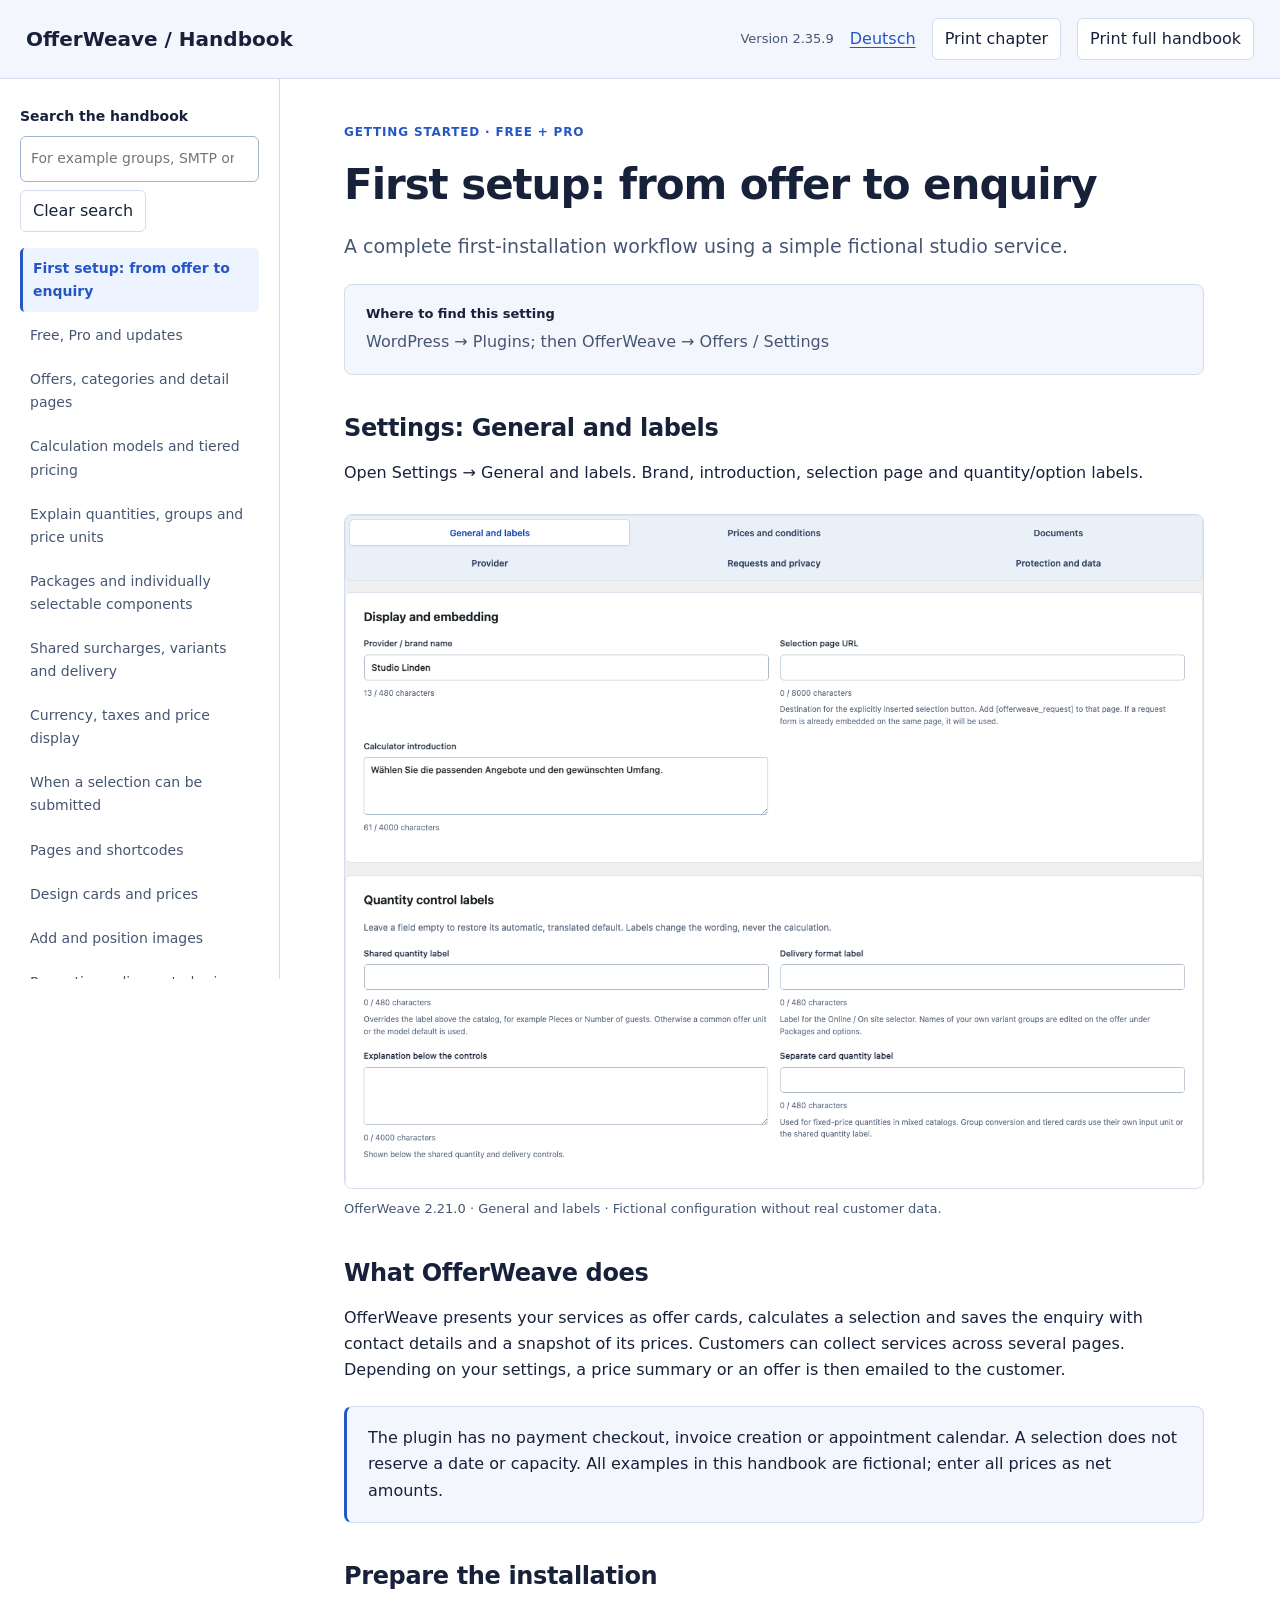
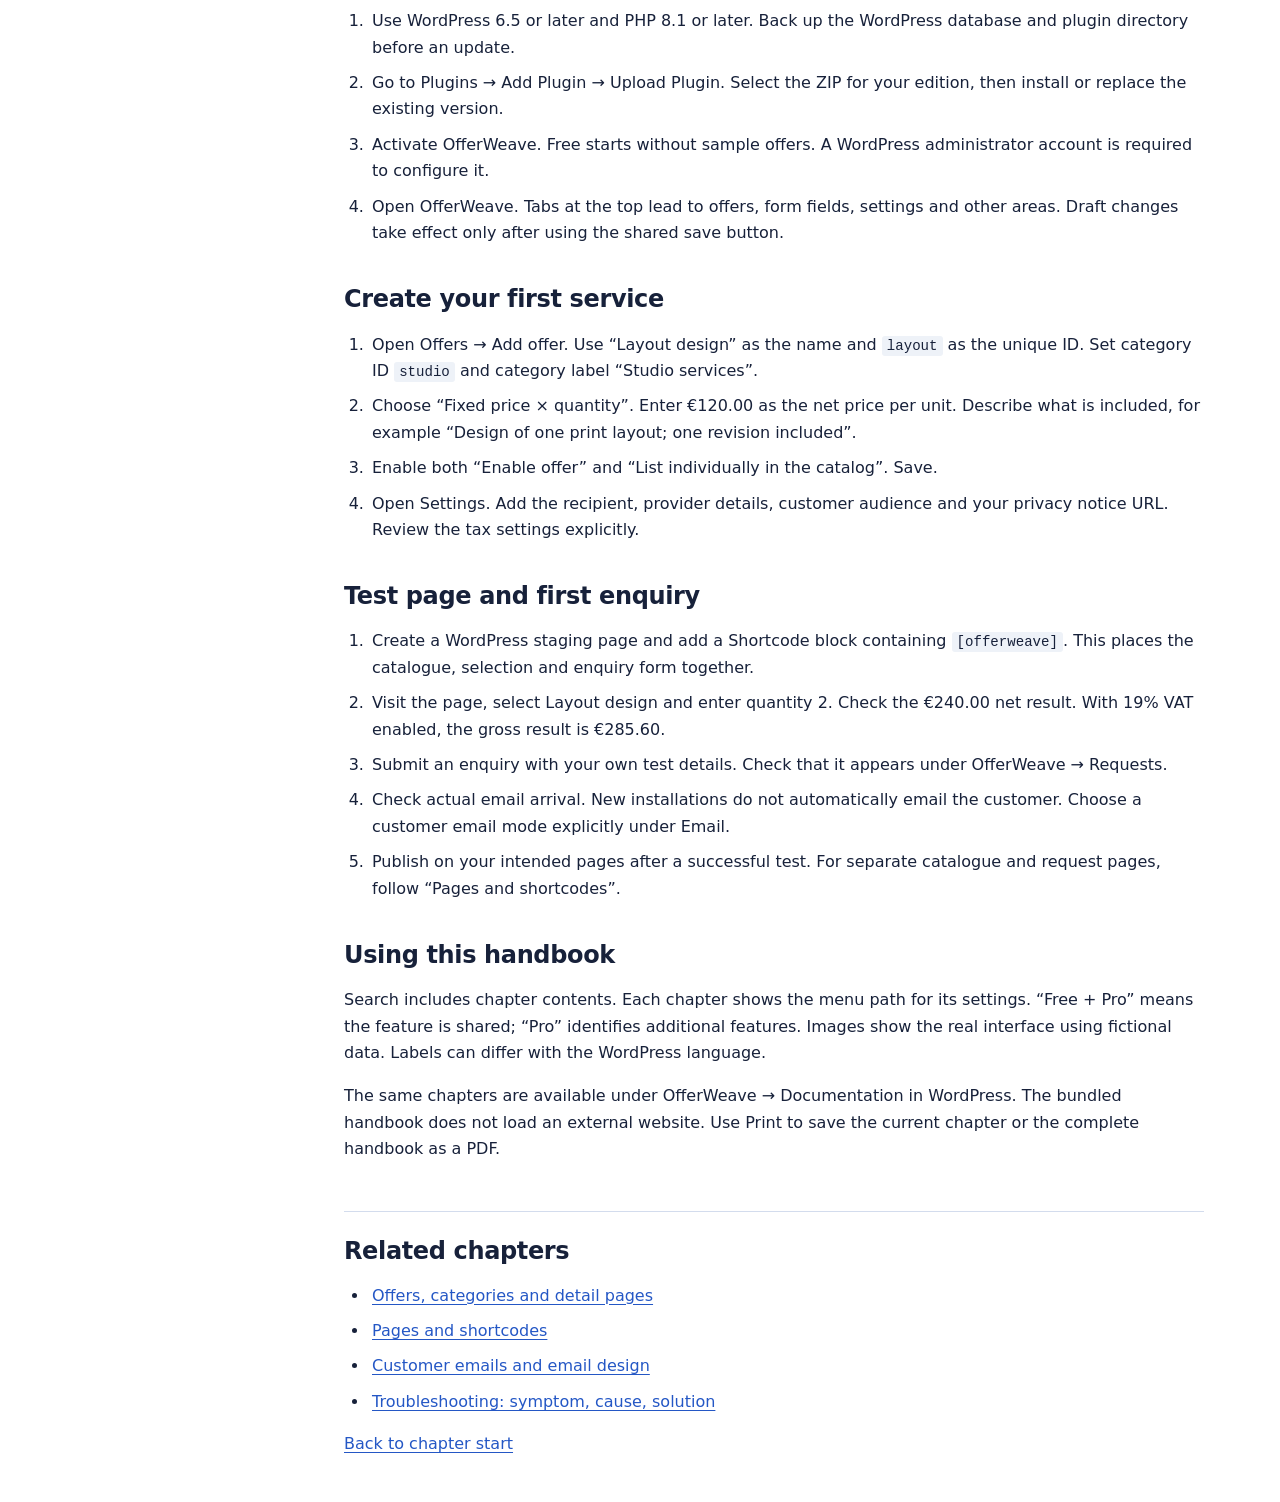
==== handbook/en/index.html @ f3209403 "Release OfferWeave Free 2.35.9" ====
<!doctype html><html lang="en"><head><meta charset="utf-8"><meta name="viewport" content="width=device-width,initial-scale=1"><meta name="robots" content="noindex,nofollow"><title>OfferWeave · Handbook</title><link rel="stylesheet" href="../manual.css?v=2.35.9"><script defer src="../manual.js?v=2.35.9"></script></head><body class="owm" data-hit-label="matching chapters"><a class="owm-skip" href="#reader">Skip to content</a><header class="owm-header"><strong>OfferWeave / Handbook</strong><span>Version 2.35.9</span><a data-language href="../de/index.html" lang="de">Deutsch</a><button data-print hidden>Print chapter</button><button data-print-all hidden>Print full handbook</button></header><div class="owm-layout"><aside class="owm-sidebar"><div data-search-area hidden><label for="manual-search">Search the handbook</label><input type="search" id="manual-search" placeholder="For example groups, SMTP or banners"><button data-clear>Clear search</button><p data-search-status role="status" aria-live="polite"></p></div><nav aria-label="Contents"><a href="#start" data-topic="start">First setup: from offer to enquiry</a><a href="#editions" data-topic="editions">Free, Pro and updates</a><a href="#offers" data-topic="offers">Offers, categories and detail pages</a><a href="#pricing" data-topic="pricing">Calculation models and tiered pricing</a><a href="#groups" data-topic="groups">Explain quantities, groups and price units</a><a href="#packages" data-topic="packages">Packages and individually selectable components</a><a href="#variants" data-topic="variants">Shared surcharges, variants and delivery</a><a href="#taxes" data-topic="taxes">Currency, taxes and price display</a><a href="#selection-rules" data-topic="selection-rules">When a selection can be submitted</a><a href="#shortcodes" data-topic="shortcodes">Pages and shortcodes</a><a href="#design" data-topic="design">Design cards and prices</a><a href="#images" data-topic="images">Add and position images</a><a href="#promotions" data-topic="promotions">Promotions, discounted prices and banners</a><a href="#forms" data-topic="forms">Forms, required fields and spam protection</a><a href="#email" data-topic="email">Customer emails and email design</a><a href="#smtp" data-topic="smtp">Set up SMTP and diagnose errors</a><a href="#requests" data-topic="requests">Review, manage and resend requests</a><a href="#legal" data-topic="legal">Document type, provider details and deadlines</a><a href="#languages" data-topic="languages">German, English and multilingual websites</a><a href="#transfer" data-topic="transfer">Import, export and site migration</a><a href="#maintenance" data-topic="maintenance">Updates, backups and retention</a><a href="#troubleshooting" data-topic="troubleshooting">Troubleshooting: symptom, cause, solution</a><a href="#reference" data-topic="reference">Settings finder and launch checklist</a></nav><p data-empty hidden>No matching chapters. Try a different search term.</p></aside><main id="reader"><noscript><p>Without JavaScript, all chapters are shown in sequence. Use your browser’s Find function.</p></noscript><article id="start" data-article tabindex="-1"><p class="owm-eyebrow">Getting started · Free + Pro</p><h1>First setup: from offer to enquiry</h1><p class="owm-lead">A complete first-installation workflow using a simple fictional studio service.</p><div class="owm-path"><strong>Where to find this setting</strong><p>WordPress → Plugins; then OfferWeave → Offers / Settings</p></div><section id="start--1"><h2>Settings: General and labels</h2><p>Open Settings → General and labels. Brand, introduction, selection page and quantity/option labels.</p><figure><a href="../images/settings-general-en.webp" target="_blank" rel="noopener" aria-label="Open full-size image: Settings navigation with the section open: General and labels"><img src="../images/settings-general-en.webp" alt="Settings navigation with the section open: General and labels" loading="lazy" width="1334" height="1046"></a><figcaption>OfferWeave 2.21.0 · General and labels · Fictional configuration without real customer data.</figcaption></figure></section><section id="start--2"><h2>What OfferWeave does</h2><p>OfferWeave presents your services as offer cards, calculates a selection and saves the enquiry with contact details and a snapshot of its prices. Customers can collect services across several pages. Depending on your settings, a price summary or an offer is then emailed to the customer.</p><aside class="owm-note">The plugin has no payment checkout, invoice creation or appointment calendar. A selection does not reserve a date or capacity. All examples in this handbook are fictional; enter all prices as net amounts.</aside></section><section id="start--3"><h2>Prepare the installation</h2><ol><li>Use WordPress 6.5 or later and PHP 8.1 or later. Back up the WordPress database and plugin directory before an update.</li><li>Go to Plugins → Add Plugin → Upload Plugin. Select the ZIP for your edition, then install or replace the existing version.</li><li>Activate OfferWeave. Free starts without sample offers. A WordPress administrator account is required to configure it.</li><li>Open OfferWeave. Tabs at the top lead to offers, form fields, settings and other areas. Draft changes take effect only after using the shared save button.</li></ol></section><section id="start--4"><h2>Create your first service</h2><ol><li>Open Offers → Add offer. Use “Layout design” as the name and <code>layout</code> as the unique ID. Set category ID <code>studio</code> and category label “Studio services”.</li><li>Choose “Fixed price × quantity”. Enter €120.00 as the net price per unit. Describe what is included, for example “Design of one print layout; one revision included”.</li><li>Enable both “Enable offer” and “List individually in the catalog”. Save.</li><li>Open Settings. Add the recipient, provider details, customer audience and your privacy notice URL. Review the tax settings explicitly.</li></ol></section><section id="start--5"><h2>Test page and first enquiry</h2><ol><li>Create a WordPress staging page and add a Shortcode block containing <code>[offerweave]</code>. This places the catalogue, selection and enquiry form together.</li><li>Visit the page, select Layout design and enter quantity 2. Check the €240.00 net result. With 19% VAT enabled, the gross result is €285.60.</li><li>Submit an enquiry with your own test details. Check that it appears under OfferWeave → Requests.</li><li>Check actual email arrival. New installations do not automatically email the customer. Choose a customer email mode explicitly under Email.</li><li>Publish on your intended pages after a successful test. For separate catalogue and request pages, follow “Pages and shortcodes”.</li></ol></section><section id="start--6"><h2>Using this handbook</h2><p>Search includes chapter contents. Each chapter shows the menu path for its settings. “Free + Pro” means the feature is shared; “Pro” identifies additional features. Images show the real interface using fictional data. Labels can differ with the WordPress language.</p><p>The same chapters are available under OfferWeave → Documentation in WordPress. The bundled handbook does not load an external website. Use Print to save the current chapter or the complete handbook as a PDF.</p></section><footer><h2>Related chapters</h2><ul><li><a href="#offers">Offers, categories and detail pages</a></li><li><a href="#shortcodes">Pages and shortcodes</a></li><li><a href="#email">Customer emails and email design</a></li><li><a href="#troubleshooting">Troubleshooting: symptom, cause, solution</a></li></ul><a href="#start">Back to chapter start</a></footer></article><article id="editions" data-article tabindex="-1"><p class="owm-eyebrow">Getting started · Free + Pro</p><h1>Free, Pro and updates</h1><p class="owm-lead">Edition features, installation and licence management.</p><div class="owm-path"><strong>Where to find this setting</strong><p>OfferWeave → Free &amp; Pro</p></div><section id="editions--1"><h2>Choose an edition</h2><div class="owm-table" tabindex="0" role="region" aria-label="Area / Free / Pro"><table><thead><tr><th scope="col">Area</th><th scope="col">Free</th><th scope="col">Pro</th></tr></thead><tbody><tr><td>Offers, categories, images and custom short-info icons</td><td>Yes</td><td>Yes</td></tr><tr><td>Fixed price × quantity, one-off or monthly</td><td>Yes</td><td>Yes</td></tr><tr><td>Catalogue, single card, detail selection and enquiry shortcodes</td><td>Yes</td><td>Yes</td></tr><tr><td>Shared or independent card inputs and field labels</td><td>Yes</td><td>Yes</td></tr><tr><td>Accent colour, card background and corner radius</td><td>Yes</td><td>Yes</td></tr><tr><td>Custom enquiry fields and spam protection</td><td>Yes</td><td>Yes</td></tr><tr><td>Manage and export enquiries; send standard emails</td><td>Yes</td><td>Yes</td></tr><tr><td>Global default currency</td><td>Yes</td><td>Yes</td></tr><tr><td>Additional currencies such as CHF, GBP, JPY and KWD</td><td>Yes</td><td>Yes</td></tr><tr><td>Taxes, net/gross display and request conditions</td><td>Yes</td><td>Yes</td></tr><tr><td>German/English and Polylang integration</td><td>Yes</td><td>Yes</td></tr><tr><td>Import and export configuration within the edition</td><td>Yes</td><td>Yes</td></tr><tr><td>Tiered pricing, groups and selection packages</td><td>No</td><td>Yes</td></tr><tr><td>Variants and delivery shared or per card</td><td>No</td><td>Yes</td></tr><tr><td>Custom surcharges and additional costs</td><td>No</td><td>Yes</td></tr><tr><td>Freely position inputs using shortcodes</td><td>No</td><td>Yes</td></tr><tr><td>Scheduled promotions and discounted prices</td><td>No</td><td>Yes</td></tr><tr><td>Place promotion banners freely with shortcodes</td><td>No</td><td>Yes</td></tr><tr><td>Full designer for cards, inputs and banners</td><td>No</td><td>Yes</td></tr><tr><td>Custom email templates and styling</td><td>No</td><td>Yes</td></tr><tr><td>Built-in SMTP delivery for OfferWeave</td><td>No</td><td>Yes</td></tr></tbody></table></div><figure><a href="../images/edition-features-en.webp" target="_blank" rel="noopener" aria-label="Open full-size image: Compare Free and Pro features inside the plugin."><img src="../images/edition-features-en.webp" alt="Compare Free and Pro features inside the plugin." loading="lazy" width="1196" height="985"></a><figcaption>OfferWeave 2.35.0 · Feature comparison in the installed Free edition.</figcaption></figure><p>Free has no two-offer limit. The shared technical maximum is 150 offers. Pro adds calculation models and design controls; a monthly offer price is not a payment or subscription collection feature.</p><p>OfferWeave is developed and published by Convati UG (haftungsbeschränkt). This company is listed as the plugin author in all three editions.</p><p>Under Design, Free provides accent colour, card background and corner radius. All supported default currencies can be selected under Settings in Free and Pro.</p><figure><a href="../images/free-design-en.webp" target="_blank" rel="noopener" aria-label="Open full-size image: The three Free basic design settings."><img src="../images/free-design-en.webp" alt="The three Free basic design settings." loading="lazy" width="1254" height="310"></a><figcaption>OfferWeave 2.35.0 · Basic design in a local WordPress installation.</figcaption></figure></section><section id="editions--2"><h2>Buy Pro from the dashboard</h2><p>Buy Pro opens the plan comparison for 1, 5 or 25 website registrations in a new tab. Annual prices for Germany are 69, 129 and 249 euros including 19% German VAT. The VAT label appears directly below each price. The note about tax adjustment to your billing country at checkout appears below the pricing cards. Choose Go to checkout for your preferred plan. Your current WordPress draft remains open.</p><figure><a href="../images/upgrade-en.webp" target="_blank" rel="noopener" aria-label="Open full-size image: OfferWeave: its own Pro plan comparison with three German VAT-inclusive prices and checkout buttons."><img src="../images/upgrade-en.webp" alt="OfferWeave: its own Pro plan comparison with three German VAT-inclusive prices and checkout buttons." loading="lazy" width="1160" height="903"></a><figcaption>OfferWeave 2.35.9: Plan comparison for 1, 5 or 25 website registrations with German VAT-inclusive prices.</figcaption></figure><p>Manage your account and existing licence under Free &amp; Pro. Clicking the purchase button does not place an order or save your configuration. After purchase, install the public Pro package and activate the licence you receive.</p></section><section id="editions--3"><h2>Install or switch editions</h2><ol><li>Back up the configuration and database. Install the appropriate ZIP using WordPress → Plugins → Add Plugin → Upload Plugin.</li><li>Deactivate any currently active OfferWeave edition under Plugins, then activate the required edition. Settings and requests are preserved. For network activation, also check individual sites.</li><li>After switching, check your catalogue, detail pages, selection and emails on a staging page.</li></ol><aside class="owm-note">Switching to Free does not convert Pro offers into fixed-price offers. Complex offers become unavailable publicly; advanced settings remain stored and protected from editing. Simple offers use their regular prices without Pro promotions and with basic styling.</aside><aside class="owm-note">Updating to 2.35.0 migrates existing settings and enquiries once to the new internal storage names. Back up the database before updating. Returning to an older plugin version requires its matching database backup.</aside></section><section id="editions--4"><h2>Licence and services</h2><p>A paid Pro licence includes official updates, downloads and support for the purchased term. Open Free &amp; Pro to view your licence status and access account and licence management.</p><p>Deactivating a licence does not automatically cancel its subscription. If payment is pending or the wrong product account is connected, check the status in your Freemius account.</p><figure><a href="../images/license-status-en.webp" target="_blank" rel="noopener" aria-label="Open full-size image: Manage licence status and account."><img src="../images/license-status-en.webp" alt="Manage licence status and account." loading="lazy" width="1074" height="1181"></a><figcaption>OfferWeave 2.25.6 · Local WordPress test with a fixture status.</figcaption></figure></section><footer><h2>Related chapters</h2><ul><li><a href="#start">First setup: from offer to enquiry</a></li><li><a href="#maintenance">Updates, backups and retention</a></li><li><a href="#transfer">Import, export and site migration</a></li></ul><a href="#editions">Back to chapter start</a></footer></article><article id="offers" data-article tabindex="-1"><p class="owm-eyebrow">Build your catalogue · Free + Pro</p><h1>Offers, categories and detail pages</h1><p class="owm-lead">The basic card fields and the difference between enabled and individually visible.</p><div class="owm-path"><strong>Where to find this setting</strong><p>OfferWeave → Offers → choose an offer → four areas</p></div><section id="offers--1"><h2>Find an offer</h2><p>Search, role, status and category filters stay at the top of the offer sidebar. Only the matching offer entries below them scroll. The result count, Reset filters and Add offer remain outside the result list. Switching offers preserves filters, the open draft and list position. Changing a filter starts at the top of the results. An open draft stays open even when it no longer matches the filter.</p><figure><a href="../images/offers-en.webp" target="_blank" rel="noopener" aria-label="Open full-size image: Offer editor with stationary search filters and an independently scrolling result list."><img src="../images/offers-en.webp" alt="Offer editor with stationary search filters and an independently scrolling result list." loading="lazy" width="1334" height="950"></a><figcaption>OfferWeave 2.20.1 · Search and filters at the top, scrollable offers below.</figcaption></figure><p>Scroll the results with the mouse wheel or touch. Tab reaches the result region and its offer buttons; Page Up/Down scrolls the focused list. On narrow or short screens the sidebar stays in the normal page flow while the results still scroll independently.</p></section><section id="offers--2"><h2>Four areas instead of one long form</h2><ol><li>Content and appearance: name, description, card text, price unit and image.</li><li>Price and quantity: pricing model, price, quantity rules, unit labels and draft preview.</li><li>Packages and options: included content, separate component prices for assembled packages, variants and travel costs.</li><li>Publication: unique ID, category, visibility, detail address and shortcodes.</li></ol></section><section id="offers--3"><h2>Key facts with your own icons</h2><p>Under Offers → Content and appearance → Key facts, add up to four entries with your own image files. Each row has a text field, a small image preview and “Choose / upload”. There is no predefined icon list. New rows start without an icon and display only the text. Also available in Free.</p><p>Key facts automatically spread across the available inner card width. Each icon and label remain one group. Existing padding and minimum gaps are preserved. When space is limited, whole groups move to a new line; long text can wrap within its group. A single item stays left-aligned. This applies to all card layouts and the preview without an extra setting.</p><figure><a href="../images/fact-spacing-en.webp" target="_blank" rel="noopener" aria-label="Open full-size image: Offer card with three key facts distributed across its inner width, each icon paired with its label."><img src="../images/fact-spacing-en.webp" alt="Offer card with three key facts distributed across its inner width, each icon paired with its label." loading="lazy" width="628" height="590"></a><figcaption>OfferWeave 2.29.1: Even space between key-fact groups, preserving card padding.</figcaption></figure><figure><a href="../images/fact-icons-en.webp" target="_blank" rel="noopener" aria-label="Open full-size image: Evenly aligned key facts with a small remove cross above each assigned icon preview."><img src="../images/fact-icons-en.webp" alt="Evenly aligned key facts with a small remove cross above each assigned icon preview." loading="lazy" width="946" height="734"></a><figcaption>OfferWeave 2.16.2: Labels above; text field, preview and buttons share one line. The small × above the icon removes only the image.</figcaption></figure><ol><li>Click “Add key fact” and enter text. Each row allows up to 480 characters; short facts are easier to read.</li><li>“Choose / upload” opens the WordPress media library. Use “Upload files” to add your own image or “Media Library” to select an existing image. Confirm with “Use this icon”.</li><li>The small × directly above the icon preview clears only the image assignment (tooltip “Remove icon”). The file stays in the media library. The arrows on the right move text, icon and translations together; the right-hand × beside the arrows removes the entire key fact.</li><li>Save to publish changes. The same own icons appear in all card layouts and the designer preview. Duplicating an offer keeps its assignments.</li></ol><p>Use small, preferably square PNG, WebP, JPEG, GIF or AVIF files; transparent PNGs work well for isolated icons. Display preserves their proportions. SVGs from the media library are also supported; new SVG uploads must be enabled in WordPress. Icons next to their text are treated as decorative for screen readers.</p><p>Export/import keeps image addresses, not image files or media IDs from another installation. Icons remain visible while their original addresses are reachable. For a complete move, transfer the files to the target site’s media library and assign them there. A missing image can be selected again or removed.</p><p>Version 2.16.1 removes the previous predefined key-fact symbols. Text and order remain intact; select your own image files for any desired icons. Other card symbols are unchanged.</p></section><section id="offers--4"><h2>Create and save</h2><p>Add offer provides starting points. A single offer starts with fixed price × quantity; the two package presets are available in Pro. Then adjust the existing rules. Cancel creates nothing. Switching areas never saves: use the save button to apply your configuration.</p><aside class="owm-note">The role describes composition. The pricing model describes how the price is calculated. A module is not a separate offer type. An included single offer keeps its own calculation.</aside></section><section id="offers--5"><h2>Catalog and detail page</h2><p>Under Publication enable the catalog card and add a detail URL if needed. Place <code>[offerweave_add id=&quot;layout&quot;]</code> on the detail page. IDs do not depend on list order. Use <code>[offerweave_catalog category=&quot;studio&quot;]</code> for a catalog and <code>[offerweave_selection]</code> separately for the selection.</p></section><section id="offers--6"><h2>Yellow notice for mixed categories</h2><p>A category can still contain different calculation models. A yellow notice appears at the top of the offer editor when active offers with their own catalog cards use different models. It does not prevent saving or change prices.</p><p>Open “Review offers and price rules”. Each model lists its affected offers. Click an offer to open its price rule directly. Inactive offers and components without their own catalog cards are excluded. The notice already responds to changes in the draft.</p><figure><a href="../images/category-models-en.webp" target="_blank" rel="noopener" aria-label="Open full-size image: Yellow notice in the offer editor with separate lists for fixed price times quantity and group conversion."><img src="../images/category-models-en.webp" alt="Yellow notice in the offer editor with separate lists for fixed price times quantity and group conversion." loading="lazy" width="1034" height="556"></a><figcaption>OfferWeave 2.22.2 · real local interface with fictional studio services: review price rules without blocking saving.</figcaption></figure><p>For a consistent shared quantity, use suitable matching models within a category. Delivery format is shared even with mixed models. Review each offer under Price and quantity and configure its own group size or tiers. Categories do not share a price rule: changing a model never automatically changes other offers or package components.</p><p>Alternatively, choose “Independently on each offer card” under Settings → General and labels. Each card then owns its quantity and delivery choices and the shared block disappears, even with identical pricing models.</p></section><section id="offers--7"><h2>Notices and confirmations</h2><p>OfferWeave displays its notices and confirmations in its own dialog windows. Read a notice and dismiss it with Understood, the close button or Escape. Cancel, close or Escape leave a confirmation without making a change. Only the labelled action button performs the action.</p><figure><a href="../images/dialog-warning-en.webp" target="_blank" rel="noopener" aria-label="Open full-size image: OfferWeave warning when changing the price model of a package with assigned components."><img src="../images/dialog-warning-en.webp" alt="OfferWeave warning when changing the price model of a package with assigned components." loading="lazy" width="1420" height="1050"></a><figcaption>OfferWeave 2.35.4 · The previous model and package assignments remain intact.</figcaption></figure><p>If a package has assigned components, explicitly remove those assignments under Packages and options before changing to a price model without components. Closing the notice does not remove any assignments.</p><figure><a href="../images/dialog-confirm-en.webp" target="_blank" rel="noopener" aria-label="Open full-size image: Offer removal confirmation with Cancel and Remove offer buttons."><img src="../images/dialog-confirm-en.webp" alt="Offer removal confirmation with Cancel and Remove offer buttons." loading="lazy" width="1420" height="1050"></a><figcaption>OfferWeave 2.35.4 · Cancel receives initial focus; removal requires confirmation.</figcaption></figure><p>Reloading, closing or leaving a page with unsaved changes can still show a browser warning. The browser controls its wording and appearance. This protection against data loss remains in place.</p></section><section id="offers--8"><h2>Resolve a missing selection package in Pro</h2><p>An older saved assignment may refer to a selection package that no longer exists. Pro displays its ID under Offers → select the offer → Price and quantity → Calculation and input. Displaying the notice does not change any data.</p><figure><a href="../images/offer-missing-parent-en.webp" target="_blank" rel="noopener" aria-label="Open full-size image: Pro shows the ID of a missing selection package and the Configure independently button."><img src="../images/offer-missing-parent-en.webp" alt="Pro shows the ID of a missing selection package and the Configure independently button." loading="lazy" width="934" height="485"></a><figcaption>OfferWeave 2.35.5 · Actual Pro interface with a fictional studio service.</figcaption></figure><ol><li>Check the displayed package ID and this offer’s own prices, group sizes and options.</li><li>Click Configure independently if the offer should use its existing settings. Only the reference to the missing package is removed; prices and variants are preserved.</li><li>Check the price calculation and click Save changes. Any remaining invalid assignments are still reported when saving.</li></ol><aside class="owm-note">Normal editing of Free offers remains available in Free; saved Pro data is preserved. Switching editions does not silently remove a missing Pro assignment. You can explicitly correct it when you next use Pro.</aside></section><footer><h2>Related chapters</h2><ul><li><a href="#pricing">Calculation models and tiered pricing</a></li><li><a href="#groups">Explain quantities, groups and price units</a></li><li><a href="#images">Add and position images</a></li><li><a href="#shortcodes">Pages and shortcodes</a></li></ul><a href="#offers">Back to chapter start</a></footer></article><article id="pricing" data-article tabindex="-1"><p class="owm-eyebrow">Calculate prices · Pro</p><h1>Calculation models and tiered pricing</h1><p class="owm-lead">Choose the right model and verify its formula with concrete numbers. Fixed prices are also available in Free.</p><div class="owm-path"><strong>Where to find this setting</strong><p>OfferWeave → Offers → Price and quantity</p></div><section id="pricing--1"><h2>Choose the model</h2><p>Fixed price × quantity multiplies the base price by the number of units. Group calculation divides the total input quantity by group size and rounds up. Tiered pricing selects the base price for the quantity and charges additional units within the configured bands. Assembled packages add only their own stored component prices, then apply the package quantity or group basis.</p></section><section id="pricing--2"><h2>Set up tiers</h2><p>Limits must increase across tiers and surcharge bands. Print example: up to 100 copies costs €600; up to 200 each additional copy costs €3. Thus 150 copies cost €750 net. Monthly offers use monthly amounts. Above the automatic calculation limit the price remains open.</p><figure><a href="../images/tiers-en.webp" target="_blank" rel="noopener" aria-label="Open full-size image: Price tiers with base price and surcharge band."><img src="../images/tiers-en.webp" alt="Price tiers with base price and surcharge band." loading="lazy" width="1034" height="571"></a><figcaption>Price tiers with base price and surcharge band.</figcaption></figure></section><section id="pricing--3"><h2>Calculate the draft</h2><ol><li>Go to Test the calculation under Price and quantity. It uses your unsaved settings.</li><li>Choose quantity and, where applicable, contents, variants and travel inputs. Calculate draft uses the same calculation as the customer area.</li><li>Test a normal quantity, the last quantity in a group/tier and the first above it. With 20 units per group, 21 units produce two groups.</li><li>Review net, tax, gross, terms and outstanding costs. Eligibility messages concern this item; further items may make the request eligible.</li></ol><figure><a href="../images/price-preview-en.webp" target="_blank" rel="noopener" aria-label="Open full-size image: Draft price preview with two calculated groups."><img src="../images/price-preview-en.webp" alt="Draft price preview with two calculated groups." loading="lazy" width="1034" height="619"></a><figcaption>Draft price preview with two calculated groups.</figcaption></figure><aside class="owm-note">Preview creates no request and sends no email. Changing an input clears the stale result. Invalid configurations must be corrected before calculation.</aside></section><section id="pricing--4"><h2>Quantities in matching and mixed categories</h2><p>When all visible offers use the same calculation model, the shared quantity remains above the cards. When fixed price times quantity, group conversion or tiered pricing are mixed, every card has its own quantity before its price. Delivery format remains a shared selector above the cards. It applies to all offers with a delivery rule; quantities stay independent. Additional custom variants remain inside their respective card.</p><p>Example: a studio session costs €200 per group of up to 10 guests, with no discount for further groups. Enter 30 guests in its card: the price is €600. A layout service costing €120 per template starts at quantity 1. Set its card quantity to 2: it costs €240 while the studio session stays at €600.</p><figure><a href="../images/mixed-catalog-en.webp" target="_blank" rel="noopener" aria-label="Open full-size image: Mixed catalog: shared delivery format above the cards, with template quantity and guest count inside their respective offer cards."><img src="../images/mixed-catalog-en.webp" alt="Mixed catalog: shared delivery format above the cards, with template quantity and guest count inside their respective offer cards." loading="lazy" width="1340" height="786"></a><figcaption>OfferWeave 2.26.2 · actual catalog calculation: 30 guests and 2 print templates; prices and quantities remain independent.Local quantity fields sit compactly below their respective prices.</figcaption></figure><p>Fixed-price cards start at quantity 1. Group and tiered offers use their own default quantity and input unit. An invalid card quantity blocks only that offer. Adding it preserves its quantity, options and any travel details. Package and component rules stay independent. The yellow notice remains only in the administrator’s Offers area.</p><p>A shared “On site” choice uses each offer’s own surcharges and variants. If an offer has several variants for the same format, choose its additional delivery variant on that card. Unavailable offers cannot be added for that format. Travel details stay on each card; changing the shared format later does not alter items already added to the selection.</p></section><section id="pricing--5"><h2>Contract terms, totals and custom price notes</h2><p>For monthly offers, open Offers → Price and quantity → Billing. Turn off “Show total cost for the contract term” to keep only the monthly price and contract term on the card. This applies to category and single cards, the design preview and [offerweave_add]. Available in Free and Pro.</p><figure><a href="../images/term-display-en.webp" target="_blank" rel="noopener" aria-label="Open full-size image: Monthly offer billing with custom contract text and term totals turned off"><img src="../images/term-display-en.webp" alt="Monthly offer billing with custom contract text and term totals turned off" loading="lazy" width="974" height="527"></a><figcaption>OfferWeave 2.30.0: Configure contract text and term totals per offer.</figcaption></figure><p>The automatic term text comes from the contract duration. Replace it using “Contract term text”, for example “Minimum term: {months} months”. {months} inserts the current duration automatically. Leave the field empty to restore the default text.</p><p>The term total combines the calculated monthly amount multiplied by the contract duration with the default suffix “for the entire term”. Customize the suffix using “Text after the term total”. The amount is still calculated and updates with quantities, options and promotions. Hiding the total or switching to one-time billing preserves your texts.</p><p>Other accompanying text comes from Offers → Content and appearance → Additional price note. Edit or remove your note about a one-time project there. An empty field shows no additional note.</p><p>These settings affect the display before selection. Contract duration, calculation, the complete request summary and emails stay unchanged. The tax label remains immediately below the price. Custom texts are available in the existing translation editor.</p></section><footer><h2>Related chapters</h2><ul><li><a href="#groups">Explain quantities, groups and price units</a></li><li><a href="#packages">Packages and individually selectable components</a></li><li><a href="#variants">Shared surcharges, variants and delivery</a></li><li><a href="#taxes">Currency, taxes and price display</a></li></ul><a href="#pricing">Back to chapter start</a></footer></article><article id="groups" data-article tabindex="-1"><p class="owm-eyebrow">Calculate prices · Pro</p><h1>Explain quantities, groups and price units</h1><p class="owm-lead">Convert a total quantity into groups and show the rule clearly on every card.</p><div class="owm-path"><strong>Where to find this setting</strong><p>OfferWeave → Offers → Price and quantity → Groups / Unit labels</p></div><section id="groups--1"><h2>Separate input and billing</h2><p>The customer enters the total quantity, such as 25 people. With 20 people per group, the offer calculates two groups. The price unit on the card is only a label; it does not enable group calculation.</p></section><section id="groups--2"><h2>Configure groups</h2><p>Select the individual offer or package. Under Price and quantity choose group calculation, enter base price and units per group, then set the discount for additional identical groups. Example: €300 for the first group with 20% off additional groups gives €540 net for two groups. This offer’s variants and travel costs are applied using their own rules.</p><figure><a href="../images/groups-en.webp" target="_blank" rel="noopener" aria-label="Open full-size image: Own group size and price rule for the selected offer."><img src="../images/groups-en.webp" alt="Own group size and price rule for the selected offer." loading="lazy" width="1034" height="439"></a><figcaption>Own group size and price rule for the selected offer.</figcaption></figure></section><section id="groups--3"><h2>Use your own terminology</h2><p>Open Unit labels under Price and quantity. Enter singular and plural names for the input and, for groups, the billing unit: for example image/images and batch/batches. Empty fields retain default terms. Labels can be translated and never change quantities or price rules.</p><figure><a href="../images/units-en.webp" target="_blank" rel="noopener" aria-label="Open full-size image: Optional custom names for input and grouping units."><img src="../images/units-en.webp" alt="Optional custom names for input and grouping units." loading="lazy" width="1034" height="399"></a><figcaption>Optional custom names for input and grouping units.</figcaption></figure></section><section id="groups--4"><h2>Explain the card unit</h2><p>Under Content and presentation, enable “Explain the price unit”. With no custom text, grouped offers show their actual conversion and tiered prices show their calculated scope. Fixed price × quantity does not repeat the quantity in an extra explanation; the input already shows it. Custom text can contain <code>{participants}</code>, <code>{groups}</code>, <code>{group_size}</code> and <code>{quantity}</code>, for example “Each box contains 12 bottles”. Tokens stay unchanged when you rename visible units. Each single offer and package uses its own settings.</p><figure><a href="../images/unit-explanation-en.webp" target="_blank" rel="noopener" aria-label="Open full-size image: Settings for the price unit and optional explanatory text."><img src="../images/unit-explanation-en.webp" alt="Settings for the price unit and optional explanatory text." loading="lazy" width="399" height="464"></a><figcaption>OfferWeave 2.15.2: An empty explanation does not create a duplicate quantity line for fixed-price offers. Custom explanations remain available.</figcaption></figure></section><section id="groups--5"><h2>Change control labels centrally</h2><p>Open Settings → General and labels → Quantity control labels to find four text fields. These settings are also available in Free; group conversion, tiered pricing and custom variants require Pro.</p><div class="owm-table" tabindex="0" role="region" aria-label="Field / Effect"><table><thead><tr><th scope="col">Field</th><th scope="col">Effect</th></tr></thead><tbody><tr><td>Shared quantity label</td><td>Overrides the label of the number input above the catalog, for example “Pieces”, “Number of guests” or “Number of participants”.</td></tr><tr><td>Delivery format label</td><td>Overrides “Delivery format” on the built-in Online / On site selector, for example “Session type”. Custom variant groups retain their own configured names.</td></tr><tr><td>Explanation below the controls</td><td>Appears below the shared controls. Explain what the input counts.</td></tr><tr><td>Separate card quantity label</td><td>Used on fixed-price cards in mixed views. An offer’s own input unit is appended in parentheses.</td></tr></tbody></table></div><figure><a href="../images/control-labels-en.webp" target="_blank" rel="noopener" aria-label="Open full-size image: Settings section with four editable labels for quantity, delivery format and explanatory text."><img src="../images/control-labels-en.webp" alt="Settings section with four editable labels for quantity, delivery format and explanatory text." loading="lazy" width="1334" height="488"></a><figcaption>OfferWeave 2.22.2 · labels for a fictional studio. Empty fields automatically restore default text.</figcaption></figure><p>Shared input uses your global label or the common input unit. On local group and tiered cards, the offer’s own input unit takes precedence, falling back to the shared label or model default. Fixed-price cards use the separate card label with their unit. Shared help text is not copied into every card. Editing a selected line still uses that offer’s own unit.</p><p>To use other terms in group conversion and explanations, continue to configure input and group units directly on the offer under Price and quantity. A changed label does not change the calculation: “Pieces” is just text. Empty a global field and save to restore its translated default. Translate custom text in Languages; import and export include these settings.</p></section><footer><h2>Related chapters</h2><ul><li><a href="#pricing">Calculation models and tiered pricing</a></li><li><a href="#packages">Packages and individually selectable components</a></li><li><a href="#selection-rules">When a selection can be submitted</a></li></ul><a href="#groups">Back to chapter start</a></footer></article><article id="packages" data-article tabindex="-1"><p class="owm-eyebrow">Build your catalogue · Pro</p><h1>Packages and individually selectable components</h1><p class="owm-lead">Build fixed packages and custom combinations without charging groups or extras twice.</p><div class="owm-path"><strong>Where to find this setting</strong><p>OfferWeave → Offers → Packages and options</p></div><section id="packages--1"><h2>Single offers and packages stay separate</h2><p>A package uses its own price, quantity, group size, variants and taxes. Settings on an included single offer do not change this calculation. A single booking exclusively uses the single offer’s settings. Changes to package prices or quantities never flow back.</p></section><section id="packages--2"><h2>Fixed package</h2><ol><li>Create a package with included offers. Set its full package price and group rule under Price and quantity.</li><li>Under Packages and options select included content. Search helps with larger catalogs.</li><li>The assignment describes included content. Individual prices are not charged again. A component’s own model, group size or billing period does not override the package.</li></ol></section><section id="packages--3"><h2>Assembled package</h2><ol><li>Choose an assembled package and its quantity or group calculation basis.</li><li>Assign contents. New editor assignments start at €0: explicitly enter the Price inside this package for each selected component.</li><li>These component prices belong to the package. Later single-price changes are not synchronized. The same content may have different prices in different packages.</li><li>Minimum count controls the number of distinct contents. Minimum price raises a low package base price. The global request condition only blocks submission; it does not increase a price.</li></ol><figure><a href="../images/packages-en.webp" target="_blank" rel="noopener" aria-label="Open full-size image: Separately stored component prices inside one package."><img src="../images/packages-en.webp" alt="Separately stored component prices inside one package." loading="lazy" width="1034" height="566"></a><figcaption>Separately stored component prices inside one package.</figcaption></figure></section><section id="packages--4"><h2>Updating older versions</h2><p>Version 2.13 removes the former shared calculation link. Historical linked fixed-price cards receive their last effective quantity rules once as independent settings; already configured group offers retain their own values. Previously dynamic component prices are stored once inside each package. Thereafter no live price inheritance remains. Related request conditions continue to cover detached single offers.</p><aside class="owm-note">Back up before updating. Then check single and package bookings with typical quantities, surcharges and taxes. Existing requests retain their saved calculations. Nested packages and self-references remain unsupported.</aside></section><footer><h2>Related chapters</h2><ul><li><a href="#groups">Explain quantities, groups and price units</a></li><li><a href="#variants">Shared surcharges, variants and delivery</a></li><li><a href="#selection-rules">When a selection can be submitted</a></li><li><a href="#shortcodes">Pages and shortcodes</a></li></ul><a href="#packages">Back to chapter start</a></footer></article><article id="variants" data-article tabindex="-1"><p class="owm-eyebrow">Calculate prices · Pro</p><h1>Shared surcharges, variants and delivery</h1><p class="owm-lead">Maintain named surcharges centrally, assign them to offers and optionally link them to variants.</p><div class="owm-path"><strong>Where to find this setting</strong><p>OfferWeave → Surcharges / Offers → Price and quantity / Packages and options</p></div><section id="variants--1"><h2>Maintain your own surcharges centrally</h2><ol><li>Open Surcharges and choose Add surcharge. Enter a clear name such as Setup, Express processing or Materials.</li><li>Choose a flat amount, an amount per offer unit, participant or group, a percentage, or an additional customer-entered quantity. Enter the amount in your global currency.</li><li>For an additional quantity, define its unit and default. Quantities allow two decimal places, such as 1.25 hours. The amount is the price per such unit.</li><li>Save the configuration. A surcharge is only calculated once assigned to an offer. Central price changes affect every assigned offer after saving.</li></ol><figure><a href="../images/surcharges-en.webp" target="_blank" rel="noopener" aria-label="Open full-size image: Central surcharge library with setup fee and additional working hours"><img src="../images/surcharges-en.webp" alt="Central surcharge library with setup fee and additional working hours" loading="lazy" width="1274" height="1204"></a><figcaption>Use your own names and calculation rules instead of fixed industry terms.</figcaption></figure></section><section id="variants--2"><h2>Assign to offers and set conditions</h2><ol><li>Open the offer under Price and quantity and locate Assigned surcharges.</li><li>Select a compatible central surcharge and choose Assign surcharge. Incompatible calculation bases are not offered.</li><li>Choose Always, On site only, or a specific variant option. A variant condition needs an existing enabled option group and option.</li><li>Save and check the card and selection. Applicable amounts are included in the total and explained by name. Additional quantities appear only when their condition applies.</li></ol><p>Use the × next to a surcharge name to remove only its assignment to this offer. Manage surcharges opens the central library. When no further matching surcharges are available, a text notice replaces the empty selector. Fields stack on narrow panels.</p><figure><a href="../images/surcharge-assignments-en.webp" target="_blank" rel="noopener" aria-label="Open full-size image: Setup applies always; additional work applies only to the Express option"><img src="../images/surcharge-assignments-en.webp" alt="Setup applies always; additional work applies only to the Express option" loading="lazy" width="974" height="523"></a><figcaption>One central definition can serve several offers with different conditions.</figcaption></figure><p>Surcharges apply per selected offer line and follow its billing period and tax rate. Percentages use the service base after quantity rules and before promotions. Surcharges are not discounted and do not compound. Packages apply their own surcharges; component surcharges are not added again.</p><p>Enable or disable a surcharge centrally. Remove all offer assignments before deleting it. Existing requests and their emails retain the saved names, quantities and amounts. Existing on-site and travel rules remain unchanged; do not assign the same costs again as a new surcharge. Central surcharge management is included in Pro.</p></section><section id="variants--3"><h2>Build variants</h2><ol><li>Enable variants on the offer. For linked components, edit their shared selection package.</li><li>Add an option group with an ID and title, such as <code>delivery</code> / “Delivery”.</li><li>Create options such as “At the studio” and “At your location”. Assign stable IDs and enter each net surcharge.</li><li>Choose whether selection is required and which option is the default. Optional groups also allow no selection.</li><li>Add further groups such as Standard or Express processing. Customers select exactly one option per group; several groups can be combined.</li></ol><figure><a href="../images/variants-en.webp" target="_blank" rel="noopener" aria-label="Open full-size image: Variant editor with a fictional option group and price extras"><img src="../images/variants-en.webp" alt="Variant editor with a fictional option group and price extras" loading="lazy" width="1034" height="960"></a><figcaption>Name option groups to suit your own service.</figcaption></figure><p>The selector shows only the configured option name, such as “At the studio” or “At your location”. Amounts, percentages, calculation bases and “No surcharge” are not appended automatically. The selected surcharge remains included and explained in the card price. Optional groups still offer “No selection”.</p><figure><a href="../images/variant-options-en.webp" target="_blank" rel="noopener" aria-label="Open full-size image: Photo session with a concise option name and the surcharge shown in the card price."><img src="../images/variant-options-en.webp" alt="Photo session with a concise option name and the surcharge shown in the card price." loading="lazy" width="420" height="682"></a><figcaption>OfferWeave 2.26.3: Only the option name appears in the selector; price details remain on the card.</figcaption></figure></section><section id="variants--4"><h2>Choose the surcharge basis</h2><div class="owm-table" tabindex="0" role="region" aria-label="Basis / Effect"><table><thead><tr><th scope="col">Basis</th><th scope="col">Effect</th></tr></thead><tbody><tr><td>Per item</td><td>Once for the offer line</td></tr><tr><td>Per quantity</td><td>Multiplied by the quantity in a quantity-based model</td></tr><tr><td>Per participant</td><td>Multiplied by the total input quantity</td></tr><tr><td>Per group</td><td>Multiplied by the calculated groups</td></tr><tr><td>Percentage</td><td>Percentage of the calculated service base, excluding other extras</td></tr></tbody></table></div><p>Example: €300 base price, 10% Express and €20 packaging per item produce €350 net. The percentage is not also charged on packaging. For monthly offers, variants apply to the monthly amount. Negative surcharges are not supported; use promotions for discounts.</p></section><section id="variants--5"><h2>Delivery and travel costs</h2><p>A group marked as delivery can link options to the configured travel rules. When an on-site surcharge is represented by a variant, the older delivery surcharge is not charged twice. Still check travel costs separately: unresolved travel costs must remain visibly open.</p><aside class="owm-note">Linked components use the shared package variants. Maintain a shared extra there once. Promotion discounts affect the eligible service amount; variants and travel/on-site extras are not discounted.</aside><p>Change “Delivery format” centrally under Settings → General and labels → Quantity control labels. Edit the title of a custom variant group directly on its offer.</p></section><section id="variants--6"><h2>Test and maintain</h2><ul><li>Every required group needs a valid selection. Also test an optional group with no option selected.</li><li>Check quantity 1 and multiple units or groups, including totals in the selection and email.</li><li>Remove IDs deliberately. Customers must reselect if an older browser selection refers to an option that has been removed.</li><li>Technical limit: up to 20 groups with 100 options each. Keep the visible selection as short as practical.</li></ul></section><footer><h2>Related chapters</h2><ul><li><a href="#pricing">Calculation models and tiered pricing</a></li><li><a href="#groups">Explain quantities, groups and price units</a></li><li><a href="#promotions">Promotions, discounted prices and banners</a></li></ul><a href="#variants">Back to chapter start</a></footer></article><article id="taxes" data-article tabindex="-1"><p class="owm-eyebrow">Calculate prices · Free + Pro</p><h1>Currency, taxes and price display</h1><p class="owm-lead">Set the global currency, tax rates and net/gross display for cards, selections and emails.</p><div class="owm-path"><strong>Where to find this setting</strong><p>OfferWeave → Settings → Prices and conditions → Currency / VAT and price display</p></div><section id="taxes--1"><h2>Settings: Prices and conditions</h2><p>Open Settings → Prices and conditions to choose the default currency and configure VAT, net/gross display and request conditions. All supported currencies are selectable in Free and Pro. Tax settings are included in both editions.</p><figure><a href="../images/currency-en.webp" target="_blank" rel="noopener" aria-label="Open full-size image: USD default currency and tax settings under Prices and conditions"><img src="../images/currency-en.webp" alt="USD default currency and tax settings under Prices and conditions" loading="lazy" width="1274" height="1206"></a><figcaption>OfferWeave 2.32.0 · Set the default currency and tax rate globally.</figcaption></figure><p>Every offer card groups the price with its unit. The VAT label sits immediately below, before participant counts, group explanations and other notes. This also applies to promotional prices, variants and the design preview. The net/gross setting still determines the VAT label.</p><figure><a href="../images/price-tax-label-en.webp" target="_blank" rel="noopener" aria-label="Open full-size image: VAT label immediately below the price, before the group explanation"><img src="../images/price-tax-label-en.webp" alt="VAT label immediately below the price, before the group explanation" loading="lazy" width="420" height="684"></a><figcaption>OfferWeave 2.26.2: Price and VAT label stay together.</figcaption></figure></section><section id="taxes--2"><h2>Change the default currency</h2><ol><li>Under Currency → Default currency, choose the ISO code and name, such as EUR, USD, CHF, GBP or JPY. New and existing installations default to EUR.</li><li>Save the change. The symbol and decimal places apply to offer prices, variants, fixed discounts, minimum values, travel costs, previews, new requests and emails.</li><li>Review your prices and manually written currency references. Numerical amounts are preserved: 100 EUR becomes 100 USD. No exchange-rate conversion is performed.</li></ol><p>Decimal places follow the currency: for example, two for EUR, none for JPY and three for KWD. If an existing amount cannot be represented exactly or exceeds the input limit, the currency remains unchanged. Adjust that amount first. Tax and discount percentages do not change.</p><aside class="owm-note">One default currency applies to the entire provider catalog. Mixed currencies per card and automatic exchange rates are not included. Saved requests and regenerated emails retain their original currency; legacy requests without a currency field remain EUR. OfferWeave license prices in EUR are independent of this setting. The following price examples use EUR.</aside></section><section id="taxes--3"><h2>Always enter source prices as net amounts</h2><p>Base prices, variants, travel costs and fixed promotion discounts are maintained as net values. The display setting determines whether cards emphasise net or gross prices. Switching the display does not change stored base prices. Selection totals and email quote blocks break down tax and the total amount.</p><ol><li>Enable taxes under Settings and enter a default rate, such as 19%.</li><li>Choose the preferred net or gross display and check the configured customer audience.</li><li>For a different rate, open the individual offer. An empty tax field inherits the default; an explicit 0% means zero tax.</li><li>Check cards, detail selection and a saved test request. B2C or mixed audiences require complete tax settings and emphasise gross pricing accordingly.</li></ol><figure><a href="../images/taxes-en.webp" target="_blank" rel="noopener" aria-label="Open full-size image: Tax settings with a default rate and price display"><img src="../images/taxes-en.webp" alt="Tax settings with a default rate and price display" loading="lazy" width="1334" height="388"></a><figcaption>Entered source prices remain net regardless of the display setting.</figcaption></figure></section><section id="taxes--4"><h2>Example and rounding</h2><p>Two print layouts at €120 produce €240 net. At 19%, tax is €45.60 and gross is €285.60. Discounts are applied before tax. Tax is rounded to the selected currency’s smallest unit per line and billing period; totals add these rounded values. For monthly services, the rounded monthly value is summed over the term.</p><p>A package is one line with its own tax rate. Different component rates are not applied separately within that package. Variants and ancillary costs on that line also use its rate.</p></section><section id="taxes--5"><h2>Important limits</h2><ul><li>Open prices and travel costs are not zero prices. Check the incomplete-total notice.</li><li>OfferWeave does not determine tax from customer country, VAT ID or reverse-charge validation.</li><li>This setting is not an invoicing system and does not determine your tax treatment.</li><li>Earlier requests retain their saved amounts and rates; later changes affect new calculations.</li></ul></section><footer><h2>Related chapters</h2><ul><li><a href="#pricing">Calculation models and tiered pricing</a></li><li><a href="#legal">Document type, provider details and deadlines</a></li><li><a href="#requests">Review, manage and resend requests</a></li></ul><a href="#taxes">Back to chapter start</a></footer></article><article id="selection-rules" data-article tabindex="-1"><p class="owm-eyebrow">Calculate prices · Free + Pro</p><h1>When a selection can be submitted</h1><p class="owm-lead">Combine minimum value and distinct-offer count without changing prices.</p><div class="owm-path"><strong>Where to find this setting</strong><p>OfferWeave → Settings → Prices and conditions → Request conditions</p></div><section id="selection-rules--1"><h2>Configure a condition</h2><ol><li>Enable request conditions. Choose whether they apply to every selection or are triggered by specified offers.</li><li>Enter a minimum net value and/or minimum number of distinct offers. Zero disables that individual condition.</li><li>Choose “All conditions” for AND or “At least one” for OR.</li><li>Review the automatically generated customer notice. Save and test both an invalid and a valid selection.</li></ol><figure><a href="../images/conditions-en.webp" target="_blank" rel="noopener" aria-label="Open full-size image: Request conditions with a minimum net value and scope"><img src="../images/conditions-en.webp" alt="Request conditions with a minimum net value and scope" loading="lazy" width="1334" height="404"></a><figcaption>A request threshold only blocks submission; it does not increase an offer price.</figcaption></figure></section><section id="selection-rules--2"><h2>Worked examples</h2><div class="owm-table" tabindex="0" role="region" aria-label="Goal / Setting / Result"><table><thead><tr><th scope="col">Goal</th><th scope="col">Setting</th><th scope="col">Result</th></tr></thead><tbody><tr><td>At least €349 regardless of count</td><td>Minimum €349, count 0</td><td>A single €349 offer qualifies</td></tr><tr><td>At least two distinct offers</td><td>Minimum 0, count 2</td><td>Twice the quantity of the same offer is not enough</td></tr><tr><td>At least €349 and two offers</td><td>€349, count 2, all conditions</td><td>Both requirements must be met</td></tr><tr><td>€349 or two offers</td><td>€349, count 2, at least one</td><td>Either requirement qualifies</td></tr></tbody></table></div><p>“At least €349” includes exactly €349. For a strictly higher amount, choose a higher cent threshold such as €349.01. The check uses known net values after discounts, including monthly services over their term.</p></section><section id="selection-rules--3"><h2>Scope and components</h2><p>A list of specified offers determines when the rule is triggered. Once one is included, the entire selection value is checked, not just the marked offers. Selected components can also trigger a rule. Distinct components count individually; increasing the quantity of the same ID does not create another distinct offer.</p><aside class="owm-note">Unknown price portions add nothing to the known minimum value. Customers can collect and edit smaller selections; only submission is blocked. A package minimum price is different: it raises the calculated price.</aside></section><footer><h2>Related chapters</h2><ul><li><a href="#groups">Explain quantities, groups and price units</a></li><li><a href="#packages">Packages and individually selectable components</a></li><li><a href="#taxes">Currency, taxes and price display</a></li></ul><a href="#selection-rules">Back to chapter start</a></footer></article><article id="shortcodes" data-article tabindex="-1"><p class="owm-eyebrow">Display on your website · Free + Pro</p><h1>Pages and shortcodes</h1><p class="owm-lead">Place quantity controls, catalogues, single cards, detail selection, request forms and promotion banners precisely.</p><div class="owm-path"><strong>Where to find this setting</strong><p>WordPress → Pages → Edit → Shortcode block</p></div><section id="shortcodes--1"><h2>Availability in Free and Pro</h2><aside class="owm-note">Separate input blocks (<code>offerweave_controls</code>) and promotion banners (<code>offerweave_promotions</code>) are part of Pro and, from 2.35.4, are registered only there. Remove these blocks from pages running Free; unregistered shortcodes may otherwise appear as text. Free retains the catalogue, normal quantity input, single offers, detail selection and request form. Saved Pro settings remain preserved.</aside></section><section id="shortcodes--2"><h2>Available building blocks</h2><div class="owm-table" tabindex="0" role="region" aria-label="Shortcode / Output"><table><thead><tr><th scope="col">Shortcode</th><th scope="col">Output</th></tr></thead><tbody><tr><td>[offerweave]</td><td>Complete catalogue, selection and enquiry flow</td></tr><tr><td>[offerweave_catalog]</td><td>Catalogue only; no automatic selection view</td></tr><tr><td>[offerweave_catalog category=&quot;studio&quot;]</td><td>Catalogue filtered by category ID</td></tr><tr><td>[offerweave_offer id=&quot;layout&quot;]</td><td>One offer card</td></tr><tr><td>[offerweave_controls connect=&quot;studio&quot;]</td><td>Quantity and options in a separate position (Pro)</td></tr><tr><td>controls=&quot;external-shared&quot; + connect=&quot;studio&quot;</td><td>Only shared fields separately; individual quantities stay on cards (Pro)</td></tr><tr><td>[offerweave_add id=&quot;layout&quot;]</td><td>Quantity/options and Add on a detail page</td></tr><tr><td>[offerweave_selection]</td><td>Selection overview</td></tr><tr><td>[offerweave_request]</td><td>Request view with form</td></tr><tr><td>[offerweave_promotions] (Pro)</td><td>Currently active visible banners at this location</td></tr></tbody></table></div><p>The main shortcodes are also listed under OfferWeave → Overview → Embed in WordPress. This now includes independently placed promotion banners, marked as Pro, and a variant for one promotion ID. Replace <code>aktions-id</code> with your saved promotion ID.</p><figure><a href="../images/dashboard-shortcodes-en.webp" target="_blank" rel="noopener" aria-label="Open full-size image: Shortcode list including separately placed quantity controls and offers."><img src="../images/dashboard-shortcodes-en.webp" alt="Shortcode list including separately placed quantity controls and offers." loading="lazy" width="1234" height="702"></a><figcaption>OfferWeave 2.35.4 · actual overview with separate quantity controls and the matching catalogue shortcode.</figcaption></figure></section><section id="shortcodes--3"><h2>Shared inputs separately, quantities on the cards</h2><p>For mixed calculation models, we recommend controls=&quot;external-shared&quot;. Quantities stay beside their offer prices. Only truly shared fields move to the connected input block. This avoids duplicate quantity fields and a misleading count that appears to apply to every card.</p><pre><code>[offerweave_controls connect=&quot;studio&quot; title=&quot;Your scope&quot;]

[offerweave_catalog category=&quot;studio&quot; connect=&quot;studio&quot; controls=&quot;external-shared&quot;]</code></pre><p>Place the first shortcode in the sidebar and the second in the offer column on the same page. Replace studio in category with your category ID. Both blocks must use the same chosen connect name. An offerweave_offer id=&quot;layout&quot; shortcode or the complete offerweave builder also supports connect=&quot;studio&quot; controls=&quot;external-shared&quot;.</p><div class="owm-table" tabindex="0" role="region" aria-label="Models in the visible area / Separate block / On the cards"><table><thead><tr><th scope="col">Models in the visible area</th><th scope="col">Separate block</th><th scope="col">On the cards</th></tr></thead><tbody><tr><td>Matching models</td><td>Shared quantity and delivery format when applicable</td><td>Individual extra variants</td></tr><tr><td>Mixed models with delivery format</td><td>Shared delivery format only</td><td>Each offer’s own quantity and additional variants</td></tr><tr><td>Mixed models without delivery format</td><td>Entire block hidden, including its optional heading</td><td>Each offer’s own quantity and additional variants</td></tr></tbody></table></div><figure><a href="../images/external-shared-en.webp" target="_blank" rel="noopener" aria-label="Open full-size image: Shared session type on the left; independent template and guest quantities on their offer cards on the right."><img src="../images/external-shared-en.webp" alt="Shared session type on the left; independent template and guest quantities on their offer cards on the right." loading="lazy" width="1180" height="630"></a><figcaption>OfferWeave 2.26.2 · actual shortcode view with mixed price rules and only shared delivery format placed separately.Local quantity fields sit compactly below their respective prices.</figcaption></figure><p>The separate block adapts automatically when changing categories in the complete builder and hides in the request view. Package and standalone component prices remain independent. In shared mode, a single-offer shortcode evaluates the card visible within it; changing the embedding scope can therefore turn a card quantity into a shared quantity.</p><aside class="owm-note">The plugin hides its own block, not the column created by your WordPress layout. Configure column width, placement and empty-column behaviour in the page editor. If a partner is missing or ambiguous, the normal inputs remain available above or inside the cards.</aside><p>In “Independently on each offer card” mode there are no shared fields. A connected external-shared block therefore stays empty; quantity and delivery fields remain on the cards, including uniform categories and single cards.</p></section><section id="shortcodes--4"><h2>All quantities and options in a sidebar</h2><p>When offer cards should have no quantity or variant fields, continue using controls=&quot;external&quot;. This existing mode moves all quantity and variant fields into the connected area. Mixed models have separate inputs under each offer name. Choose exactly one of the two modes per offer area; no duplicate embedding is needed.</p><p>From 2.20 you can position the input area independently of the offer cards. Create two columns in the WordPress editor or your page builder: a narrow left or right column for inputs and a wider column for offers. Stack the columns on phones.</p><pre><code>[offerweave_controls connect=&quot;studio&quot; title=&quot;Your scope&quot;]

[offerweave_catalog category=&quot;studio&quot; connect=&quot;studio&quot; controls=&quot;external&quot;]</code></pre><ol><li>Place the first line in a Shortcode block in your sidebar and the second line in the offer column. Both blocks must be on the same page; either can appear first.</li><li>Replace category=&quot;studio&quot; with your category ID. Choose a connection name using lowercase letters, digits, hyphens or underscores, starting with a letter, up to 64 characters. Use exactly the same connect name on both blocks.</li><li>Use a different connection name for another independent area. Each connection pairs exactly one input block with one offer area.</li><li>The partner can also be [offerweave_offer id=&quot;layout&quot; connect=&quot;studio&quot; controls=&quot;external&quot;] or [offerweave connect=&quot;studio&quot; controls=&quot;external&quot;]. In the complete builder the inputs follow the active category and disappear in the request view.</li></ol><figure><a href="../images/external-controls-en.webp" target="_blank" rel="noopener" aria-label="Open full-size image: A sidebar with shared delivery format and separate quantities under each offer name; cards on the right have no duplicate inputs."><img src="../images/external-controls-en.webp" alt="A sidebar with shared delivery format and separate quantities under each offer name; cards on the right have no duplicate inputs." loading="lazy" width="1180" height="557"></a><figcaption>OfferWeave 2.26.2 · actual WordPress output with two connected shortcodes in a two-column example page.</figcaption></figure><p>In shared mode: Uniform pricing models show their shared quantity in the sidebar. Mixed pricing models keep quantities and additional variants grouped under each offer’s name. Shared delivery format appears above them and applies to all relevant cards in this connected area. Package quantities and separately booked modules remain independent. Component choices and travel details stay on the relevant card.</p><p>In Pro, Design → Quantity controls – global design still applies. Labels come from settings or the offer input unit. The sidebar stacks fields in one column; set its width and position in your WordPress layout.</p><aside class="owm-note">Without one unambiguous partner, inputs remain in their original location and empty standalone areas are hidden. If controls have not moved, check connect, controls=&quot;external&quot; and the number of matching shortcodes. Existing embeds without the new attributes keep their behavior. Relocating inputs creates no second calculation and changes no saved configuration.</aside><p>In “Independently on each offer card” mode external moves complete independent input groups to the sidebar, including delivery. Each delivery choice then affects only its own offer.</p></section><section id="shortcodes--5"><h2>Separate catalogue and request pages</h2><ol><li>Create a services page with <code>[offerweave_catalog category=&quot;studio&quot;]</code>. Use the saved category ID rather than the displayed title.</li><li>Create a request page containing <code>[offerweave_request]</code>.</li><li>Set this as the selection/request URL under OfferWeave → Settings. Add <code>[offerweave_selection]</code> only where you explicitly want the selection displayed.</li><li>Test adding a card, opening the request page and checking the retained selection. A browser selection is not a saved request and belongs to the browser being used.</li></ol></section><section id="shortcodes--6"><h2>Single card and detail page</h2><pre><code>[offerweave_catalog id=&quot;layout&quot;]

[offerweave_add id=&quot;layout&quot;]</code></pre><p>The first line displays one card; the second inserts the add block on your own detail page. These are alternatives for different placements, not a required pair. The <code>id</code> attribute uses the unique offer ID. The older <code>offer</code> alias is supported; do not supply two conflicting IDs.</p><p>Use <code>actions=&quot;false&quot;</code> to show catalogue cards without action buttons. An optional <code>title</code> overrides the embedded section heading. Insert shortcodes in a Shortcode block; a Code block may only display the literal text.</p></section><section id="shortcodes--7"><h2>Place banners separately</h2><pre><code>[offerweave_promotions promotion=&quot;launch&quot;]

[offerweave_promotions category=&quot;studio&quot;]

[offerweave_promotions id=&quot;layout&quot;]</code></pre><p>Select a promotion by ID or filter by category or offer. A banner appears only when the promotion is enabled, currently in its validity period and configured to show its banner. It is not automatically inserted above a catalogue.</p></section><section id="shortcodes--8"><h2>Offers with and without JavaScript</h2><p>PHP renders cards, images, prices and detail links into the original page source. You do not need additional HTML copies of the offer cards. The design editor uses the same output as the website.</p><ol><li>With JavaScript, quantities, options and prices update without a full page navigation.</li><li>Without JavaScript, change the inputs and select “Update price”. WordPress calculates the new price and reloads the page with your values.</li><li>Adding, editing and removing selected items and submitting the request form also work without JavaScript. A request is saved only when the form is submitted.</li><li>Separately positioned inputs remain connected to their catalog. Mixed pricing models keep individual quantities separate; shared delivery applies to the offers configured for it.</li></ol><figure><a href="../images/php-rendering-en.webp" target="_blank" rel="noopener" aria-label="Open full-size image: Offer cards without JavaScript with quantity inputs and Update price buttons"><img src="../images/php-rendering-en.webp" alt="Offer cards without JavaScript with quantity inputs and Update price buttons" loading="lazy" width="738" height="685"></a><figcaption>PHP output with JavaScript disabled · Example configuration without customer data.</figcaption></figure><p>For selection across pages, OfferWeave uses a cookie with a random identifier. The identifier lasts two hours, and the temporary selection is held in the WordPress cache. Contact details are not placed in the cookie or URL. Submitted requests continue to use the configured retention period.</p><aside class="owm-note">An optionally enabled hCaptcha or Cloudflare Turnstile requires JavaScript. This check is not bypassed. Without JavaScript, the visitor must enable it to submit the form or contact the provider directly.</aside><p>OfferWeave sends private no-store responses for selection pages. Configure page and CDN caches so pages with OfferWeave shortcodes and responses for the offerweave_selection_* cookie are not shared between visitors. Clear existing page caches after updating.</p></section><section id="shortcodes--9"><h2>Replacing old shortcodes</h2><p>From 2.35.4, cqb_builder, cqb_catalog, cqb_request, cqb_phishing, cqb_workshops, cqb_modules and rq_request are no longer registered. Replace them with offerweave, offerweave_catalog, offerweave_request or a catalogue with the appropriate category ID. Existing offerweave shortcodes remain unchanged; separate inputs and banners require Pro. The old convati-quote/v1 REST address is removed; custom integrations use offerweave/v1. Offers, settings and requests are still migrated.</p></section><section id="shortcodes--10"><h2>Selection messages</h2><p>Add confirmations appear once and disappear after eight seconds when JavaScript is enabled. Close a message immediately with ×; hovering or focusing it pauses the timer. Without JavaScript, it remains readable until the next page load.</p><figure><a href="../images/selection-success-en.webp" target="_blank" rel="noopener" aria-label="Open full-size image: One-time confirmation with a dismiss button"><img src="../images/selection-success-en.webp" alt="One-time confirmation with a dismiss button" loading="lazy" width="1100" height="59"></a><figcaption>Adding is confirmed; dismissing the message does not change your selection.</figcaption></figure><p>Opening a page can restore a previous browser selection. A yellow notice means that items which are no longer available could not be restored. Review the selection. This warning and submission confirmations with a reference number do not disappear on a timer. You can dismiss them; a new page load or action can replace them with new feedback. Background refreshes do not remove them.</p><figure><a href="../images/selection-warning-en.webp" target="_blank" rel="noopener" aria-label="Open full-size image: Warning about unavailable items from a previous selection"><img src="../images/selection-warning-en.webp" alt="Warning about unavailable items from a previous selection" loading="lazy" width="1100" height="59"></a><figcaption>The warning can appear on page load when a previous browser selection is restored.</figcaption></figure></section><footer><h2>Related chapters</h2><ul><li><a href="#offers">Offers, categories and detail pages</a></li><li><a href="#promotions">Promotions, discounted prices and banners</a></li><li><a href="#troubleshooting">Troubleshooting: symptom, cause, solution</a></li></ul><a href="#shortcodes">Back to chapter start</a></footer></article><article id="design" data-article tabindex="-1"><p class="owm-eyebrow">Display on your website · Pro</p><h1>Design cards and prices</h1><p class="owm-lead">Global styling, individual overrides and useful checks on narrow pages.</p><div class="owm-path"><strong>Where to find this setting</strong><p>OfferWeave → Design</p></div><section id="design--1"><h2>Global or one card only</h2><ol><li>Open Design and choose “All offers – global design” for the shared baseline.</li><li>Set card layout, colours, font sizes, borders, radius and spacing. The preview shows your draft.</li><li>Select an individual offer when only that card should differ. Enable overrides only for the values you need.</li><li>Disable an override to inherit its global value again. Saving publishes the design; previewing alone does not change your website.</li></ol><aside class="owm-note">Individual design values take precedence over global values. Changing an image assignment does not change card colors. Leave “Customize” off to inherit a global value; enable it only for a deliberate difference. Layout and icon edits also update the preview markup immediately.</aside><p>You can open several settings sections at once. Colors, Images and the other sections stay open when you change values, toggle “Customize”, reset or save. When switching between offers or banners, the designer remembers the open sections for each scope during the current editor session. Reloading the page returns to the initial view.</p><figure><a href="../images/design-state-en.webp" target="_blank" rel="noopener" aria-label="Open full-size image: Custom background, border and button colors for selected cards"><img src="../images/design-state-en.webp" alt="Custom background, border and button colors for selected cards" loading="lazy" width="534" height="429"></a><figcaption>OfferWeave 2.16.4: Enable Customize selected cards and choose the colors. Individual overrides take precedence over the global design.</figcaption></figure></section><section id="design--2"><h2>Set columns globally or per category</h2><ol><li>Open OfferWeave → Design. Under “All offers – global design” → Layout, set the desktop, tablet and phone columns.</li><li>Choose “Category: Photography – layout”, or your offer category, as the scope. Search by category name or ID.</li><li>Enable “Customize” for each screen size that needs its own value. For example, set desktop columns to 2. Unchecked values continue to inherit the global layout.</li><li>Check the single example card on the right at its actual catalog width. Desktop, tablet and phone use the same inheritance as the website. Save the configuration.</li><li>Uncheck an individual override or select “Remove all overrides” to restore the global layout. Other categories remain unchanged.</li></ol><aside class="owm-note">The order is explicit: a category value takes precedence over the global value, separately for each screen size. Later global changes only affect inherited values. Allowed ranges are 1–4 desktop columns, 1–3 tablet columns and 1–2 phone columns. Fewer offers reduce the actual column count accordingly.</aside><p>Category columns are part of the Pro designer. They apply to category catalogs and category tabs in the configurator. When an unfiltered catalog contains several categories and at least one category override, each category has its own grid, in order of first appearance. Offer order within each category is preserved. Shared quantity and variant fields remain shared. Without category overrides, the existing common grid is retained.</p><p>Individual offers and [offerweave_add] remain single full-width blocks. Category overrides do not alter card colors or prices. Free uses its global base layout and preserves saved Pro values. Settings for unused category IDs remain available if the category is reused later.</p><figure><a href="../images/category-columns-en.webp" target="_blank" rel="noopener" aria-label="Open full-size image: Category layout with two desktop columns and inherited section background settings."><img src="../images/category-columns-en.webp" alt="Category layout with two desktop columns and inherited section background settings." loading="lazy" width="1274" height="1147"></a><figcaption>OfferWeave 2.29.0: Photography uses two desktop columns; other settings follow the global layout.</figcaption></figure></section><section id="design--3"><h2>Section background per category or individual offer</h2><ol><li>Open OfferWeave → Design. Under “All offers – global design” → Layout, set the shared section background.</li><li>Choose “Category: Photography – layout” or your category. Enable Customize for Section background and choose a color. This is the area around and between cards.</li><li>To show the website behind the block, customize Transparent section background and enable transparency. Active transparency takes precedence over the color.</li><li>For an individual offer shortcode, choose the offer as the design scope instead. Customize its section background or transparency under Layout. Select “Single offer at full width” in the preview to check this surface. Catalog width shows the category background.</li><li>Save the configuration. Fields without an override follow the global value; removing an override restores inheritance.</li></ol><aside class="owm-note">[offerweave_catalog category=&quot;photo&quot;] uses the category background. [offerweave_offer id=&quot;photo1&quot;] uses the offer background. An explicit offer/id filter in a catalog also uses the individual offer. The individual view does not inherit the category background. Card background under Colors is separate.</aside><p>In an all-category catalog, each separate category grid has its own background. The shared outer area and shared controls keep the global background; transparent grids reveal this shared area. Category tabs change the background with the active category. The [offerweave_add] selection block keeps its independent global design. These settings belong to the Pro designer; saved values are preserved when switching to Free.</p><figure><a href="../images/category-background-en.webp" target="_blank" rel="noopener" aria-label="Open full-size image: Photography category layout designer with a light blue section background and one example card."><img src="../images/category-background-en.webp" alt="Photography category layout designer with a light blue section background and one example card." loading="lazy" width="1274" height="1147"></a><figcaption>OfferWeave 2.29.0: Category section background, independent of card colors.</figcaption></figure><figure><a href="../images/offer-background-en.webp" target="_blank" rel="noopener" aria-label="Open full-size image: Individual photo session with a warm section background in the full-width preview."><img src="../images/offer-background-en.webp" alt="Individual photo session with a warm section background in the full-width preview." loading="lazy" width="1274" height="1821"></a><figcaption>OfferWeave 2.29.0: Separate section background for the individual offer shortcode.</figcaption></figure></section><section id="design--4"><h2>Style selection blocks independently and choose their content</h2><ol><li>Open OfferWeave → Design. Choose “Selection blocks – global design [offerweave_add]” as the design scope.</li><li>Choose an example offer on the right. It only supplies preview content; the design applies uniformly to all selection blocks.</li><li>Under “Selection block content”, enable the information you need: title, image, short heading, badge, description, price, quick facts, features and included offers. Titles are hidden by default to avoid repeating the detail page heading.</li><li>Adjust colors, typography, borders, spacing, image styling and buttons. Check hover/selected states and desktop, tablet and phone widths.</li><li>Save the configuration. For example, use <code>[offerweave_add id=&quot;layout&quot;]</code> on the detail page.</li></ol><aside class="owm-note">From 2.27 this area is fully independent of global catalog styling and individual offer overrides. Presets and “Load default design” affect only selection blocks in this scope. Existing installations without a selection block style start with a uniform neutral appearance; catalog designs are preserved. The full designer, including these content choices, is part of Pro.</aside><p>Content still comes from the respective offer. Prices and tax information are shown or hidden together. Quantity, variant and required package fields remain usable; calculations and the enquiry workflow are unchanged. Style input colors in this area. Different offer titles or individual card styles cannot override the selection block design. Free shows the neutral default and preserves saved Pro settings.</p><figure><a href="../images/add-design-en.webp" target="_blank" rel="noopener" aria-label="Open full-size image: Design controls alongside the actual preview of a photo-session selection block."><img src="../images/add-design-en.webp" alt="Design controls alongside the actual preview of a photo-session selection block." loading="lazy" width="1274" height="1403"></a><figcaption>OfferWeave 2.27.0: Independent global selection block design and content checkboxes; title hidden by default.</figcaption></figure></section><section id="design--5"><h2>Price left, content right</h2><p>Open Design → Selection blocks – global design [offerweave_add] → Selection block layout. Choose “Price left, content right” and set “Price column width (%)” between 25 and 60 percent. “Stacked” restores the previous arrangement. This Pro designer setting applies consistently to your detail-page selection blocks.</p><figure><a href="../images/add-layout-en.webp" target="_blank" rel="noopener" aria-label="Open full-size image: Designer with price on the left, group explanation and quantity fields on the right, and a wide selection button below"><img src="../images/add-layout-en.webp" alt="Designer with price on the left, group explanation and quantity fields on the right, and a wide selection button below" loading="lazy" width="1274" height="1208"></a><figcaption>OfferWeave 2.31.0: Two-column selection block that stacks on narrow widths.</figcaption></figure><p>The left column keeps the price, price unit, immediately following tax label, priced scope, contract term and any term total or promotional price information. The right column contains the group explanation, additional price note, quantity/variant fields and other offer content you choose to show. The selection button stays below both columns.</p><p>The actual width available inside the block determines when it wraps. Narrow page columns, mobile screens or a wide side image make the areas stack automatically. Hiding the price removes its empty column. Preview changes appear immediately; the website changes after saving. Ordinary offer cards keep their own design.</p></section><section id="design--6"><h2>Find a design scope with live search</h2><ol><li>Click “Scope” or its arrow in the designer to open the complete list. General design areas, promotion banners and offer categories appear in separate groups.</li><li>Type an offer name, category or unique ID. Results update immediately. Search ignores case and accents; multiple words narrow the list further.</li><li>Choose a result with the mouse or the arrow keys and Enter. Offer and banner IDs appear beneath their names; inactive entries are marked. A preview still needs an active example offer.</li><li>Escape, Tab or clicking outside closes the list without switching. The selected area name returns. Draft settings and open sections are retained.</li><li>Scroll within long result lists. Home and End jump to the first or last result when the list is open. The picker stays within the available width on phones.</li></ol><figure><a href="../images/design-search-en.webp" target="_blank" rel="noopener" aria-label="Open full-size image: Open designer live search grouped into general areas, promotion banners and offer categories"><img src="../images/design-search-en.webp" alt="Open designer live search grouped into general areas, promotion banners and offer categories" loading="lazy" width="1334" height="760"></a><figcaption>OfferWeave 2.18.0: One searchable picker replaces the long, ungrouped scope list.</figcaption></figure><aside class="owm-note">Searching does not save changes or request a new preview. Only a confirmed choice switches the area. No results leaves the previous selection unchanged. Publish your styling with “Save configuration” as before.</aside></section><section id="design--7"><h2>Plan layout and content together</h2><div class="owm-table" tabindex="0" role="region" aria-label="Area / Practical purpose"><table><thead><tr><th scope="col">Area</th><th scope="col">Practical purpose</th></tr></thead><tbody><tr><td>Card</td><td>Background, border, radius, padding and layout</td></tr><tr><td>Typography</td><td>Readable title, description, price and notes</td></tr><tr><td>Buttons</td><td>Normal, hover and focus states; spacing</td></tr><tr><td>Promotion prices</td><td>Struck-through comparison price, new price and sizes/colours</td></tr><tr><td>Image</td><td>Position, size, crop and spacing</td></tr><tr><td>Promotion banner</td><td>Separate global scope and per-promotion overrides</td></tr></tbody></table></div><p>Package layouts suit comparable service bundles. Compact service cards work well for individual offers with selection and detail buttons. The precise button arrangement depends on layout and available width. Enter duration or facts on the offer for those elements to appear.</p></section><section id="design--8"><h2>Check readability and preview</h2><p>Choose the scope and edit the design on the left while viewing the live preview on the right. The layout follows the space available in the designer. On small screens, the preview sits below the settings. The preview shows only the chosen example offer or the card being edited. Card width in catalog uses the category columns and quantity settings without displaying neighboring cards. Single offer at full width matches the individual shortcode. Under Card state, switch between the configured default, hover and Selected. Under Selected card, enable custom styling and set the background, border, button background and button text. Enabled selection styling takes precedence over hover and editorial highlighting. Without it, selection preserves the normal design. The highlight background under Colors remains independent. Compare the same content width, quantity, variant and state. The preview is scaled to fit the editor; card height follows its content. On the website, longer neighboring cards can increase a shared grid row height. Preview states do not become customer selections.</p><figure><a href="../images/design-en.webp" target="_blank" rel="noopener" aria-label="Open full-size image: Design settings on the left and single-card preview on the right"><img src="../images/design-en.webp" alt="Design settings on the left and single-card preview on the right" loading="lazy" width="1334" height="1100"></a><figcaption>OfferWeave 2.18.0: Settings and live preview sit side by side when space allows. Small screens stack them vertically.</figcaption></figure><ul><li>Use sufficient contrast; a selected offer should not rely on colour alone.</li><li>Avoid very small price notes. Borders and spacing should organise content without creating excessive blank height.</li><li>Check long offer names, multiple variants and a discounted offer.</li><li>Check the published page on a narrow screen. Your WordPress theme container limits card width; the design editor cannot arbitrarily widen a narrow page column.</li></ul><aside class="owm-note">Free provides basic colours and radius; the full editor and individual overrides require Pro. Custom theme CSS can influence the final appearance.</aside></section><section id="design--9"><h2>Design the quantity and variant area</h2><ol><li>Open OfferWeave → Design and select “Quantity and variants – input area” as the scope.</li><li>Enable “Customize the quantity area”. Until enabled, the existing general styling remains active.</li><li>Open “Area colors”, “Area layout” and “Area fields and text”. Set the background, border, corners, spacing, field width and font sizes. Labels, help text, input text and keyboard focus have separate colors.</li><li>Select an example offer whose category uses the fields you want to preview. The preview shows only the shared input area. Compare desktop, tablet and phone.</li><li>Save the configuration to publish the design on your website. “Load default design” resets only the quantity area styling in this scope.</li></ol><figure><a href="../images/quantity-design-en.webp" target="_blank" rel="noopener" aria-label="Open full-size image: Custom quantity area colors on the left and a preview of the input fields on the right"><img src="../images/quantity-design-en.webp" alt="Custom quantity area colors on the left and a preview of the input fields on the right" loading="lazy" width="1334" height="1100"></a><figcaption>OfferWeave 2.19.0: Separate colors, spacing, borders and field sizes for the quantity and variant area. Cards are hidden in this preview.</figcaption></figure><aside class="owm-note">This design applies across all categories and does not change prices or quantity rules. Fields stack on narrow screens; phone padding has its own setting. Change labels such as “Quantity”, “Participants” or “Delivery format” and the help text under Settings → General and labels → Quantity and delivery controls. A delivery format field appears only when required by the offers. In mixed categories, local inputs appear compactly below each card’s price. Field colors are inherited; large padding, panel backgrounds and outer borders remain specific to shared or separately placed input blocks. The input-area preview shows shared delivery format and the selected example offer’s quantity and additional fields. Neighbouring cards are not shown.</aside><p>In “Independently on each offer card” mode the preview uses the same local quantity and delivery fields as the website. They sit compactly below the price, before key facts and features, without an enclosing box. Fields sit side by side when space permits and wrap on narrower cards. The preview still shows only the selected offer. Field and focus colors follow the quantity-control design. Card input position, font size and spacing use a fixed layout without another setting.</p></section><footer><h2>Related chapters</h2><ul><li><a href="#images">Add and position images</a></li><li><a href="#promotions">Promotions, discounted prices and banners</a></li><li><a href="#offers">Offers, categories and detail pages</a></li></ul><a href="#design">Back to chapter start</a></footer></article><article id="images" data-article tabindex="-1"><p class="owm-eyebrow">Display on your website · Free + Pro</p><h1>Add and position images</h1><p class="owm-lead">Use one media-library image or direct image URL per offer; full image styling is a Pro feature.</p><div class="owm-path"><strong>Where to find this setting</strong><p>OfferWeave → Offers → Content and appearance → Image</p></div><section id="images--1"><h2>Assign an image</h2><ol><li>Open the offer or its image area in the designer.</li><li>Select a WordPress media-library image or upload one there. Alternatively, enter a direct image URL.</li><li>Provide meaningful alt text. An image used only for decoration can explicitly be marked decorative.</li><li>Save and check the card on your website. Remove the assignment to show the offer without an image.</li></ol><p>JPEG, PNG, GIF, WebP, AVIF and SVG are supported. Use SVGs as offer images and key-fact icons. New SVG uploads require WordPress to allow the file type, for example through an SVG extension with sanitization. OfferWeave uses the standard WordPress upload and does not change that permission. Existing SVGs can be selected from the media library even without generated thumbnails. A media image can inherit its media-library alt text; without a suitable value the offer name may be used as a fallback. Check the text deliberately instead of always relying on the fallback.</p><figure><a href="../images/svg-media-en.webp" target="_blank" rel="noopener" aria-label="Open full-size image: SVG offer image from the WordPress media library"><img src="../images/svg-media-en.webp" alt="SVG offer image from the WordPress media library" loading="lazy" width="876" height="551"></a><figcaption>OfferWeave 2.25.7: Original capture from the local WordPress check with SVG support.</figcaption></figure></section><section id="images--2"><h2>Style position and size</h2><p>The Pro designer controls image position, width/height, fit, border, radius and spacing. Choose the position first, then a suitable crop. A logo often needs to be shown in full, while a photo can be cropped. These settings change display, not the original media-library file.</p><ul><li>Check that cropping preserves important image content.</li><li>A transparent image blends into the card background.</li><li>Removing an assignment does not delete the file from WordPress.</li><li>All cards can be used without images for a quieter comparison layout.</li></ul></section><section id="images--3"><h2>External images and migration</h2><aside class="owm-note">External image URLs load files from that provider in the visitor’s browser. Prefer your own media files and check their usage rights. Configuration exports contain references, not image files. When moving a website, move the files too and reassign media-library references if necessary.</aside></section><footer><h2>Related chapters</h2><ul><li><a href="#offers">Offers, categories and detail pages</a></li><li><a href="#design">Design cards and prices</a></li><li><a href="#transfer">Import, export and site migration</a></li></ul><a href="#images">Back to chapter start</a></footer></article><article id="promotions" data-article tabindex="-1"><p class="owm-eyebrow">Display on your website · Pro</p><h1>Promotions, discounted prices and banners</h1><p class="owm-lead">Schedule discounts, select affected offers and style banners independently of the catalogue.</p><div class="owm-path"><strong>Where to find this setting</strong><p>OfferWeave → Promotions; Design → Promotion banner</p></div><section id="promotions--1"><h2>Create a promotion</h2><ol><li>Create a draft promotion with a unique ID, internal name and the required banner text. Saving alone does not start it.</li><li>Choose a percentage discount or fixed net discount. Enter valid start and end dates. Enabled promotions require both boundaries.</li><li>Select affected offers. Use search, category filters and the selected-offers filter instead of scanning a long list.</li><li>Enable banner display if required, then click “Start promotion”. This command saves the promotion and pending configuration changes. A future start date produces the Scheduled status.</li></ol><p>Date boundaries use the WordPress timezone. The start applies from the beginning of the day; the end includes the entire end date. Blank date fields are permitted only while the promotion is disabled. Overlapping enabled promotions on the same offer are rejected when saving.</p><figure><a href="../images/promotions-en.webp" target="_blank" rel="noopener" aria-label="Open full-size image: Promotion editor with filtered selection of affected offers"><img src="../images/promotions-en.webp" alt="Promotion editor with filtered selection of affected offers" loading="lazy" width="1016" height="632"></a><figcaption>Search and filters do not alter existing selections. Bulk actions apply to matching results.</figcaption></figure></section><section id="promotions--2"><h2>Start, pause and stop</h2><div class="owm-table" tabindex="0" role="region" aria-label="Status / Behaviour and next step"><table><thead><tr><th scope="col">Status</th><th scope="col">Behaviour and next step</th></tr></thead><tbody><tr><td>Draft</td><td>No discount or banner yet. Start promotion enables it within its scheduled period.</td></tr><tr><td>Scheduled</td><td>Explicitly started, with a future start date. It can be paused or stopped.</td></tr><tr><td>Active</td><td>Discounts and the optional banner apply. Pause or stop removes their effect immediately after a successful save.</td></tr><tr><td>Paused</td><td>No discounts or banners. Resume promotion keeps the same dates; pausing does not extend the period.</td></tr><tr><td>Stopped</td><td>Content and design are preserved. Restart promotion revalidates and reuses the promotion.</td></tr><tr><td>Ended</td><td>The end date has passed. Adjust the period before restarting.</td></tr></tbody></table></div><aside class="owm-note">Starting and resuming recheck dates, offer assignments and overlaps. A failed command preserves the saved state. Remove promotion is available in every state and saves after confirmation. Historical requests always retain their original prices. Duplicate as draft never starts the copy automatically.</aside><figure><a href="../images/promotion-lifecycle-en.webp" target="_blank" rel="noopener" aria-label="Open full-size image: Promotion status with pause, stop and remove controls"><img src="../images/promotion-lifecycle-en.webp" alt="Promotion status with pause, stop and remove controls" loading="lazy" width="1074" height="787"></a><figcaption>OfferWeave 2.25.0: captured in the local WordPress test installation with fictional studio examples. Commands save the state directly.</figcaption></figure></section><section id="promotions--3"><h2>Discount and price comparison</h2><p>Discounts apply to the eligible service amount. Variants, on-site and travel extras remain additional. For fixed packages, select the package itself as affected. A component discount applies to individual booking and is not deducted again within a package.</p><p>Cards compare regular and discounted prices for the same scope and net/gross display. Use the design editor to style the new price colour and size and the struck-through price. Also check multiple groups or quantities and the selection breakdown.</p></section><section id="promotions--4"><h2>Insert a banner where required</h2><pre><code>[offerweave_promotions promotion=&quot;launch&quot;]</code></pre><ol><li>Insert the shortcode in the intended page area. Banners are not automatically placed above catalogues.</li><li>Open Design and select the global promotion-banner scope or a specific promotion.</li><li>Style background, text, border, radius and spacing. Individual values can be reset to the global style.</li><li>Check the banner at narrow widths, with long text and at the beginning/end of its validity period.</li></ol><aside class="owm-note">OfferWeave does not maintain a historical lowest-selling-price archive. A technically correct struck-through price therefore does not automatically confirm compliance of a specific price advertisement.</aside></section><section id="promotions--5"><h2>Remove an assignment to a missing offer</h2><p>If a saved promotion refers to an offer that has since been removed, Pro shows a selected Missing offer row with its previous ID. This row remains visible even when search and category filters are applied.</p><figure><a href="../images/promotion-missing-reference-en.webp" target="_blank" rel="noopener" aria-label="Open full-size image: Promotion picker showing a missing offer with its previous ID alongside an existing studio workshop."><img src="../images/promotion-missing-reference-en.webp" alt="Promotion picker showing a missing offer with its previous ID alongside an existing studio workshop." loading="lazy" width="916" height="509"></a><figcaption>OfferWeave 2.35.5 · Explicitly deselect the missing reference; existing offers remain selected.</figcaption></figure><ol><li>Open Special offers and select the affected promotion.</li><li>Check the displayed ID, then clear the checkbox directly beside Missing offer. This removes only that assignment; you do not need to delete the promotion.</li><li>Review the remaining offer selection and save the changes. At least one existing offer must still be assigned before the promotion can start.</li></ol><aside class="owm-note">Opening, filtering or closing the view does not remove saved assignments. Saved promotion data also remains intact when a Free installation edits its normal offers; explicit repair takes place in Pro.</aside></section><footer><h2>Related chapters</h2><ul><li><a href="#design">Design cards and prices</a></li><li><a href="#shortcodes">Pages and shortcodes</a></li><li><a href="#taxes">Currency, taxes and price display</a></li></ul><a href="#promotions">Back to chapter start</a></footer></article><article id="forms" data-article tabindex="-1"><p class="owm-eyebrow">Receive enquiries · Free + Pro</p><h1>Forms, required fields and spam protection</h1><p class="owm-lead">Request the contact details you need and configure the technical protection appropriately.</p><div class="owm-path"><strong>Where to find this setting</strong><p>OfferWeave → Form; Settings → Protection and data → Spam protection</p></div><section id="forms--1"><h2>Settings: Requests and privacy</h2><p>Open Settings → Requests and privacy. Recipient, submit button, confirmation and privacy notices.</p><figure><a href="../images/settings-requests-en.webp" target="_blank" rel="noopener" aria-label="Open full-size image: Settings navigation with the section open: Requests and privacy"><img src="../images/settings-requests-en.webp" alt="Settings navigation with the section open: Requests and privacy" loading="lazy" width="1334" height="725"></a><figcaption>OfferWeave 2.21.0 · Requests and privacy · Fictional configuration without real customer data.</figcaption></figure></section><section id="forms--2"><h2>Fields for your workflow</h2><ol><li>Open Form. Give each field a stable ID and a clear label.</li><li>Choose text, email, telephone, number, date, multiline text, select or checkbox. A select field must contain options.</li><li>Enable needed fields and mark only essential data as required. An enabled required contact-email field is needed.</li><li>Add helpful placeholders without replacing visible labels. Save and test the form.</li></ol><p>For a creative project, name, email and project description might be required; company and phone optional. A date field records a preference but does not reserve a date. A checkbox records the submitted answer but does not by itself establish a reviewed legal basis.</p><figure><a href="../images/forms-en.webp" target="_blank" rel="noopener" aria-label="Open full-size image: Form editor with fictional contact fields"><img src="../images/forms-en.webp" alt="Form editor with fictional contact fields" loading="lazy" width="1334" height="850"></a><figcaption>Ask for necessary information and avoid unnecessary required fields.</figcaption></figure></section><section id="forms--3"><h2>Privacy and recipient</h2><p>Set the enquiry recipient in Settings, not in a visitor-editable field. An empty recipient uses the WordPress administrator email. Provide your privacy-notice URL and an accurate explanation of form-data processing. Review those details for your actual operation.</p><p>The request view shows the document notice, including an enabled business-audience notice, once before the submit button. It is not repeated below the selection totals. This applies to [offerweave_request] and the complete builder’s request view.</p><figure><a href="../images/request-notice-en.webp" target="_blank" rel="noopener" aria-label="Open full-size image: Request view with selection, contact fields and one notice before the submit button"><img src="../images/request-notice-en.webp" alt="Request view with selection, contact fields and one notice before the submit button" loading="lazy" width="1160" height="934"></a><figcaption>OfferWeave 2.25.1 · local WordPress output with a fictional studio service; no request submitted.</figcaption></figure></section><section id="forms--4"><h2>Spam protection</h2><ol><li>Keep built-in checks such as the honeypot and minimum completion time. Very quickly submitted or stale forms can therefore be rejected.</li><li>Optionally choose Turnstile or hCaptcha. Use the provider’s site and secret keys configured for your hostname.</li><li>Save and check the workflow on your actual staging domain, including Content Security Policy, caching and notices about external providers.</li><li>Leaving the secret field blank preserves an existing value. Use its explicit delete option only when you intend to remove it.</li></ol><aside class="owm-note">A form can expire after being open for a long time. Reload and try again if prompted. CAPTCHA keys are not SMTP credentials and should not appear in public screenshots or support posts.</aside></section><footer><h2>Related chapters</h2><ul><li><a href="#email">Customer emails and email design</a></li><li><a href="#requests">Review, manage and resend requests</a></li><li><a href="#languages">German, English and multilingual websites</a></li></ul><a href="#forms">Back to chapter start</a></footer></article><article id="email" data-article tabindex="-1"><p class="owm-eyebrow">Receive enquiries · Free + Pro</p><h1>Customer emails and email design</h1><p class="owm-lead">Choose when customers receive email, which templates are used and how preview differs from a test send.</p><div class="owm-path"><strong>Where to find this setting</strong><p>OfferWeave → Email</p></div><section id="email--1"><h2>Choose the delivery mode deliberately</h2><div class="owm-table" tabindex="0" role="region" aria-label="Mode / Behaviour"><table><thead><tr><th scope="col">Mode</th><th scope="col">Behaviour</th></tr></thead><tbody><tr><td>Off</td><td>Notify the provider only; no automatic customer email</td></tr><tr><td>Automatic</td><td>Email the saved selection, including explicitly open costs</td></tr><tr><td>Complete prices only</td><td>Automatically email only when no price/travel portions remain open</td></tr><tr><td>Manual review</td><td>Review the request first and send from its details</td></tr></tbody></table></div><p>New installations start with customer email disabled. “Complete prices” checks calculation, not dates, capacity or actual availability. Delivery mode and document type are separate: automatic does not automatically mean binding.</p><ol><li>Select a customer-email mode.</li><li>Set sender name, sender address and optional reply address.</li><li>Review provider recipient and provider/document information under Settings.</li><li>Save and check the full workflow using your own test enquiry.</li></ol></section><section id="email--2"><h2>Templates and placeholders</h2><p>Free uses standard formatting. Pro provides separate provider and customer templates plus styling for colours, fonts, spacing and the quote block. Each template must contain the quote block exactly once. It contains calculated items, taxes and document notices.</p><div class="owm-table" tabindex="0" role="region" aria-label="Placeholder / Content"><table><thead><tr><th scope="col">Placeholder</th><th scope="col">Content</th></tr></thead><tbody><tr><td>[offerweave_quote]</td><td>Quote block; exactly once per template</td></tr><tr><td>[offerweave_fields]</td><td>Submitted form data</td></tr><tr><td>[brand]</td><td>Configured brand/company name</td></tr><tr><td>[reference]</td><td>Request reference</td></tr><tr><td>[date]</td><td>Date value</td></tr><tr><td>[field id=&quot;name&quot;]</td><td>Value of an existing form field with that ID</td></tr></tbody></table></div><pre><code>&lt;p&gt;Hello,&lt;/p&gt;
&lt;p&gt;Thank you for your enquiry.&lt;/p&gt;
[offerweave_quote]
&lt;p&gt;Kind regards&lt;br&gt;[brand]&lt;/p&gt;</code></pre><p>Subjects support simple text placeholders, not the large HTML blocks. Do not use arbitrary WordPress shortcodes in email. Field IDs must match maintained form fields.</p></section><section id="email--3"><h2>Preview and test email</h2><figure><a href="../images/email-en.webp" target="_blank" rel="noopener" aria-label="Open full-size image: Email editor and preview of a fictional offer"><img src="../images/email-en.webp" alt="Email editor and preview of a fictional offer" loading="lazy" width="657" height="920"></a><figcaption>Preview uses sample data and does not send a message.</figcaption></figure><p>Preview displays the current draft, even before saving. It does not require working SMTP credentials. Switching to own SMTP must not remove the template: transport and design remain separate. On a template error, the last valid preview is retained with a notice.</p><p>“Send test email to me” is an actual send to your logged-in administrator account. It uses the draft and checks transport. Save your intended settings after testing. A transport success message confirms handover, not guaranteed inbox delivery.</p></section><footer><h2>Related chapters</h2><ul><li><a href="#smtp">Set up SMTP and diagnose errors</a></li><li><a href="#legal">Document type, provider details and deadlines</a></li><li><a href="#requests">Review, manage and resend requests</a></li><li><a href="#languages">German, English and multilingual websites</a></li></ul><a href="#email">Back to chapter start</a></footer></article><article id="smtp" data-article tabindex="-1"><p class="owm-eyebrow">Receive enquiries · Pro</p><h1>Set up SMTP and diagnose errors</h1><p class="owm-lead">Send your designed OfferWeave emails through your own mail provider.</p><div class="owm-path"><strong>Where to find this setting</strong><p>OfferWeave → Email → Delivery and sender / Mail transport</p></div><section id="smtp--1"><h2>Two transport options</h2><p>Without own SMTP, OfferWeave uses WordPress mail. An existing SMTP plugin can handle that transport. The integrated Pro transport applies only to OfferWeave emails. It does not change your customer email design: the same styled message is sent through the selected transport.</p></section><section id="smtp--2"><h2>Enter the complete credentials</h2><ol><li>First enter a valid sender email in Delivery and sender. This is a separate field and is not automatically copied from the SMTP username.</li><li>Enable “Use own SMTP delivery” and open the credentials area.</li><li>Enter a hostname without <code>https://</code> or a path, such as <code>mail.example.invalid</code>. Use your provider’s real settings.</li><li>Choose its port and encryption. Common pairs are 587 with STARTTLS or 465 with SMTPS; they must match.</li><li>If authentication is required, enable it and enter username and password. Save.</li><li>Check preview, then deliberately send yourself a test email.</li></ol><figure><a href="../images/smtp-en.webp" target="_blank" rel="noopener" aria-label="Open full-size image: SMTP fields containing fictional, non-working example values"><img src="../images/smtp-en.webp" alt="SMTP fields containing fictional, non-working example values" loading="lazy" width="657" height="676"></a><figcaption>Sender address and SMTP username serve different purposes.</figcaption></figure></section><section id="smtp--3"><h2>What “Password stored” means</h2><p>After saving, the password field is blank; a notice confirms an existing value. Leaving it blank preserves that value. Enter a new password to replace it; use the explicit delete option to remove it. The stored password is not included in configuration exports or preview payloads.</p><p>Stored-password encryption depends on your WordPress environment. After migration or changed WordPress security keys, you may need to enter it again. Do not copy credentials into screenshots, error reports or your website.</p></section><section id="smtp--4"><h2>Narrow down an error</h2><div class="owm-table" tabindex="0" role="region" aria-label="Message / symptom / Check"><table><thead><tr><th scope="col">Message / symptom</th><th scope="col">Check</th></tr></thead><tbody><tr><td>Server, sender or credentials missing</td><td>Sender address above; server; authentication with username and stored/new password</td></tr><tr><td>Connection or authentication fails</td><td>Host, port, encryption, provider restrictions and permitted sender</td></tr><tr><td>Preview missing or stale</td><td>Template errors, exactly one quote placeholder and successful preview response; SMTP is not needed for preview</td></tr><tr><td>Send successful, message missing</td><td>Spam folder, provider logs and SPF/DKIM/DMARC settings at your provider</td></tr><tr><td>Only general WordPress emails work</td><td>OfferWeave-specific SMTP settings may differ from the general transport</td></tr></tbody></table></div><aside class="owm-note">These checks narrow down possible causes. A successful local preview does not prove authentication to your mail server. Use your provider’s settings and logs for actual delivery.</aside></section><footer><h2>Related chapters</h2><ul><li><a href="#email">Customer emails and email design</a></li><li><a href="#troubleshooting">Troubleshooting: symptom, cause, solution</a></li><li><a href="#maintenance">Updates, backups and retention</a></li></ul><a href="#smtp">Back to chapter start</a></footer></article><article id="requests" data-article tabindex="-1"><p class="owm-eyebrow">Manage requests · Free + Pro</p><h1>Review, manage and resend requests</h1><p class="owm-lead">Use the compact overview and the complete saved calculation.</p><div class="owm-path"><strong>Where to find this setting</strong><p>WordPress sidebar → OfferWeave → Requests</p></div><section id="requests--1"><h2>Open Requests directly from the sidebar</h2><p>In the WordPress sidebar, choose OfferWeave → Requests. This entry appears directly before Documentation and opens the request list immediately. Requests is no longer a configuration tab. Bookmark this page for direct access; reloading opens the list again.</p><figure><a href="../images/requests-en.webp" target="_blank" rel="noopener" aria-label="Open full-size image: WordPress sidebar showing Requests below OfferWeave and the open request list."><img src="../images/requests-en.webp" alt="WordPress sidebar showing Requests below OfferWeave and the open request list." loading="lazy" width="1540" height="1000"></a><figcaption>OfferWeave 2.22.0 · Dedicated submenu; all requests shown are fictional.</figcaption></figure><p>This page has no configuration save button. Save a processing status in the individual request details. Use the OfferWeave submenu entry to return to configuration, offers and design. The browser warns before leaving unsaved configuration changes. Help for this area opens the Requests chapter. Access still requires the WordPress permission to manage settings.</p><p>Resending email and permanently deleting a request require confirmation in an OfferWeave dialog. Check the recipient and action. Cancel, close or Escape leave the request unchanged.</p></section><section id="requests--2"><h2>Overview and details</h2><p>The table shows a compact total, contact, date and processing/email status. Open Details for individual lines, taxes, one-time and monthly values and the total over the term. Open costs stay visible. Search helps locate requests using saved contact details and content.</p><ol><li>Open the request and read the submitted fields.</li><li>Review scope, variants, quantities, open costs and the saved document type.</li><li>Set the processing status for your workflow: new, in progress, offered or closed.</li><li>If the email mode requires manual review, send the customer email from Details only after reviewing it.</li></ol></section><section id="requests--3"><h2>Saved snapshot, not a fresh calculation</h2><p>A request contains a snapshot of prices, text and language at submission. Later catalogue changes do not silently recalculate old requests. Resending an email also uses that stored state. An old acceptance deadline does not restart.</p><aside class="owm-note">An updated offer with new prices or a new deadline requires a new, appropriately reviewed request. “Offered” is an internal processing status, not evidence of customer acceptance.</aside></section><section id="requests--4"><h2>Email status and export</h2><p>Provider and customer emails have separate delivery states. “Off” or “awaiting review” can reflect the configured mode and is not automatically an error. After failed sending, identify the cause and resend deliberately. Successful transport does not prove inbox arrival.</p><p>Export an individual request as JSON from Details when needed. This contains personal data and the price snapshot. It differs from configuration export under Import &amp; Export. Use deletion and retention settings deliberately; a closed status is not a backup.</p></section><footer><h2>Related chapters</h2><ul><li><a href="#email">Customer emails and email design</a></li><li><a href="#legal">Document type, provider details and deadlines</a></li><li><a href="#transfer">Import, export and site migration</a></li><li><a href="#maintenance">Updates, backups and retention</a></li></ul><a href="#requests">Back to chapter start</a></footer></article><article id="legal" data-article tabindex="-1"><p class="owm-eyebrow">Manage requests · Free + Pro</p><h1>Document type, provider details and deadlines</h1><p class="owm-lead">Deliberately choose a non-binding summary or binding offer and maintain its wording.</p><div class="owm-path"><strong>Where to find this setting</strong><p>OfferWeave → Settings → Documents / Provider</p></div><section id="legal--1"><h2>Settings: Documents</h2><p>Open Settings → Documents. This section contains the document type, document texts, dates and the “Show enquiry and provider information below offers” checkbox. It is off by default: catalogs and individual selection blocks have no additional information block below them. Enable and save it to also show the enquiry notice, customer audience and provider link there. The information before the request submit button and in emails remains regardless of this setting. The setting is available in Free and Pro.</p><figure><a href="../images/settings-documents-en.webp" target="_blank" rel="noopener" aria-label="Open full-size image: Document settings with information below offers switched off"><img src="../images/settings-documents-en.webp" alt="Document settings with information below offers switched off" loading="lazy" width="1234" height="1096"></a><figcaption>OfferWeave 2.26.5 · Documents · Information below offers is switched off.</figcaption></figure></section><section id="legal--2"><h2>Settings: Provider</h2><p>Open Settings → Provider. Customer audience, business name, address, contact and other provider details.</p><figure><a href="../images/settings-provider-en.webp" target="_blank" rel="noopener" aria-label="Open full-size image: Settings navigation with the section open: Provider"><img src="../images/settings-provider-en.webp" alt="Settings navigation with the section open: Provider" loading="lazy" width="1334" height="911"></a><figcaption>OfferWeave 2.21.0 · Provider · Fictional configuration without real customer data.</figcaption></figure></section><section id="legal--3"><h2>Choose a document type</h2><p>The default is a non-binding price summary, explaining that the enquiry and email are not an order confirmation. Alternatively, you can configure a binding offer with an acceptance period. This is the operator’s decision and must match the actual service workflow.</p><ol><li>Select the document type under Settings → Documents.</li><li>Maintain its wording and, for binding offers, the acceptance period in days.</li><li>Add accurate provider details and the customer audience.</li><li>Review customer email preview, a saved request and the wording language. Choose automatic delivery mode separately afterwards.</li></ol></section><section id="legal--4"><h2>Custom text and restoring defaults</h2><p>You can edit the available notice fields. Default wording can be restored as a starting point; blank values use the default where applicable. Use the relevant reset control to return to bundled wording, then save. Maintain other language versions under Languages.</p><aside class="owm-note">The software provides wording and configuration assistance, not a contract template reviewed for every business. Review scope, audience, taxes, open costs, acceptance process and your own terms before production use.</aside></section><section id="legal--5"><h2>What the date means</h2><p>On a non-binding summary, the price date is neither an acceptance deadline nor a price reservation. For binding offers, the deadline is derived from the saved request and WordPress timezone and expires at the intended end of day. Resending that request does not extend it.</p><p>A request left in manual review for a long time may already have expired. Use a new reviewed request instead of presenting an old price snapshot as fresh. Later provider-text or setting changes do not overwrite the saved document version of earlier requests.</p></section><section id="legal--6"><h2>What the workflow does not do</h2><ul><li>No automatic review of your terms or tax position.</li><li>No appointment reservation, payment collection, invoicing or complete acceptance management.</li><li>No automatic resolution of travel or custom costs.</li><li>The selected label alone does not conclusively determine the legal effect of your actual customer process.</li></ul></section><footer><h2>Related chapters</h2><ul><li><a href="#email">Customer emails and email design</a></li><li><a href="#taxes">Currency, taxes and price display</a></li><li><a href="#languages">German, English and multilingual websites</a></li><li><a href="#requests">Review, manage and resend requests</a></li></ul><a href="#legal">Back to chapter start</a></footer></article><article id="languages" data-article tabindex="-1"><p class="owm-eyebrow">Manage and maintain · Free + Pro</p><h1>German, English and multilingual websites</h1><p class="owm-lead">Maintain interface language separately from translated offer content.</p><div class="owm-path"><strong>Where to find this setting</strong><p>WordPress → Settings / Users; OfferWeave → Languages</p></div><section id="languages--1"><h2>Three language layers</h2><div class="owm-table" tabindex="0" role="region" aria-label="Layer / Setting"><table><thead><tr><th scope="col">Layer</th><th scope="col">Setting</th></tr></thead><tbody><tr><td>WordPress administration</td><td>Language of the logged-in user profile</td></tr><tr><td>Website interface</td><td>WordPress site language or supported Polylang language</td></tr><tr><td>Your own content</td><td>OfferWeave → Languages: names, text, fields and email/document wording</td></tr></tbody></table></div><p>The interface uses WordPress translations. Free receives available language packs from WordPress.org; update them under Dashboard → Updates. Pro also uses WordPress functions and includes German and English language files. Missing translations display the English source text.</p><p>Continue translating your own offer text under Languages, independently of the WordPress interface. Switching language in previews and saved enquiries requires that language to be installed in WordPress. Install it under Settings → General → Site Language; you can then return to your preferred site language.</p></section><section id="languages--2"><h2>Translate content</h2><ol><li>Open Languages and check the source language.</li><li>Choose the target language. Translate offer names, descriptions, notes, form labels and detail URLs where needed.</li><li>Also maintain customer email and document wording. Price rules, offer IDs and assignments remain shared.</li><li>Save and test both language versions with the same quantity and selection.</li></ol><p>Changing source text later does not automatically update its translation. Compare both versions after editing. Translated option labels should retain the same meaning.</p><p>Free includes translations for website text, form fields, legal information and fixed-price offers, including key facts and detail links. Promotion and email templates can be translated in Pro. Newly created, unsaved offers appear immediately in the language selector; save the complete draft afterwards.</p></section><section id="languages--3"><h2>Use with Polylang</h2><p>Create German and English WordPress pages and connect them in Polylang. Place appropriate shortcodes on both pages, referencing the same offer IDs. Test translated detail and request pages instead of only testing the language switch.</p><p>A request saves its language and content at submission. A later email uses this snapshot even if your administrator profile now uses the other language. The handbook language can be switched independently between German and English.</p></section><footer><h2>Related chapters</h2><ul><li><a href="#offers">Offers, categories and detail pages</a></li><li><a href="#email">Customer emails and email design</a></li><li><a href="#shortcodes">Pages and shortcodes</a></li></ul><a href="#languages">Back to chapter start</a></footer></article><article id="transfer" data-article tabindex="-1"><p class="owm-eyebrow">Manage and maintain · Free + Pro</p><h1>Import, export and site migration</h1><p class="owm-lead">Back up configuration, import drafts and handle images and requests separately.</p><div class="owm-path"><strong>Where to find this setting</strong><p>OfferWeave → Import &amp; Export</p></div><section id="transfer--1"><h2>Export configuration</h2><ol><li>Save the intended configuration first.</li><li>Open Import &amp; Export and download the JSON export.</li><li>Store it securely with a version and date. It can contain provider information and email addresses.</li></ol><p>A configuration export is not a full WordPress backup. It includes neither saved requests nor image files. SMTP passwords and secret CAPTCHA values are excluded. The export also resets notification recipient, sender/reply addresses, request/privacy URLs and CAPTCHA integration, and disables customer emails. Explicitly configure these on the destination system again.</p><aside class="owm-note">An import replaces the draft configuration. Values in the file take precedence over defaults, including zero, disabled options and empty fields. Missing fields in older files receive neutral defaults; old translations and removed offers from the previous configuration are not merged in. Only saving publishes the import. Private preset migrations do not automatically replace an imported configuration; applying that preset remains an explicit action.</aside><p>On the same WordPress installation, existing SMTP and CAPTCHA secrets are retained if the imported file supplies no replacements. They are not part of the portable export. Check the connection after importing; enabling SMTP is independent of email design.</p><p>Before loading an import, confirm in the OfferWeave dialog that it may replace the current draft. Cancel preserves the draft. Import and export errors also appear as OfferWeave notices.</p></section><section id="transfer--2"><h2>Review and apply an import</h2><ol><li>Back up the current state before importing.</li><li>Select the JSON file. A successful import first loads its content into the editor.</li><li>Review offers, prices, tax/form settings, URLs, image assignments and email transport.</li><li>Save only after checking. Import replaces configuration; it does not automatically merge two catalogues. Saved requests remain.</li></ol><aside class="owm-note">Importing does not unlock Pro features in Free. Package, form-field or template dependencies can prevent changes. A failed import does not change the saved state. Imports are limited to 512 KiB.</aside></section><section id="transfer--3"><h2>Additional migration checks</h2><ul><li>Move the WordPress database and media using an appropriate backup/migration process.</li><li>Update detail/privacy URLs for the target domain and reassign differing media IDs.</li><li>Re-enter the SMTP password if WordPress security keys changed.</li><li>Check CAPTCHA keys against the target hostname.</li><li>Test a complete enquiry and both language versions before using the new site publicly.</li></ul></section><footer><h2>Related chapters</h2><ul><li><a href="#maintenance">Updates, backups and retention</a></li><li><a href="#images">Add and position images</a></li><li><a href="#editions">Free, Pro and updates</a></li></ul><a href="#transfer">Back to chapter start</a></footer></article><article id="maintenance" data-article tabindex="-1"><p class="owm-eyebrow">Manage and maintain · Free + Pro</p><h1>Updates, backups and retention</h1><p class="owm-lead">Update the plugin and deliberately control how long requests are stored.</p><div class="owm-path"><strong>Where to find this setting</strong><p>WordPress → Plugins; OfferWeave → Settings → Protection and data</p></div><section id="maintenance--1"><h2>Settings: Protection and data</h2><p>Open Settings → Protection and data. CAPTCHA, request limits, retention and uninstall behaviour.</p><figure><a href="../images/settings-security-en.webp" target="_blank" rel="noopener" aria-label="Open full-size image: Settings navigation with the section open: Protection and data"><img src="../images/settings-security-en.webp" alt="Settings navigation with the section open: Protection and data" loading="lazy" width="1334" height="954"></a><figcaption>OfferWeave 2.21.0 · Protection and data · Fictional configuration without real customer data.</figcaption></figure></section><section id="maintenance--2"><h2>Perform an update</h2><ol><li>Back up the WordPress database, plugin files and media. Also export OfferWeave configuration.</li><li>Install the new ZIP for the same edition or use its intended update channel.</li><li>Check the version after updating. Clear page/optimisation caches if the old interface is still loaded.</li><li>Check at least one single card, a complex package, the selection and email preview. Also submit a complete enquiry on a staging installation.</li></ol><p>A normal update does not reset existing configuration or requests. Custom changes are preserved; new default wording is not blindly written over your text. Read release notes for targeted migrations.</p></section><section id="maintenance--3"><h2>Retention and deletion</h2><p>The retention period in days controls automatic deletion of old requests. Zero disables automatic expiry; up to 3650 days can be configured. Cleanup runs through WordPress Cron and may be delayed on low-traffic websites. Processing status does not exempt a request from retention.</p><aside class="owm-note">Choose a period appropriate for your obligations and workflow. The plugin does not restore deleted requests from a recycle bin. Configuration exports do not contain requests.</aside></section><section id="maintenance--4"><h2>Deactivate and uninstall</h2><p>Deactivation stops the plugin while preserving stored data. A separate setting controls data deletion during deliberate uninstallation; review it before removal. While another OfferWeave edition is active, its shared data is protected when removing an inactive edition.</p><p>Expired service access is not an uninstall and does not delete data. Test switching between Free and Pro on a copy first because Free does not publicly provide complex offers.</p></section><footer><h2>Related chapters</h2><ul><li><a href="#transfer">Import, export and site migration</a></li><li><a href="#editions">Free, Pro and updates</a></li><li><a href="#troubleshooting">Troubleshooting: symptom, cause, solution</a></li></ul><a href="#maintenance">Back to chapter start</a></footer></article><article id="troubleshooting" data-article tabindex="-1"><p class="owm-eyebrow">Reference · Free + Pro</p><h1>Troubleshooting: symptom, cause, solution</h1><p class="owm-lead">Narrow down common configuration issues and prepare useful support information.</p><div class="owm-path"><strong>Where to find this setting</strong><p>OfferWeave → affected area</p></div><section id="troubleshooting--1"><h2>Saving and offer settings</h2><div class="owm-table" tabindex="0" role="region" aria-label="Symptom / Check and correct"><table><thead><tr><th scope="col">Symptom</th><th scope="col">Check and correct</th></tr></thead><tbody><tr><td>A text field is invalid or too long</td><td>Open error details and “Go to field”; check offer, field path and character count. Remove invisible formatting from pasted text.</td></tr><tr><td>Component incompatible</td><td>Check self-reference, nested package or missing ID. Single prices and quantity rules are independent.</td></tr><tr><td>Card uses unit quantity</td><td>Check the actual model under Price and quantity on the single offer. Price unit is text only.</td></tr><tr><td>Single price does not update package</td><td>This is intentional. Change the total price on a fixed package or its own component prices on an assembled package.</td></tr><tr><td>Minimum request value behaves unexpectedly</td><td>Check net versus gross, full term value, scope and AND/OR conditions.</td></tr></tbody></table></div></section><section id="troubleshooting--2"><h2>Website and appearance</h2><div class="owm-table" tabindex="0" role="region" aria-label="Symptom / Check and correct"><table><thead><tr><th scope="col">Symptom</th><th scope="col">Check and correct</th></tr></thead><tbody><tr><td>No cards in a category</td><td>Exact category ID; enabled and individually visible; appropriate edition installed.</td></tr><tr><td>No Details button</td><td>Detail URL on the offer; actions not disabled with actions=&quot;false&quot;.</td></tr><tr><td>No selection on detail page</td><td>Insert [offerweave_add id=&quot;layout&quot;] there using the real offer ID.</td></tr><tr><td>Selection appears in unwanted location</td><td>Replace full-builder shortcode with catalogue; check duplicate selection/request blocks.</td></tr><tr><td>Banner missing</td><td>Banner shortcode, promotion enabled, banner enabled, period/timezone and filters.</td></tr><tr><td>Old design after update</td><td>Installed version, saved individual overrides, browser/page/optimisation caches.</td></tr><tr><td>Calculator keeps loading</td><td>JavaScript errors, blocked REST endpoints, security/cache plugins and browser network.</td></tr></tbody></table></div></section><section id="troubleshooting--3"><h2>Email and language</h2><div class="owm-table" tabindex="0" role="region" aria-label="Symptom / Check and correct"><table><thead><tr><th scope="col">Symptom</th><th scope="col">Check and correct</th></tr></thead><tbody><tr><td>Customer receives no email</td><td>Customer email defaults to off; check manual mode, open prices and delivery status.</td></tr><tr><td>SMTP reports missing values</td><td>Sender address is separate from username; check stored password and delete option.</td></tr><tr><td>Preview reports template error</td><td>Exactly one [offerweave_quote], valid field IDs and supported placeholders.</td></tr><tr><td>Send successful but no message</td><td>Check provider logs/spam; transport handover is not guaranteed delivery.</td></tr><tr><td>Text remains in another language</td><td>Check profile language, website language and own content translations separately. Old requests retain their language.</td></tr></tbody></table></div></section><section id="troubleshooting--4"><h2>Prepare a useful report</h2><ul><li>OfferWeave edition/version and WordPress/PHP versions.</li><li>Affected menu area, offer ID and exact steps leading to the error.</li><li>Expected result and actual message; a screenshot without personal data.</li><li>For calculation issues: net base price, quantity, group rule, variants, discount and tax rate.</li><li>Do not send passwords, SMTP/CAPTCHA secrets or complete customer data.</li></ul><aside class="owm-note">Avoid changing several settings at once. Reproduce the problem on staging, correct one cause and test the same workflow again.</aside></section><section id="troubleshooting--5"><h2>Only some cards respond to the quantity above</h2><p>With different models, each card has its own quantity and additional options. Delivery format stays above the cards and does not change their quantities. Change the quantity on the desired offer. Matching categories use the shared input. Also check each offer’s own model, default quantity and group size. The yellow administrator notice is advisory and does not prevent saving; no warning box appears on the website.</p><p>Alternatively, choose “Independently on each offer card” under Settings → General and labels. Each card then owns its quantity and delivery choices and the shared block disappears, even with identical pricing models.</p></section><footer><h2>Related chapters</h2><ul><li><a href="#groups">Explain quantities, groups and price units</a></li><li><a href="#packages">Packages and individually selectable components</a></li><li><a href="#smtp">Set up SMTP and diagnose errors</a></li><li><a href="#shortcodes">Pages and shortcodes</a></li><li><a href="#maintenance">Updates, backups and retention</a></li></ul><a href="#troubleshooting">Back to chapter start</a></footer></article><article id="reference" data-article tabindex="-1"><p class="owm-eyebrow">Reference · Free + Pro</p><h1>Settings finder and launch checklist</h1><p class="owm-lead">Find where a task is configured and review the setup before launch.</p><div class="owm-path"><strong>Where to find this setting</strong><p>OfferWeave → all areas</p></div><section id="reference--1"><h2>The six settings sections</h2><p>Choose a section under Settings to display its controls. Switching sections preserves unsaved input; Save applies all sections together. The chosen section stays open after dynamic changes, saving or switching main tabs. Error links open the section containing the affected field.</p><div class="owm-table" tabindex="0" role="region" aria-label="Section / Contains"><table><thead><tr><th scope="col">Section</th><th scope="col">Contains</th></tr></thead><tbody><tr><td>General and labels</td><td>Brand, introduction, selection page and quantity/option labels.</td></tr><tr><td>Prices and conditions</td><td>VAT, net/gross display, minimum request value and other request conditions.</td></tr><tr><td>Documents</td><td>Document type, document text, acceptance deadline or recommended recalculation date.</td></tr><tr><td>Provider</td><td>Customer audience, business name, address, contact and other provider details.</td></tr><tr><td>Requests and privacy</td><td>Recipient, submit button, confirmation and privacy notices.</td></tr><tr><td>Protection and data</td><td>CAPTCHA, request limits, retention and uninstall behaviour.</td></tr></tbody></table></div></section><section id="reference--2"><h2>Quantity and delivery on each card</h2><p>Open Settings → General and labels → Quantity and delivery controls. Under “Quantity and delivery input scope”, choose “Shared per catalog (current behavior)” or “Independently on each offer card”. Saving applies the choice to all catalogs, single cards and the builder. This choice is available in Free, Pro and Owner; available pricing models still depend on the installed edition.</p><figure><a href="../images/input-scope-setting-en.webp" target="_blank" rel="noopener" aria-label="Open full-size image: Setting for shared or independent card inputs"><img src="../images/input-scope-setting-en.webp" alt="Setting for shared or independent card inputs" loading="lazy" width="599" height="148"></a><figcaption>OfferWeave 2.26.1: Original capture of the new setting.</figcaption></figure><p>In card mode every offer has its own quantity or participant count, including uniform pricing models and single cards. Delivery is chosen where the offer supports it. Custom delivery variants retain their own names and surcharges, without a duplicate selector. The shared upper block disappears. Changing one card does not change another card’s inputs. Each offer retains its default quantity, input unit and pricing model.</p><figure><a href="../images/input-scope-cards-en.webp" target="_blank" rel="noopener" aria-label="Open full-size image: One pricing model with independent participants and delivery per card"><img src="../images/input-scope-cards-en.webp" alt="One pricing model with independent participants and delivery per card" loading="lazy" width="1324" height="513"></a><figcaption>OfferWeave 2.26.2: Compact inputs below the price, without an enclosing box. Quantity and delivery remain independent on each card.</figcaption></figure><p>The default preserves current behavior: uniform models share quantity inputs; mixed models have separate quantities and shared delivery. Older imports without this choice stay in shared mode. Export and import preserve the setting. Existing selection items keep their values when the mode changes.</p></section><section id="reference--3"><h2>Where do I configure this?</h2><div class="owm-table" tabindex="0" role="region" aria-label="Task / Menu / chapter"><table><thead><tr><th scope="col">Task</th><th scope="col">Menu / chapter</th></tr></thead><tbody><tr><td>Card, description, category, price, detail URL</td><td>Offers → Content and appearance / Price and quantity / Publication</td></tr><tr><td>Convert participants into groups</td><td>Offers → Price and quantity → Groups</td></tr><tr><td>Edit package and single rules independently</td><td>Select the relevant entry → Price and quantity; no inheritance</td></tr><tr><td>Online / on-site or other options</td><td>Offers → Packages and options → Variants</td></tr><tr><td>Net, gross and tax rate</td><td>Settings → Prices and conditions → Taxes; override on individual offer</td></tr><tr><td>Minimum value for submission</td><td>Settings → Prices and conditions → Request conditions</td></tr><tr><td>Promotion dates and affected offers</td><td>Promotions</td></tr><tr><td>Banner/card colours and spacing</td><td>Design → appropriate scope</td></tr><tr><td>Contact fields and required information</td><td>Form</td></tr><tr><td>Customer email, sender and SMTP</td><td>Email</td></tr><tr><td>Non-binding / binding and deadline</td><td>Settings → Documents / Provider</td></tr><tr><td>Translate own content</td><td>Languages</td></tr><tr><td>Saved calculation / resend</td><td>WordPress sidebar → OfferWeave → Requests → Details</td></tr><tr><td>Back up / transfer configuration</td><td>Import &amp; Export</td></tr><tr><td>Retention / uninstall behaviour</td><td>Settings → Protection and data</td></tr><tr><td>Labels for quantity, delivery format and help</td><td>Settings → General and labels → Quantity control labels</td></tr><tr><td>Identify mixed categories</td><td>Offers → yellow notice → Review offers and price rules</td></tr></tbody></table></div></section><section id="reference--4"><h2>Check before publishing</h2><ul><li>Offer IDs, category filters and detail URLs are correct.</li><li>Each model tested with an ordinary quantity and its boundaries.</li><li>Group rule and price unit are clear; package minimum and request threshold are correctly separated.</li><li>Taxes, variants, discounts and term totals reviewed.</li><li>Short and long cards readable on narrow/wide pages; keyboard focus visible.</li><li>Form tested with required and invalid inputs.</li><li>Own test enquiry saved; provider and customer emails checked in the intended mode.</li><li>Both languages, document type, provider and privacy notices reviewed.</li><li>Configuration and WordPress data backed up.</li></ul></section><section id="reference--5"><h2>Limits and handbook maintenance</h2><p>This handbook describes the version shown in its header. Website and plugin editions are generated from the same German and English source data. Screenshots show a local test installation with fictional offers and no real credentials. Minor differences may result from WordPress version, language or edition.</p><p>Technical limits include 150 offers, 30 lines per request, 512 KiB for a configuration import and a maximum of 100,000 quantity units; individual models have narrower ranges. The plugin manages enquiries, not stock, payment checkout, calendars or invoicing.</p></section><footer><h2>Related chapters</h2><ul><li><a href="#start">First setup: from offer to enquiry</a></li><li><a href="#pricing">Calculation models and tiered pricing</a></li><li><a href="#email">Customer emails and email design</a></li><li><a href="#troubleshooting">Troubleshooting: symptom, cause, solution</a></li></ul><a href="#reference">Back to chapter start</a></footer></article></main></div></body></html>
---- handbook/manual.css ----
:root {
    color-scheme: light;
    --owm-ink: #17213a;
    --owm-muted: #465672;
    --owm-blue: #2457c5;
    --owm-line: #d3dced;
    --owm-pale: #f3f6fc;
    font:
        16px/1.65 system-ui,
        -apple-system,
        BlinkMacSystemFont,
        'Segoe UI',
        sans-serif;
}
* {
    box-sizing: border-box;
}
body.owm {
    margin: 0;
    color: var(--owm-ink);
    background: #fff;
}
a {
    color: var(--owm-blue);
    text-underline-offset: 3px;
}
button,
input {
    font: inherit;
}
button {
    cursor: pointer;
    border: 1px solid var(--owm-line);
    border-radius: 6px;
    padding: 7px 12px;
    background: white;
    color: var(--owm-ink);
}
button:hover {
    background: var(--owm-pale);
}
:focus-visible {
    outline: 3px solid var(--owm-blue);
    outline-offset: 3px;
}
[hidden] {
    display: none !important;
}
.owm-header {
    display: flex;
    align-items: center;
    gap: 16px;
    flex-wrap: wrap;
    padding: 18px 26px;
    background: var(--owm-pale);
    border-bottom: 1px solid var(--owm-line);
}
.owm-header strong {
    font-size: 20px;
    margin-right: auto;
}
.owm-header span {
    font-size: 13px;
    color: var(--owm-muted);
}
.owm-layout {
    display: grid;
    grid-template-columns: 280px minmax(0, 1fr);
    max-width: 1440px;
    margin: auto;
}
.owm-sidebar {
    padding: 26px 20px;
    border-right: 1px solid var(--owm-line);
    position: sticky;
    top: 0;
    max-height: 100vh;
    overflow: auto;
    align-self: start;
}
.owm-sidebar label {
    font-weight: 650;
    font-size: 14px;
    display: block;
}
.owm-sidebar input {
    width: 100%;
    padding: 10px;
    margin: 8px 0;
    border: 1px solid #a3b3ce;
    border-radius: 6px;
    font-size: 14px;
}
.owm-sidebar [role='status'] {
    font-size: 13px;
    color: var(--owm-muted);
    margin: 8px 0;
}
.owm-sidebar nav {
    display: grid;
    gap: 3px;
    margin-top: 16px;
}
.owm-sidebar nav a {
    display: block;
    text-decoration: none;
    color: var(--owm-muted);
    font-size: 14px;
    padding: 9px 10px;
    border-radius: 5px;
}
.owm-sidebar nav a:hover,
.owm-sidebar nav a[aria-current] {
    color: var(--owm-blue);
    background: #edf3ff;
}
.owm-sidebar nav a[aria-current] {
    font-weight: 700;
    border-left: 3px solid var(--owm-blue);
}
main {
    padding: 44px clamp(22px, 5vw, 72px);
    min-width: 0;
}
article {
    max-width: 860px;
    scroll-margin: 24px;
}
article:focus {
    outline: none;
}
h1 {
    font-size: clamp(28px, 4vw, 42px);
    line-height: 1.2;
    letter-spacing: -0.025em;
    margin: 10px 0 20px;
}
h2 {
    font-size: 24px;
    line-height: 1.3;
    letter-spacing: -0.015em;
    margin: 0 0 16px;
}
section {
    margin-top: 38px;
    scroll-margin: 24px;
}
p {
    margin: 0 0 17px;
}
li {
    margin: 9px 0;
    padding-left: 3px;
}
ul,
ol {
    padding-left: 25px;
}
strong {
    font-weight: 680;
}
.owm-eyebrow {
    color: var(--owm-blue);
    font-size: 12px;
    font-weight: 700;
    letter-spacing: 0.07em;
    text-transform: uppercase;
}
.owm-lead {
    font-size: 19px;
    color: var(--owm-muted);
}
.owm-path,
.owm-note {
    padding: 18px 21px;
    border: 1px solid var(--owm-line);
    background: var(--owm-pale);
    border-radius: 8px;
    margin: 22px 0;
}
.owm-path strong {
    display: block;
    font-size: 13px;
}
.owm-path p {
    margin: 5px 0 0;
    color: var(--owm-muted);
}
.owm-note {
    border-left: 3px solid var(--owm-blue);
}
code {
    font:
        0.88em/1.6 ui-monospace,
        SFMono-Regular,
        Consolas,
        monospace;
    background: #eef2f8;
    border-radius: 3px;
    padding: 2px 5px;
    overflow-wrap: anywhere;
}
pre {
    padding: 18px;
    overflow: auto;
    background: #f2f5fb;
    border: 1px solid var(--owm-line);
    border-radius: 8px;
    white-space: pre-wrap;
}
pre code {
    padding: 0;
    background: none;
}
.owm-table {
    overflow: auto;
    border: 1px solid var(--owm-line);
    border-radius: 8px;
    margin: 20px 0;
}
table {
    border-collapse: collapse;
    width: 100%;
    font-size: 14px;
}
th,
td {
    text-align: left;
    vertical-align: top;
    padding: 13px 15px;
    border-bottom: 1px solid var(--owm-line);
}
th {
    background: var(--owm-pale);
    font-weight: 650;
}
tr:last-child td {
    border-bottom: 0;
}
figure {
    margin: 28px 0;
}
figure img {
    display: block;
    width: 100%;
    height: auto;
    border: 1px solid var(--owm-line);
    border-radius: 8px;
    background: var(--owm-pale);
}
figcaption {
    font-size: 13px;
    color: var(--owm-muted);
    margin-top: 9px;
}
article > footer {
    margin-top: 48px;
    padding-top: 24px;
    border-top: 1px solid var(--owm-line);
}
.owm-skip {
    position: fixed;
    top: -100px;
    left: 15px;
    z-index: 10;
    padding: 10px;
    background: #fff;
}
.owm-skip:focus {
    top: 10px;
}
@media (max-width: 780px) {
    .owm-layout {
        display: block;
    }
    .owm-sidebar {
        position: static;
        max-height: none;
        border-right: 0;
        border-bottom: 1px solid var(--owm-line);
    }
    .owm-sidebar nav {
        max-height: 220px;
        overflow: auto;
    }
    main {
        padding: 30px 20px;
    }
    .owm-header {
        padding: 16px 20px;
        gap: 10px;
    }
    .owm-header strong {
        width: 100%;
    }
    .owm-header button {
        font-size: 13px;
    }
    h2 {
        font-size: 22px;
    }
}
@media print {
    .owm-sidebar,
    .owm-header,
    .owm-skip,
    article > footer,
    button,
    noscript {
        display: none !important;
    }
    .owm-layout {
        display: block;
    }
    main {
        padding: 0;
    }
    article {
        max-width: none;
    }
    body.owm-print-all article[hidden] {
        display: block !important;
    }
    body.owm-print-all article {
        break-before: page;
    }
    h1 {
        font-size: 25pt;
    }
    h2 {
        break-after: avoid;
        font-size: 16pt;
    }
    figure,
    tr,
    .owm-note {
        break-inside: avoid;
    }
    body {
        font-size: 11pt;
    }
    a {
        color: inherit;
    }
    img {
        max-height: 19cm;
        object-fit: contain;
    }
    pre {
        white-space: pre-wrap;
    }
}
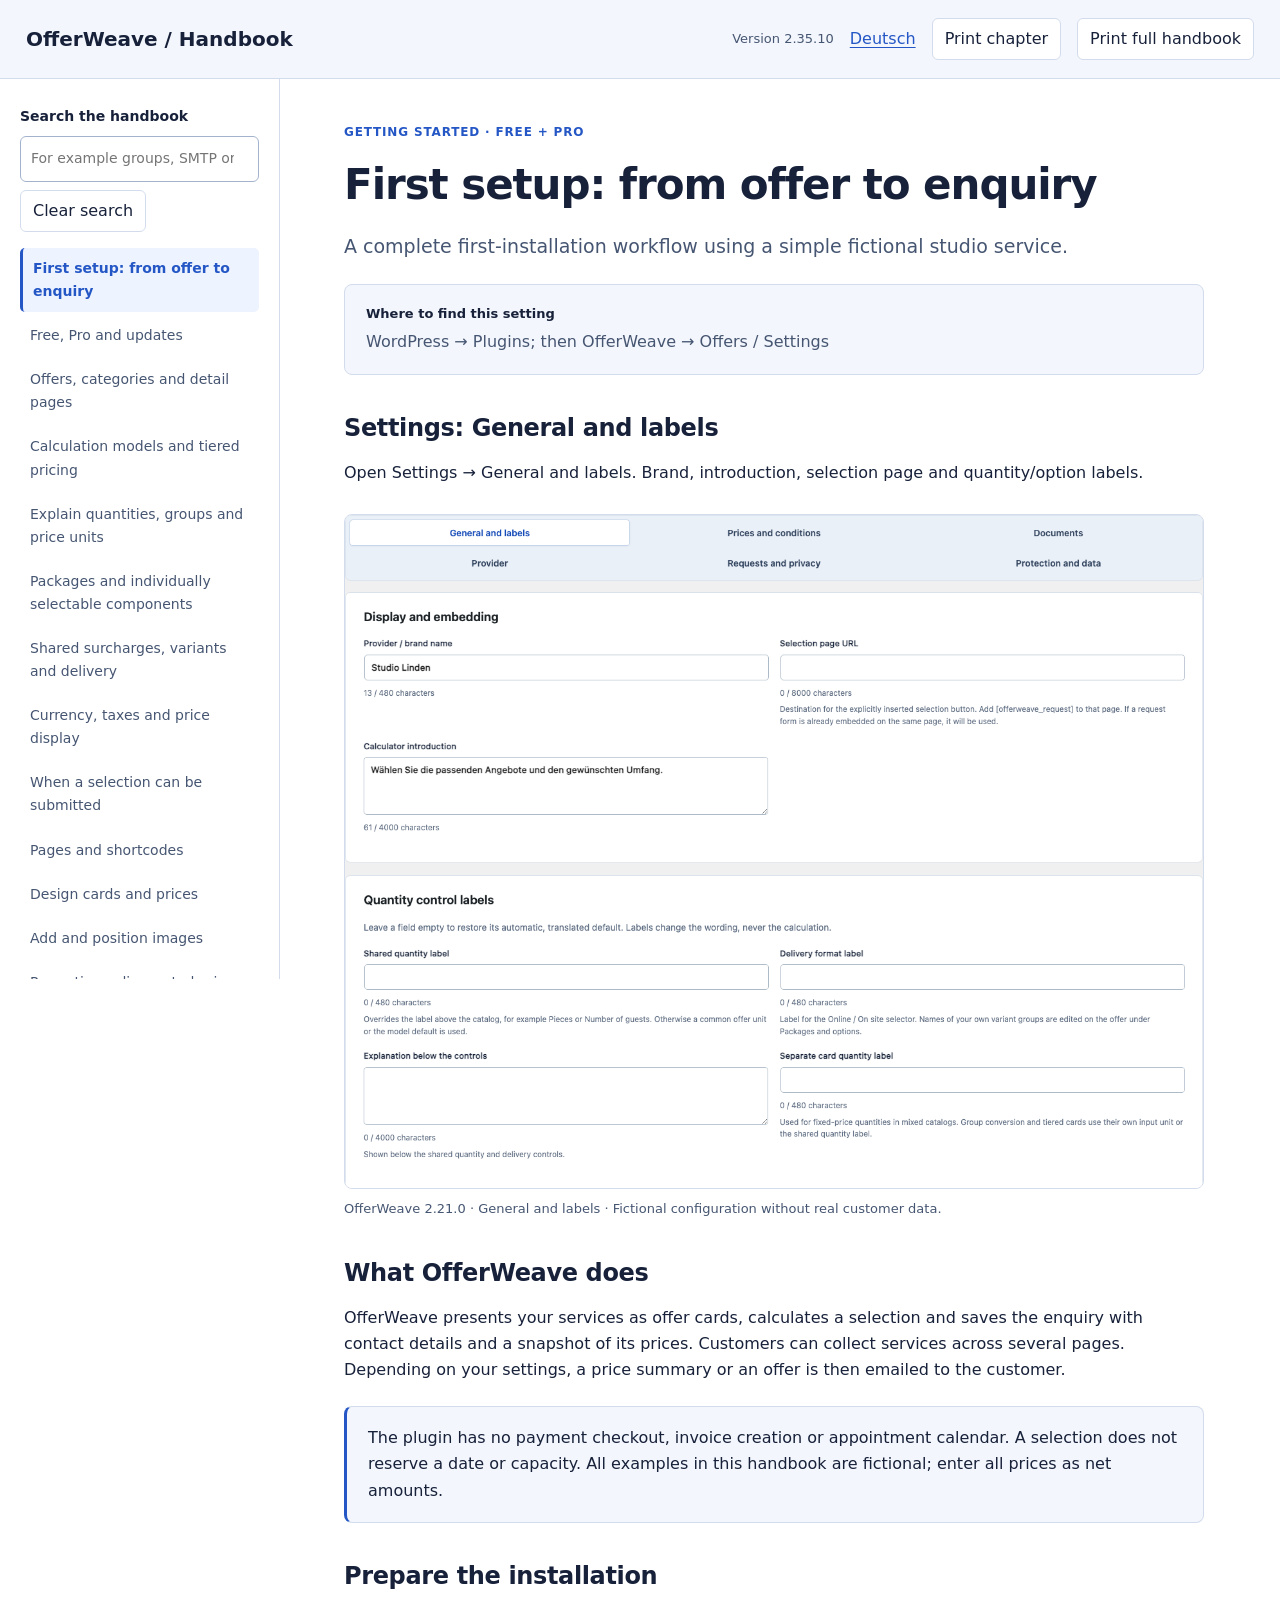
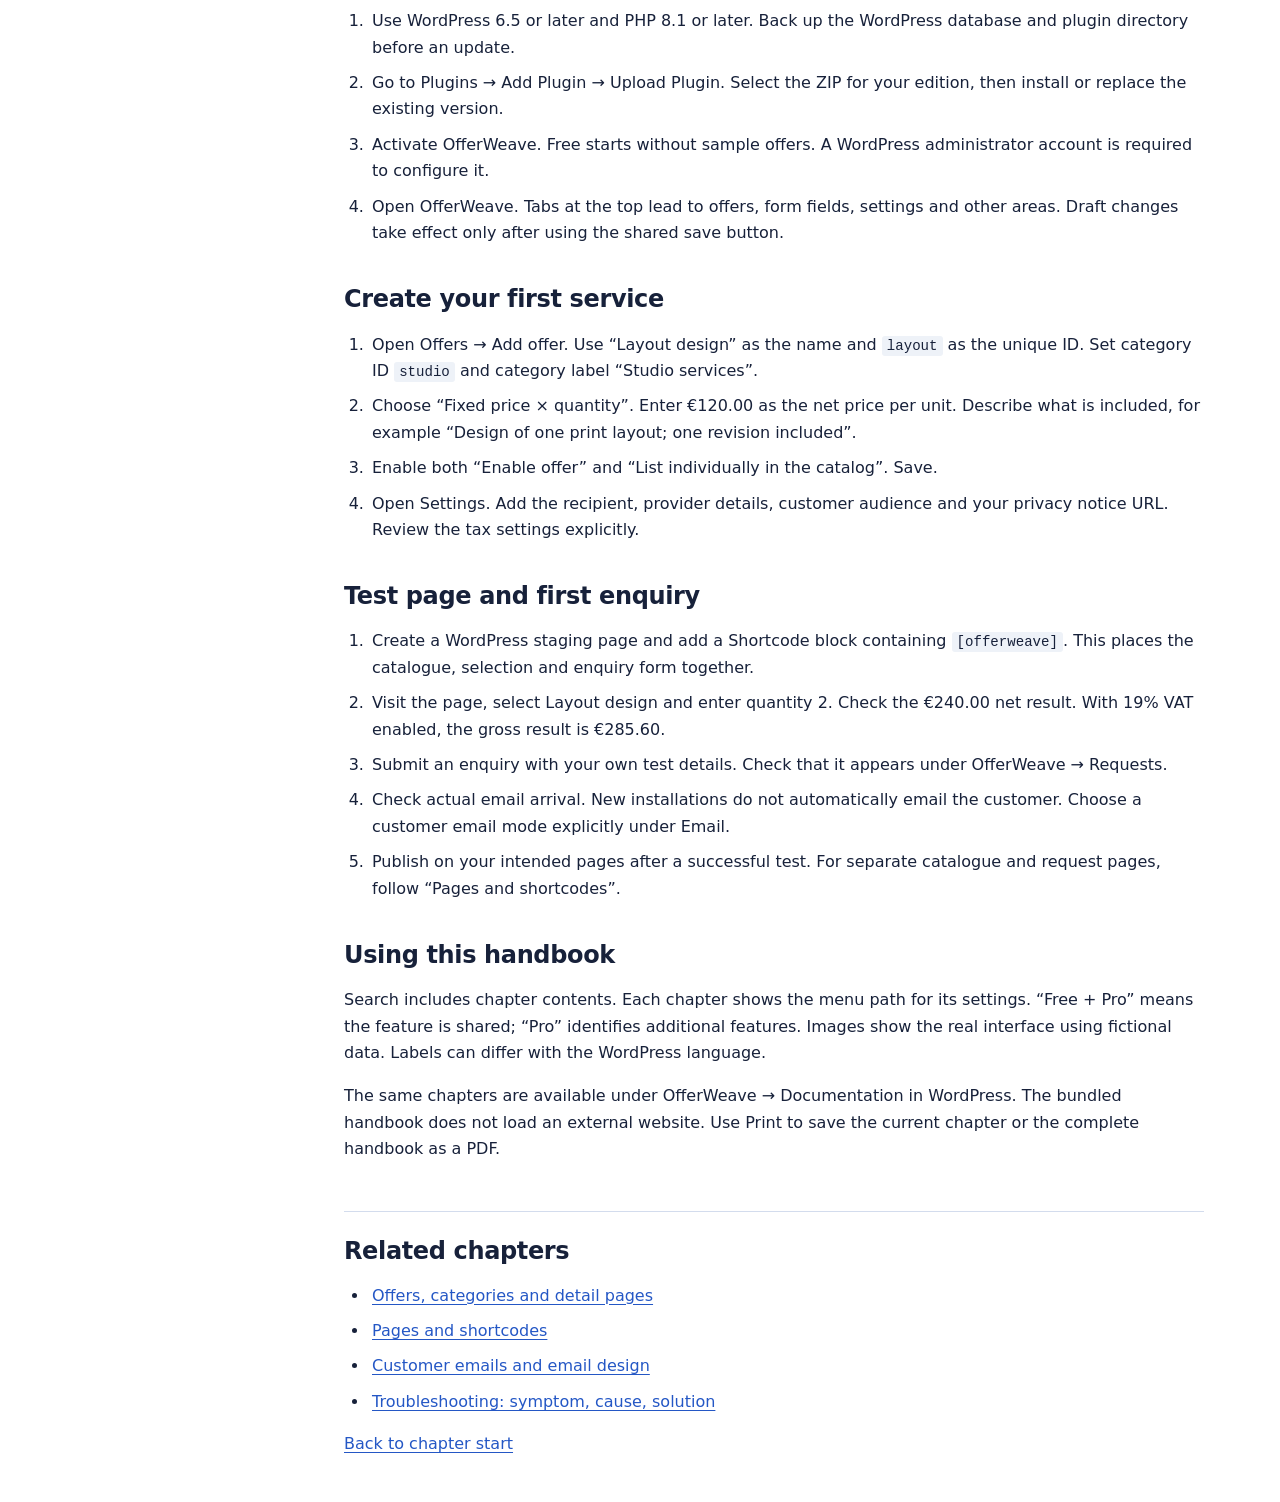
==== commit 3b7a1331: "Release OfferWeave Free 2.35.10" ====
--- a/handbook/en/index.html
+++ b/handbook/en/index.html
@@ -1,4 +1,4 @@
-<!doctype html><html lang="en"><head><meta charset="utf-8"><meta name="viewport" content="width=device-width,initial-scale=1"><meta name="robots" content="noindex,nofollow"><title>OfferWeave · Handbook</title><link rel="stylesheet" href="../manual.css?v=2.35.9"><script defer src="../manual.js?v=2.35.9"></script></head><body class="owm" data-hit-label="matching chapters"><a class="owm-skip" href="#reader">Skip to content</a><header class="owm-header"><strong>OfferWeave / Handbook</strong><span>Version 2.35.9</span><a data-language href="../de/index.html" lang="de">Deutsch</a><button data-print hidden>Print chapter</button><button data-print-all hidden>Print full handbook</button></header><div class="owm-layout"><aside class="owm-sidebar"><div data-search-area hidden><label for="manual-search">Search the handbook</label><input type="search" id="manual-search" placeholder="For example groups, SMTP or banners"><button data-clear>Clear search</button><p data-search-status role="status" aria-live="polite"></p></div><nav aria-label="Contents"><a href="#start" data-topic="start">First setup: from offer to enquiry</a><a href="#editions" data-topic="editions">Free, Pro and updates</a><a href="#offers" data-topic="offers">Offers, categories and detail pages</a><a href="#pricing" data-topic="pricing">Calculation models and tiered pricing</a><a href="#groups" data-topic="groups">Explain quantities, groups and price units</a><a href="#packages" data-topic="packages">Packages and individually selectable components</a><a href="#variants" data-topic="variants">Shared surcharges, variants and delivery</a><a href="#taxes" data-topic="taxes">Currency, taxes and price display</a><a href="#selection-rules" data-topic="selection-rules">When a selection can be submitted</a><a href="#shortcodes" data-topic="shortcodes">Pages and shortcodes</a><a href="#design" data-topic="design">Design cards and prices</a><a href="#images" data-topic="images">Add and position images</a><a href="#promotions" data-topic="promotions">Promotions, discounted prices and banners</a><a href="#forms" data-topic="forms">Forms, required fields and spam protection</a><a href="#email" data-topic="email">Customer emails and email design</a><a href="#smtp" data-topic="smtp">Set up SMTP and diagnose errors</a><a href="#requests" data-topic="requests">Review, manage and resend requests</a><a href="#legal" data-topic="legal">Document type, provider details and deadlines</a><a href="#languages" data-topic="languages">German, English and multilingual websites</a><a href="#transfer" data-topic="transfer">Import, export and site migration</a><a href="#maintenance" data-topic="maintenance">Updates, backups and retention</a><a href="#troubleshooting" data-topic="troubleshooting">Troubleshooting: symptom, cause, solution</a><a href="#reference" data-topic="reference">Settings finder and launch checklist</a></nav><p data-empty hidden>No matching chapters. Try a different search term.</p></aside><main id="reader"><noscript><p>Without JavaScript, all chapters are shown in sequence. Use your browser’s Find function.</p></noscript><article id="start" data-article tabindex="-1"><p class="owm-eyebrow">Getting started · Free + Pro</p><h1>First setup: from offer to enquiry</h1><p class="owm-lead">A complete first-installation workflow using a simple fictional studio service.</p><div class="owm-path"><strong>Where to find this setting</strong><p>WordPress → Plugins; then OfferWeave → Offers / Settings</p></div><section id="start--1"><h2>Settings: General and labels</h2><p>Open Settings → General and labels. Brand, introduction, selection page and quantity/option labels.</p><figure><a href="../images/settings-general-en.webp" target="_blank" rel="noopener" aria-label="Open full-size image: Settings navigation with the section open: General and labels"><img src="../images/settings-general-en.webp" alt="Settings navigation with the section open: General and labels" loading="lazy" width="1334" height="1046"></a><figcaption>OfferWeave 2.21.0 · General and labels · Fictional configuration without real customer data.</figcaption></figure></section><section id="start--2"><h2>What OfferWeave does</h2><p>OfferWeave presents your services as offer cards, calculates a selection and saves the enquiry with contact details and a snapshot of its prices. Customers can collect services across several pages. Depending on your settings, a price summary or an offer is then emailed to the customer.</p><aside class="owm-note">The plugin has no payment checkout, invoice creation or appointment calendar. A selection does not reserve a date or capacity. All examples in this handbook are fictional; enter all prices as net amounts.</aside></section><section id="start--3"><h2>Prepare the installation</h2><ol><li>Use WordPress 6.5 or later and PHP 8.1 or later. Back up the WordPress database and plugin directory before an update.</li><li>Go to Plugins → Add Plugin → Upload Plugin. Select the ZIP for your edition, then install or replace the existing version.</li><li>Activate OfferWeave. Free starts without sample offers. A WordPress administrator account is required to configure it.</li><li>Open OfferWeave. Tabs at the top lead to offers, form fields, settings and other areas. Draft changes take effect only after using the shared save button.</li></ol></section><section id="start--4"><h2>Create your first service</h2><ol><li>Open Offers → Add offer. Use “Layout design” as the name and <code>layout</code> as the unique ID. Set category ID <code>studio</code> and category label “Studio services”.</li><li>Choose “Fixed price × quantity”. Enter €120.00 as the net price per unit. Describe what is included, for example “Design of one print layout; one revision included”.</li><li>Enable both “Enable offer” and “List individually in the catalog”. Save.</li><li>Open Settings. Add the recipient, provider details, customer audience and your privacy notice URL. Review the tax settings explicitly.</li></ol></section><section id="start--5"><h2>Test page and first enquiry</h2><ol><li>Create a WordPress staging page and add a Shortcode block containing <code>[offerweave]</code>. This places the catalogue, selection and enquiry form together.</li><li>Visit the page, select Layout design and enter quantity 2. Check the €240.00 net result. With 19% VAT enabled, the gross result is €285.60.</li><li>Submit an enquiry with your own test details. Check that it appears under OfferWeave → Requests.</li><li>Check actual email arrival. New installations do not automatically email the customer. Choose a customer email mode explicitly under Email.</li><li>Publish on your intended pages after a successful test. For separate catalogue and request pages, follow “Pages and shortcodes”.</li></ol></section><section id="start--6"><h2>Using this handbook</h2><p>Search includes chapter contents. Each chapter shows the menu path for its settings. “Free + Pro” means the feature is shared; “Pro” identifies additional features. Images show the real interface using fictional data. Labels can differ with the WordPress language.</p><p>The same chapters are available under OfferWeave → Documentation in WordPress. The bundled handbook does not load an external website. Use Print to save the current chapter or the complete handbook as a PDF.</p></section><footer><h2>Related chapters</h2><ul><li><a href="#offers">Offers, categories and detail pages</a></li><li><a href="#shortcodes">Pages and shortcodes</a></li><li><a href="#email">Customer emails and email design</a></li><li><a href="#troubleshooting">Troubleshooting: symptom, cause, solution</a></li></ul><a href="#start">Back to chapter start</a></footer></article><article id="editions" data-article tabindex="-1"><p class="owm-eyebrow">Getting started · Free + Pro</p><h1>Free, Pro and updates</h1><p class="owm-lead">Edition features, installation and licence management.</p><div class="owm-path"><strong>Where to find this setting</strong><p>OfferWeave → Free &amp; Pro</p></div><section id="editions--1"><h2>Choose an edition</h2><div class="owm-table" tabindex="0" role="region" aria-label="Area / Free / Pro"><table><thead><tr><th scope="col">Area</th><th scope="col">Free</th><th scope="col">Pro</th></tr></thead><tbody><tr><td>Offers, categories, images and custom short-info icons</td><td>Yes</td><td>Yes</td></tr><tr><td>Fixed price × quantity, one-off or monthly</td><td>Yes</td><td>Yes</td></tr><tr><td>Catalogue, single card, detail selection and enquiry shortcodes</td><td>Yes</td><td>Yes</td></tr><tr><td>Shared or independent card inputs and field labels</td><td>Yes</td><td>Yes</td></tr><tr><td>Accent colour, card background and corner radius</td><td>Yes</td><td>Yes</td></tr><tr><td>Custom enquiry fields and spam protection</td><td>Yes</td><td>Yes</td></tr><tr><td>Manage and export enquiries; send standard emails</td><td>Yes</td><td>Yes</td></tr><tr><td>Global default currency</td><td>Yes</td><td>Yes</td></tr><tr><td>Additional currencies such as CHF, GBP, JPY and KWD</td><td>Yes</td><td>Yes</td></tr><tr><td>Taxes, net/gross display and request conditions</td><td>Yes</td><td>Yes</td></tr><tr><td>German/English and Polylang integration</td><td>Yes</td><td>Yes</td></tr><tr><td>Import and export configuration within the edition</td><td>Yes</td><td>Yes</td></tr><tr><td>Tiered pricing, groups and selection packages</td><td>No</td><td>Yes</td></tr><tr><td>Variants and delivery shared or per card</td><td>No</td><td>Yes</td></tr><tr><td>Custom surcharges and additional costs</td><td>No</td><td>Yes</td></tr><tr><td>Freely position inputs using shortcodes</td><td>No</td><td>Yes</td></tr><tr><td>Scheduled promotions and discounted prices</td><td>No</td><td>Yes</td></tr><tr><td>Place promotion banners freely with shortcodes</td><td>No</td><td>Yes</td></tr><tr><td>Full designer for cards, inputs and banners</td><td>No</td><td>Yes</td></tr><tr><td>Custom email templates and styling</td><td>No</td><td>Yes</td></tr><tr><td>Built-in SMTP delivery for OfferWeave</td><td>No</td><td>Yes</td></tr></tbody></table></div><figure><a href="../images/edition-features-en.webp" target="_blank" rel="noopener" aria-label="Open full-size image: Compare Free and Pro features inside the plugin."><img src="../images/edition-features-en.webp" alt="Compare Free and Pro features inside the plugin." loading="lazy" width="1196" height="985"></a><figcaption>OfferWeave 2.35.0 · Feature comparison in the installed Free edition.</figcaption></figure><p>Free has no two-offer limit. The shared technical maximum is 150 offers. Pro adds calculation models and design controls; a monthly offer price is not a payment or subscription collection feature.</p><p>OfferWeave is developed and published by Convati UG (haftungsbeschränkt). This company is listed as the plugin author in all three editions.</p><p>Under Design, Free provides accent colour, card background and corner radius. All supported default currencies can be selected under Settings in Free and Pro.</p><figure><a href="../images/free-design-en.webp" target="_blank" rel="noopener" aria-label="Open full-size image: The three Free basic design settings."><img src="../images/free-design-en.webp" alt="The three Free basic design settings." loading="lazy" width="1254" height="310"></a><figcaption>OfferWeave 2.35.0 · Basic design in a local WordPress installation.</figcaption></figure></section><section id="editions--2"><h2>Buy Pro from the dashboard</h2><p>Buy Pro opens the plan comparison for 1, 5 or 25 website registrations in a new tab. Annual prices for Germany are 69, 129 and 249 euros including 19% German VAT. The VAT label appears directly below each price. The note about tax adjustment to your billing country at checkout appears below the pricing cards. Choose Go to checkout for your preferred plan. Your current WordPress draft remains open.</p><figure><a href="../images/upgrade-en.webp" target="_blank" rel="noopener" aria-label="Open full-size image: OfferWeave: its own Pro plan comparison with three German VAT-inclusive prices and checkout buttons."><img src="../images/upgrade-en.webp" alt="OfferWeave: its own Pro plan comparison with three German VAT-inclusive prices and checkout buttons." loading="lazy" width="1160" height="903"></a><figcaption>OfferWeave 2.35.9: Plan comparison for 1, 5 or 25 website registrations with German VAT-inclusive prices.</figcaption></figure><p>Manage your account and existing licence under Free &amp; Pro. Clicking the purchase button does not place an order or save your configuration. After purchase, install the public Pro package and activate the licence you receive.</p></section><section id="editions--3"><h2>Install or switch editions</h2><ol><li>Back up the configuration and database. Install the appropriate ZIP using WordPress → Plugins → Add Plugin → Upload Plugin.</li><li>Deactivate any currently active OfferWeave edition under Plugins, then activate the required edition. Settings and requests are preserved. For network activation, also check individual sites.</li><li>After switching, check your catalogue, detail pages, selection and emails on a staging page.</li></ol><aside class="owm-note">Switching to Free does not convert Pro offers into fixed-price offers. Complex offers become unavailable publicly; advanced settings remain stored and protected from editing. Simple offers use their regular prices without Pro promotions and with basic styling.</aside><aside class="owm-note">Updating to 2.35.0 migrates existing settings and enquiries once to the new internal storage names. Back up the database before updating. Returning to an older plugin version requires its matching database backup.</aside></section><section id="editions--4"><h2>Licence and services</h2><p>A paid Pro licence includes official updates, downloads and support for the purchased term. Open Free &amp; Pro to view your licence status and access account and licence management.</p><p>Deactivating a licence does not automatically cancel its subscription. If payment is pending or the wrong product account is connected, check the status in your Freemius account.</p><figure><a href="../images/license-status-en.webp" target="_blank" rel="noopener" aria-label="Open full-size image: Manage licence status and account."><img src="../images/license-status-en.webp" alt="Manage licence status and account." loading="lazy" width="1074" height="1181"></a><figcaption>OfferWeave 2.25.6 · Local WordPress test with a fixture status.</figcaption></figure></section><footer><h2>Related chapters</h2><ul><li><a href="#start">First setup: from offer to enquiry</a></li><li><a href="#maintenance">Updates, backups and retention</a></li><li><a href="#transfer">Import, export and site migration</a></li></ul><a href="#editions">Back to chapter start</a></footer></article><article id="offers" data-article tabindex="-1"><p class="owm-eyebrow">Build your catalogue · Free + Pro</p><h1>Offers, categories and detail pages</h1><p class="owm-lead">The basic card fields and the difference between enabled and individually visible.</p><div class="owm-path"><strong>Where to find this setting</strong><p>OfferWeave → Offers → choose an offer → four areas</p></div><section id="offers--1"><h2>Find an offer</h2><p>Search, role, status and category filters stay at the top of the offer sidebar. Only the matching offer entries below them scroll. The result count, Reset filters and Add offer remain outside the result list. Switching offers preserves filters, the open draft and list position. Changing a filter starts at the top of the results. An open draft stays open even when it no longer matches the filter.</p><figure><a href="../images/offers-en.webp" target="_blank" rel="noopener" aria-label="Open full-size image: Offer editor with stationary search filters and an independently scrolling result list."><img src="../images/offers-en.webp" alt="Offer editor with stationary search filters and an independently scrolling result list." loading="lazy" width="1334" height="950"></a><figcaption>OfferWeave 2.20.1 · Search and filters at the top, scrollable offers below.</figcaption></figure><p>Scroll the results with the mouse wheel or touch. Tab reaches the result region and its offer buttons; Page Up/Down scrolls the focused list. On narrow or short screens the sidebar stays in the normal page flow while the results still scroll independently.</p></section><section id="offers--2"><h2>Four areas instead of one long form</h2><ol><li>Content and appearance: name, description, card text, price unit and image.</li><li>Price and quantity: pricing model, price, quantity rules, unit labels and draft preview.</li><li>Packages and options: included content, separate component prices for assembled packages, variants and travel costs.</li><li>Publication: unique ID, category, visibility, detail address and shortcodes.</li></ol></section><section id="offers--3"><h2>Key facts with your own icons</h2><p>Under Offers → Content and appearance → Key facts, add up to four entries with your own image files. Each row has a text field, a small image preview and “Choose / upload”. There is no predefined icon list. New rows start without an icon and display only the text. Also available in Free.</p><p>Key facts automatically spread across the available inner card width. Each icon and label remain one group. Existing padding and minimum gaps are preserved. When space is limited, whole groups move to a new line; long text can wrap within its group. A single item stays left-aligned. This applies to all card layouts and the preview without an extra setting.</p><figure><a href="../images/fact-spacing-en.webp" target="_blank" rel="noopener" aria-label="Open full-size image: Offer card with three key facts distributed across its inner width, each icon paired with its label."><img src="../images/fact-spacing-en.webp" alt="Offer card with three key facts distributed across its inner width, each icon paired with its label." loading="lazy" width="628" height="590"></a><figcaption>OfferWeave 2.29.1: Even space between key-fact groups, preserving card padding.</figcaption></figure><figure><a href="../images/fact-icons-en.webp" target="_blank" rel="noopener" aria-label="Open full-size image: Evenly aligned key facts with a small remove cross above each assigned icon preview."><img src="../images/fact-icons-en.webp" alt="Evenly aligned key facts with a small remove cross above each assigned icon preview." loading="lazy" width="946" height="734"></a><figcaption>OfferWeave 2.16.2: Labels above; text field, preview and buttons share one line. The small × above the icon removes only the image.</figcaption></figure><ol><li>Click “Add key fact” and enter text. Each row allows up to 480 characters; short facts are easier to read.</li><li>“Choose / upload” opens the WordPress media library. Use “Upload files” to add your own image or “Media Library” to select an existing image. Confirm with “Use this icon”.</li><li>The small × directly above the icon preview clears only the image assignment (tooltip “Remove icon”). The file stays in the media library. The arrows on the right move text, icon and translations together; the right-hand × beside the arrows removes the entire key fact.</li><li>Save to publish changes. The same own icons appear in all card layouts and the designer preview. Duplicating an offer keeps its assignments.</li></ol><p>Use small, preferably square PNG, WebP, JPEG, GIF or AVIF files; transparent PNGs work well for isolated icons. Display preserves their proportions. SVGs from the media library are also supported; new SVG uploads must be enabled in WordPress. Icons next to their text are treated as decorative for screen readers.</p><p>Export/import keeps image addresses, not image files or media IDs from another installation. Icons remain visible while their original addresses are reachable. For a complete move, transfer the files to the target site’s media library and assign them there. A missing image can be selected again or removed.</p><p>Version 2.16.1 removes the previous predefined key-fact symbols. Text and order remain intact; select your own image files for any desired icons. Other card symbols are unchanged.</p></section><section id="offers--4"><h2>Create and save</h2><p>Add offer provides starting points. A single offer starts with fixed price × quantity; the two package presets are available in Pro. Then adjust the existing rules. Cancel creates nothing. Switching areas never saves: use the save button to apply your configuration.</p><aside class="owm-note">The role describes composition. The pricing model describes how the price is calculated. A module is not a separate offer type. An included single offer keeps its own calculation.</aside></section><section id="offers--5"><h2>Catalog and detail page</h2><p>Under Publication enable the catalog card and add a detail URL if needed. Place <code>[offerweave_add id=&quot;layout&quot;]</code> on the detail page. IDs do not depend on list order. Use <code>[offerweave_catalog category=&quot;studio&quot;]</code> for a catalog and <code>[offerweave_selection]</code> separately for the selection.</p></section><section id="offers--6"><h2>Yellow notice for mixed categories</h2><p>A category can still contain different calculation models. A yellow notice appears at the top of the offer editor when active offers with their own catalog cards use different models. It does not prevent saving or change prices.</p><p>Open “Review offers and price rules”. Each model lists its affected offers. Click an offer to open its price rule directly. Inactive offers and components without their own catalog cards are excluded. The notice already responds to changes in the draft.</p><figure><a href="../images/category-models-en.webp" target="_blank" rel="noopener" aria-label="Open full-size image: Yellow notice in the offer editor with separate lists for fixed price times quantity and group conversion."><img src="../images/category-models-en.webp" alt="Yellow notice in the offer editor with separate lists for fixed price times quantity and group conversion." loading="lazy" width="1034" height="556"></a><figcaption>OfferWeave 2.22.2 · real local interface with fictional studio services: review price rules without blocking saving.</figcaption></figure><p>For a consistent shared quantity, use suitable matching models within a category. Delivery format is shared even with mixed models. Review each offer under Price and quantity and configure its own group size or tiers. Categories do not share a price rule: changing a model never automatically changes other offers or package components.</p><p>Alternatively, choose “Independently on each offer card” under Settings → General and labels. Each card then owns its quantity and delivery choices and the shared block disappears, even with identical pricing models.</p></section><section id="offers--7"><h2>Notices and confirmations</h2><p>OfferWeave displays its notices and confirmations in its own dialog windows. Read a notice and dismiss it with Understood, the close button or Escape. Cancel, close or Escape leave a confirmation without making a change. Only the labelled action button performs the action.</p><figure><a href="../images/dialog-warning-en.webp" target="_blank" rel="noopener" aria-label="Open full-size image: OfferWeave warning when changing the price model of a package with assigned components."><img src="../images/dialog-warning-en.webp" alt="OfferWeave warning when changing the price model of a package with assigned components." loading="lazy" width="1420" height="1050"></a><figcaption>OfferWeave 2.35.4 · The previous model and package assignments remain intact.</figcaption></figure><p>If a package has assigned components, explicitly remove those assignments under Packages and options before changing to a price model without components. Closing the notice does not remove any assignments.</p><figure><a href="../images/dialog-confirm-en.webp" target="_blank" rel="noopener" aria-label="Open full-size image: Offer removal confirmation with Cancel and Remove offer buttons."><img src="../images/dialog-confirm-en.webp" alt="Offer removal confirmation with Cancel and Remove offer buttons." loading="lazy" width="1420" height="1050"></a><figcaption>OfferWeave 2.35.4 · Cancel receives initial focus; removal requires confirmation.</figcaption></figure><p>Reloading, closing or leaving a page with unsaved changes can still show a browser warning. The browser controls its wording and appearance. This protection against data loss remains in place.</p></section><section id="offers--8"><h2>Resolve a missing selection package in Pro</h2><p>An older saved assignment may refer to a selection package that no longer exists. Pro displays its ID under Offers → select the offer → Price and quantity → Calculation and input. Displaying the notice does not change any data.</p><figure><a href="../images/offer-missing-parent-en.webp" target="_blank" rel="noopener" aria-label="Open full-size image: Pro shows the ID of a missing selection package and the Configure independently button."><img src="../images/offer-missing-parent-en.webp" alt="Pro shows the ID of a missing selection package and the Configure independently button." loading="lazy" width="934" height="485"></a><figcaption>OfferWeave 2.35.5 · Actual Pro interface with a fictional studio service.</figcaption></figure><ol><li>Check the displayed package ID and this offer’s own prices, group sizes and options.</li><li>Click Configure independently if the offer should use its existing settings. Only the reference to the missing package is removed; prices and variants are preserved.</li><li>Check the price calculation and click Save changes. Any remaining invalid assignments are still reported when saving.</li></ol><aside class="owm-note">Normal editing of Free offers remains available in Free; saved Pro data is preserved. Switching editions does not silently remove a missing Pro assignment. You can explicitly correct it when you next use Pro.</aside></section><footer><h2>Related chapters</h2><ul><li><a href="#pricing">Calculation models and tiered pricing</a></li><li><a href="#groups">Explain quantities, groups and price units</a></li><li><a href="#images">Add and position images</a></li><li><a href="#shortcodes">Pages and shortcodes</a></li></ul><a href="#offers">Back to chapter start</a></footer></article><article id="pricing" data-article tabindex="-1"><p class="owm-eyebrow">Calculate prices · Pro</p><h1>Calculation models and tiered pricing</h1><p class="owm-lead">Choose the right model and verify its formula with concrete numbers. Fixed prices are also available in Free.</p><div class="owm-path"><strong>Where to find this setting</strong><p>OfferWeave → Offers → Price and quantity</p></div><section id="pricing--1"><h2>Choose the model</h2><p>Fixed price × quantity multiplies the base price by the number of units. Group calculation divides the total input quantity by group size and rounds up. Tiered pricing selects the base price for the quantity and charges additional units within the configured bands. Assembled packages add only their own stored component prices, then apply the package quantity or group basis.</p></section><section id="pricing--2"><h2>Set up tiers</h2><p>Limits must increase across tiers and surcharge bands. Print example: up to 100 copies costs €600; up to 200 each additional copy costs €3. Thus 150 copies cost €750 net. Monthly offers use monthly amounts. Above the automatic calculation limit the price remains open.</p><figure><a href="../images/tiers-en.webp" target="_blank" rel="noopener" aria-label="Open full-size image: Price tiers with base price and surcharge band."><img src="../images/tiers-en.webp" alt="Price tiers with base price and surcharge band." loading="lazy" width="1034" height="571"></a><figcaption>Price tiers with base price and surcharge band.</figcaption></figure></section><section id="pricing--3"><h2>Calculate the draft</h2><ol><li>Go to Test the calculation under Price and quantity. It uses your unsaved settings.</li><li>Choose quantity and, where applicable, contents, variants and travel inputs. Calculate draft uses the same calculation as the customer area.</li><li>Test a normal quantity, the last quantity in a group/tier and the first above it. With 20 units per group, 21 units produce two groups.</li><li>Review net, tax, gross, terms and outstanding costs. Eligibility messages concern this item; further items may make the request eligible.</li></ol><figure><a href="../images/price-preview-en.webp" target="_blank" rel="noopener" aria-label="Open full-size image: Draft price preview with two calculated groups."><img src="../images/price-preview-en.webp" alt="Draft price preview with two calculated groups." loading="lazy" width="1034" height="619"></a><figcaption>Draft price preview with two calculated groups.</figcaption></figure><aside class="owm-note">Preview creates no request and sends no email. Changing an input clears the stale result. Invalid configurations must be corrected before calculation.</aside></section><section id="pricing--4"><h2>Quantities in matching and mixed categories</h2><p>When all visible offers use the same calculation model, the shared quantity remains above the cards. When fixed price times quantity, group conversion or tiered pricing are mixed, every card has its own quantity before its price. Delivery format remains a shared selector above the cards. It applies to all offers with a delivery rule; quantities stay independent. Additional custom variants remain inside their respective card.</p><p>Example: a studio session costs €200 per group of up to 10 guests, with no discount for further groups. Enter 30 guests in its card: the price is €600. A layout service costing €120 per template starts at quantity 1. Set its card quantity to 2: it costs €240 while the studio session stays at €600.</p><figure><a href="../images/mixed-catalog-en.webp" target="_blank" rel="noopener" aria-label="Open full-size image: Mixed catalog: shared delivery format above the cards, with template quantity and guest count inside their respective offer cards."><img src="../images/mixed-catalog-en.webp" alt="Mixed catalog: shared delivery format above the cards, with template quantity and guest count inside their respective offer cards." loading="lazy" width="1340" height="786"></a><figcaption>OfferWeave 2.26.2 · actual catalog calculation: 30 guests and 2 print templates; prices and quantities remain independent.Local quantity fields sit compactly below their respective prices.</figcaption></figure><p>Fixed-price cards start at quantity 1. Group and tiered offers use their own default quantity and input unit. An invalid card quantity blocks only that offer. Adding it preserves its quantity, options and any travel details. Package and component rules stay independent. The yellow notice remains only in the administrator’s Offers area.</p><p>A shared “On site” choice uses each offer’s own surcharges and variants. If an offer has several variants for the same format, choose its additional delivery variant on that card. Unavailable offers cannot be added for that format. Travel details stay on each card; changing the shared format later does not alter items already added to the selection.</p></section><section id="pricing--5"><h2>Contract terms, totals and custom price notes</h2><p>For monthly offers, open Offers → Price and quantity → Billing. Turn off “Show total cost for the contract term” to keep only the monthly price and contract term on the card. This applies to category and single cards, the design preview and [offerweave_add]. Available in Free and Pro.</p><figure><a href="../images/term-display-en.webp" target="_blank" rel="noopener" aria-label="Open full-size image: Monthly offer billing with custom contract text and term totals turned off"><img src="../images/term-display-en.webp" alt="Monthly offer billing with custom contract text and term totals turned off" loading="lazy" width="974" height="527"></a><figcaption>OfferWeave 2.30.0: Configure contract text and term totals per offer.</figcaption></figure><p>The automatic term text comes from the contract duration. Replace it using “Contract term text”, for example “Minimum term: {months} months”. {months} inserts the current duration automatically. Leave the field empty to restore the default text.</p><p>The term total combines the calculated monthly amount multiplied by the contract duration with the default suffix “for the entire term”. Customize the suffix using “Text after the term total”. The amount is still calculated and updates with quantities, options and promotions. Hiding the total or switching to one-time billing preserves your texts.</p><p>Other accompanying text comes from Offers → Content and appearance → Additional price note. Edit or remove your note about a one-time project there. An empty field shows no additional note.</p><p>These settings affect the display before selection. Contract duration, calculation, the complete request summary and emails stay unchanged. The tax label remains immediately below the price. Custom texts are available in the existing translation editor.</p></section><footer><h2>Related chapters</h2><ul><li><a href="#groups">Explain quantities, groups and price units</a></li><li><a href="#packages">Packages and individually selectable components</a></li><li><a href="#variants">Shared surcharges, variants and delivery</a></li><li><a href="#taxes">Currency, taxes and price display</a></li></ul><a href="#pricing">Back to chapter start</a></footer></article><article id="groups" data-article tabindex="-1"><p class="owm-eyebrow">Calculate prices · Pro</p><h1>Explain quantities, groups and price units</h1><p class="owm-lead">Convert a total quantity into groups and show the rule clearly on every card.</p><div class="owm-path"><strong>Where to find this setting</strong><p>OfferWeave → Offers → Price and quantity → Groups / Unit labels</p></div><section id="groups--1"><h2>Separate input and billing</h2><p>The customer enters the total quantity, such as 25 people. With 20 people per group, the offer calculates two groups. The price unit on the card is only a label; it does not enable group calculation.</p></section><section id="groups--2"><h2>Configure groups</h2><p>Select the individual offer or package. Under Price and quantity choose group calculation, enter base price and units per group, then set the discount for additional identical groups. Example: €300 for the first group with 20% off additional groups gives €540 net for two groups. This offer’s variants and travel costs are applied using their own rules.</p><figure><a href="../images/groups-en.webp" target="_blank" rel="noopener" aria-label="Open full-size image: Own group size and price rule for the selected offer."><img src="../images/groups-en.webp" alt="Own group size and price rule for the selected offer." loading="lazy" width="1034" height="439"></a><figcaption>Own group size and price rule for the selected offer.</figcaption></figure></section><section id="groups--3"><h2>Use your own terminology</h2><p>Open Unit labels under Price and quantity. Enter singular and plural names for the input and, for groups, the billing unit: for example image/images and batch/batches. Empty fields retain default terms. Labels can be translated and never change quantities or price rules.</p><figure><a href="../images/units-en.webp" target="_blank" rel="noopener" aria-label="Open full-size image: Optional custom names for input and grouping units."><img src="../images/units-en.webp" alt="Optional custom names for input and grouping units." loading="lazy" width="1034" height="399"></a><figcaption>Optional custom names for input and grouping units.</figcaption></figure></section><section id="groups--4"><h2>Explain the card unit</h2><p>Under Content and presentation, enable “Explain the price unit”. With no custom text, grouped offers show their actual conversion and tiered prices show their calculated scope. Fixed price × quantity does not repeat the quantity in an extra explanation; the input already shows it. Custom text can contain <code>{participants}</code>, <code>{groups}</code>, <code>{group_size}</code> and <code>{quantity}</code>, for example “Each box contains 12 bottles”. Tokens stay unchanged when you rename visible units. Each single offer and package uses its own settings.</p><figure><a href="../images/unit-explanation-en.webp" target="_blank" rel="noopener" aria-label="Open full-size image: Settings for the price unit and optional explanatory text."><img src="../images/unit-explanation-en.webp" alt="Settings for the price unit and optional explanatory text." loading="lazy" width="399" height="464"></a><figcaption>OfferWeave 2.15.2: An empty explanation does not create a duplicate quantity line for fixed-price offers. Custom explanations remain available.</figcaption></figure></section><section id="groups--5"><h2>Change control labels centrally</h2><p>Open Settings → General and labels → Quantity control labels to find four text fields. These settings are also available in Free; group conversion, tiered pricing and custom variants require Pro.</p><div class="owm-table" tabindex="0" role="region" aria-label="Field / Effect"><table><thead><tr><th scope="col">Field</th><th scope="col">Effect</th></tr></thead><tbody><tr><td>Shared quantity label</td><td>Overrides the label of the number input above the catalog, for example “Pieces”, “Number of guests” or “Number of participants”.</td></tr><tr><td>Delivery format label</td><td>Overrides “Delivery format” on the built-in Online / On site selector, for example “Session type”. Custom variant groups retain their own configured names.</td></tr><tr><td>Explanation below the controls</td><td>Appears below the shared controls. Explain what the input counts.</td></tr><tr><td>Separate card quantity label</td><td>Used on fixed-price cards in mixed views. An offer’s own input unit is appended in parentheses.</td></tr></tbody></table></div><figure><a href="../images/control-labels-en.webp" target="_blank" rel="noopener" aria-label="Open full-size image: Settings section with four editable labels for quantity, delivery format and explanatory text."><img src="../images/control-labels-en.webp" alt="Settings section with four editable labels for quantity, delivery format and explanatory text." loading="lazy" width="1334" height="488"></a><figcaption>OfferWeave 2.22.2 · labels for a fictional studio. Empty fields automatically restore default text.</figcaption></figure><p>Shared input uses your global label or the common input unit. On local group and tiered cards, the offer’s own input unit takes precedence, falling back to the shared label or model default. Fixed-price cards use the separate card label with their unit. Shared help text is not copied into every card. Editing a selected line still uses that offer’s own unit.</p><p>To use other terms in group conversion and explanations, continue to configure input and group units directly on the offer under Price and quantity. A changed label does not change the calculation: “Pieces” is just text. Empty a global field and save to restore its translated default. Translate custom text in Languages; import and export include these settings.</p></section><footer><h2>Related chapters</h2><ul><li><a href="#pricing">Calculation models and tiered pricing</a></li><li><a href="#packages">Packages and individually selectable components</a></li><li><a href="#selection-rules">When a selection can be submitted</a></li></ul><a href="#groups">Back to chapter start</a></footer></article><article id="packages" data-article tabindex="-1"><p class="owm-eyebrow">Build your catalogue · Pro</p><h1>Packages and individually selectable components</h1><p class="owm-lead">Build fixed packages and custom combinations without charging groups or extras twice.</p><div class="owm-path"><strong>Where to find this setting</strong><p>OfferWeave → Offers → Packages and options</p></div><section id="packages--1"><h2>Single offers and packages stay separate</h2><p>A package uses its own price, quantity, group size, variants and taxes. Settings on an included single offer do not change this calculation. A single booking exclusively uses the single offer’s settings. Changes to package prices or quantities never flow back.</p></section><section id="packages--2"><h2>Fixed package</h2><ol><li>Create a package with included offers. Set its full package price and group rule under Price and quantity.</li><li>Under Packages and options select included content. Search helps with larger catalogs.</li><li>The assignment describes included content. Individual prices are not charged again. A component’s own model, group size or billing period does not override the package.</li></ol></section><section id="packages--3"><h2>Assembled package</h2><ol><li>Choose an assembled package and its quantity or group calculation basis.</li><li>Assign contents. New editor assignments start at €0: explicitly enter the Price inside this package for each selected component.</li><li>These component prices belong to the package. Later single-price changes are not synchronized. The same content may have different prices in different packages.</li><li>Minimum count controls the number of distinct contents. Minimum price raises a low package base price. The global request condition only blocks submission; it does not increase a price.</li></ol><figure><a href="../images/packages-en.webp" target="_blank" rel="noopener" aria-label="Open full-size image: Separately stored component prices inside one package."><img src="../images/packages-en.webp" alt="Separately stored component prices inside one package." loading="lazy" width="1034" height="566"></a><figcaption>Separately stored component prices inside one package.</figcaption></figure></section><section id="packages--4"><h2>Updating older versions</h2><p>Version 2.13 removes the former shared calculation link. Historical linked fixed-price cards receive their last effective quantity rules once as independent settings; already configured group offers retain their own values. Previously dynamic component prices are stored once inside each package. Thereafter no live price inheritance remains. Related request conditions continue to cover detached single offers.</p><aside class="owm-note">Back up before updating. Then check single and package bookings with typical quantities, surcharges and taxes. Existing requests retain their saved calculations. Nested packages and self-references remain unsupported.</aside></section><footer><h2>Related chapters</h2><ul><li><a href="#groups">Explain quantities, groups and price units</a></li><li><a href="#variants">Shared surcharges, variants and delivery</a></li><li><a href="#selection-rules">When a selection can be submitted</a></li><li><a href="#shortcodes">Pages and shortcodes</a></li></ul><a href="#packages">Back to chapter start</a></footer></article><article id="variants" data-article tabindex="-1"><p class="owm-eyebrow">Calculate prices · Pro</p><h1>Shared surcharges, variants and delivery</h1><p class="owm-lead">Maintain named surcharges centrally, assign them to offers and optionally link them to variants.</p><div class="owm-path"><strong>Where to find this setting</strong><p>OfferWeave → Surcharges / Offers → Price and quantity / Packages and options</p></div><section id="variants--1"><h2>Maintain your own surcharges centrally</h2><ol><li>Open Surcharges and choose Add surcharge. Enter a clear name such as Setup, Express processing or Materials.</li><li>Choose a flat amount, an amount per offer unit, participant or group, a percentage, or an additional customer-entered quantity. Enter the amount in your global currency.</li><li>For an additional quantity, define its unit and default. Quantities allow two decimal places, such as 1.25 hours. The amount is the price per such unit.</li><li>Save the configuration. A surcharge is only calculated once assigned to an offer. Central price changes affect every assigned offer after saving.</li></ol><figure><a href="../images/surcharges-en.webp" target="_blank" rel="noopener" aria-label="Open full-size image: Central surcharge library with setup fee and additional working hours"><img src="../images/surcharges-en.webp" alt="Central surcharge library with setup fee and additional working hours" loading="lazy" width="1274" height="1204"></a><figcaption>Use your own names and calculation rules instead of fixed industry terms.</figcaption></figure></section><section id="variants--2"><h2>Assign to offers and set conditions</h2><ol><li>Open the offer under Price and quantity and locate Assigned surcharges.</li><li>Select a compatible central surcharge and choose Assign surcharge. Incompatible calculation bases are not offered.</li><li>Choose Always, On site only, or a specific variant option. A variant condition needs an existing enabled option group and option.</li><li>Save and check the card and selection. Applicable amounts are included in the total and explained by name. Additional quantities appear only when their condition applies.</li></ol><p>Use the × next to a surcharge name to remove only its assignment to this offer. Manage surcharges opens the central library. When no further matching surcharges are available, a text notice replaces the empty selector. Fields stack on narrow panels.</p><figure><a href="../images/surcharge-assignments-en.webp" target="_blank" rel="noopener" aria-label="Open full-size image: Setup applies always; additional work applies only to the Express option"><img src="../images/surcharge-assignments-en.webp" alt="Setup applies always; additional work applies only to the Express option" loading="lazy" width="974" height="523"></a><figcaption>One central definition can serve several offers with different conditions.</figcaption></figure><p>Surcharges apply per selected offer line and follow its billing period and tax rate. Percentages use the service base after quantity rules and before promotions. Surcharges are not discounted and do not compound. Packages apply their own surcharges; component surcharges are not added again.</p><p>Enable or disable a surcharge centrally. Remove all offer assignments before deleting it. Existing requests and their emails retain the saved names, quantities and amounts. Existing on-site and travel rules remain unchanged; do not assign the same costs again as a new surcharge. Central surcharge management is included in Pro.</p></section><section id="variants--3"><h2>Build variants</h2><ol><li>Enable variants on the offer. For linked components, edit their shared selection package.</li><li>Add an option group with an ID and title, such as <code>delivery</code> / “Delivery”.</li><li>Create options such as “At the studio” and “At your location”. Assign stable IDs and enter each net surcharge.</li><li>Choose whether selection is required and which option is the default. Optional groups also allow no selection.</li><li>Add further groups such as Standard or Express processing. Customers select exactly one option per group; several groups can be combined.</li></ol><figure><a href="../images/variants-en.webp" target="_blank" rel="noopener" aria-label="Open full-size image: Variant editor with a fictional option group and price extras"><img src="../images/variants-en.webp" alt="Variant editor with a fictional option group and price extras" loading="lazy" width="1034" height="960"></a><figcaption>Name option groups to suit your own service.</figcaption></figure><p>The selector shows only the configured option name, such as “At the studio” or “At your location”. Amounts, percentages, calculation bases and “No surcharge” are not appended automatically. The selected surcharge remains included and explained in the card price. Optional groups still offer “No selection”.</p><figure><a href="../images/variant-options-en.webp" target="_blank" rel="noopener" aria-label="Open full-size image: Photo session with a concise option name and the surcharge shown in the card price."><img src="../images/variant-options-en.webp" alt="Photo session with a concise option name and the surcharge shown in the card price." loading="lazy" width="420" height="682"></a><figcaption>OfferWeave 2.26.3: Only the option name appears in the selector; price details remain on the card.</figcaption></figure></section><section id="variants--4"><h2>Choose the surcharge basis</h2><div class="owm-table" tabindex="0" role="region" aria-label="Basis / Effect"><table><thead><tr><th scope="col">Basis</th><th scope="col">Effect</th></tr></thead><tbody><tr><td>Per item</td><td>Once for the offer line</td></tr><tr><td>Per quantity</td><td>Multiplied by the quantity in a quantity-based model</td></tr><tr><td>Per participant</td><td>Multiplied by the total input quantity</td></tr><tr><td>Per group</td><td>Multiplied by the calculated groups</td></tr><tr><td>Percentage</td><td>Percentage of the calculated service base, excluding other extras</td></tr></tbody></table></div><p>Example: €300 base price, 10% Express and €20 packaging per item produce €350 net. The percentage is not also charged on packaging. For monthly offers, variants apply to the monthly amount. Negative surcharges are not supported; use promotions for discounts.</p></section><section id="variants--5"><h2>Delivery and travel costs</h2><p>A group marked as delivery can link options to the configured travel rules. When an on-site surcharge is represented by a variant, the older delivery surcharge is not charged twice. Still check travel costs separately: unresolved travel costs must remain visibly open.</p><aside class="owm-note">Linked components use the shared package variants. Maintain a shared extra there once. Promotion discounts affect the eligible service amount; variants and travel/on-site extras are not discounted.</aside><p>Change “Delivery format” centrally under Settings → General and labels → Quantity control labels. Edit the title of a custom variant group directly on its offer.</p></section><section id="variants--6"><h2>Test and maintain</h2><ul><li>Every required group needs a valid selection. Also test an optional group with no option selected.</li><li>Check quantity 1 and multiple units or groups, including totals in the selection and email.</li><li>Remove IDs deliberately. Customers must reselect if an older browser selection refers to an option that has been removed.</li><li>Technical limit: up to 20 groups with 100 options each. Keep the visible selection as short as practical.</li></ul></section><footer><h2>Related chapters</h2><ul><li><a href="#pricing">Calculation models and tiered pricing</a></li><li><a href="#groups">Explain quantities, groups and price units</a></li><li><a href="#promotions">Promotions, discounted prices and banners</a></li></ul><a href="#variants">Back to chapter start</a></footer></article><article id="taxes" data-article tabindex="-1"><p class="owm-eyebrow">Calculate prices · Free + Pro</p><h1>Currency, taxes and price display</h1><p class="owm-lead">Set the global currency, tax rates and net/gross display for cards, selections and emails.</p><div class="owm-path"><strong>Where to find this setting</strong><p>OfferWeave → Settings → Prices and conditions → Currency / VAT and price display</p></div><section id="taxes--1"><h2>Settings: Prices and conditions</h2><p>Open Settings → Prices and conditions to choose the default currency and configure VAT, net/gross display and request conditions. All supported currencies are selectable in Free and Pro. Tax settings are included in both editions.</p><figure><a href="../images/currency-en.webp" target="_blank" rel="noopener" aria-label="Open full-size image: USD default currency and tax settings under Prices and conditions"><img src="../images/currency-en.webp" alt="USD default currency and tax settings under Prices and conditions" loading="lazy" width="1274" height="1206"></a><figcaption>OfferWeave 2.32.0 · Set the default currency and tax rate globally.</figcaption></figure><p>Every offer card groups the price with its unit. The VAT label sits immediately below, before participant counts, group explanations and other notes. This also applies to promotional prices, variants and the design preview. The net/gross setting still determines the VAT label.</p><figure><a href="../images/price-tax-label-en.webp" target="_blank" rel="noopener" aria-label="Open full-size image: VAT label immediately below the price, before the group explanation"><img src="../images/price-tax-label-en.webp" alt="VAT label immediately below the price, before the group explanation" loading="lazy" width="420" height="684"></a><figcaption>OfferWeave 2.26.2: Price and VAT label stay together.</figcaption></figure></section><section id="taxes--2"><h2>Change the default currency</h2><ol><li>Under Currency → Default currency, choose the ISO code and name, such as EUR, USD, CHF, GBP or JPY. New and existing installations default to EUR.</li><li>Save the change. The symbol and decimal places apply to offer prices, variants, fixed discounts, minimum values, travel costs, previews, new requests and emails.</li><li>Review your prices and manually written currency references. Numerical amounts are preserved: 100 EUR becomes 100 USD. No exchange-rate conversion is performed.</li></ol><p>Decimal places follow the currency: for example, two for EUR, none for JPY and three for KWD. If an existing amount cannot be represented exactly or exceeds the input limit, the currency remains unchanged. Adjust that amount first. Tax and discount percentages do not change.</p><aside class="owm-note">One default currency applies to the entire provider catalog. Mixed currencies per card and automatic exchange rates are not included. Saved requests and regenerated emails retain their original currency; legacy requests without a currency field remain EUR. OfferWeave license prices in EUR are independent of this setting. The following price examples use EUR.</aside></section><section id="taxes--3"><h2>Always enter source prices as net amounts</h2><p>Base prices, variants, travel costs and fixed promotion discounts are maintained as net values. The display setting determines whether cards emphasise net or gross prices. Switching the display does not change stored base prices. Selection totals and email quote blocks break down tax and the total amount.</p><ol><li>Enable taxes under Settings and enter a default rate, such as 19%.</li><li>Choose the preferred net or gross display and check the configured customer audience.</li><li>For a different rate, open the individual offer. An empty tax field inherits the default; an explicit 0% means zero tax.</li><li>Check cards, detail selection and a saved test request. B2C or mixed audiences require complete tax settings and emphasise gross pricing accordingly.</li></ol><figure><a href="../images/taxes-en.webp" target="_blank" rel="noopener" aria-label="Open full-size image: Tax settings with a default rate and price display"><img src="../images/taxes-en.webp" alt="Tax settings with a default rate and price display" loading="lazy" width="1334" height="388"></a><figcaption>Entered source prices remain net regardless of the display setting.</figcaption></figure></section><section id="taxes--4"><h2>Example and rounding</h2><p>Two print layouts at €120 produce €240 net. At 19%, tax is €45.60 and gross is €285.60. Discounts are applied before tax. Tax is rounded to the selected currency’s smallest unit per line and billing period; totals add these rounded values. For monthly services, the rounded monthly value is summed over the term.</p><p>A package is one line with its own tax rate. Different component rates are not applied separately within that package. Variants and ancillary costs on that line also use its rate.</p></section><section id="taxes--5"><h2>Important limits</h2><ul><li>Open prices and travel costs are not zero prices. Check the incomplete-total notice.</li><li>OfferWeave does not determine tax from customer country, VAT ID or reverse-charge validation.</li><li>This setting is not an invoicing system and does not determine your tax treatment.</li><li>Earlier requests retain their saved amounts and rates; later changes affect new calculations.</li></ul></section><footer><h2>Related chapters</h2><ul><li><a href="#pricing">Calculation models and tiered pricing</a></li><li><a href="#legal">Document type, provider details and deadlines</a></li><li><a href="#requests">Review, manage and resend requests</a></li></ul><a href="#taxes">Back to chapter start</a></footer></article><article id="selection-rules" data-article tabindex="-1"><p class="owm-eyebrow">Calculate prices · Free + Pro</p><h1>When a selection can be submitted</h1><p class="owm-lead">Combine minimum value and distinct-offer count without changing prices.</p><div class="owm-path"><strong>Where to find this setting</strong><p>OfferWeave → Settings → Prices and conditions → Request conditions</p></div><section id="selection-rules--1"><h2>Configure a condition</h2><ol><li>Enable request conditions. Choose whether they apply to every selection or are triggered by specified offers.</li><li>Enter a minimum net value and/or minimum number of distinct offers. Zero disables that individual condition.</li><li>Choose “All conditions” for AND or “At least one” for OR.</li><li>Review the automatically generated customer notice. Save and test both an invalid and a valid selection.</li></ol><figure><a href="../images/conditions-en.webp" target="_blank" rel="noopener" aria-label="Open full-size image: Request conditions with a minimum net value and scope"><img src="../images/conditions-en.webp" alt="Request conditions with a minimum net value and scope" loading="lazy" width="1334" height="404"></a><figcaption>A request threshold only blocks submission; it does not increase an offer price.</figcaption></figure></section><section id="selection-rules--2"><h2>Worked examples</h2><div class="owm-table" tabindex="0" role="region" aria-label="Goal / Setting / Result"><table><thead><tr><th scope="col">Goal</th><th scope="col">Setting</th><th scope="col">Result</th></tr></thead><tbody><tr><td>At least €349 regardless of count</td><td>Minimum €349, count 0</td><td>A single €349 offer qualifies</td></tr><tr><td>At least two distinct offers</td><td>Minimum 0, count 2</td><td>Twice the quantity of the same offer is not enough</td></tr><tr><td>At least €349 and two offers</td><td>€349, count 2, all conditions</td><td>Both requirements must be met</td></tr><tr><td>€349 or two offers</td><td>€349, count 2, at least one</td><td>Either requirement qualifies</td></tr></tbody></table></div><p>“At least €349” includes exactly €349. For a strictly higher amount, choose a higher cent threshold such as €349.01. The check uses known net values after discounts, including monthly services over their term.</p></section><section id="selection-rules--3"><h2>Scope and components</h2><p>A list of specified offers determines when the rule is triggered. Once one is included, the entire selection value is checked, not just the marked offers. Selected components can also trigger a rule. Distinct components count individually; increasing the quantity of the same ID does not create another distinct offer.</p><aside class="owm-note">Unknown price portions add nothing to the known minimum value. Customers can collect and edit smaller selections; only submission is blocked. A package minimum price is different: it raises the calculated price.</aside></section><footer><h2>Related chapters</h2><ul><li><a href="#groups">Explain quantities, groups and price units</a></li><li><a href="#packages">Packages and individually selectable components</a></li><li><a href="#taxes">Currency, taxes and price display</a></li></ul><a href="#selection-rules">Back to chapter start</a></footer></article><article id="shortcodes" data-article tabindex="-1"><p class="owm-eyebrow">Display on your website · Free + Pro</p><h1>Pages and shortcodes</h1><p class="owm-lead">Place quantity controls, catalogues, single cards, detail selection, request forms and promotion banners precisely.</p><div class="owm-path"><strong>Where to find this setting</strong><p>WordPress → Pages → Edit → Shortcode block</p></div><section id="shortcodes--1"><h2>Availability in Free and Pro</h2><aside class="owm-note">Separate input blocks (<code>offerweave_controls</code>) and promotion banners (<code>offerweave_promotions</code>) are part of Pro and, from 2.35.4, are registered only there. Remove these blocks from pages running Free; unregistered shortcodes may otherwise appear as text. Free retains the catalogue, normal quantity input, single offers, detail selection and request form. Saved Pro settings remain preserved.</aside></section><section id="shortcodes--2"><h2>Available building blocks</h2><div class="owm-table" tabindex="0" role="region" aria-label="Shortcode / Output"><table><thead><tr><th scope="col">Shortcode</th><th scope="col">Output</th></tr></thead><tbody><tr><td>[offerweave]</td><td>Complete catalogue, selection and enquiry flow</td></tr><tr><td>[offerweave_catalog]</td><td>Catalogue only; no automatic selection view</td></tr><tr><td>[offerweave_catalog category=&quot;studio&quot;]</td><td>Catalogue filtered by category ID</td></tr><tr><td>[offerweave_offer id=&quot;layout&quot;]</td><td>One offer card</td></tr><tr><td>[offerweave_controls connect=&quot;studio&quot;]</td><td>Quantity and options in a separate position (Pro)</td></tr><tr><td>controls=&quot;external-shared&quot; + connect=&quot;studio&quot;</td><td>Only shared fields separately; individual quantities stay on cards (Pro)</td></tr><tr><td>[offerweave_add id=&quot;layout&quot;]</td><td>Quantity/options and Add on a detail page</td></tr><tr><td>[offerweave_selection]</td><td>Selection overview</td></tr><tr><td>[offerweave_request]</td><td>Request view with form</td></tr><tr><td>[offerweave_promotions] (Pro)</td><td>Currently active visible banners at this location</td></tr></tbody></table></div><p>The main shortcodes are also listed under OfferWeave → Overview → Embed in WordPress. This now includes independently placed promotion banners, marked as Pro, and a variant for one promotion ID. Replace <code>aktions-id</code> with your saved promotion ID.</p><figure><a href="../images/dashboard-shortcodes-en.webp" target="_blank" rel="noopener" aria-label="Open full-size image: Shortcode list including separately placed quantity controls and offers."><img src="../images/dashboard-shortcodes-en.webp" alt="Shortcode list including separately placed quantity controls and offers." loading="lazy" width="1234" height="702"></a><figcaption>OfferWeave 2.35.4 · actual overview with separate quantity controls and the matching catalogue shortcode.</figcaption></figure></section><section id="shortcodes--3"><h2>Shared inputs separately, quantities on the cards</h2><p>For mixed calculation models, we recommend controls=&quot;external-shared&quot;. Quantities stay beside their offer prices. Only truly shared fields move to the connected input block. This avoids duplicate quantity fields and a misleading count that appears to apply to every card.</p><pre><code>[offerweave_controls connect=&quot;studio&quot; title=&quot;Your scope&quot;]
+<!doctype html><html lang="en"><head><meta charset="utf-8"><meta name="viewport" content="width=device-width,initial-scale=1"><meta name="robots" content="noindex,nofollow"><title>OfferWeave · Handbook</title><link rel="stylesheet" href="../manual.css?v=2.35.10"><script defer src="../manual.js?v=2.35.10"></script></head><body class="owm" data-hit-label="matching chapters"><a class="owm-skip" href="#reader">Skip to content</a><header class="owm-header"><strong>OfferWeave / Handbook</strong><span>Version 2.35.10</span><a data-language href="../de/index.html" lang="de">Deutsch</a><button data-print hidden>Print chapter</button><button data-print-all hidden>Print full handbook</button></header><div class="owm-layout"><aside class="owm-sidebar"><div data-search-area hidden><label for="manual-search">Search the handbook</label><input type="search" id="manual-search" placeholder="For example groups, SMTP or banners"><button data-clear>Clear search</button><p data-search-status role="status" aria-live="polite"></p></div><nav aria-label="Contents"><a href="#start" data-topic="start">First setup: from offer to enquiry</a><a href="#editions" data-topic="editions">Free, Pro and updates</a><a href="#offers" data-topic="offers">Offers, categories and detail pages</a><a href="#pricing" data-topic="pricing">Calculation models and tiered pricing</a><a href="#groups" data-topic="groups">Explain quantities, groups and price units</a><a href="#packages" data-topic="packages">Packages and individually selectable components</a><a href="#variants" data-topic="variants">Shared surcharges, variants and delivery</a><a href="#taxes" data-topic="taxes">Currency, taxes and price display</a><a href="#selection-rules" data-topic="selection-rules">When a selection can be submitted</a><a href="#shortcodes" data-topic="shortcodes">Pages and shortcodes</a><a href="#design" data-topic="design">Design cards and prices</a><a href="#images" data-topic="images">Add and position images</a><a href="#promotions" data-topic="promotions">Promotions, discounted prices and banners</a><a href="#forms" data-topic="forms">Forms, required fields and spam protection</a><a href="#email" data-topic="email">Customer emails and email design</a><a href="#smtp" data-topic="smtp">Set up SMTP and diagnose errors</a><a href="#requests" data-topic="requests">Review, manage and resend requests</a><a href="#legal" data-topic="legal">Document type, provider details and deadlines</a><a href="#languages" data-topic="languages">German, English and multilingual websites</a><a href="#transfer" data-topic="transfer">Import, export and site migration</a><a href="#maintenance" data-topic="maintenance">Updates, backups and retention</a><a href="#troubleshooting" data-topic="troubleshooting">Troubleshooting: symptom, cause, solution</a><a href="#reference" data-topic="reference">Settings finder and launch checklist</a></nav><p data-empty hidden>No matching chapters. Try a different search term.</p></aside><main id="reader"><noscript><p>Without JavaScript, all chapters are shown in sequence. Use your browser’s Find function.</p></noscript><article id="start" data-article tabindex="-1"><p class="owm-eyebrow">Getting started · Free + Pro</p><h1>First setup: from offer to enquiry</h1><p class="owm-lead">A complete first-installation workflow using a simple fictional studio service.</p><div class="owm-path"><strong>Where to find this setting</strong><p>WordPress → Plugins; then OfferWeave → Offers / Settings</p></div><section id="start--1"><h2>Settings: General and labels</h2><p>Open Settings → General and labels. Brand, introduction, selection page and quantity/option labels.</p><figure><a href="../images/settings-general-en.webp" target="_blank" rel="noopener" aria-label="Open full-size image: Settings navigation with the section open: General and labels"><img src="../images/settings-general-en.webp" alt="Settings navigation with the section open: General and labels" loading="lazy" width="1334" height="1046"></a><figcaption>OfferWeave 2.21.0 · General and labels · Fictional configuration without real customer data.</figcaption></figure></section><section id="start--2"><h2>What OfferWeave does</h2><p>OfferWeave presents your services as offer cards, calculates a selection and saves the enquiry with contact details and a snapshot of its prices. Customers can collect services across several pages. Depending on your settings, a price summary or an offer is then emailed to the customer.</p><aside class="owm-note">The plugin has no payment checkout, invoice creation or appointment calendar. A selection does not reserve a date or capacity. All examples in this handbook are fictional; enter all prices as net amounts.</aside></section><section id="start--3"><h2>Prepare the installation</h2><ol><li>Use WordPress 6.5 or later and PHP 8.1 or later. Back up the WordPress database and plugin directory before an update.</li><li>Go to Plugins → Add Plugin → Upload Plugin. Select the ZIP for your edition, then install or replace the existing version.</li><li>Activate OfferWeave. Free starts without sample offers. A WordPress administrator account is required to configure it.</li><li>Open OfferWeave. Tabs at the top lead to offers, form fields, settings and other areas. Draft changes take effect only after using the shared save button.</li></ol></section><section id="start--4"><h2>Create your first service</h2><ol><li>Open Offers → Add offer. Use “Layout design” as the name and <code>layout</code> as the unique ID. Set category ID <code>studio</code> and category label “Studio services”.</li><li>Choose “Fixed price × quantity”. Enter €120.00 as the net price per unit. Describe what is included, for example “Design of one print layout; one revision included”.</li><li>Enable both “Enable offer” and “List individually in the catalog”. Save.</li><li>Open Settings. Add the recipient, provider details, customer audience and your privacy notice URL. Review the tax settings explicitly.</li></ol></section><section id="start--5"><h2>Test page and first enquiry</h2><ol><li>Create a WordPress staging page and add a Shortcode block containing <code>[offerweave]</code>. This places the catalogue, selection and enquiry form together.</li><li>Visit the page, select Layout design and enter quantity 2. Check the €240.00 net result. With 19% VAT enabled, the gross result is €285.60.</li><li>Submit an enquiry with your own test details. Check that it appears under OfferWeave → Requests.</li><li>Check actual email arrival. New installations do not automatically email the customer. Choose a customer email mode explicitly under Email.</li><li>Publish on your intended pages after a successful test. For separate catalogue and request pages, follow “Pages and shortcodes”.</li></ol></section><section id="start--6"><h2>Using this handbook</h2><p>Search includes chapter contents. Each chapter shows the menu path for its settings. “Free + Pro” means the feature is shared; “Pro” identifies additional features. Images show the real interface using fictional data. Labels can differ with the WordPress language.</p><p>The same chapters are available under OfferWeave → Documentation in WordPress. The bundled handbook does not load an external website. Use Print to save the current chapter or the complete handbook as a PDF.</p></section><footer><h2>Related chapters</h2><ul><li><a href="#offers">Offers, categories and detail pages</a></li><li><a href="#shortcodes">Pages and shortcodes</a></li><li><a href="#email">Customer emails and email design</a></li><li><a href="#troubleshooting">Troubleshooting: symptom, cause, solution</a></li></ul><a href="#start">Back to chapter start</a></footer></article><article id="editions" data-article tabindex="-1"><p class="owm-eyebrow">Getting started · Free + Pro</p><h1>Free, Pro and updates</h1><p class="owm-lead">Edition features, installation and licence management.</p><div class="owm-path"><strong>Where to find this setting</strong><p>OfferWeave → Free &amp; Pro</p></div><section id="editions--1"><h2>Choose an edition</h2><div class="owm-table" tabindex="0" role="region" aria-label="Area / Free / Pro"><table><thead><tr><th scope="col">Area</th><th scope="col">Free</th><th scope="col">Pro</th></tr></thead><tbody><tr><td>Offers, categories, images and custom short-info icons</td><td>Yes</td><td>Yes</td></tr><tr><td>Fixed price × quantity, one-off or monthly</td><td>Yes</td><td>Yes</td></tr><tr><td>Catalogue, single card, detail selection and enquiry shortcodes</td><td>Yes</td><td>Yes</td></tr><tr><td>Shared or independent card inputs and field labels</td><td>Yes</td><td>Yes</td></tr><tr><td>Accent colour, card background and corner radius</td><td>Yes</td><td>Yes</td></tr><tr><td>Custom enquiry fields and spam protection</td><td>Yes</td><td>Yes</td></tr><tr><td>Manage and export enquiries; send standard emails</td><td>Yes</td><td>Yes</td></tr><tr><td>Global default currency</td><td>Yes</td><td>Yes</td></tr><tr><td>Additional currencies such as CHF, GBP, JPY and KWD</td><td>Yes</td><td>Yes</td></tr><tr><td>Taxes, net/gross display and request conditions</td><td>Yes</td><td>Yes</td></tr><tr><td>German/English and Polylang integration</td><td>Yes</td><td>Yes</td></tr><tr><td>Import and export configuration within the edition</td><td>Yes</td><td>Yes</td></tr><tr><td>Tiered pricing, groups and selection packages</td><td>No</td><td>Yes</td></tr><tr><td>Variants and delivery shared or per card</td><td>No</td><td>Yes</td></tr><tr><td>Custom surcharges and additional costs</td><td>No</td><td>Yes</td></tr><tr><td>Freely position inputs using shortcodes</td><td>No</td><td>Yes</td></tr><tr><td>Scheduled promotions and discounted prices</td><td>No</td><td>Yes</td></tr><tr><td>Place promotion banners freely with shortcodes</td><td>No</td><td>Yes</td></tr><tr><td>Full designer for cards, inputs and banners</td><td>No</td><td>Yes</td></tr><tr><td>Custom email templates and styling</td><td>No</td><td>Yes</td></tr><tr><td>Built-in SMTP delivery for OfferWeave</td><td>No</td><td>Yes</td></tr></tbody></table></div><figure><a href="../images/edition-features-en.webp" target="_blank" rel="noopener" aria-label="Open full-size image: Compare Free and Pro features inside the plugin."><img src="../images/edition-features-en.webp" alt="Compare Free and Pro features inside the plugin." loading="lazy" width="1196" height="985"></a><figcaption>OfferWeave 2.35.0 · Feature comparison in the installed Free edition.</figcaption></figure><p>Free has no two-offer limit. The shared technical maximum is 150 offers. Pro adds calculation models and design controls; a monthly offer price is not a payment or subscription collection feature.</p><p>OfferWeave is developed and published by Convati UG (haftungsbeschränkt). This company is listed as the plugin author in all three editions.</p><p>Under Design, Free provides accent colour, card background and corner radius. All supported default currencies can be selected under Settings in Free and Pro.</p><figure><a href="../images/free-design-en.webp" target="_blank" rel="noopener" aria-label="Open full-size image: The three Free basic design settings."><img src="../images/free-design-en.webp" alt="The three Free basic design settings." loading="lazy" width="1254" height="310"></a><figcaption>OfferWeave 2.35.0 · Basic design in a local WordPress installation.</figcaption></figure></section><section id="editions--2"><h2>Buy Pro from the dashboard</h2><p>Buy Pro opens the plan comparison for 1, 5 or 25 website registrations in a new tab. Annual prices for Germany are 69, 129 and 249 euros including 19% German VAT. The VAT label appears directly below each price. The note about tax adjustment to your billing country at checkout appears below the pricing cards. Choose Go to checkout for your preferred plan. Your current WordPress draft remains open.</p><figure><a href="../images/upgrade-en.webp" target="_blank" rel="noopener" aria-label="Open full-size image: OfferWeave: its own Pro plan comparison with three German VAT-inclusive prices and checkout buttons."><img src="../images/upgrade-en.webp" alt="OfferWeave: its own Pro plan comparison with three German VAT-inclusive prices and checkout buttons." loading="lazy" width="1160" height="903"></a><figcaption>OfferWeave 2.35.9: Plan comparison for 1, 5 or 25 website registrations with German VAT-inclusive prices.</figcaption></figure><p>Manage your account and existing licence under Free &amp; Pro. Clicking the purchase button does not place an order or save your configuration. After purchase, install the public Pro package and activate the licence you receive.</p></section><section id="editions--3"><h2>Install or switch editions</h2><ol><li>Back up the configuration and database. Install the appropriate ZIP using WordPress → Plugins → Add Plugin → Upload Plugin.</li><li>Deactivate any currently active OfferWeave edition under Plugins, then activate the required edition. Settings and requests are preserved. For network activation, also check individual sites.</li><li>After switching, check your catalogue, detail pages, selection and emails on a staging page.</li></ol><aside class="owm-note">Switching to Free does not convert Pro offers into fixed-price offers. Complex offers become unavailable publicly; advanced settings remain stored and protected from editing. Simple offers use their regular prices without Pro promotions and with basic styling.</aside><aside class="owm-note">Updating to 2.35.0 migrates existing settings and enquiries once to the new internal storage names. Back up the database before updating. Returning to an older plugin version requires its matching database backup.</aside></section><section id="editions--4"><h2>Licence and services</h2><p>A paid Pro licence includes official updates, downloads and support for the purchased term. Open Free &amp; Pro to view your licence status and access account and licence management.</p><p>Deactivating a licence does not automatically cancel its subscription. If payment is pending or the wrong product account is connected, check the status in your Freemius account.</p><figure><a href="../images/license-status-en.webp" target="_blank" rel="noopener" aria-label="Open full-size image: Manage licence status and account."><img src="../images/license-status-en.webp" alt="Manage licence status and account." loading="lazy" width="1074" height="1181"></a><figcaption>OfferWeave 2.25.6 · Local WordPress test with a fixture status.</figcaption></figure></section><footer><h2>Related chapters</h2><ul><li><a href="#start">First setup: from offer to enquiry</a></li><li><a href="#maintenance">Updates, backups and retention</a></li><li><a href="#transfer">Import, export and site migration</a></li></ul><a href="#editions">Back to chapter start</a></footer></article><article id="offers" data-article tabindex="-1"><p class="owm-eyebrow">Build your catalogue · Free + Pro</p><h1>Offers, categories and detail pages</h1><p class="owm-lead">The basic card fields and the difference between enabled and individually visible.</p><div class="owm-path"><strong>Where to find this setting</strong><p>OfferWeave → Offers → choose an offer → four areas</p></div><section id="offers--1"><h2>Find an offer</h2><p>Search, role, status and category filters stay at the top of the offer sidebar. Only the matching offer entries below them scroll. The result count, Reset filters and Add offer remain outside the result list. Switching offers preserves filters, the open draft and list position. Changing a filter starts at the top of the results. An open draft stays open even when it no longer matches the filter.</p><figure><a href="../images/offers-en.webp" target="_blank" rel="noopener" aria-label="Open full-size image: Offer editor with stationary search filters and an independently scrolling result list."><img src="../images/offers-en.webp" alt="Offer editor with stationary search filters and an independently scrolling result list." loading="lazy" width="1334" height="950"></a><figcaption>OfferWeave 2.20.1 · Search and filters at the top, scrollable offers below.</figcaption></figure><p>Scroll the results with the mouse wheel or touch. Tab reaches the result region and its offer buttons; Page Up/Down scrolls the focused list. On narrow or short screens the sidebar stays in the normal page flow while the results still scroll independently.</p></section><section id="offers--2"><h2>Four areas instead of one long form</h2><ol><li>Content and appearance: name, description, card text, price unit and image.</li><li>Price and quantity: pricing model, price, quantity rules, unit labels and draft preview.</li><li>Packages and options: included content, separate component prices for assembled packages, variants and travel costs.</li><li>Publication: unique ID, category, visibility, detail address and shortcodes.</li></ol></section><section id="offers--3"><h2>Key facts with your own icons</h2><p>Under Offers → Content and appearance → Key facts, add up to four entries with your own image files. Each row has a text field, a small image preview and “Choose / upload”. There is no predefined icon list. New rows start without an icon and display only the text. Also available in Free.</p><p>Key facts automatically spread across the available inner card width. Each icon and label remain one group. Existing padding and minimum gaps are preserved. When space is limited, whole groups move to a new line; long text can wrap within its group. A single item stays left-aligned. This applies to all card layouts and the preview without an extra setting.</p><figure><a href="../images/fact-spacing-en.webp" target="_blank" rel="noopener" aria-label="Open full-size image: Offer card with three key facts distributed across its inner width, each icon paired with its label."><img src="../images/fact-spacing-en.webp" alt="Offer card with three key facts distributed across its inner width, each icon paired with its label." loading="lazy" width="628" height="590"></a><figcaption>OfferWeave 2.29.1: Even space between key-fact groups, preserving card padding.</figcaption></figure><figure><a href="../images/fact-icons-en.webp" target="_blank" rel="noopener" aria-label="Open full-size image: Evenly aligned key facts with a small remove cross above each assigned icon preview."><img src="../images/fact-icons-en.webp" alt="Evenly aligned key facts with a small remove cross above each assigned icon preview." loading="lazy" width="946" height="734"></a><figcaption>OfferWeave 2.16.2: Labels above; text field, preview and buttons share one line. The small × above the icon removes only the image.</figcaption></figure><ol><li>Click “Add key fact” and enter text. Each row allows up to 480 characters; short facts are easier to read.</li><li>“Choose / upload” opens the WordPress media library. Use “Upload files” to add your own image or “Media Library” to select an existing image. Confirm with “Use this icon”.</li><li>The small × directly above the icon preview clears only the image assignment (tooltip “Remove icon”). The file stays in the media library. The arrows on the right move text, icon and translations together; the right-hand × beside the arrows removes the entire key fact.</li><li>Save to publish changes. The same own icons appear in all card layouts and the designer preview. Duplicating an offer keeps its assignments.</li></ol><p>Use small, preferably square PNG, WebP, JPEG, GIF or AVIF files; transparent PNGs work well for isolated icons. Display preserves their proportions. SVGs from the media library are also supported; new SVG uploads must be enabled in WordPress. Icons next to their text are treated as decorative for screen readers.</p><p>Export/import keeps image addresses, not image files or media IDs from another installation. Icons remain visible while their original addresses are reachable. For a complete move, transfer the files to the target site’s media library and assign them there. A missing image can be selected again or removed.</p><p>Version 2.16.1 removes the previous predefined key-fact symbols. Text and order remain intact; select your own image files for any desired icons. Other card symbols are unchanged.</p></section><section id="offers--4"><h2>Create and save</h2><p>Add offer provides starting points. A single offer starts with fixed price × quantity; the two package presets are available in Pro. Then adjust the existing rules. Cancel creates nothing. Switching areas never saves: use the save button to apply your configuration.</p><aside class="owm-note">The role describes composition. The pricing model describes how the price is calculated. A module is not a separate offer type. An included single offer keeps its own calculation.</aside></section><section id="offers--5"><h2>Catalog and detail page</h2><p>Under Publication enable the catalog card and add a detail URL if needed. Place <code>[offerweave_add id=&quot;layout&quot;]</code> on the detail page. IDs do not depend on list order. Use <code>[offerweave_catalog category=&quot;studio&quot;]</code> for a catalog and <code>[offerweave_selection]</code> separately for the selection.</p></section><section id="offers--6"><h2>Yellow notice for mixed categories</h2><p>A category can still contain different calculation models. A yellow notice appears at the top of the offer editor when active offers with their own catalog cards use different models. It does not prevent saving or change prices.</p><p>Open “Review offers and price rules”. Each model lists its affected offers. Click an offer to open its price rule directly. Inactive offers and components without their own catalog cards are excluded. The notice already responds to changes in the draft.</p><figure><a href="../images/category-models-en.webp" target="_blank" rel="noopener" aria-label="Open full-size image: Yellow notice in the offer editor with separate lists for fixed price times quantity and group conversion."><img src="../images/category-models-en.webp" alt="Yellow notice in the offer editor with separate lists for fixed price times quantity and group conversion." loading="lazy" width="1034" height="556"></a><figcaption>OfferWeave 2.22.2 · real local interface with fictional studio services: review price rules without blocking saving.</figcaption></figure><p>For a consistent shared quantity, use suitable matching models within a category. Delivery format is shared even with mixed models. Review each offer under Price and quantity and configure its own group size or tiers. Categories do not share a price rule: changing a model never automatically changes other offers or package components.</p><p>Alternatively, choose “Independently on each offer card” under Settings → General and labels. Each card then owns its quantity and delivery choices and the shared block disappears, even with identical pricing models.</p></section><section id="offers--7"><h2>Notices and confirmations</h2><p>OfferWeave displays its notices and confirmations in its own dialog windows. Read a notice and dismiss it with Understood, the close button or Escape. Cancel, close or Escape leave a confirmation without making a change. Only the labelled action button performs the action.</p><figure><a href="../images/dialog-warning-en.webp" target="_blank" rel="noopener" aria-label="Open full-size image: OfferWeave warning when changing the price model of a package with assigned components."><img src="../images/dialog-warning-en.webp" alt="OfferWeave warning when changing the price model of a package with assigned components." loading="lazy" width="1420" height="1050"></a><figcaption>OfferWeave 2.35.4 · The previous model and package assignments remain intact.</figcaption></figure><p>If a package has assigned components, explicitly remove those assignments under Packages and options before changing to a price model without components. Closing the notice does not remove any assignments.</p><figure><a href="../images/dialog-confirm-en.webp" target="_blank" rel="noopener" aria-label="Open full-size image: Offer removal confirmation with Cancel and Remove offer buttons."><img src="../images/dialog-confirm-en.webp" alt="Offer removal confirmation with Cancel and Remove offer buttons." loading="lazy" width="1420" height="1050"></a><figcaption>OfferWeave 2.35.4 · Cancel receives initial focus; removal requires confirmation.</figcaption></figure><p>Reloading, closing or leaving a page with unsaved changes can still show a browser warning. The browser controls its wording and appearance. This protection against data loss remains in place.</p></section><section id="offers--8"><h2>Resolve a missing selection package in Pro</h2><p>An older saved assignment may refer to a selection package that no longer exists. Pro displays its ID under Offers → select the offer → Price and quantity → Calculation and input. Displaying the notice does not change any data.</p><figure><a href="../images/offer-missing-parent-en.webp" target="_blank" rel="noopener" aria-label="Open full-size image: Pro shows the ID of a missing selection package and the Configure independently button."><img src="../images/offer-missing-parent-en.webp" alt="Pro shows the ID of a missing selection package and the Configure independently button." loading="lazy" width="934" height="485"></a><figcaption>OfferWeave 2.35.5 · Actual Pro interface with a fictional studio service.</figcaption></figure><ol><li>Check the displayed package ID and this offer’s own prices, group sizes and options.</li><li>Click Configure independently if the offer should use its existing settings. Only the reference to the missing package is removed; prices and variants are preserved.</li><li>Check the price calculation and click Save changes. Any remaining invalid assignments are still reported when saving.</li></ol><aside class="owm-note">Normal editing of Free offers remains available in Free; saved Pro data is preserved. Switching editions does not silently remove a missing Pro assignment. You can explicitly correct it when you next use Pro.</aside></section><footer><h2>Related chapters</h2><ul><li><a href="#pricing">Calculation models and tiered pricing</a></li><li><a href="#groups">Explain quantities, groups and price units</a></li><li><a href="#images">Add and position images</a></li><li><a href="#shortcodes">Pages and shortcodes</a></li></ul><a href="#offers">Back to chapter start</a></footer></article><article id="pricing" data-article tabindex="-1"><p class="owm-eyebrow">Calculate prices · Pro</p><h1>Calculation models and tiered pricing</h1><p class="owm-lead">Choose the right model and verify its formula with concrete numbers. Fixed prices are also available in Free.</p><div class="owm-path"><strong>Where to find this setting</strong><p>OfferWeave → Offers → Price and quantity</p></div><section id="pricing--1"><h2>Choose the model</h2><p>Fixed price × quantity multiplies the base price by the number of units. Group calculation divides the total input quantity by group size and rounds up. Tiered pricing selects the base price for the quantity and charges additional units within the configured bands. Assembled packages add only their own stored component prices, then apply the package quantity or group basis.</p></section><section id="pricing--2"><h2>Set up tiers</h2><p>Limits must increase across tiers and surcharge bands. Print example: up to 100 copies costs €600; up to 200 each additional copy costs €3. Thus 150 copies cost €750 net. Monthly offers use monthly amounts. Above the automatic calculation limit the price remains open.</p><figure><a href="../images/tiers-en.webp" target="_blank" rel="noopener" aria-label="Open full-size image: Price tiers with base price and surcharge band."><img src="../images/tiers-en.webp" alt="Price tiers with base price and surcharge band." loading="lazy" width="1034" height="571"></a><figcaption>Price tiers with base price and surcharge band.</figcaption></figure></section><section id="pricing--3"><h2>Calculate the draft</h2><ol><li>Go to Test the calculation under Price and quantity. It uses your unsaved settings.</li><li>Choose quantity and, where applicable, contents, variants and travel inputs. Calculate draft uses the same calculation as the customer area.</li><li>Test a normal quantity, the last quantity in a group/tier and the first above it. With 20 units per group, 21 units produce two groups.</li><li>Review net, tax, gross, terms and outstanding costs. Eligibility messages concern this item; further items may make the request eligible.</li></ol><figure><a href="../images/price-preview-en.webp" target="_blank" rel="noopener" aria-label="Open full-size image: Draft price preview with two calculated groups."><img src="../images/price-preview-en.webp" alt="Draft price preview with two calculated groups." loading="lazy" width="1034" height="619"></a><figcaption>Draft price preview with two calculated groups.</figcaption></figure><aside class="owm-note">Preview creates no request and sends no email. Changing an input clears the stale result. Invalid configurations must be corrected before calculation.</aside></section><section id="pricing--4"><h2>Quantities in matching and mixed categories</h2><p>When all visible offers use the same calculation model, the shared quantity remains above the cards. When fixed price times quantity, group conversion or tiered pricing are mixed, every card has its own quantity before its price. Delivery format remains a shared selector above the cards. It applies to all offers with a delivery rule; quantities stay independent. Additional custom variants remain inside their respective card.</p><p>Example: a studio session costs €200 per group of up to 10 guests, with no discount for further groups. Enter 30 guests in its card: the price is €600. A layout service costing €120 per template starts at quantity 1. Set its card quantity to 2: it costs €240 while the studio session stays at €600.</p><figure><a href="../images/mixed-catalog-en.webp" target="_blank" rel="noopener" aria-label="Open full-size image: Mixed catalog: shared delivery format above the cards, with template quantity and guest count inside their respective offer cards."><img src="../images/mixed-catalog-en.webp" alt="Mixed catalog: shared delivery format above the cards, with template quantity and guest count inside their respective offer cards." loading="lazy" width="1340" height="786"></a><figcaption>OfferWeave 2.26.2 · actual catalog calculation: 30 guests and 2 print templates; prices and quantities remain independent.Local quantity fields sit compactly below their respective prices.</figcaption></figure><p>Fixed-price cards start at quantity 1. Group and tiered offers use their own default quantity and input unit. An invalid card quantity blocks only that offer. Adding it preserves its quantity, options and any travel details. Package and component rules stay independent. The yellow notice remains only in the administrator’s Offers area.</p><p>A shared “On site” choice uses each offer’s own surcharges and variants. If an offer has several variants for the same format, choose its additional delivery variant on that card. Unavailable offers cannot be added for that format. Travel details stay on each card; changing the shared format later does not alter items already added to the selection.</p></section><section id="pricing--5"><h2>Contract terms, totals and custom price notes</h2><p>For monthly offers, open Offers → Price and quantity → Billing. Turn off “Show total cost for the contract term” to keep only the monthly price and contract term on the card. This applies to category and single cards, the design preview and [offerweave_add]. Available in Free and Pro.</p><figure><a href="../images/term-display-en.webp" target="_blank" rel="noopener" aria-label="Open full-size image: Monthly offer billing with custom contract text and term totals turned off"><img src="../images/term-display-en.webp" alt="Monthly offer billing with custom contract text and term totals turned off" loading="lazy" width="974" height="527"></a><figcaption>OfferWeave 2.30.0: Configure contract text and term totals per offer.</figcaption></figure><p>The automatic term text comes from the contract duration. Replace it using “Contract term text”, for example “Minimum term: {months} months”. {months} inserts the current duration automatically. Leave the field empty to restore the default text.</p><p>The term total combines the calculated monthly amount multiplied by the contract duration with the default suffix “for the entire term”. Customize the suffix using “Text after the term total”. The amount is still calculated and updates with quantities, options and promotions. Hiding the total or switching to one-time billing preserves your texts.</p><p>Other accompanying text comes from Offers → Content and appearance → Additional price note. Edit or remove your note about a one-time project there. An empty field shows no additional note.</p><p>These settings affect the display before selection. Contract duration, calculation, the complete request summary and emails stay unchanged. The tax label remains immediately below the price. Custom texts are available in the existing translation editor.</p></section><footer><h2>Related chapters</h2><ul><li><a href="#groups">Explain quantities, groups and price units</a></li><li><a href="#packages">Packages and individually selectable components</a></li><li><a href="#variants">Shared surcharges, variants and delivery</a></li><li><a href="#taxes">Currency, taxes and price display</a></li></ul><a href="#pricing">Back to chapter start</a></footer></article><article id="groups" data-article tabindex="-1"><p class="owm-eyebrow">Calculate prices · Pro</p><h1>Explain quantities, groups and price units</h1><p class="owm-lead">Convert a total quantity into groups and show the rule clearly on every card.</p><div class="owm-path"><strong>Where to find this setting</strong><p>OfferWeave → Offers → Price and quantity → Groups / Unit labels</p></div><section id="groups--1"><h2>Separate input and billing</h2><p>The customer enters the total quantity, such as 25 people. With 20 people per group, the offer calculates two groups. The price unit on the card is only a label; it does not enable group calculation.</p></section><section id="groups--2"><h2>Configure groups</h2><p>Select the individual offer or package. Under Price and quantity choose group calculation, enter base price and units per group, then set the discount for additional identical groups. Example: €300 for the first group with 20% off additional groups gives €540 net for two groups. This offer’s variants and travel costs are applied using their own rules.</p><figure><a href="../images/groups-en.webp" target="_blank" rel="noopener" aria-label="Open full-size image: Own group size and price rule for the selected offer."><img src="../images/groups-en.webp" alt="Own group size and price rule for the selected offer." loading="lazy" width="1034" height="439"></a><figcaption>Own group size and price rule for the selected offer.</figcaption></figure></section><section id="groups--3"><h2>Use your own terminology</h2><p>Open Unit labels under Price and quantity. Enter singular and plural names for the input and, for groups, the billing unit: for example image/images and batch/batches. Empty fields retain default terms. Labels can be translated and never change quantities or price rules.</p><figure><a href="../images/units-en.webp" target="_blank" rel="noopener" aria-label="Open full-size image: Optional custom names for input and grouping units."><img src="../images/units-en.webp" alt="Optional custom names for input and grouping units." loading="lazy" width="1034" height="399"></a><figcaption>Optional custom names for input and grouping units.</figcaption></figure></section><section id="groups--4"><h2>Explain the card unit</h2><p>Under Content and presentation, enable “Explain the price unit”. With no custom text, grouped offers show their actual conversion and tiered prices show their calculated scope. Fixed price × quantity does not repeat the quantity in an extra explanation; the input already shows it. Custom text can contain <code>{participants}</code>, <code>{groups}</code>, <code>{group_size}</code> and <code>{quantity}</code>, for example “Each box contains 12 bottles”. Tokens stay unchanged when you rename visible units. Each single offer and package uses its own settings.</p><figure><a href="../images/unit-explanation-en.webp" target="_blank" rel="noopener" aria-label="Open full-size image: Settings for the price unit and optional explanatory text."><img src="../images/unit-explanation-en.webp" alt="Settings for the price unit and optional explanatory text." loading="lazy" width="399" height="464"></a><figcaption>OfferWeave 2.15.2: An empty explanation does not create a duplicate quantity line for fixed-price offers. Custom explanations remain available.</figcaption></figure></section><section id="groups--5"><h2>Change control labels centrally</h2><p>Open Settings → General and labels → Quantity control labels to find four text fields. These settings are also available in Free; group conversion, tiered pricing and custom variants require Pro.</p><div class="owm-table" tabindex="0" role="region" aria-label="Field / Effect"><table><thead><tr><th scope="col">Field</th><th scope="col">Effect</th></tr></thead><tbody><tr><td>Shared quantity label</td><td>Overrides the label of the number input above the catalog, for example “Pieces”, “Number of guests” or “Number of participants”.</td></tr><tr><td>Delivery format label</td><td>Overrides “Delivery format” on the built-in Online / On site selector, for example “Session type”. Custom variant groups retain their own configured names.</td></tr><tr><td>Explanation below the controls</td><td>Appears below the shared controls. Explain what the input counts.</td></tr><tr><td>Separate card quantity label</td><td>Used on fixed-price cards in mixed views. An offer’s own input unit is appended in parentheses.</td></tr></tbody></table></div><figure><a href="../images/control-labels-en.webp" target="_blank" rel="noopener" aria-label="Open full-size image: Settings section with four editable labels for quantity, delivery format and explanatory text."><img src="../images/control-labels-en.webp" alt="Settings section with four editable labels for quantity, delivery format and explanatory text." loading="lazy" width="1334" height="488"></a><figcaption>OfferWeave 2.22.2 · labels for a fictional studio. Empty fields automatically restore default text.</figcaption></figure><p>Shared input uses your global label or the common input unit. On local group and tiered cards, the offer’s own input unit takes precedence, falling back to the shared label or model default. Fixed-price cards use the separate card label with their unit. Shared help text is not copied into every card. Editing a selected line still uses that offer’s own unit.</p><p>To use other terms in group conversion and explanations, continue to configure input and group units directly on the offer under Price and quantity. A changed label does not change the calculation: “Pieces” is just text. Empty a global field and save to restore its translated default. Translate custom text in Languages; import and export include these settings.</p></section><footer><h2>Related chapters</h2><ul><li><a href="#pricing">Calculation models and tiered pricing</a></li><li><a href="#packages">Packages and individually selectable components</a></li><li><a href="#selection-rules">When a selection can be submitted</a></li></ul><a href="#groups">Back to chapter start</a></footer></article><article id="packages" data-article tabindex="-1"><p class="owm-eyebrow">Build your catalogue · Pro</p><h1>Packages and individually selectable components</h1><p class="owm-lead">Build fixed packages and custom combinations without charging groups or extras twice.</p><div class="owm-path"><strong>Where to find this setting</strong><p>OfferWeave → Offers → Packages and options</p></div><section id="packages--1"><h2>Single offers and packages stay separate</h2><p>A package uses its own price, quantity, group size, variants and taxes. Settings on an included single offer do not change this calculation. A single booking exclusively uses the single offer’s settings. Changes to package prices or quantities never flow back.</p></section><section id="packages--2"><h2>Fixed package</h2><ol><li>Create a package with included offers. Set its full package price and group rule under Price and quantity.</li><li>Under Packages and options select included content. Search helps with larger catalogs.</li><li>The assignment describes included content. Individual prices are not charged again. A component’s own model, group size or billing period does not override the package.</li></ol></section><section id="packages--3"><h2>Assembled package</h2><ol><li>Choose an assembled package and its quantity or group calculation basis.</li><li>Assign contents. New editor assignments start at €0: explicitly enter the Price inside this package for each selected component.</li><li>These component prices belong to the package. Later single-price changes are not synchronized. The same content may have different prices in different packages.</li><li>Minimum count controls the number of distinct contents. Minimum price raises a low package base price. The global request condition only blocks submission; it does not increase a price.</li></ol><figure><a href="../images/packages-en.webp" target="_blank" rel="noopener" aria-label="Open full-size image: Separately stored component prices inside one package."><img src="../images/packages-en.webp" alt="Separately stored component prices inside one package." loading="lazy" width="1034" height="566"></a><figcaption>Separately stored component prices inside one package.</figcaption></figure></section><section id="packages--4"><h2>Updating older versions</h2><p>Version 2.13 removes the former shared calculation link. Historical linked fixed-price cards receive their last effective quantity rules once as independent settings; already configured group offers retain their own values. Previously dynamic component prices are stored once inside each package. Thereafter no live price inheritance remains. Related request conditions continue to cover detached single offers.</p><aside class="owm-note">Back up before updating. Then check single and package bookings with typical quantities, surcharges and taxes. Existing requests retain their saved calculations. Nested packages and self-references remain unsupported.</aside></section><footer><h2>Related chapters</h2><ul><li><a href="#groups">Explain quantities, groups and price units</a></li><li><a href="#variants">Shared surcharges, variants and delivery</a></li><li><a href="#selection-rules">When a selection can be submitted</a></li><li><a href="#shortcodes">Pages and shortcodes</a></li></ul><a href="#packages">Back to chapter start</a></footer></article><article id="variants" data-article tabindex="-1"><p class="owm-eyebrow">Calculate prices · Pro</p><h1>Shared surcharges, variants and delivery</h1><p class="owm-lead">Maintain named surcharges centrally, assign them to offers and optionally link them to variants.</p><div class="owm-path"><strong>Where to find this setting</strong><p>OfferWeave → Surcharges / Offers → Price and quantity / Packages and options</p></div><section id="variants--1"><h2>Maintain your own surcharges centrally</h2><ol><li>Open Surcharges and choose Add surcharge. Enter a clear name such as Setup, Express processing or Materials.</li><li>Choose a flat amount, an amount per offer unit, participant or group, a percentage, or an additional customer-entered quantity. Enter the amount in your global currency.</li><li>For an additional quantity, define its unit and default. Quantities allow two decimal places, such as 1.25 hours. The amount is the price per such unit.</li><li>Save the configuration. A surcharge is only calculated once assigned to an offer. Central price changes affect every assigned offer after saving.</li></ol><figure><a href="../images/surcharges-en.webp" target="_blank" rel="noopener" aria-label="Open full-size image: Central surcharge library with setup fee and additional working hours"><img src="../images/surcharges-en.webp" alt="Central surcharge library with setup fee and additional working hours" loading="lazy" width="1274" height="1204"></a><figcaption>Use your own names and calculation rules instead of fixed industry terms.</figcaption></figure></section><section id="variants--2"><h2>Assign to offers and set conditions</h2><ol><li>Open the offer under Price and quantity and locate Assigned surcharges.</li><li>Select a compatible central surcharge and choose Assign surcharge. Incompatible calculation bases are not offered.</li><li>Choose Always, On site only, or a specific variant option. A variant condition needs an existing enabled option group and option.</li><li>Save and check the card and selection. Applicable amounts are included in the total and explained by name. Additional quantities appear only when their condition applies.</li></ol><p>Use the × next to a surcharge name to remove only its assignment to this offer. Manage surcharges opens the central library. When no further matching surcharges are available, a text notice replaces the empty selector. Fields stack on narrow panels.</p><figure><a href="../images/surcharge-assignments-en.webp" target="_blank" rel="noopener" aria-label="Open full-size image: Setup applies always; additional work applies only to the Express option"><img src="../images/surcharge-assignments-en.webp" alt="Setup applies always; additional work applies only to the Express option" loading="lazy" width="974" height="523"></a><figcaption>One central definition can serve several offers with different conditions.</figcaption></figure><p>Surcharges apply per selected offer line and follow its billing period and tax rate. Percentages use the service base after quantity rules and before promotions. Surcharges are not discounted and do not compound. Packages apply their own surcharges; component surcharges are not added again.</p><p>Enable or disable a surcharge centrally. Remove all offer assignments before deleting it. Existing requests and their emails retain the saved names, quantities and amounts. Existing on-site and travel rules remain unchanged; do not assign the same costs again as a new surcharge. Central surcharge management is included in Pro.</p></section><section id="variants--3"><h2>Build variants</h2><ol><li>Enable variants on the offer. For linked components, edit their shared selection package.</li><li>Add an option group with an ID and title, such as <code>delivery</code> / “Delivery”.</li><li>Create options such as “At the studio” and “At your location”. Assign stable IDs and enter each net surcharge.</li><li>Choose whether selection is required and which option is the default. Optional groups also allow no selection.</li><li>Add further groups such as Standard or Express processing. Customers select exactly one option per group; several groups can be combined.</li></ol><figure><a href="../images/variants-en.webp" target="_blank" rel="noopener" aria-label="Open full-size image: Variant editor with a fictional option group and price extras"><img src="../images/variants-en.webp" alt="Variant editor with a fictional option group and price extras" loading="lazy" width="1034" height="960"></a><figcaption>Name option groups to suit your own service.</figcaption></figure><p>The selector shows only the configured option name, such as “At the studio” or “At your location”. Amounts, percentages, calculation bases and “No surcharge” are not appended automatically. The selected surcharge remains included and explained in the card price. Optional groups still offer “No selection”.</p><figure><a href="../images/variant-options-en.webp" target="_blank" rel="noopener" aria-label="Open full-size image: Photo session with a concise option name and the surcharge shown in the card price."><img src="../images/variant-options-en.webp" alt="Photo session with a concise option name and the surcharge shown in the card price." loading="lazy" width="420" height="682"></a><figcaption>OfferWeave 2.26.3: Only the option name appears in the selector; price details remain on the card.</figcaption></figure></section><section id="variants--4"><h2>Choose the surcharge basis</h2><div class="owm-table" tabindex="0" role="region" aria-label="Basis / Effect"><table><thead><tr><th scope="col">Basis</th><th scope="col">Effect</th></tr></thead><tbody><tr><td>Per item</td><td>Once for the offer line</td></tr><tr><td>Per quantity</td><td>Multiplied by the quantity in a quantity-based model</td></tr><tr><td>Per participant</td><td>Multiplied by the total input quantity</td></tr><tr><td>Per group</td><td>Multiplied by the calculated groups</td></tr><tr><td>Percentage</td><td>Percentage of the calculated service base, excluding other extras</td></tr></tbody></table></div><p>Example: €300 base price, 10% Express and €20 packaging per item produce €350 net. The percentage is not also charged on packaging. For monthly offers, variants apply to the monthly amount. Negative surcharges are not supported; use promotions for discounts.</p></section><section id="variants--5"><h2>Delivery and travel costs</h2><p>A group marked as delivery can link options to the configured travel rules. When an on-site surcharge is represented by a variant, the older delivery surcharge is not charged twice. Still check travel costs separately: unresolved travel costs must remain visibly open.</p><aside class="owm-note">Linked components use the shared package variants. Maintain a shared extra there once. Promotion discounts affect the eligible service amount; variants and travel/on-site extras are not discounted.</aside><p>Change “Delivery format” centrally under Settings → General and labels → Quantity control labels. Edit the title of a custom variant group directly on its offer.</p></section><section id="variants--6"><h2>Test and maintain</h2><ul><li>Every required group needs a valid selection. Also test an optional group with no option selected.</li><li>Check quantity 1 and multiple units or groups, including totals in the selection and email.</li><li>Remove IDs deliberately. Customers must reselect if an older browser selection refers to an option that has been removed.</li><li>Technical limit: up to 20 groups with 100 options each. Keep the visible selection as short as practical.</li></ul></section><footer><h2>Related chapters</h2><ul><li><a href="#pricing">Calculation models and tiered pricing</a></li><li><a href="#groups">Explain quantities, groups and price units</a></li><li><a href="#promotions">Promotions, discounted prices and banners</a></li></ul><a href="#variants">Back to chapter start</a></footer></article><article id="taxes" data-article tabindex="-1"><p class="owm-eyebrow">Calculate prices · Free + Pro</p><h1>Currency, taxes and price display</h1><p class="owm-lead">Set the global currency, tax rates and net/gross display for cards, selections and emails.</p><div class="owm-path"><strong>Where to find this setting</strong><p>OfferWeave → Settings → Prices and conditions → Currency / VAT and price display</p></div><section id="taxes--1"><h2>Settings: Prices and conditions</h2><p>Open Settings → Prices and conditions to choose the default currency and configure VAT, net/gross display and request conditions. All supported currencies are selectable in Free and Pro. Tax settings are included in both editions.</p><figure><a href="../images/currency-en.webp" target="_blank" rel="noopener" aria-label="Open full-size image: USD default currency and tax settings under Prices and conditions"><img src="../images/currency-en.webp" alt="USD default currency and tax settings under Prices and conditions" loading="lazy" width="1274" height="1206"></a><figcaption>OfferWeave 2.32.0 · Set the default currency and tax rate globally.</figcaption></figure><p>Every offer card groups the price with its unit. The VAT label sits immediately below, before participant counts, group explanations and other notes. This also applies to promotional prices, variants and the design preview. The net/gross setting still determines the VAT label.</p><figure><a href="../images/price-tax-label-en.webp" target="_blank" rel="noopener" aria-label="Open full-size image: VAT label immediately below the price, before the group explanation"><img src="../images/price-tax-label-en.webp" alt="VAT label immediately below the price, before the group explanation" loading="lazy" width="420" height="684"></a><figcaption>OfferWeave 2.26.2: Price and VAT label stay together.</figcaption></figure></section><section id="taxes--2"><h2>Change the default currency</h2><ol><li>Under Currency → Default currency, choose the ISO code and name, such as EUR, USD, CHF, GBP or JPY. New and existing installations default to EUR.</li><li>Save the change. The symbol and decimal places apply to offer prices, variants, fixed discounts, minimum values, travel costs, previews, new requests and emails.</li><li>Review your prices and manually written currency references. Numerical amounts are preserved: 100 EUR becomes 100 USD. No exchange-rate conversion is performed.</li></ol><p>Decimal places follow the currency: for example, two for EUR, none for JPY and three for KWD. If an existing amount cannot be represented exactly or exceeds the input limit, the currency remains unchanged. Adjust that amount first. Tax and discount percentages do not change.</p><aside class="owm-note">One default currency applies to the entire provider catalog. Mixed currencies per card and automatic exchange rates are not included. Saved requests and regenerated emails retain their original currency; legacy requests without a currency field remain EUR. OfferWeave license prices in EUR are independent of this setting. The following price examples use EUR.</aside></section><section id="taxes--3"><h2>Always enter source prices as net amounts</h2><p>Base prices, variants, travel costs and fixed promotion discounts are maintained as net values. The display setting determines whether cards emphasise net or gross prices. Switching the display does not change stored base prices. Selection totals and email quote blocks break down tax and the total amount.</p><ol><li>Enable taxes under Settings and enter a default rate, such as 19%.</li><li>Choose the preferred net or gross display and check the configured customer audience.</li><li>For a different rate, open the individual offer. An empty tax field inherits the default; an explicit 0% means zero tax.</li><li>Check cards, detail selection and a saved test request. B2C or mixed audiences require complete tax settings and emphasise gross pricing accordingly.</li></ol><figure><a href="../images/taxes-en.webp" target="_blank" rel="noopener" aria-label="Open full-size image: Tax settings with a default rate and price display"><img src="../images/taxes-en.webp" alt="Tax settings with a default rate and price display" loading="lazy" width="1334" height="388"></a><figcaption>Entered source prices remain net regardless of the display setting.</figcaption></figure></section><section id="taxes--4"><h2>Example and rounding</h2><p>Two print layouts at €120 produce €240 net. At 19%, tax is €45.60 and gross is €285.60. Discounts are applied before tax. Tax is rounded to the selected currency’s smallest unit per line and billing period; totals add these rounded values. For monthly services, the rounded monthly value is summed over the term.</p><p>A package is one line with its own tax rate. Different component rates are not applied separately within that package. Variants and ancillary costs on that line also use its rate.</p></section><section id="taxes--5"><h2>Important limits</h2><ul><li>Open prices and travel costs are not zero prices. Check the incomplete-total notice.</li><li>OfferWeave does not determine tax from customer country, VAT ID or reverse-charge validation.</li><li>This setting is not an invoicing system and does not determine your tax treatment.</li><li>Earlier requests retain their saved amounts and rates; later changes affect new calculations.</li></ul></section><footer><h2>Related chapters</h2><ul><li><a href="#pricing">Calculation models and tiered pricing</a></li><li><a href="#legal">Document type, provider details and deadlines</a></li><li><a href="#requests">Review, manage and resend requests</a></li></ul><a href="#taxes">Back to chapter start</a></footer></article><article id="selection-rules" data-article tabindex="-1"><p class="owm-eyebrow">Calculate prices · Free + Pro</p><h1>When a selection can be submitted</h1><p class="owm-lead">Combine minimum value and distinct-offer count without changing prices.</p><div class="owm-path"><strong>Where to find this setting</strong><p>OfferWeave → Settings → Prices and conditions → Request conditions</p></div><section id="selection-rules--1"><h2>Configure a condition</h2><ol><li>Enable request conditions. Choose whether they apply to every selection or are triggered by specified offers.</li><li>Enter a minimum net value and/or minimum number of distinct offers. Zero disables that individual condition.</li><li>Choose “All conditions” for AND or “At least one” for OR.</li><li>Review the automatically generated customer notice. Save and test both an invalid and a valid selection.</li></ol><figure><a href="../images/conditions-en.webp" target="_blank" rel="noopener" aria-label="Open full-size image: Request conditions with a minimum net value and scope"><img src="../images/conditions-en.webp" alt="Request conditions with a minimum net value and scope" loading="lazy" width="1334" height="404"></a><figcaption>A request threshold only blocks submission; it does not increase an offer price.</figcaption></figure></section><section id="selection-rules--2"><h2>Worked examples</h2><div class="owm-table" tabindex="0" role="region" aria-label="Goal / Setting / Result"><table><thead><tr><th scope="col">Goal</th><th scope="col">Setting</th><th scope="col">Result</th></tr></thead><tbody><tr><td>At least €349 regardless of count</td><td>Minimum €349, count 0</td><td>A single €349 offer qualifies</td></tr><tr><td>At least two distinct offers</td><td>Minimum 0, count 2</td><td>Twice the quantity of the same offer is not enough</td></tr><tr><td>At least €349 and two offers</td><td>€349, count 2, all conditions</td><td>Both requirements must be met</td></tr><tr><td>€349 or two offers</td><td>€349, count 2, at least one</td><td>Either requirement qualifies</td></tr></tbody></table></div><p>“At least €349” includes exactly €349. For a strictly higher amount, choose a higher cent threshold such as €349.01. The check uses known net values after discounts, including monthly services over their term.</p></section><section id="selection-rules--3"><h2>Scope and components</h2><p>A list of specified offers determines when the rule is triggered. Once one is included, the entire selection value is checked, not just the marked offers. Selected components can also trigger a rule. Distinct components count individually; increasing the quantity of the same ID does not create another distinct offer.</p><aside class="owm-note">Unknown price portions add nothing to the known minimum value. Customers can collect and edit smaller selections; only submission is blocked. A package minimum price is different: it raises the calculated price.</aside></section><footer><h2>Related chapters</h2><ul><li><a href="#groups">Explain quantities, groups and price units</a></li><li><a href="#packages">Packages and individually selectable components</a></li><li><a href="#taxes">Currency, taxes and price display</a></li></ul><a href="#selection-rules">Back to chapter start</a></footer></article><article id="shortcodes" data-article tabindex="-1"><p class="owm-eyebrow">Display on your website · Free + Pro</p><h1>Pages and shortcodes</h1><p class="owm-lead">Place quantity controls, catalogues, single cards, detail selection, request forms and promotion banners precisely.</p><div class="owm-path"><strong>Where to find this setting</strong><p>WordPress → Pages → Edit → Shortcode block</p></div><section id="shortcodes--1"><h2>Availability in Free and Pro</h2><aside class="owm-note">Separate input blocks (<code>offerweave_controls</code>) and promotion banners (<code>offerweave_promotions</code>) are part of Pro and, from 2.35.4, are registered only there. Remove these blocks from pages running Free; unregistered shortcodes may otherwise appear as text. Free retains the catalogue, normal quantity input, single offers, detail selection and request form. Saved Pro settings remain preserved.</aside></section><section id="shortcodes--2"><h2>Available building blocks</h2><div class="owm-table" tabindex="0" role="region" aria-label="Shortcode / Output"><table><thead><tr><th scope="col">Shortcode</th><th scope="col">Output</th></tr></thead><tbody><tr><td>[offerweave]</td><td>Complete catalogue, selection and enquiry flow</td></tr><tr><td>[offerweave_catalog]</td><td>Catalogue only; no automatic selection view</td></tr><tr><td>[offerweave_catalog category=&quot;studio&quot;]</td><td>Catalogue filtered by category ID</td></tr><tr><td>[offerweave_offer id=&quot;layout&quot;]</td><td>One offer card</td></tr><tr><td>[offerweave_controls connect=&quot;studio&quot;]</td><td>Quantity and options in a separate position (Pro)</td></tr><tr><td>controls=&quot;external-shared&quot; + connect=&quot;studio&quot;</td><td>Only shared fields separately; individual quantities stay on cards (Pro)</td></tr><tr><td>[offerweave_add id=&quot;layout&quot;]</td><td>Quantity/options and Add on a detail page</td></tr><tr><td>[offerweave_selection]</td><td>Selection overview</td></tr><tr><td>[offerweave_request]</td><td>Request view with form</td></tr><tr><td>[offerweave_promotions] (Pro)</td><td>Currently active visible banners at this location</td></tr></tbody></table></div><p>The main shortcodes are also listed under OfferWeave → Overview → Embed in WordPress. This now includes independently placed promotion banners, marked as Pro, and a variant for one promotion ID. Replace <code>aktions-id</code> with your saved promotion ID.</p><figure><a href="../images/dashboard-shortcodes-en.webp" target="_blank" rel="noopener" aria-label="Open full-size image: Shortcode list including separately placed quantity controls and offers."><img src="../images/dashboard-shortcodes-en.webp" alt="Shortcode list including separately placed quantity controls and offers." loading="lazy" width="1234" height="702"></a><figcaption>OfferWeave 2.35.4 · actual overview with separate quantity controls and the matching catalogue shortcode.</figcaption></figure></section><section id="shortcodes--3"><h2>Shared inputs separately, quantities on the cards</h2><p>For mixed calculation models, we recommend controls=&quot;external-shared&quot;. Quantities stay beside their offer prices. Only truly shared fields move to the connected input block. This avoids duplicate quantity fields and a misleading count that appears to apply to every card.</p><pre><code>[offerweave_controls connect=&quot;studio&quot; title=&quot;Your scope&quot;]
 
 [offerweave_catalog category=&quot;studio&quot; connect=&quot;studio&quot; controls=&quot;external-shared&quot;]</code></pre><p>Place the first shortcode in the sidebar and the second in the offer column on the same page. Replace studio in category with your category ID. Both blocks must use the same chosen connect name. An offerweave_offer id=&quot;layout&quot; shortcode or the complete offerweave builder also supports connect=&quot;studio&quot; controls=&quot;external-shared&quot;.</p><div class="owm-table" tabindex="0" role="region" aria-label="Models in the visible area / Separate block / On the cards"><table><thead><tr><th scope="col">Models in the visible area</th><th scope="col">Separate block</th><th scope="col">On the cards</th></tr></thead><tbody><tr><td>Matching models</td><td>Shared quantity and delivery format when applicable</td><td>Individual extra variants</td></tr><tr><td>Mixed models with delivery format</td><td>Shared delivery format only</td><td>Each offer’s own quantity and additional variants</td></tr><tr><td>Mixed models without delivery format</td><td>Entire block hidden, including its optional heading</td><td>Each offer’s own quantity and additional variants</td></tr></tbody></table></div><figure><a href="../images/external-shared-en.webp" target="_blank" rel="noopener" aria-label="Open full-size image: Shared session type on the left; independent template and guest quantities on their offer cards on the right."><img src="../images/external-shared-en.webp" alt="Shared session type on the left; independent template and guest quantities on their offer cards on the right." loading="lazy" width="1180" height="630"></a><figcaption>OfferWeave 2.26.2 · actual shortcode view with mixed price rules and only shared delivery format placed separately.Local quantity fields sit compactly below their respective prices.</figcaption></figure><p>The separate block adapts automatically when changing categories in the complete builder and hides in the request view. Package and standalone component prices remain independent. In shared mode, a single-offer shortcode evaluates the card visible within it; changing the embedding scope can therefore turn a card quantity into a shared quantity.</p><aside class="owm-note">The plugin hides its own block, not the column created by your WordPress layout. Configure column width, placement and empty-column behaviour in the page editor. If a partner is missing or ambiguous, the normal inputs remain available above or inside the cards.</aside><p>In “Independently on each offer card” mode there are no shared fields. A connected external-shared block therefore stays empty; quantity and delivery fields remain on the cards, including uniform categories and single cards.</p></section><section id="shortcodes--4"><h2>All quantities and options in a sidebar</h2><p>When offer cards should have no quantity or variant fields, continue using controls=&quot;external&quot;. This existing mode moves all quantity and variant fields into the connected area. Mixed models have separate inputs under each offer name. Choose exactly one of the two modes per offer area; no duplicate embedding is needed.</p><p>From 2.20 you can position the input area independently of the offer cards. Create two columns in the WordPress editor or your page builder: a narrow left or right column for inputs and a wider column for offers. Stack the columns on phones.</p><pre><code>[offerweave_controls connect=&quot;studio&quot; title=&quot;Your scope&quot;]
 
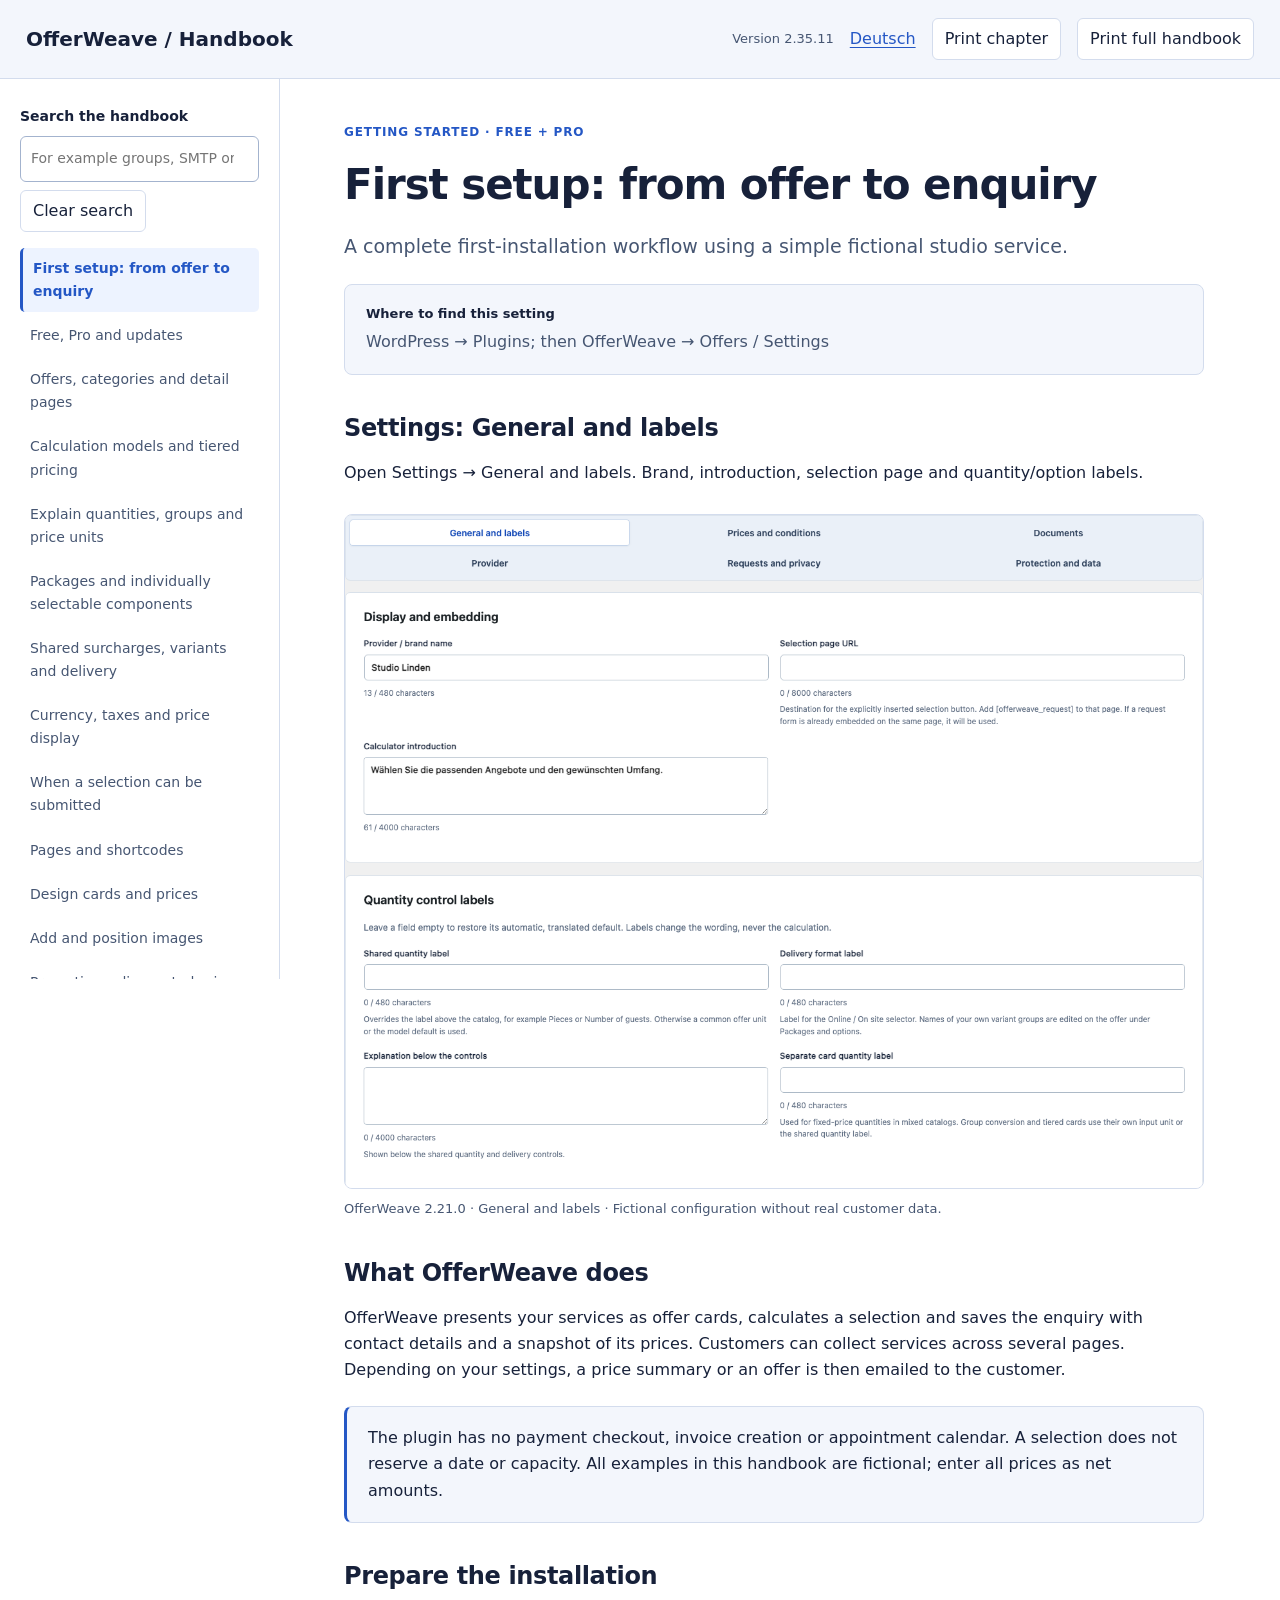
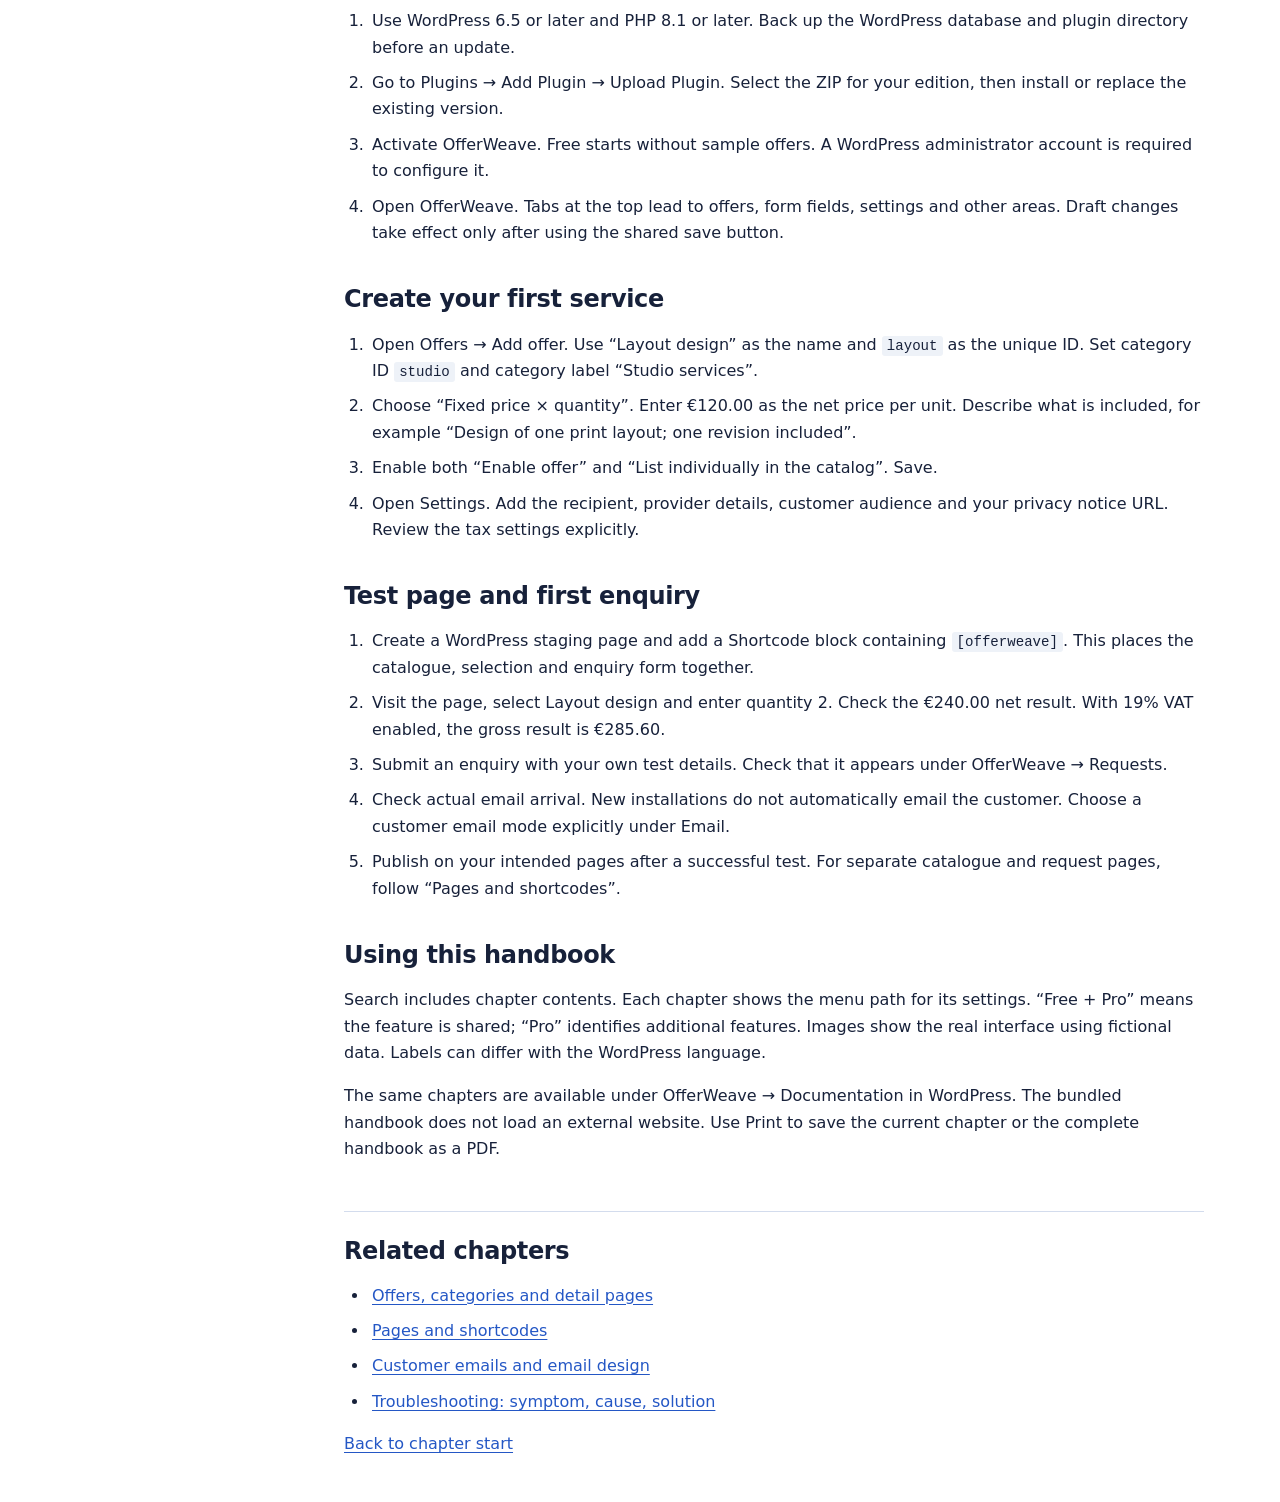
==== commit 62d81799: "Release OfferWeave Free 2.35.11 with reliable database setup checks" ====
--- a/handbook/en/index.html
+++ b/handbook/en/index.html
@@ -1,4 +1,4 @@
-<!doctype html><html lang="en"><head><meta charset="utf-8"><meta name="viewport" content="width=device-width,initial-scale=1"><meta name="robots" content="noindex,nofollow"><title>OfferWeave · Handbook</title><link rel="stylesheet" href="../manual.css?v=2.35.10"><script defer src="../manual.js?v=2.35.10"></script></head><body class="owm" data-hit-label="matching chapters"><a class="owm-skip" href="#reader">Skip to content</a><header class="owm-header"><strong>OfferWeave / Handbook</strong><span>Version 2.35.10</span><a data-language href="../de/index.html" lang="de">Deutsch</a><button data-print hidden>Print chapter</button><button data-print-all hidden>Print full handbook</button></header><div class="owm-layout"><aside class="owm-sidebar"><div data-search-area hidden><label for="manual-search">Search the handbook</label><input type="search" id="manual-search" placeholder="For example groups, SMTP or banners"><button data-clear>Clear search</button><p data-search-status role="status" aria-live="polite"></p></div><nav aria-label="Contents"><a href="#start" data-topic="start">First setup: from offer to enquiry</a><a href="#editions" data-topic="editions">Free, Pro and updates</a><a href="#offers" data-topic="offers">Offers, categories and detail pages</a><a href="#pricing" data-topic="pricing">Calculation models and tiered pricing</a><a href="#groups" data-topic="groups">Explain quantities, groups and price units</a><a href="#packages" data-topic="packages">Packages and individually selectable components</a><a href="#variants" data-topic="variants">Shared surcharges, variants and delivery</a><a href="#taxes" data-topic="taxes">Currency, taxes and price display</a><a href="#selection-rules" data-topic="selection-rules">When a selection can be submitted</a><a href="#shortcodes" data-topic="shortcodes">Pages and shortcodes</a><a href="#design" data-topic="design">Design cards and prices</a><a href="#images" data-topic="images">Add and position images</a><a href="#promotions" data-topic="promotions">Promotions, discounted prices and banners</a><a href="#forms" data-topic="forms">Forms, required fields and spam protection</a><a href="#email" data-topic="email">Customer emails and email design</a><a href="#smtp" data-topic="smtp">Set up SMTP and diagnose errors</a><a href="#requests" data-topic="requests">Review, manage and resend requests</a><a href="#legal" data-topic="legal">Document type, provider details and deadlines</a><a href="#languages" data-topic="languages">German, English and multilingual websites</a><a href="#transfer" data-topic="transfer">Import, export and site migration</a><a href="#maintenance" data-topic="maintenance">Updates, backups and retention</a><a href="#troubleshooting" data-topic="troubleshooting">Troubleshooting: symptom, cause, solution</a><a href="#reference" data-topic="reference">Settings finder and launch checklist</a></nav><p data-empty hidden>No matching chapters. Try a different search term.</p></aside><main id="reader"><noscript><p>Without JavaScript, all chapters are shown in sequence. Use your browser’s Find function.</p></noscript><article id="start" data-article tabindex="-1"><p class="owm-eyebrow">Getting started · Free + Pro</p><h1>First setup: from offer to enquiry</h1><p class="owm-lead">A complete first-installation workflow using a simple fictional studio service.</p><div class="owm-path"><strong>Where to find this setting</strong><p>WordPress → Plugins; then OfferWeave → Offers / Settings</p></div><section id="start--1"><h2>Settings: General and labels</h2><p>Open Settings → General and labels. Brand, introduction, selection page and quantity/option labels.</p><figure><a href="../images/settings-general-en.webp" target="_blank" rel="noopener" aria-label="Open full-size image: Settings navigation with the section open: General and labels"><img src="../images/settings-general-en.webp" alt="Settings navigation with the section open: General and labels" loading="lazy" width="1334" height="1046"></a><figcaption>OfferWeave 2.21.0 · General and labels · Fictional configuration without real customer data.</figcaption></figure></section><section id="start--2"><h2>What OfferWeave does</h2><p>OfferWeave presents your services as offer cards, calculates a selection and saves the enquiry with contact details and a snapshot of its prices. Customers can collect services across several pages. Depending on your settings, a price summary or an offer is then emailed to the customer.</p><aside class="owm-note">The plugin has no payment checkout, invoice creation or appointment calendar. A selection does not reserve a date or capacity. All examples in this handbook are fictional; enter all prices as net amounts.</aside></section><section id="start--3"><h2>Prepare the installation</h2><ol><li>Use WordPress 6.5 or later and PHP 8.1 or later. Back up the WordPress database and plugin directory before an update.</li><li>Go to Plugins → Add Plugin → Upload Plugin. Select the ZIP for your edition, then install or replace the existing version.</li><li>Activate OfferWeave. Free starts without sample offers. A WordPress administrator account is required to configure it.</li><li>Open OfferWeave. Tabs at the top lead to offers, form fields, settings and other areas. Draft changes take effect only after using the shared save button.</li></ol></section><section id="start--4"><h2>Create your first service</h2><ol><li>Open Offers → Add offer. Use “Layout design” as the name and <code>layout</code> as the unique ID. Set category ID <code>studio</code> and category label “Studio services”.</li><li>Choose “Fixed price × quantity”. Enter €120.00 as the net price per unit. Describe what is included, for example “Design of one print layout; one revision included”.</li><li>Enable both “Enable offer” and “List individually in the catalog”. Save.</li><li>Open Settings. Add the recipient, provider details, customer audience and your privacy notice URL. Review the tax settings explicitly.</li></ol></section><section id="start--5"><h2>Test page and first enquiry</h2><ol><li>Create a WordPress staging page and add a Shortcode block containing <code>[offerweave]</code>. This places the catalogue, selection and enquiry form together.</li><li>Visit the page, select Layout design and enter quantity 2. Check the €240.00 net result. With 19% VAT enabled, the gross result is €285.60.</li><li>Submit an enquiry with your own test details. Check that it appears under OfferWeave → Requests.</li><li>Check actual email arrival. New installations do not automatically email the customer. Choose a customer email mode explicitly under Email.</li><li>Publish on your intended pages after a successful test. For separate catalogue and request pages, follow “Pages and shortcodes”.</li></ol></section><section id="start--6"><h2>Using this handbook</h2><p>Search includes chapter contents. Each chapter shows the menu path for its settings. “Free + Pro” means the feature is shared; “Pro” identifies additional features. Images show the real interface using fictional data. Labels can differ with the WordPress language.</p><p>The same chapters are available under OfferWeave → Documentation in WordPress. The bundled handbook does not load an external website. Use Print to save the current chapter or the complete handbook as a PDF.</p></section><footer><h2>Related chapters</h2><ul><li><a href="#offers">Offers, categories and detail pages</a></li><li><a href="#shortcodes">Pages and shortcodes</a></li><li><a href="#email">Customer emails and email design</a></li><li><a href="#troubleshooting">Troubleshooting: symptom, cause, solution</a></li></ul><a href="#start">Back to chapter start</a></footer></article><article id="editions" data-article tabindex="-1"><p class="owm-eyebrow">Getting started · Free + Pro</p><h1>Free, Pro and updates</h1><p class="owm-lead">Edition features, installation and licence management.</p><div class="owm-path"><strong>Where to find this setting</strong><p>OfferWeave → Free &amp; Pro</p></div><section id="editions--1"><h2>Choose an edition</h2><div class="owm-table" tabindex="0" role="region" aria-label="Area / Free / Pro"><table><thead><tr><th scope="col">Area</th><th scope="col">Free</th><th scope="col">Pro</th></tr></thead><tbody><tr><td>Offers, categories, images and custom short-info icons</td><td>Yes</td><td>Yes</td></tr><tr><td>Fixed price × quantity, one-off or monthly</td><td>Yes</td><td>Yes</td></tr><tr><td>Catalogue, single card, detail selection and enquiry shortcodes</td><td>Yes</td><td>Yes</td></tr><tr><td>Shared or independent card inputs and field labels</td><td>Yes</td><td>Yes</td></tr><tr><td>Accent colour, card background and corner radius</td><td>Yes</td><td>Yes</td></tr><tr><td>Custom enquiry fields and spam protection</td><td>Yes</td><td>Yes</td></tr><tr><td>Manage and export enquiries; send standard emails</td><td>Yes</td><td>Yes</td></tr><tr><td>Global default currency</td><td>Yes</td><td>Yes</td></tr><tr><td>Additional currencies such as CHF, GBP, JPY and KWD</td><td>Yes</td><td>Yes</td></tr><tr><td>Taxes, net/gross display and request conditions</td><td>Yes</td><td>Yes</td></tr><tr><td>German/English and Polylang integration</td><td>Yes</td><td>Yes</td></tr><tr><td>Import and export configuration within the edition</td><td>Yes</td><td>Yes</td></tr><tr><td>Tiered pricing, groups and selection packages</td><td>No</td><td>Yes</td></tr><tr><td>Variants and delivery shared or per card</td><td>No</td><td>Yes</td></tr><tr><td>Custom surcharges and additional costs</td><td>No</td><td>Yes</td></tr><tr><td>Freely position inputs using shortcodes</td><td>No</td><td>Yes</td></tr><tr><td>Scheduled promotions and discounted prices</td><td>No</td><td>Yes</td></tr><tr><td>Place promotion banners freely with shortcodes</td><td>No</td><td>Yes</td></tr><tr><td>Full designer for cards, inputs and banners</td><td>No</td><td>Yes</td></tr><tr><td>Custom email templates and styling</td><td>No</td><td>Yes</td></tr><tr><td>Built-in SMTP delivery for OfferWeave</td><td>No</td><td>Yes</td></tr></tbody></table></div><figure><a href="../images/edition-features-en.webp" target="_blank" rel="noopener" aria-label="Open full-size image: Compare Free and Pro features inside the plugin."><img src="../images/edition-features-en.webp" alt="Compare Free and Pro features inside the plugin." loading="lazy" width="1196" height="985"></a><figcaption>OfferWeave 2.35.0 · Feature comparison in the installed Free edition.</figcaption></figure><p>Free has no two-offer limit. The shared technical maximum is 150 offers. Pro adds calculation models and design controls; a monthly offer price is not a payment or subscription collection feature.</p><p>OfferWeave is developed and published by Convati UG (haftungsbeschränkt). This company is listed as the plugin author in all three editions.</p><p>Under Design, Free provides accent colour, card background and corner radius. All supported default currencies can be selected under Settings in Free and Pro.</p><figure><a href="../images/free-design-en.webp" target="_blank" rel="noopener" aria-label="Open full-size image: The three Free basic design settings."><img src="../images/free-design-en.webp" alt="The three Free basic design settings." loading="lazy" width="1254" height="310"></a><figcaption>OfferWeave 2.35.0 · Basic design in a local WordPress installation.</figcaption></figure></section><section id="editions--2"><h2>Buy Pro from the dashboard</h2><p>Buy Pro opens the plan comparison for 1, 5 or 25 website registrations in a new tab. Annual prices for Germany are 69, 129 and 249 euros including 19% German VAT. The VAT label appears directly below each price. The note about tax adjustment to your billing country at checkout appears below the pricing cards. Choose Go to checkout for your preferred plan. Your current WordPress draft remains open.</p><figure><a href="../images/upgrade-en.webp" target="_blank" rel="noopener" aria-label="Open full-size image: OfferWeave: its own Pro plan comparison with three German VAT-inclusive prices and checkout buttons."><img src="../images/upgrade-en.webp" alt="OfferWeave: its own Pro plan comparison with three German VAT-inclusive prices and checkout buttons." loading="lazy" width="1160" height="903"></a><figcaption>OfferWeave 2.35.9: Plan comparison for 1, 5 or 25 website registrations with German VAT-inclusive prices.</figcaption></figure><p>Manage your account and existing licence under Free &amp; Pro. Clicking the purchase button does not place an order or save your configuration. After purchase, install the public Pro package and activate the licence you receive.</p></section><section id="editions--3"><h2>Install or switch editions</h2><ol><li>Back up the configuration and database. Install the appropriate ZIP using WordPress → Plugins → Add Plugin → Upload Plugin.</li><li>Deactivate any currently active OfferWeave edition under Plugins, then activate the required edition. Settings and requests are preserved. For network activation, also check individual sites.</li><li>After switching, check your catalogue, detail pages, selection and emails on a staging page.</li></ol><aside class="owm-note">Switching to Free does not convert Pro offers into fixed-price offers. Complex offers become unavailable publicly; advanced settings remain stored and protected from editing. Simple offers use their regular prices without Pro promotions and with basic styling.</aside><aside class="owm-note">Updating to 2.35.0 migrates existing settings and enquiries once to the new internal storage names. Back up the database before updating. Returning to an older plugin version requires its matching database backup.</aside></section><section id="editions--4"><h2>Licence and services</h2><p>A paid Pro licence includes official updates, downloads and support for the purchased term. Open Free &amp; Pro to view your licence status and access account and licence management.</p><p>Deactivating a licence does not automatically cancel its subscription. If payment is pending or the wrong product account is connected, check the status in your Freemius account.</p><figure><a href="../images/license-status-en.webp" target="_blank" rel="noopener" aria-label="Open full-size image: Manage licence status and account."><img src="../images/license-status-en.webp" alt="Manage licence status and account." loading="lazy" width="1074" height="1181"></a><figcaption>OfferWeave 2.25.6 · Local WordPress test with a fixture status.</figcaption></figure></section><footer><h2>Related chapters</h2><ul><li><a href="#start">First setup: from offer to enquiry</a></li><li><a href="#maintenance">Updates, backups and retention</a></li><li><a href="#transfer">Import, export and site migration</a></li></ul><a href="#editions">Back to chapter start</a></footer></article><article id="offers" data-article tabindex="-1"><p class="owm-eyebrow">Build your catalogue · Free + Pro</p><h1>Offers, categories and detail pages</h1><p class="owm-lead">The basic card fields and the difference between enabled and individually visible.</p><div class="owm-path"><strong>Where to find this setting</strong><p>OfferWeave → Offers → choose an offer → four areas</p></div><section id="offers--1"><h2>Find an offer</h2><p>Search, role, status and category filters stay at the top of the offer sidebar. Only the matching offer entries below them scroll. The result count, Reset filters and Add offer remain outside the result list. Switching offers preserves filters, the open draft and list position. Changing a filter starts at the top of the results. An open draft stays open even when it no longer matches the filter.</p><figure><a href="../images/offers-en.webp" target="_blank" rel="noopener" aria-label="Open full-size image: Offer editor with stationary search filters and an independently scrolling result list."><img src="../images/offers-en.webp" alt="Offer editor with stationary search filters and an independently scrolling result list." loading="lazy" width="1334" height="950"></a><figcaption>OfferWeave 2.20.1 · Search and filters at the top, scrollable offers below.</figcaption></figure><p>Scroll the results with the mouse wheel or touch. Tab reaches the result region and its offer buttons; Page Up/Down scrolls the focused list. On narrow or short screens the sidebar stays in the normal page flow while the results still scroll independently.</p></section><section id="offers--2"><h2>Four areas instead of one long form</h2><ol><li>Content and appearance: name, description, card text, price unit and image.</li><li>Price and quantity: pricing model, price, quantity rules, unit labels and draft preview.</li><li>Packages and options: included content, separate component prices for assembled packages, variants and travel costs.</li><li>Publication: unique ID, category, visibility, detail address and shortcodes.</li></ol></section><section id="offers--3"><h2>Key facts with your own icons</h2><p>Under Offers → Content and appearance → Key facts, add up to four entries with your own image files. Each row has a text field, a small image preview and “Choose / upload”. There is no predefined icon list. New rows start without an icon and display only the text. Also available in Free.</p><p>Key facts automatically spread across the available inner card width. Each icon and label remain one group. Existing padding and minimum gaps are preserved. When space is limited, whole groups move to a new line; long text can wrap within its group. A single item stays left-aligned. This applies to all card layouts and the preview without an extra setting.</p><figure><a href="../images/fact-spacing-en.webp" target="_blank" rel="noopener" aria-label="Open full-size image: Offer card with three key facts distributed across its inner width, each icon paired with its label."><img src="../images/fact-spacing-en.webp" alt="Offer card with three key facts distributed across its inner width, each icon paired with its label." loading="lazy" width="628" height="590"></a><figcaption>OfferWeave 2.29.1: Even space between key-fact groups, preserving card padding.</figcaption></figure><figure><a href="../images/fact-icons-en.webp" target="_blank" rel="noopener" aria-label="Open full-size image: Evenly aligned key facts with a small remove cross above each assigned icon preview."><img src="../images/fact-icons-en.webp" alt="Evenly aligned key facts with a small remove cross above each assigned icon preview." loading="lazy" width="946" height="734"></a><figcaption>OfferWeave 2.16.2: Labels above; text field, preview and buttons share one line. The small × above the icon removes only the image.</figcaption></figure><ol><li>Click “Add key fact” and enter text. Each row allows up to 480 characters; short facts are easier to read.</li><li>“Choose / upload” opens the WordPress media library. Use “Upload files” to add your own image or “Media Library” to select an existing image. Confirm with “Use this icon”.</li><li>The small × directly above the icon preview clears only the image assignment (tooltip “Remove icon”). The file stays in the media library. The arrows on the right move text, icon and translations together; the right-hand × beside the arrows removes the entire key fact.</li><li>Save to publish changes. The same own icons appear in all card layouts and the designer preview. Duplicating an offer keeps its assignments.</li></ol><p>Use small, preferably square PNG, WebP, JPEG, GIF or AVIF files; transparent PNGs work well for isolated icons. Display preserves their proportions. SVGs from the media library are also supported; new SVG uploads must be enabled in WordPress. Icons next to their text are treated as decorative for screen readers.</p><p>Export/import keeps image addresses, not image files or media IDs from another installation. Icons remain visible while their original addresses are reachable. For a complete move, transfer the files to the target site’s media library and assign them there. A missing image can be selected again or removed.</p><p>Version 2.16.1 removes the previous predefined key-fact symbols. Text and order remain intact; select your own image files for any desired icons. Other card symbols are unchanged.</p></section><section id="offers--4"><h2>Create and save</h2><p>Add offer provides starting points. A single offer starts with fixed price × quantity; the two package presets are available in Pro. Then adjust the existing rules. Cancel creates nothing. Switching areas never saves: use the save button to apply your configuration.</p><aside class="owm-note">The role describes composition. The pricing model describes how the price is calculated. A module is not a separate offer type. An included single offer keeps its own calculation.</aside></section><section id="offers--5"><h2>Catalog and detail page</h2><p>Under Publication enable the catalog card and add a detail URL if needed. Place <code>[offerweave_add id=&quot;layout&quot;]</code> on the detail page. IDs do not depend on list order. Use <code>[offerweave_catalog category=&quot;studio&quot;]</code> for a catalog and <code>[offerweave_selection]</code> separately for the selection.</p></section><section id="offers--6"><h2>Yellow notice for mixed categories</h2><p>A category can still contain different calculation models. A yellow notice appears at the top of the offer editor when active offers with their own catalog cards use different models. It does not prevent saving or change prices.</p><p>Open “Review offers and price rules”. Each model lists its affected offers. Click an offer to open its price rule directly. Inactive offers and components without their own catalog cards are excluded. The notice already responds to changes in the draft.</p><figure><a href="../images/category-models-en.webp" target="_blank" rel="noopener" aria-label="Open full-size image: Yellow notice in the offer editor with separate lists for fixed price times quantity and group conversion."><img src="../images/category-models-en.webp" alt="Yellow notice in the offer editor with separate lists for fixed price times quantity and group conversion." loading="lazy" width="1034" height="556"></a><figcaption>OfferWeave 2.22.2 · real local interface with fictional studio services: review price rules without blocking saving.</figcaption></figure><p>For a consistent shared quantity, use suitable matching models within a category. Delivery format is shared even with mixed models. Review each offer under Price and quantity and configure its own group size or tiers. Categories do not share a price rule: changing a model never automatically changes other offers or package components.</p><p>Alternatively, choose “Independently on each offer card” under Settings → General and labels. Each card then owns its quantity and delivery choices and the shared block disappears, even with identical pricing models.</p></section><section id="offers--7"><h2>Notices and confirmations</h2><p>OfferWeave displays its notices and confirmations in its own dialog windows. Read a notice and dismiss it with Understood, the close button or Escape. Cancel, close or Escape leave a confirmation without making a change. Only the labelled action button performs the action.</p><figure><a href="../images/dialog-warning-en.webp" target="_blank" rel="noopener" aria-label="Open full-size image: OfferWeave warning when changing the price model of a package with assigned components."><img src="../images/dialog-warning-en.webp" alt="OfferWeave warning when changing the price model of a package with assigned components." loading="lazy" width="1420" height="1050"></a><figcaption>OfferWeave 2.35.4 · The previous model and package assignments remain intact.</figcaption></figure><p>If a package has assigned components, explicitly remove those assignments under Packages and options before changing to a price model without components. Closing the notice does not remove any assignments.</p><figure><a href="../images/dialog-confirm-en.webp" target="_blank" rel="noopener" aria-label="Open full-size image: Offer removal confirmation with Cancel and Remove offer buttons."><img src="../images/dialog-confirm-en.webp" alt="Offer removal confirmation with Cancel and Remove offer buttons." loading="lazy" width="1420" height="1050"></a><figcaption>OfferWeave 2.35.4 · Cancel receives initial focus; removal requires confirmation.</figcaption></figure><p>Reloading, closing or leaving a page with unsaved changes can still show a browser warning. The browser controls its wording and appearance. This protection against data loss remains in place.</p></section><section id="offers--8"><h2>Resolve a missing selection package in Pro</h2><p>An older saved assignment may refer to a selection package that no longer exists. Pro displays its ID under Offers → select the offer → Price and quantity → Calculation and input. Displaying the notice does not change any data.</p><figure><a href="../images/offer-missing-parent-en.webp" target="_blank" rel="noopener" aria-label="Open full-size image: Pro shows the ID of a missing selection package and the Configure independently button."><img src="../images/offer-missing-parent-en.webp" alt="Pro shows the ID of a missing selection package and the Configure independently button." loading="lazy" width="934" height="485"></a><figcaption>OfferWeave 2.35.5 · Actual Pro interface with a fictional studio service.</figcaption></figure><ol><li>Check the displayed package ID and this offer’s own prices, group sizes and options.</li><li>Click Configure independently if the offer should use its existing settings. Only the reference to the missing package is removed; prices and variants are preserved.</li><li>Check the price calculation and click Save changes. Any remaining invalid assignments are still reported when saving.</li></ol><aside class="owm-note">Normal editing of Free offers remains available in Free; saved Pro data is preserved. Switching editions does not silently remove a missing Pro assignment. You can explicitly correct it when you next use Pro.</aside></section><footer><h2>Related chapters</h2><ul><li><a href="#pricing">Calculation models and tiered pricing</a></li><li><a href="#groups">Explain quantities, groups and price units</a></li><li><a href="#images">Add and position images</a></li><li><a href="#shortcodes">Pages and shortcodes</a></li></ul><a href="#offers">Back to chapter start</a></footer></article><article id="pricing" data-article tabindex="-1"><p class="owm-eyebrow">Calculate prices · Pro</p><h1>Calculation models and tiered pricing</h1><p class="owm-lead">Choose the right model and verify its formula with concrete numbers. Fixed prices are also available in Free.</p><div class="owm-path"><strong>Where to find this setting</strong><p>OfferWeave → Offers → Price and quantity</p></div><section id="pricing--1"><h2>Choose the model</h2><p>Fixed price × quantity multiplies the base price by the number of units. Group calculation divides the total input quantity by group size and rounds up. Tiered pricing selects the base price for the quantity and charges additional units within the configured bands. Assembled packages add only their own stored component prices, then apply the package quantity or group basis.</p></section><section id="pricing--2"><h2>Set up tiers</h2><p>Limits must increase across tiers and surcharge bands. Print example: up to 100 copies costs €600; up to 200 each additional copy costs €3. Thus 150 copies cost €750 net. Monthly offers use monthly amounts. Above the automatic calculation limit the price remains open.</p><figure><a href="../images/tiers-en.webp" target="_blank" rel="noopener" aria-label="Open full-size image: Price tiers with base price and surcharge band."><img src="../images/tiers-en.webp" alt="Price tiers with base price and surcharge band." loading="lazy" width="1034" height="571"></a><figcaption>Price tiers with base price and surcharge band.</figcaption></figure></section><section id="pricing--3"><h2>Calculate the draft</h2><ol><li>Go to Test the calculation under Price and quantity. It uses your unsaved settings.</li><li>Choose quantity and, where applicable, contents, variants and travel inputs. Calculate draft uses the same calculation as the customer area.</li><li>Test a normal quantity, the last quantity in a group/tier and the first above it. With 20 units per group, 21 units produce two groups.</li><li>Review net, tax, gross, terms and outstanding costs. Eligibility messages concern this item; further items may make the request eligible.</li></ol><figure><a href="../images/price-preview-en.webp" target="_blank" rel="noopener" aria-label="Open full-size image: Draft price preview with two calculated groups."><img src="../images/price-preview-en.webp" alt="Draft price preview with two calculated groups." loading="lazy" width="1034" height="619"></a><figcaption>Draft price preview with two calculated groups.</figcaption></figure><aside class="owm-note">Preview creates no request and sends no email. Changing an input clears the stale result. Invalid configurations must be corrected before calculation.</aside></section><section id="pricing--4"><h2>Quantities in matching and mixed categories</h2><p>When all visible offers use the same calculation model, the shared quantity remains above the cards. When fixed price times quantity, group conversion or tiered pricing are mixed, every card has its own quantity before its price. Delivery format remains a shared selector above the cards. It applies to all offers with a delivery rule; quantities stay independent. Additional custom variants remain inside their respective card.</p><p>Example: a studio session costs €200 per group of up to 10 guests, with no discount for further groups. Enter 30 guests in its card: the price is €600. A layout service costing €120 per template starts at quantity 1. Set its card quantity to 2: it costs €240 while the studio session stays at €600.</p><figure><a href="../images/mixed-catalog-en.webp" target="_blank" rel="noopener" aria-label="Open full-size image: Mixed catalog: shared delivery format above the cards, with template quantity and guest count inside their respective offer cards."><img src="../images/mixed-catalog-en.webp" alt="Mixed catalog: shared delivery format above the cards, with template quantity and guest count inside their respective offer cards." loading="lazy" width="1340" height="786"></a><figcaption>OfferWeave 2.26.2 · actual catalog calculation: 30 guests and 2 print templates; prices and quantities remain independent.Local quantity fields sit compactly below their respective prices.</figcaption></figure><p>Fixed-price cards start at quantity 1. Group and tiered offers use their own default quantity and input unit. An invalid card quantity blocks only that offer. Adding it preserves its quantity, options and any travel details. Package and component rules stay independent. The yellow notice remains only in the administrator’s Offers area.</p><p>A shared “On site” choice uses each offer’s own surcharges and variants. If an offer has several variants for the same format, choose its additional delivery variant on that card. Unavailable offers cannot be added for that format. Travel details stay on each card; changing the shared format later does not alter items already added to the selection.</p></section><section id="pricing--5"><h2>Contract terms, totals and custom price notes</h2><p>For monthly offers, open Offers → Price and quantity → Billing. Turn off “Show total cost for the contract term” to keep only the monthly price and contract term on the card. This applies to category and single cards, the design preview and [offerweave_add]. Available in Free and Pro.</p><figure><a href="../images/term-display-en.webp" target="_blank" rel="noopener" aria-label="Open full-size image: Monthly offer billing with custom contract text and term totals turned off"><img src="../images/term-display-en.webp" alt="Monthly offer billing with custom contract text and term totals turned off" loading="lazy" width="974" height="527"></a><figcaption>OfferWeave 2.30.0: Configure contract text and term totals per offer.</figcaption></figure><p>The automatic term text comes from the contract duration. Replace it using “Contract term text”, for example “Minimum term: {months} months”. {months} inserts the current duration automatically. Leave the field empty to restore the default text.</p><p>The term total combines the calculated monthly amount multiplied by the contract duration with the default suffix “for the entire term”. Customize the suffix using “Text after the term total”. The amount is still calculated and updates with quantities, options and promotions. Hiding the total or switching to one-time billing preserves your texts.</p><p>Other accompanying text comes from Offers → Content and appearance → Additional price note. Edit or remove your note about a one-time project there. An empty field shows no additional note.</p><p>These settings affect the display before selection. Contract duration, calculation, the complete request summary and emails stay unchanged. The tax label remains immediately below the price. Custom texts are available in the existing translation editor.</p></section><footer><h2>Related chapters</h2><ul><li><a href="#groups">Explain quantities, groups and price units</a></li><li><a href="#packages">Packages and individually selectable components</a></li><li><a href="#variants">Shared surcharges, variants and delivery</a></li><li><a href="#taxes">Currency, taxes and price display</a></li></ul><a href="#pricing">Back to chapter start</a></footer></article><article id="groups" data-article tabindex="-1"><p class="owm-eyebrow">Calculate prices · Pro</p><h1>Explain quantities, groups and price units</h1><p class="owm-lead">Convert a total quantity into groups and show the rule clearly on every card.</p><div class="owm-path"><strong>Where to find this setting</strong><p>OfferWeave → Offers → Price and quantity → Groups / Unit labels</p></div><section id="groups--1"><h2>Separate input and billing</h2><p>The customer enters the total quantity, such as 25 people. With 20 people per group, the offer calculates two groups. The price unit on the card is only a label; it does not enable group calculation.</p></section><section id="groups--2"><h2>Configure groups</h2><p>Select the individual offer or package. Under Price and quantity choose group calculation, enter base price and units per group, then set the discount for additional identical groups. Example: €300 for the first group with 20% off additional groups gives €540 net for two groups. This offer’s variants and travel costs are applied using their own rules.</p><figure><a href="../images/groups-en.webp" target="_blank" rel="noopener" aria-label="Open full-size image: Own group size and price rule for the selected offer."><img src="../images/groups-en.webp" alt="Own group size and price rule for the selected offer." loading="lazy" width="1034" height="439"></a><figcaption>Own group size and price rule for the selected offer.</figcaption></figure></section><section id="groups--3"><h2>Use your own terminology</h2><p>Open Unit labels under Price and quantity. Enter singular and plural names for the input and, for groups, the billing unit: for example image/images and batch/batches. Empty fields retain default terms. Labels can be translated and never change quantities or price rules.</p><figure><a href="../images/units-en.webp" target="_blank" rel="noopener" aria-label="Open full-size image: Optional custom names for input and grouping units."><img src="../images/units-en.webp" alt="Optional custom names for input and grouping units." loading="lazy" width="1034" height="399"></a><figcaption>Optional custom names for input and grouping units.</figcaption></figure></section><section id="groups--4"><h2>Explain the card unit</h2><p>Under Content and presentation, enable “Explain the price unit”. With no custom text, grouped offers show their actual conversion and tiered prices show their calculated scope. Fixed price × quantity does not repeat the quantity in an extra explanation; the input already shows it. Custom text can contain <code>{participants}</code>, <code>{groups}</code>, <code>{group_size}</code> and <code>{quantity}</code>, for example “Each box contains 12 bottles”. Tokens stay unchanged when you rename visible units. Each single offer and package uses its own settings.</p><figure><a href="../images/unit-explanation-en.webp" target="_blank" rel="noopener" aria-label="Open full-size image: Settings for the price unit and optional explanatory text."><img src="../images/unit-explanation-en.webp" alt="Settings for the price unit and optional explanatory text." loading="lazy" width="399" height="464"></a><figcaption>OfferWeave 2.15.2: An empty explanation does not create a duplicate quantity line for fixed-price offers. Custom explanations remain available.</figcaption></figure></section><section id="groups--5"><h2>Change control labels centrally</h2><p>Open Settings → General and labels → Quantity control labels to find four text fields. These settings are also available in Free; group conversion, tiered pricing and custom variants require Pro.</p><div class="owm-table" tabindex="0" role="region" aria-label="Field / Effect"><table><thead><tr><th scope="col">Field</th><th scope="col">Effect</th></tr></thead><tbody><tr><td>Shared quantity label</td><td>Overrides the label of the number input above the catalog, for example “Pieces”, “Number of guests” or “Number of participants”.</td></tr><tr><td>Delivery format label</td><td>Overrides “Delivery format” on the built-in Online / On site selector, for example “Session type”. Custom variant groups retain their own configured names.</td></tr><tr><td>Explanation below the controls</td><td>Appears below the shared controls. Explain what the input counts.</td></tr><tr><td>Separate card quantity label</td><td>Used on fixed-price cards in mixed views. An offer’s own input unit is appended in parentheses.</td></tr></tbody></table></div><figure><a href="../images/control-labels-en.webp" target="_blank" rel="noopener" aria-label="Open full-size image: Settings section with four editable labels for quantity, delivery format and explanatory text."><img src="../images/control-labels-en.webp" alt="Settings section with four editable labels for quantity, delivery format and explanatory text." loading="lazy" width="1334" height="488"></a><figcaption>OfferWeave 2.22.2 · labels for a fictional studio. Empty fields automatically restore default text.</figcaption></figure><p>Shared input uses your global label or the common input unit. On local group and tiered cards, the offer’s own input unit takes precedence, falling back to the shared label or model default. Fixed-price cards use the separate card label with their unit. Shared help text is not copied into every card. Editing a selected line still uses that offer’s own unit.</p><p>To use other terms in group conversion and explanations, continue to configure input and group units directly on the offer under Price and quantity. A changed label does not change the calculation: “Pieces” is just text. Empty a global field and save to restore its translated default. Translate custom text in Languages; import and export include these settings.</p></section><footer><h2>Related chapters</h2><ul><li><a href="#pricing">Calculation models and tiered pricing</a></li><li><a href="#packages">Packages and individually selectable components</a></li><li><a href="#selection-rules">When a selection can be submitted</a></li></ul><a href="#groups">Back to chapter start</a></footer></article><article id="packages" data-article tabindex="-1"><p class="owm-eyebrow">Build your catalogue · Pro</p><h1>Packages and individually selectable components</h1><p class="owm-lead">Build fixed packages and custom combinations without charging groups or extras twice.</p><div class="owm-path"><strong>Where to find this setting</strong><p>OfferWeave → Offers → Packages and options</p></div><section id="packages--1"><h2>Single offers and packages stay separate</h2><p>A package uses its own price, quantity, group size, variants and taxes. Settings on an included single offer do not change this calculation. A single booking exclusively uses the single offer’s settings. Changes to package prices or quantities never flow back.</p></section><section id="packages--2"><h2>Fixed package</h2><ol><li>Create a package with included offers. Set its full package price and group rule under Price and quantity.</li><li>Under Packages and options select included content. Search helps with larger catalogs.</li><li>The assignment describes included content. Individual prices are not charged again. A component’s own model, group size or billing period does not override the package.</li></ol></section><section id="packages--3"><h2>Assembled package</h2><ol><li>Choose an assembled package and its quantity or group calculation basis.</li><li>Assign contents. New editor assignments start at €0: explicitly enter the Price inside this package for each selected component.</li><li>These component prices belong to the package. Later single-price changes are not synchronized. The same content may have different prices in different packages.</li><li>Minimum count controls the number of distinct contents. Minimum price raises a low package base price. The global request condition only blocks submission; it does not increase a price.</li></ol><figure><a href="../images/packages-en.webp" target="_blank" rel="noopener" aria-label="Open full-size image: Separately stored component prices inside one package."><img src="../images/packages-en.webp" alt="Separately stored component prices inside one package." loading="lazy" width="1034" height="566"></a><figcaption>Separately stored component prices inside one package.</figcaption></figure></section><section id="packages--4"><h2>Updating older versions</h2><p>Version 2.13 removes the former shared calculation link. Historical linked fixed-price cards receive their last effective quantity rules once as independent settings; already configured group offers retain their own values. Previously dynamic component prices are stored once inside each package. Thereafter no live price inheritance remains. Related request conditions continue to cover detached single offers.</p><aside class="owm-note">Back up before updating. Then check single and package bookings with typical quantities, surcharges and taxes. Existing requests retain their saved calculations. Nested packages and self-references remain unsupported.</aside></section><footer><h2>Related chapters</h2><ul><li><a href="#groups">Explain quantities, groups and price units</a></li><li><a href="#variants">Shared surcharges, variants and delivery</a></li><li><a href="#selection-rules">When a selection can be submitted</a></li><li><a href="#shortcodes">Pages and shortcodes</a></li></ul><a href="#packages">Back to chapter start</a></footer></article><article id="variants" data-article tabindex="-1"><p class="owm-eyebrow">Calculate prices · Pro</p><h1>Shared surcharges, variants and delivery</h1><p class="owm-lead">Maintain named surcharges centrally, assign them to offers and optionally link them to variants.</p><div class="owm-path"><strong>Where to find this setting</strong><p>OfferWeave → Surcharges / Offers → Price and quantity / Packages and options</p></div><section id="variants--1"><h2>Maintain your own surcharges centrally</h2><ol><li>Open Surcharges and choose Add surcharge. Enter a clear name such as Setup, Express processing or Materials.</li><li>Choose a flat amount, an amount per offer unit, participant or group, a percentage, or an additional customer-entered quantity. Enter the amount in your global currency.</li><li>For an additional quantity, define its unit and default. Quantities allow two decimal places, such as 1.25 hours. The amount is the price per such unit.</li><li>Save the configuration. A surcharge is only calculated once assigned to an offer. Central price changes affect every assigned offer after saving.</li></ol><figure><a href="../images/surcharges-en.webp" target="_blank" rel="noopener" aria-label="Open full-size image: Central surcharge library with setup fee and additional working hours"><img src="../images/surcharges-en.webp" alt="Central surcharge library with setup fee and additional working hours" loading="lazy" width="1274" height="1204"></a><figcaption>Use your own names and calculation rules instead of fixed industry terms.</figcaption></figure></section><section id="variants--2"><h2>Assign to offers and set conditions</h2><ol><li>Open the offer under Price and quantity and locate Assigned surcharges.</li><li>Select a compatible central surcharge and choose Assign surcharge. Incompatible calculation bases are not offered.</li><li>Choose Always, On site only, or a specific variant option. A variant condition needs an existing enabled option group and option.</li><li>Save and check the card and selection. Applicable amounts are included in the total and explained by name. Additional quantities appear only when their condition applies.</li></ol><p>Use the × next to a surcharge name to remove only its assignment to this offer. Manage surcharges opens the central library. When no further matching surcharges are available, a text notice replaces the empty selector. Fields stack on narrow panels.</p><figure><a href="../images/surcharge-assignments-en.webp" target="_blank" rel="noopener" aria-label="Open full-size image: Setup applies always; additional work applies only to the Express option"><img src="../images/surcharge-assignments-en.webp" alt="Setup applies always; additional work applies only to the Express option" loading="lazy" width="974" height="523"></a><figcaption>One central definition can serve several offers with different conditions.</figcaption></figure><p>Surcharges apply per selected offer line and follow its billing period and tax rate. Percentages use the service base after quantity rules and before promotions. Surcharges are not discounted and do not compound. Packages apply their own surcharges; component surcharges are not added again.</p><p>Enable or disable a surcharge centrally. Remove all offer assignments before deleting it. Existing requests and their emails retain the saved names, quantities and amounts. Existing on-site and travel rules remain unchanged; do not assign the same costs again as a new surcharge. Central surcharge management is included in Pro.</p></section><section id="variants--3"><h2>Build variants</h2><ol><li>Enable variants on the offer. For linked components, edit their shared selection package.</li><li>Add an option group with an ID and title, such as <code>delivery</code> / “Delivery”.</li><li>Create options such as “At the studio” and “At your location”. Assign stable IDs and enter each net surcharge.</li><li>Choose whether selection is required and which option is the default. Optional groups also allow no selection.</li><li>Add further groups such as Standard or Express processing. Customers select exactly one option per group; several groups can be combined.</li></ol><figure><a href="../images/variants-en.webp" target="_blank" rel="noopener" aria-label="Open full-size image: Variant editor with a fictional option group and price extras"><img src="../images/variants-en.webp" alt="Variant editor with a fictional option group and price extras" loading="lazy" width="1034" height="960"></a><figcaption>Name option groups to suit your own service.</figcaption></figure><p>The selector shows only the configured option name, such as “At the studio” or “At your location”. Amounts, percentages, calculation bases and “No surcharge” are not appended automatically. The selected surcharge remains included and explained in the card price. Optional groups still offer “No selection”.</p><figure><a href="../images/variant-options-en.webp" target="_blank" rel="noopener" aria-label="Open full-size image: Photo session with a concise option name and the surcharge shown in the card price."><img src="../images/variant-options-en.webp" alt="Photo session with a concise option name and the surcharge shown in the card price." loading="lazy" width="420" height="682"></a><figcaption>OfferWeave 2.26.3: Only the option name appears in the selector; price details remain on the card.</figcaption></figure></section><section id="variants--4"><h2>Choose the surcharge basis</h2><div class="owm-table" tabindex="0" role="region" aria-label="Basis / Effect"><table><thead><tr><th scope="col">Basis</th><th scope="col">Effect</th></tr></thead><tbody><tr><td>Per item</td><td>Once for the offer line</td></tr><tr><td>Per quantity</td><td>Multiplied by the quantity in a quantity-based model</td></tr><tr><td>Per participant</td><td>Multiplied by the total input quantity</td></tr><tr><td>Per group</td><td>Multiplied by the calculated groups</td></tr><tr><td>Percentage</td><td>Percentage of the calculated service base, excluding other extras</td></tr></tbody></table></div><p>Example: €300 base price, 10% Express and €20 packaging per item produce €350 net. The percentage is not also charged on packaging. For monthly offers, variants apply to the monthly amount. Negative surcharges are not supported; use promotions for discounts.</p></section><section id="variants--5"><h2>Delivery and travel costs</h2><p>A group marked as delivery can link options to the configured travel rules. When an on-site surcharge is represented by a variant, the older delivery surcharge is not charged twice. Still check travel costs separately: unresolved travel costs must remain visibly open.</p><aside class="owm-note">Linked components use the shared package variants. Maintain a shared extra there once. Promotion discounts affect the eligible service amount; variants and travel/on-site extras are not discounted.</aside><p>Change “Delivery format” centrally under Settings → General and labels → Quantity control labels. Edit the title of a custom variant group directly on its offer.</p></section><section id="variants--6"><h2>Test and maintain</h2><ul><li>Every required group needs a valid selection. Also test an optional group with no option selected.</li><li>Check quantity 1 and multiple units or groups, including totals in the selection and email.</li><li>Remove IDs deliberately. Customers must reselect if an older browser selection refers to an option that has been removed.</li><li>Technical limit: up to 20 groups with 100 options each. Keep the visible selection as short as practical.</li></ul></section><footer><h2>Related chapters</h2><ul><li><a href="#pricing">Calculation models and tiered pricing</a></li><li><a href="#groups">Explain quantities, groups and price units</a></li><li><a href="#promotions">Promotions, discounted prices and banners</a></li></ul><a href="#variants">Back to chapter start</a></footer></article><article id="taxes" data-article tabindex="-1"><p class="owm-eyebrow">Calculate prices · Free + Pro</p><h1>Currency, taxes and price display</h1><p class="owm-lead">Set the global currency, tax rates and net/gross display for cards, selections and emails.</p><div class="owm-path"><strong>Where to find this setting</strong><p>OfferWeave → Settings → Prices and conditions → Currency / VAT and price display</p></div><section id="taxes--1"><h2>Settings: Prices and conditions</h2><p>Open Settings → Prices and conditions to choose the default currency and configure VAT, net/gross display and request conditions. All supported currencies are selectable in Free and Pro. Tax settings are included in both editions.</p><figure><a href="../images/currency-en.webp" target="_blank" rel="noopener" aria-label="Open full-size image: USD default currency and tax settings under Prices and conditions"><img src="../images/currency-en.webp" alt="USD default currency and tax settings under Prices and conditions" loading="lazy" width="1274" height="1206"></a><figcaption>OfferWeave 2.32.0 · Set the default currency and tax rate globally.</figcaption></figure><p>Every offer card groups the price with its unit. The VAT label sits immediately below, before participant counts, group explanations and other notes. This also applies to promotional prices, variants and the design preview. The net/gross setting still determines the VAT label.</p><figure><a href="../images/price-tax-label-en.webp" target="_blank" rel="noopener" aria-label="Open full-size image: VAT label immediately below the price, before the group explanation"><img src="../images/price-tax-label-en.webp" alt="VAT label immediately below the price, before the group explanation" loading="lazy" width="420" height="684"></a><figcaption>OfferWeave 2.26.2: Price and VAT label stay together.</figcaption></figure></section><section id="taxes--2"><h2>Change the default currency</h2><ol><li>Under Currency → Default currency, choose the ISO code and name, such as EUR, USD, CHF, GBP or JPY. New and existing installations default to EUR.</li><li>Save the change. The symbol and decimal places apply to offer prices, variants, fixed discounts, minimum values, travel costs, previews, new requests and emails.</li><li>Review your prices and manually written currency references. Numerical amounts are preserved: 100 EUR becomes 100 USD. No exchange-rate conversion is performed.</li></ol><p>Decimal places follow the currency: for example, two for EUR, none for JPY and three for KWD. If an existing amount cannot be represented exactly or exceeds the input limit, the currency remains unchanged. Adjust that amount first. Tax and discount percentages do not change.</p><aside class="owm-note">One default currency applies to the entire provider catalog. Mixed currencies per card and automatic exchange rates are not included. Saved requests and regenerated emails retain their original currency; legacy requests without a currency field remain EUR. OfferWeave license prices in EUR are independent of this setting. The following price examples use EUR.</aside></section><section id="taxes--3"><h2>Always enter source prices as net amounts</h2><p>Base prices, variants, travel costs and fixed promotion discounts are maintained as net values. The display setting determines whether cards emphasise net or gross prices. Switching the display does not change stored base prices. Selection totals and email quote blocks break down tax and the total amount.</p><ol><li>Enable taxes under Settings and enter a default rate, such as 19%.</li><li>Choose the preferred net or gross display and check the configured customer audience.</li><li>For a different rate, open the individual offer. An empty tax field inherits the default; an explicit 0% means zero tax.</li><li>Check cards, detail selection and a saved test request. B2C or mixed audiences require complete tax settings and emphasise gross pricing accordingly.</li></ol><figure><a href="../images/taxes-en.webp" target="_blank" rel="noopener" aria-label="Open full-size image: Tax settings with a default rate and price display"><img src="../images/taxes-en.webp" alt="Tax settings with a default rate and price display" loading="lazy" width="1334" height="388"></a><figcaption>Entered source prices remain net regardless of the display setting.</figcaption></figure></section><section id="taxes--4"><h2>Example and rounding</h2><p>Two print layouts at €120 produce €240 net. At 19%, tax is €45.60 and gross is €285.60. Discounts are applied before tax. Tax is rounded to the selected currency’s smallest unit per line and billing period; totals add these rounded values. For monthly services, the rounded monthly value is summed over the term.</p><p>A package is one line with its own tax rate. Different component rates are not applied separately within that package. Variants and ancillary costs on that line also use its rate.</p></section><section id="taxes--5"><h2>Important limits</h2><ul><li>Open prices and travel costs are not zero prices. Check the incomplete-total notice.</li><li>OfferWeave does not determine tax from customer country, VAT ID or reverse-charge validation.</li><li>This setting is not an invoicing system and does not determine your tax treatment.</li><li>Earlier requests retain their saved amounts and rates; later changes affect new calculations.</li></ul></section><footer><h2>Related chapters</h2><ul><li><a href="#pricing">Calculation models and tiered pricing</a></li><li><a href="#legal">Document type, provider details and deadlines</a></li><li><a href="#requests">Review, manage and resend requests</a></li></ul><a href="#taxes">Back to chapter start</a></footer></article><article id="selection-rules" data-article tabindex="-1"><p class="owm-eyebrow">Calculate prices · Free + Pro</p><h1>When a selection can be submitted</h1><p class="owm-lead">Combine minimum value and distinct-offer count without changing prices.</p><div class="owm-path"><strong>Where to find this setting</strong><p>OfferWeave → Settings → Prices and conditions → Request conditions</p></div><section id="selection-rules--1"><h2>Configure a condition</h2><ol><li>Enable request conditions. Choose whether they apply to every selection or are triggered by specified offers.</li><li>Enter a minimum net value and/or minimum number of distinct offers. Zero disables that individual condition.</li><li>Choose “All conditions” for AND or “At least one” for OR.</li><li>Review the automatically generated customer notice. Save and test both an invalid and a valid selection.</li></ol><figure><a href="../images/conditions-en.webp" target="_blank" rel="noopener" aria-label="Open full-size image: Request conditions with a minimum net value and scope"><img src="../images/conditions-en.webp" alt="Request conditions with a minimum net value and scope" loading="lazy" width="1334" height="404"></a><figcaption>A request threshold only blocks submission; it does not increase an offer price.</figcaption></figure></section><section id="selection-rules--2"><h2>Worked examples</h2><div class="owm-table" tabindex="0" role="region" aria-label="Goal / Setting / Result"><table><thead><tr><th scope="col">Goal</th><th scope="col">Setting</th><th scope="col">Result</th></tr></thead><tbody><tr><td>At least €349 regardless of count</td><td>Minimum €349, count 0</td><td>A single €349 offer qualifies</td></tr><tr><td>At least two distinct offers</td><td>Minimum 0, count 2</td><td>Twice the quantity of the same offer is not enough</td></tr><tr><td>At least €349 and two offers</td><td>€349, count 2, all conditions</td><td>Both requirements must be met</td></tr><tr><td>€349 or two offers</td><td>€349, count 2, at least one</td><td>Either requirement qualifies</td></tr></tbody></table></div><p>“At least €349” includes exactly €349. For a strictly higher amount, choose a higher cent threshold such as €349.01. The check uses known net values after discounts, including monthly services over their term.</p></section><section id="selection-rules--3"><h2>Scope and components</h2><p>A list of specified offers determines when the rule is triggered. Once one is included, the entire selection value is checked, not just the marked offers. Selected components can also trigger a rule. Distinct components count individually; increasing the quantity of the same ID does not create another distinct offer.</p><aside class="owm-note">Unknown price portions add nothing to the known minimum value. Customers can collect and edit smaller selections; only submission is blocked. A package minimum price is different: it raises the calculated price.</aside></section><footer><h2>Related chapters</h2><ul><li><a href="#groups">Explain quantities, groups and price units</a></li><li><a href="#packages">Packages and individually selectable components</a></li><li><a href="#taxes">Currency, taxes and price display</a></li></ul><a href="#selection-rules">Back to chapter start</a></footer></article><article id="shortcodes" data-article tabindex="-1"><p class="owm-eyebrow">Display on your website · Free + Pro</p><h1>Pages and shortcodes</h1><p class="owm-lead">Place quantity controls, catalogues, single cards, detail selection, request forms and promotion banners precisely.</p><div class="owm-path"><strong>Where to find this setting</strong><p>WordPress → Pages → Edit → Shortcode block</p></div><section id="shortcodes--1"><h2>Availability in Free and Pro</h2><aside class="owm-note">Separate input blocks (<code>offerweave_controls</code>) and promotion banners (<code>offerweave_promotions</code>) are part of Pro and, from 2.35.4, are registered only there. Remove these blocks from pages running Free; unregistered shortcodes may otherwise appear as text. Free retains the catalogue, normal quantity input, single offers, detail selection and request form. Saved Pro settings remain preserved.</aside></section><section id="shortcodes--2"><h2>Available building blocks</h2><div class="owm-table" tabindex="0" role="region" aria-label="Shortcode / Output"><table><thead><tr><th scope="col">Shortcode</th><th scope="col">Output</th></tr></thead><tbody><tr><td>[offerweave]</td><td>Complete catalogue, selection and enquiry flow</td></tr><tr><td>[offerweave_catalog]</td><td>Catalogue only; no automatic selection view</td></tr><tr><td>[offerweave_catalog category=&quot;studio&quot;]</td><td>Catalogue filtered by category ID</td></tr><tr><td>[offerweave_offer id=&quot;layout&quot;]</td><td>One offer card</td></tr><tr><td>[offerweave_controls connect=&quot;studio&quot;]</td><td>Quantity and options in a separate position (Pro)</td></tr><tr><td>controls=&quot;external-shared&quot; + connect=&quot;studio&quot;</td><td>Only shared fields separately; individual quantities stay on cards (Pro)</td></tr><tr><td>[offerweave_add id=&quot;layout&quot;]</td><td>Quantity/options and Add on a detail page</td></tr><tr><td>[offerweave_selection]</td><td>Selection overview</td></tr><tr><td>[offerweave_request]</td><td>Request view with form</td></tr><tr><td>[offerweave_promotions] (Pro)</td><td>Currently active visible banners at this location</td></tr></tbody></table></div><p>The main shortcodes are also listed under OfferWeave → Overview → Embed in WordPress. This now includes independently placed promotion banners, marked as Pro, and a variant for one promotion ID. Replace <code>aktions-id</code> with your saved promotion ID.</p><figure><a href="../images/dashboard-shortcodes-en.webp" target="_blank" rel="noopener" aria-label="Open full-size image: Shortcode list including separately placed quantity controls and offers."><img src="../images/dashboard-shortcodes-en.webp" alt="Shortcode list including separately placed quantity controls and offers." loading="lazy" width="1234" height="702"></a><figcaption>OfferWeave 2.35.4 · actual overview with separate quantity controls and the matching catalogue shortcode.</figcaption></figure></section><section id="shortcodes--3"><h2>Shared inputs separately, quantities on the cards</h2><p>For mixed calculation models, we recommend controls=&quot;external-shared&quot;. Quantities stay beside their offer prices. Only truly shared fields move to the connected input block. This avoids duplicate quantity fields and a misleading count that appears to apply to every card.</p><pre><code>[offerweave_controls connect=&quot;studio&quot; title=&quot;Your scope&quot;]
+<!doctype html><html lang="en"><head><meta charset="utf-8"><meta name="viewport" content="width=device-width,initial-scale=1"><meta name="robots" content="noindex,nofollow"><title>OfferWeave · Handbook</title><link rel="stylesheet" href="../manual.css?v=2.35.11"><script defer src="../manual.js?v=2.35.11"></script></head><body class="owm" data-hit-label="matching chapters"><a class="owm-skip" href="#reader">Skip to content</a><header class="owm-header"><strong>OfferWeave / Handbook</strong><span>Version 2.35.11</span><a data-language href="../de/index.html" lang="de">Deutsch</a><button data-print hidden>Print chapter</button><button data-print-all hidden>Print full handbook</button></header><div class="owm-layout"><aside class="owm-sidebar"><div data-search-area hidden><label for="manual-search">Search the handbook</label><input type="search" id="manual-search" placeholder="For example groups, SMTP or banners"><button data-clear>Clear search</button><p data-search-status role="status" aria-live="polite"></p></div><nav aria-label="Contents"><a href="#start" data-topic="start">First setup: from offer to enquiry</a><a href="#editions" data-topic="editions">Free, Pro and updates</a><a href="#offers" data-topic="offers">Offers, categories and detail pages</a><a href="#pricing" data-topic="pricing">Calculation models and tiered pricing</a><a href="#groups" data-topic="groups">Explain quantities, groups and price units</a><a href="#packages" data-topic="packages">Packages and individually selectable components</a><a href="#variants" data-topic="variants">Shared surcharges, variants and delivery</a><a href="#taxes" data-topic="taxes">Currency, taxes and price display</a><a href="#selection-rules" data-topic="selection-rules">When a selection can be submitted</a><a href="#shortcodes" data-topic="shortcodes">Pages and shortcodes</a><a href="#design" data-topic="design">Design cards and prices</a><a href="#images" data-topic="images">Add and position images</a><a href="#promotions" data-topic="promotions">Promotions, discounted prices and banners</a><a href="#forms" data-topic="forms">Forms, required fields and spam protection</a><a href="#email" data-topic="email">Customer emails and email design</a><a href="#smtp" data-topic="smtp">Set up SMTP and diagnose errors</a><a href="#requests" data-topic="requests">Review, manage and resend requests</a><a href="#legal" data-topic="legal">Document type, provider details and deadlines</a><a href="#languages" data-topic="languages">German, English and multilingual websites</a><a href="#transfer" data-topic="transfer">Import, export and site migration</a><a href="#maintenance" data-topic="maintenance">Updates, backups and retention</a><a href="#troubleshooting" data-topic="troubleshooting">Troubleshooting: symptom, cause, solution</a><a href="#reference" data-topic="reference">Settings finder and launch checklist</a></nav><p data-empty hidden>No matching chapters. Try a different search term.</p></aside><main id="reader"><noscript><p>Without JavaScript, all chapters are shown in sequence. Use your browser’s Find function.</p></noscript><article id="start" data-article tabindex="-1"><p class="owm-eyebrow">Getting started · Free + Pro</p><h1>First setup: from offer to enquiry</h1><p class="owm-lead">A complete first-installation workflow using a simple fictional studio service.</p><div class="owm-path"><strong>Where to find this setting</strong><p>WordPress → Plugins; then OfferWeave → Offers / Settings</p></div><section id="start--1"><h2>Settings: General and labels</h2><p>Open Settings → General and labels. Brand, introduction, selection page and quantity/option labels.</p><figure><a href="../images/settings-general-en.webp" target="_blank" rel="noopener" aria-label="Open full-size image: Settings navigation with the section open: General and labels"><img src="../images/settings-general-en.webp" alt="Settings navigation with the section open: General and labels" loading="lazy" width="1334" height="1046"></a><figcaption>OfferWeave 2.21.0 · General and labels · Fictional configuration without real customer data.</figcaption></figure></section><section id="start--2"><h2>What OfferWeave does</h2><p>OfferWeave presents your services as offer cards, calculates a selection and saves the enquiry with contact details and a snapshot of its prices. Customers can collect services across several pages. Depending on your settings, a price summary or an offer is then emailed to the customer.</p><aside class="owm-note">The plugin has no payment checkout, invoice creation or appointment calendar. A selection does not reserve a date or capacity. All examples in this handbook are fictional; enter all prices as net amounts.</aside></section><section id="start--3"><h2>Prepare the installation</h2><ol><li>Use WordPress 6.5 or later and PHP 8.1 or later. Back up the WordPress database and plugin directory before an update.</li><li>Go to Plugins → Add Plugin → Upload Plugin. Select the ZIP for your edition, then install or replace the existing version.</li><li>Activate OfferWeave. Free starts without sample offers. A WordPress administrator account is required to configure it.</li><li>Open OfferWeave. Tabs at the top lead to offers, form fields, settings and other areas. Draft changes take effect only after using the shared save button.</li></ol></section><section id="start--4"><h2>Create your first service</h2><ol><li>Open Offers → Add offer. Use “Layout design” as the name and <code>layout</code> as the unique ID. Set category ID <code>studio</code> and category label “Studio services”.</li><li>Choose “Fixed price × quantity”. Enter €120.00 as the net price per unit. Describe what is included, for example “Design of one print layout; one revision included”.</li><li>Enable both “Enable offer” and “List individually in the catalog”. Save.</li><li>Open Settings. Add the recipient, provider details, customer audience and your privacy notice URL. Review the tax settings explicitly.</li></ol></section><section id="start--5"><h2>Test page and first enquiry</h2><ol><li>Create a WordPress staging page and add a Shortcode block containing <code>[offerweave]</code>. This places the catalogue, selection and enquiry form together.</li><li>Visit the page, select Layout design and enter quantity 2. Check the €240.00 net result. With 19% VAT enabled, the gross result is €285.60.</li><li>Submit an enquiry with your own test details. Check that it appears under OfferWeave → Requests.</li><li>Check actual email arrival. New installations do not automatically email the customer. Choose a customer email mode explicitly under Email.</li><li>Publish on your intended pages after a successful test. For separate catalogue and request pages, follow “Pages and shortcodes”.</li></ol></section><section id="start--6"><h2>Using this handbook</h2><p>Search includes chapter contents. Each chapter shows the menu path for its settings. “Free + Pro” means the feature is shared; “Pro” identifies additional features. Images show the real interface using fictional data. Labels can differ with the WordPress language.</p><p>The same chapters are available under OfferWeave → Documentation in WordPress. The bundled handbook does not load an external website. Use Print to save the current chapter or the complete handbook as a PDF.</p></section><footer><h2>Related chapters</h2><ul><li><a href="#offers">Offers, categories and detail pages</a></li><li><a href="#shortcodes">Pages and shortcodes</a></li><li><a href="#email">Customer emails and email design</a></li><li><a href="#troubleshooting">Troubleshooting: symptom, cause, solution</a></li></ul><a href="#start">Back to chapter start</a></footer></article><article id="editions" data-article tabindex="-1"><p class="owm-eyebrow">Getting started · Free + Pro</p><h1>Free, Pro and updates</h1><p class="owm-lead">Edition features, installation and licence management.</p><div class="owm-path"><strong>Where to find this setting</strong><p>OfferWeave → Free &amp; Pro</p></div><section id="editions--1"><h2>Choose an edition</h2><div class="owm-table" tabindex="0" role="region" aria-label="Area / Free / Pro"><table><thead><tr><th scope="col">Area</th><th scope="col">Free</th><th scope="col">Pro</th></tr></thead><tbody><tr><td>Offers, categories, images and custom short-info icons</td><td>Yes</td><td>Yes</td></tr><tr><td>Fixed price × quantity, one-off or monthly</td><td>Yes</td><td>Yes</td></tr><tr><td>Catalogue, single card, detail selection and enquiry shortcodes</td><td>Yes</td><td>Yes</td></tr><tr><td>Shared or independent card inputs and field labels</td><td>Yes</td><td>Yes</td></tr><tr><td>Accent colour, card background and corner radius</td><td>Yes</td><td>Yes</td></tr><tr><td>Custom enquiry fields and spam protection</td><td>Yes</td><td>Yes</td></tr><tr><td>Manage and export enquiries; send standard emails</td><td>Yes</td><td>Yes</td></tr><tr><td>Global default currency</td><td>Yes</td><td>Yes</td></tr><tr><td>Additional currencies such as CHF, GBP, JPY and KWD</td><td>Yes</td><td>Yes</td></tr><tr><td>Taxes, net/gross display and request conditions</td><td>Yes</td><td>Yes</td></tr><tr><td>German/English and Polylang integration</td><td>Yes</td><td>Yes</td></tr><tr><td>Import and export configuration within the edition</td><td>Yes</td><td>Yes</td></tr><tr><td>Tiered pricing, groups and selection packages</td><td>No</td><td>Yes</td></tr><tr><td>Variants and delivery shared or per card</td><td>No</td><td>Yes</td></tr><tr><td>Custom surcharges and additional costs</td><td>No</td><td>Yes</td></tr><tr><td>Freely position inputs using shortcodes</td><td>No</td><td>Yes</td></tr><tr><td>Scheduled promotions and discounted prices</td><td>No</td><td>Yes</td></tr><tr><td>Place promotion banners freely with shortcodes</td><td>No</td><td>Yes</td></tr><tr><td>Full designer for cards, inputs and banners</td><td>No</td><td>Yes</td></tr><tr><td>Custom email templates and styling</td><td>No</td><td>Yes</td></tr><tr><td>Built-in SMTP delivery for OfferWeave</td><td>No</td><td>Yes</td></tr></tbody></table></div><figure><a href="../images/edition-features-en.webp" target="_blank" rel="noopener" aria-label="Open full-size image: Compare Free and Pro features inside the plugin."><img src="../images/edition-features-en.webp" alt="Compare Free and Pro features inside the plugin." loading="lazy" width="1196" height="985"></a><figcaption>OfferWeave 2.35.0 · Feature comparison in the installed Free edition.</figcaption></figure><p>Free has no two-offer limit. The shared technical maximum is 150 offers. Pro adds calculation models and design controls; a monthly offer price is not a payment or subscription collection feature.</p><p>OfferWeave is developed and published by Convati UG (haftungsbeschränkt). This company is listed as the plugin author in all three editions.</p><p>Under Design, Free provides accent colour, card background and corner radius. All supported default currencies can be selected under Settings in Free and Pro.</p><figure><a href="../images/free-design-en.webp" target="_blank" rel="noopener" aria-label="Open full-size image: The three Free basic design settings."><img src="../images/free-design-en.webp" alt="The three Free basic design settings." loading="lazy" width="1254" height="310"></a><figcaption>OfferWeave 2.35.0 · Basic design in a local WordPress installation.</figcaption></figure></section><section id="editions--2"><h2>Buy Pro from the dashboard</h2><p>Buy Pro opens the plan comparison for 1, 5 or 25 website registrations in a new tab. Annual prices for Germany are 69, 129 and 249 euros including 19% German VAT. The VAT label appears directly below each price. The note about tax adjustment to your billing country at checkout appears below the pricing cards. Choose Go to checkout for your preferred plan. Your current WordPress draft remains open.</p><figure><a href="../images/upgrade-en.webp" target="_blank" rel="noopener" aria-label="Open full-size image: OfferWeave: its own Pro plan comparison with three German VAT-inclusive prices and checkout buttons."><img src="../images/upgrade-en.webp" alt="OfferWeave: its own Pro plan comparison with three German VAT-inclusive prices and checkout buttons." loading="lazy" width="1160" height="903"></a><figcaption>OfferWeave 2.35.9: Plan comparison for 1, 5 or 25 website registrations with German VAT-inclusive prices.</figcaption></figure><p>Manage your account and existing licence under Free &amp; Pro. Clicking the purchase button does not place an order or save your configuration. After purchase, install the public Pro package and activate the licence you receive.</p></section><section id="editions--3"><h2>Install or switch editions</h2><ol><li>Back up the configuration and database. Install the appropriate ZIP using WordPress → Plugins → Add Plugin → Upload Plugin.</li><li>Deactivate any currently active OfferWeave edition under Plugins, then activate the required edition. Settings and requests are preserved. For network activation, also check individual sites.</li><li>After switching, check your catalogue, detail pages, selection and emails on a staging page.</li></ol><aside class="owm-note">Switching to Free does not convert Pro offers into fixed-price offers. Complex offers become unavailable publicly; advanced settings remain stored and protected from editing. Simple offers use their regular prices without Pro promotions and with basic styling.</aside><aside class="owm-note">Updating to 2.35.0 migrates existing settings and enquiries once to the new internal storage names. Back up the database before updating. Returning to an older plugin version requires its matching database backup.</aside></section><section id="editions--4"><h2>Licence and services</h2><p>A paid Pro licence includes official updates, downloads and support for the purchased term. Open Free &amp; Pro to view your licence status and access account and licence management.</p><p>Deactivating a licence does not automatically cancel its subscription. If payment is pending or the wrong product account is connected, check the status in your Freemius account.</p><figure><a href="../images/license-status-en.webp" target="_blank" rel="noopener" aria-label="Open full-size image: Manage licence status and account."><img src="../images/license-status-en.webp" alt="Manage licence status and account." loading="lazy" width="1074" height="1181"></a><figcaption>OfferWeave 2.25.6 · Local WordPress test with a fixture status.</figcaption></figure></section><footer><h2>Related chapters</h2><ul><li><a href="#start">First setup: from offer to enquiry</a></li><li><a href="#maintenance">Updates, backups and retention</a></li><li><a href="#transfer">Import, export and site migration</a></li></ul><a href="#editions">Back to chapter start</a></footer></article><article id="offers" data-article tabindex="-1"><p class="owm-eyebrow">Build your catalogue · Free + Pro</p><h1>Offers, categories and detail pages</h1><p class="owm-lead">The basic card fields and the difference between enabled and individually visible.</p><div class="owm-path"><strong>Where to find this setting</strong><p>OfferWeave → Offers → choose an offer → four areas</p></div><section id="offers--1"><h2>Find an offer</h2><p>Search, role, status and category filters stay at the top of the offer sidebar. Only the matching offer entries below them scroll. The result count, Reset filters and Add offer remain outside the result list. Switching offers preserves filters, the open draft and list position. Changing a filter starts at the top of the results. An open draft stays open even when it no longer matches the filter.</p><figure><a href="../images/offers-en.webp" target="_blank" rel="noopener" aria-label="Open full-size image: Offer editor with stationary search filters and an independently scrolling result list."><img src="../images/offers-en.webp" alt="Offer editor with stationary search filters and an independently scrolling result list." loading="lazy" width="1334" height="950"></a><figcaption>OfferWeave 2.20.1 · Search and filters at the top, scrollable offers below.</figcaption></figure><p>Scroll the results with the mouse wheel or touch. Tab reaches the result region and its offer buttons; Page Up/Down scrolls the focused list. On narrow or short screens the sidebar stays in the normal page flow while the results still scroll independently.</p></section><section id="offers--2"><h2>Four areas instead of one long form</h2><ol><li>Content and appearance: name, description, card text, price unit and image.</li><li>Price and quantity: pricing model, price, quantity rules, unit labels and draft preview.</li><li>Packages and options: included content, separate component prices for assembled packages, variants and travel costs.</li><li>Publication: unique ID, category, visibility, detail address and shortcodes.</li></ol></section><section id="offers--3"><h2>Key facts with your own icons</h2><p>Under Offers → Content and appearance → Key facts, add up to four entries with your own image files. Each row has a text field, a small image preview and “Choose / upload”. There is no predefined icon list. New rows start without an icon and display only the text. Also available in Free.</p><p>Key facts automatically spread across the available inner card width. Each icon and label remain one group. Existing padding and minimum gaps are preserved. When space is limited, whole groups move to a new line; long text can wrap within its group. A single item stays left-aligned. This applies to all card layouts and the preview without an extra setting.</p><figure><a href="../images/fact-spacing-en.webp" target="_blank" rel="noopener" aria-label="Open full-size image: Offer card with three key facts distributed across its inner width, each icon paired with its label."><img src="../images/fact-spacing-en.webp" alt="Offer card with three key facts distributed across its inner width, each icon paired with its label." loading="lazy" width="628" height="590"></a><figcaption>OfferWeave 2.29.1: Even space between key-fact groups, preserving card padding.</figcaption></figure><figure><a href="../images/fact-icons-en.webp" target="_blank" rel="noopener" aria-label="Open full-size image: Evenly aligned key facts with a small remove cross above each assigned icon preview."><img src="../images/fact-icons-en.webp" alt="Evenly aligned key facts with a small remove cross above each assigned icon preview." loading="lazy" width="946" height="734"></a><figcaption>OfferWeave 2.16.2: Labels above; text field, preview and buttons share one line. The small × above the icon removes only the image.</figcaption></figure><ol><li>Click “Add key fact” and enter text. Each row allows up to 480 characters; short facts are easier to read.</li><li>“Choose / upload” opens the WordPress media library. Use “Upload files” to add your own image or “Media Library” to select an existing image. Confirm with “Use this icon”.</li><li>The small × directly above the icon preview clears only the image assignment (tooltip “Remove icon”). The file stays in the media library. The arrows on the right move text, icon and translations together; the right-hand × beside the arrows removes the entire key fact.</li><li>Save to publish changes. The same own icons appear in all card layouts and the designer preview. Duplicating an offer keeps its assignments.</li></ol><p>Use small, preferably square PNG, WebP, JPEG, GIF or AVIF files; transparent PNGs work well for isolated icons. Display preserves their proportions. SVGs from the media library are also supported; new SVG uploads must be enabled in WordPress. Icons next to their text are treated as decorative for screen readers.</p><p>Export/import keeps image addresses, not image files or media IDs from another installation. Icons remain visible while their original addresses are reachable. For a complete move, transfer the files to the target site’s media library and assign them there. A missing image can be selected again or removed.</p><p>Version 2.16.1 removes the previous predefined key-fact symbols. Text and order remain intact; select your own image files for any desired icons. Other card symbols are unchanged.</p></section><section id="offers--4"><h2>Create and save</h2><p>Add offer provides starting points. A single offer starts with fixed price × quantity; the two package presets are available in Pro. Then adjust the existing rules. Cancel creates nothing. Switching areas never saves: use the save button to apply your configuration.</p><aside class="owm-note">The role describes composition. The pricing model describes how the price is calculated. A module is not a separate offer type. An included single offer keeps its own calculation.</aside></section><section id="offers--5"><h2>Catalog and detail page</h2><p>Under Publication enable the catalog card and add a detail URL if needed. Place <code>[offerweave_add id=&quot;layout&quot;]</code> on the detail page. IDs do not depend on list order. Use <code>[offerweave_catalog category=&quot;studio&quot;]</code> for a catalog and <code>[offerweave_selection]</code> separately for the selection.</p></section><section id="offers--6"><h2>Yellow notice for mixed categories</h2><p>A category can still contain different calculation models. A yellow notice appears at the top of the offer editor when active offers with their own catalog cards use different models. It does not prevent saving or change prices.</p><p>Open “Review offers and price rules”. Each model lists its affected offers. Click an offer to open its price rule directly. Inactive offers and components without their own catalog cards are excluded. The notice already responds to changes in the draft.</p><figure><a href="../images/category-models-en.webp" target="_blank" rel="noopener" aria-label="Open full-size image: Yellow notice in the offer editor with separate lists for fixed price times quantity and group conversion."><img src="../images/category-models-en.webp" alt="Yellow notice in the offer editor with separate lists for fixed price times quantity and group conversion." loading="lazy" width="1034" height="556"></a><figcaption>OfferWeave 2.22.2 · real local interface with fictional studio services: review price rules without blocking saving.</figcaption></figure><p>For a consistent shared quantity, use suitable matching models within a category. Delivery format is shared even with mixed models. Review each offer under Price and quantity and configure its own group size or tiers. Categories do not share a price rule: changing a model never automatically changes other offers or package components.</p><p>Alternatively, choose “Independently on each offer card” under Settings → General and labels. Each card then owns its quantity and delivery choices and the shared block disappears, even with identical pricing models.</p></section><section id="offers--7"><h2>Notices and confirmations</h2><p>OfferWeave displays its notices and confirmations in its own dialog windows. Read a notice and dismiss it with Understood, the close button or Escape. Cancel, close or Escape leave a confirmation without making a change. Only the labelled action button performs the action.</p><figure><a href="../images/dialog-warning-en.webp" target="_blank" rel="noopener" aria-label="Open full-size image: OfferWeave warning when changing the price model of a package with assigned components."><img src="../images/dialog-warning-en.webp" alt="OfferWeave warning when changing the price model of a package with assigned components." loading="lazy" width="1420" height="1050"></a><figcaption>OfferWeave 2.35.4 · The previous model and package assignments remain intact.</figcaption></figure><p>If a package has assigned components, explicitly remove those assignments under Packages and options before changing to a price model without components. Closing the notice does not remove any assignments.</p><figure><a href="../images/dialog-confirm-en.webp" target="_blank" rel="noopener" aria-label="Open full-size image: Offer removal confirmation with Cancel and Remove offer buttons."><img src="../images/dialog-confirm-en.webp" alt="Offer removal confirmation with Cancel and Remove offer buttons." loading="lazy" width="1420" height="1050"></a><figcaption>OfferWeave 2.35.4 · Cancel receives initial focus; removal requires confirmation.</figcaption></figure><p>Reloading, closing or leaving a page with unsaved changes can still show a browser warning. The browser controls its wording and appearance. This protection against data loss remains in place.</p></section><section id="offers--8"><h2>Resolve a missing selection package in Pro</h2><p>An older saved assignment may refer to a selection package that no longer exists. Pro displays its ID under Offers → select the offer → Price and quantity → Calculation and input. Displaying the notice does not change any data.</p><figure><a href="../images/offer-missing-parent-en.webp" target="_blank" rel="noopener" aria-label="Open full-size image: Pro shows the ID of a missing selection package and the Configure independently button."><img src="../images/offer-missing-parent-en.webp" alt="Pro shows the ID of a missing selection package and the Configure independently button." loading="lazy" width="934" height="485"></a><figcaption>OfferWeave 2.35.5 · Actual Pro interface with a fictional studio service.</figcaption></figure><ol><li>Check the displayed package ID and this offer’s own prices, group sizes and options.</li><li>Click Configure independently if the offer should use its existing settings. Only the reference to the missing package is removed; prices and variants are preserved.</li><li>Check the price calculation and click Save changes. Any remaining invalid assignments are still reported when saving.</li></ol><aside class="owm-note">Normal editing of Free offers remains available in Free; saved Pro data is preserved. Switching editions does not silently remove a missing Pro assignment. You can explicitly correct it when you next use Pro.</aside></section><footer><h2>Related chapters</h2><ul><li><a href="#pricing">Calculation models and tiered pricing</a></li><li><a href="#groups">Explain quantities, groups and price units</a></li><li><a href="#images">Add and position images</a></li><li><a href="#shortcodes">Pages and shortcodes</a></li></ul><a href="#offers">Back to chapter start</a></footer></article><article id="pricing" data-article tabindex="-1"><p class="owm-eyebrow">Calculate prices · Pro</p><h1>Calculation models and tiered pricing</h1><p class="owm-lead">Choose the right model and verify its formula with concrete numbers. Fixed prices are also available in Free.</p><div class="owm-path"><strong>Where to find this setting</strong><p>OfferWeave → Offers → Price and quantity</p></div><section id="pricing--1"><h2>Choose the model</h2><p>Fixed price × quantity multiplies the base price by the number of units. Group calculation divides the total input quantity by group size and rounds up. Tiered pricing selects the base price for the quantity and charges additional units within the configured bands. Assembled packages add only their own stored component prices, then apply the package quantity or group basis.</p></section><section id="pricing--2"><h2>Set up tiers</h2><p>Limits must increase across tiers and surcharge bands. Print example: up to 100 copies costs €600; up to 200 each additional copy costs €3. Thus 150 copies cost €750 net. Monthly offers use monthly amounts. Above the automatic calculation limit the price remains open.</p><figure><a href="../images/tiers-en.webp" target="_blank" rel="noopener" aria-label="Open full-size image: Price tiers with base price and surcharge band."><img src="../images/tiers-en.webp" alt="Price tiers with base price and surcharge band." loading="lazy" width="1034" height="571"></a><figcaption>Price tiers with base price and surcharge band.</figcaption></figure></section><section id="pricing--3"><h2>Calculate the draft</h2><ol><li>Go to Test the calculation under Price and quantity. It uses your unsaved settings.</li><li>Choose quantity and, where applicable, contents, variants and travel inputs. Calculate draft uses the same calculation as the customer area.</li><li>Test a normal quantity, the last quantity in a group/tier and the first above it. With 20 units per group, 21 units produce two groups.</li><li>Review net, tax, gross, terms and outstanding costs. Eligibility messages concern this item; further items may make the request eligible.</li></ol><figure><a href="../images/price-preview-en.webp" target="_blank" rel="noopener" aria-label="Open full-size image: Draft price preview with two calculated groups."><img src="../images/price-preview-en.webp" alt="Draft price preview with two calculated groups." loading="lazy" width="1034" height="619"></a><figcaption>Draft price preview with two calculated groups.</figcaption></figure><aside class="owm-note">Preview creates no request and sends no email. Changing an input clears the stale result. Invalid configurations must be corrected before calculation.</aside></section><section id="pricing--4"><h2>Quantities in matching and mixed categories</h2><p>When all visible offers use the same calculation model, the shared quantity remains above the cards. When fixed price times quantity, group conversion or tiered pricing are mixed, every card has its own quantity before its price. Delivery format remains a shared selector above the cards. It applies to all offers with a delivery rule; quantities stay independent. Additional custom variants remain inside their respective card.</p><p>Example: a studio session costs €200 per group of up to 10 guests, with no discount for further groups. Enter 30 guests in its card: the price is €600. A layout service costing €120 per template starts at quantity 1. Set its card quantity to 2: it costs €240 while the studio session stays at €600.</p><figure><a href="../images/mixed-catalog-en.webp" target="_blank" rel="noopener" aria-label="Open full-size image: Mixed catalog: shared delivery format above the cards, with template quantity and guest count inside their respective offer cards."><img src="../images/mixed-catalog-en.webp" alt="Mixed catalog: shared delivery format above the cards, with template quantity and guest count inside their respective offer cards." loading="lazy" width="1340" height="786"></a><figcaption>OfferWeave 2.26.2 · actual catalog calculation: 30 guests and 2 print templates; prices and quantities remain independent.Local quantity fields sit compactly below their respective prices.</figcaption></figure><p>Fixed-price cards start at quantity 1. Group and tiered offers use their own default quantity and input unit. An invalid card quantity blocks only that offer. Adding it preserves its quantity, options and any travel details. Package and component rules stay independent. The yellow notice remains only in the administrator’s Offers area.</p><p>A shared “On site” choice uses each offer’s own surcharges and variants. If an offer has several variants for the same format, choose its additional delivery variant on that card. Unavailable offers cannot be added for that format. Travel details stay on each card; changing the shared format later does not alter items already added to the selection.</p></section><section id="pricing--5"><h2>Contract terms, totals and custom price notes</h2><p>For monthly offers, open Offers → Price and quantity → Billing. Turn off “Show total cost for the contract term” to keep only the monthly price and contract term on the card. This applies to category and single cards, the design preview and [offerweave_add]. Available in Free and Pro.</p><figure><a href="../images/term-display-en.webp" target="_blank" rel="noopener" aria-label="Open full-size image: Monthly offer billing with custom contract text and term totals turned off"><img src="../images/term-display-en.webp" alt="Monthly offer billing with custom contract text and term totals turned off" loading="lazy" width="974" height="527"></a><figcaption>OfferWeave 2.30.0: Configure contract text and term totals per offer.</figcaption></figure><p>The automatic term text comes from the contract duration. Replace it using “Contract term text”, for example “Minimum term: {months} months”. {months} inserts the current duration automatically. Leave the field empty to restore the default text.</p><p>The term total combines the calculated monthly amount multiplied by the contract duration with the default suffix “for the entire term”. Customize the suffix using “Text after the term total”. The amount is still calculated and updates with quantities, options and promotions. Hiding the total or switching to one-time billing preserves your texts.</p><p>Other accompanying text comes from Offers → Content and appearance → Additional price note. Edit or remove your note about a one-time project there. An empty field shows no additional note.</p><p>These settings affect the display before selection. Contract duration, calculation, the complete request summary and emails stay unchanged. The tax label remains immediately below the price. Custom texts are available in the existing translation editor.</p></section><footer><h2>Related chapters</h2><ul><li><a href="#groups">Explain quantities, groups and price units</a></li><li><a href="#packages">Packages and individually selectable components</a></li><li><a href="#variants">Shared surcharges, variants and delivery</a></li><li><a href="#taxes">Currency, taxes and price display</a></li></ul><a href="#pricing">Back to chapter start</a></footer></article><article id="groups" data-article tabindex="-1"><p class="owm-eyebrow">Calculate prices · Pro</p><h1>Explain quantities, groups and price units</h1><p class="owm-lead">Convert a total quantity into groups and show the rule clearly on every card.</p><div class="owm-path"><strong>Where to find this setting</strong><p>OfferWeave → Offers → Price and quantity → Groups / Unit labels</p></div><section id="groups--1"><h2>Separate input and billing</h2><p>The customer enters the total quantity, such as 25 people. With 20 people per group, the offer calculates two groups. The price unit on the card is only a label; it does not enable group calculation.</p></section><section id="groups--2"><h2>Configure groups</h2><p>Select the individual offer or package. Under Price and quantity choose group calculation, enter base price and units per group, then set the discount for additional identical groups. Example: €300 for the first group with 20% off additional groups gives €540 net for two groups. This offer’s variants and travel costs are applied using their own rules.</p><figure><a href="../images/groups-en.webp" target="_blank" rel="noopener" aria-label="Open full-size image: Own group size and price rule for the selected offer."><img src="../images/groups-en.webp" alt="Own group size and price rule for the selected offer." loading="lazy" width="1034" height="439"></a><figcaption>Own group size and price rule for the selected offer.</figcaption></figure></section><section id="groups--3"><h2>Use your own terminology</h2><p>Open Unit labels under Price and quantity. Enter singular and plural names for the input and, for groups, the billing unit: for example image/images and batch/batches. Empty fields retain default terms. Labels can be translated and never change quantities or price rules.</p><figure><a href="../images/units-en.webp" target="_blank" rel="noopener" aria-label="Open full-size image: Optional custom names for input and grouping units."><img src="../images/units-en.webp" alt="Optional custom names for input and grouping units." loading="lazy" width="1034" height="399"></a><figcaption>Optional custom names for input and grouping units.</figcaption></figure></section><section id="groups--4"><h2>Explain the card unit</h2><p>Under Content and presentation, enable “Explain the price unit”. With no custom text, grouped offers show their actual conversion and tiered prices show their calculated scope. Fixed price × quantity does not repeat the quantity in an extra explanation; the input already shows it. Custom text can contain <code>{participants}</code>, <code>{groups}</code>, <code>{group_size}</code> and <code>{quantity}</code>, for example “Each box contains 12 bottles”. Tokens stay unchanged when you rename visible units. Each single offer and package uses its own settings.</p><figure><a href="../images/unit-explanation-en.webp" target="_blank" rel="noopener" aria-label="Open full-size image: Settings for the price unit and optional explanatory text."><img src="../images/unit-explanation-en.webp" alt="Settings for the price unit and optional explanatory text." loading="lazy" width="399" height="464"></a><figcaption>OfferWeave 2.15.2: An empty explanation does not create a duplicate quantity line for fixed-price offers. Custom explanations remain available.</figcaption></figure></section><section id="groups--5"><h2>Change control labels centrally</h2><p>Open Settings → General and labels → Quantity control labels to find four text fields. These settings are also available in Free; group conversion, tiered pricing and custom variants require Pro.</p><div class="owm-table" tabindex="0" role="region" aria-label="Field / Effect"><table><thead><tr><th scope="col">Field</th><th scope="col">Effect</th></tr></thead><tbody><tr><td>Shared quantity label</td><td>Overrides the label of the number input above the catalog, for example “Pieces”, “Number of guests” or “Number of participants”.</td></tr><tr><td>Delivery format label</td><td>Overrides “Delivery format” on the built-in Online / On site selector, for example “Session type”. Custom variant groups retain their own configured names.</td></tr><tr><td>Explanation below the controls</td><td>Appears below the shared controls. Explain what the input counts.</td></tr><tr><td>Separate card quantity label</td><td>Used on fixed-price cards in mixed views. An offer’s own input unit is appended in parentheses.</td></tr></tbody></table></div><figure><a href="../images/control-labels-en.webp" target="_blank" rel="noopener" aria-label="Open full-size image: Settings section with four editable labels for quantity, delivery format and explanatory text."><img src="../images/control-labels-en.webp" alt="Settings section with four editable labels for quantity, delivery format and explanatory text." loading="lazy" width="1334" height="488"></a><figcaption>OfferWeave 2.22.2 · labels for a fictional studio. Empty fields automatically restore default text.</figcaption></figure><p>Shared input uses your global label or the common input unit. On local group and tiered cards, the offer’s own input unit takes precedence, falling back to the shared label or model default. Fixed-price cards use the separate card label with their unit. Shared help text is not copied into every card. Editing a selected line still uses that offer’s own unit.</p><p>To use other terms in group conversion and explanations, continue to configure input and group units directly on the offer under Price and quantity. A changed label does not change the calculation: “Pieces” is just text. Empty a global field and save to restore its translated default. Translate custom text in Languages; import and export include these settings.</p></section><footer><h2>Related chapters</h2><ul><li><a href="#pricing">Calculation models and tiered pricing</a></li><li><a href="#packages">Packages and individually selectable components</a></li><li><a href="#selection-rules">When a selection can be submitted</a></li></ul><a href="#groups">Back to chapter start</a></footer></article><article id="packages" data-article tabindex="-1"><p class="owm-eyebrow">Build your catalogue · Pro</p><h1>Packages and individually selectable components</h1><p class="owm-lead">Build fixed packages and custom combinations without charging groups or extras twice.</p><div class="owm-path"><strong>Where to find this setting</strong><p>OfferWeave → Offers → Packages and options</p></div><section id="packages--1"><h2>Single offers and packages stay separate</h2><p>A package uses its own price, quantity, group size, variants and taxes. Settings on an included single offer do not change this calculation. A single booking exclusively uses the single offer’s settings. Changes to package prices or quantities never flow back.</p></section><section id="packages--2"><h2>Fixed package</h2><ol><li>Create a package with included offers. Set its full package price and group rule under Price and quantity.</li><li>Under Packages and options select included content. Search helps with larger catalogs.</li><li>The assignment describes included content. Individual prices are not charged again. A component’s own model, group size or billing period does not override the package.</li></ol></section><section id="packages--3"><h2>Assembled package</h2><ol><li>Choose an assembled package and its quantity or group calculation basis.</li><li>Assign contents. New editor assignments start at €0: explicitly enter the Price inside this package for each selected component.</li><li>These component prices belong to the package. Later single-price changes are not synchronized. The same content may have different prices in different packages.</li><li>Minimum count controls the number of distinct contents. Minimum price raises a low package base price. The global request condition only blocks submission; it does not increase a price.</li></ol><figure><a href="../images/packages-en.webp" target="_blank" rel="noopener" aria-label="Open full-size image: Separately stored component prices inside one package."><img src="../images/packages-en.webp" alt="Separately stored component prices inside one package." loading="lazy" width="1034" height="566"></a><figcaption>Separately stored component prices inside one package.</figcaption></figure></section><section id="packages--4"><h2>Updating older versions</h2><p>Version 2.13 removes the former shared calculation link. Historical linked fixed-price cards receive their last effective quantity rules once as independent settings; already configured group offers retain their own values. Previously dynamic component prices are stored once inside each package. Thereafter no live price inheritance remains. Related request conditions continue to cover detached single offers.</p><aside class="owm-note">Back up before updating. Then check single and package bookings with typical quantities, surcharges and taxes. Existing requests retain their saved calculations. Nested packages and self-references remain unsupported.</aside></section><footer><h2>Related chapters</h2><ul><li><a href="#groups">Explain quantities, groups and price units</a></li><li><a href="#variants">Shared surcharges, variants and delivery</a></li><li><a href="#selection-rules">When a selection can be submitted</a></li><li><a href="#shortcodes">Pages and shortcodes</a></li></ul><a href="#packages">Back to chapter start</a></footer></article><article id="variants" data-article tabindex="-1"><p class="owm-eyebrow">Calculate prices · Pro</p><h1>Shared surcharges, variants and delivery</h1><p class="owm-lead">Maintain named surcharges centrally, assign them to offers and optionally link them to variants.</p><div class="owm-path"><strong>Where to find this setting</strong><p>OfferWeave → Surcharges / Offers → Price and quantity / Packages and options</p></div><section id="variants--1"><h2>Maintain your own surcharges centrally</h2><ol><li>Open Surcharges and choose Add surcharge. Enter a clear name such as Setup, Express processing or Materials.</li><li>Choose a flat amount, an amount per offer unit, participant or group, a percentage, or an additional customer-entered quantity. Enter the amount in your global currency.</li><li>For an additional quantity, define its unit and default. Quantities allow two decimal places, such as 1.25 hours. The amount is the price per such unit.</li><li>Save the configuration. A surcharge is only calculated once assigned to an offer. Central price changes affect every assigned offer after saving.</li></ol><figure><a href="../images/surcharges-en.webp" target="_blank" rel="noopener" aria-label="Open full-size image: Central surcharge library with setup fee and additional working hours"><img src="../images/surcharges-en.webp" alt="Central surcharge library with setup fee and additional working hours" loading="lazy" width="1274" height="1204"></a><figcaption>Use your own names and calculation rules instead of fixed industry terms.</figcaption></figure></section><section id="variants--2"><h2>Assign to offers and set conditions</h2><ol><li>Open the offer under Price and quantity and locate Assigned surcharges.</li><li>Select a compatible central surcharge and choose Assign surcharge. Incompatible calculation bases are not offered.</li><li>Choose Always, On site only, or a specific variant option. A variant condition needs an existing enabled option group and option.</li><li>Save and check the card and selection. Applicable amounts are included in the total and explained by name. Additional quantities appear only when their condition applies.</li></ol><p>Use the × next to a surcharge name to remove only its assignment to this offer. Manage surcharges opens the central library. When no further matching surcharges are available, a text notice replaces the empty selector. Fields stack on narrow panels.</p><figure><a href="../images/surcharge-assignments-en.webp" target="_blank" rel="noopener" aria-label="Open full-size image: Setup applies always; additional work applies only to the Express option"><img src="../images/surcharge-assignments-en.webp" alt="Setup applies always; additional work applies only to the Express option" loading="lazy" width="974" height="523"></a><figcaption>One central definition can serve several offers with different conditions.</figcaption></figure><p>Surcharges apply per selected offer line and follow its billing period and tax rate. Percentages use the service base after quantity rules and before promotions. Surcharges are not discounted and do not compound. Packages apply their own surcharges; component surcharges are not added again.</p><p>Enable or disable a surcharge centrally. Remove all offer assignments before deleting it. Existing requests and their emails retain the saved names, quantities and amounts. Existing on-site and travel rules remain unchanged; do not assign the same costs again as a new surcharge. Central surcharge management is included in Pro.</p></section><section id="variants--3"><h2>Build variants</h2><ol><li>Enable variants on the offer. For linked components, edit their shared selection package.</li><li>Add an option group with an ID and title, such as <code>delivery</code> / “Delivery”.</li><li>Create options such as “At the studio” and “At your location”. Assign stable IDs and enter each net surcharge.</li><li>Choose whether selection is required and which option is the default. Optional groups also allow no selection.</li><li>Add further groups such as Standard or Express processing. Customers select exactly one option per group; several groups can be combined.</li></ol><figure><a href="../images/variants-en.webp" target="_blank" rel="noopener" aria-label="Open full-size image: Variant editor with a fictional option group and price extras"><img src="../images/variants-en.webp" alt="Variant editor with a fictional option group and price extras" loading="lazy" width="1034" height="960"></a><figcaption>Name option groups to suit your own service.</figcaption></figure><p>The selector shows only the configured option name, such as “At the studio” or “At your location”. Amounts, percentages, calculation bases and “No surcharge” are not appended automatically. The selected surcharge remains included and explained in the card price. Optional groups still offer “No selection”.</p><figure><a href="../images/variant-options-en.webp" target="_blank" rel="noopener" aria-label="Open full-size image: Photo session with a concise option name and the surcharge shown in the card price."><img src="../images/variant-options-en.webp" alt="Photo session with a concise option name and the surcharge shown in the card price." loading="lazy" width="420" height="682"></a><figcaption>OfferWeave 2.26.3: Only the option name appears in the selector; price details remain on the card.</figcaption></figure></section><section id="variants--4"><h2>Choose the surcharge basis</h2><div class="owm-table" tabindex="0" role="region" aria-label="Basis / Effect"><table><thead><tr><th scope="col">Basis</th><th scope="col">Effect</th></tr></thead><tbody><tr><td>Per item</td><td>Once for the offer line</td></tr><tr><td>Per quantity</td><td>Multiplied by the quantity in a quantity-based model</td></tr><tr><td>Per participant</td><td>Multiplied by the total input quantity</td></tr><tr><td>Per group</td><td>Multiplied by the calculated groups</td></tr><tr><td>Percentage</td><td>Percentage of the calculated service base, excluding other extras</td></tr></tbody></table></div><p>Example: €300 base price, 10% Express and €20 packaging per item produce €350 net. The percentage is not also charged on packaging. For monthly offers, variants apply to the monthly amount. Negative surcharges are not supported; use promotions for discounts.</p></section><section id="variants--5"><h2>Delivery and travel costs</h2><p>A group marked as delivery can link options to the configured travel rules. When an on-site surcharge is represented by a variant, the older delivery surcharge is not charged twice. Still check travel costs separately: unresolved travel costs must remain visibly open.</p><aside class="owm-note">Linked components use the shared package variants. Maintain a shared extra there once. Promotion discounts affect the eligible service amount; variants and travel/on-site extras are not discounted.</aside><p>Change “Delivery format” centrally under Settings → General and labels → Quantity control labels. Edit the title of a custom variant group directly on its offer.</p></section><section id="variants--6"><h2>Test and maintain</h2><ul><li>Every required group needs a valid selection. Also test an optional group with no option selected.</li><li>Check quantity 1 and multiple units or groups, including totals in the selection and email.</li><li>Remove IDs deliberately. Customers must reselect if an older browser selection refers to an option that has been removed.</li><li>Technical limit: up to 20 groups with 100 options each. Keep the visible selection as short as practical.</li></ul></section><footer><h2>Related chapters</h2><ul><li><a href="#pricing">Calculation models and tiered pricing</a></li><li><a href="#groups">Explain quantities, groups and price units</a></li><li><a href="#promotions">Promotions, discounted prices and banners</a></li></ul><a href="#variants">Back to chapter start</a></footer></article><article id="taxes" data-article tabindex="-1"><p class="owm-eyebrow">Calculate prices · Free + Pro</p><h1>Currency, taxes and price display</h1><p class="owm-lead">Set the global currency, tax rates and net/gross display for cards, selections and emails.</p><div class="owm-path"><strong>Where to find this setting</strong><p>OfferWeave → Settings → Prices and conditions → Currency / VAT and price display</p></div><section id="taxes--1"><h2>Settings: Prices and conditions</h2><p>Open Settings → Prices and conditions to choose the default currency and configure VAT, net/gross display and request conditions. All supported currencies are selectable in Free and Pro. Tax settings are included in both editions.</p><figure><a href="../images/currency-en.webp" target="_blank" rel="noopener" aria-label="Open full-size image: USD default currency and tax settings under Prices and conditions"><img src="../images/currency-en.webp" alt="USD default currency and tax settings under Prices and conditions" loading="lazy" width="1274" height="1206"></a><figcaption>OfferWeave 2.32.0 · Set the default currency and tax rate globally.</figcaption></figure><p>Every offer card groups the price with its unit. The VAT label sits immediately below, before participant counts, group explanations and other notes. This also applies to promotional prices, variants and the design preview. The net/gross setting still determines the VAT label.</p><figure><a href="../images/price-tax-label-en.webp" target="_blank" rel="noopener" aria-label="Open full-size image: VAT label immediately below the price, before the group explanation"><img src="../images/price-tax-label-en.webp" alt="VAT label immediately below the price, before the group explanation" loading="lazy" width="420" height="684"></a><figcaption>OfferWeave 2.26.2: Price and VAT label stay together.</figcaption></figure></section><section id="taxes--2"><h2>Change the default currency</h2><ol><li>Under Currency → Default currency, choose the ISO code and name, such as EUR, USD, CHF, GBP or JPY. New and existing installations default to EUR.</li><li>Save the change. The symbol and decimal places apply to offer prices, variants, fixed discounts, minimum values, travel costs, previews, new requests and emails.</li><li>Review your prices and manually written currency references. Numerical amounts are preserved: 100 EUR becomes 100 USD. No exchange-rate conversion is performed.</li></ol><p>Decimal places follow the currency: for example, two for EUR, none for JPY and three for KWD. If an existing amount cannot be represented exactly or exceeds the input limit, the currency remains unchanged. Adjust that amount first. Tax and discount percentages do not change.</p><aside class="owm-note">One default currency applies to the entire provider catalog. Mixed currencies per card and automatic exchange rates are not included. Saved requests and regenerated emails retain their original currency; legacy requests without a currency field remain EUR. OfferWeave license prices in EUR are independent of this setting. The following price examples use EUR.</aside></section><section id="taxes--3"><h2>Always enter source prices as net amounts</h2><p>Base prices, variants, travel costs and fixed promotion discounts are maintained as net values. The display setting determines whether cards emphasise net or gross prices. Switching the display does not change stored base prices. Selection totals and email quote blocks break down tax and the total amount.</p><ol><li>Enable taxes under Settings and enter a default rate, such as 19%.</li><li>Choose the preferred net or gross display and check the configured customer audience.</li><li>For a different rate, open the individual offer. An empty tax field inherits the default; an explicit 0% means zero tax.</li><li>Check cards, detail selection and a saved test request. B2C or mixed audiences require complete tax settings and emphasise gross pricing accordingly.</li></ol><figure><a href="../images/taxes-en.webp" target="_blank" rel="noopener" aria-label="Open full-size image: Tax settings with a default rate and price display"><img src="../images/taxes-en.webp" alt="Tax settings with a default rate and price display" loading="lazy" width="1334" height="388"></a><figcaption>Entered source prices remain net regardless of the display setting.</figcaption></figure></section><section id="taxes--4"><h2>Example and rounding</h2><p>Two print layouts at €120 produce €240 net. At 19%, tax is €45.60 and gross is €285.60. Discounts are applied before tax. Tax is rounded to the selected currency’s smallest unit per line and billing period; totals add these rounded values. For monthly services, the rounded monthly value is summed over the term.</p><p>A package is one line with its own tax rate. Different component rates are not applied separately within that package. Variants and ancillary costs on that line also use its rate.</p></section><section id="taxes--5"><h2>Important limits</h2><ul><li>Open prices and travel costs are not zero prices. Check the incomplete-total notice.</li><li>OfferWeave does not determine tax from customer country, VAT ID or reverse-charge validation.</li><li>This setting is not an invoicing system and does not determine your tax treatment.</li><li>Earlier requests retain their saved amounts and rates; later changes affect new calculations.</li></ul></section><footer><h2>Related chapters</h2><ul><li><a href="#pricing">Calculation models and tiered pricing</a></li><li><a href="#legal">Document type, provider details and deadlines</a></li><li><a href="#requests">Review, manage and resend requests</a></li></ul><a href="#taxes">Back to chapter start</a></footer></article><article id="selection-rules" data-article tabindex="-1"><p class="owm-eyebrow">Calculate prices · Free + Pro</p><h1>When a selection can be submitted</h1><p class="owm-lead">Combine minimum value and distinct-offer count without changing prices.</p><div class="owm-path"><strong>Where to find this setting</strong><p>OfferWeave → Settings → Prices and conditions → Request conditions</p></div><section id="selection-rules--1"><h2>Configure a condition</h2><ol><li>Enable request conditions. Choose whether they apply to every selection or are triggered by specified offers.</li><li>Enter a minimum net value and/or minimum number of distinct offers. Zero disables that individual condition.</li><li>Choose “All conditions” for AND or “At least one” for OR.</li><li>Review the automatically generated customer notice. Save and test both an invalid and a valid selection.</li></ol><figure><a href="../images/conditions-en.webp" target="_blank" rel="noopener" aria-label="Open full-size image: Request conditions with a minimum net value and scope"><img src="../images/conditions-en.webp" alt="Request conditions with a minimum net value and scope" loading="lazy" width="1334" height="404"></a><figcaption>A request threshold only blocks submission; it does not increase an offer price.</figcaption></figure></section><section id="selection-rules--2"><h2>Worked examples</h2><div class="owm-table" tabindex="0" role="region" aria-label="Goal / Setting / Result"><table><thead><tr><th scope="col">Goal</th><th scope="col">Setting</th><th scope="col">Result</th></tr></thead><tbody><tr><td>At least €349 regardless of count</td><td>Minimum €349, count 0</td><td>A single €349 offer qualifies</td></tr><tr><td>At least two distinct offers</td><td>Minimum 0, count 2</td><td>Twice the quantity of the same offer is not enough</td></tr><tr><td>At least €349 and two offers</td><td>€349, count 2, all conditions</td><td>Both requirements must be met</td></tr><tr><td>€349 or two offers</td><td>€349, count 2, at least one</td><td>Either requirement qualifies</td></tr></tbody></table></div><p>“At least €349” includes exactly €349. For a strictly higher amount, choose a higher cent threshold such as €349.01. The check uses known net values after discounts, including monthly services over their term.</p></section><section id="selection-rules--3"><h2>Scope and components</h2><p>A list of specified offers determines when the rule is triggered. Once one is included, the entire selection value is checked, not just the marked offers. Selected components can also trigger a rule. Distinct components count individually; increasing the quantity of the same ID does not create another distinct offer.</p><aside class="owm-note">Unknown price portions add nothing to the known minimum value. Customers can collect and edit smaller selections; only submission is blocked. A package minimum price is different: it raises the calculated price.</aside></section><footer><h2>Related chapters</h2><ul><li><a href="#groups">Explain quantities, groups and price units</a></li><li><a href="#packages">Packages and individually selectable components</a></li><li><a href="#taxes">Currency, taxes and price display</a></li></ul><a href="#selection-rules">Back to chapter start</a></footer></article><article id="shortcodes" data-article tabindex="-1"><p class="owm-eyebrow">Display on your website · Free + Pro</p><h1>Pages and shortcodes</h1><p class="owm-lead">Place quantity controls, catalogues, single cards, detail selection, request forms and promotion banners precisely.</p><div class="owm-path"><strong>Where to find this setting</strong><p>WordPress → Pages → Edit → Shortcode block</p></div><section id="shortcodes--1"><h2>Availability in Free and Pro</h2><aside class="owm-note">Separate input blocks (<code>offerweave_controls</code>) and promotion banners (<code>offerweave_promotions</code>) are part of Pro and, from 2.35.4, are registered only there. Remove these blocks from pages running Free; unregistered shortcodes may otherwise appear as text. Free retains the catalogue, normal quantity input, single offers, detail selection and request form. Saved Pro settings remain preserved.</aside></section><section id="shortcodes--2"><h2>Available building blocks</h2><div class="owm-table" tabindex="0" role="region" aria-label="Shortcode / Output"><table><thead><tr><th scope="col">Shortcode</th><th scope="col">Output</th></tr></thead><tbody><tr><td>[offerweave]</td><td>Complete catalogue, selection and enquiry flow</td></tr><tr><td>[offerweave_catalog]</td><td>Catalogue only; no automatic selection view</td></tr><tr><td>[offerweave_catalog category=&quot;studio&quot;]</td><td>Catalogue filtered by category ID</td></tr><tr><td>[offerweave_offer id=&quot;layout&quot;]</td><td>One offer card</td></tr><tr><td>[offerweave_controls connect=&quot;studio&quot;]</td><td>Quantity and options in a separate position (Pro)</td></tr><tr><td>controls=&quot;external-shared&quot; + connect=&quot;studio&quot;</td><td>Only shared fields separately; individual quantities stay on cards (Pro)</td></tr><tr><td>[offerweave_add id=&quot;layout&quot;]</td><td>Quantity/options and Add on a detail page</td></tr><tr><td>[offerweave_selection]</td><td>Selection overview</td></tr><tr><td>[offerweave_request]</td><td>Request view with form</td></tr><tr><td>[offerweave_promotions] (Pro)</td><td>Currently active visible banners at this location</td></tr></tbody></table></div><p>The main shortcodes are also listed under OfferWeave → Overview → Embed in WordPress. This now includes independently placed promotion banners, marked as Pro, and a variant for one promotion ID. Replace <code>aktions-id</code> with your saved promotion ID.</p><figure><a href="../images/dashboard-shortcodes-en.webp" target="_blank" rel="noopener" aria-label="Open full-size image: Shortcode list including separately placed quantity controls and offers."><img src="../images/dashboard-shortcodes-en.webp" alt="Shortcode list including separately placed quantity controls and offers." loading="lazy" width="1234" height="702"></a><figcaption>OfferWeave 2.35.4 · actual overview with separate quantity controls and the matching catalogue shortcode.</figcaption></figure></section><section id="shortcodes--3"><h2>Shared inputs separately, quantities on the cards</h2><p>For mixed calculation models, we recommend controls=&quot;external-shared&quot;. Quantities stay beside their offer prices. Only truly shared fields move to the connected input block. This avoids duplicate quantity fields and a misleading count that appears to apply to every card.</p><pre><code>[offerweave_controls connect=&quot;studio&quot; title=&quot;Your scope&quot;]
 
 [offerweave_catalog category=&quot;studio&quot; connect=&quot;studio&quot; controls=&quot;external-shared&quot;]</code></pre><p>Place the first shortcode in the sidebar and the second in the offer column on the same page. Replace studio in category with your category ID. Both blocks must use the same chosen connect name. An offerweave_offer id=&quot;layout&quot; shortcode or the complete offerweave builder also supports connect=&quot;studio&quot; controls=&quot;external-shared&quot;.</p><div class="owm-table" tabindex="0" role="region" aria-label="Models in the visible area / Separate block / On the cards"><table><thead><tr><th scope="col">Models in the visible area</th><th scope="col">Separate block</th><th scope="col">On the cards</th></tr></thead><tbody><tr><td>Matching models</td><td>Shared quantity and delivery format when applicable</td><td>Individual extra variants</td></tr><tr><td>Mixed models with delivery format</td><td>Shared delivery format only</td><td>Each offer’s own quantity and additional variants</td></tr><tr><td>Mixed models without delivery format</td><td>Entire block hidden, including its optional heading</td><td>Each offer’s own quantity and additional variants</td></tr></tbody></table></div><figure><a href="../images/external-shared-en.webp" target="_blank" rel="noopener" aria-label="Open full-size image: Shared session type on the left; independent template and guest quantities on their offer cards on the right."><img src="../images/external-shared-en.webp" alt="Shared session type on the left; independent template and guest quantities on their offer cards on the right." loading="lazy" width="1180" height="630"></a><figcaption>OfferWeave 2.26.2 · actual shortcode view with mixed price rules and only shared delivery format placed separately.Local quantity fields sit compactly below their respective prices.</figcaption></figure><p>The separate block adapts automatically when changing categories in the complete builder and hides in the request view. Package and standalone component prices remain independent. In shared mode, a single-offer shortcode evaluates the card visible within it; changing the embedding scope can therefore turn a card quantity into a shared quantity.</p><aside class="owm-note">The plugin hides its own block, not the column created by your WordPress layout. Configure column width, placement and empty-column behaviour in the page editor. If a partner is missing or ambiguous, the normal inputs remain available above or inside the cards.</aside><p>In “Independently on each offer card” mode there are no shared fields. A connected external-shared block therefore stays empty; quantity and delivery fields remain on the cards, including uniform categories and single cards.</p></section><section id="shortcodes--4"><h2>All quantities and options in a sidebar</h2><p>When offer cards should have no quantity or variant fields, continue using controls=&quot;external&quot;. This existing mode moves all quantity and variant fields into the connected area. Mixed models have separate inputs under each offer name. Choose exactly one of the two modes per offer area; no duplicate embedding is needed.</p><p>From 2.20 you can position the input area independently of the offer cards. Create two columns in the WordPress editor or your page builder: a narrow left or right column for inputs and a wider column for offers. Stack the columns on phones.</p><pre><code>[offerweave_controls connect=&quot;studio&quot; title=&quot;Your scope&quot;]
 
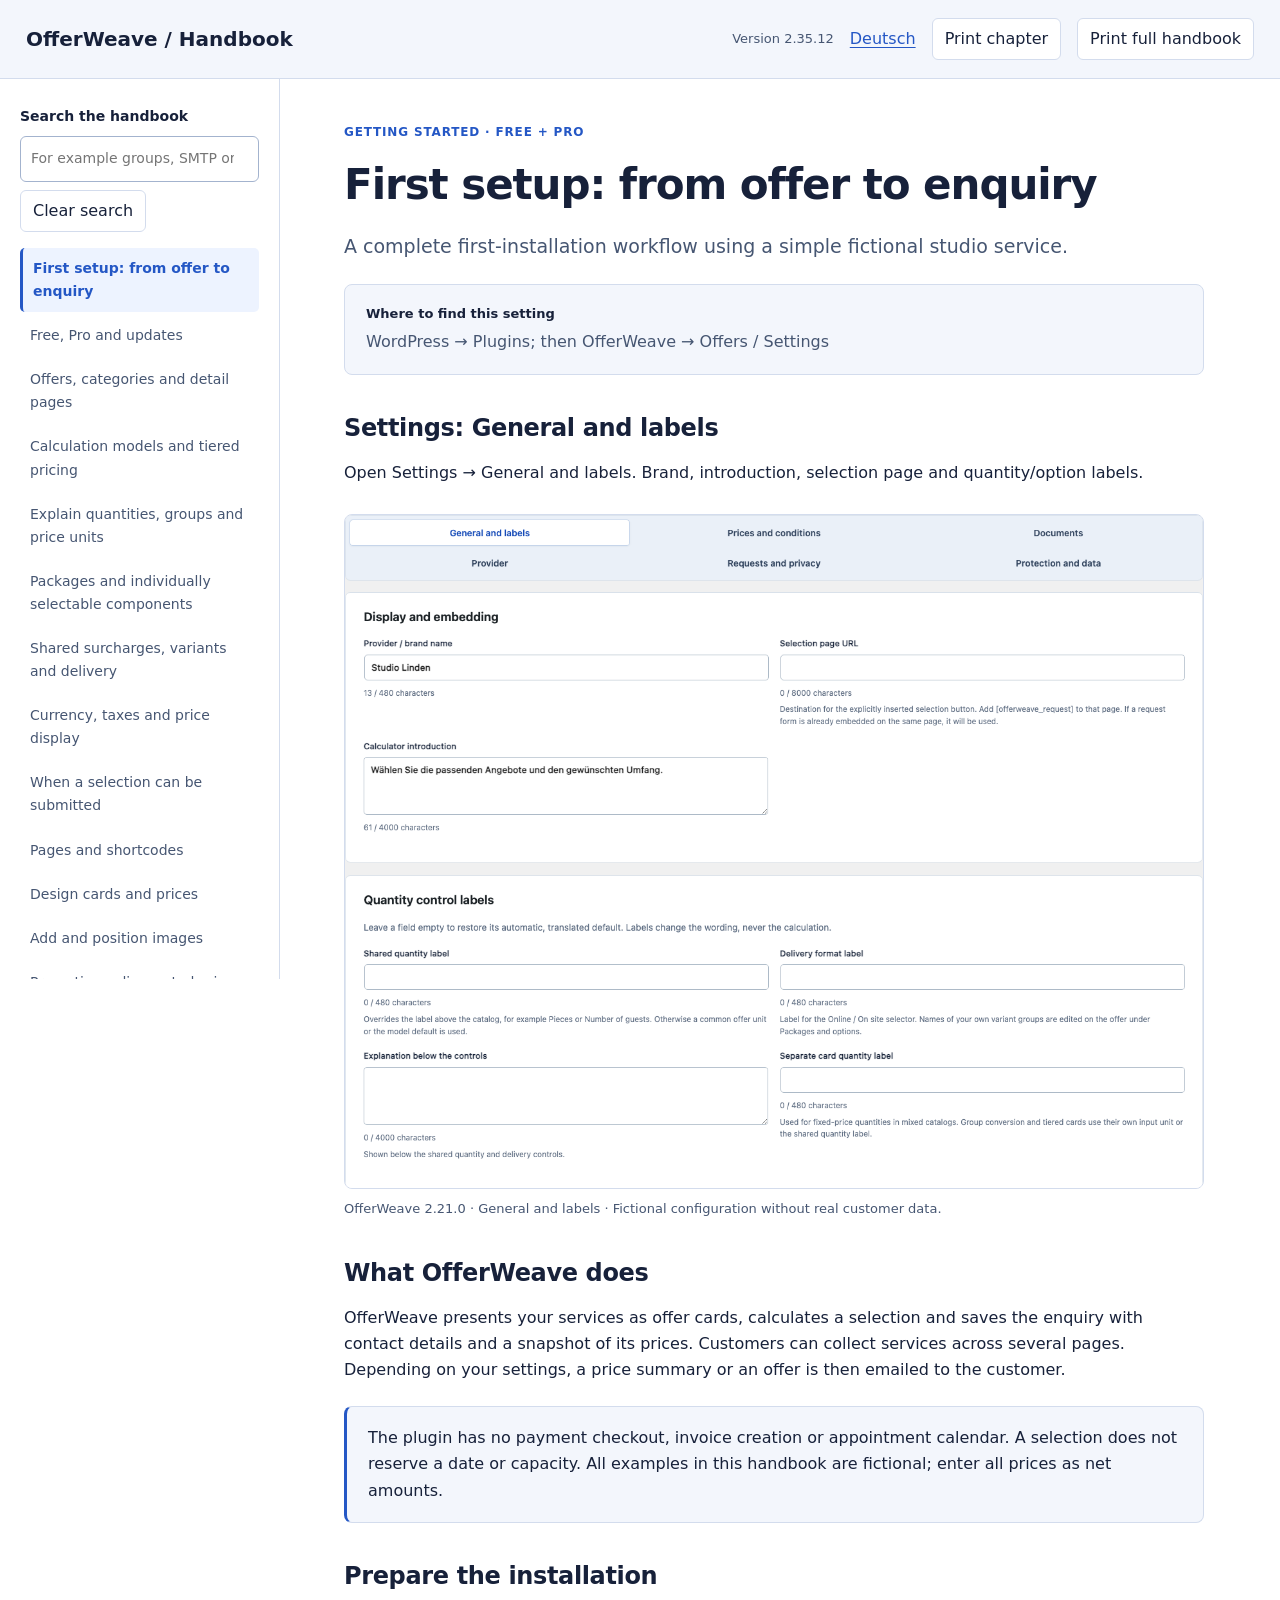
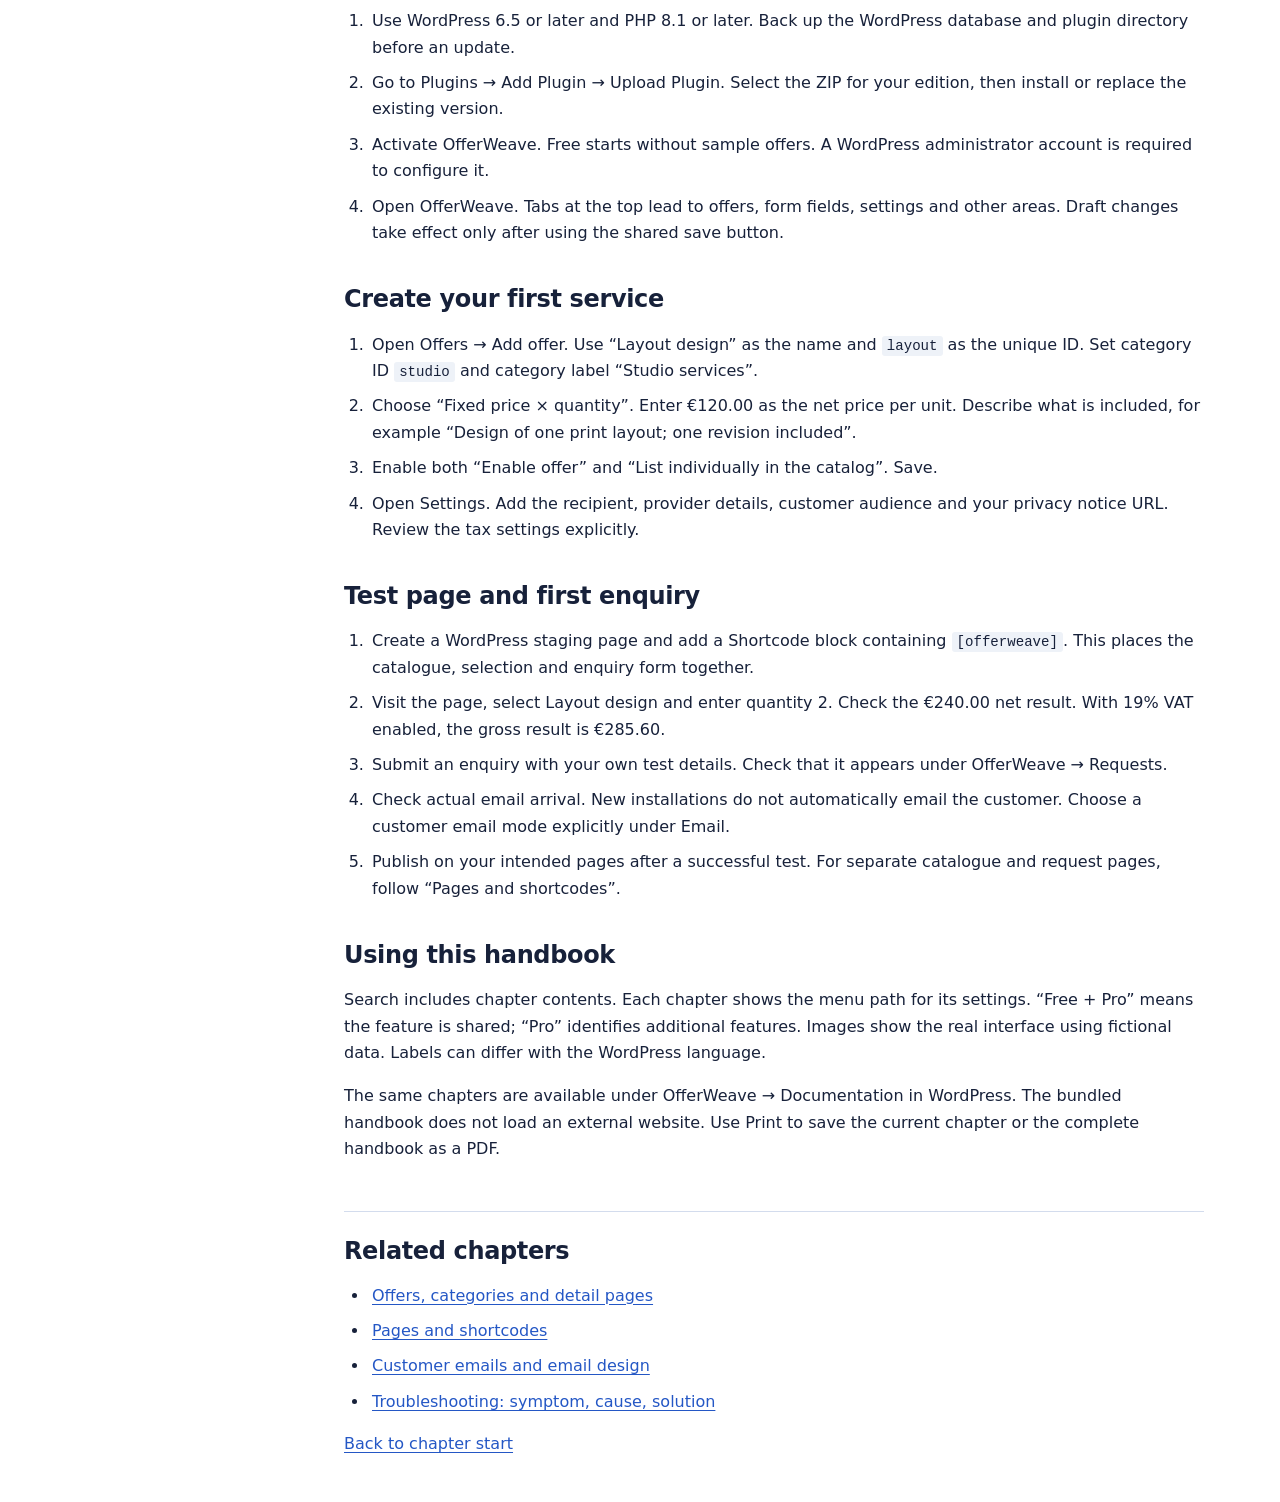
==== commit f48a483e: "Release OfferWeave Free 2.35.12 with explicit request read errors" ====
--- a/handbook/en/index.html
+++ b/handbook/en/index.html
@@ -1,4 +1,4 @@
-<!doctype html><html lang="en"><head><meta charset="utf-8"><meta name="viewport" content="width=device-width,initial-scale=1"><meta name="robots" content="noindex,nofollow"><title>OfferWeave · Handbook</title><link rel="stylesheet" href="../manual.css?v=2.35.11"><script defer src="../manual.js?v=2.35.11"></script></head><body class="owm" data-hit-label="matching chapters"><a class="owm-skip" href="#reader">Skip to content</a><header class="owm-header"><strong>OfferWeave / Handbook</strong><span>Version 2.35.11</span><a data-language href="../de/index.html" lang="de">Deutsch</a><button data-print hidden>Print chapter</button><button data-print-all hidden>Print full handbook</button></header><div class="owm-layout"><aside class="owm-sidebar"><div data-search-area hidden><label for="manual-search">Search the handbook</label><input type="search" id="manual-search" placeholder="For example groups, SMTP or banners"><button data-clear>Clear search</button><p data-search-status role="status" aria-live="polite"></p></div><nav aria-label="Contents"><a href="#start" data-topic="start">First setup: from offer to enquiry</a><a href="#editions" data-topic="editions">Free, Pro and updates</a><a href="#offers" data-topic="offers">Offers, categories and detail pages</a><a href="#pricing" data-topic="pricing">Calculation models and tiered pricing</a><a href="#groups" data-topic="groups">Explain quantities, groups and price units</a><a href="#packages" data-topic="packages">Packages and individually selectable components</a><a href="#variants" data-topic="variants">Shared surcharges, variants and delivery</a><a href="#taxes" data-topic="taxes">Currency, taxes and price display</a><a href="#selection-rules" data-topic="selection-rules">When a selection can be submitted</a><a href="#shortcodes" data-topic="shortcodes">Pages and shortcodes</a><a href="#design" data-topic="design">Design cards and prices</a><a href="#images" data-topic="images">Add and position images</a><a href="#promotions" data-topic="promotions">Promotions, discounted prices and banners</a><a href="#forms" data-topic="forms">Forms, required fields and spam protection</a><a href="#email" data-topic="email">Customer emails and email design</a><a href="#smtp" data-topic="smtp">Set up SMTP and diagnose errors</a><a href="#requests" data-topic="requests">Review, manage and resend requests</a><a href="#legal" data-topic="legal">Document type, provider details and deadlines</a><a href="#languages" data-topic="languages">German, English and multilingual websites</a><a href="#transfer" data-topic="transfer">Import, export and site migration</a><a href="#maintenance" data-topic="maintenance">Updates, backups and retention</a><a href="#troubleshooting" data-topic="troubleshooting">Troubleshooting: symptom, cause, solution</a><a href="#reference" data-topic="reference">Settings finder and launch checklist</a></nav><p data-empty hidden>No matching chapters. Try a different search term.</p></aside><main id="reader"><noscript><p>Without JavaScript, all chapters are shown in sequence. Use your browser’s Find function.</p></noscript><article id="start" data-article tabindex="-1"><p class="owm-eyebrow">Getting started · Free + Pro</p><h1>First setup: from offer to enquiry</h1><p class="owm-lead">A complete first-installation workflow using a simple fictional studio service.</p><div class="owm-path"><strong>Where to find this setting</strong><p>WordPress → Plugins; then OfferWeave → Offers / Settings</p></div><section id="start--1"><h2>Settings: General and labels</h2><p>Open Settings → General and labels. Brand, introduction, selection page and quantity/option labels.</p><figure><a href="../images/settings-general-en.webp" target="_blank" rel="noopener" aria-label="Open full-size image: Settings navigation with the section open: General and labels"><img src="../images/settings-general-en.webp" alt="Settings navigation with the section open: General and labels" loading="lazy" width="1334" height="1046"></a><figcaption>OfferWeave 2.21.0 · General and labels · Fictional configuration without real customer data.</figcaption></figure></section><section id="start--2"><h2>What OfferWeave does</h2><p>OfferWeave presents your services as offer cards, calculates a selection and saves the enquiry with contact details and a snapshot of its prices. Customers can collect services across several pages. Depending on your settings, a price summary or an offer is then emailed to the customer.</p><aside class="owm-note">The plugin has no payment checkout, invoice creation or appointment calendar. A selection does not reserve a date or capacity. All examples in this handbook are fictional; enter all prices as net amounts.</aside></section><section id="start--3"><h2>Prepare the installation</h2><ol><li>Use WordPress 6.5 or later and PHP 8.1 or later. Back up the WordPress database and plugin directory before an update.</li><li>Go to Plugins → Add Plugin → Upload Plugin. Select the ZIP for your edition, then install or replace the existing version.</li><li>Activate OfferWeave. Free starts without sample offers. A WordPress administrator account is required to configure it.</li><li>Open OfferWeave. Tabs at the top lead to offers, form fields, settings and other areas. Draft changes take effect only after using the shared save button.</li></ol></section><section id="start--4"><h2>Create your first service</h2><ol><li>Open Offers → Add offer. Use “Layout design” as the name and <code>layout</code> as the unique ID. Set category ID <code>studio</code> and category label “Studio services”.</li><li>Choose “Fixed price × quantity”. Enter €120.00 as the net price per unit. Describe what is included, for example “Design of one print layout; one revision included”.</li><li>Enable both “Enable offer” and “List individually in the catalog”. Save.</li><li>Open Settings. Add the recipient, provider details, customer audience and your privacy notice URL. Review the tax settings explicitly.</li></ol></section><section id="start--5"><h2>Test page and first enquiry</h2><ol><li>Create a WordPress staging page and add a Shortcode block containing <code>[offerweave]</code>. This places the catalogue, selection and enquiry form together.</li><li>Visit the page, select Layout design and enter quantity 2. Check the €240.00 net result. With 19% VAT enabled, the gross result is €285.60.</li><li>Submit an enquiry with your own test details. Check that it appears under OfferWeave → Requests.</li><li>Check actual email arrival. New installations do not automatically email the customer. Choose a customer email mode explicitly under Email.</li><li>Publish on your intended pages after a successful test. For separate catalogue and request pages, follow “Pages and shortcodes”.</li></ol></section><section id="start--6"><h2>Using this handbook</h2><p>Search includes chapter contents. Each chapter shows the menu path for its settings. “Free + Pro” means the feature is shared; “Pro” identifies additional features. Images show the real interface using fictional data. Labels can differ with the WordPress language.</p><p>The same chapters are available under OfferWeave → Documentation in WordPress. The bundled handbook does not load an external website. Use Print to save the current chapter or the complete handbook as a PDF.</p></section><footer><h2>Related chapters</h2><ul><li><a href="#offers">Offers, categories and detail pages</a></li><li><a href="#shortcodes">Pages and shortcodes</a></li><li><a href="#email">Customer emails and email design</a></li><li><a href="#troubleshooting">Troubleshooting: symptom, cause, solution</a></li></ul><a href="#start">Back to chapter start</a></footer></article><article id="editions" data-article tabindex="-1"><p class="owm-eyebrow">Getting started · Free + Pro</p><h1>Free, Pro and updates</h1><p class="owm-lead">Edition features, installation and licence management.</p><div class="owm-path"><strong>Where to find this setting</strong><p>OfferWeave → Free &amp; Pro</p></div><section id="editions--1"><h2>Choose an edition</h2><div class="owm-table" tabindex="0" role="region" aria-label="Area / Free / Pro"><table><thead><tr><th scope="col">Area</th><th scope="col">Free</th><th scope="col">Pro</th></tr></thead><tbody><tr><td>Offers, categories, images and custom short-info icons</td><td>Yes</td><td>Yes</td></tr><tr><td>Fixed price × quantity, one-off or monthly</td><td>Yes</td><td>Yes</td></tr><tr><td>Catalogue, single card, detail selection and enquiry shortcodes</td><td>Yes</td><td>Yes</td></tr><tr><td>Shared or independent card inputs and field labels</td><td>Yes</td><td>Yes</td></tr><tr><td>Accent colour, card background and corner radius</td><td>Yes</td><td>Yes</td></tr><tr><td>Custom enquiry fields and spam protection</td><td>Yes</td><td>Yes</td></tr><tr><td>Manage and export enquiries; send standard emails</td><td>Yes</td><td>Yes</td></tr><tr><td>Global default currency</td><td>Yes</td><td>Yes</td></tr><tr><td>Additional currencies such as CHF, GBP, JPY and KWD</td><td>Yes</td><td>Yes</td></tr><tr><td>Taxes, net/gross display and request conditions</td><td>Yes</td><td>Yes</td></tr><tr><td>German/English and Polylang integration</td><td>Yes</td><td>Yes</td></tr><tr><td>Import and export configuration within the edition</td><td>Yes</td><td>Yes</td></tr><tr><td>Tiered pricing, groups and selection packages</td><td>No</td><td>Yes</td></tr><tr><td>Variants and delivery shared or per card</td><td>No</td><td>Yes</td></tr><tr><td>Custom surcharges and additional costs</td><td>No</td><td>Yes</td></tr><tr><td>Freely position inputs using shortcodes</td><td>No</td><td>Yes</td></tr><tr><td>Scheduled promotions and discounted prices</td><td>No</td><td>Yes</td></tr><tr><td>Place promotion banners freely with shortcodes</td><td>No</td><td>Yes</td></tr><tr><td>Full designer for cards, inputs and banners</td><td>No</td><td>Yes</td></tr><tr><td>Custom email templates and styling</td><td>No</td><td>Yes</td></tr><tr><td>Built-in SMTP delivery for OfferWeave</td><td>No</td><td>Yes</td></tr></tbody></table></div><figure><a href="../images/edition-features-en.webp" target="_blank" rel="noopener" aria-label="Open full-size image: Compare Free and Pro features inside the plugin."><img src="../images/edition-features-en.webp" alt="Compare Free and Pro features inside the plugin." loading="lazy" width="1196" height="985"></a><figcaption>OfferWeave 2.35.0 · Feature comparison in the installed Free edition.</figcaption></figure><p>Free has no two-offer limit. The shared technical maximum is 150 offers. Pro adds calculation models and design controls; a monthly offer price is not a payment or subscription collection feature.</p><p>OfferWeave is developed and published by Convati UG (haftungsbeschränkt). This company is listed as the plugin author in all three editions.</p><p>Under Design, Free provides accent colour, card background and corner radius. All supported default currencies can be selected under Settings in Free and Pro.</p><figure><a href="../images/free-design-en.webp" target="_blank" rel="noopener" aria-label="Open full-size image: The three Free basic design settings."><img src="../images/free-design-en.webp" alt="The three Free basic design settings." loading="lazy" width="1254" height="310"></a><figcaption>OfferWeave 2.35.0 · Basic design in a local WordPress installation.</figcaption></figure></section><section id="editions--2"><h2>Buy Pro from the dashboard</h2><p>Buy Pro opens the plan comparison for 1, 5 or 25 website registrations in a new tab. Annual prices for Germany are 69, 129 and 249 euros including 19% German VAT. The VAT label appears directly below each price. The note about tax adjustment to your billing country at checkout appears below the pricing cards. Choose Go to checkout for your preferred plan. Your current WordPress draft remains open.</p><figure><a href="../images/upgrade-en.webp" target="_blank" rel="noopener" aria-label="Open full-size image: OfferWeave: its own Pro plan comparison with three German VAT-inclusive prices and checkout buttons."><img src="../images/upgrade-en.webp" alt="OfferWeave: its own Pro plan comparison with three German VAT-inclusive prices and checkout buttons." loading="lazy" width="1160" height="903"></a><figcaption>OfferWeave 2.35.9: Plan comparison for 1, 5 or 25 website registrations with German VAT-inclusive prices.</figcaption></figure><p>Manage your account and existing licence under Free &amp; Pro. Clicking the purchase button does not place an order or save your configuration. After purchase, install the public Pro package and activate the licence you receive.</p></section><section id="editions--3"><h2>Install or switch editions</h2><ol><li>Back up the configuration and database. Install the appropriate ZIP using WordPress → Plugins → Add Plugin → Upload Plugin.</li><li>Deactivate any currently active OfferWeave edition under Plugins, then activate the required edition. Settings and requests are preserved. For network activation, also check individual sites.</li><li>After switching, check your catalogue, detail pages, selection and emails on a staging page.</li></ol><aside class="owm-note">Switching to Free does not convert Pro offers into fixed-price offers. Complex offers become unavailable publicly; advanced settings remain stored and protected from editing. Simple offers use their regular prices without Pro promotions and with basic styling.</aside><aside class="owm-note">Updating to 2.35.0 migrates existing settings and enquiries once to the new internal storage names. Back up the database before updating. Returning to an older plugin version requires its matching database backup.</aside></section><section id="editions--4"><h2>Licence and services</h2><p>A paid Pro licence includes official updates, downloads and support for the purchased term. Open Free &amp; Pro to view your licence status and access account and licence management.</p><p>Deactivating a licence does not automatically cancel its subscription. If payment is pending or the wrong product account is connected, check the status in your Freemius account.</p><figure><a href="../images/license-status-en.webp" target="_blank" rel="noopener" aria-label="Open full-size image: Manage licence status and account."><img src="../images/license-status-en.webp" alt="Manage licence status and account." loading="lazy" width="1074" height="1181"></a><figcaption>OfferWeave 2.25.6 · Local WordPress test with a fixture status.</figcaption></figure></section><footer><h2>Related chapters</h2><ul><li><a href="#start">First setup: from offer to enquiry</a></li><li><a href="#maintenance">Updates, backups and retention</a></li><li><a href="#transfer">Import, export and site migration</a></li></ul><a href="#editions">Back to chapter start</a></footer></article><article id="offers" data-article tabindex="-1"><p class="owm-eyebrow">Build your catalogue · Free + Pro</p><h1>Offers, categories and detail pages</h1><p class="owm-lead">The basic card fields and the difference between enabled and individually visible.</p><div class="owm-path"><strong>Where to find this setting</strong><p>OfferWeave → Offers → choose an offer → four areas</p></div><section id="offers--1"><h2>Find an offer</h2><p>Search, role, status and category filters stay at the top of the offer sidebar. Only the matching offer entries below them scroll. The result count, Reset filters and Add offer remain outside the result list. Switching offers preserves filters, the open draft and list position. Changing a filter starts at the top of the results. An open draft stays open even when it no longer matches the filter.</p><figure><a href="../images/offers-en.webp" target="_blank" rel="noopener" aria-label="Open full-size image: Offer editor with stationary search filters and an independently scrolling result list."><img src="../images/offers-en.webp" alt="Offer editor with stationary search filters and an independently scrolling result list." loading="lazy" width="1334" height="950"></a><figcaption>OfferWeave 2.20.1 · Search and filters at the top, scrollable offers below.</figcaption></figure><p>Scroll the results with the mouse wheel or touch. Tab reaches the result region and its offer buttons; Page Up/Down scrolls the focused list. On narrow or short screens the sidebar stays in the normal page flow while the results still scroll independently.</p></section><section id="offers--2"><h2>Four areas instead of one long form</h2><ol><li>Content and appearance: name, description, card text, price unit and image.</li><li>Price and quantity: pricing model, price, quantity rules, unit labels and draft preview.</li><li>Packages and options: included content, separate component prices for assembled packages, variants and travel costs.</li><li>Publication: unique ID, category, visibility, detail address and shortcodes.</li></ol></section><section id="offers--3"><h2>Key facts with your own icons</h2><p>Under Offers → Content and appearance → Key facts, add up to four entries with your own image files. Each row has a text field, a small image preview and “Choose / upload”. There is no predefined icon list. New rows start without an icon and display only the text. Also available in Free.</p><p>Key facts automatically spread across the available inner card width. Each icon and label remain one group. Existing padding and minimum gaps are preserved. When space is limited, whole groups move to a new line; long text can wrap within its group. A single item stays left-aligned. This applies to all card layouts and the preview without an extra setting.</p><figure><a href="../images/fact-spacing-en.webp" target="_blank" rel="noopener" aria-label="Open full-size image: Offer card with three key facts distributed across its inner width, each icon paired with its label."><img src="../images/fact-spacing-en.webp" alt="Offer card with three key facts distributed across its inner width, each icon paired with its label." loading="lazy" width="628" height="590"></a><figcaption>OfferWeave 2.29.1: Even space between key-fact groups, preserving card padding.</figcaption></figure><figure><a href="../images/fact-icons-en.webp" target="_blank" rel="noopener" aria-label="Open full-size image: Evenly aligned key facts with a small remove cross above each assigned icon preview."><img src="../images/fact-icons-en.webp" alt="Evenly aligned key facts with a small remove cross above each assigned icon preview." loading="lazy" width="946" height="734"></a><figcaption>OfferWeave 2.16.2: Labels above; text field, preview and buttons share one line. The small × above the icon removes only the image.</figcaption></figure><ol><li>Click “Add key fact” and enter text. Each row allows up to 480 characters; short facts are easier to read.</li><li>“Choose / upload” opens the WordPress media library. Use “Upload files” to add your own image or “Media Library” to select an existing image. Confirm with “Use this icon”.</li><li>The small × directly above the icon preview clears only the image assignment (tooltip “Remove icon”). The file stays in the media library. The arrows on the right move text, icon and translations together; the right-hand × beside the arrows removes the entire key fact.</li><li>Save to publish changes. The same own icons appear in all card layouts and the designer preview. Duplicating an offer keeps its assignments.</li></ol><p>Use small, preferably square PNG, WebP, JPEG, GIF or AVIF files; transparent PNGs work well for isolated icons. Display preserves their proportions. SVGs from the media library are also supported; new SVG uploads must be enabled in WordPress. Icons next to their text are treated as decorative for screen readers.</p><p>Export/import keeps image addresses, not image files or media IDs from another installation. Icons remain visible while their original addresses are reachable. For a complete move, transfer the files to the target site’s media library and assign them there. A missing image can be selected again or removed.</p><p>Version 2.16.1 removes the previous predefined key-fact symbols. Text and order remain intact; select your own image files for any desired icons. Other card symbols are unchanged.</p></section><section id="offers--4"><h2>Create and save</h2><p>Add offer provides starting points. A single offer starts with fixed price × quantity; the two package presets are available in Pro. Then adjust the existing rules. Cancel creates nothing. Switching areas never saves: use the save button to apply your configuration.</p><aside class="owm-note">The role describes composition. The pricing model describes how the price is calculated. A module is not a separate offer type. An included single offer keeps its own calculation.</aside></section><section id="offers--5"><h2>Catalog and detail page</h2><p>Under Publication enable the catalog card and add a detail URL if needed. Place <code>[offerweave_add id=&quot;layout&quot;]</code> on the detail page. IDs do not depend on list order. Use <code>[offerweave_catalog category=&quot;studio&quot;]</code> for a catalog and <code>[offerweave_selection]</code> separately for the selection.</p></section><section id="offers--6"><h2>Yellow notice for mixed categories</h2><p>A category can still contain different calculation models. A yellow notice appears at the top of the offer editor when active offers with their own catalog cards use different models. It does not prevent saving or change prices.</p><p>Open “Review offers and price rules”. Each model lists its affected offers. Click an offer to open its price rule directly. Inactive offers and components without their own catalog cards are excluded. The notice already responds to changes in the draft.</p><figure><a href="../images/category-models-en.webp" target="_blank" rel="noopener" aria-label="Open full-size image: Yellow notice in the offer editor with separate lists for fixed price times quantity and group conversion."><img src="../images/category-models-en.webp" alt="Yellow notice in the offer editor with separate lists for fixed price times quantity and group conversion." loading="lazy" width="1034" height="556"></a><figcaption>OfferWeave 2.22.2 · real local interface with fictional studio services: review price rules without blocking saving.</figcaption></figure><p>For a consistent shared quantity, use suitable matching models within a category. Delivery format is shared even with mixed models. Review each offer under Price and quantity and configure its own group size or tiers. Categories do not share a price rule: changing a model never automatically changes other offers or package components.</p><p>Alternatively, choose “Independently on each offer card” under Settings → General and labels. Each card then owns its quantity and delivery choices and the shared block disappears, even with identical pricing models.</p></section><section id="offers--7"><h2>Notices and confirmations</h2><p>OfferWeave displays its notices and confirmations in its own dialog windows. Read a notice and dismiss it with Understood, the close button or Escape. Cancel, close or Escape leave a confirmation without making a change. Only the labelled action button performs the action.</p><figure><a href="../images/dialog-warning-en.webp" target="_blank" rel="noopener" aria-label="Open full-size image: OfferWeave warning when changing the price model of a package with assigned components."><img src="../images/dialog-warning-en.webp" alt="OfferWeave warning when changing the price model of a package with assigned components." loading="lazy" width="1420" height="1050"></a><figcaption>OfferWeave 2.35.4 · The previous model and package assignments remain intact.</figcaption></figure><p>If a package has assigned components, explicitly remove those assignments under Packages and options before changing to a price model without components. Closing the notice does not remove any assignments.</p><figure><a href="../images/dialog-confirm-en.webp" target="_blank" rel="noopener" aria-label="Open full-size image: Offer removal confirmation with Cancel and Remove offer buttons."><img src="../images/dialog-confirm-en.webp" alt="Offer removal confirmation with Cancel and Remove offer buttons." loading="lazy" width="1420" height="1050"></a><figcaption>OfferWeave 2.35.4 · Cancel receives initial focus; removal requires confirmation.</figcaption></figure><p>Reloading, closing or leaving a page with unsaved changes can still show a browser warning. The browser controls its wording and appearance. This protection against data loss remains in place.</p></section><section id="offers--8"><h2>Resolve a missing selection package in Pro</h2><p>An older saved assignment may refer to a selection package that no longer exists. Pro displays its ID under Offers → select the offer → Price and quantity → Calculation and input. Displaying the notice does not change any data.</p><figure><a href="../images/offer-missing-parent-en.webp" target="_blank" rel="noopener" aria-label="Open full-size image: Pro shows the ID of a missing selection package and the Configure independently button."><img src="../images/offer-missing-parent-en.webp" alt="Pro shows the ID of a missing selection package and the Configure independently button." loading="lazy" width="934" height="485"></a><figcaption>OfferWeave 2.35.5 · Actual Pro interface with a fictional studio service.</figcaption></figure><ol><li>Check the displayed package ID and this offer’s own prices, group sizes and options.</li><li>Click Configure independently if the offer should use its existing settings. Only the reference to the missing package is removed; prices and variants are preserved.</li><li>Check the price calculation and click Save changes. Any remaining invalid assignments are still reported when saving.</li></ol><aside class="owm-note">Normal editing of Free offers remains available in Free; saved Pro data is preserved. Switching editions does not silently remove a missing Pro assignment. You can explicitly correct it when you next use Pro.</aside></section><footer><h2>Related chapters</h2><ul><li><a href="#pricing">Calculation models and tiered pricing</a></li><li><a href="#groups">Explain quantities, groups and price units</a></li><li><a href="#images">Add and position images</a></li><li><a href="#shortcodes">Pages and shortcodes</a></li></ul><a href="#offers">Back to chapter start</a></footer></article><article id="pricing" data-article tabindex="-1"><p class="owm-eyebrow">Calculate prices · Pro</p><h1>Calculation models and tiered pricing</h1><p class="owm-lead">Choose the right model and verify its formula with concrete numbers. Fixed prices are also available in Free.</p><div class="owm-path"><strong>Where to find this setting</strong><p>OfferWeave → Offers → Price and quantity</p></div><section id="pricing--1"><h2>Choose the model</h2><p>Fixed price × quantity multiplies the base price by the number of units. Group calculation divides the total input quantity by group size and rounds up. Tiered pricing selects the base price for the quantity and charges additional units within the configured bands. Assembled packages add only their own stored component prices, then apply the package quantity or group basis.</p></section><section id="pricing--2"><h2>Set up tiers</h2><p>Limits must increase across tiers and surcharge bands. Print example: up to 100 copies costs €600; up to 200 each additional copy costs €3. Thus 150 copies cost €750 net. Monthly offers use monthly amounts. Above the automatic calculation limit the price remains open.</p><figure><a href="../images/tiers-en.webp" target="_blank" rel="noopener" aria-label="Open full-size image: Price tiers with base price and surcharge band."><img src="../images/tiers-en.webp" alt="Price tiers with base price and surcharge band." loading="lazy" width="1034" height="571"></a><figcaption>Price tiers with base price and surcharge band.</figcaption></figure></section><section id="pricing--3"><h2>Calculate the draft</h2><ol><li>Go to Test the calculation under Price and quantity. It uses your unsaved settings.</li><li>Choose quantity and, where applicable, contents, variants and travel inputs. Calculate draft uses the same calculation as the customer area.</li><li>Test a normal quantity, the last quantity in a group/tier and the first above it. With 20 units per group, 21 units produce two groups.</li><li>Review net, tax, gross, terms and outstanding costs. Eligibility messages concern this item; further items may make the request eligible.</li></ol><figure><a href="../images/price-preview-en.webp" target="_blank" rel="noopener" aria-label="Open full-size image: Draft price preview with two calculated groups."><img src="../images/price-preview-en.webp" alt="Draft price preview with two calculated groups." loading="lazy" width="1034" height="619"></a><figcaption>Draft price preview with two calculated groups.</figcaption></figure><aside class="owm-note">Preview creates no request and sends no email. Changing an input clears the stale result. Invalid configurations must be corrected before calculation.</aside></section><section id="pricing--4"><h2>Quantities in matching and mixed categories</h2><p>When all visible offers use the same calculation model, the shared quantity remains above the cards. When fixed price times quantity, group conversion or tiered pricing are mixed, every card has its own quantity before its price. Delivery format remains a shared selector above the cards. It applies to all offers with a delivery rule; quantities stay independent. Additional custom variants remain inside their respective card.</p><p>Example: a studio session costs €200 per group of up to 10 guests, with no discount for further groups. Enter 30 guests in its card: the price is €600. A layout service costing €120 per template starts at quantity 1. Set its card quantity to 2: it costs €240 while the studio session stays at €600.</p><figure><a href="../images/mixed-catalog-en.webp" target="_blank" rel="noopener" aria-label="Open full-size image: Mixed catalog: shared delivery format above the cards, with template quantity and guest count inside their respective offer cards."><img src="../images/mixed-catalog-en.webp" alt="Mixed catalog: shared delivery format above the cards, with template quantity and guest count inside their respective offer cards." loading="lazy" width="1340" height="786"></a><figcaption>OfferWeave 2.26.2 · actual catalog calculation: 30 guests and 2 print templates; prices and quantities remain independent.Local quantity fields sit compactly below their respective prices.</figcaption></figure><p>Fixed-price cards start at quantity 1. Group and tiered offers use their own default quantity and input unit. An invalid card quantity blocks only that offer. Adding it preserves its quantity, options and any travel details. Package and component rules stay independent. The yellow notice remains only in the administrator’s Offers area.</p><p>A shared “On site” choice uses each offer’s own surcharges and variants. If an offer has several variants for the same format, choose its additional delivery variant on that card. Unavailable offers cannot be added for that format. Travel details stay on each card; changing the shared format later does not alter items already added to the selection.</p></section><section id="pricing--5"><h2>Contract terms, totals and custom price notes</h2><p>For monthly offers, open Offers → Price and quantity → Billing. Turn off “Show total cost for the contract term” to keep only the monthly price and contract term on the card. This applies to category and single cards, the design preview and [offerweave_add]. Available in Free and Pro.</p><figure><a href="../images/term-display-en.webp" target="_blank" rel="noopener" aria-label="Open full-size image: Monthly offer billing with custom contract text and term totals turned off"><img src="../images/term-display-en.webp" alt="Monthly offer billing with custom contract text and term totals turned off" loading="lazy" width="974" height="527"></a><figcaption>OfferWeave 2.30.0: Configure contract text and term totals per offer.</figcaption></figure><p>The automatic term text comes from the contract duration. Replace it using “Contract term text”, for example “Minimum term: {months} months”. {months} inserts the current duration automatically. Leave the field empty to restore the default text.</p><p>The term total combines the calculated monthly amount multiplied by the contract duration with the default suffix “for the entire term”. Customize the suffix using “Text after the term total”. The amount is still calculated and updates with quantities, options and promotions. Hiding the total or switching to one-time billing preserves your texts.</p><p>Other accompanying text comes from Offers → Content and appearance → Additional price note. Edit or remove your note about a one-time project there. An empty field shows no additional note.</p><p>These settings affect the display before selection. Contract duration, calculation, the complete request summary and emails stay unchanged. The tax label remains immediately below the price. Custom texts are available in the existing translation editor.</p></section><footer><h2>Related chapters</h2><ul><li><a href="#groups">Explain quantities, groups and price units</a></li><li><a href="#packages">Packages and individually selectable components</a></li><li><a href="#variants">Shared surcharges, variants and delivery</a></li><li><a href="#taxes">Currency, taxes and price display</a></li></ul><a href="#pricing">Back to chapter start</a></footer></article><article id="groups" data-article tabindex="-1"><p class="owm-eyebrow">Calculate prices · Pro</p><h1>Explain quantities, groups and price units</h1><p class="owm-lead">Convert a total quantity into groups and show the rule clearly on every card.</p><div class="owm-path"><strong>Where to find this setting</strong><p>OfferWeave → Offers → Price and quantity → Groups / Unit labels</p></div><section id="groups--1"><h2>Separate input and billing</h2><p>The customer enters the total quantity, such as 25 people. With 20 people per group, the offer calculates two groups. The price unit on the card is only a label; it does not enable group calculation.</p></section><section id="groups--2"><h2>Configure groups</h2><p>Select the individual offer or package. Under Price and quantity choose group calculation, enter base price and units per group, then set the discount for additional identical groups. Example: €300 for the first group with 20% off additional groups gives €540 net for two groups. This offer’s variants and travel costs are applied using their own rules.</p><figure><a href="../images/groups-en.webp" target="_blank" rel="noopener" aria-label="Open full-size image: Own group size and price rule for the selected offer."><img src="../images/groups-en.webp" alt="Own group size and price rule for the selected offer." loading="lazy" width="1034" height="439"></a><figcaption>Own group size and price rule for the selected offer.</figcaption></figure></section><section id="groups--3"><h2>Use your own terminology</h2><p>Open Unit labels under Price and quantity. Enter singular and plural names for the input and, for groups, the billing unit: for example image/images and batch/batches. Empty fields retain default terms. Labels can be translated and never change quantities or price rules.</p><figure><a href="../images/units-en.webp" target="_blank" rel="noopener" aria-label="Open full-size image: Optional custom names for input and grouping units."><img src="../images/units-en.webp" alt="Optional custom names for input and grouping units." loading="lazy" width="1034" height="399"></a><figcaption>Optional custom names for input and grouping units.</figcaption></figure></section><section id="groups--4"><h2>Explain the card unit</h2><p>Under Content and presentation, enable “Explain the price unit”. With no custom text, grouped offers show their actual conversion and tiered prices show their calculated scope. Fixed price × quantity does not repeat the quantity in an extra explanation; the input already shows it. Custom text can contain <code>{participants}</code>, <code>{groups}</code>, <code>{group_size}</code> and <code>{quantity}</code>, for example “Each box contains 12 bottles”. Tokens stay unchanged when you rename visible units. Each single offer and package uses its own settings.</p><figure><a href="../images/unit-explanation-en.webp" target="_blank" rel="noopener" aria-label="Open full-size image: Settings for the price unit and optional explanatory text."><img src="../images/unit-explanation-en.webp" alt="Settings for the price unit and optional explanatory text." loading="lazy" width="399" height="464"></a><figcaption>OfferWeave 2.15.2: An empty explanation does not create a duplicate quantity line for fixed-price offers. Custom explanations remain available.</figcaption></figure></section><section id="groups--5"><h2>Change control labels centrally</h2><p>Open Settings → General and labels → Quantity control labels to find four text fields. These settings are also available in Free; group conversion, tiered pricing and custom variants require Pro.</p><div class="owm-table" tabindex="0" role="region" aria-label="Field / Effect"><table><thead><tr><th scope="col">Field</th><th scope="col">Effect</th></tr></thead><tbody><tr><td>Shared quantity label</td><td>Overrides the label of the number input above the catalog, for example “Pieces”, “Number of guests” or “Number of participants”.</td></tr><tr><td>Delivery format label</td><td>Overrides “Delivery format” on the built-in Online / On site selector, for example “Session type”. Custom variant groups retain their own configured names.</td></tr><tr><td>Explanation below the controls</td><td>Appears below the shared controls. Explain what the input counts.</td></tr><tr><td>Separate card quantity label</td><td>Used on fixed-price cards in mixed views. An offer’s own input unit is appended in parentheses.</td></tr></tbody></table></div><figure><a href="../images/control-labels-en.webp" target="_blank" rel="noopener" aria-label="Open full-size image: Settings section with four editable labels for quantity, delivery format and explanatory text."><img src="../images/control-labels-en.webp" alt="Settings section with four editable labels for quantity, delivery format and explanatory text." loading="lazy" width="1334" height="488"></a><figcaption>OfferWeave 2.22.2 · labels for a fictional studio. Empty fields automatically restore default text.</figcaption></figure><p>Shared input uses your global label or the common input unit. On local group and tiered cards, the offer’s own input unit takes precedence, falling back to the shared label or model default. Fixed-price cards use the separate card label with their unit. Shared help text is not copied into every card. Editing a selected line still uses that offer’s own unit.</p><p>To use other terms in group conversion and explanations, continue to configure input and group units directly on the offer under Price and quantity. A changed label does not change the calculation: “Pieces” is just text. Empty a global field and save to restore its translated default. Translate custom text in Languages; import and export include these settings.</p></section><footer><h2>Related chapters</h2><ul><li><a href="#pricing">Calculation models and tiered pricing</a></li><li><a href="#packages">Packages and individually selectable components</a></li><li><a href="#selection-rules">When a selection can be submitted</a></li></ul><a href="#groups">Back to chapter start</a></footer></article><article id="packages" data-article tabindex="-1"><p class="owm-eyebrow">Build your catalogue · Pro</p><h1>Packages and individually selectable components</h1><p class="owm-lead">Build fixed packages and custom combinations without charging groups or extras twice.</p><div class="owm-path"><strong>Where to find this setting</strong><p>OfferWeave → Offers → Packages and options</p></div><section id="packages--1"><h2>Single offers and packages stay separate</h2><p>A package uses its own price, quantity, group size, variants and taxes. Settings on an included single offer do not change this calculation. A single booking exclusively uses the single offer’s settings. Changes to package prices or quantities never flow back.</p></section><section id="packages--2"><h2>Fixed package</h2><ol><li>Create a package with included offers. Set its full package price and group rule under Price and quantity.</li><li>Under Packages and options select included content. Search helps with larger catalogs.</li><li>The assignment describes included content. Individual prices are not charged again. A component’s own model, group size or billing period does not override the package.</li></ol></section><section id="packages--3"><h2>Assembled package</h2><ol><li>Choose an assembled package and its quantity or group calculation basis.</li><li>Assign contents. New editor assignments start at €0: explicitly enter the Price inside this package for each selected component.</li><li>These component prices belong to the package. Later single-price changes are not synchronized. The same content may have different prices in different packages.</li><li>Minimum count controls the number of distinct contents. Minimum price raises a low package base price. The global request condition only blocks submission; it does not increase a price.</li></ol><figure><a href="../images/packages-en.webp" target="_blank" rel="noopener" aria-label="Open full-size image: Separately stored component prices inside one package."><img src="../images/packages-en.webp" alt="Separately stored component prices inside one package." loading="lazy" width="1034" height="566"></a><figcaption>Separately stored component prices inside one package.</figcaption></figure></section><section id="packages--4"><h2>Updating older versions</h2><p>Version 2.13 removes the former shared calculation link. Historical linked fixed-price cards receive their last effective quantity rules once as independent settings; already configured group offers retain their own values. Previously dynamic component prices are stored once inside each package. Thereafter no live price inheritance remains. Related request conditions continue to cover detached single offers.</p><aside class="owm-note">Back up before updating. Then check single and package bookings with typical quantities, surcharges and taxes. Existing requests retain their saved calculations. Nested packages and self-references remain unsupported.</aside></section><footer><h2>Related chapters</h2><ul><li><a href="#groups">Explain quantities, groups and price units</a></li><li><a href="#variants">Shared surcharges, variants and delivery</a></li><li><a href="#selection-rules">When a selection can be submitted</a></li><li><a href="#shortcodes">Pages and shortcodes</a></li></ul><a href="#packages">Back to chapter start</a></footer></article><article id="variants" data-article tabindex="-1"><p class="owm-eyebrow">Calculate prices · Pro</p><h1>Shared surcharges, variants and delivery</h1><p class="owm-lead">Maintain named surcharges centrally, assign them to offers and optionally link them to variants.</p><div class="owm-path"><strong>Where to find this setting</strong><p>OfferWeave → Surcharges / Offers → Price and quantity / Packages and options</p></div><section id="variants--1"><h2>Maintain your own surcharges centrally</h2><ol><li>Open Surcharges and choose Add surcharge. Enter a clear name such as Setup, Express processing or Materials.</li><li>Choose a flat amount, an amount per offer unit, participant or group, a percentage, or an additional customer-entered quantity. Enter the amount in your global currency.</li><li>For an additional quantity, define its unit and default. Quantities allow two decimal places, such as 1.25 hours. The amount is the price per such unit.</li><li>Save the configuration. A surcharge is only calculated once assigned to an offer. Central price changes affect every assigned offer after saving.</li></ol><figure><a href="../images/surcharges-en.webp" target="_blank" rel="noopener" aria-label="Open full-size image: Central surcharge library with setup fee and additional working hours"><img src="../images/surcharges-en.webp" alt="Central surcharge library with setup fee and additional working hours" loading="lazy" width="1274" height="1204"></a><figcaption>Use your own names and calculation rules instead of fixed industry terms.</figcaption></figure></section><section id="variants--2"><h2>Assign to offers and set conditions</h2><ol><li>Open the offer under Price and quantity and locate Assigned surcharges.</li><li>Select a compatible central surcharge and choose Assign surcharge. Incompatible calculation bases are not offered.</li><li>Choose Always, On site only, or a specific variant option. A variant condition needs an existing enabled option group and option.</li><li>Save and check the card and selection. Applicable amounts are included in the total and explained by name. Additional quantities appear only when their condition applies.</li></ol><p>Use the × next to a surcharge name to remove only its assignment to this offer. Manage surcharges opens the central library. When no further matching surcharges are available, a text notice replaces the empty selector. Fields stack on narrow panels.</p><figure><a href="../images/surcharge-assignments-en.webp" target="_blank" rel="noopener" aria-label="Open full-size image: Setup applies always; additional work applies only to the Express option"><img src="../images/surcharge-assignments-en.webp" alt="Setup applies always; additional work applies only to the Express option" loading="lazy" width="974" height="523"></a><figcaption>One central definition can serve several offers with different conditions.</figcaption></figure><p>Surcharges apply per selected offer line and follow its billing period and tax rate. Percentages use the service base after quantity rules and before promotions. Surcharges are not discounted and do not compound. Packages apply their own surcharges; component surcharges are not added again.</p><p>Enable or disable a surcharge centrally. Remove all offer assignments before deleting it. Existing requests and their emails retain the saved names, quantities and amounts. Existing on-site and travel rules remain unchanged; do not assign the same costs again as a new surcharge. Central surcharge management is included in Pro.</p></section><section id="variants--3"><h2>Build variants</h2><ol><li>Enable variants on the offer. For linked components, edit their shared selection package.</li><li>Add an option group with an ID and title, such as <code>delivery</code> / “Delivery”.</li><li>Create options such as “At the studio” and “At your location”. Assign stable IDs and enter each net surcharge.</li><li>Choose whether selection is required and which option is the default. Optional groups also allow no selection.</li><li>Add further groups such as Standard or Express processing. Customers select exactly one option per group; several groups can be combined.</li></ol><figure><a href="../images/variants-en.webp" target="_blank" rel="noopener" aria-label="Open full-size image: Variant editor with a fictional option group and price extras"><img src="../images/variants-en.webp" alt="Variant editor with a fictional option group and price extras" loading="lazy" width="1034" height="960"></a><figcaption>Name option groups to suit your own service.</figcaption></figure><p>The selector shows only the configured option name, such as “At the studio” or “At your location”. Amounts, percentages, calculation bases and “No surcharge” are not appended automatically. The selected surcharge remains included and explained in the card price. Optional groups still offer “No selection”.</p><figure><a href="../images/variant-options-en.webp" target="_blank" rel="noopener" aria-label="Open full-size image: Photo session with a concise option name and the surcharge shown in the card price."><img src="../images/variant-options-en.webp" alt="Photo session with a concise option name and the surcharge shown in the card price." loading="lazy" width="420" height="682"></a><figcaption>OfferWeave 2.26.3: Only the option name appears in the selector; price details remain on the card.</figcaption></figure></section><section id="variants--4"><h2>Choose the surcharge basis</h2><div class="owm-table" tabindex="0" role="region" aria-label="Basis / Effect"><table><thead><tr><th scope="col">Basis</th><th scope="col">Effect</th></tr></thead><tbody><tr><td>Per item</td><td>Once for the offer line</td></tr><tr><td>Per quantity</td><td>Multiplied by the quantity in a quantity-based model</td></tr><tr><td>Per participant</td><td>Multiplied by the total input quantity</td></tr><tr><td>Per group</td><td>Multiplied by the calculated groups</td></tr><tr><td>Percentage</td><td>Percentage of the calculated service base, excluding other extras</td></tr></tbody></table></div><p>Example: €300 base price, 10% Express and €20 packaging per item produce €350 net. The percentage is not also charged on packaging. For monthly offers, variants apply to the monthly amount. Negative surcharges are not supported; use promotions for discounts.</p></section><section id="variants--5"><h2>Delivery and travel costs</h2><p>A group marked as delivery can link options to the configured travel rules. When an on-site surcharge is represented by a variant, the older delivery surcharge is not charged twice. Still check travel costs separately: unresolved travel costs must remain visibly open.</p><aside class="owm-note">Linked components use the shared package variants. Maintain a shared extra there once. Promotion discounts affect the eligible service amount; variants and travel/on-site extras are not discounted.</aside><p>Change “Delivery format” centrally under Settings → General and labels → Quantity control labels. Edit the title of a custom variant group directly on its offer.</p></section><section id="variants--6"><h2>Test and maintain</h2><ul><li>Every required group needs a valid selection. Also test an optional group with no option selected.</li><li>Check quantity 1 and multiple units or groups, including totals in the selection and email.</li><li>Remove IDs deliberately. Customers must reselect if an older browser selection refers to an option that has been removed.</li><li>Technical limit: up to 20 groups with 100 options each. Keep the visible selection as short as practical.</li></ul></section><footer><h2>Related chapters</h2><ul><li><a href="#pricing">Calculation models and tiered pricing</a></li><li><a href="#groups">Explain quantities, groups and price units</a></li><li><a href="#promotions">Promotions, discounted prices and banners</a></li></ul><a href="#variants">Back to chapter start</a></footer></article><article id="taxes" data-article tabindex="-1"><p class="owm-eyebrow">Calculate prices · Free + Pro</p><h1>Currency, taxes and price display</h1><p class="owm-lead">Set the global currency, tax rates and net/gross display for cards, selections and emails.</p><div class="owm-path"><strong>Where to find this setting</strong><p>OfferWeave → Settings → Prices and conditions → Currency / VAT and price display</p></div><section id="taxes--1"><h2>Settings: Prices and conditions</h2><p>Open Settings → Prices and conditions to choose the default currency and configure VAT, net/gross display and request conditions. All supported currencies are selectable in Free and Pro. Tax settings are included in both editions.</p><figure><a href="../images/currency-en.webp" target="_blank" rel="noopener" aria-label="Open full-size image: USD default currency and tax settings under Prices and conditions"><img src="../images/currency-en.webp" alt="USD default currency and tax settings under Prices and conditions" loading="lazy" width="1274" height="1206"></a><figcaption>OfferWeave 2.32.0 · Set the default currency and tax rate globally.</figcaption></figure><p>Every offer card groups the price with its unit. The VAT label sits immediately below, before participant counts, group explanations and other notes. This also applies to promotional prices, variants and the design preview. The net/gross setting still determines the VAT label.</p><figure><a href="../images/price-tax-label-en.webp" target="_blank" rel="noopener" aria-label="Open full-size image: VAT label immediately below the price, before the group explanation"><img src="../images/price-tax-label-en.webp" alt="VAT label immediately below the price, before the group explanation" loading="lazy" width="420" height="684"></a><figcaption>OfferWeave 2.26.2: Price and VAT label stay together.</figcaption></figure></section><section id="taxes--2"><h2>Change the default currency</h2><ol><li>Under Currency → Default currency, choose the ISO code and name, such as EUR, USD, CHF, GBP or JPY. New and existing installations default to EUR.</li><li>Save the change. The symbol and decimal places apply to offer prices, variants, fixed discounts, minimum values, travel costs, previews, new requests and emails.</li><li>Review your prices and manually written currency references. Numerical amounts are preserved: 100 EUR becomes 100 USD. No exchange-rate conversion is performed.</li></ol><p>Decimal places follow the currency: for example, two for EUR, none for JPY and three for KWD. If an existing amount cannot be represented exactly or exceeds the input limit, the currency remains unchanged. Adjust that amount first. Tax and discount percentages do not change.</p><aside class="owm-note">One default currency applies to the entire provider catalog. Mixed currencies per card and automatic exchange rates are not included. Saved requests and regenerated emails retain their original currency; legacy requests without a currency field remain EUR. OfferWeave license prices in EUR are independent of this setting. The following price examples use EUR.</aside></section><section id="taxes--3"><h2>Always enter source prices as net amounts</h2><p>Base prices, variants, travel costs and fixed promotion discounts are maintained as net values. The display setting determines whether cards emphasise net or gross prices. Switching the display does not change stored base prices. Selection totals and email quote blocks break down tax and the total amount.</p><ol><li>Enable taxes under Settings and enter a default rate, such as 19%.</li><li>Choose the preferred net or gross display and check the configured customer audience.</li><li>For a different rate, open the individual offer. An empty tax field inherits the default; an explicit 0% means zero tax.</li><li>Check cards, detail selection and a saved test request. B2C or mixed audiences require complete tax settings and emphasise gross pricing accordingly.</li></ol><figure><a href="../images/taxes-en.webp" target="_blank" rel="noopener" aria-label="Open full-size image: Tax settings with a default rate and price display"><img src="../images/taxes-en.webp" alt="Tax settings with a default rate and price display" loading="lazy" width="1334" height="388"></a><figcaption>Entered source prices remain net regardless of the display setting.</figcaption></figure></section><section id="taxes--4"><h2>Example and rounding</h2><p>Two print layouts at €120 produce €240 net. At 19%, tax is €45.60 and gross is €285.60. Discounts are applied before tax. Tax is rounded to the selected currency’s smallest unit per line and billing period; totals add these rounded values. For monthly services, the rounded monthly value is summed over the term.</p><p>A package is one line with its own tax rate. Different component rates are not applied separately within that package. Variants and ancillary costs on that line also use its rate.</p></section><section id="taxes--5"><h2>Important limits</h2><ul><li>Open prices and travel costs are not zero prices. Check the incomplete-total notice.</li><li>OfferWeave does not determine tax from customer country, VAT ID or reverse-charge validation.</li><li>This setting is not an invoicing system and does not determine your tax treatment.</li><li>Earlier requests retain their saved amounts and rates; later changes affect new calculations.</li></ul></section><footer><h2>Related chapters</h2><ul><li><a href="#pricing">Calculation models and tiered pricing</a></li><li><a href="#legal">Document type, provider details and deadlines</a></li><li><a href="#requests">Review, manage and resend requests</a></li></ul><a href="#taxes">Back to chapter start</a></footer></article><article id="selection-rules" data-article tabindex="-1"><p class="owm-eyebrow">Calculate prices · Free + Pro</p><h1>When a selection can be submitted</h1><p class="owm-lead">Combine minimum value and distinct-offer count without changing prices.</p><div class="owm-path"><strong>Where to find this setting</strong><p>OfferWeave → Settings → Prices and conditions → Request conditions</p></div><section id="selection-rules--1"><h2>Configure a condition</h2><ol><li>Enable request conditions. Choose whether they apply to every selection or are triggered by specified offers.</li><li>Enter a minimum net value and/or minimum number of distinct offers. Zero disables that individual condition.</li><li>Choose “All conditions” for AND or “At least one” for OR.</li><li>Review the automatically generated customer notice. Save and test both an invalid and a valid selection.</li></ol><figure><a href="../images/conditions-en.webp" target="_blank" rel="noopener" aria-label="Open full-size image: Request conditions with a minimum net value and scope"><img src="../images/conditions-en.webp" alt="Request conditions with a minimum net value and scope" loading="lazy" width="1334" height="404"></a><figcaption>A request threshold only blocks submission; it does not increase an offer price.</figcaption></figure></section><section id="selection-rules--2"><h2>Worked examples</h2><div class="owm-table" tabindex="0" role="region" aria-label="Goal / Setting / Result"><table><thead><tr><th scope="col">Goal</th><th scope="col">Setting</th><th scope="col">Result</th></tr></thead><tbody><tr><td>At least €349 regardless of count</td><td>Minimum €349, count 0</td><td>A single €349 offer qualifies</td></tr><tr><td>At least two distinct offers</td><td>Minimum 0, count 2</td><td>Twice the quantity of the same offer is not enough</td></tr><tr><td>At least €349 and two offers</td><td>€349, count 2, all conditions</td><td>Both requirements must be met</td></tr><tr><td>€349 or two offers</td><td>€349, count 2, at least one</td><td>Either requirement qualifies</td></tr></tbody></table></div><p>“At least €349” includes exactly €349. For a strictly higher amount, choose a higher cent threshold such as €349.01. The check uses known net values after discounts, including monthly services over their term.</p></section><section id="selection-rules--3"><h2>Scope and components</h2><p>A list of specified offers determines when the rule is triggered. Once one is included, the entire selection value is checked, not just the marked offers. Selected components can also trigger a rule. Distinct components count individually; increasing the quantity of the same ID does not create another distinct offer.</p><aside class="owm-note">Unknown price portions add nothing to the known minimum value. Customers can collect and edit smaller selections; only submission is blocked. A package minimum price is different: it raises the calculated price.</aside></section><footer><h2>Related chapters</h2><ul><li><a href="#groups">Explain quantities, groups and price units</a></li><li><a href="#packages">Packages and individually selectable components</a></li><li><a href="#taxes">Currency, taxes and price display</a></li></ul><a href="#selection-rules">Back to chapter start</a></footer></article><article id="shortcodes" data-article tabindex="-1"><p class="owm-eyebrow">Display on your website · Free + Pro</p><h1>Pages and shortcodes</h1><p class="owm-lead">Place quantity controls, catalogues, single cards, detail selection, request forms and promotion banners precisely.</p><div class="owm-path"><strong>Where to find this setting</strong><p>WordPress → Pages → Edit → Shortcode block</p></div><section id="shortcodes--1"><h2>Availability in Free and Pro</h2><aside class="owm-note">Separate input blocks (<code>offerweave_controls</code>) and promotion banners (<code>offerweave_promotions</code>) are part of Pro and, from 2.35.4, are registered only there. Remove these blocks from pages running Free; unregistered shortcodes may otherwise appear as text. Free retains the catalogue, normal quantity input, single offers, detail selection and request form. Saved Pro settings remain preserved.</aside></section><section id="shortcodes--2"><h2>Available building blocks</h2><div class="owm-table" tabindex="0" role="region" aria-label="Shortcode / Output"><table><thead><tr><th scope="col">Shortcode</th><th scope="col">Output</th></tr></thead><tbody><tr><td>[offerweave]</td><td>Complete catalogue, selection and enquiry flow</td></tr><tr><td>[offerweave_catalog]</td><td>Catalogue only; no automatic selection view</td></tr><tr><td>[offerweave_catalog category=&quot;studio&quot;]</td><td>Catalogue filtered by category ID</td></tr><tr><td>[offerweave_offer id=&quot;layout&quot;]</td><td>One offer card</td></tr><tr><td>[offerweave_controls connect=&quot;studio&quot;]</td><td>Quantity and options in a separate position (Pro)</td></tr><tr><td>controls=&quot;external-shared&quot; + connect=&quot;studio&quot;</td><td>Only shared fields separately; individual quantities stay on cards (Pro)</td></tr><tr><td>[offerweave_add id=&quot;layout&quot;]</td><td>Quantity/options and Add on a detail page</td></tr><tr><td>[offerweave_selection]</td><td>Selection overview</td></tr><tr><td>[offerweave_request]</td><td>Request view with form</td></tr><tr><td>[offerweave_promotions] (Pro)</td><td>Currently active visible banners at this location</td></tr></tbody></table></div><p>The main shortcodes are also listed under OfferWeave → Overview → Embed in WordPress. This now includes independently placed promotion banners, marked as Pro, and a variant for one promotion ID. Replace <code>aktions-id</code> with your saved promotion ID.</p><figure><a href="../images/dashboard-shortcodes-en.webp" target="_blank" rel="noopener" aria-label="Open full-size image: Shortcode list including separately placed quantity controls and offers."><img src="../images/dashboard-shortcodes-en.webp" alt="Shortcode list including separately placed quantity controls and offers." loading="lazy" width="1234" height="702"></a><figcaption>OfferWeave 2.35.4 · actual overview with separate quantity controls and the matching catalogue shortcode.</figcaption></figure></section><section id="shortcodes--3"><h2>Shared inputs separately, quantities on the cards</h2><p>For mixed calculation models, we recommend controls=&quot;external-shared&quot;. Quantities stay beside their offer prices. Only truly shared fields move to the connected input block. This avoids duplicate quantity fields and a misleading count that appears to apply to every card.</p><pre><code>[offerweave_controls connect=&quot;studio&quot; title=&quot;Your scope&quot;]
+<!doctype html><html lang="en"><head><meta charset="utf-8"><meta name="viewport" content="width=device-width,initial-scale=1"><meta name="robots" content="noindex,nofollow"><title>OfferWeave · Handbook</title><link rel="stylesheet" href="../manual.css?v=2.35.12"><script defer src="../manual.js?v=2.35.12"></script></head><body class="owm" data-hit-label="matching chapters"><a class="owm-skip" href="#reader">Skip to content</a><header class="owm-header"><strong>OfferWeave / Handbook</strong><span>Version 2.35.12</span><a data-language href="../de/index.html" lang="de">Deutsch</a><button data-print hidden>Print chapter</button><button data-print-all hidden>Print full handbook</button></header><div class="owm-layout"><aside class="owm-sidebar"><div data-search-area hidden><label for="manual-search">Search the handbook</label><input type="search" id="manual-search" placeholder="For example groups, SMTP or banners"><button data-clear>Clear search</button><p data-search-status role="status" aria-live="polite"></p></div><nav aria-label="Contents"><a href="#start" data-topic="start">First setup: from offer to enquiry</a><a href="#editions" data-topic="editions">Free, Pro and updates</a><a href="#offers" data-topic="offers">Offers, categories and detail pages</a><a href="#pricing" data-topic="pricing">Calculation models and tiered pricing</a><a href="#groups" data-topic="groups">Explain quantities, groups and price units</a><a href="#packages" data-topic="packages">Packages and individually selectable components</a><a href="#variants" data-topic="variants">Shared surcharges, variants and delivery</a><a href="#taxes" data-topic="taxes">Currency, taxes and price display</a><a href="#selection-rules" data-topic="selection-rules">When a selection can be submitted</a><a href="#shortcodes" data-topic="shortcodes">Pages and shortcodes</a><a href="#design" data-topic="design">Design cards and prices</a><a href="#images" data-topic="images">Add and position images</a><a href="#promotions" data-topic="promotions">Promotions, discounted prices and banners</a><a href="#forms" data-topic="forms">Forms, required fields and spam protection</a><a href="#email" data-topic="email">Customer emails and email design</a><a href="#smtp" data-topic="smtp">Set up SMTP and diagnose errors</a><a href="#requests" data-topic="requests">Review, manage and resend requests</a><a href="#legal" data-topic="legal">Document type, provider details and deadlines</a><a href="#languages" data-topic="languages">German, English and multilingual websites</a><a href="#transfer" data-topic="transfer">Import, export and site migration</a><a href="#maintenance" data-topic="maintenance">Updates, backups and retention</a><a href="#troubleshooting" data-topic="troubleshooting">Troubleshooting: symptom, cause, solution</a><a href="#reference" data-topic="reference">Settings finder and launch checklist</a></nav><p data-empty hidden>No matching chapters. Try a different search term.</p></aside><main id="reader"><noscript><p>Without JavaScript, all chapters are shown in sequence. Use your browser’s Find function.</p></noscript><article id="start" data-article tabindex="-1"><p class="owm-eyebrow">Getting started · Free + Pro</p><h1>First setup: from offer to enquiry</h1><p class="owm-lead">A complete first-installation workflow using a simple fictional studio service.</p><div class="owm-path"><strong>Where to find this setting</strong><p>WordPress → Plugins; then OfferWeave → Offers / Settings</p></div><section id="start--1"><h2>Settings: General and labels</h2><p>Open Settings → General and labels. Brand, introduction, selection page and quantity/option labels.</p><figure><a href="../images/settings-general-en.webp" target="_blank" rel="noopener" aria-label="Open full-size image: Settings navigation with the section open: General and labels"><img src="../images/settings-general-en.webp" alt="Settings navigation with the section open: General and labels" loading="lazy" width="1334" height="1046"></a><figcaption>OfferWeave 2.21.0 · General and labels · Fictional configuration without real customer data.</figcaption></figure></section><section id="start--2"><h2>What OfferWeave does</h2><p>OfferWeave presents your services as offer cards, calculates a selection and saves the enquiry with contact details and a snapshot of its prices. Customers can collect services across several pages. Depending on your settings, a price summary or an offer is then emailed to the customer.</p><aside class="owm-note">The plugin has no payment checkout, invoice creation or appointment calendar. A selection does not reserve a date or capacity. All examples in this handbook are fictional; enter all prices as net amounts.</aside></section><section id="start--3"><h2>Prepare the installation</h2><ol><li>Use WordPress 6.5 or later and PHP 8.1 or later. Back up the WordPress database and plugin directory before an update.</li><li>Go to Plugins → Add Plugin → Upload Plugin. Select the ZIP for your edition, then install or replace the existing version.</li><li>Activate OfferWeave. Free starts without sample offers. A WordPress administrator account is required to configure it.</li><li>Open OfferWeave. Tabs at the top lead to offers, form fields, settings and other areas. Draft changes take effect only after using the shared save button.</li></ol></section><section id="start--4"><h2>Create your first service</h2><ol><li>Open Offers → Add offer. Use “Layout design” as the name and <code>layout</code> as the unique ID. Set category ID <code>studio</code> and category label “Studio services”.</li><li>Choose “Fixed price × quantity”. Enter €120.00 as the net price per unit. Describe what is included, for example “Design of one print layout; one revision included”.</li><li>Enable both “Enable offer” and “List individually in the catalog”. Save.</li><li>Open Settings. Add the recipient, provider details, customer audience and your privacy notice URL. Review the tax settings explicitly.</li></ol></section><section id="start--5"><h2>Test page and first enquiry</h2><ol><li>Create a WordPress staging page and add a Shortcode block containing <code>[offerweave]</code>. This places the catalogue, selection and enquiry form together.</li><li>Visit the page, select Layout design and enter quantity 2. Check the €240.00 net result. With 19% VAT enabled, the gross result is €285.60.</li><li>Submit an enquiry with your own test details. Check that it appears under OfferWeave → Requests.</li><li>Check actual email arrival. New installations do not automatically email the customer. Choose a customer email mode explicitly under Email.</li><li>Publish on your intended pages after a successful test. For separate catalogue and request pages, follow “Pages and shortcodes”.</li></ol></section><section id="start--6"><h2>Using this handbook</h2><p>Search includes chapter contents. Each chapter shows the menu path for its settings. “Free + Pro” means the feature is shared; “Pro” identifies additional features. Images show the real interface using fictional data. Labels can differ with the WordPress language.</p><p>The same chapters are available under OfferWeave → Documentation in WordPress. The bundled handbook does not load an external website. Use Print to save the current chapter or the complete handbook as a PDF.</p></section><footer><h2>Related chapters</h2><ul><li><a href="#offers">Offers, categories and detail pages</a></li><li><a href="#shortcodes">Pages and shortcodes</a></li><li><a href="#email">Customer emails and email design</a></li><li><a href="#troubleshooting">Troubleshooting: symptom, cause, solution</a></li></ul><a href="#start">Back to chapter start</a></footer></article><article id="editions" data-article tabindex="-1"><p class="owm-eyebrow">Getting started · Free + Pro</p><h1>Free, Pro and updates</h1><p class="owm-lead">Edition features, installation and licence management.</p><div class="owm-path"><strong>Where to find this setting</strong><p>OfferWeave → Free &amp; Pro</p></div><section id="editions--1"><h2>Choose an edition</h2><div class="owm-table" tabindex="0" role="region" aria-label="Area / Free / Pro"><table><thead><tr><th scope="col">Area</th><th scope="col">Free</th><th scope="col">Pro</th></tr></thead><tbody><tr><td>Offers, categories, images and custom short-info icons</td><td>Yes</td><td>Yes</td></tr><tr><td>Fixed price × quantity, one-off or monthly</td><td>Yes</td><td>Yes</td></tr><tr><td>Catalogue, single card, detail selection and enquiry shortcodes</td><td>Yes</td><td>Yes</td></tr><tr><td>Shared or independent card inputs and field labels</td><td>Yes</td><td>Yes</td></tr><tr><td>Accent colour, card background and corner radius</td><td>Yes</td><td>Yes</td></tr><tr><td>Custom enquiry fields and spam protection</td><td>Yes</td><td>Yes</td></tr><tr><td>Manage and export enquiries; send standard emails</td><td>Yes</td><td>Yes</td></tr><tr><td>Global default currency</td><td>Yes</td><td>Yes</td></tr><tr><td>Additional currencies such as CHF, GBP, JPY and KWD</td><td>Yes</td><td>Yes</td></tr><tr><td>Taxes, net/gross display and request conditions</td><td>Yes</td><td>Yes</td></tr><tr><td>German/English and Polylang integration</td><td>Yes</td><td>Yes</td></tr><tr><td>Import and export configuration within the edition</td><td>Yes</td><td>Yes</td></tr><tr><td>Tiered pricing, groups and selection packages</td><td>No</td><td>Yes</td></tr><tr><td>Variants and delivery shared or per card</td><td>No</td><td>Yes</td></tr><tr><td>Custom surcharges and additional costs</td><td>No</td><td>Yes</td></tr><tr><td>Freely position inputs using shortcodes</td><td>No</td><td>Yes</td></tr><tr><td>Scheduled promotions and discounted prices</td><td>No</td><td>Yes</td></tr><tr><td>Place promotion banners freely with shortcodes</td><td>No</td><td>Yes</td></tr><tr><td>Full designer for cards, inputs and banners</td><td>No</td><td>Yes</td></tr><tr><td>Custom email templates and styling</td><td>No</td><td>Yes</td></tr><tr><td>Built-in SMTP delivery for OfferWeave</td><td>No</td><td>Yes</td></tr></tbody></table></div><figure><a href="../images/edition-features-en.webp" target="_blank" rel="noopener" aria-label="Open full-size image: Compare Free and Pro features inside the plugin."><img src="../images/edition-features-en.webp" alt="Compare Free and Pro features inside the plugin." loading="lazy" width="1196" height="985"></a><figcaption>OfferWeave 2.35.0 · Feature comparison in the installed Free edition.</figcaption></figure><p>Free has no two-offer limit. The shared technical maximum is 150 offers. Pro adds calculation models and design controls; a monthly offer price is not a payment or subscription collection feature.</p><p>OfferWeave is developed and published by Convati UG (haftungsbeschränkt). This company is listed as the plugin author in all three editions.</p><p>Under Design, Free provides accent colour, card background and corner radius. All supported default currencies can be selected under Settings in Free and Pro.</p><figure><a href="../images/free-design-en.webp" target="_blank" rel="noopener" aria-label="Open full-size image: The three Free basic design settings."><img src="../images/free-design-en.webp" alt="The three Free basic design settings." loading="lazy" width="1254" height="310"></a><figcaption>OfferWeave 2.35.0 · Basic design in a local WordPress installation.</figcaption></figure></section><section id="editions--2"><h2>Buy Pro from the dashboard</h2><p>Buy Pro opens the plan comparison for 1, 5 or 25 website registrations in a new tab. Annual prices for Germany are 69, 129 and 249 euros including 19% German VAT. The VAT label appears directly below each price. The note about tax adjustment to your billing country at checkout appears below the pricing cards. Choose Go to checkout for your preferred plan. Your current WordPress draft remains open.</p><figure><a href="../images/upgrade-en.webp" target="_blank" rel="noopener" aria-label="Open full-size image: OfferWeave: its own Pro plan comparison with three German VAT-inclusive prices and checkout buttons."><img src="../images/upgrade-en.webp" alt="OfferWeave: its own Pro plan comparison with three German VAT-inclusive prices and checkout buttons." loading="lazy" width="1160" height="903"></a><figcaption>OfferWeave 2.35.9: Plan comparison for 1, 5 or 25 website registrations with German VAT-inclusive prices.</figcaption></figure><p>Manage your account and existing licence under Free &amp; Pro. Clicking the purchase button does not place an order or save your configuration. After purchase, install the public Pro package and activate the licence you receive.</p></section><section id="editions--3"><h2>Install or switch editions</h2><ol><li>Back up the configuration and database. Install the appropriate ZIP using WordPress → Plugins → Add Plugin → Upload Plugin.</li><li>Deactivate any currently active OfferWeave edition under Plugins, then activate the required edition. Settings and requests are preserved. For network activation, also check individual sites.</li><li>After switching, check your catalogue, detail pages, selection and emails on a staging page.</li></ol><aside class="owm-note">Switching to Free does not convert Pro offers into fixed-price offers. Complex offers become unavailable publicly; advanced settings remain stored and protected from editing. Simple offers use their regular prices without Pro promotions and with basic styling.</aside><aside class="owm-note">Updating to 2.35.0 migrates existing settings and enquiries once to the new internal storage names. Back up the database before updating. Returning to an older plugin version requires its matching database backup.</aside></section><section id="editions--4"><h2>Licence and services</h2><p>A paid Pro licence includes official updates, downloads and support for the purchased term. Open Free &amp; Pro to view your licence status and access account and licence management.</p><p>Deactivating a licence does not automatically cancel its subscription. If payment is pending or the wrong product account is connected, check the status in your Freemius account.</p><figure><a href="../images/license-status-en.webp" target="_blank" rel="noopener" aria-label="Open full-size image: Manage licence status and account."><img src="../images/license-status-en.webp" alt="Manage licence status and account." loading="lazy" width="1074" height="1181"></a><figcaption>OfferWeave 2.25.6 · Local WordPress test with a fixture status.</figcaption></figure></section><footer><h2>Related chapters</h2><ul><li><a href="#start">First setup: from offer to enquiry</a></li><li><a href="#maintenance">Updates, backups and retention</a></li><li><a href="#transfer">Import, export and site migration</a></li></ul><a href="#editions">Back to chapter start</a></footer></article><article id="offers" data-article tabindex="-1"><p class="owm-eyebrow">Build your catalogue · Free + Pro</p><h1>Offers, categories and detail pages</h1><p class="owm-lead">The basic card fields and the difference between enabled and individually visible.</p><div class="owm-path"><strong>Where to find this setting</strong><p>OfferWeave → Offers → choose an offer → four areas</p></div><section id="offers--1"><h2>Find an offer</h2><p>Search, role, status and category filters stay at the top of the offer sidebar. Only the matching offer entries below them scroll. The result count, Reset filters and Add offer remain outside the result list. Switching offers preserves filters, the open draft and list position. Changing a filter starts at the top of the results. An open draft stays open even when it no longer matches the filter.</p><figure><a href="../images/offers-en.webp" target="_blank" rel="noopener" aria-label="Open full-size image: Offer editor with stationary search filters and an independently scrolling result list."><img src="../images/offers-en.webp" alt="Offer editor with stationary search filters and an independently scrolling result list." loading="lazy" width="1334" height="950"></a><figcaption>OfferWeave 2.20.1 · Search and filters at the top, scrollable offers below.</figcaption></figure><p>Scroll the results with the mouse wheel or touch. Tab reaches the result region and its offer buttons; Page Up/Down scrolls the focused list. On narrow or short screens the sidebar stays in the normal page flow while the results still scroll independently.</p></section><section id="offers--2"><h2>Four areas instead of one long form</h2><ol><li>Content and appearance: name, description, card text, price unit and image.</li><li>Price and quantity: pricing model, price, quantity rules, unit labels and draft preview.</li><li>Packages and options: included content, separate component prices for assembled packages, variants and travel costs.</li><li>Publication: unique ID, category, visibility, detail address and shortcodes.</li></ol></section><section id="offers--3"><h2>Key facts with your own icons</h2><p>Under Offers → Content and appearance → Key facts, add up to four entries with your own image files. Each row has a text field, a small image preview and “Choose / upload”. There is no predefined icon list. New rows start without an icon and display only the text. Also available in Free.</p><p>Key facts automatically spread across the available inner card width. Each icon and label remain one group. Existing padding and minimum gaps are preserved. When space is limited, whole groups move to a new line; long text can wrap within its group. A single item stays left-aligned. This applies to all card layouts and the preview without an extra setting.</p><figure><a href="../images/fact-spacing-en.webp" target="_blank" rel="noopener" aria-label="Open full-size image: Offer card with three key facts distributed across its inner width, each icon paired with its label."><img src="../images/fact-spacing-en.webp" alt="Offer card with three key facts distributed across its inner width, each icon paired with its label." loading="lazy" width="628" height="590"></a><figcaption>OfferWeave 2.29.1: Even space between key-fact groups, preserving card padding.</figcaption></figure><figure><a href="../images/fact-icons-en.webp" target="_blank" rel="noopener" aria-label="Open full-size image: Evenly aligned key facts with a small remove cross above each assigned icon preview."><img src="../images/fact-icons-en.webp" alt="Evenly aligned key facts with a small remove cross above each assigned icon preview." loading="lazy" width="946" height="734"></a><figcaption>OfferWeave 2.16.2: Labels above; text field, preview and buttons share one line. The small × above the icon removes only the image.</figcaption></figure><ol><li>Click “Add key fact” and enter text. Each row allows up to 480 characters; short facts are easier to read.</li><li>“Choose / upload” opens the WordPress media library. Use “Upload files” to add your own image or “Media Library” to select an existing image. Confirm with “Use this icon”.</li><li>The small × directly above the icon preview clears only the image assignment (tooltip “Remove icon”). The file stays in the media library. The arrows on the right move text, icon and translations together; the right-hand × beside the arrows removes the entire key fact.</li><li>Save to publish changes. The same own icons appear in all card layouts and the designer preview. Duplicating an offer keeps its assignments.</li></ol><p>Use small, preferably square PNG, WebP, JPEG, GIF or AVIF files; transparent PNGs work well for isolated icons. Display preserves their proportions. SVGs from the media library are also supported; new SVG uploads must be enabled in WordPress. Icons next to their text are treated as decorative for screen readers.</p><p>Export/import keeps image addresses, not image files or media IDs from another installation. Icons remain visible while their original addresses are reachable. For a complete move, transfer the files to the target site’s media library and assign them there. A missing image can be selected again or removed.</p><p>Version 2.16.1 removes the previous predefined key-fact symbols. Text and order remain intact; select your own image files for any desired icons. Other card symbols are unchanged.</p></section><section id="offers--4"><h2>Create and save</h2><p>Add offer provides starting points. A single offer starts with fixed price × quantity; the two package presets are available in Pro. Then adjust the existing rules. Cancel creates nothing. Switching areas never saves: use the save button to apply your configuration.</p><aside class="owm-note">The role describes composition. The pricing model describes how the price is calculated. A module is not a separate offer type. An included single offer keeps its own calculation.</aside></section><section id="offers--5"><h2>Catalog and detail page</h2><p>Under Publication enable the catalog card and add a detail URL if needed. Place <code>[offerweave_add id=&quot;layout&quot;]</code> on the detail page. IDs do not depend on list order. Use <code>[offerweave_catalog category=&quot;studio&quot;]</code> for a catalog and <code>[offerweave_selection]</code> separately for the selection.</p></section><section id="offers--6"><h2>Yellow notice for mixed categories</h2><p>A category can still contain different calculation models. A yellow notice appears at the top of the offer editor when active offers with their own catalog cards use different models. It does not prevent saving or change prices.</p><p>Open “Review offers and price rules”. Each model lists its affected offers. Click an offer to open its price rule directly. Inactive offers and components without their own catalog cards are excluded. The notice already responds to changes in the draft.</p><figure><a href="../images/category-models-en.webp" target="_blank" rel="noopener" aria-label="Open full-size image: Yellow notice in the offer editor with separate lists for fixed price times quantity and group conversion."><img src="../images/category-models-en.webp" alt="Yellow notice in the offer editor with separate lists for fixed price times quantity and group conversion." loading="lazy" width="1034" height="556"></a><figcaption>OfferWeave 2.22.2 · real local interface with fictional studio services: review price rules without blocking saving.</figcaption></figure><p>For a consistent shared quantity, use suitable matching models within a category. Delivery format is shared even with mixed models. Review each offer under Price and quantity and configure its own group size or tiers. Categories do not share a price rule: changing a model never automatically changes other offers or package components.</p><p>Alternatively, choose “Independently on each offer card” under Settings → General and labels. Each card then owns its quantity and delivery choices and the shared block disappears, even with identical pricing models.</p></section><section id="offers--7"><h2>Notices and confirmations</h2><p>OfferWeave displays its notices and confirmations in its own dialog windows. Read a notice and dismiss it with Understood, the close button or Escape. Cancel, close or Escape leave a confirmation without making a change. Only the labelled action button performs the action.</p><figure><a href="../images/dialog-warning-en.webp" target="_blank" rel="noopener" aria-label="Open full-size image: OfferWeave warning when changing the price model of a package with assigned components."><img src="../images/dialog-warning-en.webp" alt="OfferWeave warning when changing the price model of a package with assigned components." loading="lazy" width="1420" height="1050"></a><figcaption>OfferWeave 2.35.4 · The previous model and package assignments remain intact.</figcaption></figure><p>If a package has assigned components, explicitly remove those assignments under Packages and options before changing to a price model without components. Closing the notice does not remove any assignments.</p><figure><a href="../images/dialog-confirm-en.webp" target="_blank" rel="noopener" aria-label="Open full-size image: Offer removal confirmation with Cancel and Remove offer buttons."><img src="../images/dialog-confirm-en.webp" alt="Offer removal confirmation with Cancel and Remove offer buttons." loading="lazy" width="1420" height="1050"></a><figcaption>OfferWeave 2.35.4 · Cancel receives initial focus; removal requires confirmation.</figcaption></figure><p>Reloading, closing or leaving a page with unsaved changes can still show a browser warning. The browser controls its wording and appearance. This protection against data loss remains in place.</p></section><section id="offers--8"><h2>Resolve a missing selection package in Pro</h2><p>An older saved assignment may refer to a selection package that no longer exists. Pro displays its ID under Offers → select the offer → Price and quantity → Calculation and input. Displaying the notice does not change any data.</p><figure><a href="../images/offer-missing-parent-en.webp" target="_blank" rel="noopener" aria-label="Open full-size image: Pro shows the ID of a missing selection package and the Configure independently button."><img src="../images/offer-missing-parent-en.webp" alt="Pro shows the ID of a missing selection package and the Configure independently button." loading="lazy" width="934" height="485"></a><figcaption>OfferWeave 2.35.5 · Actual Pro interface with a fictional studio service.</figcaption></figure><ol><li>Check the displayed package ID and this offer’s own prices, group sizes and options.</li><li>Click Configure independently if the offer should use its existing settings. Only the reference to the missing package is removed; prices and variants are preserved.</li><li>Check the price calculation and click Save changes. Any remaining invalid assignments are still reported when saving.</li></ol><aside class="owm-note">Normal editing of Free offers remains available in Free; saved Pro data is preserved. Switching editions does not silently remove a missing Pro assignment. You can explicitly correct it when you next use Pro.</aside></section><footer><h2>Related chapters</h2><ul><li><a href="#pricing">Calculation models and tiered pricing</a></li><li><a href="#groups">Explain quantities, groups and price units</a></li><li><a href="#images">Add and position images</a></li><li><a href="#shortcodes">Pages and shortcodes</a></li></ul><a href="#offers">Back to chapter start</a></footer></article><article id="pricing" data-article tabindex="-1"><p class="owm-eyebrow">Calculate prices · Pro</p><h1>Calculation models and tiered pricing</h1><p class="owm-lead">Choose the right model and verify its formula with concrete numbers. Fixed prices are also available in Free.</p><div class="owm-path"><strong>Where to find this setting</strong><p>OfferWeave → Offers → Price and quantity</p></div><section id="pricing--1"><h2>Choose the model</h2><p>Fixed price × quantity multiplies the base price by the number of units. Group calculation divides the total input quantity by group size and rounds up. Tiered pricing selects the base price for the quantity and charges additional units within the configured bands. Assembled packages add only their own stored component prices, then apply the package quantity or group basis.</p></section><section id="pricing--2"><h2>Set up tiers</h2><p>Limits must increase across tiers and surcharge bands. Print example: up to 100 copies costs €600; up to 200 each additional copy costs €3. Thus 150 copies cost €750 net. Monthly offers use monthly amounts. Above the automatic calculation limit the price remains open.</p><figure><a href="../images/tiers-en.webp" target="_blank" rel="noopener" aria-label="Open full-size image: Price tiers with base price and surcharge band."><img src="../images/tiers-en.webp" alt="Price tiers with base price and surcharge band." loading="lazy" width="1034" height="571"></a><figcaption>Price tiers with base price and surcharge band.</figcaption></figure></section><section id="pricing--3"><h2>Calculate the draft</h2><ol><li>Go to Test the calculation under Price and quantity. It uses your unsaved settings.</li><li>Choose quantity and, where applicable, contents, variants and travel inputs. Calculate draft uses the same calculation as the customer area.</li><li>Test a normal quantity, the last quantity in a group/tier and the first above it. With 20 units per group, 21 units produce two groups.</li><li>Review net, tax, gross, terms and outstanding costs. Eligibility messages concern this item; further items may make the request eligible.</li></ol><figure><a href="../images/price-preview-en.webp" target="_blank" rel="noopener" aria-label="Open full-size image: Draft price preview with two calculated groups."><img src="../images/price-preview-en.webp" alt="Draft price preview with two calculated groups." loading="lazy" width="1034" height="619"></a><figcaption>Draft price preview with two calculated groups.</figcaption></figure><aside class="owm-note">Preview creates no request and sends no email. Changing an input clears the stale result. Invalid configurations must be corrected before calculation.</aside></section><section id="pricing--4"><h2>Quantities in matching and mixed categories</h2><p>When all visible offers use the same calculation model, the shared quantity remains above the cards. When fixed price times quantity, group conversion or tiered pricing are mixed, every card has its own quantity before its price. Delivery format remains a shared selector above the cards. It applies to all offers with a delivery rule; quantities stay independent. Additional custom variants remain inside their respective card.</p><p>Example: a studio session costs €200 per group of up to 10 guests, with no discount for further groups. Enter 30 guests in its card: the price is €600. A layout service costing €120 per template starts at quantity 1. Set its card quantity to 2: it costs €240 while the studio session stays at €600.</p><figure><a href="../images/mixed-catalog-en.webp" target="_blank" rel="noopener" aria-label="Open full-size image: Mixed catalog: shared delivery format above the cards, with template quantity and guest count inside their respective offer cards."><img src="../images/mixed-catalog-en.webp" alt="Mixed catalog: shared delivery format above the cards, with template quantity and guest count inside their respective offer cards." loading="lazy" width="1340" height="786"></a><figcaption>OfferWeave 2.26.2 · actual catalog calculation: 30 guests and 2 print templates; prices and quantities remain independent.Local quantity fields sit compactly below their respective prices.</figcaption></figure><p>Fixed-price cards start at quantity 1. Group and tiered offers use their own default quantity and input unit. An invalid card quantity blocks only that offer. Adding it preserves its quantity, options and any travel details. Package and component rules stay independent. The yellow notice remains only in the administrator’s Offers area.</p><p>A shared “On site” choice uses each offer’s own surcharges and variants. If an offer has several variants for the same format, choose its additional delivery variant on that card. Unavailable offers cannot be added for that format. Travel details stay on each card; changing the shared format later does not alter items already added to the selection.</p></section><section id="pricing--5"><h2>Contract terms, totals and custom price notes</h2><p>For monthly offers, open Offers → Price and quantity → Billing. Turn off “Show total cost for the contract term” to keep only the monthly price and contract term on the card. This applies to category and single cards, the design preview and [offerweave_add]. Available in Free and Pro.</p><figure><a href="../images/term-display-en.webp" target="_blank" rel="noopener" aria-label="Open full-size image: Monthly offer billing with custom contract text and term totals turned off"><img src="../images/term-display-en.webp" alt="Monthly offer billing with custom contract text and term totals turned off" loading="lazy" width="974" height="527"></a><figcaption>OfferWeave 2.30.0: Configure contract text and term totals per offer.</figcaption></figure><p>The automatic term text comes from the contract duration. Replace it using “Contract term text”, for example “Minimum term: {months} months”. {months} inserts the current duration automatically. Leave the field empty to restore the default text.</p><p>The term total combines the calculated monthly amount multiplied by the contract duration with the default suffix “for the entire term”. Customize the suffix using “Text after the term total”. The amount is still calculated and updates with quantities, options and promotions. Hiding the total or switching to one-time billing preserves your texts.</p><p>Other accompanying text comes from Offers → Content and appearance → Additional price note. Edit or remove your note about a one-time project there. An empty field shows no additional note.</p><p>These settings affect the display before selection. Contract duration, calculation, the complete request summary and emails stay unchanged. The tax label remains immediately below the price. Custom texts are available in the existing translation editor.</p></section><footer><h2>Related chapters</h2><ul><li><a href="#groups">Explain quantities, groups and price units</a></li><li><a href="#packages">Packages and individually selectable components</a></li><li><a href="#variants">Shared surcharges, variants and delivery</a></li><li><a href="#taxes">Currency, taxes and price display</a></li></ul><a href="#pricing">Back to chapter start</a></footer></article><article id="groups" data-article tabindex="-1"><p class="owm-eyebrow">Calculate prices · Pro</p><h1>Explain quantities, groups and price units</h1><p class="owm-lead">Convert a total quantity into groups and show the rule clearly on every card.</p><div class="owm-path"><strong>Where to find this setting</strong><p>OfferWeave → Offers → Price and quantity → Groups / Unit labels</p></div><section id="groups--1"><h2>Separate input and billing</h2><p>The customer enters the total quantity, such as 25 people. With 20 people per group, the offer calculates two groups. The price unit on the card is only a label; it does not enable group calculation.</p></section><section id="groups--2"><h2>Configure groups</h2><p>Select the individual offer or package. Under Price and quantity choose group calculation, enter base price and units per group, then set the discount for additional identical groups. Example: €300 for the first group with 20% off additional groups gives €540 net for two groups. This offer’s variants and travel costs are applied using their own rules.</p><figure><a href="../images/groups-en.webp" target="_blank" rel="noopener" aria-label="Open full-size image: Own group size and price rule for the selected offer."><img src="../images/groups-en.webp" alt="Own group size and price rule for the selected offer." loading="lazy" width="1034" height="439"></a><figcaption>Own group size and price rule for the selected offer.</figcaption></figure></section><section id="groups--3"><h2>Use your own terminology</h2><p>Open Unit labels under Price and quantity. Enter singular and plural names for the input and, for groups, the billing unit: for example image/images and batch/batches. Empty fields retain default terms. Labels can be translated and never change quantities or price rules.</p><figure><a href="../images/units-en.webp" target="_blank" rel="noopener" aria-label="Open full-size image: Optional custom names for input and grouping units."><img src="../images/units-en.webp" alt="Optional custom names for input and grouping units." loading="lazy" width="1034" height="399"></a><figcaption>Optional custom names for input and grouping units.</figcaption></figure></section><section id="groups--4"><h2>Explain the card unit</h2><p>Under Content and presentation, enable “Explain the price unit”. With no custom text, grouped offers show their actual conversion and tiered prices show their calculated scope. Fixed price × quantity does not repeat the quantity in an extra explanation; the input already shows it. Custom text can contain <code>{participants}</code>, <code>{groups}</code>, <code>{group_size}</code> and <code>{quantity}</code>, for example “Each box contains 12 bottles”. Tokens stay unchanged when you rename visible units. Each single offer and package uses its own settings.</p><figure><a href="../images/unit-explanation-en.webp" target="_blank" rel="noopener" aria-label="Open full-size image: Settings for the price unit and optional explanatory text."><img src="../images/unit-explanation-en.webp" alt="Settings for the price unit and optional explanatory text." loading="lazy" width="399" height="464"></a><figcaption>OfferWeave 2.15.2: An empty explanation does not create a duplicate quantity line for fixed-price offers. Custom explanations remain available.</figcaption></figure></section><section id="groups--5"><h2>Change control labels centrally</h2><p>Open Settings → General and labels → Quantity control labels to find four text fields. These settings are also available in Free; group conversion, tiered pricing and custom variants require Pro.</p><div class="owm-table" tabindex="0" role="region" aria-label="Field / Effect"><table><thead><tr><th scope="col">Field</th><th scope="col">Effect</th></tr></thead><tbody><tr><td>Shared quantity label</td><td>Overrides the label of the number input above the catalog, for example “Pieces”, “Number of guests” or “Number of participants”.</td></tr><tr><td>Delivery format label</td><td>Overrides “Delivery format” on the built-in Online / On site selector, for example “Session type”. Custom variant groups retain their own configured names.</td></tr><tr><td>Explanation below the controls</td><td>Appears below the shared controls. Explain what the input counts.</td></tr><tr><td>Separate card quantity label</td><td>Used on fixed-price cards in mixed views. An offer’s own input unit is appended in parentheses.</td></tr></tbody></table></div><figure><a href="../images/control-labels-en.webp" target="_blank" rel="noopener" aria-label="Open full-size image: Settings section with four editable labels for quantity, delivery format and explanatory text."><img src="../images/control-labels-en.webp" alt="Settings section with four editable labels for quantity, delivery format and explanatory text." loading="lazy" width="1334" height="488"></a><figcaption>OfferWeave 2.22.2 · labels for a fictional studio. Empty fields automatically restore default text.</figcaption></figure><p>Shared input uses your global label or the common input unit. On local group and tiered cards, the offer’s own input unit takes precedence, falling back to the shared label or model default. Fixed-price cards use the separate card label with their unit. Shared help text is not copied into every card. Editing a selected line still uses that offer’s own unit.</p><p>To use other terms in group conversion and explanations, continue to configure input and group units directly on the offer under Price and quantity. A changed label does not change the calculation: “Pieces” is just text. Empty a global field and save to restore its translated default. Translate custom text in Languages; import and export include these settings.</p></section><footer><h2>Related chapters</h2><ul><li><a href="#pricing">Calculation models and tiered pricing</a></li><li><a href="#packages">Packages and individually selectable components</a></li><li><a href="#selection-rules">When a selection can be submitted</a></li></ul><a href="#groups">Back to chapter start</a></footer></article><article id="packages" data-article tabindex="-1"><p class="owm-eyebrow">Build your catalogue · Pro</p><h1>Packages and individually selectable components</h1><p class="owm-lead">Build fixed packages and custom combinations without charging groups or extras twice.</p><div class="owm-path"><strong>Where to find this setting</strong><p>OfferWeave → Offers → Packages and options</p></div><section id="packages--1"><h2>Single offers and packages stay separate</h2><p>A package uses its own price, quantity, group size, variants and taxes. Settings on an included single offer do not change this calculation. A single booking exclusively uses the single offer’s settings. Changes to package prices or quantities never flow back.</p></section><section id="packages--2"><h2>Fixed package</h2><ol><li>Create a package with included offers. Set its full package price and group rule under Price and quantity.</li><li>Under Packages and options select included content. Search helps with larger catalogs.</li><li>The assignment describes included content. Individual prices are not charged again. A component’s own model, group size or billing period does not override the package.</li></ol></section><section id="packages--3"><h2>Assembled package</h2><ol><li>Choose an assembled package and its quantity or group calculation basis.</li><li>Assign contents. New editor assignments start at €0: explicitly enter the Price inside this package for each selected component.</li><li>These component prices belong to the package. Later single-price changes are not synchronized. The same content may have different prices in different packages.</li><li>Minimum count controls the number of distinct contents. Minimum price raises a low package base price. The global request condition only blocks submission; it does not increase a price.</li></ol><figure><a href="../images/packages-en.webp" target="_blank" rel="noopener" aria-label="Open full-size image: Separately stored component prices inside one package."><img src="../images/packages-en.webp" alt="Separately stored component prices inside one package." loading="lazy" width="1034" height="566"></a><figcaption>Separately stored component prices inside one package.</figcaption></figure></section><section id="packages--4"><h2>Updating older versions</h2><p>Version 2.13 removes the former shared calculation link. Historical linked fixed-price cards receive their last effective quantity rules once as independent settings; already configured group offers retain their own values. Previously dynamic component prices are stored once inside each package. Thereafter no live price inheritance remains. Related request conditions continue to cover detached single offers.</p><aside class="owm-note">Back up before updating. Then check single and package bookings with typical quantities, surcharges and taxes. Existing requests retain their saved calculations. Nested packages and self-references remain unsupported.</aside></section><footer><h2>Related chapters</h2><ul><li><a href="#groups">Explain quantities, groups and price units</a></li><li><a href="#variants">Shared surcharges, variants and delivery</a></li><li><a href="#selection-rules">When a selection can be submitted</a></li><li><a href="#shortcodes">Pages and shortcodes</a></li></ul><a href="#packages">Back to chapter start</a></footer></article><article id="variants" data-article tabindex="-1"><p class="owm-eyebrow">Calculate prices · Pro</p><h1>Shared surcharges, variants and delivery</h1><p class="owm-lead">Maintain named surcharges centrally, assign them to offers and optionally link them to variants.</p><div class="owm-path"><strong>Where to find this setting</strong><p>OfferWeave → Surcharges / Offers → Price and quantity / Packages and options</p></div><section id="variants--1"><h2>Maintain your own surcharges centrally</h2><ol><li>Open Surcharges and choose Add surcharge. Enter a clear name such as Setup, Express processing or Materials.</li><li>Choose a flat amount, an amount per offer unit, participant or group, a percentage, or an additional customer-entered quantity. Enter the amount in your global currency.</li><li>For an additional quantity, define its unit and default. Quantities allow two decimal places, such as 1.25 hours. The amount is the price per such unit.</li><li>Save the configuration. A surcharge is only calculated once assigned to an offer. Central price changes affect every assigned offer after saving.</li></ol><figure><a href="../images/surcharges-en.webp" target="_blank" rel="noopener" aria-label="Open full-size image: Central surcharge library with setup fee and additional working hours"><img src="../images/surcharges-en.webp" alt="Central surcharge library with setup fee and additional working hours" loading="lazy" width="1274" height="1204"></a><figcaption>Use your own names and calculation rules instead of fixed industry terms.</figcaption></figure></section><section id="variants--2"><h2>Assign to offers and set conditions</h2><ol><li>Open the offer under Price and quantity and locate Assigned surcharges.</li><li>Select a compatible central surcharge and choose Assign surcharge. Incompatible calculation bases are not offered.</li><li>Choose Always, On site only, or a specific variant option. A variant condition needs an existing enabled option group and option.</li><li>Save and check the card and selection. Applicable amounts are included in the total and explained by name. Additional quantities appear only when their condition applies.</li></ol><p>Use the × next to a surcharge name to remove only its assignment to this offer. Manage surcharges opens the central library. When no further matching surcharges are available, a text notice replaces the empty selector. Fields stack on narrow panels.</p><figure><a href="../images/surcharge-assignments-en.webp" target="_blank" rel="noopener" aria-label="Open full-size image: Setup applies always; additional work applies only to the Express option"><img src="../images/surcharge-assignments-en.webp" alt="Setup applies always; additional work applies only to the Express option" loading="lazy" width="974" height="523"></a><figcaption>One central definition can serve several offers with different conditions.</figcaption></figure><p>Surcharges apply per selected offer line and follow its billing period and tax rate. Percentages use the service base after quantity rules and before promotions. Surcharges are not discounted and do not compound. Packages apply their own surcharges; component surcharges are not added again.</p><p>Enable or disable a surcharge centrally. Remove all offer assignments before deleting it. Existing requests and their emails retain the saved names, quantities and amounts. Existing on-site and travel rules remain unchanged; do not assign the same costs again as a new surcharge. Central surcharge management is included in Pro.</p></section><section id="variants--3"><h2>Build variants</h2><ol><li>Enable variants on the offer. For linked components, edit their shared selection package.</li><li>Add an option group with an ID and title, such as <code>delivery</code> / “Delivery”.</li><li>Create options such as “At the studio” and “At your location”. Assign stable IDs and enter each net surcharge.</li><li>Choose whether selection is required and which option is the default. Optional groups also allow no selection.</li><li>Add further groups such as Standard or Express processing. Customers select exactly one option per group; several groups can be combined.</li></ol><figure><a href="../images/variants-en.webp" target="_blank" rel="noopener" aria-label="Open full-size image: Variant editor with a fictional option group and price extras"><img src="../images/variants-en.webp" alt="Variant editor with a fictional option group and price extras" loading="lazy" width="1034" height="960"></a><figcaption>Name option groups to suit your own service.</figcaption></figure><p>The selector shows only the configured option name, such as “At the studio” or “At your location”. Amounts, percentages, calculation bases and “No surcharge” are not appended automatically. The selected surcharge remains included and explained in the card price. Optional groups still offer “No selection”.</p><figure><a href="../images/variant-options-en.webp" target="_blank" rel="noopener" aria-label="Open full-size image: Photo session with a concise option name and the surcharge shown in the card price."><img src="../images/variant-options-en.webp" alt="Photo session with a concise option name and the surcharge shown in the card price." loading="lazy" width="420" height="682"></a><figcaption>OfferWeave 2.26.3: Only the option name appears in the selector; price details remain on the card.</figcaption></figure></section><section id="variants--4"><h2>Choose the surcharge basis</h2><div class="owm-table" tabindex="0" role="region" aria-label="Basis / Effect"><table><thead><tr><th scope="col">Basis</th><th scope="col">Effect</th></tr></thead><tbody><tr><td>Per item</td><td>Once for the offer line</td></tr><tr><td>Per quantity</td><td>Multiplied by the quantity in a quantity-based model</td></tr><tr><td>Per participant</td><td>Multiplied by the total input quantity</td></tr><tr><td>Per group</td><td>Multiplied by the calculated groups</td></tr><tr><td>Percentage</td><td>Percentage of the calculated service base, excluding other extras</td></tr></tbody></table></div><p>Example: €300 base price, 10% Express and €20 packaging per item produce €350 net. The percentage is not also charged on packaging. For monthly offers, variants apply to the monthly amount. Negative surcharges are not supported; use promotions for discounts.</p></section><section id="variants--5"><h2>Delivery and travel costs</h2><p>A group marked as delivery can link options to the configured travel rules. When an on-site surcharge is represented by a variant, the older delivery surcharge is not charged twice. Still check travel costs separately: unresolved travel costs must remain visibly open.</p><aside class="owm-note">Linked components use the shared package variants. Maintain a shared extra there once. Promotion discounts affect the eligible service amount; variants and travel/on-site extras are not discounted.</aside><p>Change “Delivery format” centrally under Settings → General and labels → Quantity control labels. Edit the title of a custom variant group directly on its offer.</p></section><section id="variants--6"><h2>Test and maintain</h2><ul><li>Every required group needs a valid selection. Also test an optional group with no option selected.</li><li>Check quantity 1 and multiple units or groups, including totals in the selection and email.</li><li>Remove IDs deliberately. Customers must reselect if an older browser selection refers to an option that has been removed.</li><li>Technical limit: up to 20 groups with 100 options each. Keep the visible selection as short as practical.</li></ul></section><footer><h2>Related chapters</h2><ul><li><a href="#pricing">Calculation models and tiered pricing</a></li><li><a href="#groups">Explain quantities, groups and price units</a></li><li><a href="#promotions">Promotions, discounted prices and banners</a></li></ul><a href="#variants">Back to chapter start</a></footer></article><article id="taxes" data-article tabindex="-1"><p class="owm-eyebrow">Calculate prices · Free + Pro</p><h1>Currency, taxes and price display</h1><p class="owm-lead">Set the global currency, tax rates and net/gross display for cards, selections and emails.</p><div class="owm-path"><strong>Where to find this setting</strong><p>OfferWeave → Settings → Prices and conditions → Currency / VAT and price display</p></div><section id="taxes--1"><h2>Settings: Prices and conditions</h2><p>Open Settings → Prices and conditions to choose the default currency and configure VAT, net/gross display and request conditions. All supported currencies are selectable in Free and Pro. Tax settings are included in both editions.</p><figure><a href="../images/currency-en.webp" target="_blank" rel="noopener" aria-label="Open full-size image: USD default currency and tax settings under Prices and conditions"><img src="../images/currency-en.webp" alt="USD default currency and tax settings under Prices and conditions" loading="lazy" width="1274" height="1206"></a><figcaption>OfferWeave 2.32.0 · Set the default currency and tax rate globally.</figcaption></figure><p>Every offer card groups the price with its unit. The VAT label sits immediately below, before participant counts, group explanations and other notes. This also applies to promotional prices, variants and the design preview. The net/gross setting still determines the VAT label.</p><figure><a href="../images/price-tax-label-en.webp" target="_blank" rel="noopener" aria-label="Open full-size image: VAT label immediately below the price, before the group explanation"><img src="../images/price-tax-label-en.webp" alt="VAT label immediately below the price, before the group explanation" loading="lazy" width="420" height="684"></a><figcaption>OfferWeave 2.26.2: Price and VAT label stay together.</figcaption></figure></section><section id="taxes--2"><h2>Change the default currency</h2><ol><li>Under Currency → Default currency, choose the ISO code and name, such as EUR, USD, CHF, GBP or JPY. New and existing installations default to EUR.</li><li>Save the change. The symbol and decimal places apply to offer prices, variants, fixed discounts, minimum values, travel costs, previews, new requests and emails.</li><li>Review your prices and manually written currency references. Numerical amounts are preserved: 100 EUR becomes 100 USD. No exchange-rate conversion is performed.</li></ol><p>Decimal places follow the currency: for example, two for EUR, none for JPY and three for KWD. If an existing amount cannot be represented exactly or exceeds the input limit, the currency remains unchanged. Adjust that amount first. Tax and discount percentages do not change.</p><aside class="owm-note">One default currency applies to the entire provider catalog. Mixed currencies per card and automatic exchange rates are not included. Saved requests and regenerated emails retain their original currency; legacy requests without a currency field remain EUR. OfferWeave license prices in EUR are independent of this setting. The following price examples use EUR.</aside></section><section id="taxes--3"><h2>Always enter source prices as net amounts</h2><p>Base prices, variants, travel costs and fixed promotion discounts are maintained as net values. The display setting determines whether cards emphasise net or gross prices. Switching the display does not change stored base prices. Selection totals and email quote blocks break down tax and the total amount.</p><ol><li>Enable taxes under Settings and enter a default rate, such as 19%.</li><li>Choose the preferred net or gross display and check the configured customer audience.</li><li>For a different rate, open the individual offer. An empty tax field inherits the default; an explicit 0% means zero tax.</li><li>Check cards, detail selection and a saved test request. B2C or mixed audiences require complete tax settings and emphasise gross pricing accordingly.</li></ol><figure><a href="../images/taxes-en.webp" target="_blank" rel="noopener" aria-label="Open full-size image: Tax settings with a default rate and price display"><img src="../images/taxes-en.webp" alt="Tax settings with a default rate and price display" loading="lazy" width="1334" height="388"></a><figcaption>Entered source prices remain net regardless of the display setting.</figcaption></figure></section><section id="taxes--4"><h2>Example and rounding</h2><p>Two print layouts at €120 produce €240 net. At 19%, tax is €45.60 and gross is €285.60. Discounts are applied before tax. Tax is rounded to the selected currency’s smallest unit per line and billing period; totals add these rounded values. For monthly services, the rounded monthly value is summed over the term.</p><p>A package is one line with its own tax rate. Different component rates are not applied separately within that package. Variants and ancillary costs on that line also use its rate.</p></section><section id="taxes--5"><h2>Important limits</h2><ul><li>Open prices and travel costs are not zero prices. Check the incomplete-total notice.</li><li>OfferWeave does not determine tax from customer country, VAT ID or reverse-charge validation.</li><li>This setting is not an invoicing system and does not determine your tax treatment.</li><li>Earlier requests retain their saved amounts and rates; later changes affect new calculations.</li></ul></section><footer><h2>Related chapters</h2><ul><li><a href="#pricing">Calculation models and tiered pricing</a></li><li><a href="#legal">Document type, provider details and deadlines</a></li><li><a href="#requests">Review, manage and resend requests</a></li></ul><a href="#taxes">Back to chapter start</a></footer></article><article id="selection-rules" data-article tabindex="-1"><p class="owm-eyebrow">Calculate prices · Free + Pro</p><h1>When a selection can be submitted</h1><p class="owm-lead">Combine minimum value and distinct-offer count without changing prices.</p><div class="owm-path"><strong>Where to find this setting</strong><p>OfferWeave → Settings → Prices and conditions → Request conditions</p></div><section id="selection-rules--1"><h2>Configure a condition</h2><ol><li>Enable request conditions. Choose whether they apply to every selection or are triggered by specified offers.</li><li>Enter a minimum net value and/or minimum number of distinct offers. Zero disables that individual condition.</li><li>Choose “All conditions” for AND or “At least one” for OR.</li><li>Review the automatically generated customer notice. Save and test both an invalid and a valid selection.</li></ol><figure><a href="../images/conditions-en.webp" target="_blank" rel="noopener" aria-label="Open full-size image: Request conditions with a minimum net value and scope"><img src="../images/conditions-en.webp" alt="Request conditions with a minimum net value and scope" loading="lazy" width="1334" height="404"></a><figcaption>A request threshold only blocks submission; it does not increase an offer price.</figcaption></figure></section><section id="selection-rules--2"><h2>Worked examples</h2><div class="owm-table" tabindex="0" role="region" aria-label="Goal / Setting / Result"><table><thead><tr><th scope="col">Goal</th><th scope="col">Setting</th><th scope="col">Result</th></tr></thead><tbody><tr><td>At least €349 regardless of count</td><td>Minimum €349, count 0</td><td>A single €349 offer qualifies</td></tr><tr><td>At least two distinct offers</td><td>Minimum 0, count 2</td><td>Twice the quantity of the same offer is not enough</td></tr><tr><td>At least €349 and two offers</td><td>€349, count 2, all conditions</td><td>Both requirements must be met</td></tr><tr><td>€349 or two offers</td><td>€349, count 2, at least one</td><td>Either requirement qualifies</td></tr></tbody></table></div><p>“At least €349” includes exactly €349. For a strictly higher amount, choose a higher cent threshold such as €349.01. The check uses known net values after discounts, including monthly services over their term.</p></section><section id="selection-rules--3"><h2>Scope and components</h2><p>A list of specified offers determines when the rule is triggered. Once one is included, the entire selection value is checked, not just the marked offers. Selected components can also trigger a rule. Distinct components count individually; increasing the quantity of the same ID does not create another distinct offer.</p><aside class="owm-note">Unknown price portions add nothing to the known minimum value. Customers can collect and edit smaller selections; only submission is blocked. A package minimum price is different: it raises the calculated price.</aside></section><footer><h2>Related chapters</h2><ul><li><a href="#groups">Explain quantities, groups and price units</a></li><li><a href="#packages">Packages and individually selectable components</a></li><li><a href="#taxes">Currency, taxes and price display</a></li></ul><a href="#selection-rules">Back to chapter start</a></footer></article><article id="shortcodes" data-article tabindex="-1"><p class="owm-eyebrow">Display on your website · Free + Pro</p><h1>Pages and shortcodes</h1><p class="owm-lead">Place quantity controls, catalogues, single cards, detail selection, request forms and promotion banners precisely.</p><div class="owm-path"><strong>Where to find this setting</strong><p>WordPress → Pages → Edit → Shortcode block</p></div><section id="shortcodes--1"><h2>Availability in Free and Pro</h2><aside class="owm-note">Separate input blocks (<code>offerweave_controls</code>) and promotion banners (<code>offerweave_promotions</code>) are part of Pro and, from 2.35.4, are registered only there. Remove these blocks from pages running Free; unregistered shortcodes may otherwise appear as text. Free retains the catalogue, normal quantity input, single offers, detail selection and request form. Saved Pro settings remain preserved.</aside></section><section id="shortcodes--2"><h2>Available building blocks</h2><div class="owm-table" tabindex="0" role="region" aria-label="Shortcode / Output"><table><thead><tr><th scope="col">Shortcode</th><th scope="col">Output</th></tr></thead><tbody><tr><td>[offerweave]</td><td>Complete catalogue, selection and enquiry flow</td></tr><tr><td>[offerweave_catalog]</td><td>Catalogue only; no automatic selection view</td></tr><tr><td>[offerweave_catalog category=&quot;studio&quot;]</td><td>Catalogue filtered by category ID</td></tr><tr><td>[offerweave_offer id=&quot;layout&quot;]</td><td>One offer card</td></tr><tr><td>[offerweave_controls connect=&quot;studio&quot;]</td><td>Quantity and options in a separate position (Pro)</td></tr><tr><td>controls=&quot;external-shared&quot; + connect=&quot;studio&quot;</td><td>Only shared fields separately; individual quantities stay on cards (Pro)</td></tr><tr><td>[offerweave_add id=&quot;layout&quot;]</td><td>Quantity/options and Add on a detail page</td></tr><tr><td>[offerweave_selection]</td><td>Selection overview</td></tr><tr><td>[offerweave_request]</td><td>Request view with form</td></tr><tr><td>[offerweave_promotions] (Pro)</td><td>Currently active visible banners at this location</td></tr></tbody></table></div><p>The main shortcodes are also listed under OfferWeave → Overview → Embed in WordPress. This now includes independently placed promotion banners, marked as Pro, and a variant for one promotion ID. Replace <code>aktions-id</code> with your saved promotion ID.</p><figure><a href="../images/dashboard-shortcodes-en.webp" target="_blank" rel="noopener" aria-label="Open full-size image: Shortcode list including separately placed quantity controls and offers."><img src="../images/dashboard-shortcodes-en.webp" alt="Shortcode list including separately placed quantity controls and offers." loading="lazy" width="1234" height="702"></a><figcaption>OfferWeave 2.35.4 · actual overview with separate quantity controls and the matching catalogue shortcode.</figcaption></figure></section><section id="shortcodes--3"><h2>Shared inputs separately, quantities on the cards</h2><p>For mixed calculation models, we recommend controls=&quot;external-shared&quot;. Quantities stay beside their offer prices. Only truly shared fields move to the connected input block. This avoids duplicate quantity fields and a misleading count that appears to apply to every card.</p><pre><code>[offerweave_controls connect=&quot;studio&quot; title=&quot;Your scope&quot;]
 
 [offerweave_catalog category=&quot;studio&quot; connect=&quot;studio&quot; controls=&quot;external-shared&quot;]</code></pre><p>Place the first shortcode in the sidebar and the second in the offer column on the same page. Replace studio in category with your category ID. Both blocks must use the same chosen connect name. An offerweave_offer id=&quot;layout&quot; shortcode or the complete offerweave builder also supports connect=&quot;studio&quot; controls=&quot;external-shared&quot;.</p><div class="owm-table" tabindex="0" role="region" aria-label="Models in the visible area / Separate block / On the cards"><table><thead><tr><th scope="col">Models in the visible area</th><th scope="col">Separate block</th><th scope="col">On the cards</th></tr></thead><tbody><tr><td>Matching models</td><td>Shared quantity and delivery format when applicable</td><td>Individual extra variants</td></tr><tr><td>Mixed models with delivery format</td><td>Shared delivery format only</td><td>Each offer’s own quantity and additional variants</td></tr><tr><td>Mixed models without delivery format</td><td>Entire block hidden, including its optional heading</td><td>Each offer’s own quantity and additional variants</td></tr></tbody></table></div><figure><a href="../images/external-shared-en.webp" target="_blank" rel="noopener" aria-label="Open full-size image: Shared session type on the left; independent template and guest quantities on their offer cards on the right."><img src="../images/external-shared-en.webp" alt="Shared session type on the left; independent template and guest quantities on their offer cards on the right." loading="lazy" width="1180" height="630"></a><figcaption>OfferWeave 2.26.2 · actual shortcode view with mixed price rules and only shared delivery format placed separately.Local quantity fields sit compactly below their respective prices.</figcaption></figure><p>The separate block adapts automatically when changing categories in the complete builder and hides in the request view. Package and standalone component prices remain independent. In shared mode, a single-offer shortcode evaluates the card visible within it; changing the embedding scope can therefore turn a card quantity into a shared quantity.</p><aside class="owm-note">The plugin hides its own block, not the column created by your WordPress layout. Configure column width, placement and empty-column behaviour in the page editor. If a partner is missing or ambiguous, the normal inputs remain available above or inside the cards.</aside><p>In “Independently on each offer card” mode there are no shared fields. A connected external-shared block therefore stays empty; quantity and delivery fields remain on the cards, including uniform categories and single cards.</p></section><section id="shortcodes--4"><h2>All quantities and options in a sidebar</h2><p>When offer cards should have no quantity or variant fields, continue using controls=&quot;external&quot;. This existing mode moves all quantity and variant fields into the connected area. Mixed models have separate inputs under each offer name. Choose exactly one of the two modes per offer area; no duplicate embedding is needed.</p><p>From 2.20 you can position the input area independently of the offer cards. Create two columns in the WordPress editor or your page builder: a narrow left or right column for inputs and a wider column for offers. Stack the columns on phones.</p><pre><code>[offerweave_controls connect=&quot;studio&quot; title=&quot;Your scope&quot;]
 
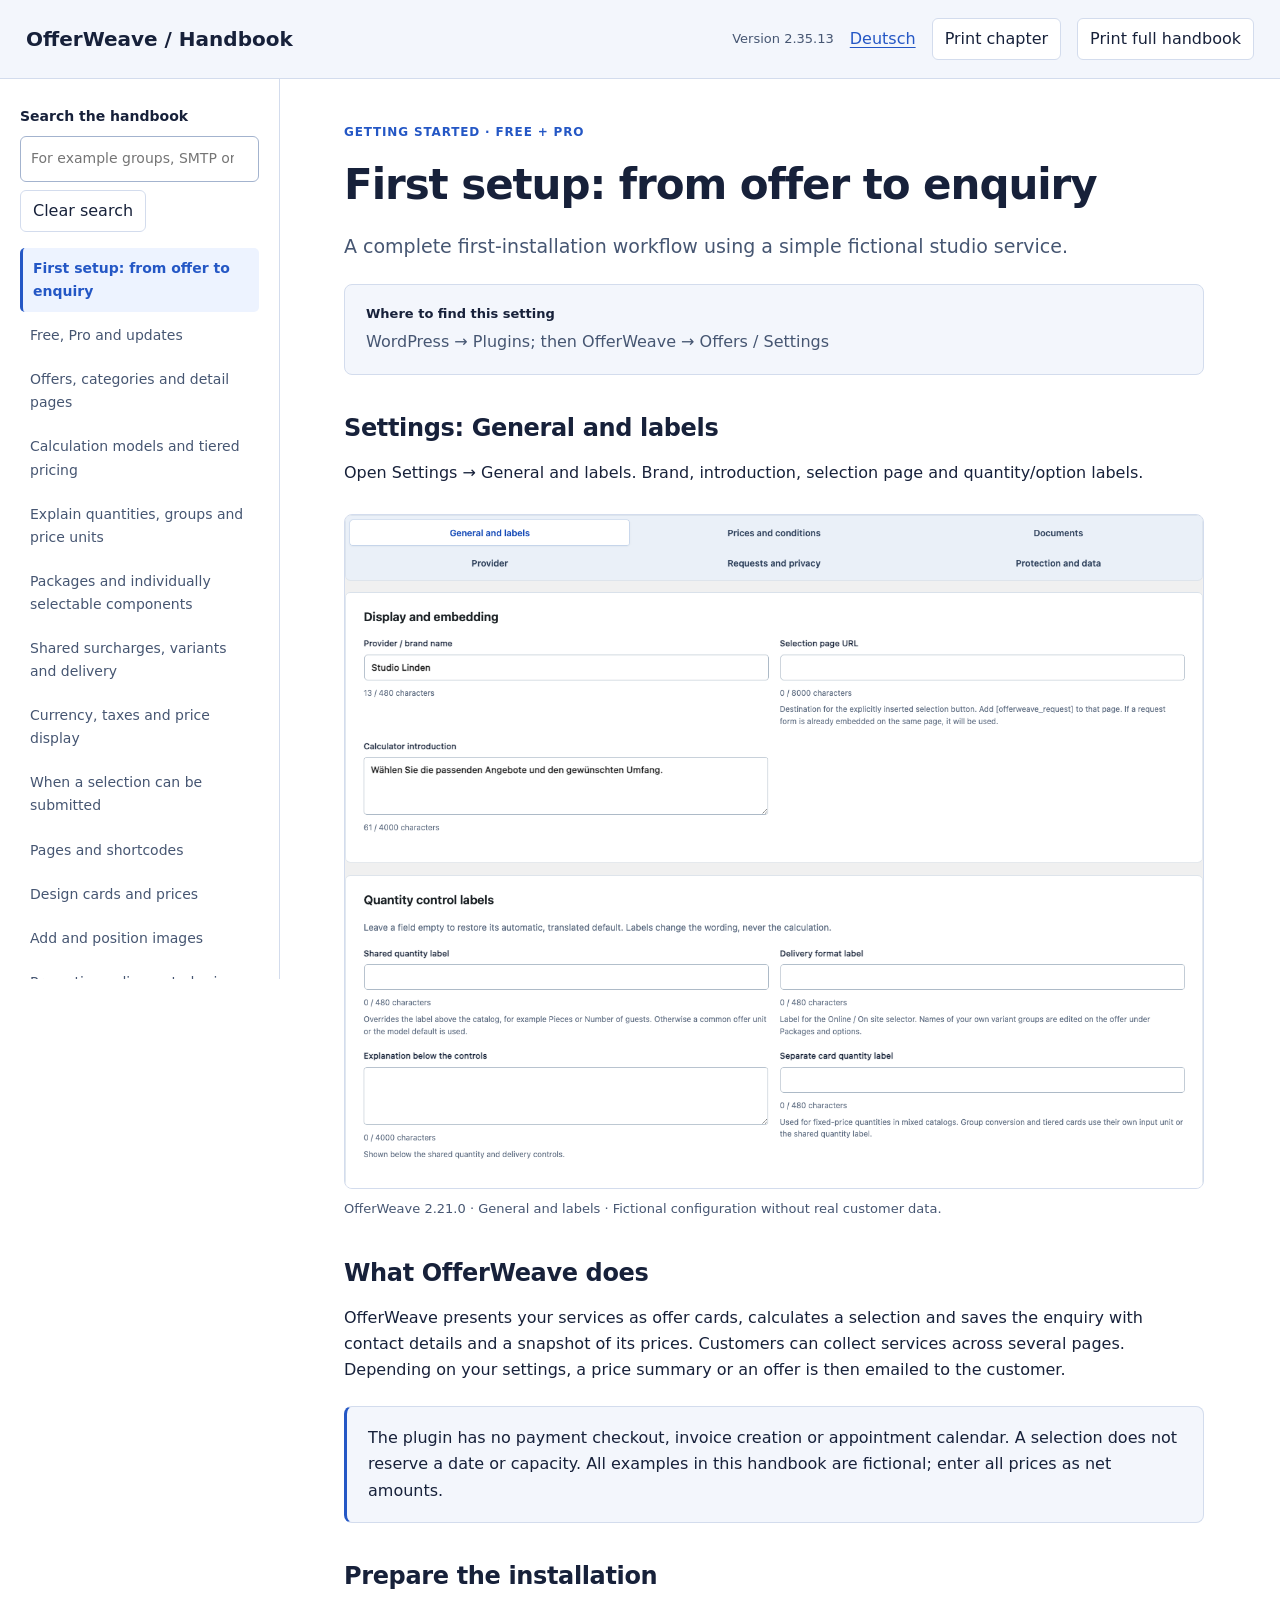
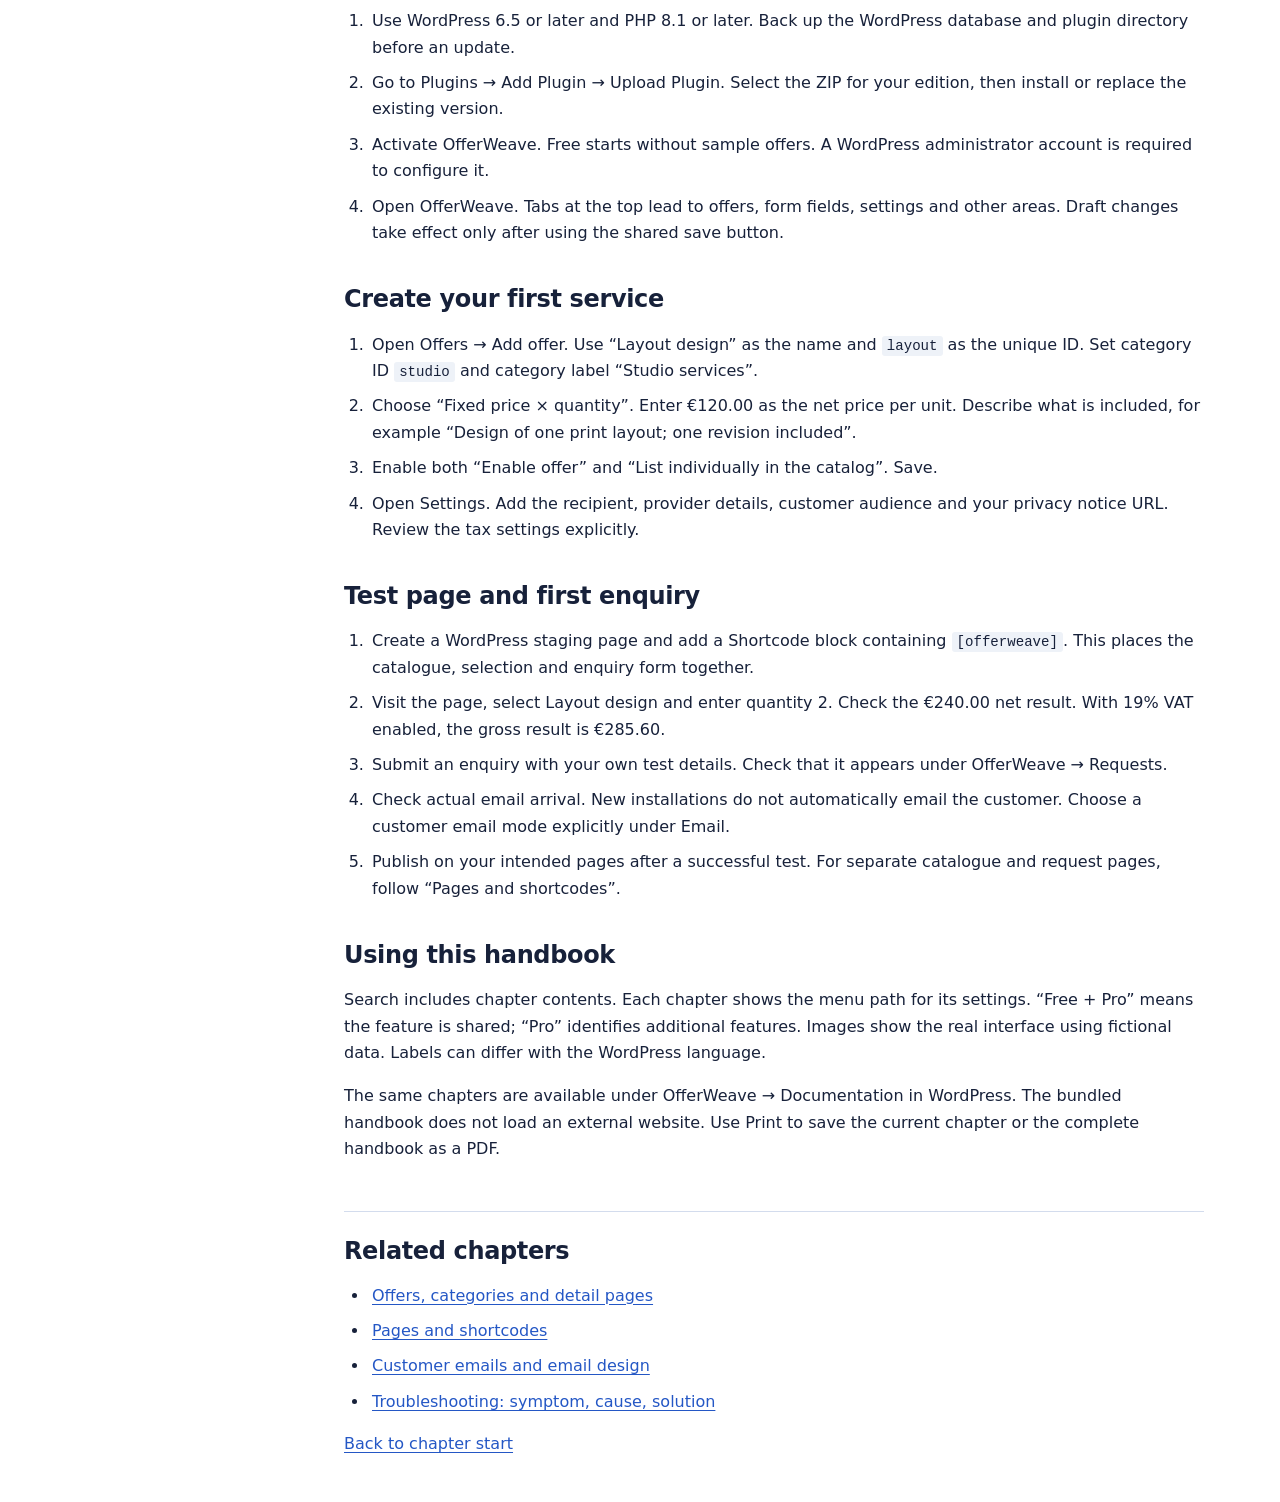
==== commit 97b3cfbd: "Release 2.35.13: remove SDK and keep external Pro checkout" ====
--- a/handbook/en/index.html
+++ b/handbook/en/index.html
@@ -1,4 +1,4 @@
-<!doctype html><html lang="en"><head><meta charset="utf-8"><meta name="viewport" content="width=device-width,initial-scale=1"><meta name="robots" content="noindex,nofollow"><title>OfferWeave · Handbook</title><link rel="stylesheet" href="../manual.css?v=2.35.12"><script defer src="../manual.js?v=2.35.12"></script></head><body class="owm" data-hit-label="matching chapters"><a class="owm-skip" href="#reader">Skip to content</a><header class="owm-header"><strong>OfferWeave / Handbook</strong><span>Version 2.35.12</span><a data-language href="../de/index.html" lang="de">Deutsch</a><button data-print hidden>Print chapter</button><button data-print-all hidden>Print full handbook</button></header><div class="owm-layout"><aside class="owm-sidebar"><div data-search-area hidden><label for="manual-search">Search the handbook</label><input type="search" id="manual-search" placeholder="For example groups, SMTP or banners"><button data-clear>Clear search</button><p data-search-status role="status" aria-live="polite"></p></div><nav aria-label="Contents"><a href="#start" data-topic="start">First setup: from offer to enquiry</a><a href="#editions" data-topic="editions">Free, Pro and updates</a><a href="#offers" data-topic="offers">Offers, categories and detail pages</a><a href="#pricing" data-topic="pricing">Calculation models and tiered pricing</a><a href="#groups" data-topic="groups">Explain quantities, groups and price units</a><a href="#packages" data-topic="packages">Packages and individually selectable components</a><a href="#variants" data-topic="variants">Shared surcharges, variants and delivery</a><a href="#taxes" data-topic="taxes">Currency, taxes and price display</a><a href="#selection-rules" data-topic="selection-rules">When a selection can be submitted</a><a href="#shortcodes" data-topic="shortcodes">Pages and shortcodes</a><a href="#design" data-topic="design">Design cards and prices</a><a href="#images" data-topic="images">Add and position images</a><a href="#promotions" data-topic="promotions">Promotions, discounted prices and banners</a><a href="#forms" data-topic="forms">Forms, required fields and spam protection</a><a href="#email" data-topic="email">Customer emails and email design</a><a href="#smtp" data-topic="smtp">Set up SMTP and diagnose errors</a><a href="#requests" data-topic="requests">Review, manage and resend requests</a><a href="#legal" data-topic="legal">Document type, provider details and deadlines</a><a href="#languages" data-topic="languages">German, English and multilingual websites</a><a href="#transfer" data-topic="transfer">Import, export and site migration</a><a href="#maintenance" data-topic="maintenance">Updates, backups and retention</a><a href="#troubleshooting" data-topic="troubleshooting">Troubleshooting: symptom, cause, solution</a><a href="#reference" data-topic="reference">Settings finder and launch checklist</a></nav><p data-empty hidden>No matching chapters. Try a different search term.</p></aside><main id="reader"><noscript><p>Without JavaScript, all chapters are shown in sequence. Use your browser’s Find function.</p></noscript><article id="start" data-article tabindex="-1"><p class="owm-eyebrow">Getting started · Free + Pro</p><h1>First setup: from offer to enquiry</h1><p class="owm-lead">A complete first-installation workflow using a simple fictional studio service.</p><div class="owm-path"><strong>Where to find this setting</strong><p>WordPress → Plugins; then OfferWeave → Offers / Settings</p></div><section id="start--1"><h2>Settings: General and labels</h2><p>Open Settings → General and labels. Brand, introduction, selection page and quantity/option labels.</p><figure><a href="../images/settings-general-en.webp" target="_blank" rel="noopener" aria-label="Open full-size image: Settings navigation with the section open: General and labels"><img src="../images/settings-general-en.webp" alt="Settings navigation with the section open: General and labels" loading="lazy" width="1334" height="1046"></a><figcaption>OfferWeave 2.21.0 · General and labels · Fictional configuration without real customer data.</figcaption></figure></section><section id="start--2"><h2>What OfferWeave does</h2><p>OfferWeave presents your services as offer cards, calculates a selection and saves the enquiry with contact details and a snapshot of its prices. Customers can collect services across several pages. Depending on your settings, a price summary or an offer is then emailed to the customer.</p><aside class="owm-note">The plugin has no payment checkout, invoice creation or appointment calendar. A selection does not reserve a date or capacity. All examples in this handbook are fictional; enter all prices as net amounts.</aside></section><section id="start--3"><h2>Prepare the installation</h2><ol><li>Use WordPress 6.5 or later and PHP 8.1 or later. Back up the WordPress database and plugin directory before an update.</li><li>Go to Plugins → Add Plugin → Upload Plugin. Select the ZIP for your edition, then install or replace the existing version.</li><li>Activate OfferWeave. Free starts without sample offers. A WordPress administrator account is required to configure it.</li><li>Open OfferWeave. Tabs at the top lead to offers, form fields, settings and other areas. Draft changes take effect only after using the shared save button.</li></ol></section><section id="start--4"><h2>Create your first service</h2><ol><li>Open Offers → Add offer. Use “Layout design” as the name and <code>layout</code> as the unique ID. Set category ID <code>studio</code> and category label “Studio services”.</li><li>Choose “Fixed price × quantity”. Enter €120.00 as the net price per unit. Describe what is included, for example “Design of one print layout; one revision included”.</li><li>Enable both “Enable offer” and “List individually in the catalog”. Save.</li><li>Open Settings. Add the recipient, provider details, customer audience and your privacy notice URL. Review the tax settings explicitly.</li></ol></section><section id="start--5"><h2>Test page and first enquiry</h2><ol><li>Create a WordPress staging page and add a Shortcode block containing <code>[offerweave]</code>. This places the catalogue, selection and enquiry form together.</li><li>Visit the page, select Layout design and enter quantity 2. Check the €240.00 net result. With 19% VAT enabled, the gross result is €285.60.</li><li>Submit an enquiry with your own test details. Check that it appears under OfferWeave → Requests.</li><li>Check actual email arrival. New installations do not automatically email the customer. Choose a customer email mode explicitly under Email.</li><li>Publish on your intended pages after a successful test. For separate catalogue and request pages, follow “Pages and shortcodes”.</li></ol></section><section id="start--6"><h2>Using this handbook</h2><p>Search includes chapter contents. Each chapter shows the menu path for its settings. “Free + Pro” means the feature is shared; “Pro” identifies additional features. Images show the real interface using fictional data. Labels can differ with the WordPress language.</p><p>The same chapters are available under OfferWeave → Documentation in WordPress. The bundled handbook does not load an external website. Use Print to save the current chapter or the complete handbook as a PDF.</p></section><footer><h2>Related chapters</h2><ul><li><a href="#offers">Offers, categories and detail pages</a></li><li><a href="#shortcodes">Pages and shortcodes</a></li><li><a href="#email">Customer emails and email design</a></li><li><a href="#troubleshooting">Troubleshooting: symptom, cause, solution</a></li></ul><a href="#start">Back to chapter start</a></footer></article><article id="editions" data-article tabindex="-1"><p class="owm-eyebrow">Getting started · Free + Pro</p><h1>Free, Pro and updates</h1><p class="owm-lead">Edition features, installation and licence management.</p><div class="owm-path"><strong>Where to find this setting</strong><p>OfferWeave → Free &amp; Pro</p></div><section id="editions--1"><h2>Choose an edition</h2><div class="owm-table" tabindex="0" role="region" aria-label="Area / Free / Pro"><table><thead><tr><th scope="col">Area</th><th scope="col">Free</th><th scope="col">Pro</th></tr></thead><tbody><tr><td>Offers, categories, images and custom short-info icons</td><td>Yes</td><td>Yes</td></tr><tr><td>Fixed price × quantity, one-off or monthly</td><td>Yes</td><td>Yes</td></tr><tr><td>Catalogue, single card, detail selection and enquiry shortcodes</td><td>Yes</td><td>Yes</td></tr><tr><td>Shared or independent card inputs and field labels</td><td>Yes</td><td>Yes</td></tr><tr><td>Accent colour, card background and corner radius</td><td>Yes</td><td>Yes</td></tr><tr><td>Custom enquiry fields and spam protection</td><td>Yes</td><td>Yes</td></tr><tr><td>Manage and export enquiries; send standard emails</td><td>Yes</td><td>Yes</td></tr><tr><td>Global default currency</td><td>Yes</td><td>Yes</td></tr><tr><td>Additional currencies such as CHF, GBP, JPY and KWD</td><td>Yes</td><td>Yes</td></tr><tr><td>Taxes, net/gross display and request conditions</td><td>Yes</td><td>Yes</td></tr><tr><td>German/English and Polylang integration</td><td>Yes</td><td>Yes</td></tr><tr><td>Import and export configuration within the edition</td><td>Yes</td><td>Yes</td></tr><tr><td>Tiered pricing, groups and selection packages</td><td>No</td><td>Yes</td></tr><tr><td>Variants and delivery shared or per card</td><td>No</td><td>Yes</td></tr><tr><td>Custom surcharges and additional costs</td><td>No</td><td>Yes</td></tr><tr><td>Freely position inputs using shortcodes</td><td>No</td><td>Yes</td></tr><tr><td>Scheduled promotions and discounted prices</td><td>No</td><td>Yes</td></tr><tr><td>Place promotion banners freely with shortcodes</td><td>No</td><td>Yes</td></tr><tr><td>Full designer for cards, inputs and banners</td><td>No</td><td>Yes</td></tr><tr><td>Custom email templates and styling</td><td>No</td><td>Yes</td></tr><tr><td>Built-in SMTP delivery for OfferWeave</td><td>No</td><td>Yes</td></tr></tbody></table></div><figure><a href="../images/edition-features-en.webp" target="_blank" rel="noopener" aria-label="Open full-size image: Compare Free and Pro features inside the plugin."><img src="../images/edition-features-en.webp" alt="Compare Free and Pro features inside the plugin." loading="lazy" width="1196" height="985"></a><figcaption>OfferWeave 2.35.0 · Feature comparison in the installed Free edition.</figcaption></figure><p>Free has no two-offer limit. The shared technical maximum is 150 offers. Pro adds calculation models and design controls; a monthly offer price is not a payment or subscription collection feature.</p><p>OfferWeave is developed and published by Convati UG (haftungsbeschränkt). This company is listed as the plugin author in all three editions.</p><p>Under Design, Free provides accent colour, card background and corner radius. All supported default currencies can be selected under Settings in Free and Pro.</p><figure><a href="../images/free-design-en.webp" target="_blank" rel="noopener" aria-label="Open full-size image: The three Free basic design settings."><img src="../images/free-design-en.webp" alt="The three Free basic design settings." loading="lazy" width="1254" height="310"></a><figcaption>OfferWeave 2.35.0 · Basic design in a local WordPress installation.</figcaption></figure></section><section id="editions--2"><h2>Buy Pro from the dashboard</h2><p>Buy Pro opens the plan comparison for 1, 5 or 25 website registrations in a new tab. Annual prices for Germany are 69, 129 and 249 euros including 19% German VAT. The VAT label appears directly below each price. The note about tax adjustment to your billing country at checkout appears below the pricing cards. Choose Go to checkout for your preferred plan. Your current WordPress draft remains open.</p><figure><a href="../images/upgrade-en.webp" target="_blank" rel="noopener" aria-label="Open full-size image: OfferWeave: its own Pro plan comparison with three German VAT-inclusive prices and checkout buttons."><img src="../images/upgrade-en.webp" alt="OfferWeave: its own Pro plan comparison with three German VAT-inclusive prices and checkout buttons." loading="lazy" width="1160" height="903"></a><figcaption>OfferWeave 2.35.9: Plan comparison for 1, 5 or 25 website registrations with German VAT-inclusive prices.</figcaption></figure><p>Manage your account and existing licence under Free &amp; Pro. Clicking the purchase button does not place an order or save your configuration. After purchase, install the public Pro package and activate the licence you receive.</p></section><section id="editions--3"><h2>Install or switch editions</h2><ol><li>Back up the configuration and database. Install the appropriate ZIP using WordPress → Plugins → Add Plugin → Upload Plugin.</li><li>Deactivate any currently active OfferWeave edition under Plugins, then activate the required edition. Settings and requests are preserved. For network activation, also check individual sites.</li><li>After switching, check your catalogue, detail pages, selection and emails on a staging page.</li></ol><aside class="owm-note">Switching to Free does not convert Pro offers into fixed-price offers. Complex offers become unavailable publicly; advanced settings remain stored and protected from editing. Simple offers use their regular prices without Pro promotions and with basic styling.</aside><aside class="owm-note">Updating to 2.35.0 migrates existing settings and enquiries once to the new internal storage names. Back up the database before updating. Returning to an older plugin version requires its matching database backup.</aside></section><section id="editions--4"><h2>Licence and services</h2><p>A paid Pro licence includes official updates, downloads and support for the purchased term. Open Free &amp; Pro to view your licence status and access account and licence management.</p><p>Deactivating a licence does not automatically cancel its subscription. If payment is pending or the wrong product account is connected, check the status in your Freemius account.</p><figure><a href="../images/license-status-en.webp" target="_blank" rel="noopener" aria-label="Open full-size image: Manage licence status and account."><img src="../images/license-status-en.webp" alt="Manage licence status and account." loading="lazy" width="1074" height="1181"></a><figcaption>OfferWeave 2.25.6 · Local WordPress test with a fixture status.</figcaption></figure></section><footer><h2>Related chapters</h2><ul><li><a href="#start">First setup: from offer to enquiry</a></li><li><a href="#maintenance">Updates, backups and retention</a></li><li><a href="#transfer">Import, export and site migration</a></li></ul><a href="#editions">Back to chapter start</a></footer></article><article id="offers" data-article tabindex="-1"><p class="owm-eyebrow">Build your catalogue · Free + Pro</p><h1>Offers, categories and detail pages</h1><p class="owm-lead">The basic card fields and the difference between enabled and individually visible.</p><div class="owm-path"><strong>Where to find this setting</strong><p>OfferWeave → Offers → choose an offer → four areas</p></div><section id="offers--1"><h2>Find an offer</h2><p>Search, role, status and category filters stay at the top of the offer sidebar. Only the matching offer entries below them scroll. The result count, Reset filters and Add offer remain outside the result list. Switching offers preserves filters, the open draft and list position. Changing a filter starts at the top of the results. An open draft stays open even when it no longer matches the filter.</p><figure><a href="../images/offers-en.webp" target="_blank" rel="noopener" aria-label="Open full-size image: Offer editor with stationary search filters and an independently scrolling result list."><img src="../images/offers-en.webp" alt="Offer editor with stationary search filters and an independently scrolling result list." loading="lazy" width="1334" height="950"></a><figcaption>OfferWeave 2.20.1 · Search and filters at the top, scrollable offers below.</figcaption></figure><p>Scroll the results with the mouse wheel or touch. Tab reaches the result region and its offer buttons; Page Up/Down scrolls the focused list. On narrow or short screens the sidebar stays in the normal page flow while the results still scroll independently.</p></section><section id="offers--2"><h2>Four areas instead of one long form</h2><ol><li>Content and appearance: name, description, card text, price unit and image.</li><li>Price and quantity: pricing model, price, quantity rules, unit labels and draft preview.</li><li>Packages and options: included content, separate component prices for assembled packages, variants and travel costs.</li><li>Publication: unique ID, category, visibility, detail address and shortcodes.</li></ol></section><section id="offers--3"><h2>Key facts with your own icons</h2><p>Under Offers → Content and appearance → Key facts, add up to four entries with your own image files. Each row has a text field, a small image preview and “Choose / upload”. There is no predefined icon list. New rows start without an icon and display only the text. Also available in Free.</p><p>Key facts automatically spread across the available inner card width. Each icon and label remain one group. Existing padding and minimum gaps are preserved. When space is limited, whole groups move to a new line; long text can wrap within its group. A single item stays left-aligned. This applies to all card layouts and the preview without an extra setting.</p><figure><a href="../images/fact-spacing-en.webp" target="_blank" rel="noopener" aria-label="Open full-size image: Offer card with three key facts distributed across its inner width, each icon paired with its label."><img src="../images/fact-spacing-en.webp" alt="Offer card with three key facts distributed across its inner width, each icon paired with its label." loading="lazy" width="628" height="590"></a><figcaption>OfferWeave 2.29.1: Even space between key-fact groups, preserving card padding.</figcaption></figure><figure><a href="../images/fact-icons-en.webp" target="_blank" rel="noopener" aria-label="Open full-size image: Evenly aligned key facts with a small remove cross above each assigned icon preview."><img src="../images/fact-icons-en.webp" alt="Evenly aligned key facts with a small remove cross above each assigned icon preview." loading="lazy" width="946" height="734"></a><figcaption>OfferWeave 2.16.2: Labels above; text field, preview and buttons share one line. The small × above the icon removes only the image.</figcaption></figure><ol><li>Click “Add key fact” and enter text. Each row allows up to 480 characters; short facts are easier to read.</li><li>“Choose / upload” opens the WordPress media library. Use “Upload files” to add your own image or “Media Library” to select an existing image. Confirm with “Use this icon”.</li><li>The small × directly above the icon preview clears only the image assignment (tooltip “Remove icon”). The file stays in the media library. The arrows on the right move text, icon and translations together; the right-hand × beside the arrows removes the entire key fact.</li><li>Save to publish changes. The same own icons appear in all card layouts and the designer preview. Duplicating an offer keeps its assignments.</li></ol><p>Use small, preferably square PNG, WebP, JPEG, GIF or AVIF files; transparent PNGs work well for isolated icons. Display preserves their proportions. SVGs from the media library are also supported; new SVG uploads must be enabled in WordPress. Icons next to their text are treated as decorative for screen readers.</p><p>Export/import keeps image addresses, not image files or media IDs from another installation. Icons remain visible while their original addresses are reachable. For a complete move, transfer the files to the target site’s media library and assign them there. A missing image can be selected again or removed.</p><p>Version 2.16.1 removes the previous predefined key-fact symbols. Text and order remain intact; select your own image files for any desired icons. Other card symbols are unchanged.</p></section><section id="offers--4"><h2>Create and save</h2><p>Add offer provides starting points. A single offer starts with fixed price × quantity; the two package presets are available in Pro. Then adjust the existing rules. Cancel creates nothing. Switching areas never saves: use the save button to apply your configuration.</p><aside class="owm-note">The role describes composition. The pricing model describes how the price is calculated. A module is not a separate offer type. An included single offer keeps its own calculation.</aside></section><section id="offers--5"><h2>Catalog and detail page</h2><p>Under Publication enable the catalog card and add a detail URL if needed. Place <code>[offerweave_add id=&quot;layout&quot;]</code> on the detail page. IDs do not depend on list order. Use <code>[offerweave_catalog category=&quot;studio&quot;]</code> for a catalog and <code>[offerweave_selection]</code> separately for the selection.</p></section><section id="offers--6"><h2>Yellow notice for mixed categories</h2><p>A category can still contain different calculation models. A yellow notice appears at the top of the offer editor when active offers with their own catalog cards use different models. It does not prevent saving or change prices.</p><p>Open “Review offers and price rules”. Each model lists its affected offers. Click an offer to open its price rule directly. Inactive offers and components without their own catalog cards are excluded. The notice already responds to changes in the draft.</p><figure><a href="../images/category-models-en.webp" target="_blank" rel="noopener" aria-label="Open full-size image: Yellow notice in the offer editor with separate lists for fixed price times quantity and group conversion."><img src="../images/category-models-en.webp" alt="Yellow notice in the offer editor with separate lists for fixed price times quantity and group conversion." loading="lazy" width="1034" height="556"></a><figcaption>OfferWeave 2.22.2 · real local interface with fictional studio services: review price rules without blocking saving.</figcaption></figure><p>For a consistent shared quantity, use suitable matching models within a category. Delivery format is shared even with mixed models. Review each offer under Price and quantity and configure its own group size or tiers. Categories do not share a price rule: changing a model never automatically changes other offers or package components.</p><p>Alternatively, choose “Independently on each offer card” under Settings → General and labels. Each card then owns its quantity and delivery choices and the shared block disappears, even with identical pricing models.</p></section><section id="offers--7"><h2>Notices and confirmations</h2><p>OfferWeave displays its notices and confirmations in its own dialog windows. Read a notice and dismiss it with Understood, the close button or Escape. Cancel, close or Escape leave a confirmation without making a change. Only the labelled action button performs the action.</p><figure><a href="../images/dialog-warning-en.webp" target="_blank" rel="noopener" aria-label="Open full-size image: OfferWeave warning when changing the price model of a package with assigned components."><img src="../images/dialog-warning-en.webp" alt="OfferWeave warning when changing the price model of a package with assigned components." loading="lazy" width="1420" height="1050"></a><figcaption>OfferWeave 2.35.4 · The previous model and package assignments remain intact.</figcaption></figure><p>If a package has assigned components, explicitly remove those assignments under Packages and options before changing to a price model without components. Closing the notice does not remove any assignments.</p><figure><a href="../images/dialog-confirm-en.webp" target="_blank" rel="noopener" aria-label="Open full-size image: Offer removal confirmation with Cancel and Remove offer buttons."><img src="../images/dialog-confirm-en.webp" alt="Offer removal confirmation with Cancel and Remove offer buttons." loading="lazy" width="1420" height="1050"></a><figcaption>OfferWeave 2.35.4 · Cancel receives initial focus; removal requires confirmation.</figcaption></figure><p>Reloading, closing or leaving a page with unsaved changes can still show a browser warning. The browser controls its wording and appearance. This protection against data loss remains in place.</p></section><section id="offers--8"><h2>Resolve a missing selection package in Pro</h2><p>An older saved assignment may refer to a selection package that no longer exists. Pro displays its ID under Offers → select the offer → Price and quantity → Calculation and input. Displaying the notice does not change any data.</p><figure><a href="../images/offer-missing-parent-en.webp" target="_blank" rel="noopener" aria-label="Open full-size image: Pro shows the ID of a missing selection package and the Configure independently button."><img src="../images/offer-missing-parent-en.webp" alt="Pro shows the ID of a missing selection package and the Configure independently button." loading="lazy" width="934" height="485"></a><figcaption>OfferWeave 2.35.5 · Actual Pro interface with a fictional studio service.</figcaption></figure><ol><li>Check the displayed package ID and this offer’s own prices, group sizes and options.</li><li>Click Configure independently if the offer should use its existing settings. Only the reference to the missing package is removed; prices and variants are preserved.</li><li>Check the price calculation and click Save changes. Any remaining invalid assignments are still reported when saving.</li></ol><aside class="owm-note">Normal editing of Free offers remains available in Free; saved Pro data is preserved. Switching editions does not silently remove a missing Pro assignment. You can explicitly correct it when you next use Pro.</aside></section><footer><h2>Related chapters</h2><ul><li><a href="#pricing">Calculation models and tiered pricing</a></li><li><a href="#groups">Explain quantities, groups and price units</a></li><li><a href="#images">Add and position images</a></li><li><a href="#shortcodes">Pages and shortcodes</a></li></ul><a href="#offers">Back to chapter start</a></footer></article><article id="pricing" data-article tabindex="-1"><p class="owm-eyebrow">Calculate prices · Pro</p><h1>Calculation models and tiered pricing</h1><p class="owm-lead">Choose the right model and verify its formula with concrete numbers. Fixed prices are also available in Free.</p><div class="owm-path"><strong>Where to find this setting</strong><p>OfferWeave → Offers → Price and quantity</p></div><section id="pricing--1"><h2>Choose the model</h2><p>Fixed price × quantity multiplies the base price by the number of units. Group calculation divides the total input quantity by group size and rounds up. Tiered pricing selects the base price for the quantity and charges additional units within the configured bands. Assembled packages add only their own stored component prices, then apply the package quantity or group basis.</p></section><section id="pricing--2"><h2>Set up tiers</h2><p>Limits must increase across tiers and surcharge bands. Print example: up to 100 copies costs €600; up to 200 each additional copy costs €3. Thus 150 copies cost €750 net. Monthly offers use monthly amounts. Above the automatic calculation limit the price remains open.</p><figure><a href="../images/tiers-en.webp" target="_blank" rel="noopener" aria-label="Open full-size image: Price tiers with base price and surcharge band."><img src="../images/tiers-en.webp" alt="Price tiers with base price and surcharge band." loading="lazy" width="1034" height="571"></a><figcaption>Price tiers with base price and surcharge band.</figcaption></figure></section><section id="pricing--3"><h2>Calculate the draft</h2><ol><li>Go to Test the calculation under Price and quantity. It uses your unsaved settings.</li><li>Choose quantity and, where applicable, contents, variants and travel inputs. Calculate draft uses the same calculation as the customer area.</li><li>Test a normal quantity, the last quantity in a group/tier and the first above it. With 20 units per group, 21 units produce two groups.</li><li>Review net, tax, gross, terms and outstanding costs. Eligibility messages concern this item; further items may make the request eligible.</li></ol><figure><a href="../images/price-preview-en.webp" target="_blank" rel="noopener" aria-label="Open full-size image: Draft price preview with two calculated groups."><img src="../images/price-preview-en.webp" alt="Draft price preview with two calculated groups." loading="lazy" width="1034" height="619"></a><figcaption>Draft price preview with two calculated groups.</figcaption></figure><aside class="owm-note">Preview creates no request and sends no email. Changing an input clears the stale result. Invalid configurations must be corrected before calculation.</aside></section><section id="pricing--4"><h2>Quantities in matching and mixed categories</h2><p>When all visible offers use the same calculation model, the shared quantity remains above the cards. When fixed price times quantity, group conversion or tiered pricing are mixed, every card has its own quantity before its price. Delivery format remains a shared selector above the cards. It applies to all offers with a delivery rule; quantities stay independent. Additional custom variants remain inside their respective card.</p><p>Example: a studio session costs €200 per group of up to 10 guests, with no discount for further groups. Enter 30 guests in its card: the price is €600. A layout service costing €120 per template starts at quantity 1. Set its card quantity to 2: it costs €240 while the studio session stays at €600.</p><figure><a href="../images/mixed-catalog-en.webp" target="_blank" rel="noopener" aria-label="Open full-size image: Mixed catalog: shared delivery format above the cards, with template quantity and guest count inside their respective offer cards."><img src="../images/mixed-catalog-en.webp" alt="Mixed catalog: shared delivery format above the cards, with template quantity and guest count inside their respective offer cards." loading="lazy" width="1340" height="786"></a><figcaption>OfferWeave 2.26.2 · actual catalog calculation: 30 guests and 2 print templates; prices and quantities remain independent.Local quantity fields sit compactly below their respective prices.</figcaption></figure><p>Fixed-price cards start at quantity 1. Group and tiered offers use their own default quantity and input unit. An invalid card quantity blocks only that offer. Adding it preserves its quantity, options and any travel details. Package and component rules stay independent. The yellow notice remains only in the administrator’s Offers area.</p><p>A shared “On site” choice uses each offer’s own surcharges and variants. If an offer has several variants for the same format, choose its additional delivery variant on that card. Unavailable offers cannot be added for that format. Travel details stay on each card; changing the shared format later does not alter items already added to the selection.</p></section><section id="pricing--5"><h2>Contract terms, totals and custom price notes</h2><p>For monthly offers, open Offers → Price and quantity → Billing. Turn off “Show total cost for the contract term” to keep only the monthly price and contract term on the card. This applies to category and single cards, the design preview and [offerweave_add]. Available in Free and Pro.</p><figure><a href="../images/term-display-en.webp" target="_blank" rel="noopener" aria-label="Open full-size image: Monthly offer billing with custom contract text and term totals turned off"><img src="../images/term-display-en.webp" alt="Monthly offer billing with custom contract text and term totals turned off" loading="lazy" width="974" height="527"></a><figcaption>OfferWeave 2.30.0: Configure contract text and term totals per offer.</figcaption></figure><p>The automatic term text comes from the contract duration. Replace it using “Contract term text”, for example “Minimum term: {months} months”. {months} inserts the current duration automatically. Leave the field empty to restore the default text.</p><p>The term total combines the calculated monthly amount multiplied by the contract duration with the default suffix “for the entire term”. Customize the suffix using “Text after the term total”. The amount is still calculated and updates with quantities, options and promotions. Hiding the total or switching to one-time billing preserves your texts.</p><p>Other accompanying text comes from Offers → Content and appearance → Additional price note. Edit or remove your note about a one-time project there. An empty field shows no additional note.</p><p>These settings affect the display before selection. Contract duration, calculation, the complete request summary and emails stay unchanged. The tax label remains immediately below the price. Custom texts are available in the existing translation editor.</p></section><footer><h2>Related chapters</h2><ul><li><a href="#groups">Explain quantities, groups and price units</a></li><li><a href="#packages">Packages and individually selectable components</a></li><li><a href="#variants">Shared surcharges, variants and delivery</a></li><li><a href="#taxes">Currency, taxes and price display</a></li></ul><a href="#pricing">Back to chapter start</a></footer></article><article id="groups" data-article tabindex="-1"><p class="owm-eyebrow">Calculate prices · Pro</p><h1>Explain quantities, groups and price units</h1><p class="owm-lead">Convert a total quantity into groups and show the rule clearly on every card.</p><div class="owm-path"><strong>Where to find this setting</strong><p>OfferWeave → Offers → Price and quantity → Groups / Unit labels</p></div><section id="groups--1"><h2>Separate input and billing</h2><p>The customer enters the total quantity, such as 25 people. With 20 people per group, the offer calculates two groups. The price unit on the card is only a label; it does not enable group calculation.</p></section><section id="groups--2"><h2>Configure groups</h2><p>Select the individual offer or package. Under Price and quantity choose group calculation, enter base price and units per group, then set the discount for additional identical groups. Example: €300 for the first group with 20% off additional groups gives €540 net for two groups. This offer’s variants and travel costs are applied using their own rules.</p><figure><a href="../images/groups-en.webp" target="_blank" rel="noopener" aria-label="Open full-size image: Own group size and price rule for the selected offer."><img src="../images/groups-en.webp" alt="Own group size and price rule for the selected offer." loading="lazy" width="1034" height="439"></a><figcaption>Own group size and price rule for the selected offer.</figcaption></figure></section><section id="groups--3"><h2>Use your own terminology</h2><p>Open Unit labels under Price and quantity. Enter singular and plural names for the input and, for groups, the billing unit: for example image/images and batch/batches. Empty fields retain default terms. Labels can be translated and never change quantities or price rules.</p><figure><a href="../images/units-en.webp" target="_blank" rel="noopener" aria-label="Open full-size image: Optional custom names for input and grouping units."><img src="../images/units-en.webp" alt="Optional custom names for input and grouping units." loading="lazy" width="1034" height="399"></a><figcaption>Optional custom names for input and grouping units.</figcaption></figure></section><section id="groups--4"><h2>Explain the card unit</h2><p>Under Content and presentation, enable “Explain the price unit”. With no custom text, grouped offers show their actual conversion and tiered prices show their calculated scope. Fixed price × quantity does not repeat the quantity in an extra explanation; the input already shows it. Custom text can contain <code>{participants}</code>, <code>{groups}</code>, <code>{group_size}</code> and <code>{quantity}</code>, for example “Each box contains 12 bottles”. Tokens stay unchanged when you rename visible units. Each single offer and package uses its own settings.</p><figure><a href="../images/unit-explanation-en.webp" target="_blank" rel="noopener" aria-label="Open full-size image: Settings for the price unit and optional explanatory text."><img src="../images/unit-explanation-en.webp" alt="Settings for the price unit and optional explanatory text." loading="lazy" width="399" height="464"></a><figcaption>OfferWeave 2.15.2: An empty explanation does not create a duplicate quantity line for fixed-price offers. Custom explanations remain available.</figcaption></figure></section><section id="groups--5"><h2>Change control labels centrally</h2><p>Open Settings → General and labels → Quantity control labels to find four text fields. These settings are also available in Free; group conversion, tiered pricing and custom variants require Pro.</p><div class="owm-table" tabindex="0" role="region" aria-label="Field / Effect"><table><thead><tr><th scope="col">Field</th><th scope="col">Effect</th></tr></thead><tbody><tr><td>Shared quantity label</td><td>Overrides the label of the number input above the catalog, for example “Pieces”, “Number of guests” or “Number of participants”.</td></tr><tr><td>Delivery format label</td><td>Overrides “Delivery format” on the built-in Online / On site selector, for example “Session type”. Custom variant groups retain their own configured names.</td></tr><tr><td>Explanation below the controls</td><td>Appears below the shared controls. Explain what the input counts.</td></tr><tr><td>Separate card quantity label</td><td>Used on fixed-price cards in mixed views. An offer’s own input unit is appended in parentheses.</td></tr></tbody></table></div><figure><a href="../images/control-labels-en.webp" target="_blank" rel="noopener" aria-label="Open full-size image: Settings section with four editable labels for quantity, delivery format and explanatory text."><img src="../images/control-labels-en.webp" alt="Settings section with four editable labels for quantity, delivery format and explanatory text." loading="lazy" width="1334" height="488"></a><figcaption>OfferWeave 2.22.2 · labels for a fictional studio. Empty fields automatically restore default text.</figcaption></figure><p>Shared input uses your global label or the common input unit. On local group and tiered cards, the offer’s own input unit takes precedence, falling back to the shared label or model default. Fixed-price cards use the separate card label with their unit. Shared help text is not copied into every card. Editing a selected line still uses that offer’s own unit.</p><p>To use other terms in group conversion and explanations, continue to configure input and group units directly on the offer under Price and quantity. A changed label does not change the calculation: “Pieces” is just text. Empty a global field and save to restore its translated default. Translate custom text in Languages; import and export include these settings.</p></section><footer><h2>Related chapters</h2><ul><li><a href="#pricing">Calculation models and tiered pricing</a></li><li><a href="#packages">Packages and individually selectable components</a></li><li><a href="#selection-rules">When a selection can be submitted</a></li></ul><a href="#groups">Back to chapter start</a></footer></article><article id="packages" data-article tabindex="-1"><p class="owm-eyebrow">Build your catalogue · Pro</p><h1>Packages and individually selectable components</h1><p class="owm-lead">Build fixed packages and custom combinations without charging groups or extras twice.</p><div class="owm-path"><strong>Where to find this setting</strong><p>OfferWeave → Offers → Packages and options</p></div><section id="packages--1"><h2>Single offers and packages stay separate</h2><p>A package uses its own price, quantity, group size, variants and taxes. Settings on an included single offer do not change this calculation. A single booking exclusively uses the single offer’s settings. Changes to package prices or quantities never flow back.</p></section><section id="packages--2"><h2>Fixed package</h2><ol><li>Create a package with included offers. Set its full package price and group rule under Price and quantity.</li><li>Under Packages and options select included content. Search helps with larger catalogs.</li><li>The assignment describes included content. Individual prices are not charged again. A component’s own model, group size or billing period does not override the package.</li></ol></section><section id="packages--3"><h2>Assembled package</h2><ol><li>Choose an assembled package and its quantity or group calculation basis.</li><li>Assign contents. New editor assignments start at €0: explicitly enter the Price inside this package for each selected component.</li><li>These component prices belong to the package. Later single-price changes are not synchronized. The same content may have different prices in different packages.</li><li>Minimum count controls the number of distinct contents. Minimum price raises a low package base price. The global request condition only blocks submission; it does not increase a price.</li></ol><figure><a href="../images/packages-en.webp" target="_blank" rel="noopener" aria-label="Open full-size image: Separately stored component prices inside one package."><img src="../images/packages-en.webp" alt="Separately stored component prices inside one package." loading="lazy" width="1034" height="566"></a><figcaption>Separately stored component prices inside one package.</figcaption></figure></section><section id="packages--4"><h2>Updating older versions</h2><p>Version 2.13 removes the former shared calculation link. Historical linked fixed-price cards receive their last effective quantity rules once as independent settings; already configured group offers retain their own values. Previously dynamic component prices are stored once inside each package. Thereafter no live price inheritance remains. Related request conditions continue to cover detached single offers.</p><aside class="owm-note">Back up before updating. Then check single and package bookings with typical quantities, surcharges and taxes. Existing requests retain their saved calculations. Nested packages and self-references remain unsupported.</aside></section><footer><h2>Related chapters</h2><ul><li><a href="#groups">Explain quantities, groups and price units</a></li><li><a href="#variants">Shared surcharges, variants and delivery</a></li><li><a href="#selection-rules">When a selection can be submitted</a></li><li><a href="#shortcodes">Pages and shortcodes</a></li></ul><a href="#packages">Back to chapter start</a></footer></article><article id="variants" data-article tabindex="-1"><p class="owm-eyebrow">Calculate prices · Pro</p><h1>Shared surcharges, variants and delivery</h1><p class="owm-lead">Maintain named surcharges centrally, assign them to offers and optionally link them to variants.</p><div class="owm-path"><strong>Where to find this setting</strong><p>OfferWeave → Surcharges / Offers → Price and quantity / Packages and options</p></div><section id="variants--1"><h2>Maintain your own surcharges centrally</h2><ol><li>Open Surcharges and choose Add surcharge. Enter a clear name such as Setup, Express processing or Materials.</li><li>Choose a flat amount, an amount per offer unit, participant or group, a percentage, or an additional customer-entered quantity. Enter the amount in your global currency.</li><li>For an additional quantity, define its unit and default. Quantities allow two decimal places, such as 1.25 hours. The amount is the price per such unit.</li><li>Save the configuration. A surcharge is only calculated once assigned to an offer. Central price changes affect every assigned offer after saving.</li></ol><figure><a href="../images/surcharges-en.webp" target="_blank" rel="noopener" aria-label="Open full-size image: Central surcharge library with setup fee and additional working hours"><img src="../images/surcharges-en.webp" alt="Central surcharge library with setup fee and additional working hours" loading="lazy" width="1274" height="1204"></a><figcaption>Use your own names and calculation rules instead of fixed industry terms.</figcaption></figure></section><section id="variants--2"><h2>Assign to offers and set conditions</h2><ol><li>Open the offer under Price and quantity and locate Assigned surcharges.</li><li>Select a compatible central surcharge and choose Assign surcharge. Incompatible calculation bases are not offered.</li><li>Choose Always, On site only, or a specific variant option. A variant condition needs an existing enabled option group and option.</li><li>Save and check the card and selection. Applicable amounts are included in the total and explained by name. Additional quantities appear only when their condition applies.</li></ol><p>Use the × next to a surcharge name to remove only its assignment to this offer. Manage surcharges opens the central library. When no further matching surcharges are available, a text notice replaces the empty selector. Fields stack on narrow panels.</p><figure><a href="../images/surcharge-assignments-en.webp" target="_blank" rel="noopener" aria-label="Open full-size image: Setup applies always; additional work applies only to the Express option"><img src="../images/surcharge-assignments-en.webp" alt="Setup applies always; additional work applies only to the Express option" loading="lazy" width="974" height="523"></a><figcaption>One central definition can serve several offers with different conditions.</figcaption></figure><p>Surcharges apply per selected offer line and follow its billing period and tax rate. Percentages use the service base after quantity rules and before promotions. Surcharges are not discounted and do not compound. Packages apply their own surcharges; component surcharges are not added again.</p><p>Enable or disable a surcharge centrally. Remove all offer assignments before deleting it. Existing requests and their emails retain the saved names, quantities and amounts. Existing on-site and travel rules remain unchanged; do not assign the same costs again as a new surcharge. Central surcharge management is included in Pro.</p></section><section id="variants--3"><h2>Build variants</h2><ol><li>Enable variants on the offer. For linked components, edit their shared selection package.</li><li>Add an option group with an ID and title, such as <code>delivery</code> / “Delivery”.</li><li>Create options such as “At the studio” and “At your location”. Assign stable IDs and enter each net surcharge.</li><li>Choose whether selection is required and which option is the default. Optional groups also allow no selection.</li><li>Add further groups such as Standard or Express processing. Customers select exactly one option per group; several groups can be combined.</li></ol><figure><a href="../images/variants-en.webp" target="_blank" rel="noopener" aria-label="Open full-size image: Variant editor with a fictional option group and price extras"><img src="../images/variants-en.webp" alt="Variant editor with a fictional option group and price extras" loading="lazy" width="1034" height="960"></a><figcaption>Name option groups to suit your own service.</figcaption></figure><p>The selector shows only the configured option name, such as “At the studio” or “At your location”. Amounts, percentages, calculation bases and “No surcharge” are not appended automatically. The selected surcharge remains included and explained in the card price. Optional groups still offer “No selection”.</p><figure><a href="../images/variant-options-en.webp" target="_blank" rel="noopener" aria-label="Open full-size image: Photo session with a concise option name and the surcharge shown in the card price."><img src="../images/variant-options-en.webp" alt="Photo session with a concise option name and the surcharge shown in the card price." loading="lazy" width="420" height="682"></a><figcaption>OfferWeave 2.26.3: Only the option name appears in the selector; price details remain on the card.</figcaption></figure></section><section id="variants--4"><h2>Choose the surcharge basis</h2><div class="owm-table" tabindex="0" role="region" aria-label="Basis / Effect"><table><thead><tr><th scope="col">Basis</th><th scope="col">Effect</th></tr></thead><tbody><tr><td>Per item</td><td>Once for the offer line</td></tr><tr><td>Per quantity</td><td>Multiplied by the quantity in a quantity-based model</td></tr><tr><td>Per participant</td><td>Multiplied by the total input quantity</td></tr><tr><td>Per group</td><td>Multiplied by the calculated groups</td></tr><tr><td>Percentage</td><td>Percentage of the calculated service base, excluding other extras</td></tr></tbody></table></div><p>Example: €300 base price, 10% Express and €20 packaging per item produce €350 net. The percentage is not also charged on packaging. For monthly offers, variants apply to the monthly amount. Negative surcharges are not supported; use promotions for discounts.</p></section><section id="variants--5"><h2>Delivery and travel costs</h2><p>A group marked as delivery can link options to the configured travel rules. When an on-site surcharge is represented by a variant, the older delivery surcharge is not charged twice. Still check travel costs separately: unresolved travel costs must remain visibly open.</p><aside class="owm-note">Linked components use the shared package variants. Maintain a shared extra there once. Promotion discounts affect the eligible service amount; variants and travel/on-site extras are not discounted.</aside><p>Change “Delivery format” centrally under Settings → General and labels → Quantity control labels. Edit the title of a custom variant group directly on its offer.</p></section><section id="variants--6"><h2>Test and maintain</h2><ul><li>Every required group needs a valid selection. Also test an optional group with no option selected.</li><li>Check quantity 1 and multiple units or groups, including totals in the selection and email.</li><li>Remove IDs deliberately. Customers must reselect if an older browser selection refers to an option that has been removed.</li><li>Technical limit: up to 20 groups with 100 options each. Keep the visible selection as short as practical.</li></ul></section><footer><h2>Related chapters</h2><ul><li><a href="#pricing">Calculation models and tiered pricing</a></li><li><a href="#groups">Explain quantities, groups and price units</a></li><li><a href="#promotions">Promotions, discounted prices and banners</a></li></ul><a href="#variants">Back to chapter start</a></footer></article><article id="taxes" data-article tabindex="-1"><p class="owm-eyebrow">Calculate prices · Free + Pro</p><h1>Currency, taxes and price display</h1><p class="owm-lead">Set the global currency, tax rates and net/gross display for cards, selections and emails.</p><div class="owm-path"><strong>Where to find this setting</strong><p>OfferWeave → Settings → Prices and conditions → Currency / VAT and price display</p></div><section id="taxes--1"><h2>Settings: Prices and conditions</h2><p>Open Settings → Prices and conditions to choose the default currency and configure VAT, net/gross display and request conditions. All supported currencies are selectable in Free and Pro. Tax settings are included in both editions.</p><figure><a href="../images/currency-en.webp" target="_blank" rel="noopener" aria-label="Open full-size image: USD default currency and tax settings under Prices and conditions"><img src="../images/currency-en.webp" alt="USD default currency and tax settings under Prices and conditions" loading="lazy" width="1274" height="1206"></a><figcaption>OfferWeave 2.32.0 · Set the default currency and tax rate globally.</figcaption></figure><p>Every offer card groups the price with its unit. The VAT label sits immediately below, before participant counts, group explanations and other notes. This also applies to promotional prices, variants and the design preview. The net/gross setting still determines the VAT label.</p><figure><a href="../images/price-tax-label-en.webp" target="_blank" rel="noopener" aria-label="Open full-size image: VAT label immediately below the price, before the group explanation"><img src="../images/price-tax-label-en.webp" alt="VAT label immediately below the price, before the group explanation" loading="lazy" width="420" height="684"></a><figcaption>OfferWeave 2.26.2: Price and VAT label stay together.</figcaption></figure></section><section id="taxes--2"><h2>Change the default currency</h2><ol><li>Under Currency → Default currency, choose the ISO code and name, such as EUR, USD, CHF, GBP or JPY. New and existing installations default to EUR.</li><li>Save the change. The symbol and decimal places apply to offer prices, variants, fixed discounts, minimum values, travel costs, previews, new requests and emails.</li><li>Review your prices and manually written currency references. Numerical amounts are preserved: 100 EUR becomes 100 USD. No exchange-rate conversion is performed.</li></ol><p>Decimal places follow the currency: for example, two for EUR, none for JPY and three for KWD. If an existing amount cannot be represented exactly or exceeds the input limit, the currency remains unchanged. Adjust that amount first. Tax and discount percentages do not change.</p><aside class="owm-note">One default currency applies to the entire provider catalog. Mixed currencies per card and automatic exchange rates are not included. Saved requests and regenerated emails retain their original currency; legacy requests without a currency field remain EUR. OfferWeave license prices in EUR are independent of this setting. The following price examples use EUR.</aside></section><section id="taxes--3"><h2>Always enter source prices as net amounts</h2><p>Base prices, variants, travel costs and fixed promotion discounts are maintained as net values. The display setting determines whether cards emphasise net or gross prices. Switching the display does not change stored base prices. Selection totals and email quote blocks break down tax and the total amount.</p><ol><li>Enable taxes under Settings and enter a default rate, such as 19%.</li><li>Choose the preferred net or gross display and check the configured customer audience.</li><li>For a different rate, open the individual offer. An empty tax field inherits the default; an explicit 0% means zero tax.</li><li>Check cards, detail selection and a saved test request. B2C or mixed audiences require complete tax settings and emphasise gross pricing accordingly.</li></ol><figure><a href="../images/taxes-en.webp" target="_blank" rel="noopener" aria-label="Open full-size image: Tax settings with a default rate and price display"><img src="../images/taxes-en.webp" alt="Tax settings with a default rate and price display" loading="lazy" width="1334" height="388"></a><figcaption>Entered source prices remain net regardless of the display setting.</figcaption></figure></section><section id="taxes--4"><h2>Example and rounding</h2><p>Two print layouts at €120 produce €240 net. At 19%, tax is €45.60 and gross is €285.60. Discounts are applied before tax. Tax is rounded to the selected currency’s smallest unit per line and billing period; totals add these rounded values. For monthly services, the rounded monthly value is summed over the term.</p><p>A package is one line with its own tax rate. Different component rates are not applied separately within that package. Variants and ancillary costs on that line also use its rate.</p></section><section id="taxes--5"><h2>Important limits</h2><ul><li>Open prices and travel costs are not zero prices. Check the incomplete-total notice.</li><li>OfferWeave does not determine tax from customer country, VAT ID or reverse-charge validation.</li><li>This setting is not an invoicing system and does not determine your tax treatment.</li><li>Earlier requests retain their saved amounts and rates; later changes affect new calculations.</li></ul></section><footer><h2>Related chapters</h2><ul><li><a href="#pricing">Calculation models and tiered pricing</a></li><li><a href="#legal">Document type, provider details and deadlines</a></li><li><a href="#requests">Review, manage and resend requests</a></li></ul><a href="#taxes">Back to chapter start</a></footer></article><article id="selection-rules" data-article tabindex="-1"><p class="owm-eyebrow">Calculate prices · Free + Pro</p><h1>When a selection can be submitted</h1><p class="owm-lead">Combine minimum value and distinct-offer count without changing prices.</p><div class="owm-path"><strong>Where to find this setting</strong><p>OfferWeave → Settings → Prices and conditions → Request conditions</p></div><section id="selection-rules--1"><h2>Configure a condition</h2><ol><li>Enable request conditions. Choose whether they apply to every selection or are triggered by specified offers.</li><li>Enter a minimum net value and/or minimum number of distinct offers. Zero disables that individual condition.</li><li>Choose “All conditions” for AND or “At least one” for OR.</li><li>Review the automatically generated customer notice. Save and test both an invalid and a valid selection.</li></ol><figure><a href="../images/conditions-en.webp" target="_blank" rel="noopener" aria-label="Open full-size image: Request conditions with a minimum net value and scope"><img src="../images/conditions-en.webp" alt="Request conditions with a minimum net value and scope" loading="lazy" width="1334" height="404"></a><figcaption>A request threshold only blocks submission; it does not increase an offer price.</figcaption></figure></section><section id="selection-rules--2"><h2>Worked examples</h2><div class="owm-table" tabindex="0" role="region" aria-label="Goal / Setting / Result"><table><thead><tr><th scope="col">Goal</th><th scope="col">Setting</th><th scope="col">Result</th></tr></thead><tbody><tr><td>At least €349 regardless of count</td><td>Minimum €349, count 0</td><td>A single €349 offer qualifies</td></tr><tr><td>At least two distinct offers</td><td>Minimum 0, count 2</td><td>Twice the quantity of the same offer is not enough</td></tr><tr><td>At least €349 and two offers</td><td>€349, count 2, all conditions</td><td>Both requirements must be met</td></tr><tr><td>€349 or two offers</td><td>€349, count 2, at least one</td><td>Either requirement qualifies</td></tr></tbody></table></div><p>“At least €349” includes exactly €349. For a strictly higher amount, choose a higher cent threshold such as €349.01. The check uses known net values after discounts, including monthly services over their term.</p></section><section id="selection-rules--3"><h2>Scope and components</h2><p>A list of specified offers determines when the rule is triggered. Once one is included, the entire selection value is checked, not just the marked offers. Selected components can also trigger a rule. Distinct components count individually; increasing the quantity of the same ID does not create another distinct offer.</p><aside class="owm-note">Unknown price portions add nothing to the known minimum value. Customers can collect and edit smaller selections; only submission is blocked. A package minimum price is different: it raises the calculated price.</aside></section><footer><h2>Related chapters</h2><ul><li><a href="#groups">Explain quantities, groups and price units</a></li><li><a href="#packages">Packages and individually selectable components</a></li><li><a href="#taxes">Currency, taxes and price display</a></li></ul><a href="#selection-rules">Back to chapter start</a></footer></article><article id="shortcodes" data-article tabindex="-1"><p class="owm-eyebrow">Display on your website · Free + Pro</p><h1>Pages and shortcodes</h1><p class="owm-lead">Place quantity controls, catalogues, single cards, detail selection, request forms and promotion banners precisely.</p><div class="owm-path"><strong>Where to find this setting</strong><p>WordPress → Pages → Edit → Shortcode block</p></div><section id="shortcodes--1"><h2>Availability in Free and Pro</h2><aside class="owm-note">Separate input blocks (<code>offerweave_controls</code>) and promotion banners (<code>offerweave_promotions</code>) are part of Pro and, from 2.35.4, are registered only there. Remove these blocks from pages running Free; unregistered shortcodes may otherwise appear as text. Free retains the catalogue, normal quantity input, single offers, detail selection and request form. Saved Pro settings remain preserved.</aside></section><section id="shortcodes--2"><h2>Available building blocks</h2><div class="owm-table" tabindex="0" role="region" aria-label="Shortcode / Output"><table><thead><tr><th scope="col">Shortcode</th><th scope="col">Output</th></tr></thead><tbody><tr><td>[offerweave]</td><td>Complete catalogue, selection and enquiry flow</td></tr><tr><td>[offerweave_catalog]</td><td>Catalogue only; no automatic selection view</td></tr><tr><td>[offerweave_catalog category=&quot;studio&quot;]</td><td>Catalogue filtered by category ID</td></tr><tr><td>[offerweave_offer id=&quot;layout&quot;]</td><td>One offer card</td></tr><tr><td>[offerweave_controls connect=&quot;studio&quot;]</td><td>Quantity and options in a separate position (Pro)</td></tr><tr><td>controls=&quot;external-shared&quot; + connect=&quot;studio&quot;</td><td>Only shared fields separately; individual quantities stay on cards (Pro)</td></tr><tr><td>[offerweave_add id=&quot;layout&quot;]</td><td>Quantity/options and Add on a detail page</td></tr><tr><td>[offerweave_selection]</td><td>Selection overview</td></tr><tr><td>[offerweave_request]</td><td>Request view with form</td></tr><tr><td>[offerweave_promotions] (Pro)</td><td>Currently active visible banners at this location</td></tr></tbody></table></div><p>The main shortcodes are also listed under OfferWeave → Overview → Embed in WordPress. This now includes independently placed promotion banners, marked as Pro, and a variant for one promotion ID. Replace <code>aktions-id</code> with your saved promotion ID.</p><figure><a href="../images/dashboard-shortcodes-en.webp" target="_blank" rel="noopener" aria-label="Open full-size image: Shortcode list including separately placed quantity controls and offers."><img src="../images/dashboard-shortcodes-en.webp" alt="Shortcode list including separately placed quantity controls and offers." loading="lazy" width="1234" height="702"></a><figcaption>OfferWeave 2.35.4 · actual overview with separate quantity controls and the matching catalogue shortcode.</figcaption></figure></section><section id="shortcodes--3"><h2>Shared inputs separately, quantities on the cards</h2><p>For mixed calculation models, we recommend controls=&quot;external-shared&quot;. Quantities stay beside their offer prices. Only truly shared fields move to the connected input block. This avoids duplicate quantity fields and a misleading count that appears to apply to every card.</p><pre><code>[offerweave_controls connect=&quot;studio&quot; title=&quot;Your scope&quot;]
+<!doctype html><html lang="en"><head><meta charset="utf-8"><meta name="viewport" content="width=device-width,initial-scale=1"><meta name="robots" content="noindex,nofollow"><title>OfferWeave · Handbook</title><link rel="stylesheet" href="../manual.css?v=2.35.13"><script defer src="../manual.js?v=2.35.13"></script></head><body class="owm" data-hit-label="matching chapters"><a class="owm-skip" href="#reader">Skip to content</a><header class="owm-header"><strong>OfferWeave / Handbook</strong><span>Version 2.35.13</span><a data-language href="../de/index.html" lang="de">Deutsch</a><button data-print hidden>Print chapter</button><button data-print-all hidden>Print full handbook</button></header><div class="owm-layout"><aside class="owm-sidebar"><div data-search-area hidden><label for="manual-search">Search the handbook</label><input type="search" id="manual-search" placeholder="For example groups, SMTP or banners"><button data-clear>Clear search</button><p data-search-status role="status" aria-live="polite"></p></div><nav aria-label="Contents"><a href="#start" data-topic="start">First setup: from offer to enquiry</a><a href="#editions" data-topic="editions">Free, Pro and updates</a><a href="#offers" data-topic="offers">Offers, categories and detail pages</a><a href="#pricing" data-topic="pricing">Calculation models and tiered pricing</a><a href="#groups" data-topic="groups">Explain quantities, groups and price units</a><a href="#packages" data-topic="packages">Packages and individually selectable components</a><a href="#variants" data-topic="variants">Shared surcharges, variants and delivery</a><a href="#taxes" data-topic="taxes">Currency, taxes and price display</a><a href="#selection-rules" data-topic="selection-rules">When a selection can be submitted</a><a href="#shortcodes" data-topic="shortcodes">Pages and shortcodes</a><a href="#design" data-topic="design">Design cards and prices</a><a href="#images" data-topic="images">Add and position images</a><a href="#promotions" data-topic="promotions">Promotions, discounted prices and banners</a><a href="#forms" data-topic="forms">Forms, required fields and spam protection</a><a href="#email" data-topic="email">Customer emails and email design</a><a href="#smtp" data-topic="smtp">Set up SMTP and diagnose errors</a><a href="#requests" data-topic="requests">Review, manage and resend requests</a><a href="#legal" data-topic="legal">Document type, provider details and deadlines</a><a href="#languages" data-topic="languages">German, English and multilingual websites</a><a href="#transfer" data-topic="transfer">Import, export and site migration</a><a href="#maintenance" data-topic="maintenance">Updates, backups and retention</a><a href="#troubleshooting" data-topic="troubleshooting">Troubleshooting: symptom, cause, solution</a><a href="#reference" data-topic="reference">Settings finder and launch checklist</a></nav><p data-empty hidden>No matching chapters. Try a different search term.</p></aside><main id="reader"><noscript><p>Without JavaScript, all chapters are shown in sequence. Use your browser’s Find function.</p></noscript><article id="start" data-article tabindex="-1"><p class="owm-eyebrow">Getting started · Free + Pro</p><h1>First setup: from offer to enquiry</h1><p class="owm-lead">A complete first-installation workflow using a simple fictional studio service.</p><div class="owm-path"><strong>Where to find this setting</strong><p>WordPress → Plugins; then OfferWeave → Offers / Settings</p></div><section id="start--1"><h2>Settings: General and labels</h2><p>Open Settings → General and labels. Brand, introduction, selection page and quantity/option labels.</p><figure><a href="../images/settings-general-en.webp" target="_blank" rel="noopener" aria-label="Open full-size image: Settings navigation with the section open: General and labels"><img src="../images/settings-general-en.webp" alt="Settings navigation with the section open: General and labels" loading="lazy" width="1334" height="1046"></a><figcaption>OfferWeave 2.21.0 · General and labels · Fictional configuration without real customer data.</figcaption></figure></section><section id="start--2"><h2>What OfferWeave does</h2><p>OfferWeave presents your services as offer cards, calculates a selection and saves the enquiry with contact details and a snapshot of its prices. Customers can collect services across several pages. Depending on your settings, a price summary or an offer is then emailed to the customer.</p><aside class="owm-note">The plugin has no payment checkout, invoice creation or appointment calendar. A selection does not reserve a date or capacity. All examples in this handbook are fictional; enter all prices as net amounts.</aside></section><section id="start--3"><h2>Prepare the installation</h2><ol><li>Use WordPress 6.5 or later and PHP 8.1 or later. Back up the WordPress database and plugin directory before an update.</li><li>Go to Plugins → Add Plugin → Upload Plugin. Select the ZIP for your edition, then install or replace the existing version.</li><li>Activate OfferWeave. Free starts without sample offers. A WordPress administrator account is required to configure it.</li><li>Open OfferWeave. Tabs at the top lead to offers, form fields, settings and other areas. Draft changes take effect only after using the shared save button.</li></ol></section><section id="start--4"><h2>Create your first service</h2><ol><li>Open Offers → Add offer. Use “Layout design” as the name and <code>layout</code> as the unique ID. Set category ID <code>studio</code> and category label “Studio services”.</li><li>Choose “Fixed price × quantity”. Enter €120.00 as the net price per unit. Describe what is included, for example “Design of one print layout; one revision included”.</li><li>Enable both “Enable offer” and “List individually in the catalog”. Save.</li><li>Open Settings. Add the recipient, provider details, customer audience and your privacy notice URL. Review the tax settings explicitly.</li></ol></section><section id="start--5"><h2>Test page and first enquiry</h2><ol><li>Create a WordPress staging page and add a Shortcode block containing <code>[offerweave]</code>. This places the catalogue, selection and enquiry form together.</li><li>Visit the page, select Layout design and enter quantity 2. Check the €240.00 net result. With 19% VAT enabled, the gross result is €285.60.</li><li>Submit an enquiry with your own test details. Check that it appears under OfferWeave → Requests.</li><li>Check actual email arrival. New installations do not automatically email the customer. Choose a customer email mode explicitly under Email.</li><li>Publish on your intended pages after a successful test. For separate catalogue and request pages, follow “Pages and shortcodes”.</li></ol></section><section id="start--6"><h2>Using this handbook</h2><p>Search includes chapter contents. Each chapter shows the menu path for its settings. “Free + Pro” means the feature is shared; “Pro” identifies additional features. Images show the real interface using fictional data. Labels can differ with the WordPress language.</p><p>The same chapters are available under OfferWeave → Documentation in WordPress. The bundled handbook does not load an external website. Use Print to save the current chapter or the complete handbook as a PDF.</p></section><footer><h2>Related chapters</h2><ul><li><a href="#offers">Offers, categories and detail pages</a></li><li><a href="#shortcodes">Pages and shortcodes</a></li><li><a href="#email">Customer emails and email design</a></li><li><a href="#troubleshooting">Troubleshooting: symptom, cause, solution</a></li></ul><a href="#start">Back to chapter start</a></footer></article><article id="editions" data-article tabindex="-1"><p class="owm-eyebrow">Getting started · Free + Pro</p><h1>Free, Pro and updates</h1><p class="owm-lead">Edition features, installation and licence management.</p><div class="owm-path"><strong>Where to find this setting</strong><p>OfferWeave → Free &amp; Pro</p></div><section id="editions--1"><h2>Choose an edition</h2><div class="owm-table" tabindex="0" role="region" aria-label="Area / Free / Pro"><table><thead><tr><th scope="col">Area</th><th scope="col">Free</th><th scope="col">Pro</th></tr></thead><tbody><tr><td>Offers, categories, images and custom short-info icons</td><td>Yes</td><td>Yes</td></tr><tr><td>Fixed price × quantity, one-off or monthly</td><td>Yes</td><td>Yes</td></tr><tr><td>Catalogue, single card, detail selection and enquiry shortcodes</td><td>Yes</td><td>Yes</td></tr><tr><td>Shared or independent card inputs and field labels</td><td>Yes</td><td>Yes</td></tr><tr><td>Accent colour, card background and corner radius</td><td>Yes</td><td>Yes</td></tr><tr><td>Custom enquiry fields and spam protection</td><td>Yes</td><td>Yes</td></tr><tr><td>Manage and export enquiries; send standard emails</td><td>Yes</td><td>Yes</td></tr><tr><td>Global default currency</td><td>Yes</td><td>Yes</td></tr><tr><td>Additional currencies such as CHF, GBP, JPY and KWD</td><td>Yes</td><td>Yes</td></tr><tr><td>Taxes, net/gross display and request conditions</td><td>Yes</td><td>Yes</td></tr><tr><td>German/English and Polylang integration</td><td>Yes</td><td>Yes</td></tr><tr><td>Import and export configuration within the edition</td><td>Yes</td><td>Yes</td></tr><tr><td>Tiered pricing, groups and selection packages</td><td>No</td><td>Yes</td></tr><tr><td>Variants and delivery shared or per card</td><td>No</td><td>Yes</td></tr><tr><td>Custom surcharges and additional costs</td><td>No</td><td>Yes</td></tr><tr><td>Freely position inputs using shortcodes</td><td>No</td><td>Yes</td></tr><tr><td>Scheduled promotions and discounted prices</td><td>No</td><td>Yes</td></tr><tr><td>Place promotion banners freely with shortcodes</td><td>No</td><td>Yes</td></tr><tr><td>Full designer for cards, inputs and banners</td><td>No</td><td>Yes</td></tr><tr><td>Custom email templates and styling</td><td>No</td><td>Yes</td></tr><tr><td>Built-in SMTP delivery for OfferWeave</td><td>No</td><td>Yes</td></tr></tbody></table></div><figure><a href="../images/edition-features-en.webp" target="_blank" rel="noopener" aria-label="Open full-size image: Compare Free and Pro features inside the plugin."><img src="../images/edition-features-en.webp" alt="Compare Free and Pro features inside the plugin." loading="lazy" width="1196" height="985"></a><figcaption>OfferWeave 2.35.0 · Feature comparison in the installed Free edition.</figcaption></figure><p>Free has no two-offer limit. The shared technical maximum is 150 offers. Pro adds calculation models and design controls; a monthly offer price is not a payment or subscription collection feature.</p><p>OfferWeave is developed and published by Convati UG (haftungsbeschränkt). This company is listed as the plugin author in both editions.</p><p>Under Design, Free provides accent colour, card background and corner radius. All supported default currencies can be selected under Settings in Free and Pro.</p><figure><a href="../images/free-design-en.webp" target="_blank" rel="noopener" aria-label="Open full-size image: The three Free basic design settings."><img src="../images/free-design-en.webp" alt="The three Free basic design settings." loading="lazy" width="1254" height="310"></a><figcaption>OfferWeave 2.35.0 · Basic design in a local WordPress installation.</figcaption></figure></section><section id="editions--2"><h2>Buy Pro from the dashboard</h2><p>In Free, OfferWeave → Pro plans opens the same price comparison as Buy Pro in the editor. Buy Pro opens the plan comparison for 1, 5 or 25 website registrations in a new tab. Annual prices for Germany are 69, 129 and 249 euros including 19% German VAT. The VAT label appears directly below each price. The note about tax adjustment to your billing country at checkout appears below the pricing cards. Choose Go to checkout for your preferred plan. Your current WordPress draft remains open.</p><figure><a href="../images/upgrade-en.webp" target="_blank" rel="noopener" aria-label="Open full-size image: OfferWeave: its own Pro plan comparison with three German VAT-inclusive prices and checkout buttons."><img src="../images/upgrade-en.webp" alt="OfferWeave: its own Pro plan comparison with three German VAT-inclusive prices and checkout buttons." loading="lazy" width="1160" height="903"></a><figcaption>OfferWeave 2.35.9: Plan comparison for 1, 5 or 25 website registrations with German VAT-inclusive prices.</figcaption></figure><p>Free contains no Freemius SDK, requires no Freemius account and does not contact Freemius in the background. My account and the checkout buttons open external Freemius pages only after you click them. Clicking the purchase button does not place an order or save your configuration. After purchase, install the Pro package through WordPress and activate the licence there.</p></section><section id="editions--3"><h2>Install or switch editions</h2><ol><li>Back up the configuration and database. Install the appropriate ZIP using WordPress → Plugins → Add Plugin → Upload Plugin.</li><li>Deactivate any currently active OfferWeave edition under Plugins, then activate the required edition. Settings and requests are preserved. For network activation, also check individual sites.</li><li>After switching, check your catalogue, detail pages, selection and emails on a staging page.</li></ol><aside class="owm-note">Switching to Free does not convert Pro offers into fixed-price offers. Complex offers become unavailable publicly; advanced settings remain stored and protected from editing. Simple offers use their regular prices without Pro promotions and with basic styling.</aside><aside class="owm-note">Updating to 2.35.0 migrates existing settings and enquiries once to the new internal storage names. Back up the database before updating. Returning to an older plugin version requires its matching database backup.</aside></section><section id="editions--4"><h2>Licence and services</h2><p>A paid Pro licence includes official updates, downloads and support for the purchased term. In the Pro package, open Free &amp; Pro to view your licence status and access account and licence management.</p><p>Deactivating a licence does not automatically cancel its subscription. If payment is pending or the wrong product account is connected, check the status in your Freemius account.</p><figure><a href="../images/license-status-en.webp" target="_blank" rel="noopener" aria-label="Open full-size image: Manage licence status and account."><img src="../images/license-status-en.webp" alt="Manage licence status and account." loading="lazy" width="1074" height="1181"></a><figcaption>OfferWeave 2.25.6 · Local WordPress test with a fixture status.</figcaption></figure></section><footer><h2>Related chapters</h2><ul><li><a href="#start">First setup: from offer to enquiry</a></li><li><a href="#maintenance">Updates, backups and retention</a></li><li><a href="#transfer">Import, export and site migration</a></li></ul><a href="#editions">Back to chapter start</a></footer></article><article id="offers" data-article tabindex="-1"><p class="owm-eyebrow">Build your catalogue · Free + Pro</p><h1>Offers, categories and detail pages</h1><p class="owm-lead">The basic card fields and the difference between enabled and individually visible.</p><div class="owm-path"><strong>Where to find this setting</strong><p>OfferWeave → Offers → choose an offer → four areas</p></div><section id="offers--1"><h2>Find an offer</h2><p>Search, role, status and category filters stay at the top of the offer sidebar. Only the matching offer entries below them scroll. The result count, Reset filters and Add offer remain outside the result list. Switching offers preserves filters, the open draft and list position. Changing a filter starts at the top of the results. An open draft stays open even when it no longer matches the filter.</p><figure><a href="../images/offers-en.webp" target="_blank" rel="noopener" aria-label="Open full-size image: Offer editor with stationary search filters and an independently scrolling result list."><img src="../images/offers-en.webp" alt="Offer editor with stationary search filters and an independently scrolling result list." loading="lazy" width="1334" height="950"></a><figcaption>OfferWeave 2.20.1 · Search and filters at the top, scrollable offers below.</figcaption></figure><p>Scroll the results with the mouse wheel or touch. Tab reaches the result region and its offer buttons; Page Up/Down scrolls the focused list. On narrow or short screens the sidebar stays in the normal page flow while the results still scroll independently.</p></section><section id="offers--2"><h2>Four areas instead of one long form</h2><ol><li>Content and appearance: name, description, card text, price unit and image.</li><li>Price and quantity: pricing model, price, quantity rules, unit labels and draft preview.</li><li>Packages and options: included content, separate component prices for assembled packages, variants and travel costs.</li><li>Publication: unique ID, category, visibility, detail address and shortcodes.</li></ol></section><section id="offers--3"><h2>Key facts with your own icons</h2><p>Under Offers → Content and appearance → Key facts, add up to four entries with your own image files. Each row has a text field, a small image preview and “Choose / upload”. There is no predefined icon list. New rows start without an icon and display only the text. Also available in Free.</p><p>Key facts automatically spread across the available inner card width. Each icon and label remain one group. Existing padding and minimum gaps are preserved. When space is limited, whole groups move to a new line; long text can wrap within its group. A single item stays left-aligned. This applies to all card layouts and the preview without an extra setting.</p><figure><a href="../images/fact-spacing-en.webp" target="_blank" rel="noopener" aria-label="Open full-size image: Offer card with three key facts distributed across its inner width, each icon paired with its label."><img src="../images/fact-spacing-en.webp" alt="Offer card with three key facts distributed across its inner width, each icon paired with its label." loading="lazy" width="628" height="590"></a><figcaption>OfferWeave 2.29.1: Even space between key-fact groups, preserving card padding.</figcaption></figure><figure><a href="../images/fact-icons-en.webp" target="_blank" rel="noopener" aria-label="Open full-size image: Evenly aligned key facts with a small remove cross above each assigned icon preview."><img src="../images/fact-icons-en.webp" alt="Evenly aligned key facts with a small remove cross above each assigned icon preview." loading="lazy" width="946" height="734"></a><figcaption>OfferWeave 2.16.2: Labels above; text field, preview and buttons share one line. The small × above the icon removes only the image.</figcaption></figure><ol><li>Click “Add key fact” and enter text. Each row allows up to 480 characters; short facts are easier to read.</li><li>“Choose / upload” opens the WordPress media library. Use “Upload files” to add your own image or “Media Library” to select an existing image. Confirm with “Use this icon”.</li><li>The small × directly above the icon preview clears only the image assignment (tooltip “Remove icon”). The file stays in the media library. The arrows on the right move text, icon and translations together; the right-hand × beside the arrows removes the entire key fact.</li><li>Save to publish changes. The same own icons appear in all card layouts and the designer preview. Duplicating an offer keeps its assignments.</li></ol><p>Use small, preferably square PNG, WebP, JPEG, GIF or AVIF files; transparent PNGs work well for isolated icons. Display preserves their proportions. SVGs from the media library are also supported; new SVG uploads must be enabled in WordPress. Icons next to their text are treated as decorative for screen readers.</p><p>Export/import keeps image addresses, not image files or media IDs from another installation. Icons remain visible while their original addresses are reachable. For a complete move, transfer the files to the target site’s media library and assign them there. A missing image can be selected again or removed.</p><p>Version 2.16.1 removes the previous predefined key-fact symbols. Text and order remain intact; select your own image files for any desired icons. Other card symbols are unchanged.</p></section><section id="offers--4"><h2>Create and save</h2><p>Add offer provides starting points. A single offer starts with fixed price × quantity; the two package presets are available in Pro. Then adjust the existing rules. Cancel creates nothing. Switching areas never saves: use the save button to apply your configuration.</p><aside class="owm-note">The role describes composition. The pricing model describes how the price is calculated. A module is not a separate offer type. An included single offer keeps its own calculation.</aside></section><section id="offers--5"><h2>Catalog and detail page</h2><p>Under Publication enable the catalog card and add a detail URL if needed. Place <code>[offerweave_add id=&quot;layout&quot;]</code> on the detail page. IDs do not depend on list order. Use <code>[offerweave_catalog category=&quot;studio&quot;]</code> for a catalog and <code>[offerweave_selection]</code> separately for the selection.</p></section><section id="offers--6"><h2>Yellow notice for mixed categories</h2><p>A category can still contain different calculation models. A yellow notice appears at the top of the offer editor when active offers with their own catalog cards use different models. It does not prevent saving or change prices.</p><p>Open “Review offers and price rules”. Each model lists its affected offers. Click an offer to open its price rule directly. Inactive offers and components without their own catalog cards are excluded. The notice already responds to changes in the draft.</p><figure><a href="../images/category-models-en.webp" target="_blank" rel="noopener" aria-label="Open full-size image: Yellow notice in the offer editor with separate lists for fixed price times quantity and group conversion."><img src="../images/category-models-en.webp" alt="Yellow notice in the offer editor with separate lists for fixed price times quantity and group conversion." loading="lazy" width="1034" height="556"></a><figcaption>OfferWeave 2.22.2 · real local interface with fictional studio services: review price rules without blocking saving.</figcaption></figure><p>For a consistent shared quantity, use suitable matching models within a category. Delivery format is shared even with mixed models. Review each offer under Price and quantity and configure its own group size or tiers. Categories do not share a price rule: changing a model never automatically changes other offers or package components.</p><p>Alternatively, choose “Independently on each offer card” under Settings → General and labels. Each card then owns its quantity and delivery choices and the shared block disappears, even with identical pricing models.</p></section><section id="offers--7"><h2>Notices and confirmations</h2><p>OfferWeave displays its notices and confirmations in its own dialog windows. Read a notice and dismiss it with Understood, the close button or Escape. Cancel, close or Escape leave a confirmation without making a change. Only the labelled action button performs the action.</p><figure><a href="../images/dialog-warning-en.webp" target="_blank" rel="noopener" aria-label="Open full-size image: OfferWeave warning when changing the price model of a package with assigned components."><img src="../images/dialog-warning-en.webp" alt="OfferWeave warning when changing the price model of a package with assigned components." loading="lazy" width="1420" height="1050"></a><figcaption>OfferWeave 2.35.4 · The previous model and package assignments remain intact.</figcaption></figure><p>If a package has assigned components, explicitly remove those assignments under Packages and options before changing to a price model without components. Closing the notice does not remove any assignments.</p><figure><a href="../images/dialog-confirm-en.webp" target="_blank" rel="noopener" aria-label="Open full-size image: Offer removal confirmation with Cancel and Remove offer buttons."><img src="../images/dialog-confirm-en.webp" alt="Offer removal confirmation with Cancel and Remove offer buttons." loading="lazy" width="1420" height="1050"></a><figcaption>OfferWeave 2.35.4 · Cancel receives initial focus; removal requires confirmation.</figcaption></figure><p>Reloading, closing or leaving a page with unsaved changes can still show a browser warning. The browser controls its wording and appearance. This protection against data loss remains in place.</p></section><section id="offers--8"><h2>Resolve a missing selection package in Pro</h2><p>An older saved assignment may refer to a selection package that no longer exists. Pro displays its ID under Offers → select the offer → Price and quantity → Calculation and input. Displaying the notice does not change any data.</p><figure><a href="../images/offer-missing-parent-en.webp" target="_blank" rel="noopener" aria-label="Open full-size image: Pro shows the ID of a missing selection package and the Configure independently button."><img src="../images/offer-missing-parent-en.webp" alt="Pro shows the ID of a missing selection package and the Configure independently button." loading="lazy" width="934" height="485"></a><figcaption>OfferWeave 2.35.5 · Actual Pro interface with a fictional studio service.</figcaption></figure><ol><li>Check the displayed package ID and this offer’s own prices, group sizes and options.</li><li>Click Configure independently if the offer should use its existing settings. Only the reference to the missing package is removed; prices and variants are preserved.</li><li>Check the price calculation and click Save changes. Any remaining invalid assignments are still reported when saving.</li></ol><aside class="owm-note">Normal editing of Free offers remains available in Free; saved Pro data is preserved. Switching editions does not silently remove a missing Pro assignment. You can explicitly correct it when you next use Pro.</aside></section><footer><h2>Related chapters</h2><ul><li><a href="#pricing">Calculation models and tiered pricing</a></li><li><a href="#groups">Explain quantities, groups and price units</a></li><li><a href="#images">Add and position images</a></li><li><a href="#shortcodes">Pages and shortcodes</a></li></ul><a href="#offers">Back to chapter start</a></footer></article><article id="pricing" data-article tabindex="-1"><p class="owm-eyebrow">Calculate prices · Pro</p><h1>Calculation models and tiered pricing</h1><p class="owm-lead">Choose the right model and verify its formula with concrete numbers. Fixed prices are also available in Free.</p><div class="owm-path"><strong>Where to find this setting</strong><p>OfferWeave → Offers → Price and quantity</p></div><section id="pricing--1"><h2>Choose the model</h2><p>Fixed price × quantity multiplies the base price by the number of units. Group calculation divides the total input quantity by group size and rounds up. Tiered pricing selects the base price for the quantity and charges additional units within the configured bands. Assembled packages add only their own stored component prices, then apply the package quantity or group basis.</p></section><section id="pricing--2"><h2>Set up tiers</h2><p>Limits must increase across tiers and surcharge bands. Print example: up to 100 copies costs €600; up to 200 each additional copy costs €3. Thus 150 copies cost €750 net. Monthly offers use monthly amounts. Above the automatic calculation limit the price remains open.</p><figure><a href="../images/tiers-en.webp" target="_blank" rel="noopener" aria-label="Open full-size image: Price tiers with base price and surcharge band."><img src="../images/tiers-en.webp" alt="Price tiers with base price and surcharge band." loading="lazy" width="1034" height="571"></a><figcaption>Price tiers with base price and surcharge band.</figcaption></figure></section><section id="pricing--3"><h2>Calculate the draft</h2><ol><li>Go to Test the calculation under Price and quantity. It uses your unsaved settings.</li><li>Choose quantity and, where applicable, contents, variants and travel inputs. Calculate draft uses the same calculation as the customer area.</li><li>Test a normal quantity, the last quantity in a group/tier and the first above it. With 20 units per group, 21 units produce two groups.</li><li>Review net, tax, gross, terms and outstanding costs. Eligibility messages concern this item; further items may make the request eligible.</li></ol><figure><a href="../images/price-preview-en.webp" target="_blank" rel="noopener" aria-label="Open full-size image: Draft price preview with two calculated groups."><img src="../images/price-preview-en.webp" alt="Draft price preview with two calculated groups." loading="lazy" width="1034" height="619"></a><figcaption>Draft price preview with two calculated groups.</figcaption></figure><aside class="owm-note">Preview creates no request and sends no email. Changing an input clears the stale result. Invalid configurations must be corrected before calculation.</aside></section><section id="pricing--4"><h2>Quantities in matching and mixed categories</h2><p>When all visible offers use the same calculation model, the shared quantity remains above the cards. When fixed price times quantity, group conversion or tiered pricing are mixed, every card has its own quantity before its price. Delivery format remains a shared selector above the cards. It applies to all offers with a delivery rule; quantities stay independent. Additional custom variants remain inside their respective card.</p><p>Example: a studio session costs €200 per group of up to 10 guests, with no discount for further groups. Enter 30 guests in its card: the price is €600. A layout service costing €120 per template starts at quantity 1. Set its card quantity to 2: it costs €240 while the studio session stays at €600.</p><figure><a href="../images/mixed-catalog-en.webp" target="_blank" rel="noopener" aria-label="Open full-size image: Mixed catalog: shared delivery format above the cards, with template quantity and guest count inside their respective offer cards."><img src="../images/mixed-catalog-en.webp" alt="Mixed catalog: shared delivery format above the cards, with template quantity and guest count inside their respective offer cards." loading="lazy" width="1340" height="786"></a><figcaption>OfferWeave 2.26.2 · actual catalog calculation: 30 guests and 2 print templates; prices and quantities remain independent.Local quantity fields sit compactly below their respective prices.</figcaption></figure><p>Fixed-price cards start at quantity 1. Group and tiered offers use their own default quantity and input unit. An invalid card quantity blocks only that offer. Adding it preserves its quantity, options and any travel details. Package and component rules stay independent. The yellow notice remains only in the administrator’s Offers area.</p><p>A shared “On site” choice uses each offer’s own surcharges and variants. If an offer has several variants for the same format, choose its additional delivery variant on that card. Unavailable offers cannot be added for that format. Travel details stay on each card; changing the shared format later does not alter items already added to the selection.</p></section><section id="pricing--5"><h2>Contract terms, totals and custom price notes</h2><p>For monthly offers, open Offers → Price and quantity → Billing. Turn off “Show total cost for the contract term” to keep only the monthly price and contract term on the card. This applies to category and single cards, the design preview and [offerweave_add]. Available in Free and Pro.</p><figure><a href="../images/term-display-en.webp" target="_blank" rel="noopener" aria-label="Open full-size image: Monthly offer billing with custom contract text and term totals turned off"><img src="../images/term-display-en.webp" alt="Monthly offer billing with custom contract text and term totals turned off" loading="lazy" width="974" height="527"></a><figcaption>OfferWeave 2.30.0: Configure contract text and term totals per offer.</figcaption></figure><p>The automatic term text comes from the contract duration. Replace it using “Contract term text”, for example “Minimum term: {months} months”. {months} inserts the current duration automatically. Leave the field empty to restore the default text.</p><p>The term total combines the calculated monthly amount multiplied by the contract duration with the default suffix “for the entire term”. Customize the suffix using “Text after the term total”. The amount is still calculated and updates with quantities, options and promotions. Hiding the total or switching to one-time billing preserves your texts.</p><p>Other accompanying text comes from Offers → Content and appearance → Additional price note. Edit or remove your note about a one-time project there. An empty field shows no additional note.</p><p>These settings affect the display before selection. Contract duration, calculation, the complete request summary and emails stay unchanged. The tax label remains immediately below the price. Custom texts are available in the existing translation editor.</p></section><footer><h2>Related chapters</h2><ul><li><a href="#groups">Explain quantities, groups and price units</a></li><li><a href="#packages">Packages and individually selectable components</a></li><li><a href="#variants">Shared surcharges, variants and delivery</a></li><li><a href="#taxes">Currency, taxes and price display</a></li></ul><a href="#pricing">Back to chapter start</a></footer></article><article id="groups" data-article tabindex="-1"><p class="owm-eyebrow">Calculate prices · Pro</p><h1>Explain quantities, groups and price units</h1><p class="owm-lead">Convert a total quantity into groups and show the rule clearly on every card.</p><div class="owm-path"><strong>Where to find this setting</strong><p>OfferWeave → Offers → Price and quantity → Groups / Unit labels</p></div><section id="groups--1"><h2>Separate input and billing</h2><p>The customer enters the total quantity, such as 25 people. With 20 people per group, the offer calculates two groups. The price unit on the card is only a label; it does not enable group calculation.</p></section><section id="groups--2"><h2>Configure groups</h2><p>Select the individual offer or package. Under Price and quantity choose group calculation, enter base price and units per group, then set the discount for additional identical groups. Example: €300 for the first group with 20% off additional groups gives €540 net for two groups. This offer’s variants and travel costs are applied using their own rules.</p><figure><a href="../images/groups-en.webp" target="_blank" rel="noopener" aria-label="Open full-size image: Own group size and price rule for the selected offer."><img src="../images/groups-en.webp" alt="Own group size and price rule for the selected offer." loading="lazy" width="1034" height="439"></a><figcaption>Own group size and price rule for the selected offer.</figcaption></figure></section><section id="groups--3"><h2>Use your own terminology</h2><p>Open Unit labels under Price and quantity. Enter singular and plural names for the input and, for groups, the billing unit: for example image/images and batch/batches. Empty fields retain default terms. Labels can be translated and never change quantities or price rules.</p><figure><a href="../images/units-en.webp" target="_blank" rel="noopener" aria-label="Open full-size image: Optional custom names for input and grouping units."><img src="../images/units-en.webp" alt="Optional custom names for input and grouping units." loading="lazy" width="1034" height="399"></a><figcaption>Optional custom names for input and grouping units.</figcaption></figure></section><section id="groups--4"><h2>Explain the card unit</h2><p>Under Content and presentation, enable “Explain the price unit”. With no custom text, grouped offers show their actual conversion and tiered prices show their calculated scope. Fixed price × quantity does not repeat the quantity in an extra explanation; the input already shows it. Custom text can contain <code>{participants}</code>, <code>{groups}</code>, <code>{group_size}</code> and <code>{quantity}</code>, for example “Each box contains 12 bottles”. Tokens stay unchanged when you rename visible units. Each single offer and package uses its own settings.</p><figure><a href="../images/unit-explanation-en.webp" target="_blank" rel="noopener" aria-label="Open full-size image: Settings for the price unit and optional explanatory text."><img src="../images/unit-explanation-en.webp" alt="Settings for the price unit and optional explanatory text." loading="lazy" width="399" height="464"></a><figcaption>OfferWeave 2.15.2: An empty explanation does not create a duplicate quantity line for fixed-price offers. Custom explanations remain available.</figcaption></figure></section><section id="groups--5"><h2>Change control labels centrally</h2><p>Open Settings → General and labels → Quantity control labels to find four text fields. These settings are also available in Free; group conversion, tiered pricing and custom variants require Pro.</p><div class="owm-table" tabindex="0" role="region" aria-label="Field / Effect"><table><thead><tr><th scope="col">Field</th><th scope="col">Effect</th></tr></thead><tbody><tr><td>Shared quantity label</td><td>Overrides the label of the number input above the catalog, for example “Pieces”, “Number of guests” or “Number of participants”.</td></tr><tr><td>Delivery format label</td><td>Overrides “Delivery format” on the built-in Online / On site selector, for example “Session type”. Custom variant groups retain their own configured names.</td></tr><tr><td>Explanation below the controls</td><td>Appears below the shared controls. Explain what the input counts.</td></tr><tr><td>Separate card quantity label</td><td>Used on fixed-price cards in mixed views. An offer’s own input unit is appended in parentheses.</td></tr></tbody></table></div><figure><a href="../images/control-labels-en.webp" target="_blank" rel="noopener" aria-label="Open full-size image: Settings section with four editable labels for quantity, delivery format and explanatory text."><img src="../images/control-labels-en.webp" alt="Settings section with four editable labels for quantity, delivery format and explanatory text." loading="lazy" width="1334" height="488"></a><figcaption>OfferWeave 2.22.2 · labels for a fictional studio. Empty fields automatically restore default text.</figcaption></figure><p>Shared input uses your global label or the common input unit. On local group and tiered cards, the offer’s own input unit takes precedence, falling back to the shared label or model default. Fixed-price cards use the separate card label with their unit. Shared help text is not copied into every card. Editing a selected line still uses that offer’s own unit.</p><p>To use other terms in group conversion and explanations, continue to configure input and group units directly on the offer under Price and quantity. A changed label does not change the calculation: “Pieces” is just text. Empty a global field and save to restore its translated default. Translate custom text in Languages; import and export include these settings.</p></section><footer><h2>Related chapters</h2><ul><li><a href="#pricing">Calculation models and tiered pricing</a></li><li><a href="#packages">Packages and individually selectable components</a></li><li><a href="#selection-rules">When a selection can be submitted</a></li></ul><a href="#groups">Back to chapter start</a></footer></article><article id="packages" data-article tabindex="-1"><p class="owm-eyebrow">Build your catalogue · Pro</p><h1>Packages and individually selectable components</h1><p class="owm-lead">Build fixed packages and custom combinations without charging groups or extras twice.</p><div class="owm-path"><strong>Where to find this setting</strong><p>OfferWeave → Offers → Packages and options</p></div><section id="packages--1"><h2>Single offers and packages stay separate</h2><p>A package uses its own price, quantity, group size, variants and taxes. Settings on an included single offer do not change this calculation. A single booking exclusively uses the single offer’s settings. Changes to package prices or quantities never flow back.</p></section><section id="packages--2"><h2>Fixed package</h2><ol><li>Create a package with included offers. Set its full package price and group rule under Price and quantity.</li><li>Under Packages and options select included content. Search helps with larger catalogs.</li><li>The assignment describes included content. Individual prices are not charged again. A component’s own model, group size or billing period does not override the package.</li></ol></section><section id="packages--3"><h2>Assembled package</h2><ol><li>Choose an assembled package and its quantity or group calculation basis.</li><li>Assign contents. New editor assignments start at €0: explicitly enter the Price inside this package for each selected component.</li><li>These component prices belong to the package. Later single-price changes are not synchronized. The same content may have different prices in different packages.</li><li>Minimum count controls the number of distinct contents. Minimum price raises a low package base price. The global request condition only blocks submission; it does not increase a price.</li></ol><figure><a href="../images/packages-en.webp" target="_blank" rel="noopener" aria-label="Open full-size image: Separately stored component prices inside one package."><img src="../images/packages-en.webp" alt="Separately stored component prices inside one package." loading="lazy" width="1034" height="566"></a><figcaption>Separately stored component prices inside one package.</figcaption></figure></section><section id="packages--4"><h2>Updating older versions</h2><p>Version 2.13 removes the former shared calculation link. Historical linked fixed-price cards receive their last effective quantity rules once as independent settings; already configured group offers retain their own values. Previously dynamic component prices are stored once inside each package. Thereafter no live price inheritance remains. Related request conditions continue to cover detached single offers.</p><aside class="owm-note">Back up before updating. Then check single and package bookings with typical quantities, surcharges and taxes. Existing requests retain their saved calculations. Nested packages and self-references remain unsupported.</aside></section><footer><h2>Related chapters</h2><ul><li><a href="#groups">Explain quantities, groups and price units</a></li><li><a href="#variants">Shared surcharges, variants and delivery</a></li><li><a href="#selection-rules">When a selection can be submitted</a></li><li><a href="#shortcodes">Pages and shortcodes</a></li></ul><a href="#packages">Back to chapter start</a></footer></article><article id="variants" data-article tabindex="-1"><p class="owm-eyebrow">Calculate prices · Pro</p><h1>Shared surcharges, variants and delivery</h1><p class="owm-lead">Maintain named surcharges centrally, assign them to offers and optionally link them to variants.</p><div class="owm-path"><strong>Where to find this setting</strong><p>OfferWeave → Surcharges / Offers → Price and quantity / Packages and options</p></div><section id="variants--1"><h2>Maintain your own surcharges centrally</h2><ol><li>Open Surcharges and choose Add surcharge. Enter a clear name such as Setup, Express processing or Materials.</li><li>Choose a flat amount, an amount per offer unit, participant or group, a percentage, or an additional customer-entered quantity. Enter the amount in your global currency.</li><li>For an additional quantity, define its unit and default. Quantities allow two decimal places, such as 1.25 hours. The amount is the price per such unit.</li><li>Save the configuration. A surcharge is only calculated once assigned to an offer. Central price changes affect every assigned offer after saving.</li></ol><figure><a href="../images/surcharges-en.webp" target="_blank" rel="noopener" aria-label="Open full-size image: Central surcharge library with setup fee and additional working hours"><img src="../images/surcharges-en.webp" alt="Central surcharge library with setup fee and additional working hours" loading="lazy" width="1274" height="1204"></a><figcaption>Use your own names and calculation rules instead of fixed industry terms.</figcaption></figure></section><section id="variants--2"><h2>Assign to offers and set conditions</h2><ol><li>Open the offer under Price and quantity and locate Assigned surcharges.</li><li>Select a compatible central surcharge and choose Assign surcharge. Incompatible calculation bases are not offered.</li><li>Choose Always, On site only, or a specific variant option. A variant condition needs an existing enabled option group and option.</li><li>Save and check the card and selection. Applicable amounts are included in the total and explained by name. Additional quantities appear only when their condition applies.</li></ol><p>Use the × next to a surcharge name to remove only its assignment to this offer. Manage surcharges opens the central library. When no further matching surcharges are available, a text notice replaces the empty selector. Fields stack on narrow panels.</p><figure><a href="../images/surcharge-assignments-en.webp" target="_blank" rel="noopener" aria-label="Open full-size image: Setup applies always; additional work applies only to the Express option"><img src="../images/surcharge-assignments-en.webp" alt="Setup applies always; additional work applies only to the Express option" loading="lazy" width="974" height="523"></a><figcaption>One central definition can serve several offers with different conditions.</figcaption></figure><p>Surcharges apply per selected offer line and follow its billing period and tax rate. Percentages use the service base after quantity rules and before promotions. Surcharges are not discounted and do not compound. Packages apply their own surcharges; component surcharges are not added again.</p><p>Enable or disable a surcharge centrally. Remove all offer assignments before deleting it. Existing requests and their emails retain the saved names, quantities and amounts. Existing on-site and travel rules remain unchanged; do not assign the same costs again as a new surcharge. Central surcharge management is included in Pro.</p></section><section id="variants--3"><h2>Build variants</h2><ol><li>Enable variants on the offer. For linked components, edit their shared selection package.</li><li>Add an option group with an ID and title, such as <code>delivery</code> / “Delivery”.</li><li>Create options such as “At the studio” and “At your location”. Assign stable IDs and enter each net surcharge.</li><li>Choose whether selection is required and which option is the default. Optional groups also allow no selection.</li><li>Add further groups such as Standard or Express processing. Customers select exactly one option per group; several groups can be combined.</li></ol><figure><a href="../images/variants-en.webp" target="_blank" rel="noopener" aria-label="Open full-size image: Variant editor with a fictional option group and price extras"><img src="../images/variants-en.webp" alt="Variant editor with a fictional option group and price extras" loading="lazy" width="1034" height="960"></a><figcaption>Name option groups to suit your own service.</figcaption></figure><p>The selector shows only the configured option name, such as “At the studio” or “At your location”. Amounts, percentages, calculation bases and “No surcharge” are not appended automatically. The selected surcharge remains included and explained in the card price. Optional groups still offer “No selection”.</p><figure><a href="../images/variant-options-en.webp" target="_blank" rel="noopener" aria-label="Open full-size image: Photo session with a concise option name and the surcharge shown in the card price."><img src="../images/variant-options-en.webp" alt="Photo session with a concise option name and the surcharge shown in the card price." loading="lazy" width="420" height="682"></a><figcaption>OfferWeave 2.26.3: Only the option name appears in the selector; price details remain on the card.</figcaption></figure></section><section id="variants--4"><h2>Choose the surcharge basis</h2><div class="owm-table" tabindex="0" role="region" aria-label="Basis / Effect"><table><thead><tr><th scope="col">Basis</th><th scope="col">Effect</th></tr></thead><tbody><tr><td>Per item</td><td>Once for the offer line</td></tr><tr><td>Per quantity</td><td>Multiplied by the quantity in a quantity-based model</td></tr><tr><td>Per participant</td><td>Multiplied by the total input quantity</td></tr><tr><td>Per group</td><td>Multiplied by the calculated groups</td></tr><tr><td>Percentage</td><td>Percentage of the calculated service base, excluding other extras</td></tr></tbody></table></div><p>Example: €300 base price, 10% Express and €20 packaging per item produce €350 net. The percentage is not also charged on packaging. For monthly offers, variants apply to the monthly amount. Negative surcharges are not supported; use promotions for discounts.</p></section><section id="variants--5"><h2>Delivery and travel costs</h2><p>A group marked as delivery can link options to the configured travel rules. When an on-site surcharge is represented by a variant, the older delivery surcharge is not charged twice. Still check travel costs separately: unresolved travel costs must remain visibly open.</p><aside class="owm-note">Linked components use the shared package variants. Maintain a shared extra there once. Promotion discounts affect the eligible service amount; variants and travel/on-site extras are not discounted.</aside><p>Change “Delivery format” centrally under Settings → General and labels → Quantity control labels. Edit the title of a custom variant group directly on its offer.</p></section><section id="variants--6"><h2>Test and maintain</h2><ul><li>Every required group needs a valid selection. Also test an optional group with no option selected.</li><li>Check quantity 1 and multiple units or groups, including totals in the selection and email.</li><li>Remove IDs deliberately. Customers must reselect if an older browser selection refers to an option that has been removed.</li><li>Technical limit: up to 20 groups with 100 options each. Keep the visible selection as short as practical.</li></ul></section><footer><h2>Related chapters</h2><ul><li><a href="#pricing">Calculation models and tiered pricing</a></li><li><a href="#groups">Explain quantities, groups and price units</a></li><li><a href="#promotions">Promotions, discounted prices and banners</a></li></ul><a href="#variants">Back to chapter start</a></footer></article><article id="taxes" data-article tabindex="-1"><p class="owm-eyebrow">Calculate prices · Free + Pro</p><h1>Currency, taxes and price display</h1><p class="owm-lead">Set the global currency, tax rates and net/gross display for cards, selections and emails.</p><div class="owm-path"><strong>Where to find this setting</strong><p>OfferWeave → Settings → Prices and conditions → Currency / VAT and price display</p></div><section id="taxes--1"><h2>Settings: Prices and conditions</h2><p>Open Settings → Prices and conditions to choose the default currency and configure VAT, net/gross display and request conditions. All supported currencies are selectable in Free and Pro. Tax settings are included in both editions.</p><figure><a href="../images/currency-en.webp" target="_blank" rel="noopener" aria-label="Open full-size image: USD default currency and tax settings under Prices and conditions"><img src="../images/currency-en.webp" alt="USD default currency and tax settings under Prices and conditions" loading="lazy" width="1274" height="1206"></a><figcaption>OfferWeave 2.32.0 · Set the default currency and tax rate globally.</figcaption></figure><p>Every offer card groups the price with its unit. The VAT label sits immediately below, before participant counts, group explanations and other notes. This also applies to promotional prices, variants and the design preview. The net/gross setting still determines the VAT label.</p><figure><a href="../images/price-tax-label-en.webp" target="_blank" rel="noopener" aria-label="Open full-size image: VAT label immediately below the price, before the group explanation"><img src="../images/price-tax-label-en.webp" alt="VAT label immediately below the price, before the group explanation" loading="lazy" width="420" height="684"></a><figcaption>OfferWeave 2.26.2: Price and VAT label stay together.</figcaption></figure></section><section id="taxes--2"><h2>Change the default currency</h2><ol><li>Under Currency → Default currency, choose the ISO code and name, such as EUR, USD, CHF, GBP or JPY. New and existing installations default to EUR.</li><li>Save the change. The symbol and decimal places apply to offer prices, variants, fixed discounts, minimum values, travel costs, previews, new requests and emails.</li><li>Review your prices and manually written currency references. Numerical amounts are preserved: 100 EUR becomes 100 USD. No exchange-rate conversion is performed.</li></ol><p>Decimal places follow the currency: for example, two for EUR, none for JPY and three for KWD. If an existing amount cannot be represented exactly or exceeds the input limit, the currency remains unchanged. Adjust that amount first. Tax and discount percentages do not change.</p><aside class="owm-note">One default currency applies to the entire provider catalog. Mixed currencies per card and automatic exchange rates are not included. Saved requests and regenerated emails retain their original currency; legacy requests without a currency field remain EUR. OfferWeave license prices in EUR are independent of this setting. The following price examples use EUR.</aside></section><section id="taxes--3"><h2>Always enter source prices as net amounts</h2><p>Base prices, variants, travel costs and fixed promotion discounts are maintained as net values. The display setting determines whether cards emphasise net or gross prices. Switching the display does not change stored base prices. Selection totals and email quote blocks break down tax and the total amount.</p><ol><li>Enable taxes under Settings and enter a default rate, such as 19%.</li><li>Choose the preferred net or gross display and check the configured customer audience.</li><li>For a different rate, open the individual offer. An empty tax field inherits the default; an explicit 0% means zero tax.</li><li>Check cards, detail selection and a saved test request. B2C or mixed audiences require complete tax settings and emphasise gross pricing accordingly.</li></ol><figure><a href="../images/taxes-en.webp" target="_blank" rel="noopener" aria-label="Open full-size image: Tax settings with a default rate and price display"><img src="../images/taxes-en.webp" alt="Tax settings with a default rate and price display" loading="lazy" width="1334" height="388"></a><figcaption>Entered source prices remain net regardless of the display setting.</figcaption></figure></section><section id="taxes--4"><h2>Example and rounding</h2><p>Two print layouts at €120 produce €240 net. At 19%, tax is €45.60 and gross is €285.60. Discounts are applied before tax. Tax is rounded to the selected currency’s smallest unit per line and billing period; totals add these rounded values. For monthly services, the rounded monthly value is summed over the term.</p><p>A package is one line with its own tax rate. Different component rates are not applied separately within that package. Variants and ancillary costs on that line also use its rate.</p></section><section id="taxes--5"><h2>Important limits</h2><ul><li>Open prices and travel costs are not zero prices. Check the incomplete-total notice.</li><li>OfferWeave does not determine tax from customer country, VAT ID or reverse-charge validation.</li><li>This setting is not an invoicing system and does not determine your tax treatment.</li><li>Earlier requests retain their saved amounts and rates; later changes affect new calculations.</li></ul></section><footer><h2>Related chapters</h2><ul><li><a href="#pricing">Calculation models and tiered pricing</a></li><li><a href="#legal">Document type, provider details and deadlines</a></li><li><a href="#requests">Review, manage and resend requests</a></li></ul><a href="#taxes">Back to chapter start</a></footer></article><article id="selection-rules" data-article tabindex="-1"><p class="owm-eyebrow">Calculate prices · Free + Pro</p><h1>When a selection can be submitted</h1><p class="owm-lead">Combine minimum value and distinct-offer count without changing prices.</p><div class="owm-path"><strong>Where to find this setting</strong><p>OfferWeave → Settings → Prices and conditions → Request conditions</p></div><section id="selection-rules--1"><h2>Configure a condition</h2><ol><li>Enable request conditions. Choose whether they apply to every selection or are triggered by specified offers.</li><li>Enter a minimum net value and/or minimum number of distinct offers. Zero disables that individual condition.</li><li>Choose “All conditions” for AND or “At least one” for OR.</li><li>Review the automatically generated customer notice. Save and test both an invalid and a valid selection.</li></ol><figure><a href="../images/conditions-en.webp" target="_blank" rel="noopener" aria-label="Open full-size image: Request conditions with a minimum net value and scope"><img src="../images/conditions-en.webp" alt="Request conditions with a minimum net value and scope" loading="lazy" width="1334" height="404"></a><figcaption>A request threshold only blocks submission; it does not increase an offer price.</figcaption></figure></section><section id="selection-rules--2"><h2>Worked examples</h2><div class="owm-table" tabindex="0" role="region" aria-label="Goal / Setting / Result"><table><thead><tr><th scope="col">Goal</th><th scope="col">Setting</th><th scope="col">Result</th></tr></thead><tbody><tr><td>At least €349 regardless of count</td><td>Minimum €349, count 0</td><td>A single €349 offer qualifies</td></tr><tr><td>At least two distinct offers</td><td>Minimum 0, count 2</td><td>Twice the quantity of the same offer is not enough</td></tr><tr><td>At least €349 and two offers</td><td>€349, count 2, all conditions</td><td>Both requirements must be met</td></tr><tr><td>€349 or two offers</td><td>€349, count 2, at least one</td><td>Either requirement qualifies</td></tr></tbody></table></div><p>“At least €349” includes exactly €349. For a strictly higher amount, choose a higher cent threshold such as €349.01. The check uses known net values after discounts, including monthly services over their term.</p></section><section id="selection-rules--3"><h2>Scope and components</h2><p>A list of specified offers determines when the rule is triggered. Once one is included, the entire selection value is checked, not just the marked offers. Selected components can also trigger a rule. Distinct components count individually; increasing the quantity of the same ID does not create another distinct offer.</p><aside class="owm-note">Unknown price portions add nothing to the known minimum value. Customers can collect and edit smaller selections; only submission is blocked. A package minimum price is different: it raises the calculated price.</aside></section><footer><h2>Related chapters</h2><ul><li><a href="#groups">Explain quantities, groups and price units</a></li><li><a href="#packages">Packages and individually selectable components</a></li><li><a href="#taxes">Currency, taxes and price display</a></li></ul><a href="#selection-rules">Back to chapter start</a></footer></article><article id="shortcodes" data-article tabindex="-1"><p class="owm-eyebrow">Display on your website · Free + Pro</p><h1>Pages and shortcodes</h1><p class="owm-lead">Place quantity controls, catalogues, single cards, detail selection, request forms and promotion banners precisely.</p><div class="owm-path"><strong>Where to find this setting</strong><p>WordPress → Pages → Edit → Shortcode block</p></div><section id="shortcodes--1"><h2>Availability in Free and Pro</h2><aside class="owm-note">Separate input blocks (<code>offerweave_controls</code>) and promotion banners (<code>offerweave_promotions</code>) are part of Pro and, from 2.35.4, are registered only there. Remove these blocks from pages running Free; unregistered shortcodes may otherwise appear as text. Free retains the catalogue, normal quantity input, single offers, detail selection and request form. Saved Pro settings remain preserved.</aside></section><section id="shortcodes--2"><h2>Available building blocks</h2><div class="owm-table" tabindex="0" role="region" aria-label="Shortcode / Output"><table><thead><tr><th scope="col">Shortcode</th><th scope="col">Output</th></tr></thead><tbody><tr><td>[offerweave]</td><td>Complete catalogue, selection and enquiry flow</td></tr><tr><td>[offerweave_catalog]</td><td>Catalogue only; no automatic selection view</td></tr><tr><td>[offerweave_catalog category=&quot;studio&quot;]</td><td>Catalogue filtered by category ID</td></tr><tr><td>[offerweave_offer id=&quot;layout&quot;]</td><td>One offer card</td></tr><tr><td>[offerweave_controls connect=&quot;studio&quot;]</td><td>Quantity and options in a separate position (Pro)</td></tr><tr><td>controls=&quot;external-shared&quot; + connect=&quot;studio&quot;</td><td>Only shared fields separately; individual quantities stay on cards (Pro)</td></tr><tr><td>[offerweave_add id=&quot;layout&quot;]</td><td>Quantity/options and Add on a detail page</td></tr><tr><td>[offerweave_selection]</td><td>Selection overview</td></tr><tr><td>[offerweave_request]</td><td>Request view with form</td></tr><tr><td>[offerweave_promotions] (Pro)</td><td>Currently active visible banners at this location</td></tr></tbody></table></div><p>The main shortcodes are also listed under OfferWeave → Overview → Embed in WordPress. This now includes independently placed promotion banners, marked as Pro, and a variant for one promotion ID. Replace <code>aktions-id</code> with your saved promotion ID.</p><figure><a href="../images/dashboard-shortcodes-en.webp" target="_blank" rel="noopener" aria-label="Open full-size image: Shortcode list including separately placed quantity controls and offers."><img src="../images/dashboard-shortcodes-en.webp" alt="Shortcode list including separately placed quantity controls and offers." loading="lazy" width="1234" height="702"></a><figcaption>OfferWeave 2.35.4 · actual overview with separate quantity controls and the matching catalogue shortcode.</figcaption></figure></section><section id="shortcodes--3"><h2>Shared inputs separately, quantities on the cards</h2><p>For mixed calculation models, we recommend controls=&quot;external-shared&quot;. Quantities stay beside their offer prices. Only truly shared fields move to the connected input block. This avoids duplicate quantity fields and a misleading count that appears to apply to every card.</p><pre><code>[offerweave_controls connect=&quot;studio&quot; title=&quot;Your scope&quot;]
 
 [offerweave_catalog category=&quot;studio&quot; connect=&quot;studio&quot; controls=&quot;external-shared&quot;]</code></pre><p>Place the first shortcode in the sidebar and the second in the offer column on the same page. Replace studio in category with your category ID. Both blocks must use the same chosen connect name. An offerweave_offer id=&quot;layout&quot; shortcode or the complete offerweave builder also supports connect=&quot;studio&quot; controls=&quot;external-shared&quot;.</p><div class="owm-table" tabindex="0" role="region" aria-label="Models in the visible area / Separate block / On the cards"><table><thead><tr><th scope="col">Models in the visible area</th><th scope="col">Separate block</th><th scope="col">On the cards</th></tr></thead><tbody><tr><td>Matching models</td><td>Shared quantity and delivery format when applicable</td><td>Individual extra variants</td></tr><tr><td>Mixed models with delivery format</td><td>Shared delivery format only</td><td>Each offer’s own quantity and additional variants</td></tr><tr><td>Mixed models without delivery format</td><td>Entire block hidden, including its optional heading</td><td>Each offer’s own quantity and additional variants</td></tr></tbody></table></div><figure><a href="../images/external-shared-en.webp" target="_blank" rel="noopener" aria-label="Open full-size image: Shared session type on the left; independent template and guest quantities on their offer cards on the right."><img src="../images/external-shared-en.webp" alt="Shared session type on the left; independent template and guest quantities on their offer cards on the right." loading="lazy" width="1180" height="630"></a><figcaption>OfferWeave 2.26.2 · actual shortcode view with mixed price rules and only shared delivery format placed separately.Local quantity fields sit compactly below their respective prices.</figcaption></figure><p>The separate block adapts automatically when changing categories in the complete builder and hides in the request view. Package and standalone component prices remain independent. In shared mode, a single-offer shortcode evaluates the card visible within it; changing the embedding scope can therefore turn a card quantity into a shared quantity.</p><aside class="owm-note">The plugin hides its own block, not the column created by your WordPress layout. Configure column width, placement and empty-column behaviour in the page editor. If a partner is missing or ambiguous, the normal inputs remain available above or inside the cards.</aside><p>In “Independently on each offer card” mode there are no shared fields. A connected external-shared block therefore stays empty; quantity and delivery fields remain on the cards, including uniform categories and single cards.</p></section><section id="shortcodes--4"><h2>All quantities and options in a sidebar</h2><p>When offer cards should have no quantity or variant fields, continue using controls=&quot;external&quot;. This existing mode moves all quantity and variant fields into the connected area. Mixed models have separate inputs under each offer name. Choose exactly one of the two modes per offer area; no duplicate embedding is needed.</p><p>From 2.20 you can position the input area independently of the offer cards. Create two columns in the WordPress editor or your page builder: a narrow left or right column for inputs and a wider column for offers. Stack the columns on phones.</p><pre><code>[offerweave_controls connect=&quot;studio&quot; title=&quot;Your scope&quot;]
 
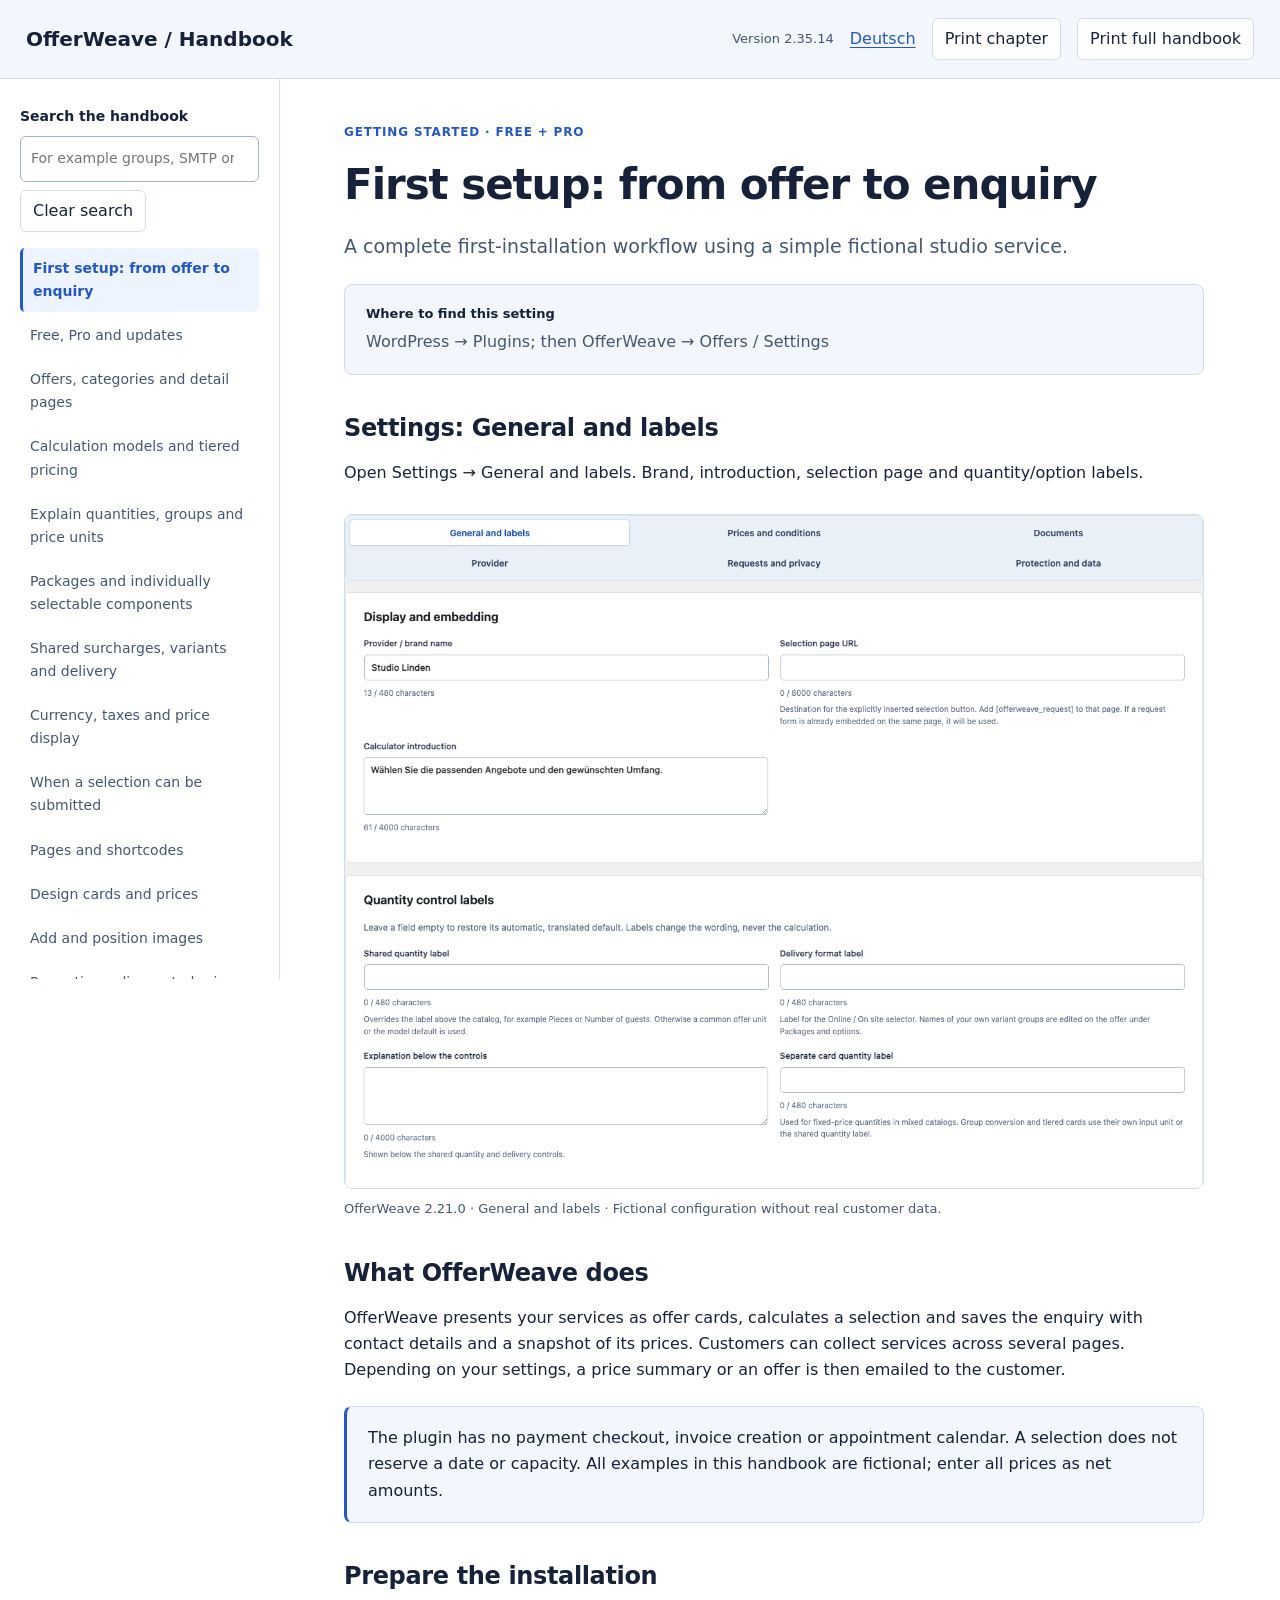
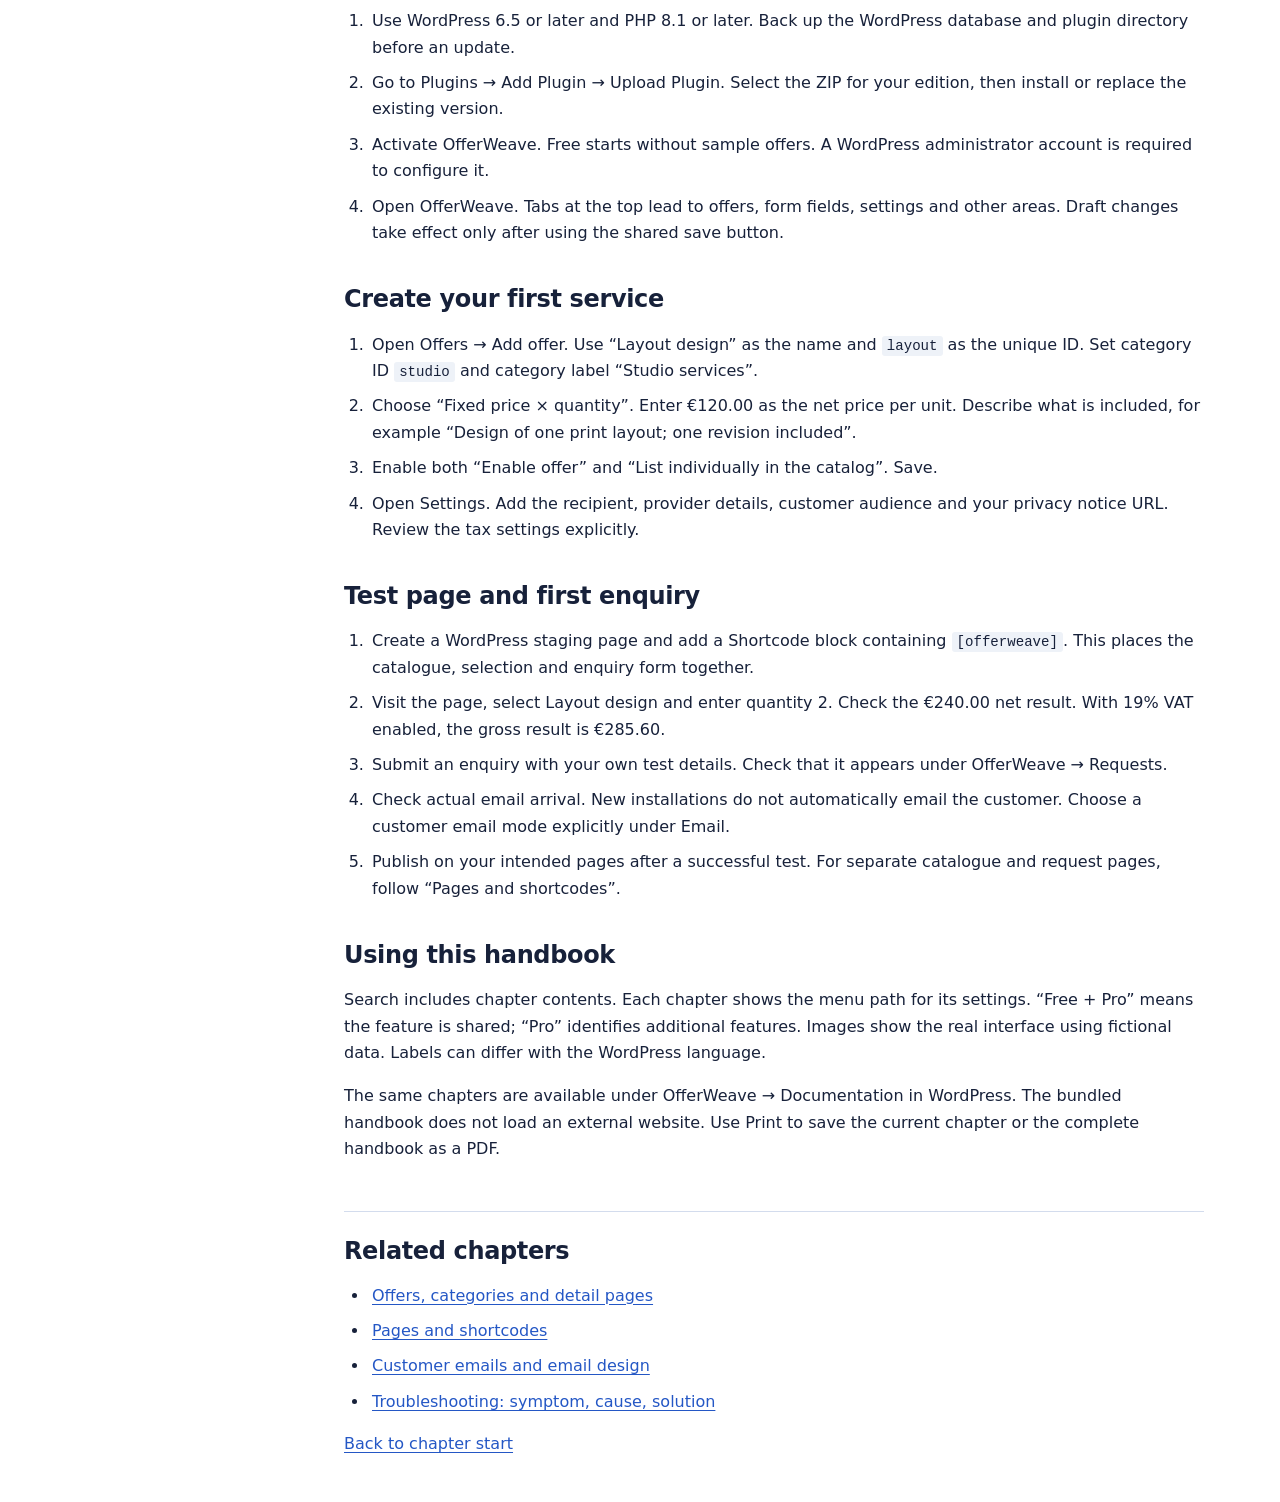
==== commit d5951f66: "Release 2.35.14 with NovaPlug author branding" ====
--- a/handbook/en/index.html
+++ b/handbook/en/index.html
@@ -1,4 +1,4 @@
-<!doctype html><html lang="en"><head><meta charset="utf-8"><meta name="viewport" content="width=device-width,initial-scale=1"><meta name="robots" content="noindex,nofollow"><title>OfferWeave · Handbook</title><link rel="stylesheet" href="../manual.css?v=2.35.13"><script defer src="../manual.js?v=2.35.13"></script></head><body class="owm" data-hit-label="matching chapters"><a class="owm-skip" href="#reader">Skip to content</a><header class="owm-header"><strong>OfferWeave / Handbook</strong><span>Version 2.35.13</span><a data-language href="../de/index.html" lang="de">Deutsch</a><button data-print hidden>Print chapter</button><button data-print-all hidden>Print full handbook</button></header><div class="owm-layout"><aside class="owm-sidebar"><div data-search-area hidden><label for="manual-search">Search the handbook</label><input type="search" id="manual-search" placeholder="For example groups, SMTP or banners"><button data-clear>Clear search</button><p data-search-status role="status" aria-live="polite"></p></div><nav aria-label="Contents"><a href="#start" data-topic="start">First setup: from offer to enquiry</a><a href="#editions" data-topic="editions">Free, Pro and updates</a><a href="#offers" data-topic="offers">Offers, categories and detail pages</a><a href="#pricing" data-topic="pricing">Calculation models and tiered pricing</a><a href="#groups" data-topic="groups">Explain quantities, groups and price units</a><a href="#packages" data-topic="packages">Packages and individually selectable components</a><a href="#variants" data-topic="variants">Shared surcharges, variants and delivery</a><a href="#taxes" data-topic="taxes">Currency, taxes and price display</a><a href="#selection-rules" data-topic="selection-rules">When a selection can be submitted</a><a href="#shortcodes" data-topic="shortcodes">Pages and shortcodes</a><a href="#design" data-topic="design">Design cards and prices</a><a href="#images" data-topic="images">Add and position images</a><a href="#promotions" data-topic="promotions">Promotions, discounted prices and banners</a><a href="#forms" data-topic="forms">Forms, required fields and spam protection</a><a href="#email" data-topic="email">Customer emails and email design</a><a href="#smtp" data-topic="smtp">Set up SMTP and diagnose errors</a><a href="#requests" data-topic="requests">Review, manage and resend requests</a><a href="#legal" data-topic="legal">Document type, provider details and deadlines</a><a href="#languages" data-topic="languages">German, English and multilingual websites</a><a href="#transfer" data-topic="transfer">Import, export and site migration</a><a href="#maintenance" data-topic="maintenance">Updates, backups and retention</a><a href="#troubleshooting" data-topic="troubleshooting">Troubleshooting: symptom, cause, solution</a><a href="#reference" data-topic="reference">Settings finder and launch checklist</a></nav><p data-empty hidden>No matching chapters. Try a different search term.</p></aside><main id="reader"><noscript><p>Without JavaScript, all chapters are shown in sequence. Use your browser’s Find function.</p></noscript><article id="start" data-article tabindex="-1"><p class="owm-eyebrow">Getting started · Free + Pro</p><h1>First setup: from offer to enquiry</h1><p class="owm-lead">A complete first-installation workflow using a simple fictional studio service.</p><div class="owm-path"><strong>Where to find this setting</strong><p>WordPress → Plugins; then OfferWeave → Offers / Settings</p></div><section id="start--1"><h2>Settings: General and labels</h2><p>Open Settings → General and labels. Brand, introduction, selection page and quantity/option labels.</p><figure><a href="../images/settings-general-en.webp" target="_blank" rel="noopener" aria-label="Open full-size image: Settings navigation with the section open: General and labels"><img src="../images/settings-general-en.webp" alt="Settings navigation with the section open: General and labels" loading="lazy" width="1334" height="1046"></a><figcaption>OfferWeave 2.21.0 · General and labels · Fictional configuration without real customer data.</figcaption></figure></section><section id="start--2"><h2>What OfferWeave does</h2><p>OfferWeave presents your services as offer cards, calculates a selection and saves the enquiry with contact details and a snapshot of its prices. Customers can collect services across several pages. Depending on your settings, a price summary or an offer is then emailed to the customer.</p><aside class="owm-note">The plugin has no payment checkout, invoice creation or appointment calendar. A selection does not reserve a date or capacity. All examples in this handbook are fictional; enter all prices as net amounts.</aside></section><section id="start--3"><h2>Prepare the installation</h2><ol><li>Use WordPress 6.5 or later and PHP 8.1 or later. Back up the WordPress database and plugin directory before an update.</li><li>Go to Plugins → Add Plugin → Upload Plugin. Select the ZIP for your edition, then install or replace the existing version.</li><li>Activate OfferWeave. Free starts without sample offers. A WordPress administrator account is required to configure it.</li><li>Open OfferWeave. Tabs at the top lead to offers, form fields, settings and other areas. Draft changes take effect only after using the shared save button.</li></ol></section><section id="start--4"><h2>Create your first service</h2><ol><li>Open Offers → Add offer. Use “Layout design” as the name and <code>layout</code> as the unique ID. Set category ID <code>studio</code> and category label “Studio services”.</li><li>Choose “Fixed price × quantity”. Enter €120.00 as the net price per unit. Describe what is included, for example “Design of one print layout; one revision included”.</li><li>Enable both “Enable offer” and “List individually in the catalog”. Save.</li><li>Open Settings. Add the recipient, provider details, customer audience and your privacy notice URL. Review the tax settings explicitly.</li></ol></section><section id="start--5"><h2>Test page and first enquiry</h2><ol><li>Create a WordPress staging page and add a Shortcode block containing <code>[offerweave]</code>. This places the catalogue, selection and enquiry form together.</li><li>Visit the page, select Layout design and enter quantity 2. Check the €240.00 net result. With 19% VAT enabled, the gross result is €285.60.</li><li>Submit an enquiry with your own test details. Check that it appears under OfferWeave → Requests.</li><li>Check actual email arrival. New installations do not automatically email the customer. Choose a customer email mode explicitly under Email.</li><li>Publish on your intended pages after a successful test. For separate catalogue and request pages, follow “Pages and shortcodes”.</li></ol></section><section id="start--6"><h2>Using this handbook</h2><p>Search includes chapter contents. Each chapter shows the menu path for its settings. “Free + Pro” means the feature is shared; “Pro” identifies additional features. Images show the real interface using fictional data. Labels can differ with the WordPress language.</p><p>The same chapters are available under OfferWeave → Documentation in WordPress. The bundled handbook does not load an external website. Use Print to save the current chapter or the complete handbook as a PDF.</p></section><footer><h2>Related chapters</h2><ul><li><a href="#offers">Offers, categories and detail pages</a></li><li><a href="#shortcodes">Pages and shortcodes</a></li><li><a href="#email">Customer emails and email design</a></li><li><a href="#troubleshooting">Troubleshooting: symptom, cause, solution</a></li></ul><a href="#start">Back to chapter start</a></footer></article><article id="editions" data-article tabindex="-1"><p class="owm-eyebrow">Getting started · Free + Pro</p><h1>Free, Pro and updates</h1><p class="owm-lead">Edition features, installation and licence management.</p><div class="owm-path"><strong>Where to find this setting</strong><p>OfferWeave → Free &amp; Pro</p></div><section id="editions--1"><h2>Choose an edition</h2><div class="owm-table" tabindex="0" role="region" aria-label="Area / Free / Pro"><table><thead><tr><th scope="col">Area</th><th scope="col">Free</th><th scope="col">Pro</th></tr></thead><tbody><tr><td>Offers, categories, images and custom short-info icons</td><td>Yes</td><td>Yes</td></tr><tr><td>Fixed price × quantity, one-off or monthly</td><td>Yes</td><td>Yes</td></tr><tr><td>Catalogue, single card, detail selection and enquiry shortcodes</td><td>Yes</td><td>Yes</td></tr><tr><td>Shared or independent card inputs and field labels</td><td>Yes</td><td>Yes</td></tr><tr><td>Accent colour, card background and corner radius</td><td>Yes</td><td>Yes</td></tr><tr><td>Custom enquiry fields and spam protection</td><td>Yes</td><td>Yes</td></tr><tr><td>Manage and export enquiries; send standard emails</td><td>Yes</td><td>Yes</td></tr><tr><td>Global default currency</td><td>Yes</td><td>Yes</td></tr><tr><td>Additional currencies such as CHF, GBP, JPY and KWD</td><td>Yes</td><td>Yes</td></tr><tr><td>Taxes, net/gross display and request conditions</td><td>Yes</td><td>Yes</td></tr><tr><td>German/English and Polylang integration</td><td>Yes</td><td>Yes</td></tr><tr><td>Import and export configuration within the edition</td><td>Yes</td><td>Yes</td></tr><tr><td>Tiered pricing, groups and selection packages</td><td>No</td><td>Yes</td></tr><tr><td>Variants and delivery shared or per card</td><td>No</td><td>Yes</td></tr><tr><td>Custom surcharges and additional costs</td><td>No</td><td>Yes</td></tr><tr><td>Freely position inputs using shortcodes</td><td>No</td><td>Yes</td></tr><tr><td>Scheduled promotions and discounted prices</td><td>No</td><td>Yes</td></tr><tr><td>Place promotion banners freely with shortcodes</td><td>No</td><td>Yes</td></tr><tr><td>Full designer for cards, inputs and banners</td><td>No</td><td>Yes</td></tr><tr><td>Custom email templates and styling</td><td>No</td><td>Yes</td></tr><tr><td>Built-in SMTP delivery for OfferWeave</td><td>No</td><td>Yes</td></tr></tbody></table></div><figure><a href="../images/edition-features-en.webp" target="_blank" rel="noopener" aria-label="Open full-size image: Compare Free and Pro features inside the plugin."><img src="../images/edition-features-en.webp" alt="Compare Free and Pro features inside the plugin." loading="lazy" width="1196" height="985"></a><figcaption>OfferWeave 2.35.0 · Feature comparison in the installed Free edition.</figcaption></figure><p>Free has no two-offer limit. The shared technical maximum is 150 offers. Pro adds calculation models and design controls; a monthly offer price is not a payment or subscription collection feature.</p><p>OfferWeave is developed and published by Convati UG (haftungsbeschränkt). This company is listed as the plugin author in both editions.</p><p>Under Design, Free provides accent colour, card background and corner radius. All supported default currencies can be selected under Settings in Free and Pro.</p><figure><a href="../images/free-design-en.webp" target="_blank" rel="noopener" aria-label="Open full-size image: The three Free basic design settings."><img src="../images/free-design-en.webp" alt="The three Free basic design settings." loading="lazy" width="1254" height="310"></a><figcaption>OfferWeave 2.35.0 · Basic design in a local WordPress installation.</figcaption></figure></section><section id="editions--2"><h2>Buy Pro from the dashboard</h2><p>In Free, OfferWeave → Pro plans opens the same price comparison as Buy Pro in the editor. Buy Pro opens the plan comparison for 1, 5 or 25 website registrations in a new tab. Annual prices for Germany are 69, 129 and 249 euros including 19% German VAT. The VAT label appears directly below each price. The note about tax adjustment to your billing country at checkout appears below the pricing cards. Choose Go to checkout for your preferred plan. Your current WordPress draft remains open.</p><figure><a href="../images/upgrade-en.webp" target="_blank" rel="noopener" aria-label="Open full-size image: OfferWeave: its own Pro plan comparison with three German VAT-inclusive prices and checkout buttons."><img src="../images/upgrade-en.webp" alt="OfferWeave: its own Pro plan comparison with three German VAT-inclusive prices and checkout buttons." loading="lazy" width="1160" height="903"></a><figcaption>OfferWeave 2.35.9: Plan comparison for 1, 5 or 25 website registrations with German VAT-inclusive prices.</figcaption></figure><p>Free contains no Freemius SDK, requires no Freemius account and does not contact Freemius in the background. My account and the checkout buttons open external Freemius pages only after you click them. Clicking the purchase button does not place an order or save your configuration. After purchase, install the Pro package through WordPress and activate the licence there.</p></section><section id="editions--3"><h2>Install or switch editions</h2><ol><li>Back up the configuration and database. Install the appropriate ZIP using WordPress → Plugins → Add Plugin → Upload Plugin.</li><li>Deactivate any currently active OfferWeave edition under Plugins, then activate the required edition. Settings and requests are preserved. For network activation, also check individual sites.</li><li>After switching, check your catalogue, detail pages, selection and emails on a staging page.</li></ol><aside class="owm-note">Switching to Free does not convert Pro offers into fixed-price offers. Complex offers become unavailable publicly; advanced settings remain stored and protected from editing. Simple offers use their regular prices without Pro promotions and with basic styling.</aside><aside class="owm-note">Updating to 2.35.0 migrates existing settings and enquiries once to the new internal storage names. Back up the database before updating. Returning to an older plugin version requires its matching database backup.</aside></section><section id="editions--4"><h2>Licence and services</h2><p>A paid Pro licence includes official updates, downloads and support for the purchased term. In the Pro package, open Free &amp; Pro to view your licence status and access account and licence management.</p><p>Deactivating a licence does not automatically cancel its subscription. If payment is pending or the wrong product account is connected, check the status in your Freemius account.</p><figure><a href="../images/license-status-en.webp" target="_blank" rel="noopener" aria-label="Open full-size image: Manage licence status and account."><img src="../images/license-status-en.webp" alt="Manage licence status and account." loading="lazy" width="1074" height="1181"></a><figcaption>OfferWeave 2.25.6 · Local WordPress test with a fixture status.</figcaption></figure></section><footer><h2>Related chapters</h2><ul><li><a href="#start">First setup: from offer to enquiry</a></li><li><a href="#maintenance">Updates, backups and retention</a></li><li><a href="#transfer">Import, export and site migration</a></li></ul><a href="#editions">Back to chapter start</a></footer></article><article id="offers" data-article tabindex="-1"><p class="owm-eyebrow">Build your catalogue · Free + Pro</p><h1>Offers, categories and detail pages</h1><p class="owm-lead">The basic card fields and the difference between enabled and individually visible.</p><div class="owm-path"><strong>Where to find this setting</strong><p>OfferWeave → Offers → choose an offer → four areas</p></div><section id="offers--1"><h2>Find an offer</h2><p>Search, role, status and category filters stay at the top of the offer sidebar. Only the matching offer entries below them scroll. The result count, Reset filters and Add offer remain outside the result list. Switching offers preserves filters, the open draft and list position. Changing a filter starts at the top of the results. An open draft stays open even when it no longer matches the filter.</p><figure><a href="../images/offers-en.webp" target="_blank" rel="noopener" aria-label="Open full-size image: Offer editor with stationary search filters and an independently scrolling result list."><img src="../images/offers-en.webp" alt="Offer editor with stationary search filters and an independently scrolling result list." loading="lazy" width="1334" height="950"></a><figcaption>OfferWeave 2.20.1 · Search and filters at the top, scrollable offers below.</figcaption></figure><p>Scroll the results with the mouse wheel or touch. Tab reaches the result region and its offer buttons; Page Up/Down scrolls the focused list. On narrow or short screens the sidebar stays in the normal page flow while the results still scroll independently.</p></section><section id="offers--2"><h2>Four areas instead of one long form</h2><ol><li>Content and appearance: name, description, card text, price unit and image.</li><li>Price and quantity: pricing model, price, quantity rules, unit labels and draft preview.</li><li>Packages and options: included content, separate component prices for assembled packages, variants and travel costs.</li><li>Publication: unique ID, category, visibility, detail address and shortcodes.</li></ol></section><section id="offers--3"><h2>Key facts with your own icons</h2><p>Under Offers → Content and appearance → Key facts, add up to four entries with your own image files. Each row has a text field, a small image preview and “Choose / upload”. There is no predefined icon list. New rows start without an icon and display only the text. Also available in Free.</p><p>Key facts automatically spread across the available inner card width. Each icon and label remain one group. Existing padding and minimum gaps are preserved. When space is limited, whole groups move to a new line; long text can wrap within its group. A single item stays left-aligned. This applies to all card layouts and the preview without an extra setting.</p><figure><a href="../images/fact-spacing-en.webp" target="_blank" rel="noopener" aria-label="Open full-size image: Offer card with three key facts distributed across its inner width, each icon paired with its label."><img src="../images/fact-spacing-en.webp" alt="Offer card with three key facts distributed across its inner width, each icon paired with its label." loading="lazy" width="628" height="590"></a><figcaption>OfferWeave 2.29.1: Even space between key-fact groups, preserving card padding.</figcaption></figure><figure><a href="../images/fact-icons-en.webp" target="_blank" rel="noopener" aria-label="Open full-size image: Evenly aligned key facts with a small remove cross above each assigned icon preview."><img src="../images/fact-icons-en.webp" alt="Evenly aligned key facts with a small remove cross above each assigned icon preview." loading="lazy" width="946" height="734"></a><figcaption>OfferWeave 2.16.2: Labels above; text field, preview and buttons share one line. The small × above the icon removes only the image.</figcaption></figure><ol><li>Click “Add key fact” and enter text. Each row allows up to 480 characters; short facts are easier to read.</li><li>“Choose / upload” opens the WordPress media library. Use “Upload files” to add your own image or “Media Library” to select an existing image. Confirm with “Use this icon”.</li><li>The small × directly above the icon preview clears only the image assignment (tooltip “Remove icon”). The file stays in the media library. The arrows on the right move text, icon and translations together; the right-hand × beside the arrows removes the entire key fact.</li><li>Save to publish changes. The same own icons appear in all card layouts and the designer preview. Duplicating an offer keeps its assignments.</li></ol><p>Use small, preferably square PNG, WebP, JPEG, GIF or AVIF files; transparent PNGs work well for isolated icons. Display preserves their proportions. SVGs from the media library are also supported; new SVG uploads must be enabled in WordPress. Icons next to their text are treated as decorative for screen readers.</p><p>Export/import keeps image addresses, not image files or media IDs from another installation. Icons remain visible while their original addresses are reachable. For a complete move, transfer the files to the target site’s media library and assign them there. A missing image can be selected again or removed.</p><p>Version 2.16.1 removes the previous predefined key-fact symbols. Text and order remain intact; select your own image files for any desired icons. Other card symbols are unchanged.</p></section><section id="offers--4"><h2>Create and save</h2><p>Add offer provides starting points. A single offer starts with fixed price × quantity; the two package presets are available in Pro. Then adjust the existing rules. Cancel creates nothing. Switching areas never saves: use the save button to apply your configuration.</p><aside class="owm-note">The role describes composition. The pricing model describes how the price is calculated. A module is not a separate offer type. An included single offer keeps its own calculation.</aside></section><section id="offers--5"><h2>Catalog and detail page</h2><p>Under Publication enable the catalog card and add a detail URL if needed. Place <code>[offerweave_add id=&quot;layout&quot;]</code> on the detail page. IDs do not depend on list order. Use <code>[offerweave_catalog category=&quot;studio&quot;]</code> for a catalog and <code>[offerweave_selection]</code> separately for the selection.</p></section><section id="offers--6"><h2>Yellow notice for mixed categories</h2><p>A category can still contain different calculation models. A yellow notice appears at the top of the offer editor when active offers with their own catalog cards use different models. It does not prevent saving or change prices.</p><p>Open “Review offers and price rules”. Each model lists its affected offers. Click an offer to open its price rule directly. Inactive offers and components without their own catalog cards are excluded. The notice already responds to changes in the draft.</p><figure><a href="../images/category-models-en.webp" target="_blank" rel="noopener" aria-label="Open full-size image: Yellow notice in the offer editor with separate lists for fixed price times quantity and group conversion."><img src="../images/category-models-en.webp" alt="Yellow notice in the offer editor with separate lists for fixed price times quantity and group conversion." loading="lazy" width="1034" height="556"></a><figcaption>OfferWeave 2.22.2 · real local interface with fictional studio services: review price rules without blocking saving.</figcaption></figure><p>For a consistent shared quantity, use suitable matching models within a category. Delivery format is shared even with mixed models. Review each offer under Price and quantity and configure its own group size or tiers. Categories do not share a price rule: changing a model never automatically changes other offers or package components.</p><p>Alternatively, choose “Independently on each offer card” under Settings → General and labels. Each card then owns its quantity and delivery choices and the shared block disappears, even with identical pricing models.</p></section><section id="offers--7"><h2>Notices and confirmations</h2><p>OfferWeave displays its notices and confirmations in its own dialog windows. Read a notice and dismiss it with Understood, the close button or Escape. Cancel, close or Escape leave a confirmation without making a change. Only the labelled action button performs the action.</p><figure><a href="../images/dialog-warning-en.webp" target="_blank" rel="noopener" aria-label="Open full-size image: OfferWeave warning when changing the price model of a package with assigned components."><img src="../images/dialog-warning-en.webp" alt="OfferWeave warning when changing the price model of a package with assigned components." loading="lazy" width="1420" height="1050"></a><figcaption>OfferWeave 2.35.4 · The previous model and package assignments remain intact.</figcaption></figure><p>If a package has assigned components, explicitly remove those assignments under Packages and options before changing to a price model without components. Closing the notice does not remove any assignments.</p><figure><a href="../images/dialog-confirm-en.webp" target="_blank" rel="noopener" aria-label="Open full-size image: Offer removal confirmation with Cancel and Remove offer buttons."><img src="../images/dialog-confirm-en.webp" alt="Offer removal confirmation with Cancel and Remove offer buttons." loading="lazy" width="1420" height="1050"></a><figcaption>OfferWeave 2.35.4 · Cancel receives initial focus; removal requires confirmation.</figcaption></figure><p>Reloading, closing or leaving a page with unsaved changes can still show a browser warning. The browser controls its wording and appearance. This protection against data loss remains in place.</p></section><section id="offers--8"><h2>Resolve a missing selection package in Pro</h2><p>An older saved assignment may refer to a selection package that no longer exists. Pro displays its ID under Offers → select the offer → Price and quantity → Calculation and input. Displaying the notice does not change any data.</p><figure><a href="../images/offer-missing-parent-en.webp" target="_blank" rel="noopener" aria-label="Open full-size image: Pro shows the ID of a missing selection package and the Configure independently button."><img src="../images/offer-missing-parent-en.webp" alt="Pro shows the ID of a missing selection package and the Configure independently button." loading="lazy" width="934" height="485"></a><figcaption>OfferWeave 2.35.5 · Actual Pro interface with a fictional studio service.</figcaption></figure><ol><li>Check the displayed package ID and this offer’s own prices, group sizes and options.</li><li>Click Configure independently if the offer should use its existing settings. Only the reference to the missing package is removed; prices and variants are preserved.</li><li>Check the price calculation and click Save changes. Any remaining invalid assignments are still reported when saving.</li></ol><aside class="owm-note">Normal editing of Free offers remains available in Free; saved Pro data is preserved. Switching editions does not silently remove a missing Pro assignment. You can explicitly correct it when you next use Pro.</aside></section><footer><h2>Related chapters</h2><ul><li><a href="#pricing">Calculation models and tiered pricing</a></li><li><a href="#groups">Explain quantities, groups and price units</a></li><li><a href="#images">Add and position images</a></li><li><a href="#shortcodes">Pages and shortcodes</a></li></ul><a href="#offers">Back to chapter start</a></footer></article><article id="pricing" data-article tabindex="-1"><p class="owm-eyebrow">Calculate prices · Pro</p><h1>Calculation models and tiered pricing</h1><p class="owm-lead">Choose the right model and verify its formula with concrete numbers. Fixed prices are also available in Free.</p><div class="owm-path"><strong>Where to find this setting</strong><p>OfferWeave → Offers → Price and quantity</p></div><section id="pricing--1"><h2>Choose the model</h2><p>Fixed price × quantity multiplies the base price by the number of units. Group calculation divides the total input quantity by group size and rounds up. Tiered pricing selects the base price for the quantity and charges additional units within the configured bands. Assembled packages add only their own stored component prices, then apply the package quantity or group basis.</p></section><section id="pricing--2"><h2>Set up tiers</h2><p>Limits must increase across tiers and surcharge bands. Print example: up to 100 copies costs €600; up to 200 each additional copy costs €3. Thus 150 copies cost €750 net. Monthly offers use monthly amounts. Above the automatic calculation limit the price remains open.</p><figure><a href="../images/tiers-en.webp" target="_blank" rel="noopener" aria-label="Open full-size image: Price tiers with base price and surcharge band."><img src="../images/tiers-en.webp" alt="Price tiers with base price and surcharge band." loading="lazy" width="1034" height="571"></a><figcaption>Price tiers with base price and surcharge band.</figcaption></figure></section><section id="pricing--3"><h2>Calculate the draft</h2><ol><li>Go to Test the calculation under Price and quantity. It uses your unsaved settings.</li><li>Choose quantity and, where applicable, contents, variants and travel inputs. Calculate draft uses the same calculation as the customer area.</li><li>Test a normal quantity, the last quantity in a group/tier and the first above it. With 20 units per group, 21 units produce two groups.</li><li>Review net, tax, gross, terms and outstanding costs. Eligibility messages concern this item; further items may make the request eligible.</li></ol><figure><a href="../images/price-preview-en.webp" target="_blank" rel="noopener" aria-label="Open full-size image: Draft price preview with two calculated groups."><img src="../images/price-preview-en.webp" alt="Draft price preview with two calculated groups." loading="lazy" width="1034" height="619"></a><figcaption>Draft price preview with two calculated groups.</figcaption></figure><aside class="owm-note">Preview creates no request and sends no email. Changing an input clears the stale result. Invalid configurations must be corrected before calculation.</aside></section><section id="pricing--4"><h2>Quantities in matching and mixed categories</h2><p>When all visible offers use the same calculation model, the shared quantity remains above the cards. When fixed price times quantity, group conversion or tiered pricing are mixed, every card has its own quantity before its price. Delivery format remains a shared selector above the cards. It applies to all offers with a delivery rule; quantities stay independent. Additional custom variants remain inside their respective card.</p><p>Example: a studio session costs €200 per group of up to 10 guests, with no discount for further groups. Enter 30 guests in its card: the price is €600. A layout service costing €120 per template starts at quantity 1. Set its card quantity to 2: it costs €240 while the studio session stays at €600.</p><figure><a href="../images/mixed-catalog-en.webp" target="_blank" rel="noopener" aria-label="Open full-size image: Mixed catalog: shared delivery format above the cards, with template quantity and guest count inside their respective offer cards."><img src="../images/mixed-catalog-en.webp" alt="Mixed catalog: shared delivery format above the cards, with template quantity and guest count inside their respective offer cards." loading="lazy" width="1340" height="786"></a><figcaption>OfferWeave 2.26.2 · actual catalog calculation: 30 guests and 2 print templates; prices and quantities remain independent.Local quantity fields sit compactly below their respective prices.</figcaption></figure><p>Fixed-price cards start at quantity 1. Group and tiered offers use their own default quantity and input unit. An invalid card quantity blocks only that offer. Adding it preserves its quantity, options and any travel details. Package and component rules stay independent. The yellow notice remains only in the administrator’s Offers area.</p><p>A shared “On site” choice uses each offer’s own surcharges and variants. If an offer has several variants for the same format, choose its additional delivery variant on that card. Unavailable offers cannot be added for that format. Travel details stay on each card; changing the shared format later does not alter items already added to the selection.</p></section><section id="pricing--5"><h2>Contract terms, totals and custom price notes</h2><p>For monthly offers, open Offers → Price and quantity → Billing. Turn off “Show total cost for the contract term” to keep only the monthly price and contract term on the card. This applies to category and single cards, the design preview and [offerweave_add]. Available in Free and Pro.</p><figure><a href="../images/term-display-en.webp" target="_blank" rel="noopener" aria-label="Open full-size image: Monthly offer billing with custom contract text and term totals turned off"><img src="../images/term-display-en.webp" alt="Monthly offer billing with custom contract text and term totals turned off" loading="lazy" width="974" height="527"></a><figcaption>OfferWeave 2.30.0: Configure contract text and term totals per offer.</figcaption></figure><p>The automatic term text comes from the contract duration. Replace it using “Contract term text”, for example “Minimum term: {months} months”. {months} inserts the current duration automatically. Leave the field empty to restore the default text.</p><p>The term total combines the calculated monthly amount multiplied by the contract duration with the default suffix “for the entire term”. Customize the suffix using “Text after the term total”. The amount is still calculated and updates with quantities, options and promotions. Hiding the total or switching to one-time billing preserves your texts.</p><p>Other accompanying text comes from Offers → Content and appearance → Additional price note. Edit or remove your note about a one-time project there. An empty field shows no additional note.</p><p>These settings affect the display before selection. Contract duration, calculation, the complete request summary and emails stay unchanged. The tax label remains immediately below the price. Custom texts are available in the existing translation editor.</p></section><footer><h2>Related chapters</h2><ul><li><a href="#groups">Explain quantities, groups and price units</a></li><li><a href="#packages">Packages and individually selectable components</a></li><li><a href="#variants">Shared surcharges, variants and delivery</a></li><li><a href="#taxes">Currency, taxes and price display</a></li></ul><a href="#pricing">Back to chapter start</a></footer></article><article id="groups" data-article tabindex="-1"><p class="owm-eyebrow">Calculate prices · Pro</p><h1>Explain quantities, groups and price units</h1><p class="owm-lead">Convert a total quantity into groups and show the rule clearly on every card.</p><div class="owm-path"><strong>Where to find this setting</strong><p>OfferWeave → Offers → Price and quantity → Groups / Unit labels</p></div><section id="groups--1"><h2>Separate input and billing</h2><p>The customer enters the total quantity, such as 25 people. With 20 people per group, the offer calculates two groups. The price unit on the card is only a label; it does not enable group calculation.</p></section><section id="groups--2"><h2>Configure groups</h2><p>Select the individual offer or package. Under Price and quantity choose group calculation, enter base price and units per group, then set the discount for additional identical groups. Example: €300 for the first group with 20% off additional groups gives €540 net for two groups. This offer’s variants and travel costs are applied using their own rules.</p><figure><a href="../images/groups-en.webp" target="_blank" rel="noopener" aria-label="Open full-size image: Own group size and price rule for the selected offer."><img src="../images/groups-en.webp" alt="Own group size and price rule for the selected offer." loading="lazy" width="1034" height="439"></a><figcaption>Own group size and price rule for the selected offer.</figcaption></figure></section><section id="groups--3"><h2>Use your own terminology</h2><p>Open Unit labels under Price and quantity. Enter singular and plural names for the input and, for groups, the billing unit: for example image/images and batch/batches. Empty fields retain default terms. Labels can be translated and never change quantities or price rules.</p><figure><a href="../images/units-en.webp" target="_blank" rel="noopener" aria-label="Open full-size image: Optional custom names for input and grouping units."><img src="../images/units-en.webp" alt="Optional custom names for input and grouping units." loading="lazy" width="1034" height="399"></a><figcaption>Optional custom names for input and grouping units.</figcaption></figure></section><section id="groups--4"><h2>Explain the card unit</h2><p>Under Content and presentation, enable “Explain the price unit”. With no custom text, grouped offers show their actual conversion and tiered prices show their calculated scope. Fixed price × quantity does not repeat the quantity in an extra explanation; the input already shows it. Custom text can contain <code>{participants}</code>, <code>{groups}</code>, <code>{group_size}</code> and <code>{quantity}</code>, for example “Each box contains 12 bottles”. Tokens stay unchanged when you rename visible units. Each single offer and package uses its own settings.</p><figure><a href="../images/unit-explanation-en.webp" target="_blank" rel="noopener" aria-label="Open full-size image: Settings for the price unit and optional explanatory text."><img src="../images/unit-explanation-en.webp" alt="Settings for the price unit and optional explanatory text." loading="lazy" width="399" height="464"></a><figcaption>OfferWeave 2.15.2: An empty explanation does not create a duplicate quantity line for fixed-price offers. Custom explanations remain available.</figcaption></figure></section><section id="groups--5"><h2>Change control labels centrally</h2><p>Open Settings → General and labels → Quantity control labels to find four text fields. These settings are also available in Free; group conversion, tiered pricing and custom variants require Pro.</p><div class="owm-table" tabindex="0" role="region" aria-label="Field / Effect"><table><thead><tr><th scope="col">Field</th><th scope="col">Effect</th></tr></thead><tbody><tr><td>Shared quantity label</td><td>Overrides the label of the number input above the catalog, for example “Pieces”, “Number of guests” or “Number of participants”.</td></tr><tr><td>Delivery format label</td><td>Overrides “Delivery format” on the built-in Online / On site selector, for example “Session type”. Custom variant groups retain their own configured names.</td></tr><tr><td>Explanation below the controls</td><td>Appears below the shared controls. Explain what the input counts.</td></tr><tr><td>Separate card quantity label</td><td>Used on fixed-price cards in mixed views. An offer’s own input unit is appended in parentheses.</td></tr></tbody></table></div><figure><a href="../images/control-labels-en.webp" target="_blank" rel="noopener" aria-label="Open full-size image: Settings section with four editable labels for quantity, delivery format and explanatory text."><img src="../images/control-labels-en.webp" alt="Settings section with four editable labels for quantity, delivery format and explanatory text." loading="lazy" width="1334" height="488"></a><figcaption>OfferWeave 2.22.2 · labels for a fictional studio. Empty fields automatically restore default text.</figcaption></figure><p>Shared input uses your global label or the common input unit. On local group and tiered cards, the offer’s own input unit takes precedence, falling back to the shared label or model default. Fixed-price cards use the separate card label with their unit. Shared help text is not copied into every card. Editing a selected line still uses that offer’s own unit.</p><p>To use other terms in group conversion and explanations, continue to configure input and group units directly on the offer under Price and quantity. A changed label does not change the calculation: “Pieces” is just text. Empty a global field and save to restore its translated default. Translate custom text in Languages; import and export include these settings.</p></section><footer><h2>Related chapters</h2><ul><li><a href="#pricing">Calculation models and tiered pricing</a></li><li><a href="#packages">Packages and individually selectable components</a></li><li><a href="#selection-rules">When a selection can be submitted</a></li></ul><a href="#groups">Back to chapter start</a></footer></article><article id="packages" data-article tabindex="-1"><p class="owm-eyebrow">Build your catalogue · Pro</p><h1>Packages and individually selectable components</h1><p class="owm-lead">Build fixed packages and custom combinations without charging groups or extras twice.</p><div class="owm-path"><strong>Where to find this setting</strong><p>OfferWeave → Offers → Packages and options</p></div><section id="packages--1"><h2>Single offers and packages stay separate</h2><p>A package uses its own price, quantity, group size, variants and taxes. Settings on an included single offer do not change this calculation. A single booking exclusively uses the single offer’s settings. Changes to package prices or quantities never flow back.</p></section><section id="packages--2"><h2>Fixed package</h2><ol><li>Create a package with included offers. Set its full package price and group rule under Price and quantity.</li><li>Under Packages and options select included content. Search helps with larger catalogs.</li><li>The assignment describes included content. Individual prices are not charged again. A component’s own model, group size or billing period does not override the package.</li></ol></section><section id="packages--3"><h2>Assembled package</h2><ol><li>Choose an assembled package and its quantity or group calculation basis.</li><li>Assign contents. New editor assignments start at €0: explicitly enter the Price inside this package for each selected component.</li><li>These component prices belong to the package. Later single-price changes are not synchronized. The same content may have different prices in different packages.</li><li>Minimum count controls the number of distinct contents. Minimum price raises a low package base price. The global request condition only blocks submission; it does not increase a price.</li></ol><figure><a href="../images/packages-en.webp" target="_blank" rel="noopener" aria-label="Open full-size image: Separately stored component prices inside one package."><img src="../images/packages-en.webp" alt="Separately stored component prices inside one package." loading="lazy" width="1034" height="566"></a><figcaption>Separately stored component prices inside one package.</figcaption></figure></section><section id="packages--4"><h2>Updating older versions</h2><p>Version 2.13 removes the former shared calculation link. Historical linked fixed-price cards receive their last effective quantity rules once as independent settings; already configured group offers retain their own values. Previously dynamic component prices are stored once inside each package. Thereafter no live price inheritance remains. Related request conditions continue to cover detached single offers.</p><aside class="owm-note">Back up before updating. Then check single and package bookings with typical quantities, surcharges and taxes. Existing requests retain their saved calculations. Nested packages and self-references remain unsupported.</aside></section><footer><h2>Related chapters</h2><ul><li><a href="#groups">Explain quantities, groups and price units</a></li><li><a href="#variants">Shared surcharges, variants and delivery</a></li><li><a href="#selection-rules">When a selection can be submitted</a></li><li><a href="#shortcodes">Pages and shortcodes</a></li></ul><a href="#packages">Back to chapter start</a></footer></article><article id="variants" data-article tabindex="-1"><p class="owm-eyebrow">Calculate prices · Pro</p><h1>Shared surcharges, variants and delivery</h1><p class="owm-lead">Maintain named surcharges centrally, assign them to offers and optionally link them to variants.</p><div class="owm-path"><strong>Where to find this setting</strong><p>OfferWeave → Surcharges / Offers → Price and quantity / Packages and options</p></div><section id="variants--1"><h2>Maintain your own surcharges centrally</h2><ol><li>Open Surcharges and choose Add surcharge. Enter a clear name such as Setup, Express processing or Materials.</li><li>Choose a flat amount, an amount per offer unit, participant or group, a percentage, or an additional customer-entered quantity. Enter the amount in your global currency.</li><li>For an additional quantity, define its unit and default. Quantities allow two decimal places, such as 1.25 hours. The amount is the price per such unit.</li><li>Save the configuration. A surcharge is only calculated once assigned to an offer. Central price changes affect every assigned offer after saving.</li></ol><figure><a href="../images/surcharges-en.webp" target="_blank" rel="noopener" aria-label="Open full-size image: Central surcharge library with setup fee and additional working hours"><img src="../images/surcharges-en.webp" alt="Central surcharge library with setup fee and additional working hours" loading="lazy" width="1274" height="1204"></a><figcaption>Use your own names and calculation rules instead of fixed industry terms.</figcaption></figure></section><section id="variants--2"><h2>Assign to offers and set conditions</h2><ol><li>Open the offer under Price and quantity and locate Assigned surcharges.</li><li>Select a compatible central surcharge and choose Assign surcharge. Incompatible calculation bases are not offered.</li><li>Choose Always, On site only, or a specific variant option. A variant condition needs an existing enabled option group and option.</li><li>Save and check the card and selection. Applicable amounts are included in the total and explained by name. Additional quantities appear only when their condition applies.</li></ol><p>Use the × next to a surcharge name to remove only its assignment to this offer. Manage surcharges opens the central library. When no further matching surcharges are available, a text notice replaces the empty selector. Fields stack on narrow panels.</p><figure><a href="../images/surcharge-assignments-en.webp" target="_blank" rel="noopener" aria-label="Open full-size image: Setup applies always; additional work applies only to the Express option"><img src="../images/surcharge-assignments-en.webp" alt="Setup applies always; additional work applies only to the Express option" loading="lazy" width="974" height="523"></a><figcaption>One central definition can serve several offers with different conditions.</figcaption></figure><p>Surcharges apply per selected offer line and follow its billing period and tax rate. Percentages use the service base after quantity rules and before promotions. Surcharges are not discounted and do not compound. Packages apply their own surcharges; component surcharges are not added again.</p><p>Enable or disable a surcharge centrally. Remove all offer assignments before deleting it. Existing requests and their emails retain the saved names, quantities and amounts. Existing on-site and travel rules remain unchanged; do not assign the same costs again as a new surcharge. Central surcharge management is included in Pro.</p></section><section id="variants--3"><h2>Build variants</h2><ol><li>Enable variants on the offer. For linked components, edit their shared selection package.</li><li>Add an option group with an ID and title, such as <code>delivery</code> / “Delivery”.</li><li>Create options such as “At the studio” and “At your location”. Assign stable IDs and enter each net surcharge.</li><li>Choose whether selection is required and which option is the default. Optional groups also allow no selection.</li><li>Add further groups such as Standard or Express processing. Customers select exactly one option per group; several groups can be combined.</li></ol><figure><a href="../images/variants-en.webp" target="_blank" rel="noopener" aria-label="Open full-size image: Variant editor with a fictional option group and price extras"><img src="../images/variants-en.webp" alt="Variant editor with a fictional option group and price extras" loading="lazy" width="1034" height="960"></a><figcaption>Name option groups to suit your own service.</figcaption></figure><p>The selector shows only the configured option name, such as “At the studio” or “At your location”. Amounts, percentages, calculation bases and “No surcharge” are not appended automatically. The selected surcharge remains included and explained in the card price. Optional groups still offer “No selection”.</p><figure><a href="../images/variant-options-en.webp" target="_blank" rel="noopener" aria-label="Open full-size image: Photo session with a concise option name and the surcharge shown in the card price."><img src="../images/variant-options-en.webp" alt="Photo session with a concise option name and the surcharge shown in the card price." loading="lazy" width="420" height="682"></a><figcaption>OfferWeave 2.26.3: Only the option name appears in the selector; price details remain on the card.</figcaption></figure></section><section id="variants--4"><h2>Choose the surcharge basis</h2><div class="owm-table" tabindex="0" role="region" aria-label="Basis / Effect"><table><thead><tr><th scope="col">Basis</th><th scope="col">Effect</th></tr></thead><tbody><tr><td>Per item</td><td>Once for the offer line</td></tr><tr><td>Per quantity</td><td>Multiplied by the quantity in a quantity-based model</td></tr><tr><td>Per participant</td><td>Multiplied by the total input quantity</td></tr><tr><td>Per group</td><td>Multiplied by the calculated groups</td></tr><tr><td>Percentage</td><td>Percentage of the calculated service base, excluding other extras</td></tr></tbody></table></div><p>Example: €300 base price, 10% Express and €20 packaging per item produce €350 net. The percentage is not also charged on packaging. For monthly offers, variants apply to the monthly amount. Negative surcharges are not supported; use promotions for discounts.</p></section><section id="variants--5"><h2>Delivery and travel costs</h2><p>A group marked as delivery can link options to the configured travel rules. When an on-site surcharge is represented by a variant, the older delivery surcharge is not charged twice. Still check travel costs separately: unresolved travel costs must remain visibly open.</p><aside class="owm-note">Linked components use the shared package variants. Maintain a shared extra there once. Promotion discounts affect the eligible service amount; variants and travel/on-site extras are not discounted.</aside><p>Change “Delivery format” centrally under Settings → General and labels → Quantity control labels. Edit the title of a custom variant group directly on its offer.</p></section><section id="variants--6"><h2>Test and maintain</h2><ul><li>Every required group needs a valid selection. Also test an optional group with no option selected.</li><li>Check quantity 1 and multiple units or groups, including totals in the selection and email.</li><li>Remove IDs deliberately. Customers must reselect if an older browser selection refers to an option that has been removed.</li><li>Technical limit: up to 20 groups with 100 options each. Keep the visible selection as short as practical.</li></ul></section><footer><h2>Related chapters</h2><ul><li><a href="#pricing">Calculation models and tiered pricing</a></li><li><a href="#groups">Explain quantities, groups and price units</a></li><li><a href="#promotions">Promotions, discounted prices and banners</a></li></ul><a href="#variants">Back to chapter start</a></footer></article><article id="taxes" data-article tabindex="-1"><p class="owm-eyebrow">Calculate prices · Free + Pro</p><h1>Currency, taxes and price display</h1><p class="owm-lead">Set the global currency, tax rates and net/gross display for cards, selections and emails.</p><div class="owm-path"><strong>Where to find this setting</strong><p>OfferWeave → Settings → Prices and conditions → Currency / VAT and price display</p></div><section id="taxes--1"><h2>Settings: Prices and conditions</h2><p>Open Settings → Prices and conditions to choose the default currency and configure VAT, net/gross display and request conditions. All supported currencies are selectable in Free and Pro. Tax settings are included in both editions.</p><figure><a href="../images/currency-en.webp" target="_blank" rel="noopener" aria-label="Open full-size image: USD default currency and tax settings under Prices and conditions"><img src="../images/currency-en.webp" alt="USD default currency and tax settings under Prices and conditions" loading="lazy" width="1274" height="1206"></a><figcaption>OfferWeave 2.32.0 · Set the default currency and tax rate globally.</figcaption></figure><p>Every offer card groups the price with its unit. The VAT label sits immediately below, before participant counts, group explanations and other notes. This also applies to promotional prices, variants and the design preview. The net/gross setting still determines the VAT label.</p><figure><a href="../images/price-tax-label-en.webp" target="_blank" rel="noopener" aria-label="Open full-size image: VAT label immediately below the price, before the group explanation"><img src="../images/price-tax-label-en.webp" alt="VAT label immediately below the price, before the group explanation" loading="lazy" width="420" height="684"></a><figcaption>OfferWeave 2.26.2: Price and VAT label stay together.</figcaption></figure></section><section id="taxes--2"><h2>Change the default currency</h2><ol><li>Under Currency → Default currency, choose the ISO code and name, such as EUR, USD, CHF, GBP or JPY. New and existing installations default to EUR.</li><li>Save the change. The symbol and decimal places apply to offer prices, variants, fixed discounts, minimum values, travel costs, previews, new requests and emails.</li><li>Review your prices and manually written currency references. Numerical amounts are preserved: 100 EUR becomes 100 USD. No exchange-rate conversion is performed.</li></ol><p>Decimal places follow the currency: for example, two for EUR, none for JPY and three for KWD. If an existing amount cannot be represented exactly or exceeds the input limit, the currency remains unchanged. Adjust that amount first. Tax and discount percentages do not change.</p><aside class="owm-note">One default currency applies to the entire provider catalog. Mixed currencies per card and automatic exchange rates are not included. Saved requests and regenerated emails retain their original currency; legacy requests without a currency field remain EUR. OfferWeave license prices in EUR are independent of this setting. The following price examples use EUR.</aside></section><section id="taxes--3"><h2>Always enter source prices as net amounts</h2><p>Base prices, variants, travel costs and fixed promotion discounts are maintained as net values. The display setting determines whether cards emphasise net or gross prices. Switching the display does not change stored base prices. Selection totals and email quote blocks break down tax and the total amount.</p><ol><li>Enable taxes under Settings and enter a default rate, such as 19%.</li><li>Choose the preferred net or gross display and check the configured customer audience.</li><li>For a different rate, open the individual offer. An empty tax field inherits the default; an explicit 0% means zero tax.</li><li>Check cards, detail selection and a saved test request. B2C or mixed audiences require complete tax settings and emphasise gross pricing accordingly.</li></ol><figure><a href="../images/taxes-en.webp" target="_blank" rel="noopener" aria-label="Open full-size image: Tax settings with a default rate and price display"><img src="../images/taxes-en.webp" alt="Tax settings with a default rate and price display" loading="lazy" width="1334" height="388"></a><figcaption>Entered source prices remain net regardless of the display setting.</figcaption></figure></section><section id="taxes--4"><h2>Example and rounding</h2><p>Two print layouts at €120 produce €240 net. At 19%, tax is €45.60 and gross is €285.60. Discounts are applied before tax. Tax is rounded to the selected currency’s smallest unit per line and billing period; totals add these rounded values. For monthly services, the rounded monthly value is summed over the term.</p><p>A package is one line with its own tax rate. Different component rates are not applied separately within that package. Variants and ancillary costs on that line also use its rate.</p></section><section id="taxes--5"><h2>Important limits</h2><ul><li>Open prices and travel costs are not zero prices. Check the incomplete-total notice.</li><li>OfferWeave does not determine tax from customer country, VAT ID or reverse-charge validation.</li><li>This setting is not an invoicing system and does not determine your tax treatment.</li><li>Earlier requests retain their saved amounts and rates; later changes affect new calculations.</li></ul></section><footer><h2>Related chapters</h2><ul><li><a href="#pricing">Calculation models and tiered pricing</a></li><li><a href="#legal">Document type, provider details and deadlines</a></li><li><a href="#requests">Review, manage and resend requests</a></li></ul><a href="#taxes">Back to chapter start</a></footer></article><article id="selection-rules" data-article tabindex="-1"><p class="owm-eyebrow">Calculate prices · Free + Pro</p><h1>When a selection can be submitted</h1><p class="owm-lead">Combine minimum value and distinct-offer count without changing prices.</p><div class="owm-path"><strong>Where to find this setting</strong><p>OfferWeave → Settings → Prices and conditions → Request conditions</p></div><section id="selection-rules--1"><h2>Configure a condition</h2><ol><li>Enable request conditions. Choose whether they apply to every selection or are triggered by specified offers.</li><li>Enter a minimum net value and/or minimum number of distinct offers. Zero disables that individual condition.</li><li>Choose “All conditions” for AND or “At least one” for OR.</li><li>Review the automatically generated customer notice. Save and test both an invalid and a valid selection.</li></ol><figure><a href="../images/conditions-en.webp" target="_blank" rel="noopener" aria-label="Open full-size image: Request conditions with a minimum net value and scope"><img src="../images/conditions-en.webp" alt="Request conditions with a minimum net value and scope" loading="lazy" width="1334" height="404"></a><figcaption>A request threshold only blocks submission; it does not increase an offer price.</figcaption></figure></section><section id="selection-rules--2"><h2>Worked examples</h2><div class="owm-table" tabindex="0" role="region" aria-label="Goal / Setting / Result"><table><thead><tr><th scope="col">Goal</th><th scope="col">Setting</th><th scope="col">Result</th></tr></thead><tbody><tr><td>At least €349 regardless of count</td><td>Minimum €349, count 0</td><td>A single €349 offer qualifies</td></tr><tr><td>At least two distinct offers</td><td>Minimum 0, count 2</td><td>Twice the quantity of the same offer is not enough</td></tr><tr><td>At least €349 and two offers</td><td>€349, count 2, all conditions</td><td>Both requirements must be met</td></tr><tr><td>€349 or two offers</td><td>€349, count 2, at least one</td><td>Either requirement qualifies</td></tr></tbody></table></div><p>“At least €349” includes exactly €349. For a strictly higher amount, choose a higher cent threshold such as €349.01. The check uses known net values after discounts, including monthly services over their term.</p></section><section id="selection-rules--3"><h2>Scope and components</h2><p>A list of specified offers determines when the rule is triggered. Once one is included, the entire selection value is checked, not just the marked offers. Selected components can also trigger a rule. Distinct components count individually; increasing the quantity of the same ID does not create another distinct offer.</p><aside class="owm-note">Unknown price portions add nothing to the known minimum value. Customers can collect and edit smaller selections; only submission is blocked. A package minimum price is different: it raises the calculated price.</aside></section><footer><h2>Related chapters</h2><ul><li><a href="#groups">Explain quantities, groups and price units</a></li><li><a href="#packages">Packages and individually selectable components</a></li><li><a href="#taxes">Currency, taxes and price display</a></li></ul><a href="#selection-rules">Back to chapter start</a></footer></article><article id="shortcodes" data-article tabindex="-1"><p class="owm-eyebrow">Display on your website · Free + Pro</p><h1>Pages and shortcodes</h1><p class="owm-lead">Place quantity controls, catalogues, single cards, detail selection, request forms and promotion banners precisely.</p><div class="owm-path"><strong>Where to find this setting</strong><p>WordPress → Pages → Edit → Shortcode block</p></div><section id="shortcodes--1"><h2>Availability in Free and Pro</h2><aside class="owm-note">Separate input blocks (<code>offerweave_controls</code>) and promotion banners (<code>offerweave_promotions</code>) are part of Pro and, from 2.35.4, are registered only there. Remove these blocks from pages running Free; unregistered shortcodes may otherwise appear as text. Free retains the catalogue, normal quantity input, single offers, detail selection and request form. Saved Pro settings remain preserved.</aside></section><section id="shortcodes--2"><h2>Available building blocks</h2><div class="owm-table" tabindex="0" role="region" aria-label="Shortcode / Output"><table><thead><tr><th scope="col">Shortcode</th><th scope="col">Output</th></tr></thead><tbody><tr><td>[offerweave]</td><td>Complete catalogue, selection and enquiry flow</td></tr><tr><td>[offerweave_catalog]</td><td>Catalogue only; no automatic selection view</td></tr><tr><td>[offerweave_catalog category=&quot;studio&quot;]</td><td>Catalogue filtered by category ID</td></tr><tr><td>[offerweave_offer id=&quot;layout&quot;]</td><td>One offer card</td></tr><tr><td>[offerweave_controls connect=&quot;studio&quot;]</td><td>Quantity and options in a separate position (Pro)</td></tr><tr><td>controls=&quot;external-shared&quot; + connect=&quot;studio&quot;</td><td>Only shared fields separately; individual quantities stay on cards (Pro)</td></tr><tr><td>[offerweave_add id=&quot;layout&quot;]</td><td>Quantity/options and Add on a detail page</td></tr><tr><td>[offerweave_selection]</td><td>Selection overview</td></tr><tr><td>[offerweave_request]</td><td>Request view with form</td></tr><tr><td>[offerweave_promotions] (Pro)</td><td>Currently active visible banners at this location</td></tr></tbody></table></div><p>The main shortcodes are also listed under OfferWeave → Overview → Embed in WordPress. This now includes independently placed promotion banners, marked as Pro, and a variant for one promotion ID. Replace <code>aktions-id</code> with your saved promotion ID.</p><figure><a href="../images/dashboard-shortcodes-en.webp" target="_blank" rel="noopener" aria-label="Open full-size image: Shortcode list including separately placed quantity controls and offers."><img src="../images/dashboard-shortcodes-en.webp" alt="Shortcode list including separately placed quantity controls and offers." loading="lazy" width="1234" height="702"></a><figcaption>OfferWeave 2.35.4 · actual overview with separate quantity controls and the matching catalogue shortcode.</figcaption></figure></section><section id="shortcodes--3"><h2>Shared inputs separately, quantities on the cards</h2><p>For mixed calculation models, we recommend controls=&quot;external-shared&quot;. Quantities stay beside their offer prices. Only truly shared fields move to the connected input block. This avoids duplicate quantity fields and a misleading count that appears to apply to every card.</p><pre><code>[offerweave_controls connect=&quot;studio&quot; title=&quot;Your scope&quot;]
+<!doctype html><html lang="en"><head><meta charset="utf-8"><meta name="viewport" content="width=device-width,initial-scale=1"><meta name="robots" content="noindex,nofollow"><title>OfferWeave · Handbook</title><link rel="stylesheet" href="../manual.css?v=2.35.14"><script defer src="../manual.js?v=2.35.14"></script></head><body class="owm" data-hit-label="matching chapters"><a class="owm-skip" href="#reader">Skip to content</a><header class="owm-header"><strong>OfferWeave / Handbook</strong><span>Version 2.35.14</span><a data-language href="../de/index.html" lang="de">Deutsch</a><button data-print hidden>Print chapter</button><button data-print-all hidden>Print full handbook</button></header><div class="owm-layout"><aside class="owm-sidebar"><div data-search-area hidden><label for="manual-search">Search the handbook</label><input type="search" id="manual-search" placeholder="For example groups, SMTP or banners"><button data-clear>Clear search</button><p data-search-status role="status" aria-live="polite"></p></div><nav aria-label="Contents"><a href="#start" data-topic="start">First setup: from offer to enquiry</a><a href="#editions" data-topic="editions">Free, Pro and updates</a><a href="#offers" data-topic="offers">Offers, categories and detail pages</a><a href="#pricing" data-topic="pricing">Calculation models and tiered pricing</a><a href="#groups" data-topic="groups">Explain quantities, groups and price units</a><a href="#packages" data-topic="packages">Packages and individually selectable components</a><a href="#variants" data-topic="variants">Shared surcharges, variants and delivery</a><a href="#taxes" data-topic="taxes">Currency, taxes and price display</a><a href="#selection-rules" data-topic="selection-rules">When a selection can be submitted</a><a href="#shortcodes" data-topic="shortcodes">Pages and shortcodes</a><a href="#design" data-topic="design">Design cards and prices</a><a href="#images" data-topic="images">Add and position images</a><a href="#promotions" data-topic="promotions">Promotions, discounted prices and banners</a><a href="#forms" data-topic="forms">Forms, required fields and spam protection</a><a href="#email" data-topic="email">Customer emails and email design</a><a href="#smtp" data-topic="smtp">Set up SMTP and diagnose errors</a><a href="#requests" data-topic="requests">Review, manage and resend requests</a><a href="#legal" data-topic="legal">Document type, provider details and deadlines</a><a href="#languages" data-topic="languages">German, English and multilingual websites</a><a href="#transfer" data-topic="transfer">Import, export and site migration</a><a href="#maintenance" data-topic="maintenance">Updates, backups and retention</a><a href="#troubleshooting" data-topic="troubleshooting">Troubleshooting: symptom, cause, solution</a><a href="#reference" data-topic="reference">Settings finder and launch checklist</a></nav><p data-empty hidden>No matching chapters. Try a different search term.</p></aside><main id="reader"><noscript><p>Without JavaScript, all chapters are shown in sequence. Use your browser’s Find function.</p></noscript><article id="start" data-article tabindex="-1"><p class="owm-eyebrow">Getting started · Free + Pro</p><h1>First setup: from offer to enquiry</h1><p class="owm-lead">A complete first-installation workflow using a simple fictional studio service.</p><div class="owm-path"><strong>Where to find this setting</strong><p>WordPress → Plugins; then OfferWeave → Offers / Settings</p></div><section id="start--1"><h2>Settings: General and labels</h2><p>Open Settings → General and labels. Brand, introduction, selection page and quantity/option labels.</p><figure><a href="../images/settings-general-en.webp" target="_blank" rel="noopener" aria-label="Open full-size image: Settings navigation with the section open: General and labels"><img src="../images/settings-general-en.webp" alt="Settings navigation with the section open: General and labels" loading="lazy" width="1334" height="1046"></a><figcaption>OfferWeave 2.21.0 · General and labels · Fictional configuration without real customer data.</figcaption></figure></section><section id="start--2"><h2>What OfferWeave does</h2><p>OfferWeave presents your services as offer cards, calculates a selection and saves the enquiry with contact details and a snapshot of its prices. Customers can collect services across several pages. Depending on your settings, a price summary or an offer is then emailed to the customer.</p><aside class="owm-note">The plugin has no payment checkout, invoice creation or appointment calendar. A selection does not reserve a date or capacity. All examples in this handbook are fictional; enter all prices as net amounts.</aside></section><section id="start--3"><h2>Prepare the installation</h2><ol><li>Use WordPress 6.5 or later and PHP 8.1 or later. Back up the WordPress database and plugin directory before an update.</li><li>Go to Plugins → Add Plugin → Upload Plugin. Select the ZIP for your edition, then install or replace the existing version.</li><li>Activate OfferWeave. Free starts without sample offers. A WordPress administrator account is required to configure it.</li><li>Open OfferWeave. Tabs at the top lead to offers, form fields, settings and other areas. Draft changes take effect only after using the shared save button.</li></ol></section><section id="start--4"><h2>Create your first service</h2><ol><li>Open Offers → Add offer. Use “Layout design” as the name and <code>layout</code> as the unique ID. Set category ID <code>studio</code> and category label “Studio services”.</li><li>Choose “Fixed price × quantity”. Enter €120.00 as the net price per unit. Describe what is included, for example “Design of one print layout; one revision included”.</li><li>Enable both “Enable offer” and “List individually in the catalog”. Save.</li><li>Open Settings. Add the recipient, provider details, customer audience and your privacy notice URL. Review the tax settings explicitly.</li></ol></section><section id="start--5"><h2>Test page and first enquiry</h2><ol><li>Create a WordPress staging page and add a Shortcode block containing <code>[offerweave]</code>. This places the catalogue, selection and enquiry form together.</li><li>Visit the page, select Layout design and enter quantity 2. Check the €240.00 net result. With 19% VAT enabled, the gross result is €285.60.</li><li>Submit an enquiry with your own test details. Check that it appears under OfferWeave → Requests.</li><li>Check actual email arrival. New installations do not automatically email the customer. Choose a customer email mode explicitly under Email.</li><li>Publish on your intended pages after a successful test. For separate catalogue and request pages, follow “Pages and shortcodes”.</li></ol></section><section id="start--6"><h2>Using this handbook</h2><p>Search includes chapter contents. Each chapter shows the menu path for its settings. “Free + Pro” means the feature is shared; “Pro” identifies additional features. Images show the real interface using fictional data. Labels can differ with the WordPress language.</p><p>The same chapters are available under OfferWeave → Documentation in WordPress. The bundled handbook does not load an external website. Use Print to save the current chapter or the complete handbook as a PDF.</p></section><footer><h2>Related chapters</h2><ul><li><a href="#offers">Offers, categories and detail pages</a></li><li><a href="#shortcodes">Pages and shortcodes</a></li><li><a href="#email">Customer emails and email design</a></li><li><a href="#troubleshooting">Troubleshooting: symptom, cause, solution</a></li></ul><a href="#start">Back to chapter start</a></footer></article><article id="editions" data-article tabindex="-1"><p class="owm-eyebrow">Getting started · Free + Pro</p><h1>Free, Pro and updates</h1><p class="owm-lead">Edition features, installation and licence management.</p><div class="owm-path"><strong>Where to find this setting</strong><p>OfferWeave → Free &amp; Pro</p></div><section id="editions--1"><h2>Choose an edition</h2><div class="owm-table" tabindex="0" role="region" aria-label="Area / Free / Pro"><table><thead><tr><th scope="col">Area</th><th scope="col">Free</th><th scope="col">Pro</th></tr></thead><tbody><tr><td>Offers, categories, images and custom short-info icons</td><td>Yes</td><td>Yes</td></tr><tr><td>Fixed price × quantity, one-off or monthly</td><td>Yes</td><td>Yes</td></tr><tr><td>Catalogue, single card, detail selection and enquiry shortcodes</td><td>Yes</td><td>Yes</td></tr><tr><td>Shared or independent card inputs and field labels</td><td>Yes</td><td>Yes</td></tr><tr><td>Accent colour, card background and corner radius</td><td>Yes</td><td>Yes</td></tr><tr><td>Custom enquiry fields and spam protection</td><td>Yes</td><td>Yes</td></tr><tr><td>Manage and export enquiries; send standard emails</td><td>Yes</td><td>Yes</td></tr><tr><td>Global default currency</td><td>Yes</td><td>Yes</td></tr><tr><td>Additional currencies such as CHF, GBP, JPY and KWD</td><td>Yes</td><td>Yes</td></tr><tr><td>Taxes, net/gross display and request conditions</td><td>Yes</td><td>Yes</td></tr><tr><td>German/English and Polylang integration</td><td>Yes</td><td>Yes</td></tr><tr><td>Import and export configuration within the edition</td><td>Yes</td><td>Yes</td></tr><tr><td>Tiered pricing, groups and selection packages</td><td>No</td><td>Yes</td></tr><tr><td>Variants and delivery shared or per card</td><td>No</td><td>Yes</td></tr><tr><td>Custom surcharges and additional costs</td><td>No</td><td>Yes</td></tr><tr><td>Freely position inputs using shortcodes</td><td>No</td><td>Yes</td></tr><tr><td>Scheduled promotions and discounted prices</td><td>No</td><td>Yes</td></tr><tr><td>Place promotion banners freely with shortcodes</td><td>No</td><td>Yes</td></tr><tr><td>Full designer for cards, inputs and banners</td><td>No</td><td>Yes</td></tr><tr><td>Custom email templates and styling</td><td>No</td><td>Yes</td></tr><tr><td>Built-in SMTP delivery for OfferWeave</td><td>No</td><td>Yes</td></tr></tbody></table></div><figure><a href="../images/edition-features-en.webp" target="_blank" rel="noopener" aria-label="Open full-size image: Compare Free and Pro features inside the plugin."><img src="../images/edition-features-en.webp" alt="Compare Free and Pro features inside the plugin." loading="lazy" width="1196" height="985"></a><figcaption>OfferWeave 2.35.0 · Feature comparison in the installed Free edition.</figcaption></figure><p>Free has no two-offer limit. The shared technical maximum is 150 offers. Pro adds calculation models and design controls; a monthly offer price is not a payment or subscription collection feature.</p><p>OfferWeave is developed and published under the NovaPlug brand. NovaPlug is listed as the plugin author in both editions.</p><p>Under Design, Free provides accent colour, card background and corner radius. All supported default currencies can be selected under Settings in Free and Pro.</p><figure><a href="../images/free-design-en.webp" target="_blank" rel="noopener" aria-label="Open full-size image: The three Free basic design settings."><img src="../images/free-design-en.webp" alt="The three Free basic design settings." loading="lazy" width="1254" height="310"></a><figcaption>OfferWeave 2.35.0 · Basic design in a local WordPress installation.</figcaption></figure></section><section id="editions--2"><h2>Buy Pro from the dashboard</h2><p>In Free, OfferWeave → Pro plans opens the same price comparison as Buy Pro in the editor. Buy Pro opens the plan comparison for 1, 5 or 25 website registrations in a new tab. Annual prices for Germany are 69, 129 and 249 euros including 19% German VAT. The VAT label appears directly below each price. The note about tax adjustment to your billing country at checkout appears below the pricing cards. Choose Go to checkout for your preferred plan. Your current WordPress draft remains open.</p><figure><a href="../images/upgrade-en.webp" target="_blank" rel="noopener" aria-label="Open full-size image: OfferWeave: its own Pro plan comparison with three German VAT-inclusive prices and checkout buttons."><img src="../images/upgrade-en.webp" alt="OfferWeave: its own Pro plan comparison with three German VAT-inclusive prices and checkout buttons." loading="lazy" width="1160" height="903"></a><figcaption>OfferWeave 2.35.9: Plan comparison for 1, 5 or 25 website registrations with German VAT-inclusive prices.</figcaption></figure><p>Free contains no Freemius SDK, requires no Freemius account and does not contact Freemius in the background. My account and the checkout buttons open external Freemius pages only after you click them. Clicking the purchase button does not place an order or save your configuration. After purchase, install the Pro package through WordPress and activate the licence there.</p></section><section id="editions--3"><h2>Install or switch editions</h2><ol><li>Back up the configuration and database. Install the appropriate ZIP using WordPress → Plugins → Add Plugin → Upload Plugin.</li><li>Deactivate any currently active OfferWeave edition under Plugins, then activate the required edition. Settings and requests are preserved. For network activation, also check individual sites.</li><li>After switching, check your catalogue, detail pages, selection and emails on a staging page.</li></ol><aside class="owm-note">Switching to Free does not convert Pro offers into fixed-price offers. Complex offers become unavailable publicly; advanced settings remain stored and protected from editing. Simple offers use their regular prices without Pro promotions and with basic styling.</aside><aside class="owm-note">Updating to 2.35.0 migrates existing settings and enquiries once to the new internal storage names. Back up the database before updating. Returning to an older plugin version requires its matching database backup.</aside></section><section id="editions--4"><h2>Licence and services</h2><p>A paid Pro licence includes official updates, downloads and support for the purchased term. In the Pro package, open Free &amp; Pro to view your licence status and access account and licence management.</p><p>Deactivating a licence does not automatically cancel its subscription. If payment is pending or the wrong product account is connected, check the status in your Freemius account.</p><figure><a href="../images/license-status-en.webp" target="_blank" rel="noopener" aria-label="Open full-size image: Manage licence status and account."><img src="../images/license-status-en.webp" alt="Manage licence status and account." loading="lazy" width="1074" height="1181"></a><figcaption>OfferWeave 2.25.6 · Local WordPress test with a fixture status.</figcaption></figure></section><footer><h2>Related chapters</h2><ul><li><a href="#start">First setup: from offer to enquiry</a></li><li><a href="#maintenance">Updates, backups and retention</a></li><li><a href="#transfer">Import, export and site migration</a></li></ul><a href="#editions">Back to chapter start</a></footer></article><article id="offers" data-article tabindex="-1"><p class="owm-eyebrow">Build your catalogue · Free + Pro</p><h1>Offers, categories and detail pages</h1><p class="owm-lead">The basic card fields and the difference between enabled and individually visible.</p><div class="owm-path"><strong>Where to find this setting</strong><p>OfferWeave → Offers → choose an offer → four areas</p></div><section id="offers--1"><h2>Find an offer</h2><p>Search, role, status and category filters stay at the top of the offer sidebar. Only the matching offer entries below them scroll. The result count, Reset filters and Add offer remain outside the result list. Switching offers preserves filters, the open draft and list position. Changing a filter starts at the top of the results. An open draft stays open even when it no longer matches the filter.</p><figure><a href="../images/offers-en.webp" target="_blank" rel="noopener" aria-label="Open full-size image: Offer editor with stationary search filters and an independently scrolling result list."><img src="../images/offers-en.webp" alt="Offer editor with stationary search filters and an independently scrolling result list." loading="lazy" width="1334" height="950"></a><figcaption>OfferWeave 2.20.1 · Search and filters at the top, scrollable offers below.</figcaption></figure><p>Scroll the results with the mouse wheel or touch. Tab reaches the result region and its offer buttons; Page Up/Down scrolls the focused list. On narrow or short screens the sidebar stays in the normal page flow while the results still scroll independently.</p></section><section id="offers--2"><h2>Four areas instead of one long form</h2><ol><li>Content and appearance: name, description, card text, price unit and image.</li><li>Price and quantity: pricing model, price, quantity rules, unit labels and draft preview.</li><li>Packages and options: included content, separate component prices for assembled packages, variants and travel costs.</li><li>Publication: unique ID, category, visibility, detail address and shortcodes.</li></ol></section><section id="offers--3"><h2>Key facts with your own icons</h2><p>Under Offers → Content and appearance → Key facts, add up to four entries with your own image files. Each row has a text field, a small image preview and “Choose / upload”. There is no predefined icon list. New rows start without an icon and display only the text. Also available in Free.</p><p>Key facts automatically spread across the available inner card width. Each icon and label remain one group. Existing padding and minimum gaps are preserved. When space is limited, whole groups move to a new line; long text can wrap within its group. A single item stays left-aligned. This applies to all card layouts and the preview without an extra setting.</p><figure><a href="../images/fact-spacing-en.webp" target="_blank" rel="noopener" aria-label="Open full-size image: Offer card with three key facts distributed across its inner width, each icon paired with its label."><img src="../images/fact-spacing-en.webp" alt="Offer card with three key facts distributed across its inner width, each icon paired with its label." loading="lazy" width="628" height="590"></a><figcaption>OfferWeave 2.29.1: Even space between key-fact groups, preserving card padding.</figcaption></figure><figure><a href="../images/fact-icons-en.webp" target="_blank" rel="noopener" aria-label="Open full-size image: Evenly aligned key facts with a small remove cross above each assigned icon preview."><img src="../images/fact-icons-en.webp" alt="Evenly aligned key facts with a small remove cross above each assigned icon preview." loading="lazy" width="946" height="734"></a><figcaption>OfferWeave 2.16.2: Labels above; text field, preview and buttons share one line. The small × above the icon removes only the image.</figcaption></figure><ol><li>Click “Add key fact” and enter text. Each row allows up to 480 characters; short facts are easier to read.</li><li>“Choose / upload” opens the WordPress media library. Use “Upload files” to add your own image or “Media Library” to select an existing image. Confirm with “Use this icon”.</li><li>The small × directly above the icon preview clears only the image assignment (tooltip “Remove icon”). The file stays in the media library. The arrows on the right move text, icon and translations together; the right-hand × beside the arrows removes the entire key fact.</li><li>Save to publish changes. The same own icons appear in all card layouts and the designer preview. Duplicating an offer keeps its assignments.</li></ol><p>Use small, preferably square PNG, WebP, JPEG, GIF or AVIF files; transparent PNGs work well for isolated icons. Display preserves their proportions. SVGs from the media library are also supported; new SVG uploads must be enabled in WordPress. Icons next to their text are treated as decorative for screen readers.</p><p>Export/import keeps image addresses, not image files or media IDs from another installation. Icons remain visible while their original addresses are reachable. For a complete move, transfer the files to the target site’s media library and assign them there. A missing image can be selected again or removed.</p><p>Version 2.16.1 removes the previous predefined key-fact symbols. Text and order remain intact; select your own image files for any desired icons. Other card symbols are unchanged.</p></section><section id="offers--4"><h2>Create and save</h2><p>Add offer provides starting points. A single offer starts with fixed price × quantity; the two package presets are available in Pro. Then adjust the existing rules. Cancel creates nothing. Switching areas never saves: use the save button to apply your configuration.</p><aside class="owm-note">The role describes composition. The pricing model describes how the price is calculated. A module is not a separate offer type. An included single offer keeps its own calculation.</aside></section><section id="offers--5"><h2>Catalog and detail page</h2><p>Under Publication enable the catalog card and add a detail URL if needed. Place <code>[offerweave_add id=&quot;layout&quot;]</code> on the detail page. IDs do not depend on list order. Use <code>[offerweave_catalog category=&quot;studio&quot;]</code> for a catalog and <code>[offerweave_selection]</code> separately for the selection.</p></section><section id="offers--6"><h2>Yellow notice for mixed categories</h2><p>A category can still contain different calculation models. A yellow notice appears at the top of the offer editor when active offers with their own catalog cards use different models. It does not prevent saving or change prices.</p><p>Open “Review offers and price rules”. Each model lists its affected offers. Click an offer to open its price rule directly. Inactive offers and components without their own catalog cards are excluded. The notice already responds to changes in the draft.</p><figure><a href="../images/category-models-en.webp" target="_blank" rel="noopener" aria-label="Open full-size image: Yellow notice in the offer editor with separate lists for fixed price times quantity and group conversion."><img src="../images/category-models-en.webp" alt="Yellow notice in the offer editor with separate lists for fixed price times quantity and group conversion." loading="lazy" width="1034" height="556"></a><figcaption>OfferWeave 2.22.2 · real local interface with fictional studio services: review price rules without blocking saving.</figcaption></figure><p>For a consistent shared quantity, use suitable matching models within a category. Delivery format is shared even with mixed models. Review each offer under Price and quantity and configure its own group size or tiers. Categories do not share a price rule: changing a model never automatically changes other offers or package components.</p><p>Alternatively, choose “Independently on each offer card” under Settings → General and labels. Each card then owns its quantity and delivery choices and the shared block disappears, even with identical pricing models.</p></section><section id="offers--7"><h2>Notices and confirmations</h2><p>OfferWeave displays its notices and confirmations in its own dialog windows. Read a notice and dismiss it with Understood, the close button or Escape. Cancel, close or Escape leave a confirmation without making a change. Only the labelled action button performs the action.</p><figure><a href="../images/dialog-warning-en.webp" target="_blank" rel="noopener" aria-label="Open full-size image: OfferWeave warning when changing the price model of a package with assigned components."><img src="../images/dialog-warning-en.webp" alt="OfferWeave warning when changing the price model of a package with assigned components." loading="lazy" width="1420" height="1050"></a><figcaption>OfferWeave 2.35.4 · The previous model and package assignments remain intact.</figcaption></figure><p>If a package has assigned components, explicitly remove those assignments under Packages and options before changing to a price model without components. Closing the notice does not remove any assignments.</p><figure><a href="../images/dialog-confirm-en.webp" target="_blank" rel="noopener" aria-label="Open full-size image: Offer removal confirmation with Cancel and Remove offer buttons."><img src="../images/dialog-confirm-en.webp" alt="Offer removal confirmation with Cancel and Remove offer buttons." loading="lazy" width="1420" height="1050"></a><figcaption>OfferWeave 2.35.4 · Cancel receives initial focus; removal requires confirmation.</figcaption></figure><p>Reloading, closing or leaving a page with unsaved changes can still show a browser warning. The browser controls its wording and appearance. This protection against data loss remains in place.</p></section><section id="offers--8"><h2>Resolve a missing selection package in Pro</h2><p>An older saved assignment may refer to a selection package that no longer exists. Pro displays its ID under Offers → select the offer → Price and quantity → Calculation and input. Displaying the notice does not change any data.</p><figure><a href="../images/offer-missing-parent-en.webp" target="_blank" rel="noopener" aria-label="Open full-size image: Pro shows the ID of a missing selection package and the Configure independently button."><img src="../images/offer-missing-parent-en.webp" alt="Pro shows the ID of a missing selection package and the Configure independently button." loading="lazy" width="934" height="485"></a><figcaption>OfferWeave 2.35.5 · Actual Pro interface with a fictional studio service.</figcaption></figure><ol><li>Check the displayed package ID and this offer’s own prices, group sizes and options.</li><li>Click Configure independently if the offer should use its existing settings. Only the reference to the missing package is removed; prices and variants are preserved.</li><li>Check the price calculation and click Save changes. Any remaining invalid assignments are still reported when saving.</li></ol><aside class="owm-note">Normal editing of Free offers remains available in Free; saved Pro data is preserved. Switching editions does not silently remove a missing Pro assignment. You can explicitly correct it when you next use Pro.</aside></section><footer><h2>Related chapters</h2><ul><li><a href="#pricing">Calculation models and tiered pricing</a></li><li><a href="#groups">Explain quantities, groups and price units</a></li><li><a href="#images">Add and position images</a></li><li><a href="#shortcodes">Pages and shortcodes</a></li></ul><a href="#offers">Back to chapter start</a></footer></article><article id="pricing" data-article tabindex="-1"><p class="owm-eyebrow">Calculate prices · Pro</p><h1>Calculation models and tiered pricing</h1><p class="owm-lead">Choose the right model and verify its formula with concrete numbers. Fixed prices are also available in Free.</p><div class="owm-path"><strong>Where to find this setting</strong><p>OfferWeave → Offers → Price and quantity</p></div><section id="pricing--1"><h2>Choose the model</h2><p>Fixed price × quantity multiplies the base price by the number of units. Group calculation divides the total input quantity by group size and rounds up. Tiered pricing selects the base price for the quantity and charges additional units within the configured bands. Assembled packages add only their own stored component prices, then apply the package quantity or group basis.</p></section><section id="pricing--2"><h2>Set up tiers</h2><p>Limits must increase across tiers and surcharge bands. Print example: up to 100 copies costs €600; up to 200 each additional copy costs €3. Thus 150 copies cost €750 net. Monthly offers use monthly amounts. Above the automatic calculation limit the price remains open.</p><figure><a href="../images/tiers-en.webp" target="_blank" rel="noopener" aria-label="Open full-size image: Price tiers with base price and surcharge band."><img src="../images/tiers-en.webp" alt="Price tiers with base price and surcharge band." loading="lazy" width="1034" height="571"></a><figcaption>Price tiers with base price and surcharge band.</figcaption></figure></section><section id="pricing--3"><h2>Calculate the draft</h2><ol><li>Go to Test the calculation under Price and quantity. It uses your unsaved settings.</li><li>Choose quantity and, where applicable, contents, variants and travel inputs. Calculate draft uses the same calculation as the customer area.</li><li>Test a normal quantity, the last quantity in a group/tier and the first above it. With 20 units per group, 21 units produce two groups.</li><li>Review net, tax, gross, terms and outstanding costs. Eligibility messages concern this item; further items may make the request eligible.</li></ol><figure><a href="../images/price-preview-en.webp" target="_blank" rel="noopener" aria-label="Open full-size image: Draft price preview with two calculated groups."><img src="../images/price-preview-en.webp" alt="Draft price preview with two calculated groups." loading="lazy" width="1034" height="619"></a><figcaption>Draft price preview with two calculated groups.</figcaption></figure><aside class="owm-note">Preview creates no request and sends no email. Changing an input clears the stale result. Invalid configurations must be corrected before calculation.</aside></section><section id="pricing--4"><h2>Quantities in matching and mixed categories</h2><p>When all visible offers use the same calculation model, the shared quantity remains above the cards. When fixed price times quantity, group conversion or tiered pricing are mixed, every card has its own quantity before its price. Delivery format remains a shared selector above the cards. It applies to all offers with a delivery rule; quantities stay independent. Additional custom variants remain inside their respective card.</p><p>Example: a studio session costs €200 per group of up to 10 guests, with no discount for further groups. Enter 30 guests in its card: the price is €600. A layout service costing €120 per template starts at quantity 1. Set its card quantity to 2: it costs €240 while the studio session stays at €600.</p><figure><a href="../images/mixed-catalog-en.webp" target="_blank" rel="noopener" aria-label="Open full-size image: Mixed catalog: shared delivery format above the cards, with template quantity and guest count inside their respective offer cards."><img src="../images/mixed-catalog-en.webp" alt="Mixed catalog: shared delivery format above the cards, with template quantity and guest count inside their respective offer cards." loading="lazy" width="1340" height="786"></a><figcaption>OfferWeave 2.26.2 · actual catalog calculation: 30 guests and 2 print templates; prices and quantities remain independent.Local quantity fields sit compactly below their respective prices.</figcaption></figure><p>Fixed-price cards start at quantity 1. Group and tiered offers use their own default quantity and input unit. An invalid card quantity blocks only that offer. Adding it preserves its quantity, options and any travel details. Package and component rules stay independent. The yellow notice remains only in the administrator’s Offers area.</p><p>A shared “On site” choice uses each offer’s own surcharges and variants. If an offer has several variants for the same format, choose its additional delivery variant on that card. Unavailable offers cannot be added for that format. Travel details stay on each card; changing the shared format later does not alter items already added to the selection.</p></section><section id="pricing--5"><h2>Contract terms, totals and custom price notes</h2><p>For monthly offers, open Offers → Price and quantity → Billing. Turn off “Show total cost for the contract term” to keep only the monthly price and contract term on the card. This applies to category and single cards, the design preview and [offerweave_add]. Available in Free and Pro.</p><figure><a href="../images/term-display-en.webp" target="_blank" rel="noopener" aria-label="Open full-size image: Monthly offer billing with custom contract text and term totals turned off"><img src="../images/term-display-en.webp" alt="Monthly offer billing with custom contract text and term totals turned off" loading="lazy" width="974" height="527"></a><figcaption>OfferWeave 2.30.0: Configure contract text and term totals per offer.</figcaption></figure><p>The automatic term text comes from the contract duration. Replace it using “Contract term text”, for example “Minimum term: {months} months”. {months} inserts the current duration automatically. Leave the field empty to restore the default text.</p><p>The term total combines the calculated monthly amount multiplied by the contract duration with the default suffix “for the entire term”. Customize the suffix using “Text after the term total”. The amount is still calculated and updates with quantities, options and promotions. Hiding the total or switching to one-time billing preserves your texts.</p><p>Other accompanying text comes from Offers → Content and appearance → Additional price note. Edit or remove your note about a one-time project there. An empty field shows no additional note.</p><p>These settings affect the display before selection. Contract duration, calculation, the complete request summary and emails stay unchanged. The tax label remains immediately below the price. Custom texts are available in the existing translation editor.</p></section><footer><h2>Related chapters</h2><ul><li><a href="#groups">Explain quantities, groups and price units</a></li><li><a href="#packages">Packages and individually selectable components</a></li><li><a href="#variants">Shared surcharges, variants and delivery</a></li><li><a href="#taxes">Currency, taxes and price display</a></li></ul><a href="#pricing">Back to chapter start</a></footer></article><article id="groups" data-article tabindex="-1"><p class="owm-eyebrow">Calculate prices · Pro</p><h1>Explain quantities, groups and price units</h1><p class="owm-lead">Convert a total quantity into groups and show the rule clearly on every card.</p><div class="owm-path"><strong>Where to find this setting</strong><p>OfferWeave → Offers → Price and quantity → Groups / Unit labels</p></div><section id="groups--1"><h2>Separate input and billing</h2><p>The customer enters the total quantity, such as 25 people. With 20 people per group, the offer calculates two groups. The price unit on the card is only a label; it does not enable group calculation.</p></section><section id="groups--2"><h2>Configure groups</h2><p>Select the individual offer or package. Under Price and quantity choose group calculation, enter base price and units per group, then set the discount for additional identical groups. Example: €300 for the first group with 20% off additional groups gives €540 net for two groups. This offer’s variants and travel costs are applied using their own rules.</p><figure><a href="../images/groups-en.webp" target="_blank" rel="noopener" aria-label="Open full-size image: Own group size and price rule for the selected offer."><img src="../images/groups-en.webp" alt="Own group size and price rule for the selected offer." loading="lazy" width="1034" height="439"></a><figcaption>Own group size and price rule for the selected offer.</figcaption></figure></section><section id="groups--3"><h2>Use your own terminology</h2><p>Open Unit labels under Price and quantity. Enter singular and plural names for the input and, for groups, the billing unit: for example image/images and batch/batches. Empty fields retain default terms. Labels can be translated and never change quantities or price rules.</p><figure><a href="../images/units-en.webp" target="_blank" rel="noopener" aria-label="Open full-size image: Optional custom names for input and grouping units."><img src="../images/units-en.webp" alt="Optional custom names for input and grouping units." loading="lazy" width="1034" height="399"></a><figcaption>Optional custom names for input and grouping units.</figcaption></figure></section><section id="groups--4"><h2>Explain the card unit</h2><p>Under Content and presentation, enable “Explain the price unit”. With no custom text, grouped offers show their actual conversion and tiered prices show their calculated scope. Fixed price × quantity does not repeat the quantity in an extra explanation; the input already shows it. Custom text can contain <code>{participants}</code>, <code>{groups}</code>, <code>{group_size}</code> and <code>{quantity}</code>, for example “Each box contains 12 bottles”. Tokens stay unchanged when you rename visible units. Each single offer and package uses its own settings.</p><figure><a href="../images/unit-explanation-en.webp" target="_blank" rel="noopener" aria-label="Open full-size image: Settings for the price unit and optional explanatory text."><img src="../images/unit-explanation-en.webp" alt="Settings for the price unit and optional explanatory text." loading="lazy" width="399" height="464"></a><figcaption>OfferWeave 2.15.2: An empty explanation does not create a duplicate quantity line for fixed-price offers. Custom explanations remain available.</figcaption></figure></section><section id="groups--5"><h2>Change control labels centrally</h2><p>Open Settings → General and labels → Quantity control labels to find four text fields. These settings are also available in Free; group conversion, tiered pricing and custom variants require Pro.</p><div class="owm-table" tabindex="0" role="region" aria-label="Field / Effect"><table><thead><tr><th scope="col">Field</th><th scope="col">Effect</th></tr></thead><tbody><tr><td>Shared quantity label</td><td>Overrides the label of the number input above the catalog, for example “Pieces”, “Number of guests” or “Number of participants”.</td></tr><tr><td>Delivery format label</td><td>Overrides “Delivery format” on the built-in Online / On site selector, for example “Session type”. Custom variant groups retain their own configured names.</td></tr><tr><td>Explanation below the controls</td><td>Appears below the shared controls. Explain what the input counts.</td></tr><tr><td>Separate card quantity label</td><td>Used on fixed-price cards in mixed views. An offer’s own input unit is appended in parentheses.</td></tr></tbody></table></div><figure><a href="../images/control-labels-en.webp" target="_blank" rel="noopener" aria-label="Open full-size image: Settings section with four editable labels for quantity, delivery format and explanatory text."><img src="../images/control-labels-en.webp" alt="Settings section with four editable labels for quantity, delivery format and explanatory text." loading="lazy" width="1334" height="488"></a><figcaption>OfferWeave 2.22.2 · labels for a fictional studio. Empty fields automatically restore default text.</figcaption></figure><p>Shared input uses your global label or the common input unit. On local group and tiered cards, the offer’s own input unit takes precedence, falling back to the shared label or model default. Fixed-price cards use the separate card label with their unit. Shared help text is not copied into every card. Editing a selected line still uses that offer’s own unit.</p><p>To use other terms in group conversion and explanations, continue to configure input and group units directly on the offer under Price and quantity. A changed label does not change the calculation: “Pieces” is just text. Empty a global field and save to restore its translated default. Translate custom text in Languages; import and export include these settings.</p></section><footer><h2>Related chapters</h2><ul><li><a href="#pricing">Calculation models and tiered pricing</a></li><li><a href="#packages">Packages and individually selectable components</a></li><li><a href="#selection-rules">When a selection can be submitted</a></li></ul><a href="#groups">Back to chapter start</a></footer></article><article id="packages" data-article tabindex="-1"><p class="owm-eyebrow">Build your catalogue · Pro</p><h1>Packages and individually selectable components</h1><p class="owm-lead">Build fixed packages and custom combinations without charging groups or extras twice.</p><div class="owm-path"><strong>Where to find this setting</strong><p>OfferWeave → Offers → Packages and options</p></div><section id="packages--1"><h2>Single offers and packages stay separate</h2><p>A package uses its own price, quantity, group size, variants and taxes. Settings on an included single offer do not change this calculation. A single booking exclusively uses the single offer’s settings. Changes to package prices or quantities never flow back.</p></section><section id="packages--2"><h2>Fixed package</h2><ol><li>Create a package with included offers. Set its full package price and group rule under Price and quantity.</li><li>Under Packages and options select included content. Search helps with larger catalogs.</li><li>The assignment describes included content. Individual prices are not charged again. A component’s own model, group size or billing period does not override the package.</li></ol></section><section id="packages--3"><h2>Assembled package</h2><ol><li>Choose an assembled package and its quantity or group calculation basis.</li><li>Assign contents. New editor assignments start at €0: explicitly enter the Price inside this package for each selected component.</li><li>These component prices belong to the package. Later single-price changes are not synchronized. The same content may have different prices in different packages.</li><li>Minimum count controls the number of distinct contents. Minimum price raises a low package base price. The global request condition only blocks submission; it does not increase a price.</li></ol><figure><a href="../images/packages-en.webp" target="_blank" rel="noopener" aria-label="Open full-size image: Separately stored component prices inside one package."><img src="../images/packages-en.webp" alt="Separately stored component prices inside one package." loading="lazy" width="1034" height="566"></a><figcaption>Separately stored component prices inside one package.</figcaption></figure></section><section id="packages--4"><h2>Updating older versions</h2><p>Version 2.13 removes the former shared calculation link. Historical linked fixed-price cards receive their last effective quantity rules once as independent settings; already configured group offers retain their own values. Previously dynamic component prices are stored once inside each package. Thereafter no live price inheritance remains. Related request conditions continue to cover detached single offers.</p><aside class="owm-note">Back up before updating. Then check single and package bookings with typical quantities, surcharges and taxes. Existing requests retain their saved calculations. Nested packages and self-references remain unsupported.</aside></section><footer><h2>Related chapters</h2><ul><li><a href="#groups">Explain quantities, groups and price units</a></li><li><a href="#variants">Shared surcharges, variants and delivery</a></li><li><a href="#selection-rules">When a selection can be submitted</a></li><li><a href="#shortcodes">Pages and shortcodes</a></li></ul><a href="#packages">Back to chapter start</a></footer></article><article id="variants" data-article tabindex="-1"><p class="owm-eyebrow">Calculate prices · Pro</p><h1>Shared surcharges, variants and delivery</h1><p class="owm-lead">Maintain named surcharges centrally, assign them to offers and optionally link them to variants.</p><div class="owm-path"><strong>Where to find this setting</strong><p>OfferWeave → Surcharges / Offers → Price and quantity / Packages and options</p></div><section id="variants--1"><h2>Maintain your own surcharges centrally</h2><ol><li>Open Surcharges and choose Add surcharge. Enter a clear name such as Setup, Express processing or Materials.</li><li>Choose a flat amount, an amount per offer unit, participant or group, a percentage, or an additional customer-entered quantity. Enter the amount in your global currency.</li><li>For an additional quantity, define its unit and default. Quantities allow two decimal places, such as 1.25 hours. The amount is the price per such unit.</li><li>Save the configuration. A surcharge is only calculated once assigned to an offer. Central price changes affect every assigned offer after saving.</li></ol><figure><a href="../images/surcharges-en.webp" target="_blank" rel="noopener" aria-label="Open full-size image: Central surcharge library with setup fee and additional working hours"><img src="../images/surcharges-en.webp" alt="Central surcharge library with setup fee and additional working hours" loading="lazy" width="1274" height="1204"></a><figcaption>Use your own names and calculation rules instead of fixed industry terms.</figcaption></figure></section><section id="variants--2"><h2>Assign to offers and set conditions</h2><ol><li>Open the offer under Price and quantity and locate Assigned surcharges.</li><li>Select a compatible central surcharge and choose Assign surcharge. Incompatible calculation bases are not offered.</li><li>Choose Always, On site only, or a specific variant option. A variant condition needs an existing enabled option group and option.</li><li>Save and check the card and selection. Applicable amounts are included in the total and explained by name. Additional quantities appear only when their condition applies.</li></ol><p>Use the × next to a surcharge name to remove only its assignment to this offer. Manage surcharges opens the central library. When no further matching surcharges are available, a text notice replaces the empty selector. Fields stack on narrow panels.</p><figure><a href="../images/surcharge-assignments-en.webp" target="_blank" rel="noopener" aria-label="Open full-size image: Setup applies always; additional work applies only to the Express option"><img src="../images/surcharge-assignments-en.webp" alt="Setup applies always; additional work applies only to the Express option" loading="lazy" width="974" height="523"></a><figcaption>One central definition can serve several offers with different conditions.</figcaption></figure><p>Surcharges apply per selected offer line and follow its billing period and tax rate. Percentages use the service base after quantity rules and before promotions. Surcharges are not discounted and do not compound. Packages apply their own surcharges; component surcharges are not added again.</p><p>Enable or disable a surcharge centrally. Remove all offer assignments before deleting it. Existing requests and their emails retain the saved names, quantities and amounts. Existing on-site and travel rules remain unchanged; do not assign the same costs again as a new surcharge. Central surcharge management is included in Pro.</p></section><section id="variants--3"><h2>Build variants</h2><ol><li>Enable variants on the offer. For linked components, edit their shared selection package.</li><li>Add an option group with an ID and title, such as <code>delivery</code> / “Delivery”.</li><li>Create options such as “At the studio” and “At your location”. Assign stable IDs and enter each net surcharge.</li><li>Choose whether selection is required and which option is the default. Optional groups also allow no selection.</li><li>Add further groups such as Standard or Express processing. Customers select exactly one option per group; several groups can be combined.</li></ol><figure><a href="../images/variants-en.webp" target="_blank" rel="noopener" aria-label="Open full-size image: Variant editor with a fictional option group and price extras"><img src="../images/variants-en.webp" alt="Variant editor with a fictional option group and price extras" loading="lazy" width="1034" height="960"></a><figcaption>Name option groups to suit your own service.</figcaption></figure><p>The selector shows only the configured option name, such as “At the studio” or “At your location”. Amounts, percentages, calculation bases and “No surcharge” are not appended automatically. The selected surcharge remains included and explained in the card price. Optional groups still offer “No selection”.</p><figure><a href="../images/variant-options-en.webp" target="_blank" rel="noopener" aria-label="Open full-size image: Photo session with a concise option name and the surcharge shown in the card price."><img src="../images/variant-options-en.webp" alt="Photo session with a concise option name and the surcharge shown in the card price." loading="lazy" width="420" height="682"></a><figcaption>OfferWeave 2.26.3: Only the option name appears in the selector; price details remain on the card.</figcaption></figure></section><section id="variants--4"><h2>Choose the surcharge basis</h2><div class="owm-table" tabindex="0" role="region" aria-label="Basis / Effect"><table><thead><tr><th scope="col">Basis</th><th scope="col">Effect</th></tr></thead><tbody><tr><td>Per item</td><td>Once for the offer line</td></tr><tr><td>Per quantity</td><td>Multiplied by the quantity in a quantity-based model</td></tr><tr><td>Per participant</td><td>Multiplied by the total input quantity</td></tr><tr><td>Per group</td><td>Multiplied by the calculated groups</td></tr><tr><td>Percentage</td><td>Percentage of the calculated service base, excluding other extras</td></tr></tbody></table></div><p>Example: €300 base price, 10% Express and €20 packaging per item produce €350 net. The percentage is not also charged on packaging. For monthly offers, variants apply to the monthly amount. Negative surcharges are not supported; use promotions for discounts.</p></section><section id="variants--5"><h2>Delivery and travel costs</h2><p>A group marked as delivery can link options to the configured travel rules. When an on-site surcharge is represented by a variant, the older delivery surcharge is not charged twice. Still check travel costs separately: unresolved travel costs must remain visibly open.</p><aside class="owm-note">Linked components use the shared package variants. Maintain a shared extra there once. Promotion discounts affect the eligible service amount; variants and travel/on-site extras are not discounted.</aside><p>Change “Delivery format” centrally under Settings → General and labels → Quantity control labels. Edit the title of a custom variant group directly on its offer.</p></section><section id="variants--6"><h2>Test and maintain</h2><ul><li>Every required group needs a valid selection. Also test an optional group with no option selected.</li><li>Check quantity 1 and multiple units or groups, including totals in the selection and email.</li><li>Remove IDs deliberately. Customers must reselect if an older browser selection refers to an option that has been removed.</li><li>Technical limit: up to 20 groups with 100 options each. Keep the visible selection as short as practical.</li></ul></section><footer><h2>Related chapters</h2><ul><li><a href="#pricing">Calculation models and tiered pricing</a></li><li><a href="#groups">Explain quantities, groups and price units</a></li><li><a href="#promotions">Promotions, discounted prices and banners</a></li></ul><a href="#variants">Back to chapter start</a></footer></article><article id="taxes" data-article tabindex="-1"><p class="owm-eyebrow">Calculate prices · Free + Pro</p><h1>Currency, taxes and price display</h1><p class="owm-lead">Set the global currency, tax rates and net/gross display for cards, selections and emails.</p><div class="owm-path"><strong>Where to find this setting</strong><p>OfferWeave → Settings → Prices and conditions → Currency / VAT and price display</p></div><section id="taxes--1"><h2>Settings: Prices and conditions</h2><p>Open Settings → Prices and conditions to choose the default currency and configure VAT, net/gross display and request conditions. All supported currencies are selectable in Free and Pro. Tax settings are included in both editions.</p><figure><a href="../images/currency-en.webp" target="_blank" rel="noopener" aria-label="Open full-size image: USD default currency and tax settings under Prices and conditions"><img src="../images/currency-en.webp" alt="USD default currency and tax settings under Prices and conditions" loading="lazy" width="1274" height="1206"></a><figcaption>OfferWeave 2.32.0 · Set the default currency and tax rate globally.</figcaption></figure><p>Every offer card groups the price with its unit. The VAT label sits immediately below, before participant counts, group explanations and other notes. This also applies to promotional prices, variants and the design preview. The net/gross setting still determines the VAT label.</p><figure><a href="../images/price-tax-label-en.webp" target="_blank" rel="noopener" aria-label="Open full-size image: VAT label immediately below the price, before the group explanation"><img src="../images/price-tax-label-en.webp" alt="VAT label immediately below the price, before the group explanation" loading="lazy" width="420" height="684"></a><figcaption>OfferWeave 2.26.2: Price and VAT label stay together.</figcaption></figure></section><section id="taxes--2"><h2>Change the default currency</h2><ol><li>Under Currency → Default currency, choose the ISO code and name, such as EUR, USD, CHF, GBP or JPY. New and existing installations default to EUR.</li><li>Save the change. The symbol and decimal places apply to offer prices, variants, fixed discounts, minimum values, travel costs, previews, new requests and emails.</li><li>Review your prices and manually written currency references. Numerical amounts are preserved: 100 EUR becomes 100 USD. No exchange-rate conversion is performed.</li></ol><p>Decimal places follow the currency: for example, two for EUR, none for JPY and three for KWD. If an existing amount cannot be represented exactly or exceeds the input limit, the currency remains unchanged. Adjust that amount first. Tax and discount percentages do not change.</p><aside class="owm-note">One default currency applies to the entire provider catalog. Mixed currencies per card and automatic exchange rates are not included. Saved requests and regenerated emails retain their original currency; legacy requests without a currency field remain EUR. OfferWeave license prices in EUR are independent of this setting. The following price examples use EUR.</aside></section><section id="taxes--3"><h2>Always enter source prices as net amounts</h2><p>Base prices, variants, travel costs and fixed promotion discounts are maintained as net values. The display setting determines whether cards emphasise net or gross prices. Switching the display does not change stored base prices. Selection totals and email quote blocks break down tax and the total amount.</p><ol><li>Enable taxes under Settings and enter a default rate, such as 19%.</li><li>Choose the preferred net or gross display and check the configured customer audience.</li><li>For a different rate, open the individual offer. An empty tax field inherits the default; an explicit 0% means zero tax.</li><li>Check cards, detail selection and a saved test request. B2C or mixed audiences require complete tax settings and emphasise gross pricing accordingly.</li></ol><figure><a href="../images/taxes-en.webp" target="_blank" rel="noopener" aria-label="Open full-size image: Tax settings with a default rate and price display"><img src="../images/taxes-en.webp" alt="Tax settings with a default rate and price display" loading="lazy" width="1334" height="388"></a><figcaption>Entered source prices remain net regardless of the display setting.</figcaption></figure></section><section id="taxes--4"><h2>Example and rounding</h2><p>Two print layouts at €120 produce €240 net. At 19%, tax is €45.60 and gross is €285.60. Discounts are applied before tax. Tax is rounded to the selected currency’s smallest unit per line and billing period; totals add these rounded values. For monthly services, the rounded monthly value is summed over the term.</p><p>A package is one line with its own tax rate. Different component rates are not applied separately within that package. Variants and ancillary costs on that line also use its rate.</p></section><section id="taxes--5"><h2>Important limits</h2><ul><li>Open prices and travel costs are not zero prices. Check the incomplete-total notice.</li><li>OfferWeave does not determine tax from customer country, VAT ID or reverse-charge validation.</li><li>This setting is not an invoicing system and does not determine your tax treatment.</li><li>Earlier requests retain their saved amounts and rates; later changes affect new calculations.</li></ul></section><footer><h2>Related chapters</h2><ul><li><a href="#pricing">Calculation models and tiered pricing</a></li><li><a href="#legal">Document type, provider details and deadlines</a></li><li><a href="#requests">Review, manage and resend requests</a></li></ul><a href="#taxes">Back to chapter start</a></footer></article><article id="selection-rules" data-article tabindex="-1"><p class="owm-eyebrow">Calculate prices · Free + Pro</p><h1>When a selection can be submitted</h1><p class="owm-lead">Combine minimum value and distinct-offer count without changing prices.</p><div class="owm-path"><strong>Where to find this setting</strong><p>OfferWeave → Settings → Prices and conditions → Request conditions</p></div><section id="selection-rules--1"><h2>Configure a condition</h2><ol><li>Enable request conditions. Choose whether they apply to every selection or are triggered by specified offers.</li><li>Enter a minimum net value and/or minimum number of distinct offers. Zero disables that individual condition.</li><li>Choose “All conditions” for AND or “At least one” for OR.</li><li>Review the automatically generated customer notice. Save and test both an invalid and a valid selection.</li></ol><figure><a href="../images/conditions-en.webp" target="_blank" rel="noopener" aria-label="Open full-size image: Request conditions with a minimum net value and scope"><img src="../images/conditions-en.webp" alt="Request conditions with a minimum net value and scope" loading="lazy" width="1334" height="404"></a><figcaption>A request threshold only blocks submission; it does not increase an offer price.</figcaption></figure></section><section id="selection-rules--2"><h2>Worked examples</h2><div class="owm-table" tabindex="0" role="region" aria-label="Goal / Setting / Result"><table><thead><tr><th scope="col">Goal</th><th scope="col">Setting</th><th scope="col">Result</th></tr></thead><tbody><tr><td>At least €349 regardless of count</td><td>Minimum €349, count 0</td><td>A single €349 offer qualifies</td></tr><tr><td>At least two distinct offers</td><td>Minimum 0, count 2</td><td>Twice the quantity of the same offer is not enough</td></tr><tr><td>At least €349 and two offers</td><td>€349, count 2, all conditions</td><td>Both requirements must be met</td></tr><tr><td>€349 or two offers</td><td>€349, count 2, at least one</td><td>Either requirement qualifies</td></tr></tbody></table></div><p>“At least €349” includes exactly €349. For a strictly higher amount, choose a higher cent threshold such as €349.01. The check uses known net values after discounts, including monthly services over their term.</p></section><section id="selection-rules--3"><h2>Scope and components</h2><p>A list of specified offers determines when the rule is triggered. Once one is included, the entire selection value is checked, not just the marked offers. Selected components can also trigger a rule. Distinct components count individually; increasing the quantity of the same ID does not create another distinct offer.</p><aside class="owm-note">Unknown price portions add nothing to the known minimum value. Customers can collect and edit smaller selections; only submission is blocked. A package minimum price is different: it raises the calculated price.</aside></section><footer><h2>Related chapters</h2><ul><li><a href="#groups">Explain quantities, groups and price units</a></li><li><a href="#packages">Packages and individually selectable components</a></li><li><a href="#taxes">Currency, taxes and price display</a></li></ul><a href="#selection-rules">Back to chapter start</a></footer></article><article id="shortcodes" data-article tabindex="-1"><p class="owm-eyebrow">Display on your website · Free + Pro</p><h1>Pages and shortcodes</h1><p class="owm-lead">Place quantity controls, catalogues, single cards, detail selection, request forms and promotion banners precisely.</p><div class="owm-path"><strong>Where to find this setting</strong><p>WordPress → Pages → Edit → Shortcode block</p></div><section id="shortcodes--1"><h2>Availability in Free and Pro</h2><aside class="owm-note">Separate input blocks (<code>offerweave_controls</code>) and promotion banners (<code>offerweave_promotions</code>) are part of Pro and, from 2.35.4, are registered only there. Remove these blocks from pages running Free; unregistered shortcodes may otherwise appear as text. Free retains the catalogue, normal quantity input, single offers, detail selection and request form. Saved Pro settings remain preserved.</aside></section><section id="shortcodes--2"><h2>Available building blocks</h2><div class="owm-table" tabindex="0" role="region" aria-label="Shortcode / Output"><table><thead><tr><th scope="col">Shortcode</th><th scope="col">Output</th></tr></thead><tbody><tr><td>[offerweave]</td><td>Complete catalogue, selection and enquiry flow</td></tr><tr><td>[offerweave_catalog]</td><td>Catalogue only; no automatic selection view</td></tr><tr><td>[offerweave_catalog category=&quot;studio&quot;]</td><td>Catalogue filtered by category ID</td></tr><tr><td>[offerweave_offer id=&quot;layout&quot;]</td><td>One offer card</td></tr><tr><td>[offerweave_controls connect=&quot;studio&quot;]</td><td>Quantity and options in a separate position (Pro)</td></tr><tr><td>controls=&quot;external-shared&quot; + connect=&quot;studio&quot;</td><td>Only shared fields separately; individual quantities stay on cards (Pro)</td></tr><tr><td>[offerweave_add id=&quot;layout&quot;]</td><td>Quantity/options and Add on a detail page</td></tr><tr><td>[offerweave_selection]</td><td>Selection overview</td></tr><tr><td>[offerweave_request]</td><td>Request view with form</td></tr><tr><td>[offerweave_promotions] (Pro)</td><td>Currently active visible banners at this location</td></tr></tbody></table></div><p>The main shortcodes are also listed under OfferWeave → Overview → Embed in WordPress. This now includes independently placed promotion banners, marked as Pro, and a variant for one promotion ID. Replace <code>aktions-id</code> with your saved promotion ID.</p><figure><a href="../images/dashboard-shortcodes-en.webp" target="_blank" rel="noopener" aria-label="Open full-size image: Shortcode list including separately placed quantity controls and offers."><img src="../images/dashboard-shortcodes-en.webp" alt="Shortcode list including separately placed quantity controls and offers." loading="lazy" width="1234" height="702"></a><figcaption>OfferWeave 2.35.4 · actual overview with separate quantity controls and the matching catalogue shortcode.</figcaption></figure></section><section id="shortcodes--3"><h2>Shared inputs separately, quantities on the cards</h2><p>For mixed calculation models, we recommend controls=&quot;external-shared&quot;. Quantities stay beside their offer prices. Only truly shared fields move to the connected input block. This avoids duplicate quantity fields and a misleading count that appears to apply to every card.</p><pre><code>[offerweave_controls connect=&quot;studio&quot; title=&quot;Your scope&quot;]
 
 [offerweave_catalog category=&quot;studio&quot; connect=&quot;studio&quot; controls=&quot;external-shared&quot;]</code></pre><p>Place the first shortcode in the sidebar and the second in the offer column on the same page. Replace studio in category with your category ID. Both blocks must use the same chosen connect name. An offerweave_offer id=&quot;layout&quot; shortcode or the complete offerweave builder also supports connect=&quot;studio&quot; controls=&quot;external-shared&quot;.</p><div class="owm-table" tabindex="0" role="region" aria-label="Models in the visible area / Separate block / On the cards"><table><thead><tr><th scope="col">Models in the visible area</th><th scope="col">Separate block</th><th scope="col">On the cards</th></tr></thead><tbody><tr><td>Matching models</td><td>Shared quantity and delivery format when applicable</td><td>Individual extra variants</td></tr><tr><td>Mixed models with delivery format</td><td>Shared delivery format only</td><td>Each offer’s own quantity and additional variants</td></tr><tr><td>Mixed models without delivery format</td><td>Entire block hidden, including its optional heading</td><td>Each offer’s own quantity and additional variants</td></tr></tbody></table></div><figure><a href="../images/external-shared-en.webp" target="_blank" rel="noopener" aria-label="Open full-size image: Shared session type on the left; independent template and guest quantities on their offer cards on the right."><img src="../images/external-shared-en.webp" alt="Shared session type on the left; independent template and guest quantities on their offer cards on the right." loading="lazy" width="1180" height="630"></a><figcaption>OfferWeave 2.26.2 · actual shortcode view with mixed price rules and only shared delivery format placed separately.Local quantity fields sit compactly below their respective prices.</figcaption></figure><p>The separate block adapts automatically when changing categories in the complete builder and hides in the request view. Package and standalone component prices remain independent. In shared mode, a single-offer shortcode evaluates the card visible within it; changing the embedding scope can therefore turn a card quantity into a shared quantity.</p><aside class="owm-note">The plugin hides its own block, not the column created by your WordPress layout. Configure column width, placement and empty-column behaviour in the page editor. If a partner is missing or ambiguous, the normal inputs remain available above or inside the cards.</aside><p>In “Independently on each offer card” mode there are no shared fields. A connected external-shared block therefore stays empty; quantity and delivery fields remain on the cards, including uniform categories and single cards.</p></section><section id="shortcodes--4"><h2>All quantities and options in a sidebar</h2><p>When offer cards should have no quantity or variant fields, continue using controls=&quot;external&quot;. This existing mode moves all quantity and variant fields into the connected area. Mixed models have separate inputs under each offer name. Choose exactly one of the two modes per offer area; no duplicate embedding is needed.</p><p>From 2.20 you can position the input area independently of the offer cards. Create two columns in the WordPress editor or your page builder: a narrow left or right column for inputs and a wider column for offers. Stack the columns on phones.</p><pre><code>[offerweave_controls connect=&quot;studio&quot; title=&quot;Your scope&quot;]
 
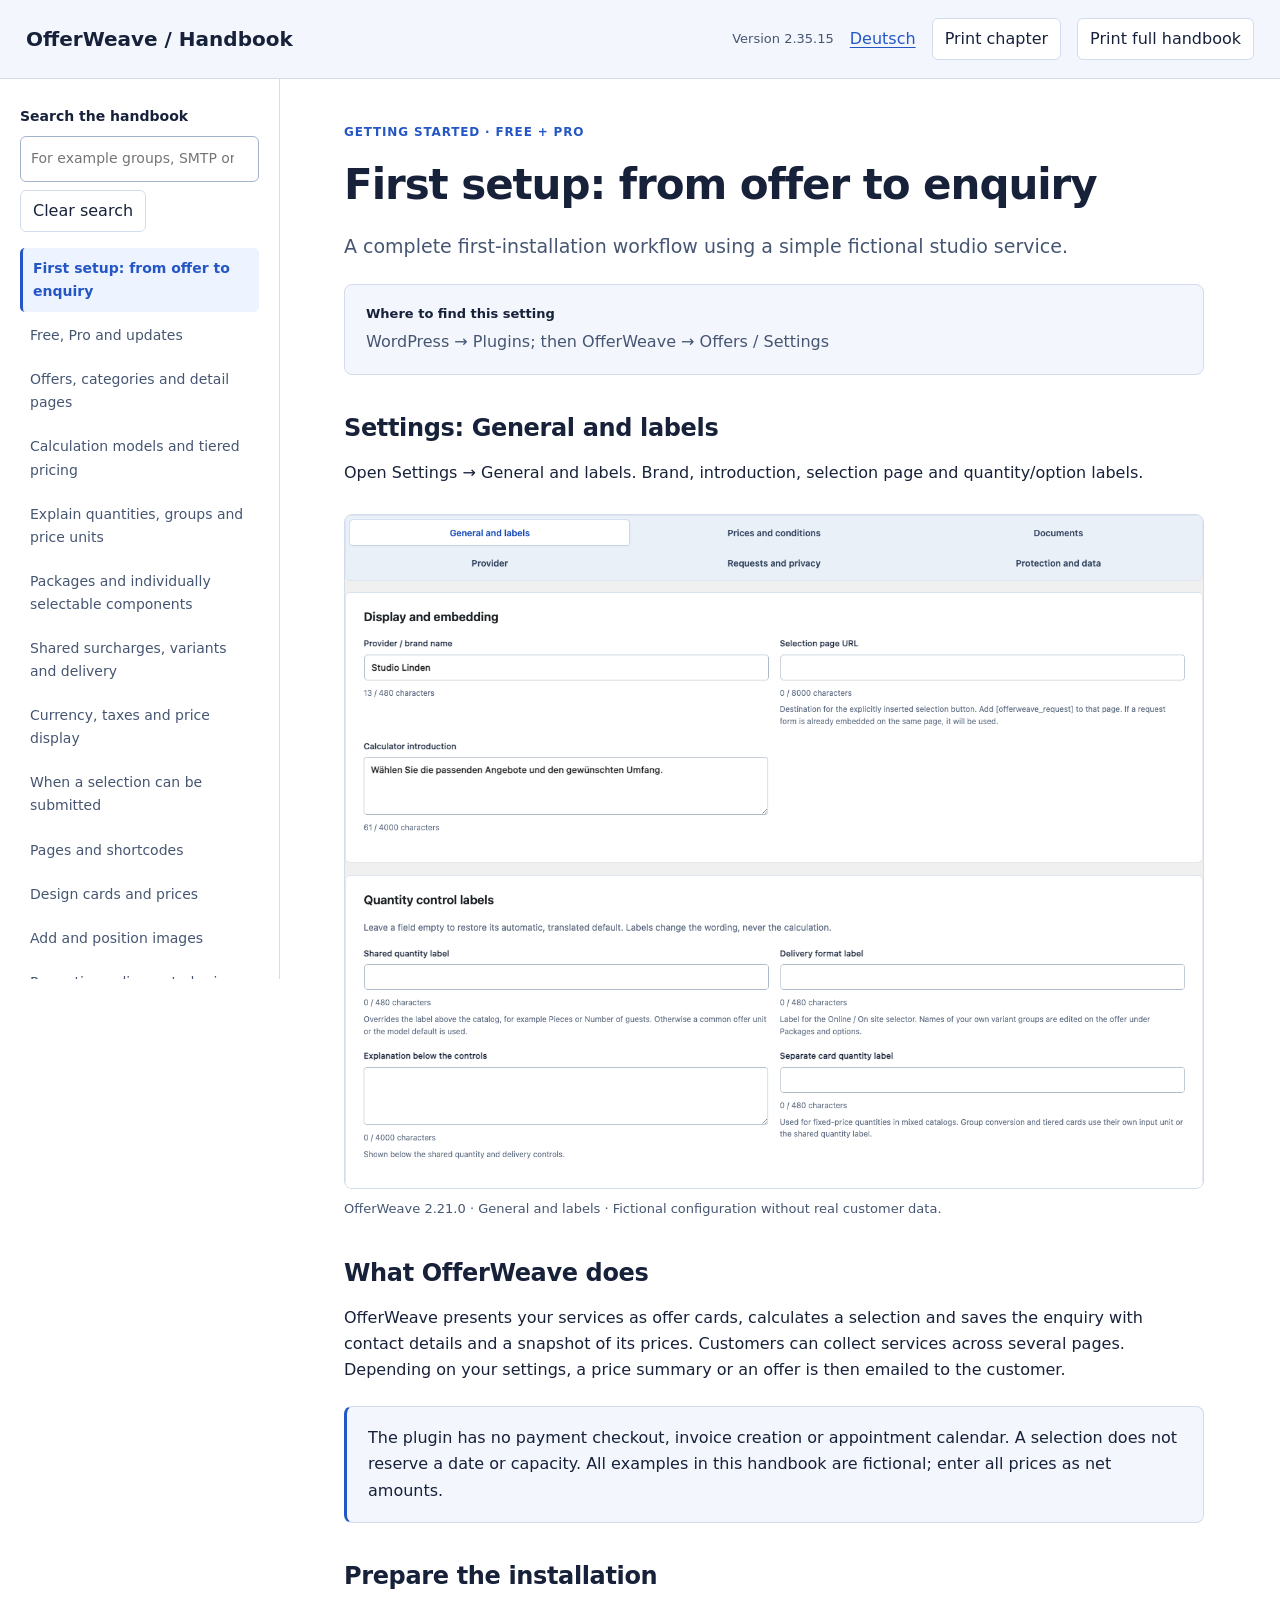
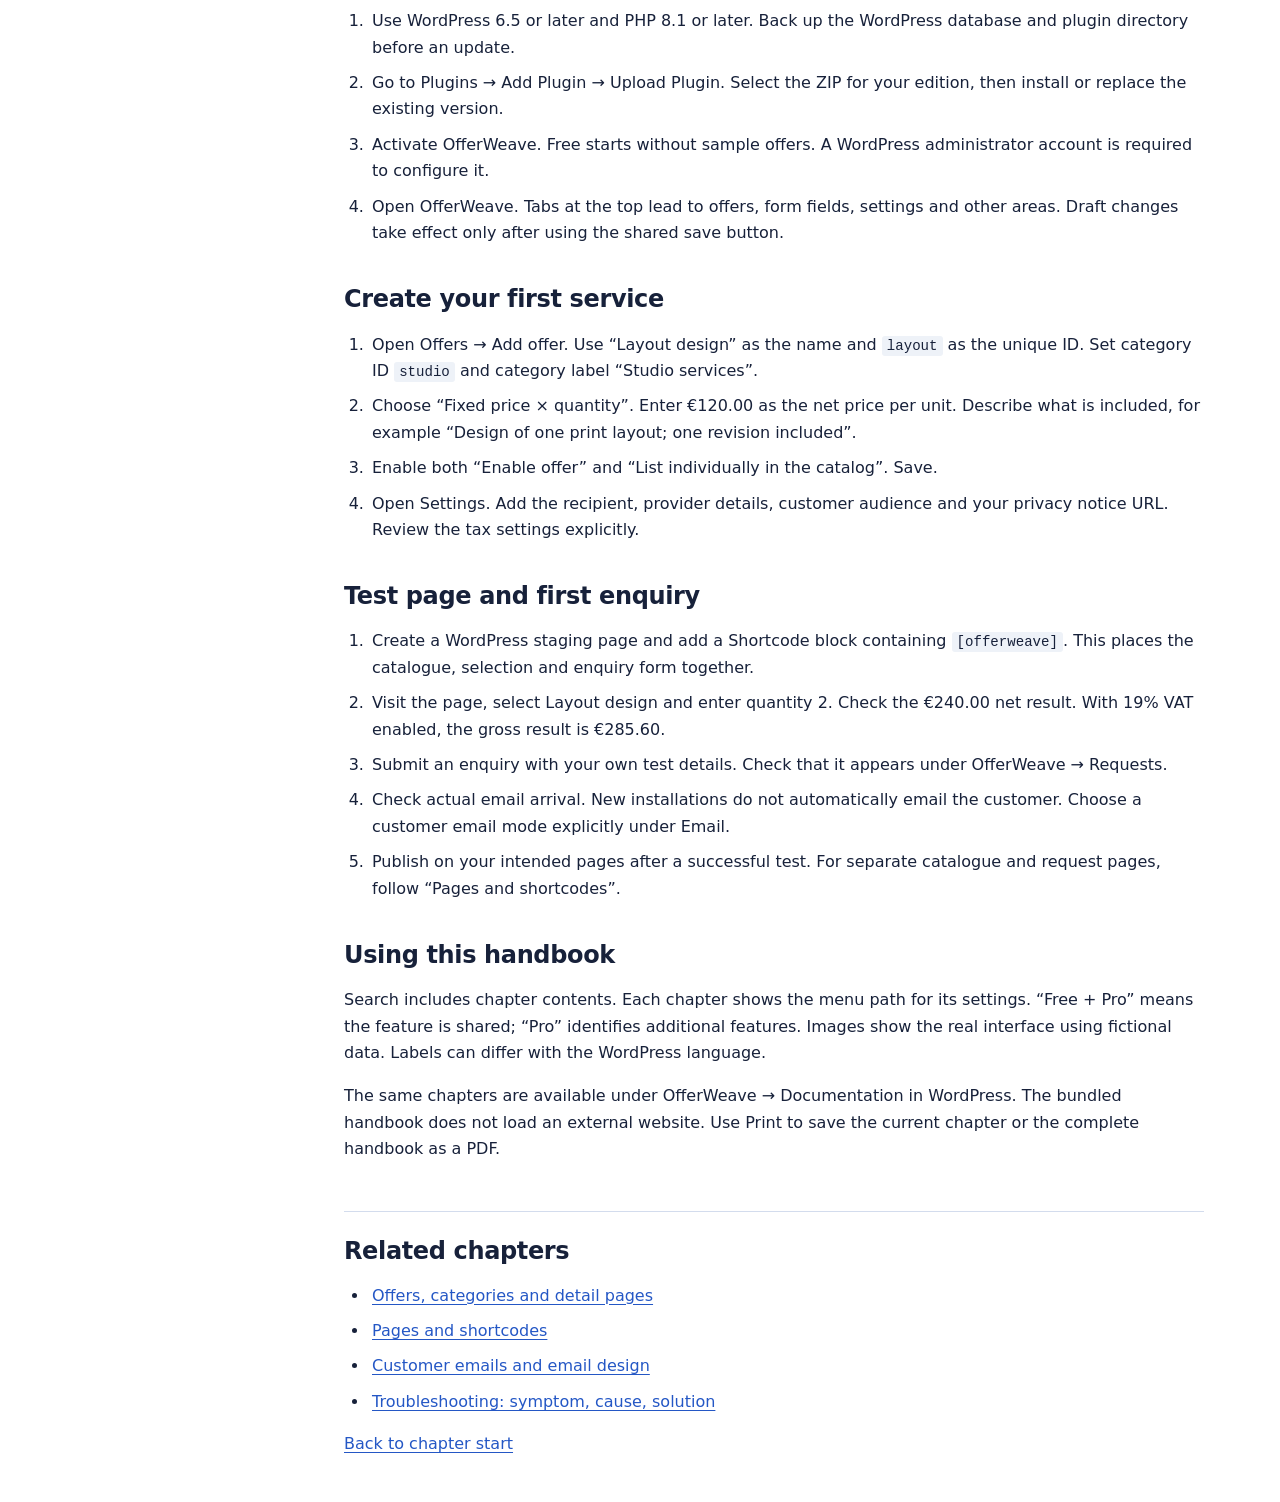
==== commit 72f12b0d: "Release 2.35.15: restore optional Freemius accounts in Free" ====
--- a/handbook/en/index.html
+++ b/handbook/en/index.html
@@ -1,4 +1,4 @@
-<!doctype html><html lang="en"><head><meta charset="utf-8"><meta name="viewport" content="width=device-width,initial-scale=1"><meta name="robots" content="noindex,nofollow"><title>OfferWeave · Handbook</title><link rel="stylesheet" href="../manual.css?v=2.35.14"><script defer src="../manual.js?v=2.35.14"></script></head><body class="owm" data-hit-label="matching chapters"><a class="owm-skip" href="#reader">Skip to content</a><header class="owm-header"><strong>OfferWeave / Handbook</strong><span>Version 2.35.14</span><a data-language href="../de/index.html" lang="de">Deutsch</a><button data-print hidden>Print chapter</button><button data-print-all hidden>Print full handbook</button></header><div class="owm-layout"><aside class="owm-sidebar"><div data-search-area hidden><label for="manual-search">Search the handbook</label><input type="search" id="manual-search" placeholder="For example groups, SMTP or banners"><button data-clear>Clear search</button><p data-search-status role="status" aria-live="polite"></p></div><nav aria-label="Contents"><a href="#start" data-topic="start">First setup: from offer to enquiry</a><a href="#editions" data-topic="editions">Free, Pro and updates</a><a href="#offers" data-topic="offers">Offers, categories and detail pages</a><a href="#pricing" data-topic="pricing">Calculation models and tiered pricing</a><a href="#groups" data-topic="groups">Explain quantities, groups and price units</a><a href="#packages" data-topic="packages">Packages and individually selectable components</a><a href="#variants" data-topic="variants">Shared surcharges, variants and delivery</a><a href="#taxes" data-topic="taxes">Currency, taxes and price display</a><a href="#selection-rules" data-topic="selection-rules">When a selection can be submitted</a><a href="#shortcodes" data-topic="shortcodes">Pages and shortcodes</a><a href="#design" data-topic="design">Design cards and prices</a><a href="#images" data-topic="images">Add and position images</a><a href="#promotions" data-topic="promotions">Promotions, discounted prices and banners</a><a href="#forms" data-topic="forms">Forms, required fields and spam protection</a><a href="#email" data-topic="email">Customer emails and email design</a><a href="#smtp" data-topic="smtp">Set up SMTP and diagnose errors</a><a href="#requests" data-topic="requests">Review, manage and resend requests</a><a href="#legal" data-topic="legal">Document type, provider details and deadlines</a><a href="#languages" data-topic="languages">German, English and multilingual websites</a><a href="#transfer" data-topic="transfer">Import, export and site migration</a><a href="#maintenance" data-topic="maintenance">Updates, backups and retention</a><a href="#troubleshooting" data-topic="troubleshooting">Troubleshooting: symptom, cause, solution</a><a href="#reference" data-topic="reference">Settings finder and launch checklist</a></nav><p data-empty hidden>No matching chapters. Try a different search term.</p></aside><main id="reader"><noscript><p>Without JavaScript, all chapters are shown in sequence. Use your browser’s Find function.</p></noscript><article id="start" data-article tabindex="-1"><p class="owm-eyebrow">Getting started · Free + Pro</p><h1>First setup: from offer to enquiry</h1><p class="owm-lead">A complete first-installation workflow using a simple fictional studio service.</p><div class="owm-path"><strong>Where to find this setting</strong><p>WordPress → Plugins; then OfferWeave → Offers / Settings</p></div><section id="start--1"><h2>Settings: General and labels</h2><p>Open Settings → General and labels. Brand, introduction, selection page and quantity/option labels.</p><figure><a href="../images/settings-general-en.webp" target="_blank" rel="noopener" aria-label="Open full-size image: Settings navigation with the section open: General and labels"><img src="../images/settings-general-en.webp" alt="Settings navigation with the section open: General and labels" loading="lazy" width="1334" height="1046"></a><figcaption>OfferWeave 2.21.0 · General and labels · Fictional configuration without real customer data.</figcaption></figure></section><section id="start--2"><h2>What OfferWeave does</h2><p>OfferWeave presents your services as offer cards, calculates a selection and saves the enquiry with contact details and a snapshot of its prices. Customers can collect services across several pages. Depending on your settings, a price summary or an offer is then emailed to the customer.</p><aside class="owm-note">The plugin has no payment checkout, invoice creation or appointment calendar. A selection does not reserve a date or capacity. All examples in this handbook are fictional; enter all prices as net amounts.</aside></section><section id="start--3"><h2>Prepare the installation</h2><ol><li>Use WordPress 6.5 or later and PHP 8.1 or later. Back up the WordPress database and plugin directory before an update.</li><li>Go to Plugins → Add Plugin → Upload Plugin. Select the ZIP for your edition, then install or replace the existing version.</li><li>Activate OfferWeave. Free starts without sample offers. A WordPress administrator account is required to configure it.</li><li>Open OfferWeave. Tabs at the top lead to offers, form fields, settings and other areas. Draft changes take effect only after using the shared save button.</li></ol></section><section id="start--4"><h2>Create your first service</h2><ol><li>Open Offers → Add offer. Use “Layout design” as the name and <code>layout</code> as the unique ID. Set category ID <code>studio</code> and category label “Studio services”.</li><li>Choose “Fixed price × quantity”. Enter €120.00 as the net price per unit. Describe what is included, for example “Design of one print layout; one revision included”.</li><li>Enable both “Enable offer” and “List individually in the catalog”. Save.</li><li>Open Settings. Add the recipient, provider details, customer audience and your privacy notice URL. Review the tax settings explicitly.</li></ol></section><section id="start--5"><h2>Test page and first enquiry</h2><ol><li>Create a WordPress staging page and add a Shortcode block containing <code>[offerweave]</code>. This places the catalogue, selection and enquiry form together.</li><li>Visit the page, select Layout design and enter quantity 2. Check the €240.00 net result. With 19% VAT enabled, the gross result is €285.60.</li><li>Submit an enquiry with your own test details. Check that it appears under OfferWeave → Requests.</li><li>Check actual email arrival. New installations do not automatically email the customer. Choose a customer email mode explicitly under Email.</li><li>Publish on your intended pages after a successful test. For separate catalogue and request pages, follow “Pages and shortcodes”.</li></ol></section><section id="start--6"><h2>Using this handbook</h2><p>Search includes chapter contents. Each chapter shows the menu path for its settings. “Free + Pro” means the feature is shared; “Pro” identifies additional features. Images show the real interface using fictional data. Labels can differ with the WordPress language.</p><p>The same chapters are available under OfferWeave → Documentation in WordPress. The bundled handbook does not load an external website. Use Print to save the current chapter or the complete handbook as a PDF.</p></section><footer><h2>Related chapters</h2><ul><li><a href="#offers">Offers, categories and detail pages</a></li><li><a href="#shortcodes">Pages and shortcodes</a></li><li><a href="#email">Customer emails and email design</a></li><li><a href="#troubleshooting">Troubleshooting: symptom, cause, solution</a></li></ul><a href="#start">Back to chapter start</a></footer></article><article id="editions" data-article tabindex="-1"><p class="owm-eyebrow">Getting started · Free + Pro</p><h1>Free, Pro and updates</h1><p class="owm-lead">Edition features, installation and licence management.</p><div class="owm-path"><strong>Where to find this setting</strong><p>OfferWeave → Free &amp; Pro</p></div><section id="editions--1"><h2>Choose an edition</h2><div class="owm-table" tabindex="0" role="region" aria-label="Area / Free / Pro"><table><thead><tr><th scope="col">Area</th><th scope="col">Free</th><th scope="col">Pro</th></tr></thead><tbody><tr><td>Offers, categories, images and custom short-info icons</td><td>Yes</td><td>Yes</td></tr><tr><td>Fixed price × quantity, one-off or monthly</td><td>Yes</td><td>Yes</td></tr><tr><td>Catalogue, single card, detail selection and enquiry shortcodes</td><td>Yes</td><td>Yes</td></tr><tr><td>Shared or independent card inputs and field labels</td><td>Yes</td><td>Yes</td></tr><tr><td>Accent colour, card background and corner radius</td><td>Yes</td><td>Yes</td></tr><tr><td>Custom enquiry fields and spam protection</td><td>Yes</td><td>Yes</td></tr><tr><td>Manage and export enquiries; send standard emails</td><td>Yes</td><td>Yes</td></tr><tr><td>Global default currency</td><td>Yes</td><td>Yes</td></tr><tr><td>Additional currencies such as CHF, GBP, JPY and KWD</td><td>Yes</td><td>Yes</td></tr><tr><td>Taxes, net/gross display and request conditions</td><td>Yes</td><td>Yes</td></tr><tr><td>German/English and Polylang integration</td><td>Yes</td><td>Yes</td></tr><tr><td>Import and export configuration within the edition</td><td>Yes</td><td>Yes</td></tr><tr><td>Tiered pricing, groups and selection packages</td><td>No</td><td>Yes</td></tr><tr><td>Variants and delivery shared or per card</td><td>No</td><td>Yes</td></tr><tr><td>Custom surcharges and additional costs</td><td>No</td><td>Yes</td></tr><tr><td>Freely position inputs using shortcodes</td><td>No</td><td>Yes</td></tr><tr><td>Scheduled promotions and discounted prices</td><td>No</td><td>Yes</td></tr><tr><td>Place promotion banners freely with shortcodes</td><td>No</td><td>Yes</td></tr><tr><td>Full designer for cards, inputs and banners</td><td>No</td><td>Yes</td></tr><tr><td>Custom email templates and styling</td><td>No</td><td>Yes</td></tr><tr><td>Built-in SMTP delivery for OfferWeave</td><td>No</td><td>Yes</td></tr></tbody></table></div><figure><a href="../images/edition-features-en.webp" target="_blank" rel="noopener" aria-label="Open full-size image: Compare Free and Pro features inside the plugin."><img src="../images/edition-features-en.webp" alt="Compare Free and Pro features inside the plugin." loading="lazy" width="1196" height="985"></a><figcaption>OfferWeave 2.35.0 · Feature comparison in the installed Free edition.</figcaption></figure><p>Free has no two-offer limit. The shared technical maximum is 150 offers. Pro adds calculation models and design controls; a monthly offer price is not a payment or subscription collection feature.</p><p>OfferWeave is developed and published under the NovaPlug brand. NovaPlug is listed as the plugin author in both editions.</p><p>Under Design, Free provides accent colour, card background and corner radius. All supported default currencies can be selected under Settings in Free and Pro.</p><figure><a href="../images/free-design-en.webp" target="_blank" rel="noopener" aria-label="Open full-size image: The three Free basic design settings."><img src="../images/free-design-en.webp" alt="The three Free basic design settings." loading="lazy" width="1254" height="310"></a><figcaption>OfferWeave 2.35.0 · Basic design in a local WordPress installation.</figcaption></figure></section><section id="editions--2"><h2>Buy Pro from the dashboard</h2><p>In Free, OfferWeave → Pro plans opens the same price comparison as Buy Pro in the editor. Buy Pro opens the plan comparison for 1, 5 or 25 website registrations in a new tab. Annual prices for Germany are 69, 129 and 249 euros including 19% German VAT. The VAT label appears directly below each price. The note about tax adjustment to your billing country at checkout appears below the pricing cards. Choose Go to checkout for your preferred plan. Your current WordPress draft remains open.</p><figure><a href="../images/upgrade-en.webp" target="_blank" rel="noopener" aria-label="Open full-size image: OfferWeave: its own Pro plan comparison with three German VAT-inclusive prices and checkout buttons."><img src="../images/upgrade-en.webp" alt="OfferWeave: its own Pro plan comparison with three German VAT-inclusive prices and checkout buttons." loading="lazy" width="1160" height="903"></a><figcaption>OfferWeave 2.35.9: Plan comparison for 1, 5 or 25 website registrations with German VAT-inclusive prices.</figcaption></figure><p>Free contains no Freemius SDK, requires no Freemius account and does not contact Freemius in the background. My account and the checkout buttons open external Freemius pages only after you click them. Clicking the purchase button does not place an order or save your configuration. After purchase, install the Pro package through WordPress and activate the licence there.</p></section><section id="editions--3"><h2>Install or switch editions</h2><ol><li>Back up the configuration and database. Install the appropriate ZIP using WordPress → Plugins → Add Plugin → Upload Plugin.</li><li>Deactivate any currently active OfferWeave edition under Plugins, then activate the required edition. Settings and requests are preserved. For network activation, also check individual sites.</li><li>After switching, check your catalogue, detail pages, selection and emails on a staging page.</li></ol><aside class="owm-note">Switching to Free does not convert Pro offers into fixed-price offers. Complex offers become unavailable publicly; advanced settings remain stored and protected from editing. Simple offers use their regular prices without Pro promotions and with basic styling.</aside><aside class="owm-note">Updating to 2.35.0 migrates existing settings and enquiries once to the new internal storage names. Back up the database before updating. Returning to an older plugin version requires its matching database backup.</aside></section><section id="editions--4"><h2>Licence and services</h2><p>A paid Pro licence includes official updates, downloads and support for the purchased term. In the Pro package, open Free &amp; Pro to view your licence status and access account and licence management.</p><p>Deactivating a licence does not automatically cancel its subscription. If payment is pending or the wrong product account is connected, check the status in your Freemius account.</p><figure><a href="../images/license-status-en.webp" target="_blank" rel="noopener" aria-label="Open full-size image: Manage licence status and account."><img src="../images/license-status-en.webp" alt="Manage licence status and account." loading="lazy" width="1074" height="1181"></a><figcaption>OfferWeave 2.25.6 · Local WordPress test with a fixture status.</figcaption></figure></section><footer><h2>Related chapters</h2><ul><li><a href="#start">First setup: from offer to enquiry</a></li><li><a href="#maintenance">Updates, backups and retention</a></li><li><a href="#transfer">Import, export and site migration</a></li></ul><a href="#editions">Back to chapter start</a></footer></article><article id="offers" data-article tabindex="-1"><p class="owm-eyebrow">Build your catalogue · Free + Pro</p><h1>Offers, categories and detail pages</h1><p class="owm-lead">The basic card fields and the difference between enabled and individually visible.</p><div class="owm-path"><strong>Where to find this setting</strong><p>OfferWeave → Offers → choose an offer → four areas</p></div><section id="offers--1"><h2>Find an offer</h2><p>Search, role, status and category filters stay at the top of the offer sidebar. Only the matching offer entries below them scroll. The result count, Reset filters and Add offer remain outside the result list. Switching offers preserves filters, the open draft and list position. Changing a filter starts at the top of the results. An open draft stays open even when it no longer matches the filter.</p><figure><a href="../images/offers-en.webp" target="_blank" rel="noopener" aria-label="Open full-size image: Offer editor with stationary search filters and an independently scrolling result list."><img src="../images/offers-en.webp" alt="Offer editor with stationary search filters and an independently scrolling result list." loading="lazy" width="1334" height="950"></a><figcaption>OfferWeave 2.20.1 · Search and filters at the top, scrollable offers below.</figcaption></figure><p>Scroll the results with the mouse wheel or touch. Tab reaches the result region and its offer buttons; Page Up/Down scrolls the focused list. On narrow or short screens the sidebar stays in the normal page flow while the results still scroll independently.</p></section><section id="offers--2"><h2>Four areas instead of one long form</h2><ol><li>Content and appearance: name, description, card text, price unit and image.</li><li>Price and quantity: pricing model, price, quantity rules, unit labels and draft preview.</li><li>Packages and options: included content, separate component prices for assembled packages, variants and travel costs.</li><li>Publication: unique ID, category, visibility, detail address and shortcodes.</li></ol></section><section id="offers--3"><h2>Key facts with your own icons</h2><p>Under Offers → Content and appearance → Key facts, add up to four entries with your own image files. Each row has a text field, a small image preview and “Choose / upload”. There is no predefined icon list. New rows start without an icon and display only the text. Also available in Free.</p><p>Key facts automatically spread across the available inner card width. Each icon and label remain one group. Existing padding and minimum gaps are preserved. When space is limited, whole groups move to a new line; long text can wrap within its group. A single item stays left-aligned. This applies to all card layouts and the preview without an extra setting.</p><figure><a href="../images/fact-spacing-en.webp" target="_blank" rel="noopener" aria-label="Open full-size image: Offer card with three key facts distributed across its inner width, each icon paired with its label."><img src="../images/fact-spacing-en.webp" alt="Offer card with three key facts distributed across its inner width, each icon paired with its label." loading="lazy" width="628" height="590"></a><figcaption>OfferWeave 2.29.1: Even space between key-fact groups, preserving card padding.</figcaption></figure><figure><a href="../images/fact-icons-en.webp" target="_blank" rel="noopener" aria-label="Open full-size image: Evenly aligned key facts with a small remove cross above each assigned icon preview."><img src="../images/fact-icons-en.webp" alt="Evenly aligned key facts with a small remove cross above each assigned icon preview." loading="lazy" width="946" height="734"></a><figcaption>OfferWeave 2.16.2: Labels above; text field, preview and buttons share one line. The small × above the icon removes only the image.</figcaption></figure><ol><li>Click “Add key fact” and enter text. Each row allows up to 480 characters; short facts are easier to read.</li><li>“Choose / upload” opens the WordPress media library. Use “Upload files” to add your own image or “Media Library” to select an existing image. Confirm with “Use this icon”.</li><li>The small × directly above the icon preview clears only the image assignment (tooltip “Remove icon”). The file stays in the media library. The arrows on the right move text, icon and translations together; the right-hand × beside the arrows removes the entire key fact.</li><li>Save to publish changes. The same own icons appear in all card layouts and the designer preview. Duplicating an offer keeps its assignments.</li></ol><p>Use small, preferably square PNG, WebP, JPEG, GIF or AVIF files; transparent PNGs work well for isolated icons. Display preserves their proportions. SVGs from the media library are also supported; new SVG uploads must be enabled in WordPress. Icons next to their text are treated as decorative for screen readers.</p><p>Export/import keeps image addresses, not image files or media IDs from another installation. Icons remain visible while their original addresses are reachable. For a complete move, transfer the files to the target site’s media library and assign them there. A missing image can be selected again or removed.</p><p>Version 2.16.1 removes the previous predefined key-fact symbols. Text and order remain intact; select your own image files for any desired icons. Other card symbols are unchanged.</p></section><section id="offers--4"><h2>Create and save</h2><p>Add offer provides starting points. A single offer starts with fixed price × quantity; the two package presets are available in Pro. Then adjust the existing rules. Cancel creates nothing. Switching areas never saves: use the save button to apply your configuration.</p><aside class="owm-note">The role describes composition. The pricing model describes how the price is calculated. A module is not a separate offer type. An included single offer keeps its own calculation.</aside></section><section id="offers--5"><h2>Catalog and detail page</h2><p>Under Publication enable the catalog card and add a detail URL if needed. Place <code>[offerweave_add id=&quot;layout&quot;]</code> on the detail page. IDs do not depend on list order. Use <code>[offerweave_catalog category=&quot;studio&quot;]</code> for a catalog and <code>[offerweave_selection]</code> separately for the selection.</p></section><section id="offers--6"><h2>Yellow notice for mixed categories</h2><p>A category can still contain different calculation models. A yellow notice appears at the top of the offer editor when active offers with their own catalog cards use different models. It does not prevent saving or change prices.</p><p>Open “Review offers and price rules”. Each model lists its affected offers. Click an offer to open its price rule directly. Inactive offers and components without their own catalog cards are excluded. The notice already responds to changes in the draft.</p><figure><a href="../images/category-models-en.webp" target="_blank" rel="noopener" aria-label="Open full-size image: Yellow notice in the offer editor with separate lists for fixed price times quantity and group conversion."><img src="../images/category-models-en.webp" alt="Yellow notice in the offer editor with separate lists for fixed price times quantity and group conversion." loading="lazy" width="1034" height="556"></a><figcaption>OfferWeave 2.22.2 · real local interface with fictional studio services: review price rules without blocking saving.</figcaption></figure><p>For a consistent shared quantity, use suitable matching models within a category. Delivery format is shared even with mixed models. Review each offer under Price and quantity and configure its own group size or tiers. Categories do not share a price rule: changing a model never automatically changes other offers or package components.</p><p>Alternatively, choose “Independently on each offer card” under Settings → General and labels. Each card then owns its quantity and delivery choices and the shared block disappears, even with identical pricing models.</p></section><section id="offers--7"><h2>Notices and confirmations</h2><p>OfferWeave displays its notices and confirmations in its own dialog windows. Read a notice and dismiss it with Understood, the close button or Escape. Cancel, close or Escape leave a confirmation without making a change. Only the labelled action button performs the action.</p><figure><a href="../images/dialog-warning-en.webp" target="_blank" rel="noopener" aria-label="Open full-size image: OfferWeave warning when changing the price model of a package with assigned components."><img src="../images/dialog-warning-en.webp" alt="OfferWeave warning when changing the price model of a package with assigned components." loading="lazy" width="1420" height="1050"></a><figcaption>OfferWeave 2.35.4 · The previous model and package assignments remain intact.</figcaption></figure><p>If a package has assigned components, explicitly remove those assignments under Packages and options before changing to a price model without components. Closing the notice does not remove any assignments.</p><figure><a href="../images/dialog-confirm-en.webp" target="_blank" rel="noopener" aria-label="Open full-size image: Offer removal confirmation with Cancel and Remove offer buttons."><img src="../images/dialog-confirm-en.webp" alt="Offer removal confirmation with Cancel and Remove offer buttons." loading="lazy" width="1420" height="1050"></a><figcaption>OfferWeave 2.35.4 · Cancel receives initial focus; removal requires confirmation.</figcaption></figure><p>Reloading, closing or leaving a page with unsaved changes can still show a browser warning. The browser controls its wording and appearance. This protection against data loss remains in place.</p></section><section id="offers--8"><h2>Resolve a missing selection package in Pro</h2><p>An older saved assignment may refer to a selection package that no longer exists. Pro displays its ID under Offers → select the offer → Price and quantity → Calculation and input. Displaying the notice does not change any data.</p><figure><a href="../images/offer-missing-parent-en.webp" target="_blank" rel="noopener" aria-label="Open full-size image: Pro shows the ID of a missing selection package and the Configure independently button."><img src="../images/offer-missing-parent-en.webp" alt="Pro shows the ID of a missing selection package and the Configure independently button." loading="lazy" width="934" height="485"></a><figcaption>OfferWeave 2.35.5 · Actual Pro interface with a fictional studio service.</figcaption></figure><ol><li>Check the displayed package ID and this offer’s own prices, group sizes and options.</li><li>Click Configure independently if the offer should use its existing settings. Only the reference to the missing package is removed; prices and variants are preserved.</li><li>Check the price calculation and click Save changes. Any remaining invalid assignments are still reported when saving.</li></ol><aside class="owm-note">Normal editing of Free offers remains available in Free; saved Pro data is preserved. Switching editions does not silently remove a missing Pro assignment. You can explicitly correct it when you next use Pro.</aside></section><footer><h2>Related chapters</h2><ul><li><a href="#pricing">Calculation models and tiered pricing</a></li><li><a href="#groups">Explain quantities, groups and price units</a></li><li><a href="#images">Add and position images</a></li><li><a href="#shortcodes">Pages and shortcodes</a></li></ul><a href="#offers">Back to chapter start</a></footer></article><article id="pricing" data-article tabindex="-1"><p class="owm-eyebrow">Calculate prices · Pro</p><h1>Calculation models and tiered pricing</h1><p class="owm-lead">Choose the right model and verify its formula with concrete numbers. Fixed prices are also available in Free.</p><div class="owm-path"><strong>Where to find this setting</strong><p>OfferWeave → Offers → Price and quantity</p></div><section id="pricing--1"><h2>Choose the model</h2><p>Fixed price × quantity multiplies the base price by the number of units. Group calculation divides the total input quantity by group size and rounds up. Tiered pricing selects the base price for the quantity and charges additional units within the configured bands. Assembled packages add only their own stored component prices, then apply the package quantity or group basis.</p></section><section id="pricing--2"><h2>Set up tiers</h2><p>Limits must increase across tiers and surcharge bands. Print example: up to 100 copies costs €600; up to 200 each additional copy costs €3. Thus 150 copies cost €750 net. Monthly offers use monthly amounts. Above the automatic calculation limit the price remains open.</p><figure><a href="../images/tiers-en.webp" target="_blank" rel="noopener" aria-label="Open full-size image: Price tiers with base price and surcharge band."><img src="../images/tiers-en.webp" alt="Price tiers with base price and surcharge band." loading="lazy" width="1034" height="571"></a><figcaption>Price tiers with base price and surcharge band.</figcaption></figure></section><section id="pricing--3"><h2>Calculate the draft</h2><ol><li>Go to Test the calculation under Price and quantity. It uses your unsaved settings.</li><li>Choose quantity and, where applicable, contents, variants and travel inputs. Calculate draft uses the same calculation as the customer area.</li><li>Test a normal quantity, the last quantity in a group/tier and the first above it. With 20 units per group, 21 units produce two groups.</li><li>Review net, tax, gross, terms and outstanding costs. Eligibility messages concern this item; further items may make the request eligible.</li></ol><figure><a href="../images/price-preview-en.webp" target="_blank" rel="noopener" aria-label="Open full-size image: Draft price preview with two calculated groups."><img src="../images/price-preview-en.webp" alt="Draft price preview with two calculated groups." loading="lazy" width="1034" height="619"></a><figcaption>Draft price preview with two calculated groups.</figcaption></figure><aside class="owm-note">Preview creates no request and sends no email. Changing an input clears the stale result. Invalid configurations must be corrected before calculation.</aside></section><section id="pricing--4"><h2>Quantities in matching and mixed categories</h2><p>When all visible offers use the same calculation model, the shared quantity remains above the cards. When fixed price times quantity, group conversion or tiered pricing are mixed, every card has its own quantity before its price. Delivery format remains a shared selector above the cards. It applies to all offers with a delivery rule; quantities stay independent. Additional custom variants remain inside their respective card.</p><p>Example: a studio session costs €200 per group of up to 10 guests, with no discount for further groups. Enter 30 guests in its card: the price is €600. A layout service costing €120 per template starts at quantity 1. Set its card quantity to 2: it costs €240 while the studio session stays at €600.</p><figure><a href="../images/mixed-catalog-en.webp" target="_blank" rel="noopener" aria-label="Open full-size image: Mixed catalog: shared delivery format above the cards, with template quantity and guest count inside their respective offer cards."><img src="../images/mixed-catalog-en.webp" alt="Mixed catalog: shared delivery format above the cards, with template quantity and guest count inside their respective offer cards." loading="lazy" width="1340" height="786"></a><figcaption>OfferWeave 2.26.2 · actual catalog calculation: 30 guests and 2 print templates; prices and quantities remain independent.Local quantity fields sit compactly below their respective prices.</figcaption></figure><p>Fixed-price cards start at quantity 1. Group and tiered offers use their own default quantity and input unit. An invalid card quantity blocks only that offer. Adding it preserves its quantity, options and any travel details. Package and component rules stay independent. The yellow notice remains only in the administrator’s Offers area.</p><p>A shared “On site” choice uses each offer’s own surcharges and variants. If an offer has several variants for the same format, choose its additional delivery variant on that card. Unavailable offers cannot be added for that format. Travel details stay on each card; changing the shared format later does not alter items already added to the selection.</p></section><section id="pricing--5"><h2>Contract terms, totals and custom price notes</h2><p>For monthly offers, open Offers → Price and quantity → Billing. Turn off “Show total cost for the contract term” to keep only the monthly price and contract term on the card. This applies to category and single cards, the design preview and [offerweave_add]. Available in Free and Pro.</p><figure><a href="../images/term-display-en.webp" target="_blank" rel="noopener" aria-label="Open full-size image: Monthly offer billing with custom contract text and term totals turned off"><img src="../images/term-display-en.webp" alt="Monthly offer billing with custom contract text and term totals turned off" loading="lazy" width="974" height="527"></a><figcaption>OfferWeave 2.30.0: Configure contract text and term totals per offer.</figcaption></figure><p>The automatic term text comes from the contract duration. Replace it using “Contract term text”, for example “Minimum term: {months} months”. {months} inserts the current duration automatically. Leave the field empty to restore the default text.</p><p>The term total combines the calculated monthly amount multiplied by the contract duration with the default suffix “for the entire term”. Customize the suffix using “Text after the term total”. The amount is still calculated and updates with quantities, options and promotions. Hiding the total or switching to one-time billing preserves your texts.</p><p>Other accompanying text comes from Offers → Content and appearance → Additional price note. Edit or remove your note about a one-time project there. An empty field shows no additional note.</p><p>These settings affect the display before selection. Contract duration, calculation, the complete request summary and emails stay unchanged. The tax label remains immediately below the price. Custom texts are available in the existing translation editor.</p></section><footer><h2>Related chapters</h2><ul><li><a href="#groups">Explain quantities, groups and price units</a></li><li><a href="#packages">Packages and individually selectable components</a></li><li><a href="#variants">Shared surcharges, variants and delivery</a></li><li><a href="#taxes">Currency, taxes and price display</a></li></ul><a href="#pricing">Back to chapter start</a></footer></article><article id="groups" data-article tabindex="-1"><p class="owm-eyebrow">Calculate prices · Pro</p><h1>Explain quantities, groups and price units</h1><p class="owm-lead">Convert a total quantity into groups and show the rule clearly on every card.</p><div class="owm-path"><strong>Where to find this setting</strong><p>OfferWeave → Offers → Price and quantity → Groups / Unit labels</p></div><section id="groups--1"><h2>Separate input and billing</h2><p>The customer enters the total quantity, such as 25 people. With 20 people per group, the offer calculates two groups. The price unit on the card is only a label; it does not enable group calculation.</p></section><section id="groups--2"><h2>Configure groups</h2><p>Select the individual offer or package. Under Price and quantity choose group calculation, enter base price and units per group, then set the discount for additional identical groups. Example: €300 for the first group with 20% off additional groups gives €540 net for two groups. This offer’s variants and travel costs are applied using their own rules.</p><figure><a href="../images/groups-en.webp" target="_blank" rel="noopener" aria-label="Open full-size image: Own group size and price rule for the selected offer."><img src="../images/groups-en.webp" alt="Own group size and price rule for the selected offer." loading="lazy" width="1034" height="439"></a><figcaption>Own group size and price rule for the selected offer.</figcaption></figure></section><section id="groups--3"><h2>Use your own terminology</h2><p>Open Unit labels under Price and quantity. Enter singular and plural names for the input and, for groups, the billing unit: for example image/images and batch/batches. Empty fields retain default terms. Labels can be translated and never change quantities or price rules.</p><figure><a href="../images/units-en.webp" target="_blank" rel="noopener" aria-label="Open full-size image: Optional custom names for input and grouping units."><img src="../images/units-en.webp" alt="Optional custom names for input and grouping units." loading="lazy" width="1034" height="399"></a><figcaption>Optional custom names for input and grouping units.</figcaption></figure></section><section id="groups--4"><h2>Explain the card unit</h2><p>Under Content and presentation, enable “Explain the price unit”. With no custom text, grouped offers show their actual conversion and tiered prices show their calculated scope. Fixed price × quantity does not repeat the quantity in an extra explanation; the input already shows it. Custom text can contain <code>{participants}</code>, <code>{groups}</code>, <code>{group_size}</code> and <code>{quantity}</code>, for example “Each box contains 12 bottles”. Tokens stay unchanged when you rename visible units. Each single offer and package uses its own settings.</p><figure><a href="../images/unit-explanation-en.webp" target="_blank" rel="noopener" aria-label="Open full-size image: Settings for the price unit and optional explanatory text."><img src="../images/unit-explanation-en.webp" alt="Settings for the price unit and optional explanatory text." loading="lazy" width="399" height="464"></a><figcaption>OfferWeave 2.15.2: An empty explanation does not create a duplicate quantity line for fixed-price offers. Custom explanations remain available.</figcaption></figure></section><section id="groups--5"><h2>Change control labels centrally</h2><p>Open Settings → General and labels → Quantity control labels to find four text fields. These settings are also available in Free; group conversion, tiered pricing and custom variants require Pro.</p><div class="owm-table" tabindex="0" role="region" aria-label="Field / Effect"><table><thead><tr><th scope="col">Field</th><th scope="col">Effect</th></tr></thead><tbody><tr><td>Shared quantity label</td><td>Overrides the label of the number input above the catalog, for example “Pieces”, “Number of guests” or “Number of participants”.</td></tr><tr><td>Delivery format label</td><td>Overrides “Delivery format” on the built-in Online / On site selector, for example “Session type”. Custom variant groups retain their own configured names.</td></tr><tr><td>Explanation below the controls</td><td>Appears below the shared controls. Explain what the input counts.</td></tr><tr><td>Separate card quantity label</td><td>Used on fixed-price cards in mixed views. An offer’s own input unit is appended in parentheses.</td></tr></tbody></table></div><figure><a href="../images/control-labels-en.webp" target="_blank" rel="noopener" aria-label="Open full-size image: Settings section with four editable labels for quantity, delivery format and explanatory text."><img src="../images/control-labels-en.webp" alt="Settings section with four editable labels for quantity, delivery format and explanatory text." loading="lazy" width="1334" height="488"></a><figcaption>OfferWeave 2.22.2 · labels for a fictional studio. Empty fields automatically restore default text.</figcaption></figure><p>Shared input uses your global label or the common input unit. On local group and tiered cards, the offer’s own input unit takes precedence, falling back to the shared label or model default. Fixed-price cards use the separate card label with their unit. Shared help text is not copied into every card. Editing a selected line still uses that offer’s own unit.</p><p>To use other terms in group conversion and explanations, continue to configure input and group units directly on the offer under Price and quantity. A changed label does not change the calculation: “Pieces” is just text. Empty a global field and save to restore its translated default. Translate custom text in Languages; import and export include these settings.</p></section><footer><h2>Related chapters</h2><ul><li><a href="#pricing">Calculation models and tiered pricing</a></li><li><a href="#packages">Packages and individually selectable components</a></li><li><a href="#selection-rules">When a selection can be submitted</a></li></ul><a href="#groups">Back to chapter start</a></footer></article><article id="packages" data-article tabindex="-1"><p class="owm-eyebrow">Build your catalogue · Pro</p><h1>Packages and individually selectable components</h1><p class="owm-lead">Build fixed packages and custom combinations without charging groups or extras twice.</p><div class="owm-path"><strong>Where to find this setting</strong><p>OfferWeave → Offers → Packages and options</p></div><section id="packages--1"><h2>Single offers and packages stay separate</h2><p>A package uses its own price, quantity, group size, variants and taxes. Settings on an included single offer do not change this calculation. A single booking exclusively uses the single offer’s settings. Changes to package prices or quantities never flow back.</p></section><section id="packages--2"><h2>Fixed package</h2><ol><li>Create a package with included offers. Set its full package price and group rule under Price and quantity.</li><li>Under Packages and options select included content. Search helps with larger catalogs.</li><li>The assignment describes included content. Individual prices are not charged again. A component’s own model, group size or billing period does not override the package.</li></ol></section><section id="packages--3"><h2>Assembled package</h2><ol><li>Choose an assembled package and its quantity or group calculation basis.</li><li>Assign contents. New editor assignments start at €0: explicitly enter the Price inside this package for each selected component.</li><li>These component prices belong to the package. Later single-price changes are not synchronized. The same content may have different prices in different packages.</li><li>Minimum count controls the number of distinct contents. Minimum price raises a low package base price. The global request condition only blocks submission; it does not increase a price.</li></ol><figure><a href="../images/packages-en.webp" target="_blank" rel="noopener" aria-label="Open full-size image: Separately stored component prices inside one package."><img src="../images/packages-en.webp" alt="Separately stored component prices inside one package." loading="lazy" width="1034" height="566"></a><figcaption>Separately stored component prices inside one package.</figcaption></figure></section><section id="packages--4"><h2>Updating older versions</h2><p>Version 2.13 removes the former shared calculation link. Historical linked fixed-price cards receive their last effective quantity rules once as independent settings; already configured group offers retain their own values. Previously dynamic component prices are stored once inside each package. Thereafter no live price inheritance remains. Related request conditions continue to cover detached single offers.</p><aside class="owm-note">Back up before updating. Then check single and package bookings with typical quantities, surcharges and taxes. Existing requests retain their saved calculations. Nested packages and self-references remain unsupported.</aside></section><footer><h2>Related chapters</h2><ul><li><a href="#groups">Explain quantities, groups and price units</a></li><li><a href="#variants">Shared surcharges, variants and delivery</a></li><li><a href="#selection-rules">When a selection can be submitted</a></li><li><a href="#shortcodes">Pages and shortcodes</a></li></ul><a href="#packages">Back to chapter start</a></footer></article><article id="variants" data-article tabindex="-1"><p class="owm-eyebrow">Calculate prices · Pro</p><h1>Shared surcharges, variants and delivery</h1><p class="owm-lead">Maintain named surcharges centrally, assign them to offers and optionally link them to variants.</p><div class="owm-path"><strong>Where to find this setting</strong><p>OfferWeave → Surcharges / Offers → Price and quantity / Packages and options</p></div><section id="variants--1"><h2>Maintain your own surcharges centrally</h2><ol><li>Open Surcharges and choose Add surcharge. Enter a clear name such as Setup, Express processing or Materials.</li><li>Choose a flat amount, an amount per offer unit, participant or group, a percentage, or an additional customer-entered quantity. Enter the amount in your global currency.</li><li>For an additional quantity, define its unit and default. Quantities allow two decimal places, such as 1.25 hours. The amount is the price per such unit.</li><li>Save the configuration. A surcharge is only calculated once assigned to an offer. Central price changes affect every assigned offer after saving.</li></ol><figure><a href="../images/surcharges-en.webp" target="_blank" rel="noopener" aria-label="Open full-size image: Central surcharge library with setup fee and additional working hours"><img src="../images/surcharges-en.webp" alt="Central surcharge library with setup fee and additional working hours" loading="lazy" width="1274" height="1204"></a><figcaption>Use your own names and calculation rules instead of fixed industry terms.</figcaption></figure></section><section id="variants--2"><h2>Assign to offers and set conditions</h2><ol><li>Open the offer under Price and quantity and locate Assigned surcharges.</li><li>Select a compatible central surcharge and choose Assign surcharge. Incompatible calculation bases are not offered.</li><li>Choose Always, On site only, or a specific variant option. A variant condition needs an existing enabled option group and option.</li><li>Save and check the card and selection. Applicable amounts are included in the total and explained by name. Additional quantities appear only when their condition applies.</li></ol><p>Use the × next to a surcharge name to remove only its assignment to this offer. Manage surcharges opens the central library. When no further matching surcharges are available, a text notice replaces the empty selector. Fields stack on narrow panels.</p><figure><a href="../images/surcharge-assignments-en.webp" target="_blank" rel="noopener" aria-label="Open full-size image: Setup applies always; additional work applies only to the Express option"><img src="../images/surcharge-assignments-en.webp" alt="Setup applies always; additional work applies only to the Express option" loading="lazy" width="974" height="523"></a><figcaption>One central definition can serve several offers with different conditions.</figcaption></figure><p>Surcharges apply per selected offer line and follow its billing period and tax rate. Percentages use the service base after quantity rules and before promotions. Surcharges are not discounted and do not compound. Packages apply their own surcharges; component surcharges are not added again.</p><p>Enable or disable a surcharge centrally. Remove all offer assignments before deleting it. Existing requests and their emails retain the saved names, quantities and amounts. Existing on-site and travel rules remain unchanged; do not assign the same costs again as a new surcharge. Central surcharge management is included in Pro.</p></section><section id="variants--3"><h2>Build variants</h2><ol><li>Enable variants on the offer. For linked components, edit their shared selection package.</li><li>Add an option group with an ID and title, such as <code>delivery</code> / “Delivery”.</li><li>Create options such as “At the studio” and “At your location”. Assign stable IDs and enter each net surcharge.</li><li>Choose whether selection is required and which option is the default. Optional groups also allow no selection.</li><li>Add further groups such as Standard or Express processing. Customers select exactly one option per group; several groups can be combined.</li></ol><figure><a href="../images/variants-en.webp" target="_blank" rel="noopener" aria-label="Open full-size image: Variant editor with a fictional option group and price extras"><img src="../images/variants-en.webp" alt="Variant editor with a fictional option group and price extras" loading="lazy" width="1034" height="960"></a><figcaption>Name option groups to suit your own service.</figcaption></figure><p>The selector shows only the configured option name, such as “At the studio” or “At your location”. Amounts, percentages, calculation bases and “No surcharge” are not appended automatically. The selected surcharge remains included and explained in the card price. Optional groups still offer “No selection”.</p><figure><a href="../images/variant-options-en.webp" target="_blank" rel="noopener" aria-label="Open full-size image: Photo session with a concise option name and the surcharge shown in the card price."><img src="../images/variant-options-en.webp" alt="Photo session with a concise option name and the surcharge shown in the card price." loading="lazy" width="420" height="682"></a><figcaption>OfferWeave 2.26.3: Only the option name appears in the selector; price details remain on the card.</figcaption></figure></section><section id="variants--4"><h2>Choose the surcharge basis</h2><div class="owm-table" tabindex="0" role="region" aria-label="Basis / Effect"><table><thead><tr><th scope="col">Basis</th><th scope="col">Effect</th></tr></thead><tbody><tr><td>Per item</td><td>Once for the offer line</td></tr><tr><td>Per quantity</td><td>Multiplied by the quantity in a quantity-based model</td></tr><tr><td>Per participant</td><td>Multiplied by the total input quantity</td></tr><tr><td>Per group</td><td>Multiplied by the calculated groups</td></tr><tr><td>Percentage</td><td>Percentage of the calculated service base, excluding other extras</td></tr></tbody></table></div><p>Example: €300 base price, 10% Express and €20 packaging per item produce €350 net. The percentage is not also charged on packaging. For monthly offers, variants apply to the monthly amount. Negative surcharges are not supported; use promotions for discounts.</p></section><section id="variants--5"><h2>Delivery and travel costs</h2><p>A group marked as delivery can link options to the configured travel rules. When an on-site surcharge is represented by a variant, the older delivery surcharge is not charged twice. Still check travel costs separately: unresolved travel costs must remain visibly open.</p><aside class="owm-note">Linked components use the shared package variants. Maintain a shared extra there once. Promotion discounts affect the eligible service amount; variants and travel/on-site extras are not discounted.</aside><p>Change “Delivery format” centrally under Settings → General and labels → Quantity control labels. Edit the title of a custom variant group directly on its offer.</p></section><section id="variants--6"><h2>Test and maintain</h2><ul><li>Every required group needs a valid selection. Also test an optional group with no option selected.</li><li>Check quantity 1 and multiple units or groups, including totals in the selection and email.</li><li>Remove IDs deliberately. Customers must reselect if an older browser selection refers to an option that has been removed.</li><li>Technical limit: up to 20 groups with 100 options each. Keep the visible selection as short as practical.</li></ul></section><footer><h2>Related chapters</h2><ul><li><a href="#pricing">Calculation models and tiered pricing</a></li><li><a href="#groups">Explain quantities, groups and price units</a></li><li><a href="#promotions">Promotions, discounted prices and banners</a></li></ul><a href="#variants">Back to chapter start</a></footer></article><article id="taxes" data-article tabindex="-1"><p class="owm-eyebrow">Calculate prices · Free + Pro</p><h1>Currency, taxes and price display</h1><p class="owm-lead">Set the global currency, tax rates and net/gross display for cards, selections and emails.</p><div class="owm-path"><strong>Where to find this setting</strong><p>OfferWeave → Settings → Prices and conditions → Currency / VAT and price display</p></div><section id="taxes--1"><h2>Settings: Prices and conditions</h2><p>Open Settings → Prices and conditions to choose the default currency and configure VAT, net/gross display and request conditions. All supported currencies are selectable in Free and Pro. Tax settings are included in both editions.</p><figure><a href="../images/currency-en.webp" target="_blank" rel="noopener" aria-label="Open full-size image: USD default currency and tax settings under Prices and conditions"><img src="../images/currency-en.webp" alt="USD default currency and tax settings under Prices and conditions" loading="lazy" width="1274" height="1206"></a><figcaption>OfferWeave 2.32.0 · Set the default currency and tax rate globally.</figcaption></figure><p>Every offer card groups the price with its unit. The VAT label sits immediately below, before participant counts, group explanations and other notes. This also applies to promotional prices, variants and the design preview. The net/gross setting still determines the VAT label.</p><figure><a href="../images/price-tax-label-en.webp" target="_blank" rel="noopener" aria-label="Open full-size image: VAT label immediately below the price, before the group explanation"><img src="../images/price-tax-label-en.webp" alt="VAT label immediately below the price, before the group explanation" loading="lazy" width="420" height="684"></a><figcaption>OfferWeave 2.26.2: Price and VAT label stay together.</figcaption></figure></section><section id="taxes--2"><h2>Change the default currency</h2><ol><li>Under Currency → Default currency, choose the ISO code and name, such as EUR, USD, CHF, GBP or JPY. New and existing installations default to EUR.</li><li>Save the change. The symbol and decimal places apply to offer prices, variants, fixed discounts, minimum values, travel costs, previews, new requests and emails.</li><li>Review your prices and manually written currency references. Numerical amounts are preserved: 100 EUR becomes 100 USD. No exchange-rate conversion is performed.</li></ol><p>Decimal places follow the currency: for example, two for EUR, none for JPY and three for KWD. If an existing amount cannot be represented exactly or exceeds the input limit, the currency remains unchanged. Adjust that amount first. Tax and discount percentages do not change.</p><aside class="owm-note">One default currency applies to the entire provider catalog. Mixed currencies per card and automatic exchange rates are not included. Saved requests and regenerated emails retain their original currency; legacy requests without a currency field remain EUR. OfferWeave license prices in EUR are independent of this setting. The following price examples use EUR.</aside></section><section id="taxes--3"><h2>Always enter source prices as net amounts</h2><p>Base prices, variants, travel costs and fixed promotion discounts are maintained as net values. The display setting determines whether cards emphasise net or gross prices. Switching the display does not change stored base prices. Selection totals and email quote blocks break down tax and the total amount.</p><ol><li>Enable taxes under Settings and enter a default rate, such as 19%.</li><li>Choose the preferred net or gross display and check the configured customer audience.</li><li>For a different rate, open the individual offer. An empty tax field inherits the default; an explicit 0% means zero tax.</li><li>Check cards, detail selection and a saved test request. B2C or mixed audiences require complete tax settings and emphasise gross pricing accordingly.</li></ol><figure><a href="../images/taxes-en.webp" target="_blank" rel="noopener" aria-label="Open full-size image: Tax settings with a default rate and price display"><img src="../images/taxes-en.webp" alt="Tax settings with a default rate and price display" loading="lazy" width="1334" height="388"></a><figcaption>Entered source prices remain net regardless of the display setting.</figcaption></figure></section><section id="taxes--4"><h2>Example and rounding</h2><p>Two print layouts at €120 produce €240 net. At 19%, tax is €45.60 and gross is €285.60. Discounts are applied before tax. Tax is rounded to the selected currency’s smallest unit per line and billing period; totals add these rounded values. For monthly services, the rounded monthly value is summed over the term.</p><p>A package is one line with its own tax rate. Different component rates are not applied separately within that package. Variants and ancillary costs on that line also use its rate.</p></section><section id="taxes--5"><h2>Important limits</h2><ul><li>Open prices and travel costs are not zero prices. Check the incomplete-total notice.</li><li>OfferWeave does not determine tax from customer country, VAT ID or reverse-charge validation.</li><li>This setting is not an invoicing system and does not determine your tax treatment.</li><li>Earlier requests retain their saved amounts and rates; later changes affect new calculations.</li></ul></section><footer><h2>Related chapters</h2><ul><li><a href="#pricing">Calculation models and tiered pricing</a></li><li><a href="#legal">Document type, provider details and deadlines</a></li><li><a href="#requests">Review, manage and resend requests</a></li></ul><a href="#taxes">Back to chapter start</a></footer></article><article id="selection-rules" data-article tabindex="-1"><p class="owm-eyebrow">Calculate prices · Free + Pro</p><h1>When a selection can be submitted</h1><p class="owm-lead">Combine minimum value and distinct-offer count without changing prices.</p><div class="owm-path"><strong>Where to find this setting</strong><p>OfferWeave → Settings → Prices and conditions → Request conditions</p></div><section id="selection-rules--1"><h2>Configure a condition</h2><ol><li>Enable request conditions. Choose whether they apply to every selection or are triggered by specified offers.</li><li>Enter a minimum net value and/or minimum number of distinct offers. Zero disables that individual condition.</li><li>Choose “All conditions” for AND or “At least one” for OR.</li><li>Review the automatically generated customer notice. Save and test both an invalid and a valid selection.</li></ol><figure><a href="../images/conditions-en.webp" target="_blank" rel="noopener" aria-label="Open full-size image: Request conditions with a minimum net value and scope"><img src="../images/conditions-en.webp" alt="Request conditions with a minimum net value and scope" loading="lazy" width="1334" height="404"></a><figcaption>A request threshold only blocks submission; it does not increase an offer price.</figcaption></figure></section><section id="selection-rules--2"><h2>Worked examples</h2><div class="owm-table" tabindex="0" role="region" aria-label="Goal / Setting / Result"><table><thead><tr><th scope="col">Goal</th><th scope="col">Setting</th><th scope="col">Result</th></tr></thead><tbody><tr><td>At least €349 regardless of count</td><td>Minimum €349, count 0</td><td>A single €349 offer qualifies</td></tr><tr><td>At least two distinct offers</td><td>Minimum 0, count 2</td><td>Twice the quantity of the same offer is not enough</td></tr><tr><td>At least €349 and two offers</td><td>€349, count 2, all conditions</td><td>Both requirements must be met</td></tr><tr><td>€349 or two offers</td><td>€349, count 2, at least one</td><td>Either requirement qualifies</td></tr></tbody></table></div><p>“At least €349” includes exactly €349. For a strictly higher amount, choose a higher cent threshold such as €349.01. The check uses known net values after discounts, including monthly services over their term.</p></section><section id="selection-rules--3"><h2>Scope and components</h2><p>A list of specified offers determines when the rule is triggered. Once one is included, the entire selection value is checked, not just the marked offers. Selected components can also trigger a rule. Distinct components count individually; increasing the quantity of the same ID does not create another distinct offer.</p><aside class="owm-note">Unknown price portions add nothing to the known minimum value. Customers can collect and edit smaller selections; only submission is blocked. A package minimum price is different: it raises the calculated price.</aside></section><footer><h2>Related chapters</h2><ul><li><a href="#groups">Explain quantities, groups and price units</a></li><li><a href="#packages">Packages and individually selectable components</a></li><li><a href="#taxes">Currency, taxes and price display</a></li></ul><a href="#selection-rules">Back to chapter start</a></footer></article><article id="shortcodes" data-article tabindex="-1"><p class="owm-eyebrow">Display on your website · Free + Pro</p><h1>Pages and shortcodes</h1><p class="owm-lead">Place quantity controls, catalogues, single cards, detail selection, request forms and promotion banners precisely.</p><div class="owm-path"><strong>Where to find this setting</strong><p>WordPress → Pages → Edit → Shortcode block</p></div><section id="shortcodes--1"><h2>Availability in Free and Pro</h2><aside class="owm-note">Separate input blocks (<code>offerweave_controls</code>) and promotion banners (<code>offerweave_promotions</code>) are part of Pro and, from 2.35.4, are registered only there. Remove these blocks from pages running Free; unregistered shortcodes may otherwise appear as text. Free retains the catalogue, normal quantity input, single offers, detail selection and request form. Saved Pro settings remain preserved.</aside></section><section id="shortcodes--2"><h2>Available building blocks</h2><div class="owm-table" tabindex="0" role="region" aria-label="Shortcode / Output"><table><thead><tr><th scope="col">Shortcode</th><th scope="col">Output</th></tr></thead><tbody><tr><td>[offerweave]</td><td>Complete catalogue, selection and enquiry flow</td></tr><tr><td>[offerweave_catalog]</td><td>Catalogue only; no automatic selection view</td></tr><tr><td>[offerweave_catalog category=&quot;studio&quot;]</td><td>Catalogue filtered by category ID</td></tr><tr><td>[offerweave_offer id=&quot;layout&quot;]</td><td>One offer card</td></tr><tr><td>[offerweave_controls connect=&quot;studio&quot;]</td><td>Quantity and options in a separate position (Pro)</td></tr><tr><td>controls=&quot;external-shared&quot; + connect=&quot;studio&quot;</td><td>Only shared fields separately; individual quantities stay on cards (Pro)</td></tr><tr><td>[offerweave_add id=&quot;layout&quot;]</td><td>Quantity/options and Add on a detail page</td></tr><tr><td>[offerweave_selection]</td><td>Selection overview</td></tr><tr><td>[offerweave_request]</td><td>Request view with form</td></tr><tr><td>[offerweave_promotions] (Pro)</td><td>Currently active visible banners at this location</td></tr></tbody></table></div><p>The main shortcodes are also listed under OfferWeave → Overview → Embed in WordPress. This now includes independently placed promotion banners, marked as Pro, and a variant for one promotion ID. Replace <code>aktions-id</code> with your saved promotion ID.</p><figure><a href="../images/dashboard-shortcodes-en.webp" target="_blank" rel="noopener" aria-label="Open full-size image: Shortcode list including separately placed quantity controls and offers."><img src="../images/dashboard-shortcodes-en.webp" alt="Shortcode list including separately placed quantity controls and offers." loading="lazy" width="1234" height="702"></a><figcaption>OfferWeave 2.35.4 · actual overview with separate quantity controls and the matching catalogue shortcode.</figcaption></figure></section><section id="shortcodes--3"><h2>Shared inputs separately, quantities on the cards</h2><p>For mixed calculation models, we recommend controls=&quot;external-shared&quot;. Quantities stay beside their offer prices. Only truly shared fields move to the connected input block. This avoids duplicate quantity fields and a misleading count that appears to apply to every card.</p><pre><code>[offerweave_controls connect=&quot;studio&quot; title=&quot;Your scope&quot;]
+<!doctype html><html lang="en"><head><meta charset="utf-8"><meta name="viewport" content="width=device-width,initial-scale=1"><meta name="robots" content="noindex,nofollow"><title>OfferWeave · Handbook</title><link rel="stylesheet" href="../manual.css?v=2.35.15"><script defer src="../manual.js?v=2.35.15"></script></head><body class="owm" data-hit-label="matching chapters"><a class="owm-skip" href="#reader">Skip to content</a><header class="owm-header"><strong>OfferWeave / Handbook</strong><span>Version 2.35.15</span><a data-language href="../de/index.html" lang="de">Deutsch</a><button data-print hidden>Print chapter</button><button data-print-all hidden>Print full handbook</button></header><div class="owm-layout"><aside class="owm-sidebar"><div data-search-area hidden><label for="manual-search">Search the handbook</label><input type="search" id="manual-search" placeholder="For example groups, SMTP or banners"><button data-clear>Clear search</button><p data-search-status role="status" aria-live="polite"></p></div><nav aria-label="Contents"><a href="#start" data-topic="start">First setup: from offer to enquiry</a><a href="#editions" data-topic="editions">Free, Pro and updates</a><a href="#offers" data-topic="offers">Offers, categories and detail pages</a><a href="#pricing" data-topic="pricing">Calculation models and tiered pricing</a><a href="#groups" data-topic="groups">Explain quantities, groups and price units</a><a href="#packages" data-topic="packages">Packages and individually selectable components</a><a href="#variants" data-topic="variants">Shared surcharges, variants and delivery</a><a href="#taxes" data-topic="taxes">Currency, taxes and price display</a><a href="#selection-rules" data-topic="selection-rules">When a selection can be submitted</a><a href="#shortcodes" data-topic="shortcodes">Pages and shortcodes</a><a href="#design" data-topic="design">Design cards and prices</a><a href="#images" data-topic="images">Add and position images</a><a href="#promotions" data-topic="promotions">Promotions, discounted prices and banners</a><a href="#forms" data-topic="forms">Forms, required fields and spam protection</a><a href="#email" data-topic="email">Customer emails and email design</a><a href="#smtp" data-topic="smtp">Set up SMTP and diagnose errors</a><a href="#requests" data-topic="requests">Review, manage and resend requests</a><a href="#legal" data-topic="legal">Document type, provider details and deadlines</a><a href="#languages" data-topic="languages">German, English and multilingual websites</a><a href="#transfer" data-topic="transfer">Import, export and site migration</a><a href="#maintenance" data-topic="maintenance">Updates, backups and retention</a><a href="#troubleshooting" data-topic="troubleshooting">Troubleshooting: symptom, cause, solution</a><a href="#reference" data-topic="reference">Settings finder and launch checklist</a></nav><p data-empty hidden>No matching chapters. Try a different search term.</p></aside><main id="reader"><noscript><p>Without JavaScript, all chapters are shown in sequence. Use your browser’s Find function.</p></noscript><article id="start" data-article tabindex="-1"><p class="owm-eyebrow">Getting started · Free + Pro</p><h1>First setup: from offer to enquiry</h1><p class="owm-lead">A complete first-installation workflow using a simple fictional studio service.</p><div class="owm-path"><strong>Where to find this setting</strong><p>WordPress → Plugins; then OfferWeave → Offers / Settings</p></div><section id="start--1"><h2>Settings: General and labels</h2><p>Open Settings → General and labels. Brand, introduction, selection page and quantity/option labels.</p><figure><a href="../images/settings-general-en.webp" target="_blank" rel="noopener" aria-label="Open full-size image: Settings navigation with the section open: General and labels"><img src="../images/settings-general-en.webp" alt="Settings navigation with the section open: General and labels" loading="lazy" width="1334" height="1046"></a><figcaption>OfferWeave 2.21.0 · General and labels · Fictional configuration without real customer data.</figcaption></figure></section><section id="start--2"><h2>What OfferWeave does</h2><p>OfferWeave presents your services as offer cards, calculates a selection and saves the enquiry with contact details and a snapshot of its prices. Customers can collect services across several pages. Depending on your settings, a price summary or an offer is then emailed to the customer.</p><aside class="owm-note">The plugin has no payment checkout, invoice creation or appointment calendar. A selection does not reserve a date or capacity. All examples in this handbook are fictional; enter all prices as net amounts.</aside></section><section id="start--3"><h2>Prepare the installation</h2><ol><li>Use WordPress 6.5 or later and PHP 8.1 or later. Back up the WordPress database and plugin directory before an update.</li><li>Go to Plugins → Add Plugin → Upload Plugin. Select the ZIP for your edition, then install or replace the existing version.</li><li>Activate OfferWeave. Free starts without sample offers. A WordPress administrator account is required to configure it.</li><li>Open OfferWeave. Tabs at the top lead to offers, form fields, settings and other areas. Draft changes take effect only after using the shared save button.</li></ol></section><section id="start--4"><h2>Create your first service</h2><ol><li>Open Offers → Add offer. Use “Layout design” as the name and <code>layout</code> as the unique ID. Set category ID <code>studio</code> and category label “Studio services”.</li><li>Choose “Fixed price × quantity”. Enter €120.00 as the net price per unit. Describe what is included, for example “Design of one print layout; one revision included”.</li><li>Enable both “Enable offer” and “List individually in the catalog”. Save.</li><li>Open Settings. Add the recipient, provider details, customer audience and your privacy notice URL. Review the tax settings explicitly.</li></ol></section><section id="start--5"><h2>Test page and first enquiry</h2><ol><li>Create a WordPress staging page and add a Shortcode block containing <code>[offerweave]</code>. This places the catalogue, selection and enquiry form together.</li><li>Visit the page, select Layout design and enter quantity 2. Check the €240.00 net result. With 19% VAT enabled, the gross result is €285.60.</li><li>Submit an enquiry with your own test details. Check that it appears under OfferWeave → Requests.</li><li>Check actual email arrival. New installations do not automatically email the customer. Choose a customer email mode explicitly under Email.</li><li>Publish on your intended pages after a successful test. For separate catalogue and request pages, follow “Pages and shortcodes”.</li></ol></section><section id="start--6"><h2>Using this handbook</h2><p>Search includes chapter contents. Each chapter shows the menu path for its settings. “Free + Pro” means the feature is shared; “Pro” identifies additional features. Images show the real interface using fictional data. Labels can differ with the WordPress language.</p><p>The same chapters are available under OfferWeave → Documentation in WordPress. The bundled handbook does not load an external website. Use Print to save the current chapter or the complete handbook as a PDF.</p></section><footer><h2>Related chapters</h2><ul><li><a href="#offers">Offers, categories and detail pages</a></li><li><a href="#shortcodes">Pages and shortcodes</a></li><li><a href="#email">Customer emails and email design</a></li><li><a href="#troubleshooting">Troubleshooting: symptom, cause, solution</a></li></ul><a href="#start">Back to chapter start</a></footer></article><article id="editions" data-article tabindex="-1"><p class="owm-eyebrow">Getting started · Free + Pro</p><h1>Free, Pro and updates</h1><p class="owm-lead">Edition features, installation and licence management.</p><div class="owm-path"><strong>Where to find this setting</strong><p>OfferWeave → Free &amp; Pro</p></div><section id="editions--1"><h2>Choose an edition</h2><div class="owm-table" tabindex="0" role="region" aria-label="Area / Free / Pro"><table><thead><tr><th scope="col">Area</th><th scope="col">Free</th><th scope="col">Pro</th></tr></thead><tbody><tr><td>Offers, categories, images and custom short-info icons</td><td>Yes</td><td>Yes</td></tr><tr><td>Fixed price × quantity, one-off or monthly</td><td>Yes</td><td>Yes</td></tr><tr><td>Catalogue, single card, detail selection and enquiry shortcodes</td><td>Yes</td><td>Yes</td></tr><tr><td>Shared or independent card inputs and field labels</td><td>Yes</td><td>Yes</td></tr><tr><td>Accent colour, card background and corner radius</td><td>Yes</td><td>Yes</td></tr><tr><td>Custom enquiry fields and spam protection</td><td>Yes</td><td>Yes</td></tr><tr><td>Manage and export enquiries; send standard emails</td><td>Yes</td><td>Yes</td></tr><tr><td>Global default currency</td><td>Yes</td><td>Yes</td></tr><tr><td>Additional currencies such as CHF, GBP, JPY and KWD</td><td>Yes</td><td>Yes</td></tr><tr><td>Taxes, net/gross display and request conditions</td><td>Yes</td><td>Yes</td></tr><tr><td>German/English and Polylang integration</td><td>Yes</td><td>Yes</td></tr><tr><td>Import and export configuration within the edition</td><td>Yes</td><td>Yes</td></tr><tr><td>Tiered pricing, groups and selection packages</td><td>No</td><td>Yes</td></tr><tr><td>Variants and delivery shared or per card</td><td>No</td><td>Yes</td></tr><tr><td>Custom surcharges and additional costs</td><td>No</td><td>Yes</td></tr><tr><td>Freely position inputs using shortcodes</td><td>No</td><td>Yes</td></tr><tr><td>Scheduled promotions and discounted prices</td><td>No</td><td>Yes</td></tr><tr><td>Place promotion banners freely with shortcodes</td><td>No</td><td>Yes</td></tr><tr><td>Full designer for cards, inputs and banners</td><td>No</td><td>Yes</td></tr><tr><td>Custom email templates and styling</td><td>No</td><td>Yes</td></tr><tr><td>Built-in SMTP delivery for OfferWeave</td><td>No</td><td>Yes</td></tr></tbody></table></div><figure><a href="../images/edition-features-en.webp" target="_blank" rel="noopener" aria-label="Open full-size image: Compare Free and Pro features inside the plugin."><img src="../images/edition-features-en.webp" alt="Compare Free and Pro features inside the plugin." loading="lazy" width="1196" height="985"></a><figcaption>OfferWeave 2.35.0 · Feature comparison in the installed Free edition.</figcaption></figure><p>Free has no two-offer limit. The shared technical maximum is 150 offers. Pro adds calculation models and design controls; a monthly offer price is not a payment or subscription collection feature.</p><p>OfferWeave is developed and published under the NovaPlug brand. NovaPlug is listed as the plugin author in both editions.</p><p>Under Design, Free provides accent colour, card background and corner radius. All supported default currencies can be selected under Settings in Free and Pro.</p><figure><a href="../images/free-design-en.webp" target="_blank" rel="noopener" aria-label="Open full-size image: The three Free basic design settings."><img src="../images/free-design-en.webp" alt="The three Free basic design settings." loading="lazy" width="1254" height="310"></a><figcaption>OfferWeave 2.35.0 · Basic design in a local WordPress installation.</figcaption></figure></section><section id="editions--2"><h2>Buy Pro from the dashboard</h2><p>In Free, OfferWeave → Pro plans opens the same price comparison as Buy Pro in the editor. Buy Pro opens the plan comparison for 1, 5 or 25 website registrations in a new tab. Annual prices for Germany are 69, 129 and 249 euros including 19% German VAT. The VAT label appears directly below each price. The note about tax adjustment to your billing country at checkout appears below the pricing cards. Choose Go to checkout for your preferred plan. Your current WordPress draft remains open.</p><figure><a href="../images/upgrade-en.webp" target="_blank" rel="noopener" aria-label="Open full-size image: OfferWeave: its own Pro plan comparison with three German VAT-inclusive prices and checkout buttons."><img src="../images/upgrade-en.webp" alt="OfferWeave: its own Pro plan comparison with three German VAT-inclusive prices and checkout buttons." loading="lazy" width="1160" height="903"></a><figcaption>OfferWeave 2.35.9: Plan comparison for 1, 5 or 25 website registrations with German VAT-inclusive prices.</figcaption></figure><p>Free includes the original Freemius SDK for an optional account connection. You can skip the connection and use all Free features. After connecting, your Freemius account is available inside the plugin. The Pro plans page, its checkout buttons and the external My account link remain unchanged. Clicking the purchase button does not place an order or save your configuration. After purchase, install the Pro package through WordPress and activate the licence there.</p></section><section id="editions--3"><h2>Install or switch editions</h2><ol><li>Back up the configuration and database. Install the appropriate ZIP using WordPress → Plugins → Add Plugin → Upload Plugin.</li><li>Deactivate any currently active OfferWeave edition under Plugins, then activate the required edition. Settings and requests are preserved. For network activation, also check individual sites.</li><li>After switching, check your catalogue, detail pages, selection and emails on a staging page.</li></ol><aside class="owm-note">Switching to Free does not convert Pro offers into fixed-price offers. Complex offers become unavailable publicly; advanced settings remain stored and protected from editing. Simple offers use their regular prices without Pro promotions and with basic styling.</aside><aside class="owm-note">Updating to 2.35.0 migrates existing settings and enquiries once to the new internal storage names. Back up the database before updating. Returning to an older plugin version requires its matching database backup.</aside></section><section id="editions--4"><h2>Licence and services</h2><p>A paid Pro licence includes official updates, downloads and support for the purchased term. In the Pro package, open Free &amp; Pro to view your licence status and access account and licence management.</p><p>Deactivating a licence does not automatically cancel its subscription. If payment is pending or the wrong product account is connected, check the status in your Freemius account.</p><figure><a href="../images/license-status-en.webp" target="_blank" rel="noopener" aria-label="Open full-size image: Manage licence status and account."><img src="../images/license-status-en.webp" alt="Manage licence status and account." loading="lazy" width="1074" height="1181"></a><figcaption>OfferWeave 2.25.6 · Local WordPress test with a fixture status.</figcaption></figure></section><footer><h2>Related chapters</h2><ul><li><a href="#start">First setup: from offer to enquiry</a></li><li><a href="#maintenance">Updates, backups and retention</a></li><li><a href="#transfer">Import, export and site migration</a></li></ul><a href="#editions">Back to chapter start</a></footer></article><article id="offers" data-article tabindex="-1"><p class="owm-eyebrow">Build your catalogue · Free + Pro</p><h1>Offers, categories and detail pages</h1><p class="owm-lead">The basic card fields and the difference between enabled and individually visible.</p><div class="owm-path"><strong>Where to find this setting</strong><p>OfferWeave → Offers → choose an offer → four areas</p></div><section id="offers--1"><h2>Find an offer</h2><p>Search, role, status and category filters stay at the top of the offer sidebar. Only the matching offer entries below them scroll. The result count, Reset filters and Add offer remain outside the result list. Switching offers preserves filters, the open draft and list position. Changing a filter starts at the top of the results. An open draft stays open even when it no longer matches the filter.</p><figure><a href="../images/offers-en.webp" target="_blank" rel="noopener" aria-label="Open full-size image: Offer editor with stationary search filters and an independently scrolling result list."><img src="../images/offers-en.webp" alt="Offer editor with stationary search filters and an independently scrolling result list." loading="lazy" width="1334" height="950"></a><figcaption>OfferWeave 2.20.1 · Search and filters at the top, scrollable offers below.</figcaption></figure><p>Scroll the results with the mouse wheel or touch. Tab reaches the result region and its offer buttons; Page Up/Down scrolls the focused list. On narrow or short screens the sidebar stays in the normal page flow while the results still scroll independently.</p></section><section id="offers--2"><h2>Four areas instead of one long form</h2><ol><li>Content and appearance: name, description, card text, price unit and image.</li><li>Price and quantity: pricing model, price, quantity rules, unit labels and draft preview.</li><li>Packages and options: included content, separate component prices for assembled packages, variants and travel costs.</li><li>Publication: unique ID, category, visibility, detail address and shortcodes.</li></ol></section><section id="offers--3"><h2>Key facts with your own icons</h2><p>Under Offers → Content and appearance → Key facts, add up to four entries with your own image files. Each row has a text field, a small image preview and “Choose / upload”. There is no predefined icon list. New rows start without an icon and display only the text. Also available in Free.</p><p>Key facts automatically spread across the available inner card width. Each icon and label remain one group. Existing padding and minimum gaps are preserved. When space is limited, whole groups move to a new line; long text can wrap within its group. A single item stays left-aligned. This applies to all card layouts and the preview without an extra setting.</p><figure><a href="../images/fact-spacing-en.webp" target="_blank" rel="noopener" aria-label="Open full-size image: Offer card with three key facts distributed across its inner width, each icon paired with its label."><img src="../images/fact-spacing-en.webp" alt="Offer card with three key facts distributed across its inner width, each icon paired with its label." loading="lazy" width="628" height="590"></a><figcaption>OfferWeave 2.29.1: Even space between key-fact groups, preserving card padding.</figcaption></figure><figure><a href="../images/fact-icons-en.webp" target="_blank" rel="noopener" aria-label="Open full-size image: Evenly aligned key facts with a small remove cross above each assigned icon preview."><img src="../images/fact-icons-en.webp" alt="Evenly aligned key facts with a small remove cross above each assigned icon preview." loading="lazy" width="946" height="734"></a><figcaption>OfferWeave 2.16.2: Labels above; text field, preview and buttons share one line. The small × above the icon removes only the image.</figcaption></figure><ol><li>Click “Add key fact” and enter text. Each row allows up to 480 characters; short facts are easier to read.</li><li>“Choose / upload” opens the WordPress media library. Use “Upload files” to add your own image or “Media Library” to select an existing image. Confirm with “Use this icon”.</li><li>The small × directly above the icon preview clears only the image assignment (tooltip “Remove icon”). The file stays in the media library. The arrows on the right move text, icon and translations together; the right-hand × beside the arrows removes the entire key fact.</li><li>Save to publish changes. The same own icons appear in all card layouts and the designer preview. Duplicating an offer keeps its assignments.</li></ol><p>Use small, preferably square PNG, WebP, JPEG, GIF or AVIF files; transparent PNGs work well for isolated icons. Display preserves their proportions. SVGs from the media library are also supported; new SVG uploads must be enabled in WordPress. Icons next to their text are treated as decorative for screen readers.</p><p>Export/import keeps image addresses, not image files or media IDs from another installation. Icons remain visible while their original addresses are reachable. For a complete move, transfer the files to the target site’s media library and assign them there. A missing image can be selected again or removed.</p><p>Version 2.16.1 removes the previous predefined key-fact symbols. Text and order remain intact; select your own image files for any desired icons. Other card symbols are unchanged.</p></section><section id="offers--4"><h2>Create and save</h2><p>Add offer provides starting points. A single offer starts with fixed price × quantity; the two package presets are available in Pro. Then adjust the existing rules. Cancel creates nothing. Switching areas never saves: use the save button to apply your configuration.</p><aside class="owm-note">The role describes composition. The pricing model describes how the price is calculated. A module is not a separate offer type. An included single offer keeps its own calculation.</aside></section><section id="offers--5"><h2>Catalog and detail page</h2><p>Under Publication enable the catalog card and add a detail URL if needed. Place <code>[offerweave_add id=&quot;layout&quot;]</code> on the detail page. IDs do not depend on list order. Use <code>[offerweave_catalog category=&quot;studio&quot;]</code> for a catalog and <code>[offerweave_selection]</code> separately for the selection.</p></section><section id="offers--6"><h2>Yellow notice for mixed categories</h2><p>A category can still contain different calculation models. A yellow notice appears at the top of the offer editor when active offers with their own catalog cards use different models. It does not prevent saving or change prices.</p><p>Open “Review offers and price rules”. Each model lists its affected offers. Click an offer to open its price rule directly. Inactive offers and components without their own catalog cards are excluded. The notice already responds to changes in the draft.</p><figure><a href="../images/category-models-en.webp" target="_blank" rel="noopener" aria-label="Open full-size image: Yellow notice in the offer editor with separate lists for fixed price times quantity and group conversion."><img src="../images/category-models-en.webp" alt="Yellow notice in the offer editor with separate lists for fixed price times quantity and group conversion." loading="lazy" width="1034" height="556"></a><figcaption>OfferWeave 2.22.2 · real local interface with fictional studio services: review price rules without blocking saving.</figcaption></figure><p>For a consistent shared quantity, use suitable matching models within a category. Delivery format is shared even with mixed models. Review each offer under Price and quantity and configure its own group size or tiers. Categories do not share a price rule: changing a model never automatically changes other offers or package components.</p><p>Alternatively, choose “Independently on each offer card” under Settings → General and labels. Each card then owns its quantity and delivery choices and the shared block disappears, even with identical pricing models.</p></section><section id="offers--7"><h2>Notices and confirmations</h2><p>OfferWeave displays its notices and confirmations in its own dialog windows. Read a notice and dismiss it with Understood, the close button or Escape. Cancel, close or Escape leave a confirmation without making a change. Only the labelled action button performs the action.</p><figure><a href="../images/dialog-warning-en.webp" target="_blank" rel="noopener" aria-label="Open full-size image: OfferWeave warning when changing the price model of a package with assigned components."><img src="../images/dialog-warning-en.webp" alt="OfferWeave warning when changing the price model of a package with assigned components." loading="lazy" width="1420" height="1050"></a><figcaption>OfferWeave 2.35.4 · The previous model and package assignments remain intact.</figcaption></figure><p>If a package has assigned components, explicitly remove those assignments under Packages and options before changing to a price model without components. Closing the notice does not remove any assignments.</p><figure><a href="../images/dialog-confirm-en.webp" target="_blank" rel="noopener" aria-label="Open full-size image: Offer removal confirmation with Cancel and Remove offer buttons."><img src="../images/dialog-confirm-en.webp" alt="Offer removal confirmation with Cancel and Remove offer buttons." loading="lazy" width="1420" height="1050"></a><figcaption>OfferWeave 2.35.4 · Cancel receives initial focus; removal requires confirmation.</figcaption></figure><p>Reloading, closing or leaving a page with unsaved changes can still show a browser warning. The browser controls its wording and appearance. This protection against data loss remains in place.</p></section><section id="offers--8"><h2>Resolve a missing selection package in Pro</h2><p>An older saved assignment may refer to a selection package that no longer exists. Pro displays its ID under Offers → select the offer → Price and quantity → Calculation and input. Displaying the notice does not change any data.</p><figure><a href="../images/offer-missing-parent-en.webp" target="_blank" rel="noopener" aria-label="Open full-size image: Pro shows the ID of a missing selection package and the Configure independently button."><img src="../images/offer-missing-parent-en.webp" alt="Pro shows the ID of a missing selection package and the Configure independently button." loading="lazy" width="934" height="485"></a><figcaption>OfferWeave 2.35.5 · Actual Pro interface with a fictional studio service.</figcaption></figure><ol><li>Check the displayed package ID and this offer’s own prices, group sizes and options.</li><li>Click Configure independently if the offer should use its existing settings. Only the reference to the missing package is removed; prices and variants are preserved.</li><li>Check the price calculation and click Save changes. Any remaining invalid assignments are still reported when saving.</li></ol><aside class="owm-note">Normal editing of Free offers remains available in Free; saved Pro data is preserved. Switching editions does not silently remove a missing Pro assignment. You can explicitly correct it when you next use Pro.</aside></section><footer><h2>Related chapters</h2><ul><li><a href="#pricing">Calculation models and tiered pricing</a></li><li><a href="#groups">Explain quantities, groups and price units</a></li><li><a href="#images">Add and position images</a></li><li><a href="#shortcodes">Pages and shortcodes</a></li></ul><a href="#offers">Back to chapter start</a></footer></article><article id="pricing" data-article tabindex="-1"><p class="owm-eyebrow">Calculate prices · Pro</p><h1>Calculation models and tiered pricing</h1><p class="owm-lead">Choose the right model and verify its formula with concrete numbers. Fixed prices are also available in Free.</p><div class="owm-path"><strong>Where to find this setting</strong><p>OfferWeave → Offers → Price and quantity</p></div><section id="pricing--1"><h2>Choose the model</h2><p>Fixed price × quantity multiplies the base price by the number of units. Group calculation divides the total input quantity by group size and rounds up. Tiered pricing selects the base price for the quantity and charges additional units within the configured bands. Assembled packages add only their own stored component prices, then apply the package quantity or group basis.</p></section><section id="pricing--2"><h2>Set up tiers</h2><p>Limits must increase across tiers and surcharge bands. Print example: up to 100 copies costs €600; up to 200 each additional copy costs €3. Thus 150 copies cost €750 net. Monthly offers use monthly amounts. Above the automatic calculation limit the price remains open.</p><figure><a href="../images/tiers-en.webp" target="_blank" rel="noopener" aria-label="Open full-size image: Price tiers with base price and surcharge band."><img src="../images/tiers-en.webp" alt="Price tiers with base price and surcharge band." loading="lazy" width="1034" height="571"></a><figcaption>Price tiers with base price and surcharge band.</figcaption></figure></section><section id="pricing--3"><h2>Calculate the draft</h2><ol><li>Go to Test the calculation under Price and quantity. It uses your unsaved settings.</li><li>Choose quantity and, where applicable, contents, variants and travel inputs. Calculate draft uses the same calculation as the customer area.</li><li>Test a normal quantity, the last quantity in a group/tier and the first above it. With 20 units per group, 21 units produce two groups.</li><li>Review net, tax, gross, terms and outstanding costs. Eligibility messages concern this item; further items may make the request eligible.</li></ol><figure><a href="../images/price-preview-en.webp" target="_blank" rel="noopener" aria-label="Open full-size image: Draft price preview with two calculated groups."><img src="../images/price-preview-en.webp" alt="Draft price preview with two calculated groups." loading="lazy" width="1034" height="619"></a><figcaption>Draft price preview with two calculated groups.</figcaption></figure><aside class="owm-note">Preview creates no request and sends no email. Changing an input clears the stale result. Invalid configurations must be corrected before calculation.</aside></section><section id="pricing--4"><h2>Quantities in matching and mixed categories</h2><p>When all visible offers use the same calculation model, the shared quantity remains above the cards. When fixed price times quantity, group conversion or tiered pricing are mixed, every card has its own quantity before its price. Delivery format remains a shared selector above the cards. It applies to all offers with a delivery rule; quantities stay independent. Additional custom variants remain inside their respective card.</p><p>Example: a studio session costs €200 per group of up to 10 guests, with no discount for further groups. Enter 30 guests in its card: the price is €600. A layout service costing €120 per template starts at quantity 1. Set its card quantity to 2: it costs €240 while the studio session stays at €600.</p><figure><a href="../images/mixed-catalog-en.webp" target="_blank" rel="noopener" aria-label="Open full-size image: Mixed catalog: shared delivery format above the cards, with template quantity and guest count inside their respective offer cards."><img src="../images/mixed-catalog-en.webp" alt="Mixed catalog: shared delivery format above the cards, with template quantity and guest count inside their respective offer cards." loading="lazy" width="1340" height="786"></a><figcaption>OfferWeave 2.26.2 · actual catalog calculation: 30 guests and 2 print templates; prices and quantities remain independent.Local quantity fields sit compactly below their respective prices.</figcaption></figure><p>Fixed-price cards start at quantity 1. Group and tiered offers use their own default quantity and input unit. An invalid card quantity blocks only that offer. Adding it preserves its quantity, options and any travel details. Package and component rules stay independent. The yellow notice remains only in the administrator’s Offers area.</p><p>A shared “On site” choice uses each offer’s own surcharges and variants. If an offer has several variants for the same format, choose its additional delivery variant on that card. Unavailable offers cannot be added for that format. Travel details stay on each card; changing the shared format later does not alter items already added to the selection.</p></section><section id="pricing--5"><h2>Contract terms, totals and custom price notes</h2><p>For monthly offers, open Offers → Price and quantity → Billing. Turn off “Show total cost for the contract term” to keep only the monthly price and contract term on the card. This applies to category and single cards, the design preview and [offerweave_add]. Available in Free and Pro.</p><figure><a href="../images/term-display-en.webp" target="_blank" rel="noopener" aria-label="Open full-size image: Monthly offer billing with custom contract text and term totals turned off"><img src="../images/term-display-en.webp" alt="Monthly offer billing with custom contract text and term totals turned off" loading="lazy" width="974" height="527"></a><figcaption>OfferWeave 2.30.0: Configure contract text and term totals per offer.</figcaption></figure><p>The automatic term text comes from the contract duration. Replace it using “Contract term text”, for example “Minimum term: {months} months”. {months} inserts the current duration automatically. Leave the field empty to restore the default text.</p><p>The term total combines the calculated monthly amount multiplied by the contract duration with the default suffix “for the entire term”. Customize the suffix using “Text after the term total”. The amount is still calculated and updates with quantities, options and promotions. Hiding the total or switching to one-time billing preserves your texts.</p><p>Other accompanying text comes from Offers → Content and appearance → Additional price note. Edit or remove your note about a one-time project there. An empty field shows no additional note.</p><p>These settings affect the display before selection. Contract duration, calculation, the complete request summary and emails stay unchanged. The tax label remains immediately below the price. Custom texts are available in the existing translation editor.</p></section><footer><h2>Related chapters</h2><ul><li><a href="#groups">Explain quantities, groups and price units</a></li><li><a href="#packages">Packages and individually selectable components</a></li><li><a href="#variants">Shared surcharges, variants and delivery</a></li><li><a href="#taxes">Currency, taxes and price display</a></li></ul><a href="#pricing">Back to chapter start</a></footer></article><article id="groups" data-article tabindex="-1"><p class="owm-eyebrow">Calculate prices · Pro</p><h1>Explain quantities, groups and price units</h1><p class="owm-lead">Convert a total quantity into groups and show the rule clearly on every card.</p><div class="owm-path"><strong>Where to find this setting</strong><p>OfferWeave → Offers → Price and quantity → Groups / Unit labels</p></div><section id="groups--1"><h2>Separate input and billing</h2><p>The customer enters the total quantity, such as 25 people. With 20 people per group, the offer calculates two groups. The price unit on the card is only a label; it does not enable group calculation.</p></section><section id="groups--2"><h2>Configure groups</h2><p>Select the individual offer or package. Under Price and quantity choose group calculation, enter base price and units per group, then set the discount for additional identical groups. Example: €300 for the first group with 20% off additional groups gives €540 net for two groups. This offer’s variants and travel costs are applied using their own rules.</p><figure><a href="../images/groups-en.webp" target="_blank" rel="noopener" aria-label="Open full-size image: Own group size and price rule for the selected offer."><img src="../images/groups-en.webp" alt="Own group size and price rule for the selected offer." loading="lazy" width="1034" height="439"></a><figcaption>Own group size and price rule for the selected offer.</figcaption></figure></section><section id="groups--3"><h2>Use your own terminology</h2><p>Open Unit labels under Price and quantity. Enter singular and plural names for the input and, for groups, the billing unit: for example image/images and batch/batches. Empty fields retain default terms. Labels can be translated and never change quantities or price rules.</p><figure><a href="../images/units-en.webp" target="_blank" rel="noopener" aria-label="Open full-size image: Optional custom names for input and grouping units."><img src="../images/units-en.webp" alt="Optional custom names for input and grouping units." loading="lazy" width="1034" height="399"></a><figcaption>Optional custom names for input and grouping units.</figcaption></figure></section><section id="groups--4"><h2>Explain the card unit</h2><p>Under Content and presentation, enable “Explain the price unit”. With no custom text, grouped offers show their actual conversion and tiered prices show their calculated scope. Fixed price × quantity does not repeat the quantity in an extra explanation; the input already shows it. Custom text can contain <code>{participants}</code>, <code>{groups}</code>, <code>{group_size}</code> and <code>{quantity}</code>, for example “Each box contains 12 bottles”. Tokens stay unchanged when you rename visible units. Each single offer and package uses its own settings.</p><figure><a href="../images/unit-explanation-en.webp" target="_blank" rel="noopener" aria-label="Open full-size image: Settings for the price unit and optional explanatory text."><img src="../images/unit-explanation-en.webp" alt="Settings for the price unit and optional explanatory text." loading="lazy" width="399" height="464"></a><figcaption>OfferWeave 2.15.2: An empty explanation does not create a duplicate quantity line for fixed-price offers. Custom explanations remain available.</figcaption></figure></section><section id="groups--5"><h2>Change control labels centrally</h2><p>Open Settings → General and labels → Quantity control labels to find four text fields. These settings are also available in Free; group conversion, tiered pricing and custom variants require Pro.</p><div class="owm-table" tabindex="0" role="region" aria-label="Field / Effect"><table><thead><tr><th scope="col">Field</th><th scope="col">Effect</th></tr></thead><tbody><tr><td>Shared quantity label</td><td>Overrides the label of the number input above the catalog, for example “Pieces”, “Number of guests” or “Number of participants”.</td></tr><tr><td>Delivery format label</td><td>Overrides “Delivery format” on the built-in Online / On site selector, for example “Session type”. Custom variant groups retain their own configured names.</td></tr><tr><td>Explanation below the controls</td><td>Appears below the shared controls. Explain what the input counts.</td></tr><tr><td>Separate card quantity label</td><td>Used on fixed-price cards in mixed views. An offer’s own input unit is appended in parentheses.</td></tr></tbody></table></div><figure><a href="../images/control-labels-en.webp" target="_blank" rel="noopener" aria-label="Open full-size image: Settings section with four editable labels for quantity, delivery format and explanatory text."><img src="../images/control-labels-en.webp" alt="Settings section with four editable labels for quantity, delivery format and explanatory text." loading="lazy" width="1334" height="488"></a><figcaption>OfferWeave 2.22.2 · labels for a fictional studio. Empty fields automatically restore default text.</figcaption></figure><p>Shared input uses your global label or the common input unit. On local group and tiered cards, the offer’s own input unit takes precedence, falling back to the shared label or model default. Fixed-price cards use the separate card label with their unit. Shared help text is not copied into every card. Editing a selected line still uses that offer’s own unit.</p><p>To use other terms in group conversion and explanations, continue to configure input and group units directly on the offer under Price and quantity. A changed label does not change the calculation: “Pieces” is just text. Empty a global field and save to restore its translated default. Translate custom text in Languages; import and export include these settings.</p></section><footer><h2>Related chapters</h2><ul><li><a href="#pricing">Calculation models and tiered pricing</a></li><li><a href="#packages">Packages and individually selectable components</a></li><li><a href="#selection-rules">When a selection can be submitted</a></li></ul><a href="#groups">Back to chapter start</a></footer></article><article id="packages" data-article tabindex="-1"><p class="owm-eyebrow">Build your catalogue · Pro</p><h1>Packages and individually selectable components</h1><p class="owm-lead">Build fixed packages and custom combinations without charging groups or extras twice.</p><div class="owm-path"><strong>Where to find this setting</strong><p>OfferWeave → Offers → Packages and options</p></div><section id="packages--1"><h2>Single offers and packages stay separate</h2><p>A package uses its own price, quantity, group size, variants and taxes. Settings on an included single offer do not change this calculation. A single booking exclusively uses the single offer’s settings. Changes to package prices or quantities never flow back.</p></section><section id="packages--2"><h2>Fixed package</h2><ol><li>Create a package with included offers. Set its full package price and group rule under Price and quantity.</li><li>Under Packages and options select included content. Search helps with larger catalogs.</li><li>The assignment describes included content. Individual prices are not charged again. A component’s own model, group size or billing period does not override the package.</li></ol></section><section id="packages--3"><h2>Assembled package</h2><ol><li>Choose an assembled package and its quantity or group calculation basis.</li><li>Assign contents. New editor assignments start at €0: explicitly enter the Price inside this package for each selected component.</li><li>These component prices belong to the package. Later single-price changes are not synchronized. The same content may have different prices in different packages.</li><li>Minimum count controls the number of distinct contents. Minimum price raises a low package base price. The global request condition only blocks submission; it does not increase a price.</li></ol><figure><a href="../images/packages-en.webp" target="_blank" rel="noopener" aria-label="Open full-size image: Separately stored component prices inside one package."><img src="../images/packages-en.webp" alt="Separately stored component prices inside one package." loading="lazy" width="1034" height="566"></a><figcaption>Separately stored component prices inside one package.</figcaption></figure></section><section id="packages--4"><h2>Updating older versions</h2><p>Version 2.13 removes the former shared calculation link. Historical linked fixed-price cards receive their last effective quantity rules once as independent settings; already configured group offers retain their own values. Previously dynamic component prices are stored once inside each package. Thereafter no live price inheritance remains. Related request conditions continue to cover detached single offers.</p><aside class="owm-note">Back up before updating. Then check single and package bookings with typical quantities, surcharges and taxes. Existing requests retain their saved calculations. Nested packages and self-references remain unsupported.</aside></section><footer><h2>Related chapters</h2><ul><li><a href="#groups">Explain quantities, groups and price units</a></li><li><a href="#variants">Shared surcharges, variants and delivery</a></li><li><a href="#selection-rules">When a selection can be submitted</a></li><li><a href="#shortcodes">Pages and shortcodes</a></li></ul><a href="#packages">Back to chapter start</a></footer></article><article id="variants" data-article tabindex="-1"><p class="owm-eyebrow">Calculate prices · Pro</p><h1>Shared surcharges, variants and delivery</h1><p class="owm-lead">Maintain named surcharges centrally, assign them to offers and optionally link them to variants.</p><div class="owm-path"><strong>Where to find this setting</strong><p>OfferWeave → Surcharges / Offers → Price and quantity / Packages and options</p></div><section id="variants--1"><h2>Maintain your own surcharges centrally</h2><ol><li>Open Surcharges and choose Add surcharge. Enter a clear name such as Setup, Express processing or Materials.</li><li>Choose a flat amount, an amount per offer unit, participant or group, a percentage, or an additional customer-entered quantity. Enter the amount in your global currency.</li><li>For an additional quantity, define its unit and default. Quantities allow two decimal places, such as 1.25 hours. The amount is the price per such unit.</li><li>Save the configuration. A surcharge is only calculated once assigned to an offer. Central price changes affect every assigned offer after saving.</li></ol><figure><a href="../images/surcharges-en.webp" target="_blank" rel="noopener" aria-label="Open full-size image: Central surcharge library with setup fee and additional working hours"><img src="../images/surcharges-en.webp" alt="Central surcharge library with setup fee and additional working hours" loading="lazy" width="1274" height="1204"></a><figcaption>Use your own names and calculation rules instead of fixed industry terms.</figcaption></figure></section><section id="variants--2"><h2>Assign to offers and set conditions</h2><ol><li>Open the offer under Price and quantity and locate Assigned surcharges.</li><li>Select a compatible central surcharge and choose Assign surcharge. Incompatible calculation bases are not offered.</li><li>Choose Always, On site only, or a specific variant option. A variant condition needs an existing enabled option group and option.</li><li>Save and check the card and selection. Applicable amounts are included in the total and explained by name. Additional quantities appear only when their condition applies.</li></ol><p>Use the × next to a surcharge name to remove only its assignment to this offer. Manage surcharges opens the central library. When no further matching surcharges are available, a text notice replaces the empty selector. Fields stack on narrow panels.</p><figure><a href="../images/surcharge-assignments-en.webp" target="_blank" rel="noopener" aria-label="Open full-size image: Setup applies always; additional work applies only to the Express option"><img src="../images/surcharge-assignments-en.webp" alt="Setup applies always; additional work applies only to the Express option" loading="lazy" width="974" height="523"></a><figcaption>One central definition can serve several offers with different conditions.</figcaption></figure><p>Surcharges apply per selected offer line and follow its billing period and tax rate. Percentages use the service base after quantity rules and before promotions. Surcharges are not discounted and do not compound. Packages apply their own surcharges; component surcharges are not added again.</p><p>Enable or disable a surcharge centrally. Remove all offer assignments before deleting it. Existing requests and their emails retain the saved names, quantities and amounts. Existing on-site and travel rules remain unchanged; do not assign the same costs again as a new surcharge. Central surcharge management is included in Pro.</p></section><section id="variants--3"><h2>Build variants</h2><ol><li>Enable variants on the offer. For linked components, edit their shared selection package.</li><li>Add an option group with an ID and title, such as <code>delivery</code> / “Delivery”.</li><li>Create options such as “At the studio” and “At your location”. Assign stable IDs and enter each net surcharge.</li><li>Choose whether selection is required and which option is the default. Optional groups also allow no selection.</li><li>Add further groups such as Standard or Express processing. Customers select exactly one option per group; several groups can be combined.</li></ol><figure><a href="../images/variants-en.webp" target="_blank" rel="noopener" aria-label="Open full-size image: Variant editor with a fictional option group and price extras"><img src="../images/variants-en.webp" alt="Variant editor with a fictional option group and price extras" loading="lazy" width="1034" height="960"></a><figcaption>Name option groups to suit your own service.</figcaption></figure><p>The selector shows only the configured option name, such as “At the studio” or “At your location”. Amounts, percentages, calculation bases and “No surcharge” are not appended automatically. The selected surcharge remains included and explained in the card price. Optional groups still offer “No selection”.</p><figure><a href="../images/variant-options-en.webp" target="_blank" rel="noopener" aria-label="Open full-size image: Photo session with a concise option name and the surcharge shown in the card price."><img src="../images/variant-options-en.webp" alt="Photo session with a concise option name and the surcharge shown in the card price." loading="lazy" width="420" height="682"></a><figcaption>OfferWeave 2.26.3: Only the option name appears in the selector; price details remain on the card.</figcaption></figure></section><section id="variants--4"><h2>Choose the surcharge basis</h2><div class="owm-table" tabindex="0" role="region" aria-label="Basis / Effect"><table><thead><tr><th scope="col">Basis</th><th scope="col">Effect</th></tr></thead><tbody><tr><td>Per item</td><td>Once for the offer line</td></tr><tr><td>Per quantity</td><td>Multiplied by the quantity in a quantity-based model</td></tr><tr><td>Per participant</td><td>Multiplied by the total input quantity</td></tr><tr><td>Per group</td><td>Multiplied by the calculated groups</td></tr><tr><td>Percentage</td><td>Percentage of the calculated service base, excluding other extras</td></tr></tbody></table></div><p>Example: €300 base price, 10% Express and €20 packaging per item produce €350 net. The percentage is not also charged on packaging. For monthly offers, variants apply to the monthly amount. Negative surcharges are not supported; use promotions for discounts.</p></section><section id="variants--5"><h2>Delivery and travel costs</h2><p>A group marked as delivery can link options to the configured travel rules. When an on-site surcharge is represented by a variant, the older delivery surcharge is not charged twice. Still check travel costs separately: unresolved travel costs must remain visibly open.</p><aside class="owm-note">Linked components use the shared package variants. Maintain a shared extra there once. Promotion discounts affect the eligible service amount; variants and travel/on-site extras are not discounted.</aside><p>Change “Delivery format” centrally under Settings → General and labels → Quantity control labels. Edit the title of a custom variant group directly on its offer.</p></section><section id="variants--6"><h2>Test and maintain</h2><ul><li>Every required group needs a valid selection. Also test an optional group with no option selected.</li><li>Check quantity 1 and multiple units or groups, including totals in the selection and email.</li><li>Remove IDs deliberately. Customers must reselect if an older browser selection refers to an option that has been removed.</li><li>Technical limit: up to 20 groups with 100 options each. Keep the visible selection as short as practical.</li></ul></section><footer><h2>Related chapters</h2><ul><li><a href="#pricing">Calculation models and tiered pricing</a></li><li><a href="#groups">Explain quantities, groups and price units</a></li><li><a href="#promotions">Promotions, discounted prices and banners</a></li></ul><a href="#variants">Back to chapter start</a></footer></article><article id="taxes" data-article tabindex="-1"><p class="owm-eyebrow">Calculate prices · Free + Pro</p><h1>Currency, taxes and price display</h1><p class="owm-lead">Set the global currency, tax rates and net/gross display for cards, selections and emails.</p><div class="owm-path"><strong>Where to find this setting</strong><p>OfferWeave → Settings → Prices and conditions → Currency / VAT and price display</p></div><section id="taxes--1"><h2>Settings: Prices and conditions</h2><p>Open Settings → Prices and conditions to choose the default currency and configure VAT, net/gross display and request conditions. All supported currencies are selectable in Free and Pro. Tax settings are included in both editions.</p><figure><a href="../images/currency-en.webp" target="_blank" rel="noopener" aria-label="Open full-size image: USD default currency and tax settings under Prices and conditions"><img src="../images/currency-en.webp" alt="USD default currency and tax settings under Prices and conditions" loading="lazy" width="1274" height="1206"></a><figcaption>OfferWeave 2.32.0 · Set the default currency and tax rate globally.</figcaption></figure><p>Every offer card groups the price with its unit. The VAT label sits immediately below, before participant counts, group explanations and other notes. This also applies to promotional prices, variants and the design preview. The net/gross setting still determines the VAT label.</p><figure><a href="../images/price-tax-label-en.webp" target="_blank" rel="noopener" aria-label="Open full-size image: VAT label immediately below the price, before the group explanation"><img src="../images/price-tax-label-en.webp" alt="VAT label immediately below the price, before the group explanation" loading="lazy" width="420" height="684"></a><figcaption>OfferWeave 2.26.2: Price and VAT label stay together.</figcaption></figure></section><section id="taxes--2"><h2>Change the default currency</h2><ol><li>Under Currency → Default currency, choose the ISO code and name, such as EUR, USD, CHF, GBP or JPY. New and existing installations default to EUR.</li><li>Save the change. The symbol and decimal places apply to offer prices, variants, fixed discounts, minimum values, travel costs, previews, new requests and emails.</li><li>Review your prices and manually written currency references. Numerical amounts are preserved: 100 EUR becomes 100 USD. No exchange-rate conversion is performed.</li></ol><p>Decimal places follow the currency: for example, two for EUR, none for JPY and three for KWD. If an existing amount cannot be represented exactly or exceeds the input limit, the currency remains unchanged. Adjust that amount first. Tax and discount percentages do not change.</p><aside class="owm-note">One default currency applies to the entire provider catalog. Mixed currencies per card and automatic exchange rates are not included. Saved requests and regenerated emails retain their original currency; legacy requests without a currency field remain EUR. OfferWeave license prices in EUR are independent of this setting. The following price examples use EUR.</aside></section><section id="taxes--3"><h2>Always enter source prices as net amounts</h2><p>Base prices, variants, travel costs and fixed promotion discounts are maintained as net values. The display setting determines whether cards emphasise net or gross prices. Switching the display does not change stored base prices. Selection totals and email quote blocks break down tax and the total amount.</p><ol><li>Enable taxes under Settings and enter a default rate, such as 19%.</li><li>Choose the preferred net or gross display and check the configured customer audience.</li><li>For a different rate, open the individual offer. An empty tax field inherits the default; an explicit 0% means zero tax.</li><li>Check cards, detail selection and a saved test request. B2C or mixed audiences require complete tax settings and emphasise gross pricing accordingly.</li></ol><figure><a href="../images/taxes-en.webp" target="_blank" rel="noopener" aria-label="Open full-size image: Tax settings with a default rate and price display"><img src="../images/taxes-en.webp" alt="Tax settings with a default rate and price display" loading="lazy" width="1334" height="388"></a><figcaption>Entered source prices remain net regardless of the display setting.</figcaption></figure></section><section id="taxes--4"><h2>Example and rounding</h2><p>Two print layouts at €120 produce €240 net. At 19%, tax is €45.60 and gross is €285.60. Discounts are applied before tax. Tax is rounded to the selected currency’s smallest unit per line and billing period; totals add these rounded values. For monthly services, the rounded monthly value is summed over the term.</p><p>A package is one line with its own tax rate. Different component rates are not applied separately within that package. Variants and ancillary costs on that line also use its rate.</p></section><section id="taxes--5"><h2>Important limits</h2><ul><li>Open prices and travel costs are not zero prices. Check the incomplete-total notice.</li><li>OfferWeave does not determine tax from customer country, VAT ID or reverse-charge validation.</li><li>This setting is not an invoicing system and does not determine your tax treatment.</li><li>Earlier requests retain their saved amounts and rates; later changes affect new calculations.</li></ul></section><footer><h2>Related chapters</h2><ul><li><a href="#pricing">Calculation models and tiered pricing</a></li><li><a href="#legal">Document type, provider details and deadlines</a></li><li><a href="#requests">Review, manage and resend requests</a></li></ul><a href="#taxes">Back to chapter start</a></footer></article><article id="selection-rules" data-article tabindex="-1"><p class="owm-eyebrow">Calculate prices · Free + Pro</p><h1>When a selection can be submitted</h1><p class="owm-lead">Combine minimum value and distinct-offer count without changing prices.</p><div class="owm-path"><strong>Where to find this setting</strong><p>OfferWeave → Settings → Prices and conditions → Request conditions</p></div><section id="selection-rules--1"><h2>Configure a condition</h2><ol><li>Enable request conditions. Choose whether they apply to every selection or are triggered by specified offers.</li><li>Enter a minimum net value and/or minimum number of distinct offers. Zero disables that individual condition.</li><li>Choose “All conditions” for AND or “At least one” for OR.</li><li>Review the automatically generated customer notice. Save and test both an invalid and a valid selection.</li></ol><figure><a href="../images/conditions-en.webp" target="_blank" rel="noopener" aria-label="Open full-size image: Request conditions with a minimum net value and scope"><img src="../images/conditions-en.webp" alt="Request conditions with a minimum net value and scope" loading="lazy" width="1334" height="404"></a><figcaption>A request threshold only blocks submission; it does not increase an offer price.</figcaption></figure></section><section id="selection-rules--2"><h2>Worked examples</h2><div class="owm-table" tabindex="0" role="region" aria-label="Goal / Setting / Result"><table><thead><tr><th scope="col">Goal</th><th scope="col">Setting</th><th scope="col">Result</th></tr></thead><tbody><tr><td>At least €349 regardless of count</td><td>Minimum €349, count 0</td><td>A single €349 offer qualifies</td></tr><tr><td>At least two distinct offers</td><td>Minimum 0, count 2</td><td>Twice the quantity of the same offer is not enough</td></tr><tr><td>At least €349 and two offers</td><td>€349, count 2, all conditions</td><td>Both requirements must be met</td></tr><tr><td>€349 or two offers</td><td>€349, count 2, at least one</td><td>Either requirement qualifies</td></tr></tbody></table></div><p>“At least €349” includes exactly €349. For a strictly higher amount, choose a higher cent threshold such as €349.01. The check uses known net values after discounts, including monthly services over their term.</p></section><section id="selection-rules--3"><h2>Scope and components</h2><p>A list of specified offers determines when the rule is triggered. Once one is included, the entire selection value is checked, not just the marked offers. Selected components can also trigger a rule. Distinct components count individually; increasing the quantity of the same ID does not create another distinct offer.</p><aside class="owm-note">Unknown price portions add nothing to the known minimum value. Customers can collect and edit smaller selections; only submission is blocked. A package minimum price is different: it raises the calculated price.</aside></section><footer><h2>Related chapters</h2><ul><li><a href="#groups">Explain quantities, groups and price units</a></li><li><a href="#packages">Packages and individually selectable components</a></li><li><a href="#taxes">Currency, taxes and price display</a></li></ul><a href="#selection-rules">Back to chapter start</a></footer></article><article id="shortcodes" data-article tabindex="-1"><p class="owm-eyebrow">Display on your website · Free + Pro</p><h1>Pages and shortcodes</h1><p class="owm-lead">Place quantity controls, catalogues, single cards, detail selection, request forms and promotion banners precisely.</p><div class="owm-path"><strong>Where to find this setting</strong><p>WordPress → Pages → Edit → Shortcode block</p></div><section id="shortcodes--1"><h2>Availability in Free and Pro</h2><aside class="owm-note">Separate input blocks (<code>offerweave_controls</code>) and promotion banners (<code>offerweave_promotions</code>) are part of Pro and, from 2.35.4, are registered only there. Remove these blocks from pages running Free; unregistered shortcodes may otherwise appear as text. Free retains the catalogue, normal quantity input, single offers, detail selection and request form. Saved Pro settings remain preserved.</aside></section><section id="shortcodes--2"><h2>Available building blocks</h2><div class="owm-table" tabindex="0" role="region" aria-label="Shortcode / Output"><table><thead><tr><th scope="col">Shortcode</th><th scope="col">Output</th></tr></thead><tbody><tr><td>[offerweave]</td><td>Complete catalogue, selection and enquiry flow</td></tr><tr><td>[offerweave_catalog]</td><td>Catalogue only; no automatic selection view</td></tr><tr><td>[offerweave_catalog category=&quot;studio&quot;]</td><td>Catalogue filtered by category ID</td></tr><tr><td>[offerweave_offer id=&quot;layout&quot;]</td><td>One offer card</td></tr><tr><td>[offerweave_controls connect=&quot;studio&quot;]</td><td>Quantity and options in a separate position (Pro)</td></tr><tr><td>controls=&quot;external-shared&quot; + connect=&quot;studio&quot;</td><td>Only shared fields separately; individual quantities stay on cards (Pro)</td></tr><tr><td>[offerweave_add id=&quot;layout&quot;]</td><td>Quantity/options and Add on a detail page</td></tr><tr><td>[offerweave_selection]</td><td>Selection overview</td></tr><tr><td>[offerweave_request]</td><td>Request view with form</td></tr><tr><td>[offerweave_promotions] (Pro)</td><td>Currently active visible banners at this location</td></tr></tbody></table></div><p>The main shortcodes are also listed under OfferWeave → Overview → Embed in WordPress. This now includes independently placed promotion banners, marked as Pro, and a variant for one promotion ID. Replace <code>aktions-id</code> with your saved promotion ID.</p><figure><a href="../images/dashboard-shortcodes-en.webp" target="_blank" rel="noopener" aria-label="Open full-size image: Shortcode list including separately placed quantity controls and offers."><img src="../images/dashboard-shortcodes-en.webp" alt="Shortcode list including separately placed quantity controls and offers." loading="lazy" width="1234" height="702"></a><figcaption>OfferWeave 2.35.4 · actual overview with separate quantity controls and the matching catalogue shortcode.</figcaption></figure></section><section id="shortcodes--3"><h2>Shared inputs separately, quantities on the cards</h2><p>For mixed calculation models, we recommend controls=&quot;external-shared&quot;. Quantities stay beside their offer prices. Only truly shared fields move to the connected input block. This avoids duplicate quantity fields and a misleading count that appears to apply to every card.</p><pre><code>[offerweave_controls connect=&quot;studio&quot; title=&quot;Your scope&quot;]
 
 [offerweave_catalog category=&quot;studio&quot; connect=&quot;studio&quot; controls=&quot;external-shared&quot;]</code></pre><p>Place the first shortcode in the sidebar and the second in the offer column on the same page. Replace studio in category with your category ID. Both blocks must use the same chosen connect name. An offerweave_offer id=&quot;layout&quot; shortcode or the complete offerweave builder also supports connect=&quot;studio&quot; controls=&quot;external-shared&quot;.</p><div class="owm-table" tabindex="0" role="region" aria-label="Models in the visible area / Separate block / On the cards"><table><thead><tr><th scope="col">Models in the visible area</th><th scope="col">Separate block</th><th scope="col">On the cards</th></tr></thead><tbody><tr><td>Matching models</td><td>Shared quantity and delivery format when applicable</td><td>Individual extra variants</td></tr><tr><td>Mixed models with delivery format</td><td>Shared delivery format only</td><td>Each offer’s own quantity and additional variants</td></tr><tr><td>Mixed models without delivery format</td><td>Entire block hidden, including its optional heading</td><td>Each offer’s own quantity and additional variants</td></tr></tbody></table></div><figure><a href="../images/external-shared-en.webp" target="_blank" rel="noopener" aria-label="Open full-size image: Shared session type on the left; independent template and guest quantities on their offer cards on the right."><img src="../images/external-shared-en.webp" alt="Shared session type on the left; independent template and guest quantities on their offer cards on the right." loading="lazy" width="1180" height="630"></a><figcaption>OfferWeave 2.26.2 · actual shortcode view with mixed price rules and only shared delivery format placed separately.Local quantity fields sit compactly below their respective prices.</figcaption></figure><p>The separate block adapts automatically when changing categories in the complete builder and hides in the request view. Package and standalone component prices remain independent. In shared mode, a single-offer shortcode evaluates the card visible within it; changing the embedding scope can therefore turn a card quantity into a shared quantity.</p><aside class="owm-note">The plugin hides its own block, not the column created by your WordPress layout. Configure column width, placement and empty-column behaviour in the page editor. If a partner is missing or ambiguous, the normal inputs remain available above or inside the cards.</aside><p>In “Independently on each offer card” mode there are no shared fields. A connected external-shared block therefore stays empty; quantity and delivery fields remain on the cards, including uniform categories and single cards.</p></section><section id="shortcodes--4"><h2>All quantities and options in a sidebar</h2><p>When offer cards should have no quantity or variant fields, continue using controls=&quot;external&quot;. This existing mode moves all quantity and variant fields into the connected area. Mixed models have separate inputs under each offer name. Choose exactly one of the two modes per offer area; no duplicate embedding is needed.</p><p>From 2.20 you can position the input area independently of the offer cards. Create two columns in the WordPress editor or your page builder: a narrow left or right column for inputs and a wider column for offers. Stack the columns on phones.</p><pre><code>[offerweave_controls connect=&quot;studio&quot; title=&quot;Your scope&quot;]
 
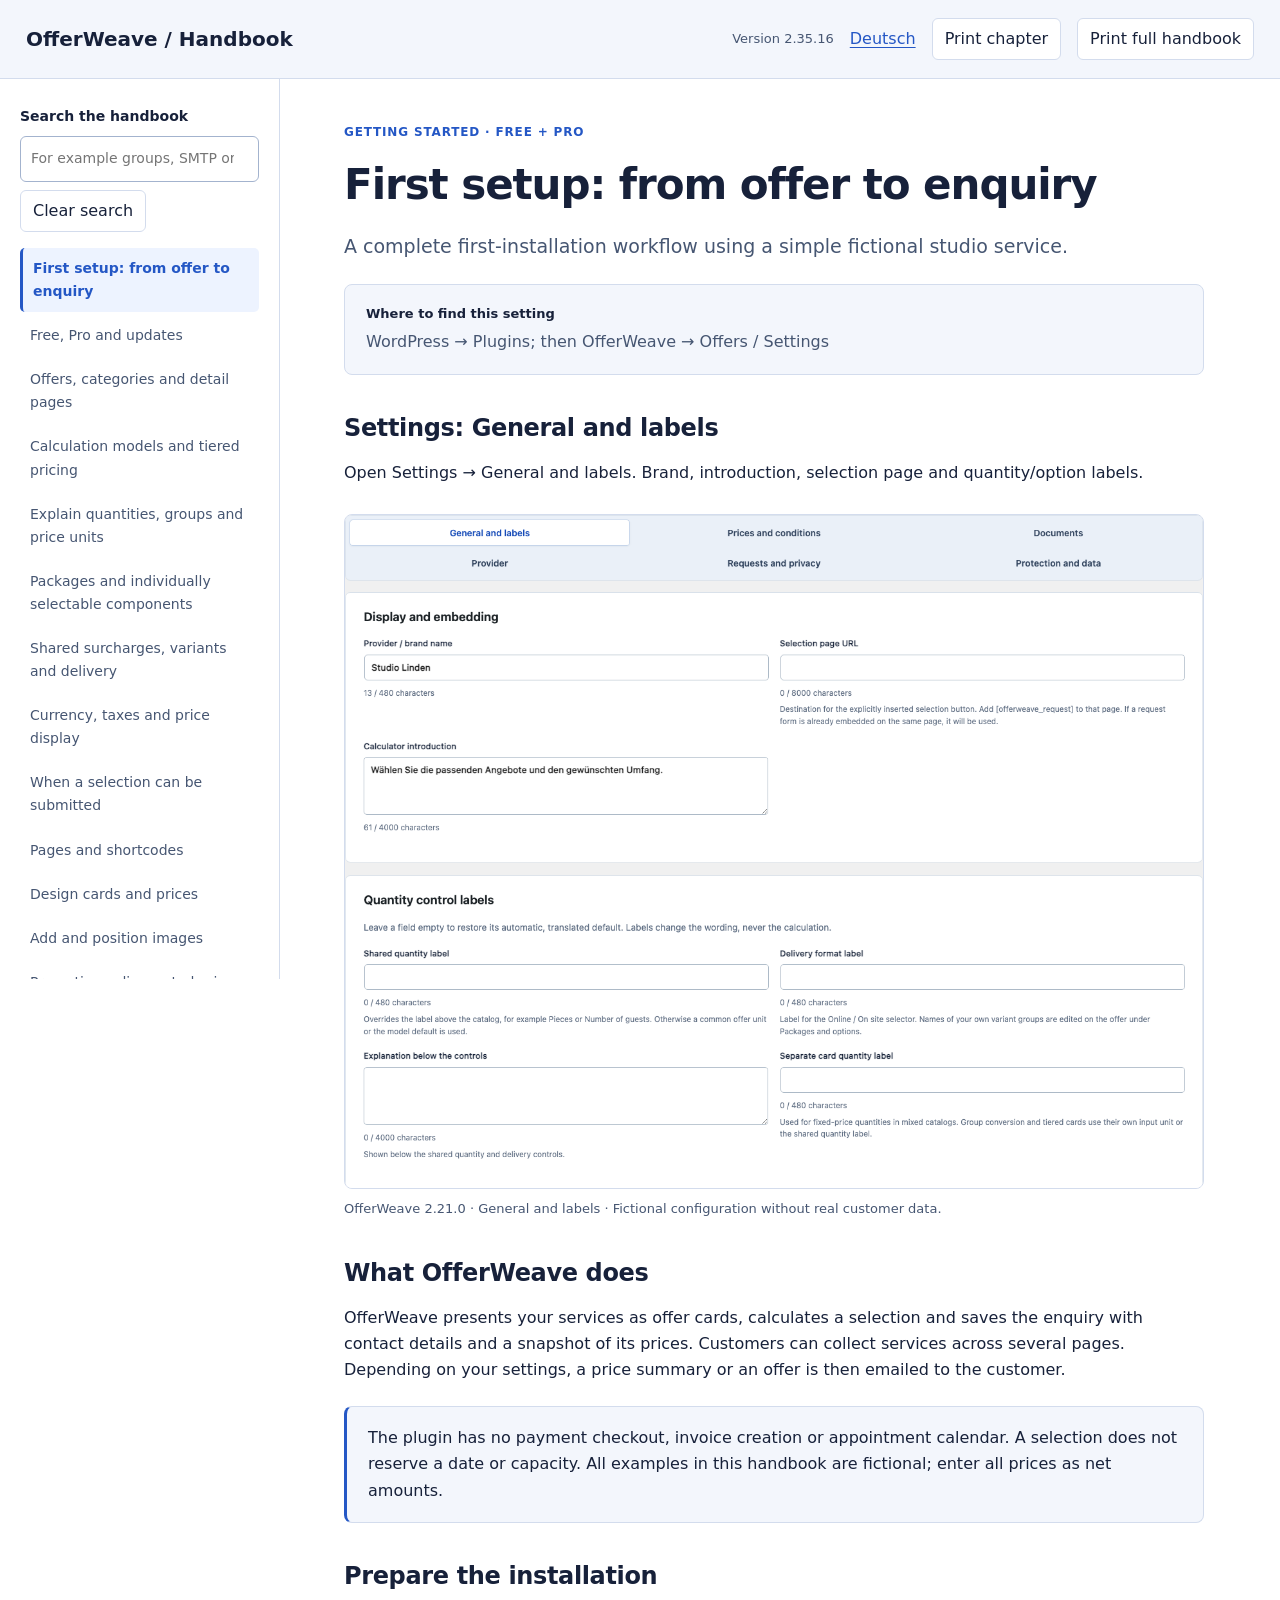
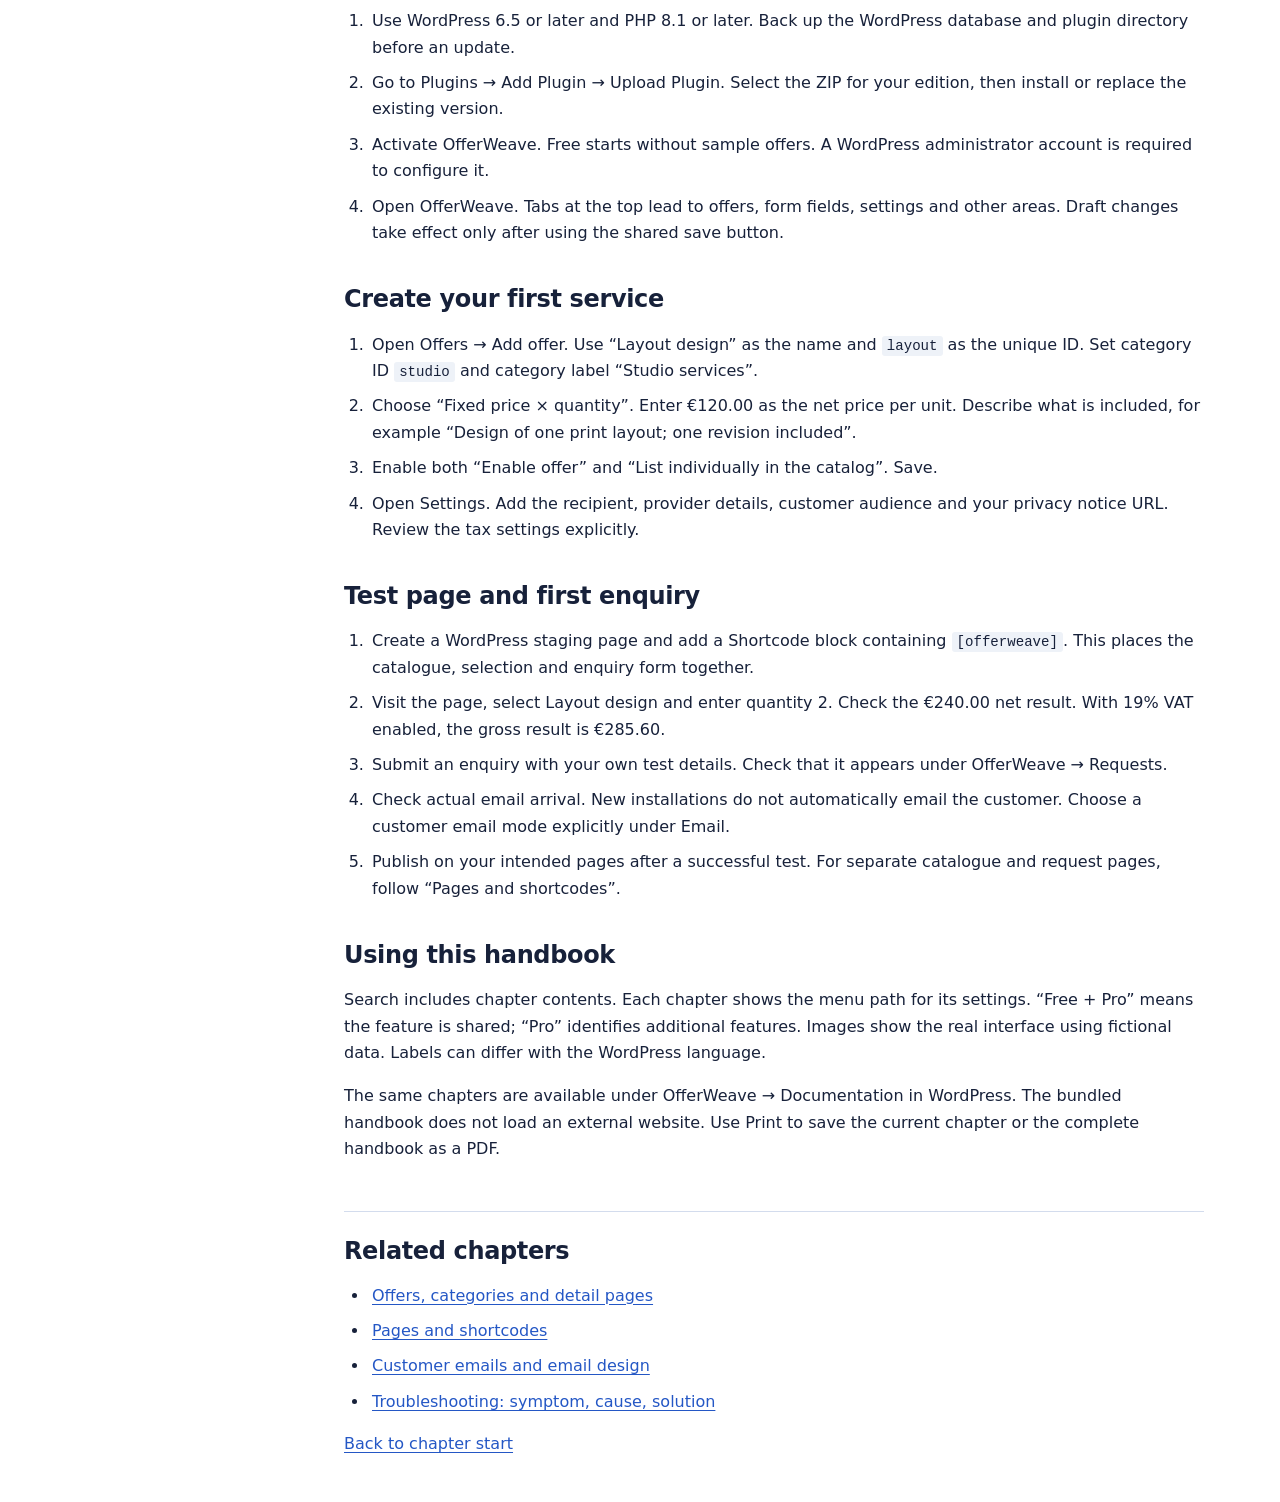
==== commit 0e3e2450: "Simplify Buy Pro navigation in OfferWeave Free 2.35.16" ====
--- a/handbook/en/index.html
+++ b/handbook/en/index.html
@@ -1,4 +1,4 @@
-<!doctype html><html lang="en"><head><meta charset="utf-8"><meta name="viewport" content="width=device-width,initial-scale=1"><meta name="robots" content="noindex,nofollow"><title>OfferWeave · Handbook</title><link rel="stylesheet" href="../manual.css?v=2.35.15"><script defer src="../manual.js?v=2.35.15"></script></head><body class="owm" data-hit-label="matching chapters"><a class="owm-skip" href="#reader">Skip to content</a><header class="owm-header"><strong>OfferWeave / Handbook</strong><span>Version 2.35.15</span><a data-language href="../de/index.html" lang="de">Deutsch</a><button data-print hidden>Print chapter</button><button data-print-all hidden>Print full handbook</button></header><div class="owm-layout"><aside class="owm-sidebar"><div data-search-area hidden><label for="manual-search">Search the handbook</label><input type="search" id="manual-search" placeholder="For example groups, SMTP or banners"><button data-clear>Clear search</button><p data-search-status role="status" aria-live="polite"></p></div><nav aria-label="Contents"><a href="#start" data-topic="start">First setup: from offer to enquiry</a><a href="#editions" data-topic="editions">Free, Pro and updates</a><a href="#offers" data-topic="offers">Offers, categories and detail pages</a><a href="#pricing" data-topic="pricing">Calculation models and tiered pricing</a><a href="#groups" data-topic="groups">Explain quantities, groups and price units</a><a href="#packages" data-topic="packages">Packages and individually selectable components</a><a href="#variants" data-topic="variants">Shared surcharges, variants and delivery</a><a href="#taxes" data-topic="taxes">Currency, taxes and price display</a><a href="#selection-rules" data-topic="selection-rules">When a selection can be submitted</a><a href="#shortcodes" data-topic="shortcodes">Pages and shortcodes</a><a href="#design" data-topic="design">Design cards and prices</a><a href="#images" data-topic="images">Add and position images</a><a href="#promotions" data-topic="promotions">Promotions, discounted prices and banners</a><a href="#forms" data-topic="forms">Forms, required fields and spam protection</a><a href="#email" data-topic="email">Customer emails and email design</a><a href="#smtp" data-topic="smtp">Set up SMTP and diagnose errors</a><a href="#requests" data-topic="requests">Review, manage and resend requests</a><a href="#legal" data-topic="legal">Document type, provider details and deadlines</a><a href="#languages" data-topic="languages">German, English and multilingual websites</a><a href="#transfer" data-topic="transfer">Import, export and site migration</a><a href="#maintenance" data-topic="maintenance">Updates, backups and retention</a><a href="#troubleshooting" data-topic="troubleshooting">Troubleshooting: symptom, cause, solution</a><a href="#reference" data-topic="reference">Settings finder and launch checklist</a></nav><p data-empty hidden>No matching chapters. Try a different search term.</p></aside><main id="reader"><noscript><p>Without JavaScript, all chapters are shown in sequence. Use your browser’s Find function.</p></noscript><article id="start" data-article tabindex="-1"><p class="owm-eyebrow">Getting started · Free + Pro</p><h1>First setup: from offer to enquiry</h1><p class="owm-lead">A complete first-installation workflow using a simple fictional studio service.</p><div class="owm-path"><strong>Where to find this setting</strong><p>WordPress → Plugins; then OfferWeave → Offers / Settings</p></div><section id="start--1"><h2>Settings: General and labels</h2><p>Open Settings → General and labels. Brand, introduction, selection page and quantity/option labels.</p><figure><a href="../images/settings-general-en.webp" target="_blank" rel="noopener" aria-label="Open full-size image: Settings navigation with the section open: General and labels"><img src="../images/settings-general-en.webp" alt="Settings navigation with the section open: General and labels" loading="lazy" width="1334" height="1046"></a><figcaption>OfferWeave 2.21.0 · General and labels · Fictional configuration without real customer data.</figcaption></figure></section><section id="start--2"><h2>What OfferWeave does</h2><p>OfferWeave presents your services as offer cards, calculates a selection and saves the enquiry with contact details and a snapshot of its prices. Customers can collect services across several pages. Depending on your settings, a price summary or an offer is then emailed to the customer.</p><aside class="owm-note">The plugin has no payment checkout, invoice creation or appointment calendar. A selection does not reserve a date or capacity. All examples in this handbook are fictional; enter all prices as net amounts.</aside></section><section id="start--3"><h2>Prepare the installation</h2><ol><li>Use WordPress 6.5 or later and PHP 8.1 or later. Back up the WordPress database and plugin directory before an update.</li><li>Go to Plugins → Add Plugin → Upload Plugin. Select the ZIP for your edition, then install or replace the existing version.</li><li>Activate OfferWeave. Free starts without sample offers. A WordPress administrator account is required to configure it.</li><li>Open OfferWeave. Tabs at the top lead to offers, form fields, settings and other areas. Draft changes take effect only after using the shared save button.</li></ol></section><section id="start--4"><h2>Create your first service</h2><ol><li>Open Offers → Add offer. Use “Layout design” as the name and <code>layout</code> as the unique ID. Set category ID <code>studio</code> and category label “Studio services”.</li><li>Choose “Fixed price × quantity”. Enter €120.00 as the net price per unit. Describe what is included, for example “Design of one print layout; one revision included”.</li><li>Enable both “Enable offer” and “List individually in the catalog”. Save.</li><li>Open Settings. Add the recipient, provider details, customer audience and your privacy notice URL. Review the tax settings explicitly.</li></ol></section><section id="start--5"><h2>Test page and first enquiry</h2><ol><li>Create a WordPress staging page and add a Shortcode block containing <code>[offerweave]</code>. This places the catalogue, selection and enquiry form together.</li><li>Visit the page, select Layout design and enter quantity 2. Check the €240.00 net result. With 19% VAT enabled, the gross result is €285.60.</li><li>Submit an enquiry with your own test details. Check that it appears under OfferWeave → Requests.</li><li>Check actual email arrival. New installations do not automatically email the customer. Choose a customer email mode explicitly under Email.</li><li>Publish on your intended pages after a successful test. For separate catalogue and request pages, follow “Pages and shortcodes”.</li></ol></section><section id="start--6"><h2>Using this handbook</h2><p>Search includes chapter contents. Each chapter shows the menu path for its settings. “Free + Pro” means the feature is shared; “Pro” identifies additional features. Images show the real interface using fictional data. Labels can differ with the WordPress language.</p><p>The same chapters are available under OfferWeave → Documentation in WordPress. The bundled handbook does not load an external website. Use Print to save the current chapter or the complete handbook as a PDF.</p></section><footer><h2>Related chapters</h2><ul><li><a href="#offers">Offers, categories and detail pages</a></li><li><a href="#shortcodes">Pages and shortcodes</a></li><li><a href="#email">Customer emails and email design</a></li><li><a href="#troubleshooting">Troubleshooting: symptom, cause, solution</a></li></ul><a href="#start">Back to chapter start</a></footer></article><article id="editions" data-article tabindex="-1"><p class="owm-eyebrow">Getting started · Free + Pro</p><h1>Free, Pro and updates</h1><p class="owm-lead">Edition features, installation and licence management.</p><div class="owm-path"><strong>Where to find this setting</strong><p>OfferWeave → Free &amp; Pro</p></div><section id="editions--1"><h2>Choose an edition</h2><div class="owm-table" tabindex="0" role="region" aria-label="Area / Free / Pro"><table><thead><tr><th scope="col">Area</th><th scope="col">Free</th><th scope="col">Pro</th></tr></thead><tbody><tr><td>Offers, categories, images and custom short-info icons</td><td>Yes</td><td>Yes</td></tr><tr><td>Fixed price × quantity, one-off or monthly</td><td>Yes</td><td>Yes</td></tr><tr><td>Catalogue, single card, detail selection and enquiry shortcodes</td><td>Yes</td><td>Yes</td></tr><tr><td>Shared or independent card inputs and field labels</td><td>Yes</td><td>Yes</td></tr><tr><td>Accent colour, card background and corner radius</td><td>Yes</td><td>Yes</td></tr><tr><td>Custom enquiry fields and spam protection</td><td>Yes</td><td>Yes</td></tr><tr><td>Manage and export enquiries; send standard emails</td><td>Yes</td><td>Yes</td></tr><tr><td>Global default currency</td><td>Yes</td><td>Yes</td></tr><tr><td>Additional currencies such as CHF, GBP, JPY and KWD</td><td>Yes</td><td>Yes</td></tr><tr><td>Taxes, net/gross display and request conditions</td><td>Yes</td><td>Yes</td></tr><tr><td>German/English and Polylang integration</td><td>Yes</td><td>Yes</td></tr><tr><td>Import and export configuration within the edition</td><td>Yes</td><td>Yes</td></tr><tr><td>Tiered pricing, groups and selection packages</td><td>No</td><td>Yes</td></tr><tr><td>Variants and delivery shared or per card</td><td>No</td><td>Yes</td></tr><tr><td>Custom surcharges and additional costs</td><td>No</td><td>Yes</td></tr><tr><td>Freely position inputs using shortcodes</td><td>No</td><td>Yes</td></tr><tr><td>Scheduled promotions and discounted prices</td><td>No</td><td>Yes</td></tr><tr><td>Place promotion banners freely with shortcodes</td><td>No</td><td>Yes</td></tr><tr><td>Full designer for cards, inputs and banners</td><td>No</td><td>Yes</td></tr><tr><td>Custom email templates and styling</td><td>No</td><td>Yes</td></tr><tr><td>Built-in SMTP delivery for OfferWeave</td><td>No</td><td>Yes</td></tr></tbody></table></div><figure><a href="../images/edition-features-en.webp" target="_blank" rel="noopener" aria-label="Open full-size image: Compare Free and Pro features inside the plugin."><img src="../images/edition-features-en.webp" alt="Compare Free and Pro features inside the plugin." loading="lazy" width="1196" height="985"></a><figcaption>OfferWeave 2.35.0 · Feature comparison in the installed Free edition.</figcaption></figure><p>Free has no two-offer limit. The shared technical maximum is 150 offers. Pro adds calculation models and design controls; a monthly offer price is not a payment or subscription collection feature.</p><p>OfferWeave is developed and published under the NovaPlug brand. NovaPlug is listed as the plugin author in both editions.</p><p>Under Design, Free provides accent colour, card background and corner radius. All supported default currencies can be selected under Settings in Free and Pro.</p><figure><a href="../images/free-design-en.webp" target="_blank" rel="noopener" aria-label="Open full-size image: The three Free basic design settings."><img src="../images/free-design-en.webp" alt="The three Free basic design settings." loading="lazy" width="1254" height="310"></a><figcaption>OfferWeave 2.35.0 · Basic design in a local WordPress installation.</figcaption></figure></section><section id="editions--2"><h2>Buy Pro from the dashboard</h2><p>In Free, OfferWeave → Pro plans opens the same price comparison as Buy Pro in the editor. Buy Pro opens the plan comparison for 1, 5 or 25 website registrations in a new tab. Annual prices for Germany are 69, 129 and 249 euros including 19% German VAT. The VAT label appears directly below each price. The note about tax adjustment to your billing country at checkout appears below the pricing cards. Choose Go to checkout for your preferred plan. Your current WordPress draft remains open.</p><figure><a href="../images/upgrade-en.webp" target="_blank" rel="noopener" aria-label="Open full-size image: OfferWeave: its own Pro plan comparison with three German VAT-inclusive prices and checkout buttons."><img src="../images/upgrade-en.webp" alt="OfferWeave: its own Pro plan comparison with three German VAT-inclusive prices and checkout buttons." loading="lazy" width="1160" height="903"></a><figcaption>OfferWeave 2.35.9: Plan comparison for 1, 5 or 25 website registrations with German VAT-inclusive prices.</figcaption></figure><p>Free includes the original Freemius SDK for an optional account connection. You can skip the connection and use all Free features. After connecting, your Freemius account is available inside the plugin. The Pro plans page, its checkout buttons and the external My account link remain unchanged. Clicking the purchase button does not place an order or save your configuration. After purchase, install the Pro package through WordPress and activate the licence there.</p></section><section id="editions--3"><h2>Install or switch editions</h2><ol><li>Back up the configuration and database. Install the appropriate ZIP using WordPress → Plugins → Add Plugin → Upload Plugin.</li><li>Deactivate any currently active OfferWeave edition under Plugins, then activate the required edition. Settings and requests are preserved. For network activation, also check individual sites.</li><li>After switching, check your catalogue, detail pages, selection and emails on a staging page.</li></ol><aside class="owm-note">Switching to Free does not convert Pro offers into fixed-price offers. Complex offers become unavailable publicly; advanced settings remain stored and protected from editing. Simple offers use their regular prices without Pro promotions and with basic styling.</aside><aside class="owm-note">Updating to 2.35.0 migrates existing settings and enquiries once to the new internal storage names. Back up the database before updating. Returning to an older plugin version requires its matching database backup.</aside></section><section id="editions--4"><h2>Licence and services</h2><p>A paid Pro licence includes official updates, downloads and support for the purchased term. In the Pro package, open Free &amp; Pro to view your licence status and access account and licence management.</p><p>Deactivating a licence does not automatically cancel its subscription. If payment is pending or the wrong product account is connected, check the status in your Freemius account.</p><figure><a href="../images/license-status-en.webp" target="_blank" rel="noopener" aria-label="Open full-size image: Manage licence status and account."><img src="../images/license-status-en.webp" alt="Manage licence status and account." loading="lazy" width="1074" height="1181"></a><figcaption>OfferWeave 2.25.6 · Local WordPress test with a fixture status.</figcaption></figure></section><footer><h2>Related chapters</h2><ul><li><a href="#start">First setup: from offer to enquiry</a></li><li><a href="#maintenance">Updates, backups and retention</a></li><li><a href="#transfer">Import, export and site migration</a></li></ul><a href="#editions">Back to chapter start</a></footer></article><article id="offers" data-article tabindex="-1"><p class="owm-eyebrow">Build your catalogue · Free + Pro</p><h1>Offers, categories and detail pages</h1><p class="owm-lead">The basic card fields and the difference between enabled and individually visible.</p><div class="owm-path"><strong>Where to find this setting</strong><p>OfferWeave → Offers → choose an offer → four areas</p></div><section id="offers--1"><h2>Find an offer</h2><p>Search, role, status and category filters stay at the top of the offer sidebar. Only the matching offer entries below them scroll. The result count, Reset filters and Add offer remain outside the result list. Switching offers preserves filters, the open draft and list position. Changing a filter starts at the top of the results. An open draft stays open even when it no longer matches the filter.</p><figure><a href="../images/offers-en.webp" target="_blank" rel="noopener" aria-label="Open full-size image: Offer editor with stationary search filters and an independently scrolling result list."><img src="../images/offers-en.webp" alt="Offer editor with stationary search filters and an independently scrolling result list." loading="lazy" width="1334" height="950"></a><figcaption>OfferWeave 2.20.1 · Search and filters at the top, scrollable offers below.</figcaption></figure><p>Scroll the results with the mouse wheel or touch. Tab reaches the result region and its offer buttons; Page Up/Down scrolls the focused list. On narrow or short screens the sidebar stays in the normal page flow while the results still scroll independently.</p></section><section id="offers--2"><h2>Four areas instead of one long form</h2><ol><li>Content and appearance: name, description, card text, price unit and image.</li><li>Price and quantity: pricing model, price, quantity rules, unit labels and draft preview.</li><li>Packages and options: included content, separate component prices for assembled packages, variants and travel costs.</li><li>Publication: unique ID, category, visibility, detail address and shortcodes.</li></ol></section><section id="offers--3"><h2>Key facts with your own icons</h2><p>Under Offers → Content and appearance → Key facts, add up to four entries with your own image files. Each row has a text field, a small image preview and “Choose / upload”. There is no predefined icon list. New rows start without an icon and display only the text. Also available in Free.</p><p>Key facts automatically spread across the available inner card width. Each icon and label remain one group. Existing padding and minimum gaps are preserved. When space is limited, whole groups move to a new line; long text can wrap within its group. A single item stays left-aligned. This applies to all card layouts and the preview without an extra setting.</p><figure><a href="../images/fact-spacing-en.webp" target="_blank" rel="noopener" aria-label="Open full-size image: Offer card with three key facts distributed across its inner width, each icon paired with its label."><img src="../images/fact-spacing-en.webp" alt="Offer card with three key facts distributed across its inner width, each icon paired with its label." loading="lazy" width="628" height="590"></a><figcaption>OfferWeave 2.29.1: Even space between key-fact groups, preserving card padding.</figcaption></figure><figure><a href="../images/fact-icons-en.webp" target="_blank" rel="noopener" aria-label="Open full-size image: Evenly aligned key facts with a small remove cross above each assigned icon preview."><img src="../images/fact-icons-en.webp" alt="Evenly aligned key facts with a small remove cross above each assigned icon preview." loading="lazy" width="946" height="734"></a><figcaption>OfferWeave 2.16.2: Labels above; text field, preview and buttons share one line. The small × above the icon removes only the image.</figcaption></figure><ol><li>Click “Add key fact” and enter text. Each row allows up to 480 characters; short facts are easier to read.</li><li>“Choose / upload” opens the WordPress media library. Use “Upload files” to add your own image or “Media Library” to select an existing image. Confirm with “Use this icon”.</li><li>The small × directly above the icon preview clears only the image assignment (tooltip “Remove icon”). The file stays in the media library. The arrows on the right move text, icon and translations together; the right-hand × beside the arrows removes the entire key fact.</li><li>Save to publish changes. The same own icons appear in all card layouts and the designer preview. Duplicating an offer keeps its assignments.</li></ol><p>Use small, preferably square PNG, WebP, JPEG, GIF or AVIF files; transparent PNGs work well for isolated icons. Display preserves their proportions. SVGs from the media library are also supported; new SVG uploads must be enabled in WordPress. Icons next to their text are treated as decorative for screen readers.</p><p>Export/import keeps image addresses, not image files or media IDs from another installation. Icons remain visible while their original addresses are reachable. For a complete move, transfer the files to the target site’s media library and assign them there. A missing image can be selected again or removed.</p><p>Version 2.16.1 removes the previous predefined key-fact symbols. Text and order remain intact; select your own image files for any desired icons. Other card symbols are unchanged.</p></section><section id="offers--4"><h2>Create and save</h2><p>Add offer provides starting points. A single offer starts with fixed price × quantity; the two package presets are available in Pro. Then adjust the existing rules. Cancel creates nothing. Switching areas never saves: use the save button to apply your configuration.</p><aside class="owm-note">The role describes composition. The pricing model describes how the price is calculated. A module is not a separate offer type. An included single offer keeps its own calculation.</aside></section><section id="offers--5"><h2>Catalog and detail page</h2><p>Under Publication enable the catalog card and add a detail URL if needed. Place <code>[offerweave_add id=&quot;layout&quot;]</code> on the detail page. IDs do not depend on list order. Use <code>[offerweave_catalog category=&quot;studio&quot;]</code> for a catalog and <code>[offerweave_selection]</code> separately for the selection.</p></section><section id="offers--6"><h2>Yellow notice for mixed categories</h2><p>A category can still contain different calculation models. A yellow notice appears at the top of the offer editor when active offers with their own catalog cards use different models. It does not prevent saving or change prices.</p><p>Open “Review offers and price rules”. Each model lists its affected offers. Click an offer to open its price rule directly. Inactive offers and components without their own catalog cards are excluded. The notice already responds to changes in the draft.</p><figure><a href="../images/category-models-en.webp" target="_blank" rel="noopener" aria-label="Open full-size image: Yellow notice in the offer editor with separate lists for fixed price times quantity and group conversion."><img src="../images/category-models-en.webp" alt="Yellow notice in the offer editor with separate lists for fixed price times quantity and group conversion." loading="lazy" width="1034" height="556"></a><figcaption>OfferWeave 2.22.2 · real local interface with fictional studio services: review price rules without blocking saving.</figcaption></figure><p>For a consistent shared quantity, use suitable matching models within a category. Delivery format is shared even with mixed models. Review each offer under Price and quantity and configure its own group size or tiers. Categories do not share a price rule: changing a model never automatically changes other offers or package components.</p><p>Alternatively, choose “Independently on each offer card” under Settings → General and labels. Each card then owns its quantity and delivery choices and the shared block disappears, even with identical pricing models.</p></section><section id="offers--7"><h2>Notices and confirmations</h2><p>OfferWeave displays its notices and confirmations in its own dialog windows. Read a notice and dismiss it with Understood, the close button or Escape. Cancel, close or Escape leave a confirmation without making a change. Only the labelled action button performs the action.</p><figure><a href="../images/dialog-warning-en.webp" target="_blank" rel="noopener" aria-label="Open full-size image: OfferWeave warning when changing the price model of a package with assigned components."><img src="../images/dialog-warning-en.webp" alt="OfferWeave warning when changing the price model of a package with assigned components." loading="lazy" width="1420" height="1050"></a><figcaption>OfferWeave 2.35.4 · The previous model and package assignments remain intact.</figcaption></figure><p>If a package has assigned components, explicitly remove those assignments under Packages and options before changing to a price model without components. Closing the notice does not remove any assignments.</p><figure><a href="../images/dialog-confirm-en.webp" target="_blank" rel="noopener" aria-label="Open full-size image: Offer removal confirmation with Cancel and Remove offer buttons."><img src="../images/dialog-confirm-en.webp" alt="Offer removal confirmation with Cancel and Remove offer buttons." loading="lazy" width="1420" height="1050"></a><figcaption>OfferWeave 2.35.4 · Cancel receives initial focus; removal requires confirmation.</figcaption></figure><p>Reloading, closing or leaving a page with unsaved changes can still show a browser warning. The browser controls its wording and appearance. This protection against data loss remains in place.</p></section><section id="offers--8"><h2>Resolve a missing selection package in Pro</h2><p>An older saved assignment may refer to a selection package that no longer exists. Pro displays its ID under Offers → select the offer → Price and quantity → Calculation and input. Displaying the notice does not change any data.</p><figure><a href="../images/offer-missing-parent-en.webp" target="_blank" rel="noopener" aria-label="Open full-size image: Pro shows the ID of a missing selection package and the Configure independently button."><img src="../images/offer-missing-parent-en.webp" alt="Pro shows the ID of a missing selection package and the Configure independently button." loading="lazy" width="934" height="485"></a><figcaption>OfferWeave 2.35.5 · Actual Pro interface with a fictional studio service.</figcaption></figure><ol><li>Check the displayed package ID and this offer’s own prices, group sizes and options.</li><li>Click Configure independently if the offer should use its existing settings. Only the reference to the missing package is removed; prices and variants are preserved.</li><li>Check the price calculation and click Save changes. Any remaining invalid assignments are still reported when saving.</li></ol><aside class="owm-note">Normal editing of Free offers remains available in Free; saved Pro data is preserved. Switching editions does not silently remove a missing Pro assignment. You can explicitly correct it when you next use Pro.</aside></section><footer><h2>Related chapters</h2><ul><li><a href="#pricing">Calculation models and tiered pricing</a></li><li><a href="#groups">Explain quantities, groups and price units</a></li><li><a href="#images">Add and position images</a></li><li><a href="#shortcodes">Pages and shortcodes</a></li></ul><a href="#offers">Back to chapter start</a></footer></article><article id="pricing" data-article tabindex="-1"><p class="owm-eyebrow">Calculate prices · Pro</p><h1>Calculation models and tiered pricing</h1><p class="owm-lead">Choose the right model and verify its formula with concrete numbers. Fixed prices are also available in Free.</p><div class="owm-path"><strong>Where to find this setting</strong><p>OfferWeave → Offers → Price and quantity</p></div><section id="pricing--1"><h2>Choose the model</h2><p>Fixed price × quantity multiplies the base price by the number of units. Group calculation divides the total input quantity by group size and rounds up. Tiered pricing selects the base price for the quantity and charges additional units within the configured bands. Assembled packages add only their own stored component prices, then apply the package quantity or group basis.</p></section><section id="pricing--2"><h2>Set up tiers</h2><p>Limits must increase across tiers and surcharge bands. Print example: up to 100 copies costs €600; up to 200 each additional copy costs €3. Thus 150 copies cost €750 net. Monthly offers use monthly amounts. Above the automatic calculation limit the price remains open.</p><figure><a href="../images/tiers-en.webp" target="_blank" rel="noopener" aria-label="Open full-size image: Price tiers with base price and surcharge band."><img src="../images/tiers-en.webp" alt="Price tiers with base price and surcharge band." loading="lazy" width="1034" height="571"></a><figcaption>Price tiers with base price and surcharge band.</figcaption></figure></section><section id="pricing--3"><h2>Calculate the draft</h2><ol><li>Go to Test the calculation under Price and quantity. It uses your unsaved settings.</li><li>Choose quantity and, where applicable, contents, variants and travel inputs. Calculate draft uses the same calculation as the customer area.</li><li>Test a normal quantity, the last quantity in a group/tier and the first above it. With 20 units per group, 21 units produce two groups.</li><li>Review net, tax, gross, terms and outstanding costs. Eligibility messages concern this item; further items may make the request eligible.</li></ol><figure><a href="../images/price-preview-en.webp" target="_blank" rel="noopener" aria-label="Open full-size image: Draft price preview with two calculated groups."><img src="../images/price-preview-en.webp" alt="Draft price preview with two calculated groups." loading="lazy" width="1034" height="619"></a><figcaption>Draft price preview with two calculated groups.</figcaption></figure><aside class="owm-note">Preview creates no request and sends no email. Changing an input clears the stale result. Invalid configurations must be corrected before calculation.</aside></section><section id="pricing--4"><h2>Quantities in matching and mixed categories</h2><p>When all visible offers use the same calculation model, the shared quantity remains above the cards. When fixed price times quantity, group conversion or tiered pricing are mixed, every card has its own quantity before its price. Delivery format remains a shared selector above the cards. It applies to all offers with a delivery rule; quantities stay independent. Additional custom variants remain inside their respective card.</p><p>Example: a studio session costs €200 per group of up to 10 guests, with no discount for further groups. Enter 30 guests in its card: the price is €600. A layout service costing €120 per template starts at quantity 1. Set its card quantity to 2: it costs €240 while the studio session stays at €600.</p><figure><a href="../images/mixed-catalog-en.webp" target="_blank" rel="noopener" aria-label="Open full-size image: Mixed catalog: shared delivery format above the cards, with template quantity and guest count inside their respective offer cards."><img src="../images/mixed-catalog-en.webp" alt="Mixed catalog: shared delivery format above the cards, with template quantity and guest count inside their respective offer cards." loading="lazy" width="1340" height="786"></a><figcaption>OfferWeave 2.26.2 · actual catalog calculation: 30 guests and 2 print templates; prices and quantities remain independent.Local quantity fields sit compactly below their respective prices.</figcaption></figure><p>Fixed-price cards start at quantity 1. Group and tiered offers use their own default quantity and input unit. An invalid card quantity blocks only that offer. Adding it preserves its quantity, options and any travel details. Package and component rules stay independent. The yellow notice remains only in the administrator’s Offers area.</p><p>A shared “On site” choice uses each offer’s own surcharges and variants. If an offer has several variants for the same format, choose its additional delivery variant on that card. Unavailable offers cannot be added for that format. Travel details stay on each card; changing the shared format later does not alter items already added to the selection.</p></section><section id="pricing--5"><h2>Contract terms, totals and custom price notes</h2><p>For monthly offers, open Offers → Price and quantity → Billing. Turn off “Show total cost for the contract term” to keep only the monthly price and contract term on the card. This applies to category and single cards, the design preview and [offerweave_add]. Available in Free and Pro.</p><figure><a href="../images/term-display-en.webp" target="_blank" rel="noopener" aria-label="Open full-size image: Monthly offer billing with custom contract text and term totals turned off"><img src="../images/term-display-en.webp" alt="Monthly offer billing with custom contract text and term totals turned off" loading="lazy" width="974" height="527"></a><figcaption>OfferWeave 2.30.0: Configure contract text and term totals per offer.</figcaption></figure><p>The automatic term text comes from the contract duration. Replace it using “Contract term text”, for example “Minimum term: {months} months”. {months} inserts the current duration automatically. Leave the field empty to restore the default text.</p><p>The term total combines the calculated monthly amount multiplied by the contract duration with the default suffix “for the entire term”. Customize the suffix using “Text after the term total”. The amount is still calculated and updates with quantities, options and promotions. Hiding the total or switching to one-time billing preserves your texts.</p><p>Other accompanying text comes from Offers → Content and appearance → Additional price note. Edit or remove your note about a one-time project there. An empty field shows no additional note.</p><p>These settings affect the display before selection. Contract duration, calculation, the complete request summary and emails stay unchanged. The tax label remains immediately below the price. Custom texts are available in the existing translation editor.</p></section><footer><h2>Related chapters</h2><ul><li><a href="#groups">Explain quantities, groups and price units</a></li><li><a href="#packages">Packages and individually selectable components</a></li><li><a href="#variants">Shared surcharges, variants and delivery</a></li><li><a href="#taxes">Currency, taxes and price display</a></li></ul><a href="#pricing">Back to chapter start</a></footer></article><article id="groups" data-article tabindex="-1"><p class="owm-eyebrow">Calculate prices · Pro</p><h1>Explain quantities, groups and price units</h1><p class="owm-lead">Convert a total quantity into groups and show the rule clearly on every card.</p><div class="owm-path"><strong>Where to find this setting</strong><p>OfferWeave → Offers → Price and quantity → Groups / Unit labels</p></div><section id="groups--1"><h2>Separate input and billing</h2><p>The customer enters the total quantity, such as 25 people. With 20 people per group, the offer calculates two groups. The price unit on the card is only a label; it does not enable group calculation.</p></section><section id="groups--2"><h2>Configure groups</h2><p>Select the individual offer or package. Under Price and quantity choose group calculation, enter base price and units per group, then set the discount for additional identical groups. Example: €300 for the first group with 20% off additional groups gives €540 net for two groups. This offer’s variants and travel costs are applied using their own rules.</p><figure><a href="../images/groups-en.webp" target="_blank" rel="noopener" aria-label="Open full-size image: Own group size and price rule for the selected offer."><img src="../images/groups-en.webp" alt="Own group size and price rule for the selected offer." loading="lazy" width="1034" height="439"></a><figcaption>Own group size and price rule for the selected offer.</figcaption></figure></section><section id="groups--3"><h2>Use your own terminology</h2><p>Open Unit labels under Price and quantity. Enter singular and plural names for the input and, for groups, the billing unit: for example image/images and batch/batches. Empty fields retain default terms. Labels can be translated and never change quantities or price rules.</p><figure><a href="../images/units-en.webp" target="_blank" rel="noopener" aria-label="Open full-size image: Optional custom names for input and grouping units."><img src="../images/units-en.webp" alt="Optional custom names for input and grouping units." loading="lazy" width="1034" height="399"></a><figcaption>Optional custom names for input and grouping units.</figcaption></figure></section><section id="groups--4"><h2>Explain the card unit</h2><p>Under Content and presentation, enable “Explain the price unit”. With no custom text, grouped offers show their actual conversion and tiered prices show their calculated scope. Fixed price × quantity does not repeat the quantity in an extra explanation; the input already shows it. Custom text can contain <code>{participants}</code>, <code>{groups}</code>, <code>{group_size}</code> and <code>{quantity}</code>, for example “Each box contains 12 bottles”. Tokens stay unchanged when you rename visible units. Each single offer and package uses its own settings.</p><figure><a href="../images/unit-explanation-en.webp" target="_blank" rel="noopener" aria-label="Open full-size image: Settings for the price unit and optional explanatory text."><img src="../images/unit-explanation-en.webp" alt="Settings for the price unit and optional explanatory text." loading="lazy" width="399" height="464"></a><figcaption>OfferWeave 2.15.2: An empty explanation does not create a duplicate quantity line for fixed-price offers. Custom explanations remain available.</figcaption></figure></section><section id="groups--5"><h2>Change control labels centrally</h2><p>Open Settings → General and labels → Quantity control labels to find four text fields. These settings are also available in Free; group conversion, tiered pricing and custom variants require Pro.</p><div class="owm-table" tabindex="0" role="region" aria-label="Field / Effect"><table><thead><tr><th scope="col">Field</th><th scope="col">Effect</th></tr></thead><tbody><tr><td>Shared quantity label</td><td>Overrides the label of the number input above the catalog, for example “Pieces”, “Number of guests” or “Number of participants”.</td></tr><tr><td>Delivery format label</td><td>Overrides “Delivery format” on the built-in Online / On site selector, for example “Session type”. Custom variant groups retain their own configured names.</td></tr><tr><td>Explanation below the controls</td><td>Appears below the shared controls. Explain what the input counts.</td></tr><tr><td>Separate card quantity label</td><td>Used on fixed-price cards in mixed views. An offer’s own input unit is appended in parentheses.</td></tr></tbody></table></div><figure><a href="../images/control-labels-en.webp" target="_blank" rel="noopener" aria-label="Open full-size image: Settings section with four editable labels for quantity, delivery format and explanatory text."><img src="../images/control-labels-en.webp" alt="Settings section with four editable labels for quantity, delivery format and explanatory text." loading="lazy" width="1334" height="488"></a><figcaption>OfferWeave 2.22.2 · labels for a fictional studio. Empty fields automatically restore default text.</figcaption></figure><p>Shared input uses your global label or the common input unit. On local group and tiered cards, the offer’s own input unit takes precedence, falling back to the shared label or model default. Fixed-price cards use the separate card label with their unit. Shared help text is not copied into every card. Editing a selected line still uses that offer’s own unit.</p><p>To use other terms in group conversion and explanations, continue to configure input and group units directly on the offer under Price and quantity. A changed label does not change the calculation: “Pieces” is just text. Empty a global field and save to restore its translated default. Translate custom text in Languages; import and export include these settings.</p></section><footer><h2>Related chapters</h2><ul><li><a href="#pricing">Calculation models and tiered pricing</a></li><li><a href="#packages">Packages and individually selectable components</a></li><li><a href="#selection-rules">When a selection can be submitted</a></li></ul><a href="#groups">Back to chapter start</a></footer></article><article id="packages" data-article tabindex="-1"><p class="owm-eyebrow">Build your catalogue · Pro</p><h1>Packages and individually selectable components</h1><p class="owm-lead">Build fixed packages and custom combinations without charging groups or extras twice.</p><div class="owm-path"><strong>Where to find this setting</strong><p>OfferWeave → Offers → Packages and options</p></div><section id="packages--1"><h2>Single offers and packages stay separate</h2><p>A package uses its own price, quantity, group size, variants and taxes. Settings on an included single offer do not change this calculation. A single booking exclusively uses the single offer’s settings. Changes to package prices or quantities never flow back.</p></section><section id="packages--2"><h2>Fixed package</h2><ol><li>Create a package with included offers. Set its full package price and group rule under Price and quantity.</li><li>Under Packages and options select included content. Search helps with larger catalogs.</li><li>The assignment describes included content. Individual prices are not charged again. A component’s own model, group size or billing period does not override the package.</li></ol></section><section id="packages--3"><h2>Assembled package</h2><ol><li>Choose an assembled package and its quantity or group calculation basis.</li><li>Assign contents. New editor assignments start at €0: explicitly enter the Price inside this package for each selected component.</li><li>These component prices belong to the package. Later single-price changes are not synchronized. The same content may have different prices in different packages.</li><li>Minimum count controls the number of distinct contents. Minimum price raises a low package base price. The global request condition only blocks submission; it does not increase a price.</li></ol><figure><a href="../images/packages-en.webp" target="_blank" rel="noopener" aria-label="Open full-size image: Separately stored component prices inside one package."><img src="../images/packages-en.webp" alt="Separately stored component prices inside one package." loading="lazy" width="1034" height="566"></a><figcaption>Separately stored component prices inside one package.</figcaption></figure></section><section id="packages--4"><h2>Updating older versions</h2><p>Version 2.13 removes the former shared calculation link. Historical linked fixed-price cards receive their last effective quantity rules once as independent settings; already configured group offers retain their own values. Previously dynamic component prices are stored once inside each package. Thereafter no live price inheritance remains. Related request conditions continue to cover detached single offers.</p><aside class="owm-note">Back up before updating. Then check single and package bookings with typical quantities, surcharges and taxes. Existing requests retain their saved calculations. Nested packages and self-references remain unsupported.</aside></section><footer><h2>Related chapters</h2><ul><li><a href="#groups">Explain quantities, groups and price units</a></li><li><a href="#variants">Shared surcharges, variants and delivery</a></li><li><a href="#selection-rules">When a selection can be submitted</a></li><li><a href="#shortcodes">Pages and shortcodes</a></li></ul><a href="#packages">Back to chapter start</a></footer></article><article id="variants" data-article tabindex="-1"><p class="owm-eyebrow">Calculate prices · Pro</p><h1>Shared surcharges, variants and delivery</h1><p class="owm-lead">Maintain named surcharges centrally, assign them to offers and optionally link them to variants.</p><div class="owm-path"><strong>Where to find this setting</strong><p>OfferWeave → Surcharges / Offers → Price and quantity / Packages and options</p></div><section id="variants--1"><h2>Maintain your own surcharges centrally</h2><ol><li>Open Surcharges and choose Add surcharge. Enter a clear name such as Setup, Express processing or Materials.</li><li>Choose a flat amount, an amount per offer unit, participant or group, a percentage, or an additional customer-entered quantity. Enter the amount in your global currency.</li><li>For an additional quantity, define its unit and default. Quantities allow two decimal places, such as 1.25 hours. The amount is the price per such unit.</li><li>Save the configuration. A surcharge is only calculated once assigned to an offer. Central price changes affect every assigned offer after saving.</li></ol><figure><a href="../images/surcharges-en.webp" target="_blank" rel="noopener" aria-label="Open full-size image: Central surcharge library with setup fee and additional working hours"><img src="../images/surcharges-en.webp" alt="Central surcharge library with setup fee and additional working hours" loading="lazy" width="1274" height="1204"></a><figcaption>Use your own names and calculation rules instead of fixed industry terms.</figcaption></figure></section><section id="variants--2"><h2>Assign to offers and set conditions</h2><ol><li>Open the offer under Price and quantity and locate Assigned surcharges.</li><li>Select a compatible central surcharge and choose Assign surcharge. Incompatible calculation bases are not offered.</li><li>Choose Always, On site only, or a specific variant option. A variant condition needs an existing enabled option group and option.</li><li>Save and check the card and selection. Applicable amounts are included in the total and explained by name. Additional quantities appear only when their condition applies.</li></ol><p>Use the × next to a surcharge name to remove only its assignment to this offer. Manage surcharges opens the central library. When no further matching surcharges are available, a text notice replaces the empty selector. Fields stack on narrow panels.</p><figure><a href="../images/surcharge-assignments-en.webp" target="_blank" rel="noopener" aria-label="Open full-size image: Setup applies always; additional work applies only to the Express option"><img src="../images/surcharge-assignments-en.webp" alt="Setup applies always; additional work applies only to the Express option" loading="lazy" width="974" height="523"></a><figcaption>One central definition can serve several offers with different conditions.</figcaption></figure><p>Surcharges apply per selected offer line and follow its billing period and tax rate. Percentages use the service base after quantity rules and before promotions. Surcharges are not discounted and do not compound. Packages apply their own surcharges; component surcharges are not added again.</p><p>Enable or disable a surcharge centrally. Remove all offer assignments before deleting it. Existing requests and their emails retain the saved names, quantities and amounts. Existing on-site and travel rules remain unchanged; do not assign the same costs again as a new surcharge. Central surcharge management is included in Pro.</p></section><section id="variants--3"><h2>Build variants</h2><ol><li>Enable variants on the offer. For linked components, edit their shared selection package.</li><li>Add an option group with an ID and title, such as <code>delivery</code> / “Delivery”.</li><li>Create options such as “At the studio” and “At your location”. Assign stable IDs and enter each net surcharge.</li><li>Choose whether selection is required and which option is the default. Optional groups also allow no selection.</li><li>Add further groups such as Standard or Express processing. Customers select exactly one option per group; several groups can be combined.</li></ol><figure><a href="../images/variants-en.webp" target="_blank" rel="noopener" aria-label="Open full-size image: Variant editor with a fictional option group and price extras"><img src="../images/variants-en.webp" alt="Variant editor with a fictional option group and price extras" loading="lazy" width="1034" height="960"></a><figcaption>Name option groups to suit your own service.</figcaption></figure><p>The selector shows only the configured option name, such as “At the studio” or “At your location”. Amounts, percentages, calculation bases and “No surcharge” are not appended automatically. The selected surcharge remains included and explained in the card price. Optional groups still offer “No selection”.</p><figure><a href="../images/variant-options-en.webp" target="_blank" rel="noopener" aria-label="Open full-size image: Photo session with a concise option name and the surcharge shown in the card price."><img src="../images/variant-options-en.webp" alt="Photo session with a concise option name and the surcharge shown in the card price." loading="lazy" width="420" height="682"></a><figcaption>OfferWeave 2.26.3: Only the option name appears in the selector; price details remain on the card.</figcaption></figure></section><section id="variants--4"><h2>Choose the surcharge basis</h2><div class="owm-table" tabindex="0" role="region" aria-label="Basis / Effect"><table><thead><tr><th scope="col">Basis</th><th scope="col">Effect</th></tr></thead><tbody><tr><td>Per item</td><td>Once for the offer line</td></tr><tr><td>Per quantity</td><td>Multiplied by the quantity in a quantity-based model</td></tr><tr><td>Per participant</td><td>Multiplied by the total input quantity</td></tr><tr><td>Per group</td><td>Multiplied by the calculated groups</td></tr><tr><td>Percentage</td><td>Percentage of the calculated service base, excluding other extras</td></tr></tbody></table></div><p>Example: €300 base price, 10% Express and €20 packaging per item produce €350 net. The percentage is not also charged on packaging. For monthly offers, variants apply to the monthly amount. Negative surcharges are not supported; use promotions for discounts.</p></section><section id="variants--5"><h2>Delivery and travel costs</h2><p>A group marked as delivery can link options to the configured travel rules. When an on-site surcharge is represented by a variant, the older delivery surcharge is not charged twice. Still check travel costs separately: unresolved travel costs must remain visibly open.</p><aside class="owm-note">Linked components use the shared package variants. Maintain a shared extra there once. Promotion discounts affect the eligible service amount; variants and travel/on-site extras are not discounted.</aside><p>Change “Delivery format” centrally under Settings → General and labels → Quantity control labels. Edit the title of a custom variant group directly on its offer.</p></section><section id="variants--6"><h2>Test and maintain</h2><ul><li>Every required group needs a valid selection. Also test an optional group with no option selected.</li><li>Check quantity 1 and multiple units or groups, including totals in the selection and email.</li><li>Remove IDs deliberately. Customers must reselect if an older browser selection refers to an option that has been removed.</li><li>Technical limit: up to 20 groups with 100 options each. Keep the visible selection as short as practical.</li></ul></section><footer><h2>Related chapters</h2><ul><li><a href="#pricing">Calculation models and tiered pricing</a></li><li><a href="#groups">Explain quantities, groups and price units</a></li><li><a href="#promotions">Promotions, discounted prices and banners</a></li></ul><a href="#variants">Back to chapter start</a></footer></article><article id="taxes" data-article tabindex="-1"><p class="owm-eyebrow">Calculate prices · Free + Pro</p><h1>Currency, taxes and price display</h1><p class="owm-lead">Set the global currency, tax rates and net/gross display for cards, selections and emails.</p><div class="owm-path"><strong>Where to find this setting</strong><p>OfferWeave → Settings → Prices and conditions → Currency / VAT and price display</p></div><section id="taxes--1"><h2>Settings: Prices and conditions</h2><p>Open Settings → Prices and conditions to choose the default currency and configure VAT, net/gross display and request conditions. All supported currencies are selectable in Free and Pro. Tax settings are included in both editions.</p><figure><a href="../images/currency-en.webp" target="_blank" rel="noopener" aria-label="Open full-size image: USD default currency and tax settings under Prices and conditions"><img src="../images/currency-en.webp" alt="USD default currency and tax settings under Prices and conditions" loading="lazy" width="1274" height="1206"></a><figcaption>OfferWeave 2.32.0 · Set the default currency and tax rate globally.</figcaption></figure><p>Every offer card groups the price with its unit. The VAT label sits immediately below, before participant counts, group explanations and other notes. This also applies to promotional prices, variants and the design preview. The net/gross setting still determines the VAT label.</p><figure><a href="../images/price-tax-label-en.webp" target="_blank" rel="noopener" aria-label="Open full-size image: VAT label immediately below the price, before the group explanation"><img src="../images/price-tax-label-en.webp" alt="VAT label immediately below the price, before the group explanation" loading="lazy" width="420" height="684"></a><figcaption>OfferWeave 2.26.2: Price and VAT label stay together.</figcaption></figure></section><section id="taxes--2"><h2>Change the default currency</h2><ol><li>Under Currency → Default currency, choose the ISO code and name, such as EUR, USD, CHF, GBP or JPY. New and existing installations default to EUR.</li><li>Save the change. The symbol and decimal places apply to offer prices, variants, fixed discounts, minimum values, travel costs, previews, new requests and emails.</li><li>Review your prices and manually written currency references. Numerical amounts are preserved: 100 EUR becomes 100 USD. No exchange-rate conversion is performed.</li></ol><p>Decimal places follow the currency: for example, two for EUR, none for JPY and three for KWD. If an existing amount cannot be represented exactly or exceeds the input limit, the currency remains unchanged. Adjust that amount first. Tax and discount percentages do not change.</p><aside class="owm-note">One default currency applies to the entire provider catalog. Mixed currencies per card and automatic exchange rates are not included. Saved requests and regenerated emails retain their original currency; legacy requests without a currency field remain EUR. OfferWeave license prices in EUR are independent of this setting. The following price examples use EUR.</aside></section><section id="taxes--3"><h2>Always enter source prices as net amounts</h2><p>Base prices, variants, travel costs and fixed promotion discounts are maintained as net values. The display setting determines whether cards emphasise net or gross prices. Switching the display does not change stored base prices. Selection totals and email quote blocks break down tax and the total amount.</p><ol><li>Enable taxes under Settings and enter a default rate, such as 19%.</li><li>Choose the preferred net or gross display and check the configured customer audience.</li><li>For a different rate, open the individual offer. An empty tax field inherits the default; an explicit 0% means zero tax.</li><li>Check cards, detail selection and a saved test request. B2C or mixed audiences require complete tax settings and emphasise gross pricing accordingly.</li></ol><figure><a href="../images/taxes-en.webp" target="_blank" rel="noopener" aria-label="Open full-size image: Tax settings with a default rate and price display"><img src="../images/taxes-en.webp" alt="Tax settings with a default rate and price display" loading="lazy" width="1334" height="388"></a><figcaption>Entered source prices remain net regardless of the display setting.</figcaption></figure></section><section id="taxes--4"><h2>Example and rounding</h2><p>Two print layouts at €120 produce €240 net. At 19%, tax is €45.60 and gross is €285.60. Discounts are applied before tax. Tax is rounded to the selected currency’s smallest unit per line and billing period; totals add these rounded values. For monthly services, the rounded monthly value is summed over the term.</p><p>A package is one line with its own tax rate. Different component rates are not applied separately within that package. Variants and ancillary costs on that line also use its rate.</p></section><section id="taxes--5"><h2>Important limits</h2><ul><li>Open prices and travel costs are not zero prices. Check the incomplete-total notice.</li><li>OfferWeave does not determine tax from customer country, VAT ID or reverse-charge validation.</li><li>This setting is not an invoicing system and does not determine your tax treatment.</li><li>Earlier requests retain their saved amounts and rates; later changes affect new calculations.</li></ul></section><footer><h2>Related chapters</h2><ul><li><a href="#pricing">Calculation models and tiered pricing</a></li><li><a href="#legal">Document type, provider details and deadlines</a></li><li><a href="#requests">Review, manage and resend requests</a></li></ul><a href="#taxes">Back to chapter start</a></footer></article><article id="selection-rules" data-article tabindex="-1"><p class="owm-eyebrow">Calculate prices · Free + Pro</p><h1>When a selection can be submitted</h1><p class="owm-lead">Combine minimum value and distinct-offer count without changing prices.</p><div class="owm-path"><strong>Where to find this setting</strong><p>OfferWeave → Settings → Prices and conditions → Request conditions</p></div><section id="selection-rules--1"><h2>Configure a condition</h2><ol><li>Enable request conditions. Choose whether they apply to every selection or are triggered by specified offers.</li><li>Enter a minimum net value and/or minimum number of distinct offers. Zero disables that individual condition.</li><li>Choose “All conditions” for AND or “At least one” for OR.</li><li>Review the automatically generated customer notice. Save and test both an invalid and a valid selection.</li></ol><figure><a href="../images/conditions-en.webp" target="_blank" rel="noopener" aria-label="Open full-size image: Request conditions with a minimum net value and scope"><img src="../images/conditions-en.webp" alt="Request conditions with a minimum net value and scope" loading="lazy" width="1334" height="404"></a><figcaption>A request threshold only blocks submission; it does not increase an offer price.</figcaption></figure></section><section id="selection-rules--2"><h2>Worked examples</h2><div class="owm-table" tabindex="0" role="region" aria-label="Goal / Setting / Result"><table><thead><tr><th scope="col">Goal</th><th scope="col">Setting</th><th scope="col">Result</th></tr></thead><tbody><tr><td>At least €349 regardless of count</td><td>Minimum €349, count 0</td><td>A single €349 offer qualifies</td></tr><tr><td>At least two distinct offers</td><td>Minimum 0, count 2</td><td>Twice the quantity of the same offer is not enough</td></tr><tr><td>At least €349 and two offers</td><td>€349, count 2, all conditions</td><td>Both requirements must be met</td></tr><tr><td>€349 or two offers</td><td>€349, count 2, at least one</td><td>Either requirement qualifies</td></tr></tbody></table></div><p>“At least €349” includes exactly €349. For a strictly higher amount, choose a higher cent threshold such as €349.01. The check uses known net values after discounts, including monthly services over their term.</p></section><section id="selection-rules--3"><h2>Scope and components</h2><p>A list of specified offers determines when the rule is triggered. Once one is included, the entire selection value is checked, not just the marked offers. Selected components can also trigger a rule. Distinct components count individually; increasing the quantity of the same ID does not create another distinct offer.</p><aside class="owm-note">Unknown price portions add nothing to the known minimum value. Customers can collect and edit smaller selections; only submission is blocked. A package minimum price is different: it raises the calculated price.</aside></section><footer><h2>Related chapters</h2><ul><li><a href="#groups">Explain quantities, groups and price units</a></li><li><a href="#packages">Packages and individually selectable components</a></li><li><a href="#taxes">Currency, taxes and price display</a></li></ul><a href="#selection-rules">Back to chapter start</a></footer></article><article id="shortcodes" data-article tabindex="-1"><p class="owm-eyebrow">Display on your website · Free + Pro</p><h1>Pages and shortcodes</h1><p class="owm-lead">Place quantity controls, catalogues, single cards, detail selection, request forms and promotion banners precisely.</p><div class="owm-path"><strong>Where to find this setting</strong><p>WordPress → Pages → Edit → Shortcode block</p></div><section id="shortcodes--1"><h2>Availability in Free and Pro</h2><aside class="owm-note">Separate input blocks (<code>offerweave_controls</code>) and promotion banners (<code>offerweave_promotions</code>) are part of Pro and, from 2.35.4, are registered only there. Remove these blocks from pages running Free; unregistered shortcodes may otherwise appear as text. Free retains the catalogue, normal quantity input, single offers, detail selection and request form. Saved Pro settings remain preserved.</aside></section><section id="shortcodes--2"><h2>Available building blocks</h2><div class="owm-table" tabindex="0" role="region" aria-label="Shortcode / Output"><table><thead><tr><th scope="col">Shortcode</th><th scope="col">Output</th></tr></thead><tbody><tr><td>[offerweave]</td><td>Complete catalogue, selection and enquiry flow</td></tr><tr><td>[offerweave_catalog]</td><td>Catalogue only; no automatic selection view</td></tr><tr><td>[offerweave_catalog category=&quot;studio&quot;]</td><td>Catalogue filtered by category ID</td></tr><tr><td>[offerweave_offer id=&quot;layout&quot;]</td><td>One offer card</td></tr><tr><td>[offerweave_controls connect=&quot;studio&quot;]</td><td>Quantity and options in a separate position (Pro)</td></tr><tr><td>controls=&quot;external-shared&quot; + connect=&quot;studio&quot;</td><td>Only shared fields separately; individual quantities stay on cards (Pro)</td></tr><tr><td>[offerweave_add id=&quot;layout&quot;]</td><td>Quantity/options and Add on a detail page</td></tr><tr><td>[offerweave_selection]</td><td>Selection overview</td></tr><tr><td>[offerweave_request]</td><td>Request view with form</td></tr><tr><td>[offerweave_promotions] (Pro)</td><td>Currently active visible banners at this location</td></tr></tbody></table></div><p>The main shortcodes are also listed under OfferWeave → Overview → Embed in WordPress. This now includes independently placed promotion banners, marked as Pro, and a variant for one promotion ID. Replace <code>aktions-id</code> with your saved promotion ID.</p><figure><a href="../images/dashboard-shortcodes-en.webp" target="_blank" rel="noopener" aria-label="Open full-size image: Shortcode list including separately placed quantity controls and offers."><img src="../images/dashboard-shortcodes-en.webp" alt="Shortcode list including separately placed quantity controls and offers." loading="lazy" width="1234" height="702"></a><figcaption>OfferWeave 2.35.4 · actual overview with separate quantity controls and the matching catalogue shortcode.</figcaption></figure></section><section id="shortcodes--3"><h2>Shared inputs separately, quantities on the cards</h2><p>For mixed calculation models, we recommend controls=&quot;external-shared&quot;. Quantities stay beside their offer prices. Only truly shared fields move to the connected input block. This avoids duplicate quantity fields and a misleading count that appears to apply to every card.</p><pre><code>[offerweave_controls connect=&quot;studio&quot; title=&quot;Your scope&quot;]
+<!doctype html><html lang="en"><head><meta charset="utf-8"><meta name="viewport" content="width=device-width,initial-scale=1"><meta name="robots" content="noindex,nofollow"><title>OfferWeave · Handbook</title><link rel="stylesheet" href="../manual.css?v=2.35.16"><script defer src="../manual.js?v=2.35.16"></script></head><body class="owm" data-hit-label="matching chapters"><a class="owm-skip" href="#reader">Skip to content</a><header class="owm-header"><strong>OfferWeave / Handbook</strong><span>Version 2.35.16</span><a data-language href="../de/index.html" lang="de">Deutsch</a><button data-print hidden>Print chapter</button><button data-print-all hidden>Print full handbook</button></header><div class="owm-layout"><aside class="owm-sidebar"><div data-search-area hidden><label for="manual-search">Search the handbook</label><input type="search" id="manual-search" placeholder="For example groups, SMTP or banners"><button data-clear>Clear search</button><p data-search-status role="status" aria-live="polite"></p></div><nav aria-label="Contents"><a href="#start" data-topic="start">First setup: from offer to enquiry</a><a href="#editions" data-topic="editions">Free, Pro and updates</a><a href="#offers" data-topic="offers">Offers, categories and detail pages</a><a href="#pricing" data-topic="pricing">Calculation models and tiered pricing</a><a href="#groups" data-topic="groups">Explain quantities, groups and price units</a><a href="#packages" data-topic="packages">Packages and individually selectable components</a><a href="#variants" data-topic="variants">Shared surcharges, variants and delivery</a><a href="#taxes" data-topic="taxes">Currency, taxes and price display</a><a href="#selection-rules" data-topic="selection-rules">When a selection can be submitted</a><a href="#shortcodes" data-topic="shortcodes">Pages and shortcodes</a><a href="#design" data-topic="design">Design cards and prices</a><a href="#images" data-topic="images">Add and position images</a><a href="#promotions" data-topic="promotions">Promotions, discounted prices and banners</a><a href="#forms" data-topic="forms">Forms, required fields and spam protection</a><a href="#email" data-topic="email">Customer emails and email design</a><a href="#smtp" data-topic="smtp">Set up SMTP and diagnose errors</a><a href="#requests" data-topic="requests">Review, manage and resend requests</a><a href="#legal" data-topic="legal">Document type, provider details and deadlines</a><a href="#languages" data-topic="languages">German, English and multilingual websites</a><a href="#transfer" data-topic="transfer">Import, export and site migration</a><a href="#maintenance" data-topic="maintenance">Updates, backups and retention</a><a href="#troubleshooting" data-topic="troubleshooting">Troubleshooting: symptom, cause, solution</a><a href="#reference" data-topic="reference">Settings finder and launch checklist</a></nav><p data-empty hidden>No matching chapters. Try a different search term.</p></aside><main id="reader"><noscript><p>Without JavaScript, all chapters are shown in sequence. Use your browser’s Find function.</p></noscript><article id="start" data-article tabindex="-1"><p class="owm-eyebrow">Getting started · Free + Pro</p><h1>First setup: from offer to enquiry</h1><p class="owm-lead">A complete first-installation workflow using a simple fictional studio service.</p><div class="owm-path"><strong>Where to find this setting</strong><p>WordPress → Plugins; then OfferWeave → Offers / Settings</p></div><section id="start--1"><h2>Settings: General and labels</h2><p>Open Settings → General and labels. Brand, introduction, selection page and quantity/option labels.</p><figure><a href="../images/settings-general-en.webp" target="_blank" rel="noopener" aria-label="Open full-size image: Settings navigation with the section open: General and labels"><img src="../images/settings-general-en.webp" alt="Settings navigation with the section open: General and labels" loading="lazy" width="1334" height="1046"></a><figcaption>OfferWeave 2.21.0 · General and labels · Fictional configuration without real customer data.</figcaption></figure></section><section id="start--2"><h2>What OfferWeave does</h2><p>OfferWeave presents your services as offer cards, calculates a selection and saves the enquiry with contact details and a snapshot of its prices. Customers can collect services across several pages. Depending on your settings, a price summary or an offer is then emailed to the customer.</p><aside class="owm-note">The plugin has no payment checkout, invoice creation or appointment calendar. A selection does not reserve a date or capacity. All examples in this handbook are fictional; enter all prices as net amounts.</aside></section><section id="start--3"><h2>Prepare the installation</h2><ol><li>Use WordPress 6.5 or later and PHP 8.1 or later. Back up the WordPress database and plugin directory before an update.</li><li>Go to Plugins → Add Plugin → Upload Plugin. Select the ZIP for your edition, then install or replace the existing version.</li><li>Activate OfferWeave. Free starts without sample offers. A WordPress administrator account is required to configure it.</li><li>Open OfferWeave. Tabs at the top lead to offers, form fields, settings and other areas. Draft changes take effect only after using the shared save button.</li></ol></section><section id="start--4"><h2>Create your first service</h2><ol><li>Open Offers → Add offer. Use “Layout design” as the name and <code>layout</code> as the unique ID. Set category ID <code>studio</code> and category label “Studio services”.</li><li>Choose “Fixed price × quantity”. Enter €120.00 as the net price per unit. Describe what is included, for example “Design of one print layout; one revision included”.</li><li>Enable both “Enable offer” and “List individually in the catalog”. Save.</li><li>Open Settings. Add the recipient, provider details, customer audience and your privacy notice URL. Review the tax settings explicitly.</li></ol></section><section id="start--5"><h2>Test page and first enquiry</h2><ol><li>Create a WordPress staging page and add a Shortcode block containing <code>[offerweave]</code>. This places the catalogue, selection and enquiry form together.</li><li>Visit the page, select Layout design and enter quantity 2. Check the €240.00 net result. With 19% VAT enabled, the gross result is €285.60.</li><li>Submit an enquiry with your own test details. Check that it appears under OfferWeave → Requests.</li><li>Check actual email arrival. New installations do not automatically email the customer. Choose a customer email mode explicitly under Email.</li><li>Publish on your intended pages after a successful test. For separate catalogue and request pages, follow “Pages and shortcodes”.</li></ol></section><section id="start--6"><h2>Using this handbook</h2><p>Search includes chapter contents. Each chapter shows the menu path for its settings. “Free + Pro” means the feature is shared; “Pro” identifies additional features. Images show the real interface using fictional data. Labels can differ with the WordPress language.</p><p>The same chapters are available under OfferWeave → Documentation in WordPress. The bundled handbook does not load an external website. Use Print to save the current chapter or the complete handbook as a PDF.</p></section><footer><h2>Related chapters</h2><ul><li><a href="#offers">Offers, categories and detail pages</a></li><li><a href="#shortcodes">Pages and shortcodes</a></li><li><a href="#email">Customer emails and email design</a></li><li><a href="#troubleshooting">Troubleshooting: symptom, cause, solution</a></li></ul><a href="#start">Back to chapter start</a></footer></article><article id="editions" data-article tabindex="-1"><p class="owm-eyebrow">Getting started · Free + Pro</p><h1>Free, Pro and updates</h1><p class="owm-lead">Edition features, installation and licence management.</p><div class="owm-path"><strong>Where to find this setting</strong><p>OfferWeave → Free &amp; Pro</p></div><section id="editions--1"><h2>Choose an edition</h2><div class="owm-table" tabindex="0" role="region" aria-label="Area / Free / Pro"><table><thead><tr><th scope="col">Area</th><th scope="col">Free</th><th scope="col">Pro</th></tr></thead><tbody><tr><td>Offers, categories, images and custom short-info icons</td><td>Yes</td><td>Yes</td></tr><tr><td>Fixed price × quantity, one-off or monthly</td><td>Yes</td><td>Yes</td></tr><tr><td>Catalogue, single card, detail selection and enquiry shortcodes</td><td>Yes</td><td>Yes</td></tr><tr><td>Shared or independent card inputs and field labels</td><td>Yes</td><td>Yes</td></tr><tr><td>Accent colour, card background and corner radius</td><td>Yes</td><td>Yes</td></tr><tr><td>Custom enquiry fields and spam protection</td><td>Yes</td><td>Yes</td></tr><tr><td>Manage and export enquiries; send standard emails</td><td>Yes</td><td>Yes</td></tr><tr><td>Global default currency</td><td>Yes</td><td>Yes</td></tr><tr><td>Additional currencies such as CHF, GBP, JPY and KWD</td><td>Yes</td><td>Yes</td></tr><tr><td>Taxes, net/gross display and request conditions</td><td>Yes</td><td>Yes</td></tr><tr><td>German/English and Polylang integration</td><td>Yes</td><td>Yes</td></tr><tr><td>Import and export configuration within the edition</td><td>Yes</td><td>Yes</td></tr><tr><td>Tiered pricing, groups and selection packages</td><td>No</td><td>Yes</td></tr><tr><td>Variants and delivery shared or per card</td><td>No</td><td>Yes</td></tr><tr><td>Custom surcharges and additional costs</td><td>No</td><td>Yes</td></tr><tr><td>Freely position inputs using shortcodes</td><td>No</td><td>Yes</td></tr><tr><td>Scheduled promotions and discounted prices</td><td>No</td><td>Yes</td></tr><tr><td>Place promotion banners freely with shortcodes</td><td>No</td><td>Yes</td></tr><tr><td>Full designer for cards, inputs and banners</td><td>No</td><td>Yes</td></tr><tr><td>Custom email templates and styling</td><td>No</td><td>Yes</td></tr><tr><td>Built-in SMTP delivery for OfferWeave</td><td>No</td><td>Yes</td></tr></tbody></table></div><figure><a href="../images/edition-features-en.webp" target="_blank" rel="noopener" aria-label="Open full-size image: Compare Free and Pro features inside the plugin."><img src="../images/edition-features-en.webp" alt="Compare Free and Pro features inside the plugin." loading="lazy" width="1196" height="985"></a><figcaption>OfferWeave 2.35.0 · Feature comparison in the installed Free edition.</figcaption></figure><p>Free has no two-offer limit. The shared technical maximum is 150 offers. Pro adds calculation models and design controls; a monthly offer price is not a payment or subscription collection feature.</p><p>OfferWeave is developed and published under the NovaPlug brand. NovaPlug is listed as the plugin author in both editions.</p><p>Under Design, Free provides accent colour, card background and corner radius. All supported default currencies can be selected under Settings in Free and Pro.</p><figure><a href="../images/free-design-en.webp" target="_blank" rel="noopener" aria-label="Open full-size image: The three Free basic design settings."><img src="../images/free-design-en.webp" alt="The three Free basic design settings." loading="lazy" width="1254" height="310"></a><figcaption>OfferWeave 2.35.0 · Basic design in a local WordPress installation.</figcaption></figure></section><section id="editions--2"><h2>Buy Pro from the dashboard</h2><p>OfferWeave → Pro plans opens the same price comparison as the single-line Buy Pro button in the editor. The comparison opens in the same tab. The existing browser warning protects unsaved changes. Annual prices for Germany are 69, 129 and 249 euros including 19% German VAT. The VAT label appears directly below each price. The note about tax adjustment to your billing country at checkout appears below the pricing cards. Choose Go to checkout for your preferred plan.</p><figure><a href="../images/purchase-navigation-en.webp" target="_blank" rel="noopener" aria-label="Open full-size image: Single-line Buy Pro button in the editor."><img src="../images/purchase-navigation-en.webp" alt="Single-line Buy Pro button in the editor." loading="lazy" width="1234" height="150"></a><figcaption>OfferWeave 2.35.16: Buy Pro opens the purchase page in the same tab.</figcaption></figure><figure><a href="../images/upgrade-en.webp" target="_blank" rel="noopener" aria-label="Open full-size image: OfferWeave: its own Pro plan comparison with three German VAT-inclusive prices and checkout buttons."><img src="../images/upgrade-en.webp" alt="OfferWeave: its own Pro plan comparison with three German VAT-inclusive prices and checkout buttons." loading="lazy" width="1160" height="903"></a><figcaption>OfferWeave 2.35.9: Plan comparison for 1, 5 or 25 website registrations with German VAT-inclusive prices.</figcaption></figure><p>Free includes the original Freemius SDK for an optional account connection. You can skip the connection and use all Free features. After connecting, your Freemius account is available inside the plugin. The Pro plans page, its checkout buttons and the external My account link remain unchanged. Clicking the purchase button does not place an order or save your configuration. After purchase, install the Pro package through WordPress and activate the licence there.</p></section><section id="editions--3"><h2>Install or switch editions</h2><ol><li>Back up the configuration and database. Install the appropriate ZIP using WordPress → Plugins → Add Plugin → Upload Plugin.</li><li>Deactivate any currently active OfferWeave edition under Plugins, then activate the required edition. Settings and requests are preserved. For network activation, also check individual sites.</li><li>After switching, check your catalogue, detail pages, selection and emails on a staging page.</li></ol><aside class="owm-note">Switching to Free does not convert Pro offers into fixed-price offers. Complex offers become unavailable publicly; advanced settings remain stored and protected from editing. Simple offers use their regular prices without Pro promotions and with basic styling.</aside><aside class="owm-note">Updating to 2.35.0 migrates existing settings and enquiries once to the new internal storage names. Back up the database before updating. Returning to an older plugin version requires its matching database backup.</aside></section><section id="editions--4"><h2>Licence and services</h2><p>A paid Pro licence includes official updates, downloads and support for the purchased term. In the Pro package, open Free &amp; Pro to view your licence status and access account and licence management.</p><p>Deactivating a licence does not automatically cancel its subscription. If payment is pending or the wrong product account is connected, check the status in your Freemius account.</p><figure><a href="../images/license-status-en.webp" target="_blank" rel="noopener" aria-label="Open full-size image: Manage licence status and account."><img src="../images/license-status-en.webp" alt="Manage licence status and account." loading="lazy" width="1074" height="1181"></a><figcaption>OfferWeave 2.25.6 · Local WordPress test with a fixture status.</figcaption></figure></section><footer><h2>Related chapters</h2><ul><li><a href="#start">First setup: from offer to enquiry</a></li><li><a href="#maintenance">Updates, backups and retention</a></li><li><a href="#transfer">Import, export and site migration</a></li></ul><a href="#editions">Back to chapter start</a></footer></article><article id="offers" data-article tabindex="-1"><p class="owm-eyebrow">Build your catalogue · Free + Pro</p><h1>Offers, categories and detail pages</h1><p class="owm-lead">The basic card fields and the difference between enabled and individually visible.</p><div class="owm-path"><strong>Where to find this setting</strong><p>OfferWeave → Offers → choose an offer → four areas</p></div><section id="offers--1"><h2>Find an offer</h2><p>Search, role, status and category filters stay at the top of the offer sidebar. Only the matching offer entries below them scroll. The result count, Reset filters and Add offer remain outside the result list. Switching offers preserves filters, the open draft and list position. Changing a filter starts at the top of the results. An open draft stays open even when it no longer matches the filter.</p><figure><a href="../images/offers-en.webp" target="_blank" rel="noopener" aria-label="Open full-size image: Offer editor with stationary search filters and an independently scrolling result list."><img src="../images/offers-en.webp" alt="Offer editor with stationary search filters and an independently scrolling result list." loading="lazy" width="1334" height="950"></a><figcaption>OfferWeave 2.20.1 · Search and filters at the top, scrollable offers below.</figcaption></figure><p>Scroll the results with the mouse wheel or touch. Tab reaches the result region and its offer buttons; Page Up/Down scrolls the focused list. On narrow or short screens the sidebar stays in the normal page flow while the results still scroll independently.</p></section><section id="offers--2"><h2>Four areas instead of one long form</h2><ol><li>Content and appearance: name, description, card text, price unit and image.</li><li>Price and quantity: pricing model, price, quantity rules, unit labels and draft preview.</li><li>Packages and options: included content, separate component prices for assembled packages, variants and travel costs.</li><li>Publication: unique ID, category, visibility, detail address and shortcodes.</li></ol></section><section id="offers--3"><h2>Key facts with your own icons</h2><p>Under Offers → Content and appearance → Key facts, add up to four entries with your own image files. Each row has a text field, a small image preview and “Choose / upload”. There is no predefined icon list. New rows start without an icon and display only the text. Also available in Free.</p><p>Key facts automatically spread across the available inner card width. Each icon and label remain one group. Existing padding and minimum gaps are preserved. When space is limited, whole groups move to a new line; long text can wrap within its group. A single item stays left-aligned. This applies to all card layouts and the preview without an extra setting.</p><figure><a href="../images/fact-spacing-en.webp" target="_blank" rel="noopener" aria-label="Open full-size image: Offer card with three key facts distributed across its inner width, each icon paired with its label."><img src="../images/fact-spacing-en.webp" alt="Offer card with three key facts distributed across its inner width, each icon paired with its label." loading="lazy" width="628" height="590"></a><figcaption>OfferWeave 2.29.1: Even space between key-fact groups, preserving card padding.</figcaption></figure><figure><a href="../images/fact-icons-en.webp" target="_blank" rel="noopener" aria-label="Open full-size image: Evenly aligned key facts with a small remove cross above each assigned icon preview."><img src="../images/fact-icons-en.webp" alt="Evenly aligned key facts with a small remove cross above each assigned icon preview." loading="lazy" width="946" height="734"></a><figcaption>OfferWeave 2.16.2: Labels above; text field, preview and buttons share one line. The small × above the icon removes only the image.</figcaption></figure><ol><li>Click “Add key fact” and enter text. Each row allows up to 480 characters; short facts are easier to read.</li><li>“Choose / upload” opens the WordPress media library. Use “Upload files” to add your own image or “Media Library” to select an existing image. Confirm with “Use this icon”.</li><li>The small × directly above the icon preview clears only the image assignment (tooltip “Remove icon”). The file stays in the media library. The arrows on the right move text, icon and translations together; the right-hand × beside the arrows removes the entire key fact.</li><li>Save to publish changes. The same own icons appear in all card layouts and the designer preview. Duplicating an offer keeps its assignments.</li></ol><p>Use small, preferably square PNG, WebP, JPEG, GIF or AVIF files; transparent PNGs work well for isolated icons. Display preserves their proportions. SVGs from the media library are also supported; new SVG uploads must be enabled in WordPress. Icons next to their text are treated as decorative for screen readers.</p><p>Export/import keeps image addresses, not image files or media IDs from another installation. Icons remain visible while their original addresses are reachable. For a complete move, transfer the files to the target site’s media library and assign them there. A missing image can be selected again or removed.</p><p>Version 2.16.1 removes the previous predefined key-fact symbols. Text and order remain intact; select your own image files for any desired icons. Other card symbols are unchanged.</p></section><section id="offers--4"><h2>Create and save</h2><p>Add offer provides starting points. A single offer starts with fixed price × quantity; the two package presets are available in Pro. Then adjust the existing rules. Cancel creates nothing. Switching areas never saves: use the save button to apply your configuration.</p><aside class="owm-note">The role describes composition. The pricing model describes how the price is calculated. A module is not a separate offer type. An included single offer keeps its own calculation.</aside></section><section id="offers--5"><h2>Catalog and detail page</h2><p>Under Publication enable the catalog card and add a detail URL if needed. Place <code>[offerweave_add id=&quot;layout&quot;]</code> on the detail page. IDs do not depend on list order. Use <code>[offerweave_catalog category=&quot;studio&quot;]</code> for a catalog and <code>[offerweave_selection]</code> separately for the selection.</p></section><section id="offers--6"><h2>Yellow notice for mixed categories</h2><p>A category can still contain different calculation models. A yellow notice appears at the top of the offer editor when active offers with their own catalog cards use different models. It does not prevent saving or change prices.</p><p>Open “Review offers and price rules”. Each model lists its affected offers. Click an offer to open its price rule directly. Inactive offers and components without their own catalog cards are excluded. The notice already responds to changes in the draft.</p><figure><a href="../images/category-models-en.webp" target="_blank" rel="noopener" aria-label="Open full-size image: Yellow notice in the offer editor with separate lists for fixed price times quantity and group conversion."><img src="../images/category-models-en.webp" alt="Yellow notice in the offer editor with separate lists for fixed price times quantity and group conversion." loading="lazy" width="1034" height="556"></a><figcaption>OfferWeave 2.22.2 · real local interface with fictional studio services: review price rules without blocking saving.</figcaption></figure><p>For a consistent shared quantity, use suitable matching models within a category. Delivery format is shared even with mixed models. Review each offer under Price and quantity and configure its own group size or tiers. Categories do not share a price rule: changing a model never automatically changes other offers or package components.</p><p>Alternatively, choose “Independently on each offer card” under Settings → General and labels. Each card then owns its quantity and delivery choices and the shared block disappears, even with identical pricing models.</p></section><section id="offers--7"><h2>Notices and confirmations</h2><p>OfferWeave displays its notices and confirmations in its own dialog windows. Read a notice and dismiss it with Understood, the close button or Escape. Cancel, close or Escape leave a confirmation without making a change. Only the labelled action button performs the action.</p><figure><a href="../images/dialog-warning-en.webp" target="_blank" rel="noopener" aria-label="Open full-size image: OfferWeave warning when changing the price model of a package with assigned components."><img src="../images/dialog-warning-en.webp" alt="OfferWeave warning when changing the price model of a package with assigned components." loading="lazy" width="1420" height="1050"></a><figcaption>OfferWeave 2.35.4 · The previous model and package assignments remain intact.</figcaption></figure><p>If a package has assigned components, explicitly remove those assignments under Packages and options before changing to a price model without components. Closing the notice does not remove any assignments.</p><figure><a href="../images/dialog-confirm-en.webp" target="_blank" rel="noopener" aria-label="Open full-size image: Offer removal confirmation with Cancel and Remove offer buttons."><img src="../images/dialog-confirm-en.webp" alt="Offer removal confirmation with Cancel and Remove offer buttons." loading="lazy" width="1420" height="1050"></a><figcaption>OfferWeave 2.35.4 · Cancel receives initial focus; removal requires confirmation.</figcaption></figure><p>Reloading, closing or leaving a page with unsaved changes can still show a browser warning. The browser controls its wording and appearance. This protection against data loss remains in place.</p></section><section id="offers--8"><h2>Resolve a missing selection package in Pro</h2><p>An older saved assignment may refer to a selection package that no longer exists. Pro displays its ID under Offers → select the offer → Price and quantity → Calculation and input. Displaying the notice does not change any data.</p><figure><a href="../images/offer-missing-parent-en.webp" target="_blank" rel="noopener" aria-label="Open full-size image: Pro shows the ID of a missing selection package and the Configure independently button."><img src="../images/offer-missing-parent-en.webp" alt="Pro shows the ID of a missing selection package and the Configure independently button." loading="lazy" width="934" height="485"></a><figcaption>OfferWeave 2.35.5 · Actual Pro interface with a fictional studio service.</figcaption></figure><ol><li>Check the displayed package ID and this offer’s own prices, group sizes and options.</li><li>Click Configure independently if the offer should use its existing settings. Only the reference to the missing package is removed; prices and variants are preserved.</li><li>Check the price calculation and click Save changes. Any remaining invalid assignments are still reported when saving.</li></ol><aside class="owm-note">Normal editing of Free offers remains available in Free; saved Pro data is preserved. Switching editions does not silently remove a missing Pro assignment. You can explicitly correct it when you next use Pro.</aside></section><footer><h2>Related chapters</h2><ul><li><a href="#pricing">Calculation models and tiered pricing</a></li><li><a href="#groups">Explain quantities, groups and price units</a></li><li><a href="#images">Add and position images</a></li><li><a href="#shortcodes">Pages and shortcodes</a></li></ul><a href="#offers">Back to chapter start</a></footer></article><article id="pricing" data-article tabindex="-1"><p class="owm-eyebrow">Calculate prices · Pro</p><h1>Calculation models and tiered pricing</h1><p class="owm-lead">Choose the right model and verify its formula with concrete numbers. Fixed prices are also available in Free.</p><div class="owm-path"><strong>Where to find this setting</strong><p>OfferWeave → Offers → Price and quantity</p></div><section id="pricing--1"><h2>Choose the model</h2><p>Fixed price × quantity multiplies the base price by the number of units. Group calculation divides the total input quantity by group size and rounds up. Tiered pricing selects the base price for the quantity and charges additional units within the configured bands. Assembled packages add only their own stored component prices, then apply the package quantity or group basis.</p></section><section id="pricing--2"><h2>Set up tiers</h2><p>Limits must increase across tiers and surcharge bands. Print example: up to 100 copies costs €600; up to 200 each additional copy costs €3. Thus 150 copies cost €750 net. Monthly offers use monthly amounts. Above the automatic calculation limit the price remains open.</p><figure><a href="../images/tiers-en.webp" target="_blank" rel="noopener" aria-label="Open full-size image: Price tiers with base price and surcharge band."><img src="../images/tiers-en.webp" alt="Price tiers with base price and surcharge band." loading="lazy" width="1034" height="571"></a><figcaption>Price tiers with base price and surcharge band.</figcaption></figure></section><section id="pricing--3"><h2>Calculate the draft</h2><ol><li>Go to Test the calculation under Price and quantity. It uses your unsaved settings.</li><li>Choose quantity and, where applicable, contents, variants and travel inputs. Calculate draft uses the same calculation as the customer area.</li><li>Test a normal quantity, the last quantity in a group/tier and the first above it. With 20 units per group, 21 units produce two groups.</li><li>Review net, tax, gross, terms and outstanding costs. Eligibility messages concern this item; further items may make the request eligible.</li></ol><figure><a href="../images/price-preview-en.webp" target="_blank" rel="noopener" aria-label="Open full-size image: Draft price preview with two calculated groups."><img src="../images/price-preview-en.webp" alt="Draft price preview with two calculated groups." loading="lazy" width="1034" height="619"></a><figcaption>Draft price preview with two calculated groups.</figcaption></figure><aside class="owm-note">Preview creates no request and sends no email. Changing an input clears the stale result. Invalid configurations must be corrected before calculation.</aside></section><section id="pricing--4"><h2>Quantities in matching and mixed categories</h2><p>When all visible offers use the same calculation model, the shared quantity remains above the cards. When fixed price times quantity, group conversion or tiered pricing are mixed, every card has its own quantity before its price. Delivery format remains a shared selector above the cards. It applies to all offers with a delivery rule; quantities stay independent. Additional custom variants remain inside their respective card.</p><p>Example: a studio session costs €200 per group of up to 10 guests, with no discount for further groups. Enter 30 guests in its card: the price is €600. A layout service costing €120 per template starts at quantity 1. Set its card quantity to 2: it costs €240 while the studio session stays at €600.</p><figure><a href="../images/mixed-catalog-en.webp" target="_blank" rel="noopener" aria-label="Open full-size image: Mixed catalog: shared delivery format above the cards, with template quantity and guest count inside their respective offer cards."><img src="../images/mixed-catalog-en.webp" alt="Mixed catalog: shared delivery format above the cards, with template quantity and guest count inside their respective offer cards." loading="lazy" width="1340" height="786"></a><figcaption>OfferWeave 2.26.2 · actual catalog calculation: 30 guests and 2 print templates; prices and quantities remain independent.Local quantity fields sit compactly below their respective prices.</figcaption></figure><p>Fixed-price cards start at quantity 1. Group and tiered offers use their own default quantity and input unit. An invalid card quantity blocks only that offer. Adding it preserves its quantity, options and any travel details. Package and component rules stay independent. The yellow notice remains only in the administrator’s Offers area.</p><p>A shared “On site” choice uses each offer’s own surcharges and variants. If an offer has several variants for the same format, choose its additional delivery variant on that card. Unavailable offers cannot be added for that format. Travel details stay on each card; changing the shared format later does not alter items already added to the selection.</p></section><section id="pricing--5"><h2>Contract terms, totals and custom price notes</h2><p>For monthly offers, open Offers → Price and quantity → Billing. Turn off “Show total cost for the contract term” to keep only the monthly price and contract term on the card. This applies to category and single cards, the design preview and [offerweave_add]. Available in Free and Pro.</p><figure><a href="../images/term-display-en.webp" target="_blank" rel="noopener" aria-label="Open full-size image: Monthly offer billing with custom contract text and term totals turned off"><img src="../images/term-display-en.webp" alt="Monthly offer billing with custom contract text and term totals turned off" loading="lazy" width="974" height="527"></a><figcaption>OfferWeave 2.30.0: Configure contract text and term totals per offer.</figcaption></figure><p>The automatic term text comes from the contract duration. Replace it using “Contract term text”, for example “Minimum term: {months} months”. {months} inserts the current duration automatically. Leave the field empty to restore the default text.</p><p>The term total combines the calculated monthly amount multiplied by the contract duration with the default suffix “for the entire term”. Customize the suffix using “Text after the term total”. The amount is still calculated and updates with quantities, options and promotions. Hiding the total or switching to one-time billing preserves your texts.</p><p>Other accompanying text comes from Offers → Content and appearance → Additional price note. Edit or remove your note about a one-time project there. An empty field shows no additional note.</p><p>These settings affect the display before selection. Contract duration, calculation, the complete request summary and emails stay unchanged. The tax label remains immediately below the price. Custom texts are available in the existing translation editor.</p></section><footer><h2>Related chapters</h2><ul><li><a href="#groups">Explain quantities, groups and price units</a></li><li><a href="#packages">Packages and individually selectable components</a></li><li><a href="#variants">Shared surcharges, variants and delivery</a></li><li><a href="#taxes">Currency, taxes and price display</a></li></ul><a href="#pricing">Back to chapter start</a></footer></article><article id="groups" data-article tabindex="-1"><p class="owm-eyebrow">Calculate prices · Pro</p><h1>Explain quantities, groups and price units</h1><p class="owm-lead">Convert a total quantity into groups and show the rule clearly on every card.</p><div class="owm-path"><strong>Where to find this setting</strong><p>OfferWeave → Offers → Price and quantity → Groups / Unit labels</p></div><section id="groups--1"><h2>Separate input and billing</h2><p>The customer enters the total quantity, such as 25 people. With 20 people per group, the offer calculates two groups. The price unit on the card is only a label; it does not enable group calculation.</p></section><section id="groups--2"><h2>Configure groups</h2><p>Select the individual offer or package. Under Price and quantity choose group calculation, enter base price and units per group, then set the discount for additional identical groups. Example: €300 for the first group with 20% off additional groups gives €540 net for two groups. This offer’s variants and travel costs are applied using their own rules.</p><figure><a href="../images/groups-en.webp" target="_blank" rel="noopener" aria-label="Open full-size image: Own group size and price rule for the selected offer."><img src="../images/groups-en.webp" alt="Own group size and price rule for the selected offer." loading="lazy" width="1034" height="439"></a><figcaption>Own group size and price rule for the selected offer.</figcaption></figure></section><section id="groups--3"><h2>Use your own terminology</h2><p>Open Unit labels under Price and quantity. Enter singular and plural names for the input and, for groups, the billing unit: for example image/images and batch/batches. Empty fields retain default terms. Labels can be translated and never change quantities or price rules.</p><figure><a href="../images/units-en.webp" target="_blank" rel="noopener" aria-label="Open full-size image: Optional custom names for input and grouping units."><img src="../images/units-en.webp" alt="Optional custom names for input and grouping units." loading="lazy" width="1034" height="399"></a><figcaption>Optional custom names for input and grouping units.</figcaption></figure></section><section id="groups--4"><h2>Explain the card unit</h2><p>Under Content and presentation, enable “Explain the price unit”. With no custom text, grouped offers show their actual conversion and tiered prices show their calculated scope. Fixed price × quantity does not repeat the quantity in an extra explanation; the input already shows it. Custom text can contain <code>{participants}</code>, <code>{groups}</code>, <code>{group_size}</code> and <code>{quantity}</code>, for example “Each box contains 12 bottles”. Tokens stay unchanged when you rename visible units. Each single offer and package uses its own settings.</p><figure><a href="../images/unit-explanation-en.webp" target="_blank" rel="noopener" aria-label="Open full-size image: Settings for the price unit and optional explanatory text."><img src="../images/unit-explanation-en.webp" alt="Settings for the price unit and optional explanatory text." loading="lazy" width="399" height="464"></a><figcaption>OfferWeave 2.15.2: An empty explanation does not create a duplicate quantity line for fixed-price offers. Custom explanations remain available.</figcaption></figure></section><section id="groups--5"><h2>Change control labels centrally</h2><p>Open Settings → General and labels → Quantity control labels to find four text fields. These settings are also available in Free; group conversion, tiered pricing and custom variants require Pro.</p><div class="owm-table" tabindex="0" role="region" aria-label="Field / Effect"><table><thead><tr><th scope="col">Field</th><th scope="col">Effect</th></tr></thead><tbody><tr><td>Shared quantity label</td><td>Overrides the label of the number input above the catalog, for example “Pieces”, “Number of guests” or “Number of participants”.</td></tr><tr><td>Delivery format label</td><td>Overrides “Delivery format” on the built-in Online / On site selector, for example “Session type”. Custom variant groups retain their own configured names.</td></tr><tr><td>Explanation below the controls</td><td>Appears below the shared controls. Explain what the input counts.</td></tr><tr><td>Separate card quantity label</td><td>Used on fixed-price cards in mixed views. An offer’s own input unit is appended in parentheses.</td></tr></tbody></table></div><figure><a href="../images/control-labels-en.webp" target="_blank" rel="noopener" aria-label="Open full-size image: Settings section with four editable labels for quantity, delivery format and explanatory text."><img src="../images/control-labels-en.webp" alt="Settings section with four editable labels for quantity, delivery format and explanatory text." loading="lazy" width="1334" height="488"></a><figcaption>OfferWeave 2.22.2 · labels for a fictional studio. Empty fields automatically restore default text.</figcaption></figure><p>Shared input uses your global label or the common input unit. On local group and tiered cards, the offer’s own input unit takes precedence, falling back to the shared label or model default. Fixed-price cards use the separate card label with their unit. Shared help text is not copied into every card. Editing a selected line still uses that offer’s own unit.</p><p>To use other terms in group conversion and explanations, continue to configure input and group units directly on the offer under Price and quantity. A changed label does not change the calculation: “Pieces” is just text. Empty a global field and save to restore its translated default. Translate custom text in Languages; import and export include these settings.</p></section><footer><h2>Related chapters</h2><ul><li><a href="#pricing">Calculation models and tiered pricing</a></li><li><a href="#packages">Packages and individually selectable components</a></li><li><a href="#selection-rules">When a selection can be submitted</a></li></ul><a href="#groups">Back to chapter start</a></footer></article><article id="packages" data-article tabindex="-1"><p class="owm-eyebrow">Build your catalogue · Pro</p><h1>Packages and individually selectable components</h1><p class="owm-lead">Build fixed packages and custom combinations without charging groups or extras twice.</p><div class="owm-path"><strong>Where to find this setting</strong><p>OfferWeave → Offers → Packages and options</p></div><section id="packages--1"><h2>Single offers and packages stay separate</h2><p>A package uses its own price, quantity, group size, variants and taxes. Settings on an included single offer do not change this calculation. A single booking exclusively uses the single offer’s settings. Changes to package prices or quantities never flow back.</p></section><section id="packages--2"><h2>Fixed package</h2><ol><li>Create a package with included offers. Set its full package price and group rule under Price and quantity.</li><li>Under Packages and options select included content. Search helps with larger catalogs.</li><li>The assignment describes included content. Individual prices are not charged again. A component’s own model, group size or billing period does not override the package.</li></ol></section><section id="packages--3"><h2>Assembled package</h2><ol><li>Choose an assembled package and its quantity or group calculation basis.</li><li>Assign contents. New editor assignments start at €0: explicitly enter the Price inside this package for each selected component.</li><li>These component prices belong to the package. Later single-price changes are not synchronized. The same content may have different prices in different packages.</li><li>Minimum count controls the number of distinct contents. Minimum price raises a low package base price. The global request condition only blocks submission; it does not increase a price.</li></ol><figure><a href="../images/packages-en.webp" target="_blank" rel="noopener" aria-label="Open full-size image: Separately stored component prices inside one package."><img src="../images/packages-en.webp" alt="Separately stored component prices inside one package." loading="lazy" width="1034" height="566"></a><figcaption>Separately stored component prices inside one package.</figcaption></figure></section><section id="packages--4"><h2>Updating older versions</h2><p>Version 2.13 removes the former shared calculation link. Historical linked fixed-price cards receive their last effective quantity rules once as independent settings; already configured group offers retain their own values. Previously dynamic component prices are stored once inside each package. Thereafter no live price inheritance remains. Related request conditions continue to cover detached single offers.</p><aside class="owm-note">Back up before updating. Then check single and package bookings with typical quantities, surcharges and taxes. Existing requests retain their saved calculations. Nested packages and self-references remain unsupported.</aside></section><footer><h2>Related chapters</h2><ul><li><a href="#groups">Explain quantities, groups and price units</a></li><li><a href="#variants">Shared surcharges, variants and delivery</a></li><li><a href="#selection-rules">When a selection can be submitted</a></li><li><a href="#shortcodes">Pages and shortcodes</a></li></ul><a href="#packages">Back to chapter start</a></footer></article><article id="variants" data-article tabindex="-1"><p class="owm-eyebrow">Calculate prices · Pro</p><h1>Shared surcharges, variants and delivery</h1><p class="owm-lead">Maintain named surcharges centrally, assign them to offers and optionally link them to variants.</p><div class="owm-path"><strong>Where to find this setting</strong><p>OfferWeave → Surcharges / Offers → Price and quantity / Packages and options</p></div><section id="variants--1"><h2>Maintain your own surcharges centrally</h2><ol><li>Open Surcharges and choose Add surcharge. Enter a clear name such as Setup, Express processing or Materials.</li><li>Choose a flat amount, an amount per offer unit, participant or group, a percentage, or an additional customer-entered quantity. Enter the amount in your global currency.</li><li>For an additional quantity, define its unit and default. Quantities allow two decimal places, such as 1.25 hours. The amount is the price per such unit.</li><li>Save the configuration. A surcharge is only calculated once assigned to an offer. Central price changes affect every assigned offer after saving.</li></ol><figure><a href="../images/surcharges-en.webp" target="_blank" rel="noopener" aria-label="Open full-size image: Central surcharge library with setup fee and additional working hours"><img src="../images/surcharges-en.webp" alt="Central surcharge library with setup fee and additional working hours" loading="lazy" width="1274" height="1204"></a><figcaption>Use your own names and calculation rules instead of fixed industry terms.</figcaption></figure></section><section id="variants--2"><h2>Assign to offers and set conditions</h2><ol><li>Open the offer under Price and quantity and locate Assigned surcharges.</li><li>Select a compatible central surcharge and choose Assign surcharge. Incompatible calculation bases are not offered.</li><li>Choose Always, On site only, or a specific variant option. A variant condition needs an existing enabled option group and option.</li><li>Save and check the card and selection. Applicable amounts are included in the total and explained by name. Additional quantities appear only when their condition applies.</li></ol><p>Use the × next to a surcharge name to remove only its assignment to this offer. Manage surcharges opens the central library. When no further matching surcharges are available, a text notice replaces the empty selector. Fields stack on narrow panels.</p><figure><a href="../images/surcharge-assignments-en.webp" target="_blank" rel="noopener" aria-label="Open full-size image: Setup applies always; additional work applies only to the Express option"><img src="../images/surcharge-assignments-en.webp" alt="Setup applies always; additional work applies only to the Express option" loading="lazy" width="974" height="523"></a><figcaption>One central definition can serve several offers with different conditions.</figcaption></figure><p>Surcharges apply per selected offer line and follow its billing period and tax rate. Percentages use the service base after quantity rules and before promotions. Surcharges are not discounted and do not compound. Packages apply their own surcharges; component surcharges are not added again.</p><p>Enable or disable a surcharge centrally. Remove all offer assignments before deleting it. Existing requests and their emails retain the saved names, quantities and amounts. Existing on-site and travel rules remain unchanged; do not assign the same costs again as a new surcharge. Central surcharge management is included in Pro.</p></section><section id="variants--3"><h2>Build variants</h2><ol><li>Enable variants on the offer. For linked components, edit their shared selection package.</li><li>Add an option group with an ID and title, such as <code>delivery</code> / “Delivery”.</li><li>Create options such as “At the studio” and “At your location”. Assign stable IDs and enter each net surcharge.</li><li>Choose whether selection is required and which option is the default. Optional groups also allow no selection.</li><li>Add further groups such as Standard or Express processing. Customers select exactly one option per group; several groups can be combined.</li></ol><figure><a href="../images/variants-en.webp" target="_blank" rel="noopener" aria-label="Open full-size image: Variant editor with a fictional option group and price extras"><img src="../images/variants-en.webp" alt="Variant editor with a fictional option group and price extras" loading="lazy" width="1034" height="960"></a><figcaption>Name option groups to suit your own service.</figcaption></figure><p>The selector shows only the configured option name, such as “At the studio” or “At your location”. Amounts, percentages, calculation bases and “No surcharge” are not appended automatically. The selected surcharge remains included and explained in the card price. Optional groups still offer “No selection”.</p><figure><a href="../images/variant-options-en.webp" target="_blank" rel="noopener" aria-label="Open full-size image: Photo session with a concise option name and the surcharge shown in the card price."><img src="../images/variant-options-en.webp" alt="Photo session with a concise option name and the surcharge shown in the card price." loading="lazy" width="420" height="682"></a><figcaption>OfferWeave 2.26.3: Only the option name appears in the selector; price details remain on the card.</figcaption></figure></section><section id="variants--4"><h2>Choose the surcharge basis</h2><div class="owm-table" tabindex="0" role="region" aria-label="Basis / Effect"><table><thead><tr><th scope="col">Basis</th><th scope="col">Effect</th></tr></thead><tbody><tr><td>Per item</td><td>Once for the offer line</td></tr><tr><td>Per quantity</td><td>Multiplied by the quantity in a quantity-based model</td></tr><tr><td>Per participant</td><td>Multiplied by the total input quantity</td></tr><tr><td>Per group</td><td>Multiplied by the calculated groups</td></tr><tr><td>Percentage</td><td>Percentage of the calculated service base, excluding other extras</td></tr></tbody></table></div><p>Example: €300 base price, 10% Express and €20 packaging per item produce €350 net. The percentage is not also charged on packaging. For monthly offers, variants apply to the monthly amount. Negative surcharges are not supported; use promotions for discounts.</p></section><section id="variants--5"><h2>Delivery and travel costs</h2><p>A group marked as delivery can link options to the configured travel rules. When an on-site surcharge is represented by a variant, the older delivery surcharge is not charged twice. Still check travel costs separately: unresolved travel costs must remain visibly open.</p><aside class="owm-note">Linked components use the shared package variants. Maintain a shared extra there once. Promotion discounts affect the eligible service amount; variants and travel/on-site extras are not discounted.</aside><p>Change “Delivery format” centrally under Settings → General and labels → Quantity control labels. Edit the title of a custom variant group directly on its offer.</p></section><section id="variants--6"><h2>Test and maintain</h2><ul><li>Every required group needs a valid selection. Also test an optional group with no option selected.</li><li>Check quantity 1 and multiple units or groups, including totals in the selection and email.</li><li>Remove IDs deliberately. Customers must reselect if an older browser selection refers to an option that has been removed.</li><li>Technical limit: up to 20 groups with 100 options each. Keep the visible selection as short as practical.</li></ul></section><footer><h2>Related chapters</h2><ul><li><a href="#pricing">Calculation models and tiered pricing</a></li><li><a href="#groups">Explain quantities, groups and price units</a></li><li><a href="#promotions">Promotions, discounted prices and banners</a></li></ul><a href="#variants">Back to chapter start</a></footer></article><article id="taxes" data-article tabindex="-1"><p class="owm-eyebrow">Calculate prices · Free + Pro</p><h1>Currency, taxes and price display</h1><p class="owm-lead">Set the global currency, tax rates and net/gross display for cards, selections and emails.</p><div class="owm-path"><strong>Where to find this setting</strong><p>OfferWeave → Settings → Prices and conditions → Currency / VAT and price display</p></div><section id="taxes--1"><h2>Settings: Prices and conditions</h2><p>Open Settings → Prices and conditions to choose the default currency and configure VAT, net/gross display and request conditions. All supported currencies are selectable in Free and Pro. Tax settings are included in both editions.</p><figure><a href="../images/currency-en.webp" target="_blank" rel="noopener" aria-label="Open full-size image: USD default currency and tax settings under Prices and conditions"><img src="../images/currency-en.webp" alt="USD default currency and tax settings under Prices and conditions" loading="lazy" width="1274" height="1206"></a><figcaption>OfferWeave 2.32.0 · Set the default currency and tax rate globally.</figcaption></figure><p>Every offer card groups the price with its unit. The VAT label sits immediately below, before participant counts, group explanations and other notes. This also applies to promotional prices, variants and the design preview. The net/gross setting still determines the VAT label.</p><figure><a href="../images/price-tax-label-en.webp" target="_blank" rel="noopener" aria-label="Open full-size image: VAT label immediately below the price, before the group explanation"><img src="../images/price-tax-label-en.webp" alt="VAT label immediately below the price, before the group explanation" loading="lazy" width="420" height="684"></a><figcaption>OfferWeave 2.26.2: Price and VAT label stay together.</figcaption></figure></section><section id="taxes--2"><h2>Change the default currency</h2><ol><li>Under Currency → Default currency, choose the ISO code and name, such as EUR, USD, CHF, GBP or JPY. New and existing installations default to EUR.</li><li>Save the change. The symbol and decimal places apply to offer prices, variants, fixed discounts, minimum values, travel costs, previews, new requests and emails.</li><li>Review your prices and manually written currency references. Numerical amounts are preserved: 100 EUR becomes 100 USD. No exchange-rate conversion is performed.</li></ol><p>Decimal places follow the currency: for example, two for EUR, none for JPY and three for KWD. If an existing amount cannot be represented exactly or exceeds the input limit, the currency remains unchanged. Adjust that amount first. Tax and discount percentages do not change.</p><aside class="owm-note">One default currency applies to the entire provider catalog. Mixed currencies per card and automatic exchange rates are not included. Saved requests and regenerated emails retain their original currency; legacy requests without a currency field remain EUR. OfferWeave license prices in EUR are independent of this setting. The following price examples use EUR.</aside></section><section id="taxes--3"><h2>Always enter source prices as net amounts</h2><p>Base prices, variants, travel costs and fixed promotion discounts are maintained as net values. The display setting determines whether cards emphasise net or gross prices. Switching the display does not change stored base prices. Selection totals and email quote blocks break down tax and the total amount.</p><ol><li>Enable taxes under Settings and enter a default rate, such as 19%.</li><li>Choose the preferred net or gross display and check the configured customer audience.</li><li>For a different rate, open the individual offer. An empty tax field inherits the default; an explicit 0% means zero tax.</li><li>Check cards, detail selection and a saved test request. B2C or mixed audiences require complete tax settings and emphasise gross pricing accordingly.</li></ol><figure><a href="../images/taxes-en.webp" target="_blank" rel="noopener" aria-label="Open full-size image: Tax settings with a default rate and price display"><img src="../images/taxes-en.webp" alt="Tax settings with a default rate and price display" loading="lazy" width="1334" height="388"></a><figcaption>Entered source prices remain net regardless of the display setting.</figcaption></figure></section><section id="taxes--4"><h2>Example and rounding</h2><p>Two print layouts at €120 produce €240 net. At 19%, tax is €45.60 and gross is €285.60. Discounts are applied before tax. Tax is rounded to the selected currency’s smallest unit per line and billing period; totals add these rounded values. For monthly services, the rounded monthly value is summed over the term.</p><p>A package is one line with its own tax rate. Different component rates are not applied separately within that package. Variants and ancillary costs on that line also use its rate.</p></section><section id="taxes--5"><h2>Important limits</h2><ul><li>Open prices and travel costs are not zero prices. Check the incomplete-total notice.</li><li>OfferWeave does not determine tax from customer country, VAT ID or reverse-charge validation.</li><li>This setting is not an invoicing system and does not determine your tax treatment.</li><li>Earlier requests retain their saved amounts and rates; later changes affect new calculations.</li></ul></section><footer><h2>Related chapters</h2><ul><li><a href="#pricing">Calculation models and tiered pricing</a></li><li><a href="#legal">Document type, provider details and deadlines</a></li><li><a href="#requests">Review, manage and resend requests</a></li></ul><a href="#taxes">Back to chapter start</a></footer></article><article id="selection-rules" data-article tabindex="-1"><p class="owm-eyebrow">Calculate prices · Free + Pro</p><h1>When a selection can be submitted</h1><p class="owm-lead">Combine minimum value and distinct-offer count without changing prices.</p><div class="owm-path"><strong>Where to find this setting</strong><p>OfferWeave → Settings → Prices and conditions → Request conditions</p></div><section id="selection-rules--1"><h2>Configure a condition</h2><ol><li>Enable request conditions. Choose whether they apply to every selection or are triggered by specified offers.</li><li>Enter a minimum net value and/or minimum number of distinct offers. Zero disables that individual condition.</li><li>Choose “All conditions” for AND or “At least one” for OR.</li><li>Review the automatically generated customer notice. Save and test both an invalid and a valid selection.</li></ol><figure><a href="../images/conditions-en.webp" target="_blank" rel="noopener" aria-label="Open full-size image: Request conditions with a minimum net value and scope"><img src="../images/conditions-en.webp" alt="Request conditions with a minimum net value and scope" loading="lazy" width="1334" height="404"></a><figcaption>A request threshold only blocks submission; it does not increase an offer price.</figcaption></figure></section><section id="selection-rules--2"><h2>Worked examples</h2><div class="owm-table" tabindex="0" role="region" aria-label="Goal / Setting / Result"><table><thead><tr><th scope="col">Goal</th><th scope="col">Setting</th><th scope="col">Result</th></tr></thead><tbody><tr><td>At least €349 regardless of count</td><td>Minimum €349, count 0</td><td>A single €349 offer qualifies</td></tr><tr><td>At least two distinct offers</td><td>Minimum 0, count 2</td><td>Twice the quantity of the same offer is not enough</td></tr><tr><td>At least €349 and two offers</td><td>€349, count 2, all conditions</td><td>Both requirements must be met</td></tr><tr><td>€349 or two offers</td><td>€349, count 2, at least one</td><td>Either requirement qualifies</td></tr></tbody></table></div><p>“At least €349” includes exactly €349. For a strictly higher amount, choose a higher cent threshold such as €349.01. The check uses known net values after discounts, including monthly services over their term.</p></section><section id="selection-rules--3"><h2>Scope and components</h2><p>A list of specified offers determines when the rule is triggered. Once one is included, the entire selection value is checked, not just the marked offers. Selected components can also trigger a rule. Distinct components count individually; increasing the quantity of the same ID does not create another distinct offer.</p><aside class="owm-note">Unknown price portions add nothing to the known minimum value. Customers can collect and edit smaller selections; only submission is blocked. A package minimum price is different: it raises the calculated price.</aside></section><footer><h2>Related chapters</h2><ul><li><a href="#groups">Explain quantities, groups and price units</a></li><li><a href="#packages">Packages and individually selectable components</a></li><li><a href="#taxes">Currency, taxes and price display</a></li></ul><a href="#selection-rules">Back to chapter start</a></footer></article><article id="shortcodes" data-article tabindex="-1"><p class="owm-eyebrow">Display on your website · Free + Pro</p><h1>Pages and shortcodes</h1><p class="owm-lead">Place quantity controls, catalogues, single cards, detail selection, request forms and promotion banners precisely.</p><div class="owm-path"><strong>Where to find this setting</strong><p>WordPress → Pages → Edit → Shortcode block</p></div><section id="shortcodes--1"><h2>Availability in Free and Pro</h2><aside class="owm-note">Separate input blocks (<code>offerweave_controls</code>) and promotion banners (<code>offerweave_promotions</code>) are part of Pro and, from 2.35.4, are registered only there. Remove these blocks from pages running Free; unregistered shortcodes may otherwise appear as text. Free retains the catalogue, normal quantity input, single offers, detail selection and request form. Saved Pro settings remain preserved.</aside></section><section id="shortcodes--2"><h2>Available building blocks</h2><div class="owm-table" tabindex="0" role="region" aria-label="Shortcode / Output"><table><thead><tr><th scope="col">Shortcode</th><th scope="col">Output</th></tr></thead><tbody><tr><td>[offerweave]</td><td>Complete catalogue, selection and enquiry flow</td></tr><tr><td>[offerweave_catalog]</td><td>Catalogue only; no automatic selection view</td></tr><tr><td>[offerweave_catalog category=&quot;studio&quot;]</td><td>Catalogue filtered by category ID</td></tr><tr><td>[offerweave_offer id=&quot;layout&quot;]</td><td>One offer card</td></tr><tr><td>[offerweave_controls connect=&quot;studio&quot;]</td><td>Quantity and options in a separate position (Pro)</td></tr><tr><td>controls=&quot;external-shared&quot; + connect=&quot;studio&quot;</td><td>Only shared fields separately; individual quantities stay on cards (Pro)</td></tr><tr><td>[offerweave_add id=&quot;layout&quot;]</td><td>Quantity/options and Add on a detail page</td></tr><tr><td>[offerweave_selection]</td><td>Selection overview</td></tr><tr><td>[offerweave_request]</td><td>Request view with form</td></tr><tr><td>[offerweave_promotions] (Pro)</td><td>Currently active visible banners at this location</td></tr></tbody></table></div><p>The main shortcodes are also listed under OfferWeave → Overview → Embed in WordPress. This now includes independently placed promotion banners, marked as Pro, and a variant for one promotion ID. Replace <code>aktions-id</code> with your saved promotion ID.</p><figure><a href="../images/dashboard-shortcodes-en.webp" target="_blank" rel="noopener" aria-label="Open full-size image: Shortcode list including separately placed quantity controls and offers."><img src="../images/dashboard-shortcodes-en.webp" alt="Shortcode list including separately placed quantity controls and offers." loading="lazy" width="1234" height="702"></a><figcaption>OfferWeave 2.35.4 · actual overview with separate quantity controls and the matching catalogue shortcode.</figcaption></figure></section><section id="shortcodes--3"><h2>Shared inputs separately, quantities on the cards</h2><p>For mixed calculation models, we recommend controls=&quot;external-shared&quot;. Quantities stay beside their offer prices. Only truly shared fields move to the connected input block. This avoids duplicate quantity fields and a misleading count that appears to apply to every card.</p><pre><code>[offerweave_controls connect=&quot;studio&quot; title=&quot;Your scope&quot;]
 
 [offerweave_catalog category=&quot;studio&quot; connect=&quot;studio&quot; controls=&quot;external-shared&quot;]</code></pre><p>Place the first shortcode in the sidebar and the second in the offer column on the same page. Replace studio in category with your category ID. Both blocks must use the same chosen connect name. An offerweave_offer id=&quot;layout&quot; shortcode or the complete offerweave builder also supports connect=&quot;studio&quot; controls=&quot;external-shared&quot;.</p><div class="owm-table" tabindex="0" role="region" aria-label="Models in the visible area / Separate block / On the cards"><table><thead><tr><th scope="col">Models in the visible area</th><th scope="col">Separate block</th><th scope="col">On the cards</th></tr></thead><tbody><tr><td>Matching models</td><td>Shared quantity and delivery format when applicable</td><td>Individual extra variants</td></tr><tr><td>Mixed models with delivery format</td><td>Shared delivery format only</td><td>Each offer’s own quantity and additional variants</td></tr><tr><td>Mixed models without delivery format</td><td>Entire block hidden, including its optional heading</td><td>Each offer’s own quantity and additional variants</td></tr></tbody></table></div><figure><a href="../images/external-shared-en.webp" target="_blank" rel="noopener" aria-label="Open full-size image: Shared session type on the left; independent template and guest quantities on their offer cards on the right."><img src="../images/external-shared-en.webp" alt="Shared session type on the left; independent template and guest quantities on their offer cards on the right." loading="lazy" width="1180" height="630"></a><figcaption>OfferWeave 2.26.2 · actual shortcode view with mixed price rules and only shared delivery format placed separately.Local quantity fields sit compactly below their respective prices.</figcaption></figure><p>The separate block adapts automatically when changing categories in the complete builder and hides in the request view. Package and standalone component prices remain independent. In shared mode, a single-offer shortcode evaluates the card visible within it; changing the embedding scope can therefore turn a card quantity into a shared quantity.</p><aside class="owm-note">The plugin hides its own block, not the column created by your WordPress layout. Configure column width, placement and empty-column behaviour in the page editor. If a partner is missing or ambiguous, the normal inputs remain available above or inside the cards.</aside><p>In “Independently on each offer card” mode there are no shared fields. A connected external-shared block therefore stays empty; quantity and delivery fields remain on the cards, including uniform categories and single cards.</p></section><section id="shortcodes--4"><h2>All quantities and options in a sidebar</h2><p>When offer cards should have no quantity or variant fields, continue using controls=&quot;external&quot;. This existing mode moves all quantity and variant fields into the connected area. Mixed models have separate inputs under each offer name. Choose exactly one of the two modes per offer area; no duplicate embedding is needed.</p><p>From 2.20 you can position the input area independently of the offer cards. Create two columns in the WordPress editor or your page builder: a narrow left or right column for inputs and a wider column for offers. Stack the columns on phones.</p><pre><code>[offerweave_controls connect=&quot;studio&quot; title=&quot;Your scope&quot;]
 
